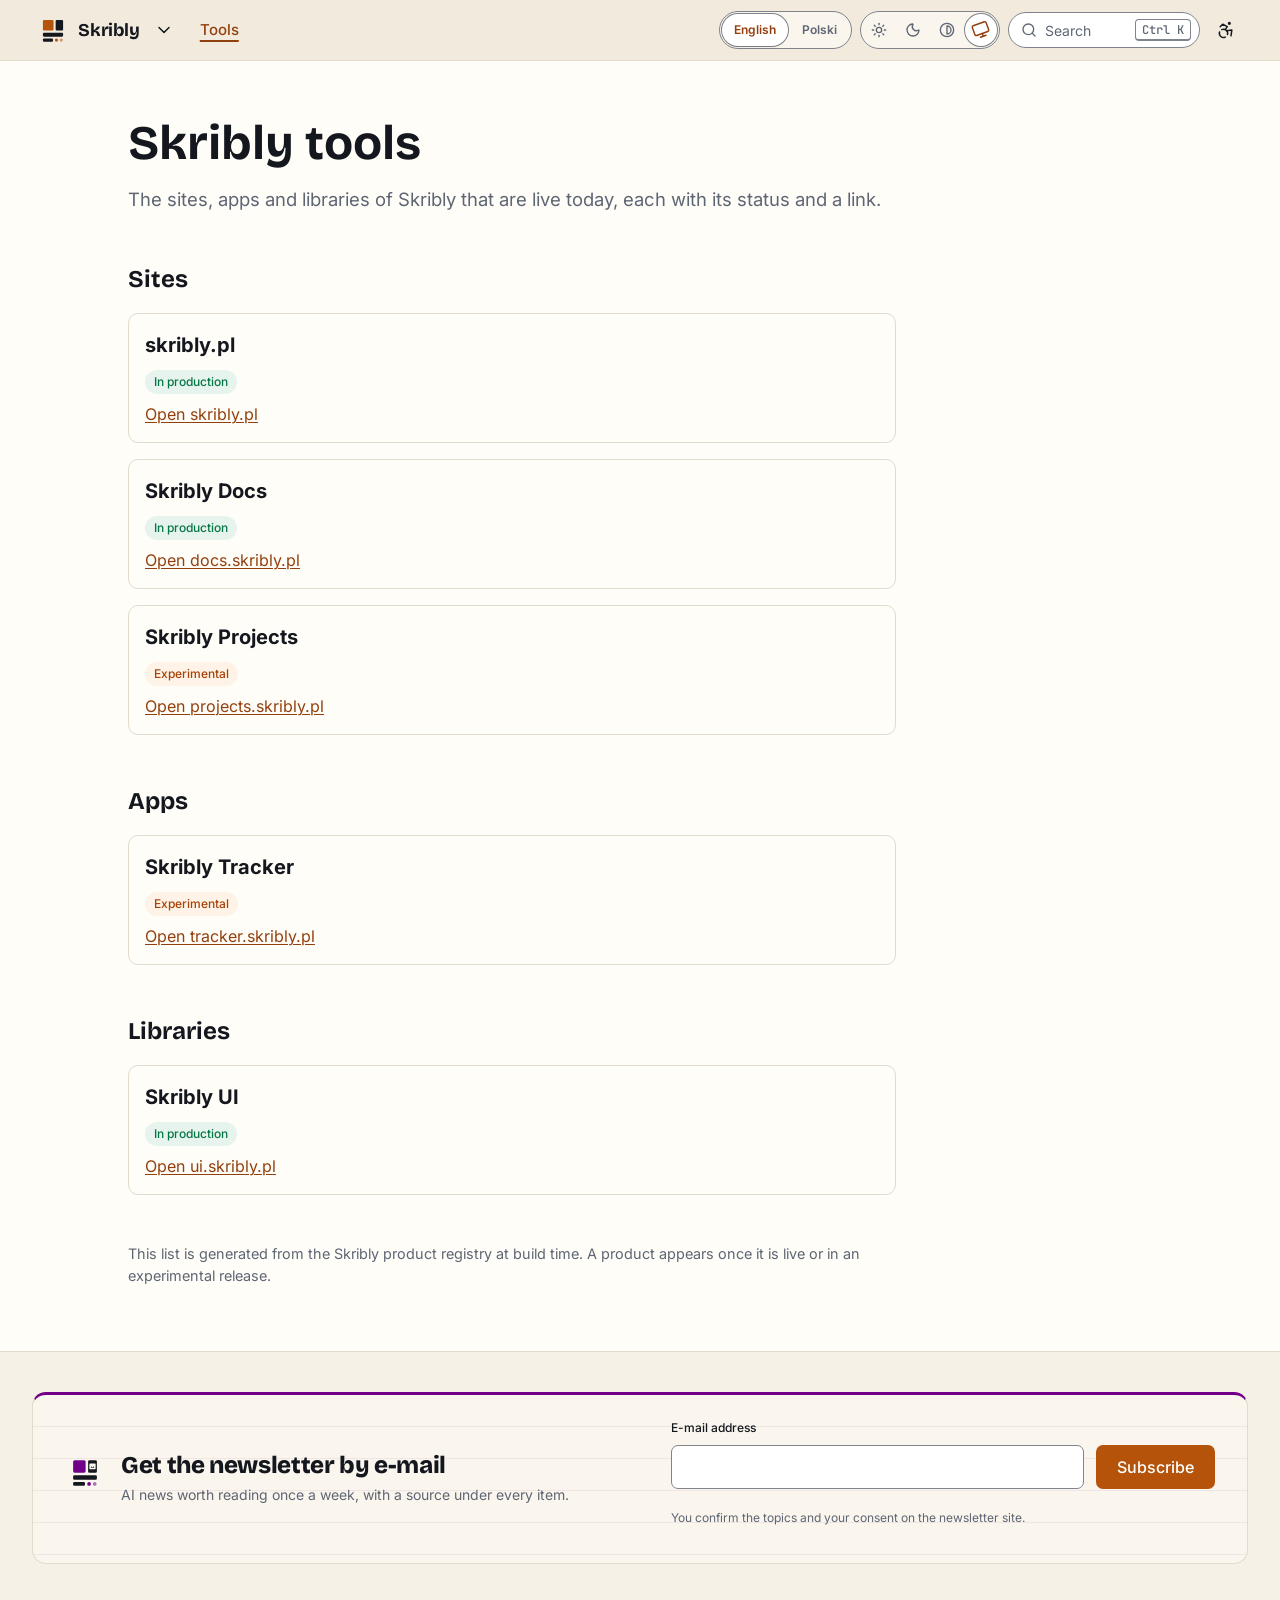
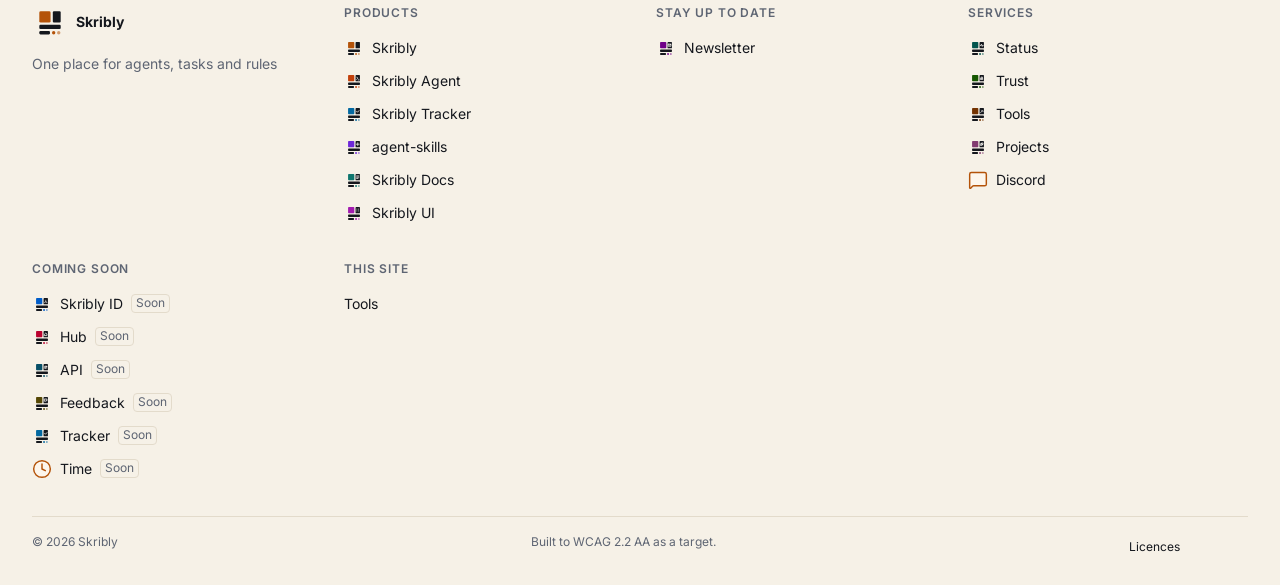
==== index.html @ b0a2fa97 "publish: page widths and kit sync" ====
<!DOCTYPE html><html lang="en" dir="ltr"><head><meta charset="utf-8"><meta name="viewport" content="width=device-width, initial-scale=1"><title>Skribly</title><meta name="description" content="The Skribly tools that are live today: sites, apps, libraries and more, each with its status and a link."><link rel="canonical" href="https://tools.skribly.pl/"><link rel="alternate" hreflang="en" href="https://tools.skribly.pl/"><link rel="alternate" hreflang="pl" href="https://tools.skribly.pl/pl/"><link rel="alternate" hreflang="x-default" href="https://tools.skribly.pl/"><script src="/_astro/prepaint.iife.DfruCCWJ.js"></script><meta name="color-scheme" content="light dark"><meta name="theme-color" media="(prefers-color-scheme: light)" content="#fffdf8"><meta name="theme-color" media="(prefers-color-scheme: dark)" content="#111318"><meta name="referrer" content="strict-origin-when-cross-origin"><link rel="preload" href="/_astro/inter-latin-wght-normal.Dx4kXJAl.woff2" as="font" type="font/woff2" crossorigin><link rel="preload" href="/_astro/bricolage-grotesque-latin-wght-normal.DLoelf7F.woff2" as="font" type="font/woff2" crossorigin><link rel="icon" href="/_astro/skribly.Zs_Yda3L.svg" type="image/svg+xml"><meta property="og:type" content="website"><meta property="og:site_name" content="Skribly"><meta property="og:locale" content="en_GB"><meta property="og:url" content="https://tools.skribly.pl/"><meta property="og:title" content="Skribly"><meta property="og:description" content="The Skribly tools that are live today: sites, apps, libraries and more, each with its status and a link."><meta name="twitter:card" content="summary"><meta name="twitter:title" content="Skribly"><meta name="twitter:description" content="The Skribly tools that are live today: sites, apps, libraries and more, each with its status and a link."><script type="application/ld+json">{"@context":"https://schema.org","@graph":[{"@type":"Organization","@id":"https://skribly.pl/#organization","name":"Skribly","url":"https://skribly.pl/","logo":"https://skribly.pl/img/icons/icon-512.png","sameAs":["https://docs.skribly.pl/","https://ui.skribly.pl/"]},{"@type":"WebSite","@id":"https://tools.skribly.pl/#website","name":"Skribly","url":"https://tools.skribly.pl/","inLanguage":"en","description":"The Skribly tools that are live today: sites, apps, libraries and more, each with its status and a link.","publisher":{"@id":"https://skribly.pl/#organization"}},{"@type":"WebPage","@id":"https://tools.skribly.pl/#page","url":"https://tools.skribly.pl/","name":"Skribly","description":"The Skribly tools that are live today: sites, apps, libraries and more, each with its status and a link.","inLanguage":"en","isPartOf":{"@id":"https://tools.skribly.pl/#website"},"publisher":{"@id":"https://skribly.pl/#organization"}}]}</script><meta http-equiv="Content-Security-Policy" content="default-src 'none'; connect-src 'self'; script-src 'self' 'wasm-unsafe-eval'; style-src 'self'; img-src 'self' data:; font-src 'self'; manifest-src 'self'; media-src 'self'; base-uri 'none'; form-action https://newsletter.skribly.pl; upgrade-insecure-requests"><link rel="stylesheet" href="/_astro/Page.kqVum_m_.css"></head><body class="sk-page"><a class="sk-skip-link" href="#content">Skip to content</a><header class="sk-site-header sk-product--skribly" data-sk-header><div class="sk-container sk-container--wide sk-site-header__bar"><div class="sk-site-header__brand"><a class="sk-site-header__home" href="/" aria-label="Skribly, home page"><svg class="sk-logo sk-logo--skribly" viewBox="0 0 64 64" width="2.125rem" height="2.125rem" focusable="false" aria-hidden="true"><rect x="13" y="13" width="20" height="20" rx="2.5" fill="var(--sk-accent)"/><rect x="37" y="13" width="14" height="20" rx="2" fill="currentColor"/><rect x="13" y="37" width="38" height="7.5" rx="2" fill="currentColor"/><rect x="13" y="48" width="19" height="6" rx="2" fill="currentColor"/><circle cx="38.5" cy="51" r="3" fill="var(--sk-accent)"/><circle cx="47.5" cy="51" r="3" fill="var(--sk-accent)" opacity="0.55"/></svg><span class="sk-site-header__name">Skribly</span></a><details class="sk-dropdown sk-ecosystem"><summary class="sk-icon-button sk-ecosystem__toggle" aria-label="Switch product" title="Switch product"><svg class="sk-icon sk-dropdown__chevron" viewBox="0 0 24 24" focusable="false" data-icon="chevron.down" aria-hidden="true"><path d="m6 9 6 6 6-6"></path></svg></summary><div class="sk-dropdown__panel"><p class="sk-ecosystem__title" id="sk-ecosystem-skribly">Skribly products</p><ul class="sk-ecosystem__list" aria-labelledby="sk-ecosystem-skribly"><li><a class="sk-ecosystem__item sk-product--skribly" href="https://skribly.pl/" aria-current="true"><svg class="sk-logo sk-logo--skribly" viewBox="0 0 64 64" width="2.25rem" height="2.25rem" focusable="false" aria-hidden="true"><rect x="13" y="13" width="20" height="20" rx="2.5" fill="var(--sk-accent)"/><rect x="37" y="13" width="14" height="20" rx="2" fill="currentColor"/><rect x="13" y="37" width="38" height="7.5" rx="2" fill="currentColor"/><rect x="13" y="48" width="19" height="6" rx="2" fill="currentColor"/><circle cx="38.5" cy="51" r="3" fill="var(--sk-accent)"/><circle cx="47.5" cy="51" r="3" fill="var(--sk-accent)" opacity="0.55"/></svg><span><strong>Skribly</strong><span>One place for agents, tasks and rules</span></span><span class="sk-ecosystem__here">You are here</span></a></li><li><a class="sk-ecosystem__item sk-product--agent" href="https://agent.skribly.pl/"><svg class="sk-logo sk-logo--agent" viewBox="0 0 64 64" width="2.25rem" height="2.25rem" focusable="false" aria-hidden="true"><rect x="13" y="13" width="20" height="20" rx="2.5" fill="var(--sk-tool-agent)"/><rect x="37" y="13" width="14" height="20" rx="2" fill="currentColor"/><path d="M40.6 19.4l3.6 3.6-3.6 3.6M45.6 28.4h2.6" fill="none" stroke="var(--sk-bg)" stroke-width="2.4" stroke-linecap="round" stroke-linejoin="round"/><rect x="13" y="37" width="38" height="7.5" rx="2" fill="currentColor"/><rect x="13" y="48" width="19" height="6" rx="2" fill="currentColor"/><circle cx="38.5" cy="51" r="3" fill="var(--sk-tool-agent)"/><circle cx="47.5" cy="51" r="3" fill="var(--sk-tool-agent)" opacity="0.55"/></svg><span><strong>Skribly Agent</strong><span>Where agents work</span></span></a></li><li><a class="sk-ecosystem__item sk-product--tracker" href="https://skribly.pl/apps/skribly-tracker/"><svg class="sk-logo sk-logo--tracker" viewBox="0 0 64 64" width="2.25rem" height="2.25rem" focusable="false" aria-hidden="true"><rect x="13" y="13" width="20" height="20" rx="2.5" fill="var(--sk-tool-tracker)"/><rect x="37" y="13" width="14" height="20" rx="2" fill="currentColor"/><path d="M40.4 23.6l2.8 2.8 4.8-5.4" fill="none" stroke="var(--sk-bg)" stroke-width="2.4" stroke-linecap="round" stroke-linejoin="round"/><rect x="13" y="37" width="38" height="7.5" rx="2" fill="currentColor"/><rect x="13" y="48" width="19" height="6" rx="2" fill="currentColor"/><circle cx="38.5" cy="51" r="3" fill="var(--sk-tool-tracker)"/><circle cx="47.5" cy="51" r="3" fill="var(--sk-tool-tracker)" opacity="0.55"/></svg><span><strong>Skribly Tracker</strong><span>Where tasks begin</span></span></a></li><li><a class="sk-ecosystem__item sk-product--skills" href="https://skribly.pl/apps/agent-skills/"><svg class="sk-logo sk-logo--skills" viewBox="0 0 64 64" width="2.25rem" height="2.25rem" focusable="false" aria-hidden="true"><rect x="13" y="13" width="20" height="20" rx="2.5" fill="var(--sk-tool-skills)"/><rect x="37" y="13" width="14" height="20" rx="2" fill="currentColor"/><path d="M44 18.6v8.8M39.6 23h8.8" fill="none" stroke="var(--sk-bg)" stroke-width="2.4" stroke-linecap="round" stroke-linejoin="round"/><rect x="13" y="37" width="38" height="7.5" rx="2" fill="currentColor"/><rect x="13" y="48" width="19" height="6" rx="2" fill="currentColor"/><circle cx="38.5" cy="51" r="3" fill="var(--sk-tool-skills)"/><circle cx="47.5" cy="51" r="3" fill="var(--sk-tool-skills)" opacity="0.55"/></svg><span><strong>agent-skills</strong><span>Where the rules live</span></span></a></li><li><a class="sk-ecosystem__item sk-product--docs" href="https://docs.skribly.pl/"><svg class="sk-logo sk-logo--docs" viewBox="0 0 64 64" width="2.25rem" height="2.25rem" focusable="false" aria-hidden="true"><rect x="13" y="13" width="20" height="20" rx="2.5" fill="var(--sk-tool-docs)"/><rect x="37" y="13" width="14" height="20" rx="2" fill="currentColor"/><path d="M40.4 19h7.2M40.4 23h7.2M40.4 27h4.4" fill="none" stroke="var(--sk-bg)" stroke-width="2.4" stroke-linecap="round" stroke-linejoin="round"/><rect x="13" y="37" width="38" height="7.5" rx="2" fill="currentColor"/><rect x="13" y="48" width="19" height="6" rx="2" fill="currentColor"/><circle cx="38.5" cy="51" r="3" fill="var(--sk-tool-docs)"/><circle cx="47.5" cy="51" r="3" fill="var(--sk-tool-docs)" opacity="0.55"/></svg><span><strong>Skribly Docs</strong><span>Guides and reference</span></span></a></li><li><a class="sk-ecosystem__item sk-product--ui" href="https://ui.skribly.pl/"><svg class="sk-logo sk-logo--ui" viewBox="0 0 64 64" width="2.25rem" height="2.25rem" focusable="false" aria-hidden="true"><rect x="13" y="13" width="20" height="20" rx="2.5" fill="var(--sk-tool-ui)"/><rect x="37" y="13" width="14" height="20" rx="2" fill="currentColor"/><path d="M41.2 19.6h.01M46.8 19.6h.01M41.2 25.4h.01M46.8 25.4h.01" fill="none" stroke="var(--sk-bg)" stroke-width="2.4" stroke-linecap="round" stroke-linejoin="round"/><rect x="13" y="37" width="38" height="7.5" rx="2" fill="currentColor"/><rect x="13" y="48" width="19" height="6" rx="2" fill="currentColor"/><circle cx="38.5" cy="51" r="3" fill="var(--sk-tool-ui)"/><circle cx="47.5" cy="51" r="3" fill="var(--sk-tool-ui)" opacity="0.55"/></svg><span><strong>Skribly UI</strong><span>Tokens and components</span></span></a></li></ul><p class="sk-ecosystem__title" id="sk-ecosystem-skribly-channels">Stay up to date</p><ul class="sk-ecosystem__list" aria-labelledby="sk-ecosystem-skribly-channels"><li><a class="sk-ecosystem__item sk-product--newsletter" href="https://newsletter.skribly.pl/"><svg class="sk-logo sk-logo--newsletter" viewBox="0 0 64 64" width="2.25rem" height="2.25rem" focusable="false" aria-hidden="true"><rect x="13" y="13" width="20" height="20" rx="2.5" fill="var(--sk-tool-newsletter)"/><rect x="37" y="13" width="14" height="20" rx="2" fill="currentColor"/><path d="M40.2 19.6h7.6v6.8h-7.6zM40.6 20.2l3.4 2.8 3.4-2.8" fill="none" stroke="var(--sk-bg)" stroke-width="2.4" stroke-linecap="round" stroke-linejoin="round"/><rect x="13" y="37" width="38" height="7.5" rx="2" fill="currentColor"/><rect x="13" y="48" width="19" height="6" rx="2" fill="currentColor"/><circle cx="38.5" cy="51" r="3" fill="var(--sk-tool-newsletter)"/><circle cx="47.5" cy="51" r="3" fill="var(--sk-tool-newsletter)" opacity="0.55"/></svg><span><strong>Skribly Newsletter</strong><span>AI news every week, each with its source</span></span></a></li></ul><p class="sk-ecosystem__title" id="sk-ecosystem-skribly-services">Services</p><ul class="sk-ecosystem__list" aria-labelledby="sk-ecosystem-skribly-services"><li><a class="sk-ecosystem__item sk-product--status" href="https://status.skribly.pl/"><svg class="sk-logo sk-logo--status" viewBox="0 0 64 64" width="2.25rem" height="2.25rem" focusable="false" aria-hidden="true"><rect x="13" y="13" width="20" height="20" rx="2.5" fill="var(--sk-tool-status)"/><rect x="37" y="13" width="14" height="20" rx="2" fill="currentColor"/><path d="M39.6 23.6h2.2l1.4-3.6 2.4 6.8 1.4-3.2h1.4" fill="none" stroke="var(--sk-bg)" stroke-width="2.4" stroke-linecap="round" stroke-linejoin="round"/><rect x="13" y="37" width="38" height="7.5" rx="2" fill="currentColor"/><rect x="13" y="48" width="19" height="6" rx="2" fill="currentColor"/><circle cx="38.5" cy="51" r="3" fill="var(--sk-tool-status)"/><circle cx="47.5" cy="51" r="3" fill="var(--sk-tool-status)" opacity="0.55"/></svg><span><strong>Skribly Status</strong><span>Is every service up</span></span></a></li><li><a class="sk-ecosystem__item sk-product--trust" href="https://trust.skribly.pl/"><svg class="sk-logo sk-logo--trust" viewBox="0 0 64 64" width="2.25rem" height="2.25rem" focusable="false" aria-hidden="true"><rect x="13" y="13" width="20" height="20" rx="2.5" fill="var(--sk-tool-trust)"/><rect x="37" y="13" width="14" height="20" rx="2" fill="currentColor"/><path d="M41.8 22.6v-3h4.4v3M40.8 24.2h6.4v2.8h-6.4z" fill="none" stroke="var(--sk-bg)" stroke-width="2.4" stroke-linecap="round" stroke-linejoin="round"/><rect x="13" y="37" width="38" height="7.5" rx="2" fill="currentColor"/><rect x="13" y="48" width="19" height="6" rx="2" fill="currentColor"/><circle cx="38.5" cy="51" r="3" fill="var(--sk-tool-trust)"/><circle cx="47.5" cy="51" r="3" fill="var(--sk-tool-trust)" opacity="0.55"/></svg><span><strong>Skribly Trust</strong><span>Security, privacy and accessibility</span></span></a></li><li><a class="sk-ecosystem__item sk-product--tools" href="https://tools.skribly.pl/"><svg class="sk-logo sk-logo--tools" viewBox="0 0 64 64" width="2.25rem" height="2.25rem" focusable="false" aria-hidden="true"><rect x="13" y="13" width="20" height="20" rx="2.5" fill="var(--sk-tool-tools)"/><rect x="37" y="13" width="14" height="20" rx="2" fill="currentColor"/><path d="M40.8 27.2L46 22M43.8 19.8l4.4 4.4" fill="none" stroke="var(--sk-bg)" stroke-width="2.4" stroke-linecap="round" stroke-linejoin="round"/><rect x="13" y="37" width="38" height="7.5" rx="2" fill="currentColor"/><rect x="13" y="48" width="19" height="6" rx="2" fill="currentColor"/><circle cx="38.5" cy="51" r="3" fill="var(--sk-tool-tools)"/><circle cx="47.5" cy="51" r="3" fill="var(--sk-tool-tools)" opacity="0.55"/></svg><span><strong>Skribly Tools</strong><span>Small tools in the browser</span></span></a></li><li><a class="sk-ecosystem__item sk-product--projects" href="https://projects.skribly.pl/"><svg class="sk-logo sk-logo--projects" viewBox="0 0 64 64" width="2.25rem" height="2.25rem" focusable="false" aria-hidden="true"><rect x="13" y="13" width="20" height="20" rx="2.5" fill="var(--sk-tool-projects)"/><rect x="37" y="13" width="14" height="20" rx="2" fill="currentColor"/><path d="M40.4 21.8h4.8v4.8h-4.8zM43 21.8v-2.6h4.8v4.8h-2.6" fill="none" stroke="var(--sk-bg)" stroke-width="2.4" stroke-linecap="round" stroke-linejoin="round"/><rect x="13" y="37" width="38" height="7.5" rx="2" fill="currentColor"/><rect x="13" y="48" width="19" height="6" rx="2" fill="currentColor"/><circle cx="38.5" cy="51" r="3" fill="var(--sk-tool-projects)"/><circle cx="47.5" cy="51" r="3" fill="var(--sk-tool-projects)" opacity="0.55"/></svg><span><strong>Skribly Projects</strong><span>Every part and how far it is</span></span></a></li><li><a class="sk-ecosystem__item sk-product--discord" href="https://dc.skribly.pl/"><svg class="sk-icon sk-icon--duo sk-ecosystem__icon" viewBox="0 0 24 24" focusable="false" data-icon="content.comment" aria-hidden="true"><g class="sk-icon__fill"><path d="M22 17a2 2 0 0 1-2 2H6.828a2 2 0 0 0-1.414.586l-2.202 2.202A.71.71 0 0 1 2 21.286V5a2 2 0 0 1 2-2h16a2 2 0 0 1 2 2z"></path></g><path d="M22 17a2 2 0 0 1-2 2H6.828a2 2 0 0 0-1.414.586l-2.202 2.202A.71.71 0 0 1 2 21.286V5a2 2 0 0 1 2-2h16a2 2 0 0 1 2 2z"></path></svg><span><strong>Discord</strong><span>Talk with the people who build Skribly</span></span></a></li></ul></div></details></div><div class="sk-site-header__quick"><button class="sk-search-button sk-site-header__wide" type="button" data-sk-search-open data-sk-needs-js aria-haspopup="dialog" aria-controls="sk-search" aria-keyshortcuts="Control+K /"><svg class="sk-icon" viewBox="0 0 24 24" focusable="false" data-icon="action.search" aria-hidden="true"><g class="sk-icon__fill"><circle cx="11" cy="11" r="8"></circle></g><path d="m21 21-4.34-4.34"></path><circle cx="11" cy="11" r="8"></circle></svg><span>Search</span><kbd class="sk-kbd" aria-hidden="true">Ctrl K</kbd></button><button class="sk-icon-button sk-site-header__narrow" type="button" data-sk-search-open data-sk-needs-js aria-label="Search" aria-haspopup="dialog" aria-controls="sk-search" aria-keyshortcuts="Control+K /"><svg class="sk-icon" viewBox="0 0 24 24" focusable="false" data-icon="action.search" aria-hidden="true"><g class="sk-icon__fill"><circle cx="11" cy="11" r="8"></circle></g><path d="m21 21-4.34-4.34"></path><circle cx="11" cy="11" r="8"></circle></svg></button><button class="sk-icon-button" type="button" data-sk-a11y-open data-sk-needs-js aria-controls="sk-a11y-panel" aria-expanded="false" aria-label="Accessibility" title="Open accessibility settings"><svg class="sk-icon" viewBox="0 0 24 24" focusable="false" data-icon="nav.accessibility" aria-hidden="true"><g class="sk-icon__fill"><circle cx="16" cy="4" r="1"></circle></g><circle cx="16" cy="4" r="1"></circle><path d="m18 19 1-7-6 1"></path><path d="m5 8 3-3 5.5 3-2.36 3.5"></path><path d="M4.24 14.5a5 5 0 0 0 6.88 6"></path><path d="M13.76 17.5a5 5 0 0 0-6.88-6"></path></svg></button><button class="sk-icon-button sk-site-header__menu-toggle" type="button" data-sk-menu-toggle data-sk-needs-js aria-expanded="false" aria-controls="sk-site-drawer-skribly" aria-label="Menu" data-open="Menu" data-close="Close menu"><span class="sk-burger" aria-hidden="true"><span></span><span></span><span></span></span></button></div><div class="sk-site-header__drawer" id="sk-site-drawer-skribly"><nav class="sk-site-nav" aria-label="Main navigation"><ul class="sk-site-nav__list"><li><a class="sk-site-nav__link" href="/" aria-current="page">Tools</a></li></ul></nav><div class="sk-site-header__tools"><nav class="sk-language-switch" aria-label="Language"><ul><li><span lang="en" aria-current="true">English</span></li><li><a href="/pl/" lang="pl" hreflang="pl">Polski</a></li></ul></nav><fieldset class="sk-theme-switch" data-sk-theme-switch><legend class="sk-visually-hidden">Theme</legend><label title="Light"><input type="radio" name="sk-theme-xnb1a5" value="light"><svg class="sk-icon" viewBox="0 0 24 24" focusable="false" data-icon="theme.light" aria-hidden="true"><g class="sk-icon__fill"><circle cx="12" cy="12" r="4"></circle></g><circle cx="12" cy="12" r="4"></circle><path d="M12 2v2"></path><path d="M12 20v2"></path><path d="m4.93 4.93 1.41 1.41"></path><path d="m17.66 17.66 1.41 1.41"></path><path d="M2 12h2"></path><path d="M20 12h2"></path><path d="m6.34 17.66-1.41 1.41"></path><path d="m19.07 4.93-1.41 1.41"></path></svg><span class="sk-visually-hidden">Light</span></label><label title="Dark"><input type="radio" name="sk-theme-xnb1a5" value="dark"><svg class="sk-icon" viewBox="0 0 24 24" focusable="false" data-icon="theme.dark" aria-hidden="true"><g class="sk-icon__fill"><path d="M20.985 12.486a9 9 0 1 1-9.473-9.472c.405-.022.617.46.402.803a6 6 0 0 0 8.268 8.268c.344-.215.825-.004.803.401"></path></g><path d="M20.985 12.486a9 9 0 1 1-9.473-9.472c.405-.022.617.46.402.803a6 6 0 0 0 8.268 8.268c.344-.215.825-.004.803.401"></path></svg><span class="sk-visually-hidden">Dark</span></label><label title="High contrast"><input type="radio" name="sk-theme-xnb1a5" value="contrast"><svg class="sk-icon" viewBox="0 0 24 24" focusable="false" data-icon="theme.contrast" aria-hidden="true"><g class="sk-icon__fill"><circle cx="12" cy="12" r="10"></circle><path d="M12 18a6 6 0 0 0 0-12v12z"></path></g><circle cx="12" cy="12" r="10"></circle><path d="M12 18a6 6 0 0 0 0-12v12z"></path></svg><span class="sk-visually-hidden">High contrast</span></label><label title="System"><input type="radio" name="sk-theme-xnb1a5" value="system" checked><svg class="sk-icon" viewBox="0 0 24 24" focusable="false" data-icon="theme.system" aria-hidden="true"><g class="sk-icon__fill"><rect rx="2" x="2" y="3" width="20" height="14"></rect></g><rect rx="2" x="2" y="3" width="20" height="14"></rect><line x1="8" y1="21" x2="16" y2="21"></line><line x1="12" y1="17" x2="12" y2="21"></line></svg><span class="sk-visually-hidden">System</span></label></fieldset><script type="module" src="/_astro/ThemeSwitch.astro_astro_type_script_index_0_lang.CFWxGLRv.js"></script></div></div></div></header><script type="module" src="/_astro/SiteHeader.astro_astro_type_script_index_0_lang.C7ESqmu-.js"></script><main class="sk-page__main sk-page__main--default" id="content" tabindex="-1" data-pagefind-body><div class="site-main" data-pagefind-body><section class="sk-container page-measure page-section"><h1>Skribly tools</h1><p class="page-lead">The sites, apps and libraries of Skribly that are live today, each with its status and a link.</p></section><section class="sk-container page-measure page-section" aria-labelledby="kind-site"><h2 id="kind-site">Sites</h2><ul class="tool-list" role="list"><li class="tool-list__item" data-id="website" data-lifecycle="production"><h3 class="tool-list__name">skribly.pl</h3><p class="tool-list__status"><span class="sk-visually-hidden">Status: </span><span class="sk-badge sk-badge--ok">In production</span></p><p><a class="sk-link" href="https://skribly.pl/">Open skribly.pl</a></p></li><li class="tool-list__item" data-id="docs" data-lifecycle="production"><h3 class="tool-list__name">Skribly Docs</h3><p class="tool-list__status"><span class="sk-visually-hidden">Status: </span><span class="sk-badge sk-badge--ok">In production</span></p><p><a class="sk-link" href="https://docs.skribly.pl/">Open docs.skribly.pl</a></p></li><li class="tool-list__item" data-id="projects" data-lifecycle="experimental"><h3 class="tool-list__name">Skribly Projects</h3><p class="tool-list__status"><span class="sk-visually-hidden">Status: </span><span class="sk-badge sk-badge--warn">Experimental</span></p><p><a class="sk-link" href="https://projects.skribly.pl/">Open projects.skribly.pl</a></p></li></ul></section><section class="sk-container page-measure page-section" aria-labelledby="kind-app"><h2 id="kind-app">Apps</h2><ul class="tool-list" role="list"><li class="tool-list__item" data-id="tracker" data-lifecycle="experimental"><h3 class="tool-list__name">Skribly Tracker</h3><p class="tool-list__status"><span class="sk-visually-hidden">Status: </span><span class="sk-badge sk-badge--warn">Experimental</span></p><p><a class="sk-link" href="https://tracker.skribly.pl/">Open tracker.skribly.pl</a></p></li></ul></section><section class="sk-container page-measure page-section" aria-labelledby="kind-library"><h2 id="kind-library">Libraries</h2><ul class="tool-list" role="list"><li class="tool-list__item" data-id="ui" data-lifecycle="production"><h3 class="tool-list__name">Skribly UI</h3><p class="tool-list__status"><span class="sk-visually-hidden">Status: </span><span class="sk-badge sk-badge--ok">In production</span></p><p><a class="sk-link" href="https://ui.skribly.pl/">Open ui.skribly.pl</a></p></li></ul></section><section class="sk-container page-measure page-section"><p class="tool-note">This list is generated from the Skribly product registry at build time. A product appears once it is live or in an experimental release.</p></section></div></main><footer class="sk-site-footer sk-product--skribly"><div class="sk-container sk-container--wide"><section aria-labelledby="sk-footer-newsletter-title" class="sk-band sk-band--sunken sk-pattern sk-pattern--ruled sk-product--newsletter sk-newsletter-signup sk-newsletter-signup--footer"><div class="sk-newsletter-signup__text"><svg class="sk-logo sk-logo--newsletter" viewBox="0 0 64 64" width="2.5rem" height="2.5rem" focusable="false" aria-hidden="true"><rect x="13" y="13" width="20" height="20" rx="2.5" fill="var(--sk-tool-newsletter)"/><rect x="37" y="13" width="14" height="20" rx="2" fill="currentColor"/><path d="M40.2 19.6h7.6v6.8h-7.6zM40.6 20.2l3.4 2.8 3.4-2.8" fill="none" stroke="var(--sk-bg)" stroke-width="2.4" stroke-linecap="round" stroke-linejoin="round"/><rect x="13" y="37" width="38" height="7.5" rx="2" fill="currentColor"/><rect x="13" y="48" width="19" height="6" rx="2" fill="currentColor"/><circle cx="38.5" cy="51" r="3" fill="var(--sk-tool-newsletter)"/><circle cx="47.5" cy="51" r="3" fill="var(--sk-tool-newsletter)" opacity="0.55"/></svg><h2 class="sk-newsletter-signup__title" id="sk-footer-newsletter-title">Get the newsletter by e-mail</h2><p class="sk-newsletter-signup__lead">AI news worth reading once a week, with a source under every item.</p></div><form class="sk-newsletter-signup__form" method="get" action="https://newsletter.skribly.pl/#signup" aria-labelledby="sk-footer-newsletter-title"><label class="sk-label" for="sk-footer-newsletter-email">E-mail address</label><div class="sk-newsletter-signup__row"><input class="sk-input sk-newsletter-signup__input" type="email" id="sk-footer-newsletter-email" name="email" autocomplete="email" inputmode="email" spellcheck="false" maxlength="254" required aria-describedby="sk-footer-newsletter-hint"><button class="sk-button" type="submit">Subscribe</button></div><p class="sk-hint" id="sk-footer-newsletter-hint">You confirm the topics and your consent on the newsletter site.</p></form></section><div class="sk-site-footer__grid"><div class="sk-site-footer__brand"><a href="https://skribly.pl/" aria-label="Skribly, home page"><svg class="sk-logo sk-logo--skribly" viewBox="0 0 64 64" width="2.25rem" height="2.25rem" focusable="false" aria-hidden="true"><rect x="13" y="13" width="20" height="20" rx="2.5" fill="var(--sk-accent)"/><rect x="37" y="13" width="14" height="20" rx="2" fill="currentColor"/><rect x="13" y="37" width="38" height="7.5" rx="2" fill="currentColor"/><rect x="13" y="48" width="19" height="6" rx="2" fill="currentColor"/><circle cx="38.5" cy="51" r="3" fill="var(--sk-accent)"/><circle cx="47.5" cy="51" r="3" fill="var(--sk-accent)" opacity="0.55"/></svg><strong>Skribly</strong></a><p>One place for agents, tasks and rules</p></div><nav aria-labelledby="sk-footer-products-skribly"><h2 id="sk-footer-products-skribly">Products</h2><ul><li><a href="https://skribly.pl/" aria-current="true"><svg class="sk-logo sk-logo--skribly" viewBox="0 0 64 64" width="1.25rem" height="1.25rem" focusable="false" aria-hidden="true"><rect x="13" y="13" width="20" height="20" rx="2.5" fill="var(--sk-accent)"/><rect x="37" y="13" width="14" height="20" rx="2" fill="currentColor"/><rect x="13" y="37" width="38" height="7.5" rx="2" fill="currentColor"/><rect x="13" y="48" width="19" height="6" rx="2" fill="currentColor"/><circle cx="38.5" cy="51" r="3" fill="var(--sk-accent)"/><circle cx="47.5" cy="51" r="3" fill="var(--sk-accent)" opacity="0.55"/></svg>Skribly</a></li><li><a href="https://agent.skribly.pl/"><svg class="sk-logo sk-logo--agent" viewBox="0 0 64 64" width="1.25rem" height="1.25rem" focusable="false" aria-hidden="true"><rect x="13" y="13" width="20" height="20" rx="2.5" fill="var(--sk-tool-agent)"/><rect x="37" y="13" width="14" height="20" rx="2" fill="currentColor"/><path d="M40.6 19.4l3.6 3.6-3.6 3.6M45.6 28.4h2.6" fill="none" stroke="var(--sk-bg)" stroke-width="2.4" stroke-linecap="round" stroke-linejoin="round"/><rect x="13" y="37" width="38" height="7.5" rx="2" fill="currentColor"/><rect x="13" y="48" width="19" height="6" rx="2" fill="currentColor"/><circle cx="38.5" cy="51" r="3" fill="var(--sk-tool-agent)"/><circle cx="47.5" cy="51" r="3" fill="var(--sk-tool-agent)" opacity="0.55"/></svg>Skribly Agent</a></li><li><a href="https://skribly.pl/apps/skribly-tracker/"><svg class="sk-logo sk-logo--tracker" viewBox="0 0 64 64" width="1.25rem" height="1.25rem" focusable="false" aria-hidden="true"><rect x="13" y="13" width="20" height="20" rx="2.5" fill="var(--sk-tool-tracker)"/><rect x="37" y="13" width="14" height="20" rx="2" fill="currentColor"/><path d="M40.4 23.6l2.8 2.8 4.8-5.4" fill="none" stroke="var(--sk-bg)" stroke-width="2.4" stroke-linecap="round" stroke-linejoin="round"/><rect x="13" y="37" width="38" height="7.5" rx="2" fill="currentColor"/><rect x="13" y="48" width="19" height="6" rx="2" fill="currentColor"/><circle cx="38.5" cy="51" r="3" fill="var(--sk-tool-tracker)"/><circle cx="47.5" cy="51" r="3" fill="var(--sk-tool-tracker)" opacity="0.55"/></svg>Skribly Tracker</a></li><li><a href="https://skribly.pl/apps/agent-skills/"><svg class="sk-logo sk-logo--skills" viewBox="0 0 64 64" width="1.25rem" height="1.25rem" focusable="false" aria-hidden="true"><rect x="13" y="13" width="20" height="20" rx="2.5" fill="var(--sk-tool-skills)"/><rect x="37" y="13" width="14" height="20" rx="2" fill="currentColor"/><path d="M44 18.6v8.8M39.6 23h8.8" fill="none" stroke="var(--sk-bg)" stroke-width="2.4" stroke-linecap="round" stroke-linejoin="round"/><rect x="13" y="37" width="38" height="7.5" rx="2" fill="currentColor"/><rect x="13" y="48" width="19" height="6" rx="2" fill="currentColor"/><circle cx="38.5" cy="51" r="3" fill="var(--sk-tool-skills)"/><circle cx="47.5" cy="51" r="3" fill="var(--sk-tool-skills)" opacity="0.55"/></svg>agent-skills</a></li><li><a href="https://docs.skribly.pl/"><svg class="sk-logo sk-logo--docs" viewBox="0 0 64 64" width="1.25rem" height="1.25rem" focusable="false" aria-hidden="true"><rect x="13" y="13" width="20" height="20" rx="2.5" fill="var(--sk-tool-docs)"/><rect x="37" y="13" width="14" height="20" rx="2" fill="currentColor"/><path d="M40.4 19h7.2M40.4 23h7.2M40.4 27h4.4" fill="none" stroke="var(--sk-bg)" stroke-width="2.4" stroke-linecap="round" stroke-linejoin="round"/><rect x="13" y="37" width="38" height="7.5" rx="2" fill="currentColor"/><rect x="13" y="48" width="19" height="6" rx="2" fill="currentColor"/><circle cx="38.5" cy="51" r="3" fill="var(--sk-tool-docs)"/><circle cx="47.5" cy="51" r="3" fill="var(--sk-tool-docs)" opacity="0.55"/></svg>Skribly Docs</a></li><li><a href="https://ui.skribly.pl/"><svg class="sk-logo sk-logo--ui" viewBox="0 0 64 64" width="1.25rem" height="1.25rem" focusable="false" aria-hidden="true"><rect x="13" y="13" width="20" height="20" rx="2.5" fill="var(--sk-tool-ui)"/><rect x="37" y="13" width="14" height="20" rx="2" fill="currentColor"/><path d="M41.2 19.6h.01M46.8 19.6h.01M41.2 25.4h.01M46.8 25.4h.01" fill="none" stroke="var(--sk-bg)" stroke-width="2.4" stroke-linecap="round" stroke-linejoin="round"/><rect x="13" y="37" width="38" height="7.5" rx="2" fill="currentColor"/><rect x="13" y="48" width="19" height="6" rx="2" fill="currentColor"/><circle cx="38.5" cy="51" r="3" fill="var(--sk-tool-ui)"/><circle cx="47.5" cy="51" r="3" fill="var(--sk-tool-ui)" opacity="0.55"/></svg>Skribly UI</a></li></ul></nav><nav aria-labelledby="sk-footer-channels-skribly"><h2 id="sk-footer-channels-skribly">Stay up to date</h2><ul><li><a href="https://newsletter.skribly.pl/"><svg class="sk-logo sk-logo--newsletter" viewBox="0 0 64 64" width="1.25rem" height="1.25rem" focusable="false" aria-hidden="true"><rect x="13" y="13" width="20" height="20" rx="2.5" fill="var(--sk-tool-newsletter)"/><rect x="37" y="13" width="14" height="20" rx="2" fill="currentColor"/><path d="M40.2 19.6h7.6v6.8h-7.6zM40.6 20.2l3.4 2.8 3.4-2.8" fill="none" stroke="var(--sk-bg)" stroke-width="2.4" stroke-linecap="round" stroke-linejoin="round"/><rect x="13" y="37" width="38" height="7.5" rx="2" fill="currentColor"/><rect x="13" y="48" width="19" height="6" rx="2" fill="currentColor"/><circle cx="38.5" cy="51" r="3" fill="var(--sk-tool-newsletter)"/><circle cx="47.5" cy="51" r="3" fill="var(--sk-tool-newsletter)" opacity="0.55"/></svg>Newsletter</a></li></ul></nav><nav aria-labelledby="sk-footer-services-skribly"><h2 id="sk-footer-services-skribly">Services</h2><ul><li><a href="https://status.skribly.pl/"><svg class="sk-logo sk-logo--status" viewBox="0 0 64 64" width="1.25rem" height="1.25rem" focusable="false" aria-hidden="true"><rect x="13" y="13" width="20" height="20" rx="2.5" fill="var(--sk-tool-status)"/><rect x="37" y="13" width="14" height="20" rx="2" fill="currentColor"/><path d="M39.6 23.6h2.2l1.4-3.6 2.4 6.8 1.4-3.2h1.4" fill="none" stroke="var(--sk-bg)" stroke-width="2.4" stroke-linecap="round" stroke-linejoin="round"/><rect x="13" y="37" width="38" height="7.5" rx="2" fill="currentColor"/><rect x="13" y="48" width="19" height="6" rx="2" fill="currentColor"/><circle cx="38.5" cy="51" r="3" fill="var(--sk-tool-status)"/><circle cx="47.5" cy="51" r="3" fill="var(--sk-tool-status)" opacity="0.55"/></svg>Status</a></li><li><a href="https://trust.skribly.pl/"><svg class="sk-logo sk-logo--trust" viewBox="0 0 64 64" width="1.25rem" height="1.25rem" focusable="false" aria-hidden="true"><rect x="13" y="13" width="20" height="20" rx="2.5" fill="var(--sk-tool-trust)"/><rect x="37" y="13" width="14" height="20" rx="2" fill="currentColor"/><path d="M41.8 22.6v-3h4.4v3M40.8 24.2h6.4v2.8h-6.4z" fill="none" stroke="var(--sk-bg)" stroke-width="2.4" stroke-linecap="round" stroke-linejoin="round"/><rect x="13" y="37" width="38" height="7.5" rx="2" fill="currentColor"/><rect x="13" y="48" width="19" height="6" rx="2" fill="currentColor"/><circle cx="38.5" cy="51" r="3" fill="var(--sk-tool-trust)"/><circle cx="47.5" cy="51" r="3" fill="var(--sk-tool-trust)" opacity="0.55"/></svg>Trust</a></li><li><a href="https://tools.skribly.pl/"><svg class="sk-logo sk-logo--tools" viewBox="0 0 64 64" width="1.25rem" height="1.25rem" focusable="false" aria-hidden="true"><rect x="13" y="13" width="20" height="20" rx="2.5" fill="var(--sk-tool-tools)"/><rect x="37" y="13" width="14" height="20" rx="2" fill="currentColor"/><path d="M40.8 27.2L46 22M43.8 19.8l4.4 4.4" fill="none" stroke="var(--sk-bg)" stroke-width="2.4" stroke-linecap="round" stroke-linejoin="round"/><rect x="13" y="37" width="38" height="7.5" rx="2" fill="currentColor"/><rect x="13" y="48" width="19" height="6" rx="2" fill="currentColor"/><circle cx="38.5" cy="51" r="3" fill="var(--sk-tool-tools)"/><circle cx="47.5" cy="51" r="3" fill="var(--sk-tool-tools)" opacity="0.55"/></svg>Tools</a></li><li><a href="https://projects.skribly.pl/"><svg class="sk-logo sk-logo--projects" viewBox="0 0 64 64" width="1.25rem" height="1.25rem" focusable="false" aria-hidden="true"><rect x="13" y="13" width="20" height="20" rx="2.5" fill="var(--sk-tool-projects)"/><rect x="37" y="13" width="14" height="20" rx="2" fill="currentColor"/><path d="M40.4 21.8h4.8v4.8h-4.8zM43 21.8v-2.6h4.8v4.8h-2.6" fill="none" stroke="var(--sk-bg)" stroke-width="2.4" stroke-linecap="round" stroke-linejoin="round"/><rect x="13" y="37" width="38" height="7.5" rx="2" fill="currentColor"/><rect x="13" y="48" width="19" height="6" rx="2" fill="currentColor"/><circle cx="38.5" cy="51" r="3" fill="var(--sk-tool-projects)"/><circle cx="47.5" cy="51" r="3" fill="var(--sk-tool-projects)" opacity="0.55"/></svg>Projects</a></li><li><a href="https://dc.skribly.pl/"><svg class="sk-icon sk-icon--duo sk-site-footer__icon" viewBox="0 0 24 24" focusable="false" data-icon="content.comment" aria-hidden="true"><g class="sk-icon__fill"><path d="M22 17a2 2 0 0 1-2 2H6.828a2 2 0 0 0-1.414.586l-2.202 2.202A.71.71 0 0 1 2 21.286V5a2 2 0 0 1 2-2h16a2 2 0 0 1 2 2z"></path></g><path d="M22 17a2 2 0 0 1-2 2H6.828a2 2 0 0 0-1.414.586l-2.202 2.202A.71.71 0 0 1 2 21.286V5a2 2 0 0 1 2-2h16a2 2 0 0 1 2 2z"></path></svg>Discord</a></li></ul></nav><nav aria-labelledby="sk-footer-soon-skribly"><h2 id="sk-footer-soon-skribly">Coming soon</h2><ul><li><a href="https://id.skribly.pl/"><svg class="sk-logo sk-logo--id" viewBox="0 0 64 64" width="1.25rem" height="1.25rem" focusable="false" aria-hidden="true"><rect x="13" y="13" width="20" height="20" rx="2.5" fill="var(--sk-tool-id)"/><rect x="37" y="13" width="14" height="20" rx="2" fill="currentColor"/><path d="M44 20.2h.01M40.8 27.2l1.4-2.6h3.6l1.4 2.6" fill="none" stroke="var(--sk-bg)" stroke-width="2.4" stroke-linecap="round" stroke-linejoin="round"/><rect x="13" y="37" width="38" height="7.5" rx="2" fill="currentColor"/><rect x="13" y="48" width="19" height="6" rx="2" fill="currentColor"/><circle cx="38.5" cy="51" r="3" fill="var(--sk-tool-id)"/><circle cx="47.5" cy="51" r="3" fill="var(--sk-tool-id)" opacity="0.55"/></svg>Skribly ID <span class="sk-site-footer__soon">Soon</span></a></li><li><a href="https://hub.skribly.pl/"><svg class="sk-logo sk-logo--hub" viewBox="0 0 64 64" width="1.25rem" height="1.25rem" focusable="false" aria-hidden="true"><rect x="13" y="13" width="20" height="20" rx="2.5" fill="var(--sk-tool-hub)"/><rect x="37" y="13" width="14" height="20" rx="2" fill="currentColor"/><path d="M40.4 22.6l3.6-3.6 3.6 3.6v4.8h-7.2z" fill="none" stroke="var(--sk-bg)" stroke-width="2.4" stroke-linecap="round" stroke-linejoin="round"/><rect x="13" y="37" width="38" height="7.5" rx="2" fill="currentColor"/><rect x="13" y="48" width="19" height="6" rx="2" fill="currentColor"/><circle cx="38.5" cy="51" r="3" fill="var(--sk-tool-hub)"/><circle cx="47.5" cy="51" r="3" fill="var(--sk-tool-hub)" opacity="0.55"/></svg>Hub <span class="sk-site-footer__soon">Soon</span></a></li><li><a href="https://api.skribly.pl/"><svg class="sk-logo sk-logo--api" viewBox="0 0 64 64" width="1.25rem" height="1.25rem" focusable="false" aria-hidden="true"><rect x="13" y="13" width="20" height="20" rx="2.5" fill="var(--sk-tool-api)"/><rect x="37" y="13" width="14" height="20" rx="2" fill="currentColor"/><path d="M40.4 20.6h7.2M45.6 18.6l2 2-2 2M47.6 25.4h-7.2M42.4 23.4l-2 2 2 2" fill="none" stroke="var(--sk-bg)" stroke-width="2.4" stroke-linecap="round" stroke-linejoin="round"/><rect x="13" y="37" width="38" height="7.5" rx="2" fill="currentColor"/><rect x="13" y="48" width="19" height="6" rx="2" fill="currentColor"/><circle cx="38.5" cy="51" r="3" fill="var(--sk-tool-api)"/><circle cx="47.5" cy="51" r="3" fill="var(--sk-tool-api)" opacity="0.55"/></svg>API <span class="sk-site-footer__soon">Soon</span></a></li><li><a href="https://feedback.skribly.pl/"><svg class="sk-logo sk-logo--feedback" viewBox="0 0 64 64" width="1.25rem" height="1.25rem" focusable="false" aria-hidden="true"><rect x="13" y="13" width="20" height="20" rx="2.5" fill="var(--sk-tool-feedback)"/><rect x="37" y="13" width="14" height="20" rx="2" fill="currentColor"/><path d="M40.4 19.2h7.2v5.6h-3.2l-2.6 2.6v-2.6h-1.4z" fill="none" stroke="var(--sk-bg)" stroke-width="2.4" stroke-linecap="round" stroke-linejoin="round"/><rect x="13" y="37" width="38" height="7.5" rx="2" fill="currentColor"/><rect x="13" y="48" width="19" height="6" rx="2" fill="currentColor"/><circle cx="38.5" cy="51" r="3" fill="var(--sk-tool-feedback)"/><circle cx="47.5" cy="51" r="3" fill="var(--sk-tool-feedback)" opacity="0.55"/></svg>Feedback <span class="sk-site-footer__soon">Soon</span></a></li><li><a href="https://tracker.skribly.pl/"><svg class="sk-logo sk-logo--tracker" viewBox="0 0 64 64" width="1.25rem" height="1.25rem" focusable="false" aria-hidden="true"><rect x="13" y="13" width="20" height="20" rx="2.5" fill="var(--sk-tool-tracker)"/><rect x="37" y="13" width="14" height="20" rx="2" fill="currentColor"/><path d="M40.4 23.6l2.8 2.8 4.8-5.4" fill="none" stroke="var(--sk-bg)" stroke-width="2.4" stroke-linecap="round" stroke-linejoin="round"/><rect x="13" y="37" width="38" height="7.5" rx="2" fill="currentColor"/><rect x="13" y="48" width="19" height="6" rx="2" fill="currentColor"/><circle cx="38.5" cy="51" r="3" fill="var(--sk-tool-tracker)"/><circle cx="47.5" cy="51" r="3" fill="var(--sk-tool-tracker)" opacity="0.55"/></svg>Tracker <span class="sk-site-footer__soon">Soon</span></a></li><li><a href="https://time.skribly.pl/"><svg class="sk-icon sk-icon--duo sk-site-footer__icon" viewBox="0 0 24 24" focusable="false" data-icon="time.clock" aria-hidden="true"><g class="sk-icon__fill"><circle cx="12" cy="12" r="10"></circle></g><circle cx="12" cy="12" r="10"></circle><path d="M12 6v6l4 2"></path></svg>Time <span class="sk-site-footer__soon">Soon</span></a></li></ul></nav><nav aria-labelledby="sk-footer-skribly-0"><h2 id="sk-footer-skribly-0">This site</h2><ul><li><a href="/">Tools</a></li></ul></nav></div><div class="sk-site-footer__bottom"><p>© 2026 Skribly</p><p>Built to WCAG 2.2 AA as a target.</p><p><a href="/licenses/">Licences</a></p></div></div></footer><section class="sk-a11y" id="sk-a11y-panel" aria-labelledby="sk-a11y-title" hidden data-sk-a11y-panel><div class="sk-a11y__head"><h2 class="sk-a11y__title" id="sk-a11y-title" tabindex="-1" data-sk-a11y-title>Accessibility</h2><button class="sk-icon-button" type="button" data-sk-a11y-close aria-label="Close accessibility settings"><svg class="sk-icon" viewBox="0 0 24 24" focusable="false" data-icon="action.close" aria-hidden="true"><path d="M18 6 6 18"></path><path d="m6 6 12 12"></path></svg></button></div><p class="sk-a11y__note">These settings stay on this device and apply on every Skribly site.</p><p class="sk-a11y__label" id="sk-a11y-size-label">Text size</p><div class="sk-a11y__size" role="group" aria-labelledby="sk-a11y-size-label"><button class="sk-a11y__step" type="button" data-sk-a11y-step="-1" aria-label="Smaller text">A−</button><output class="sk-a11y__value" data-sk-a11y-size aria-live="polite">100%</output><button class="sk-a11y__step" type="button" data-sk-a11y-step="1" aria-label="Larger text">A+</button></div><p class="sk-a11y__label" id="sk-a11y-display">Display</p><div class="sk-a11y__grid" role="group" aria-labelledby="sk-a11y-display"><button class="sk-a11y__option" type="button" data-sk-a11y-option="grayscale" aria-pressed="false">Grayscale</button><button class="sk-a11y__option" type="button" data-sk-a11y-option="contrast" aria-pressed="false">High contrast</button><button class="sk-a11y__option" type="button" data-sk-a11y-option="invert" aria-pressed="false">Inverted colours</button><button class="sk-a11y__option" type="button" data-sk-a11y-option="light" aria-pressed="false">Light background</button></div><p class="sk-a11y__label" id="sk-a11y-reading">Reading</p><div class="sk-a11y__grid" role="group" aria-labelledby="sk-a11y-reading"><button class="sk-a11y__option" type="button" data-sk-a11y-option="links" aria-pressed="false">Underline links</button><button class="sk-a11y__option" type="button" data-sk-a11y-option="font" aria-pressed="false">Readable font</button><button class="sk-a11y__option" type="button" data-sk-a11y-option="motion" aria-pressed="false">Stop animations</button><button class="sk-a11y__option" type="button" data-sk-a11y-option="focus" aria-pressed="false">Strong focus</button></div><button class="sk-a11y__reset" type="button" data-sk-a11y-reset>Reset all settings</button></section><script type="module" src="/_astro/AccessibilityPanel.astro_astro_type_script_index_0_lang.DPpuBYC_.js"></script><button class="sk-icon-button sk-back-to-top" type="button" data-sk-back-to-top data-sk-needs-js aria-label="Back to top" title="Back to top"><svg class="sk-icon" viewBox="0 0 24 24" focusable="false" data-icon="arrow.up" aria-hidden="true"><path d="m5 12 7-7 7 7"></path><path d="M12 19V5"></path></svg></button><script type="module" src="/_astro/BackToTop.astro_astro_type_script_index_0_lang.RMRvh-Dh.js"></script><script type="module" src="/_astro/SwipeRows.astro_astro_type_script_index_0_lang.BkJYorMU.js"></script><script type="module" src="/_astro/TableScroll.astro_astro_type_script_index_0_lang.Cq6gMylq.js"></script><script type="module" src="/_astro/Lightbox.astro_astro_type_script_index_0_lang.BR4-BFJL.js"></script><dialog class="sk-search" id="sk-search" aria-labelledby="sk-search-title" data-sk-search data-pagefind="/pagefind/pagefind.js" data-search-loading="Searching…" data-search-empty="Nothing found. Try another word." data-search-offline="Search works on the published site, after the build has made its index." data-search-one="result" data-search-few="results" data-search-many="results"><h2 class="sk-visually-hidden" id="sk-search-title">Search this site</h2><div class="sk-search__head"><svg class="sk-icon" viewBox="0 0 24 24" focusable="false" data-icon="action.search" aria-hidden="true"><g class="sk-icon__fill"><circle cx="11" cy="11" r="8"></circle></g><path d="m21 21-4.34-4.34"></path><circle cx="11" cy="11" r="8"></circle></svg><input class="sk-search__input" type="search" data-sk-search-input aria-label="Search this site" aria-describedby="sk-search-hint" placeholder="Search pages and sections" autocomplete="off" spellcheck="false" enterkeyhint="search"><button class="sk-icon-button" type="button" data-sk-search-close aria-label="Close"><svg class="sk-icon" viewBox="0 0 24 24" focusable="false" data-icon="action.close" aria-hidden="true"><path d="M18 6 6 18"></path><path d="m6 6 12 12"></path></svg></button></div><div class="sk-search__body"><p class="sk-search__status" role="status" data-sk-search-status></p><ul class="sk-search__list" aria-label="Search results" data-sk-search-results></ul></div><p class="sk-search__foot" id="sk-search-hint">Arrows move through the results, Enter opens one, Esc closes. <kbd class="sk-kbd">Ctrl K</kbd> <kbd class="sk-kbd">/</kbd></p></dialog><script type="module" src="/_astro/SearchDialog.astro_astro_type_script_index_0_lang.DG58a4iB.js"></script></body></html>
---- _astro/Page.kqVum_m_.css ----
@layer theme{:root{--sk-font-sans:"Inter", ui-sans-serif, system-ui, -apple-system, "Segoe UI", Roboto, "Helvetica Neue", Arial, sans-serif;--sk-font-mono:"JetBrains Mono", "SF Mono", ui-monospace, Menlo, Consolas, "Liberation Mono", monospace;--sk-font-display:"Bricolage Grotesque", "Inter", "Arial Narrow", Arial, sans-serif;--sk-text-label:.75rem;--sk-text-caption:.75rem;--sk-text-body:.875rem;--sk-text-title:.9375rem;--sk-text-heading:1.25rem;--sk-text-page:1.5rem;--sk-text-display:1.75rem;--sk-leading-tight:1.25;--sk-leading-body:1.5;--sk-leading-prose:1.65;--sk-tracking-tight:-.01em;--sk-tracking-label:.07em;--sk-space-1:.25rem;--sk-space-2:.5rem;--sk-space-3:.75rem;--sk-space-4:1rem;--sk-space-5:1.25rem;--sk-space-6:1.5rem;--sk-space-8:2rem;--sk-space-10:2.5rem;--sk-space-12:3rem;--sk-control-sm:2rem;--sk-control-md:2.25rem;--sk-control-lg:2.75rem;--sk-radius-sm:.25rem;--sk-radius-md:.4375rem;--sk-radius-lg:.625rem;--sk-radius-xl:.875rem;--sk-radius-full:999px;--sk-duration-fast:.12s;--sk-duration-hover:.18s;--sk-duration-base:.16s;--sk-duration-slow:.25s;--sk-ease-out:cubic-bezier(.22, 1, .36, 1);--sk-ease-in-out:cubic-bezier(.65, 0, .35, 1);--sk-focus-width:2px;--sk-focus-offset:2px;--sk-z-sticky:10;--sk-z-sidebar:40;--sk-z-modal:100;--sk-z-toast:200;--sk-z-tour:300}[data-density=compact]{--sk-control-sm:1.625rem;--sk-control-md:1.875rem;--sk-text-body:.8125rem}:root,[data-theme=light]{--sk-bg:#fffdf8;--sk-surface:#fff;--sk-sunken:#faf6ee;--sk-side:#f6f1e7;--sk-bar:#efe8da;--sk-input:#fff;--sk-hover:#f1eadb;--sk-selected:#f3e2c7;--sk-fg:#14171d;--sk-muted:#5e6573;--sk-border:#e3dbcb;--sk-border-strong:#7f838c;--sk-accent:#b45309;--sk-accent-strong:#92400e;--sk-accent-fg:#fff;--sk-accent-text:#92400e;--sk-accent-soft:#fdf6ec;--sk-accent-ring:#b4530938;--sk-danger:#b42318;--sk-danger-fg:#fff;--sk-danger-soft:#fdecea;--sk-warn:#a84207;--sk-warn-fg:#fff;--sk-warn-soft:#fef3e6;--sk-ok:#067647;--sk-ok-fg:#fff;--sk-ok-soft:#e6f4ed;--sk-info:#1d4ed8;--sk-info-fg:#fff;--sk-info-soft:#e8eefc;--sk-nav:#14171d;--sk-nav-fg:#d6d8dd;--sk-nav-muted:#a2a8b3;--sk-nav-hover:#ffffff0d;--sk-nav-active:#ffffff1a;--sk-nav-accent:#f5b653;--sk-scrim:#00000059;--sk-focus:#b45309;--sk-tool-agent:#c2410c;--sk-tool-tracker:#0369a1;--sk-tool-skills:#6d28d9;--sk-tool-docs:#0f766e;--sk-tool-ui:#a21caf;--sk-tool-core:#252fb1;--sk-tool-id:#005dc9;--sk-tool-hub:#ba022f;--sk-tool-api:#074f67;--sk-tool-status:#01544d;--sk-tool-trust:#155700;--sk-tool-tools:#733301;--sk-tool-extension:#5e6b04;--sk-tool-newsletter:#700089;--sk-tool-feedback:#554704;--sk-tool-recommend:#b1056f;--sk-tool-bot:#86013c;--sk-tool-projects:#823b70;--sk-shadow-sm:0 1px 2px #14171d14;--sk-shadow-md:0 1px 2px #14171d14, 0 6px 16px #14171d14;--sk-shadow-lg:0 2px 6px #14171d1a, 0 18px 48px #14171d33;color-scheme:light}@media (prefers-color-scheme:dark){:root:not([data-theme]){--sk-bg:#111318;--sk-surface:#16191f;--sk-sunken:#0f1115;--sk-side:#0d0f13;--sk-bar:#0a0c0f;--sk-input:#16191f;--sk-hover:#1a1d23;--sk-selected:#2a2215;--sk-fg:#ecedf0;--sk-muted:#9aa1ad;--sk-border:#252a33;--sk-border-strong:#6b7280;--sk-accent:#f5b653;--sk-accent-strong:#f8c97a;--sk-accent-fg:#14171d;--sk-accent-text:#f5b653;--sk-accent-soft:#2a2215;--sk-accent-ring:#f5b65347;--sk-danger:#f97066;--sk-danger-fg:#14171d;--sk-danger-soft:#331715;--sk-warn:#fdb022;--sk-warn-fg:#14171d;--sk-warn-soft:#2e2410;--sk-ok:#47cd89;--sk-ok-fg:#14171d;--sk-ok-soft:#122a1f;--sk-info:#7ca9ff;--sk-info-fg:#14171d;--sk-info-soft:#18233a;--sk-nav:#0a0c0f;--sk-nav-fg:#d6d8dd;--sk-nav-muted:#a2a8b3;--sk-nav-hover:#ffffff0d;--sk-nav-active:#ffffff1a;--sk-nav-accent:#f5b653;--sk-scrim:#0000008c;--sk-focus:#f5b653;--sk-tool-agent:#fb923c;--sk-tool-tracker:#38bdf8;--sk-tool-skills:#a78bfa;--sk-tool-docs:#2dd4bf;--sk-tool-ui:#e879f9;--sk-tool-core:#4157fd;--sk-tool-id:#5e9efd;--sk-tool-hub:#fe626c;--sk-tool-api:#0a7da1;--sk-tool-status:#009387;--sk-tool-trust:#298805;--sk-tool-tools:#b25201;--sk-tool-extension:#96ab0e;--sk-tool-newsletter:#a337c0;--sk-tool-feedback:#86700a;--sk-tool-recommend:#fd54ad;--sk-tool-bot:#ca1e61;--sk-tool-projects:#b669a1;--sk-shadow-sm:0 1px 2px #0006;--sk-shadow-md:0 1px 2px #0006, 0 6px 16px #00000059;--sk-shadow-lg:0 2px 6px #00000080, 0 18px 48px #0009;color-scheme:dark}}[data-theme=dark]{--sk-bg:#111318;--sk-surface:#16191f;--sk-sunken:#0f1115;--sk-side:#0d0f13;--sk-bar:#0a0c0f;--sk-input:#16191f;--sk-hover:#1a1d23;--sk-selected:#2a2215;--sk-fg:#ecedf0;--sk-muted:#9aa1ad;--sk-border:#252a33;--sk-border-strong:#6b7280;--sk-accent:#f5b653;--sk-accent-strong:#f8c97a;--sk-accent-fg:#14171d;--sk-accent-text:#f5b653;--sk-accent-soft:#2a2215;--sk-accent-ring:#f5b65347;--sk-danger:#f97066;--sk-danger-fg:#14171d;--sk-danger-soft:#331715;--sk-warn:#fdb022;--sk-warn-fg:#14171d;--sk-warn-soft:#2e2410;--sk-ok:#47cd89;--sk-ok-fg:#14171d;--sk-ok-soft:#122a1f;--sk-info:#7ca9ff;--sk-info-fg:#14171d;--sk-info-soft:#18233a;--sk-nav:#0a0c0f;--sk-nav-fg:#d6d8dd;--sk-nav-muted:#a2a8b3;--sk-nav-hover:#ffffff0d;--sk-nav-active:#ffffff1a;--sk-nav-accent:#f5b653;--sk-scrim:#0000008c;--sk-focus:#f5b653;--sk-tool-agent:#fb923c;--sk-tool-tracker:#38bdf8;--sk-tool-skills:#a78bfa;--sk-tool-docs:#2dd4bf;--sk-tool-ui:#e879f9;--sk-tool-core:#4157fd;--sk-tool-id:#5e9efd;--sk-tool-hub:#fe626c;--sk-tool-api:#0a7da1;--sk-tool-status:#009387;--sk-tool-trust:#298805;--sk-tool-tools:#b25201;--sk-tool-extension:#96ab0e;--sk-tool-newsletter:#a337c0;--sk-tool-feedback:#86700a;--sk-tool-recommend:#fd54ad;--sk-tool-bot:#ca1e61;--sk-tool-projects:#b669a1;--sk-shadow-sm:0 1px 2px #0006;--sk-shadow-md:0 1px 2px #0006, 0 6px 16px #00000059;--sk-shadow-lg:0 2px 6px #00000080, 0 18px 48px #0009;color-scheme:dark}@media (prefers-contrast:more){:root:not([data-theme]){--sk-bg:#000;--sk-surface:#000;--sk-sunken:#000;--sk-side:#000;--sk-bar:#000;--sk-input:#000;--sk-hover:#1a1a1a;--sk-selected:#3d3200;--sk-fg:#fff;--sk-muted:#e6e6e6;--sk-border:#fff;--sk-border-strong:#fff;--sk-accent:#ffd60a;--sk-accent-strong:#ffe566;--sk-accent-fg:#000;--sk-accent-text:#ffd60a;--sk-accent-soft:#3d3200;--sk-accent-ring:#ffd60a99;--sk-danger:#ff8a8a;--sk-danger-fg:#000;--sk-danger-soft:#1a1a1a;--sk-warn:#ffc247;--sk-warn-fg:#000;--sk-warn-soft:#1a1a1a;--sk-ok:#6fe3a8;--sk-ok-fg:#000;--sk-ok-soft:#1a1a1a;--sk-info:#a4c4ff;--sk-info-fg:#000;--sk-info-soft:#1a1a1a;--sk-nav:#000;--sk-nav-fg:#fff;--sk-nav-muted:#e6e6e6;--sk-nav-hover:#1a1a1a;--sk-nav-active:#3d3200;--sk-nav-accent:#ffd60a;--sk-scrim:#000c;--sk-focus:#ffd60a;--sk-tool-agent:#fdba74;--sk-tool-tracker:#7dd3fc;--sk-tool-skills:#c4b5fd;--sk-tool-docs:#5eead4;--sk-tool-ui:#f0abfc;--sk-tool-core:#6180fe;--sk-tool-id:#8bb9fd;--sk-tool-hub:#fd9696;--sk-tool-api:#009ac7;--sk-tool-status:#12a195;--sk-tool-trust:#33a803;--sk-tool-tools:#d8670e;--sk-tool-extension:#aec50a;--sk-tool-newsletter:#c44de6;--sk-tool-feedback:#a58a07;--sk-tool-recommend:#ff8cc1;--sk-tool-bot:#f2357a;--sk-tool-projects:#bf72aa;--sk-shadow-sm:0 0 0 1px #fff;--sk-shadow-md:0 0 0 1px #fff;--sk-shadow-lg:0 0 0 2px #fff;color-scheme:dark}}[data-theme=contrast]{--sk-bg:#000;--sk-surface:#000;--sk-sunken:#000;--sk-side:#000;--sk-bar:#000;--sk-input:#000;--sk-hover:#1a1a1a;--sk-selected:#3d3200;--sk-fg:#fff;--sk-muted:#e6e6e6;--sk-border:#fff;--sk-border-strong:#fff;--sk-accent:#ffd60a;--sk-accent-strong:#ffe566;--sk-accent-fg:#000;--sk-accent-text:#ffd60a;--sk-accent-soft:#3d3200;--sk-accent-ring:#ffd60a99;--sk-danger:#ff8a8a;--sk-danger-fg:#000;--sk-danger-soft:#1a1a1a;--sk-warn:#ffc247;--sk-warn-fg:#000;--sk-warn-soft:#1a1a1a;--sk-ok:#6fe3a8;--sk-ok-fg:#000;--sk-ok-soft:#1a1a1a;--sk-info:#a4c4ff;--sk-info-fg:#000;--sk-info-soft:#1a1a1a;--sk-nav:#000;--sk-nav-fg:#fff;--sk-nav-muted:#e6e6e6;--sk-nav-hover:#1a1a1a;--sk-nav-active:#3d3200;--sk-nav-accent:#ffd60a;--sk-scrim:#000c;--sk-focus:#ffd60a;--sk-tool-agent:#fdba74;--sk-tool-tracker:#7dd3fc;--sk-tool-skills:#c4b5fd;--sk-tool-docs:#5eead4;--sk-tool-ui:#f0abfc;--sk-tool-core:#6180fe;--sk-tool-id:#8bb9fd;--sk-tool-hub:#fd9696;--sk-tool-api:#009ac7;--sk-tool-status:#12a195;--sk-tool-trust:#33a803;--sk-tool-tools:#d8670e;--sk-tool-extension:#aec50a;--sk-tool-newsletter:#c44de6;--sk-tool-feedback:#a58a07;--sk-tool-recommend:#ff8cc1;--sk-tool-bot:#f2357a;--sk-tool-projects:#bf72aa;--sk-shadow-sm:0 0 0 1px #fff;--sk-shadow-md:0 0 0 1px #fff;--sk-shadow-lg:0 0 0 2px #fff;color-scheme:dark}@media (prefers-reduced-motion:reduce){:root{--sk-duration-fast:.01ms;--sk-duration-hover:.01ms;--sk-duration-base:.01ms;--sk-duration-slow:.01ms}}.a11y-reduce-motion{--sk-duration-fast:.01ms;--sk-duration-hover:.01ms;--sk-duration-base:.01ms;--sk-duration-slow:.01ms}.a11y-strong-focus{--sk-focus-width:3px}}@layer base{html{background:var(--sk-bg);color:var(--sk-fg);font-family:var(--sk-font-sans);-webkit-text-size-adjust:100%}[data-theme]{background:var(--sk-bg);color:var(--sk-fg)}::selection{background:var(--sk-selected)}:focus-visible{outline:var(--sk-focus-width) solid var(--sk-focus);outline-offset:var(--sk-focus-offset)}:focus:not(:focus-visible),:is([tabindex="-1"],dialog,[role=dialog],[role=alertdialog]):focus{outline:none!important}.sk-focus-inset:focus-visible,.sk-focus-inset [data-focus-visible],.sk-focus-inset :focus-visible{outline-offset:calc(var(--sk-focus-width) * -1)!important}:where(a,button,summary,select,input,textarea,[role=button],[role=tab],[role=link],[role=option],[role=menuitem],[role=switch],[role=checkbox],[role=radio],[class*=hover\:],:is(a,button) :is(img,svg)){transition-property:color,background-color,border-color,outline-color,text-decoration-color,text-decoration-thickness,box-shadow,opacity;transition-duration:var(--sk-duration-hover);transition-timing-function:var(--sk-ease-out)}code,kbd,pre,samp{font-family:var(--sk-font-mono)}}@layer site{.page-section{gap:var(--sk-space-4);padding-block:var(--sk-space-8) var(--sk-space-4);display:grid}.page-section h1{font-family:var(--sk-font-display);margin:0;font-size:clamp(2rem,5vw,3rem);line-height:1.1}.page-section h2{font-family:var(--sk-font-display);margin:0}.page-section p{margin:0}.page-lead{color:var(--sk-muted);font-size:1.15rem}.tool-list{gap:var(--sk-space-4);margin:0;padding:0;list-style:none;display:grid}.tool-list__item{border:1px solid var(--sk-border);border-radius:var(--sk-radius-lg);gap:var(--sk-space-2);padding:var(--sk-space-4);display:grid}.tool-list__name{margin:0;font-size:1.25rem}.tool-note{color:var(--sk-muted);font-size:.9rem}.error-other{border-top:1px solid var(--sk-border);gap:var(--sk-space-2);margin-top:var(--sk-space-6);padding-top:var(--sk-space-6);display:grid}.page-measure>:where(h1,h2,h3,p,ul,ol,dl,blockquote,header,.sk-prose):not([class*=banner]){max-width:48rem}}@layer components{:root{--sk-glyph-check:url("data:image/svg+xml,%3Csvg xmlns='http://www.w3.org/2000/svg' viewBox='0 0 24 24' fill='none' stroke='black' stroke-width='3.5' stroke-linecap='round' stroke-linejoin='round'%3E%3Cpath d='M20 6 9 17l-5-5'/%3E%3C/svg%3E");--sk-glyph-minus:url("data:image/svg+xml,%3Csvg xmlns='http://www.w3.org/2000/svg' viewBox='0 0 24 24' fill='none' stroke='black' stroke-width='3.5' stroke-linecap='round' stroke-linejoin='round'%3E%3Cpath d='M5 12h14'/%3E%3C/svg%3E");--sk-glyph-chevron-down:url("data:image/svg+xml,%3Csvg xmlns='http://www.w3.org/2000/svg' viewBox='0 0 24 24' fill='none' stroke='black' stroke-width='2' stroke-linecap='round' stroke-linejoin='round'%3E%3Cpath d='m6 9 6 6 6-6'/%3E%3C/svg%3E");--sk-glyph-chevron-right:url("data:image/svg+xml,%3Csvg xmlns='http://www.w3.org/2000/svg' viewBox='0 0 24 24' fill='none' stroke='black' stroke-width='2' stroke-linecap='round' stroke-linejoin='round'%3E%3Cpath d='m9 18 6-6-6-6'/%3E%3C/svg%3E");--sk-glyph-sort:url("data:image/svg+xml,%3Csvg xmlns='http://www.w3.org/2000/svg' viewBox='0 0 24 24' fill='none' stroke='black' stroke-width='2' stroke-linecap='round' stroke-linejoin='round'%3E%3Cpath d='m7 15 5 5 5-5'/%3E%3Cpath d='m7 9 5-5 5 5'/%3E%3C/svg%3E");--sk-glyph-sort-up:url("data:image/svg+xml,%3Csvg xmlns='http://www.w3.org/2000/svg' viewBox='0 0 24 24' fill='none' stroke='black' stroke-width='2' stroke-linecap='round' stroke-linejoin='round'%3E%3Cpath d='m5 12 7-7 7 7'/%3E%3Cpath d='M12 19V5'/%3E%3C/svg%3E");--sk-glyph-sort-down:url("data:image/svg+xml,%3Csvg xmlns='http://www.w3.org/2000/svg' viewBox='0 0 24 24' fill='none' stroke='black' stroke-width='2' stroke-linecap='round' stroke-linejoin='round'%3E%3Cpath d='M12 5v14'/%3E%3Cpath d='m19 12-7 7-7-7'/%3E%3C/svg%3E");--sk-glyph-ok:url("data:image/svg+xml,%3Csvg xmlns='http://www.w3.org/2000/svg' viewBox='0 0 24 24' fill='none' stroke='black' stroke-width='2' stroke-linecap='round' stroke-linejoin='round'%3E%3Ccircle cx='12' cy='12' r='10'/%3E%3Cpath d='m16 9-5.5 5.5L8 12'/%3E%3C/svg%3E");--sk-glyph-info:url("data:image/svg+xml,%3Csvg xmlns='http://www.w3.org/2000/svg' viewBox='0 0 24 24' fill='none' stroke='black' stroke-width='2' stroke-linecap='round' stroke-linejoin='round'%3E%3Ccircle cx='12' cy='12' r='10'/%3E%3Cpath d='M12 16v-4'/%3E%3Cpath d='M12 8h.01'/%3E%3C/svg%3E");--sk-glyph-warn:url("data:image/svg+xml,%3Csvg xmlns='http://www.w3.org/2000/svg' viewBox='0 0 24 24' fill='none' stroke='black' stroke-width='2' stroke-linecap='round' stroke-linejoin='round'%3E%3Cpath d='m21.73 18-8-14a2 2 0 0 0-3.48 0l-8 14A2 2 0 0 0 4 21h16a2 2 0 0 0 1.73-3'/%3E%3Cpath d='M12 9v4'/%3E%3Cpath d='M12 17h.01'/%3E%3C/svg%3E");--sk-glyph-danger:url("data:image/svg+xml,%3Csvg xmlns='http://www.w3.org/2000/svg' viewBox='0 0 24 24' fill='none' stroke='black' stroke-width='2' stroke-linecap='round' stroke-linejoin='round'%3E%3Cpath d='M12 16h.01'/%3E%3Cpath d='M12 8v4'/%3E%3Cpath d='M15.312 2a2 2 0 0 1 1.414.586l4.688 4.688A2 2 0 0 1 22 8.688v6.624a2 2 0 0 1-.586 1.414l-4.688 4.688a2 2 0 0 1-1.414.586H8.688a2 2 0 0 1-1.414-.586l-4.688-4.688A2 2 0 0 1 2 15.312V8.688a2 2 0 0 1 .586-1.414l4.688-4.688A2 2 0 0 1 8.688 2z'/%3E%3C/svg%3E");--sk-glyph-error:url("data:image/svg+xml,%3Csvg xmlns='http://www.w3.org/2000/svg' viewBox='0 0 24 24' fill='none' stroke='black' stroke-width='2' stroke-linecap='round' stroke-linejoin='round'%3E%3Ccircle cx='12' cy='12' r='10'/%3E%3Cline x1='12' y1='8' x2='12' y2='12'/%3E%3Cline x1='12' y1='16' x2='12.01' y2='16'/%3E%3C/svg%3E");--sk-glyph-tip:url("data:image/svg+xml,%3Csvg xmlns='http://www.w3.org/2000/svg' viewBox='0 0 24 24' fill='none' stroke='black' stroke-width='2' stroke-linecap='round' stroke-linejoin='round'%3E%3Cpath d='M15 14c.2-1 .7-1.7 1.5-2.5 1-.9 1.5-2.2 1.5-3.5A6 6 0 0 0 6 8c0 1 .2 2.2 1.5 3.5.7.7 1.3 1.5 1.5 2.5'/%3E%3Cpath d='M9 18h6'/%3E%3Cpath d='M10 22h4'/%3E%3C/svg%3E")}:root:has(.sk-dialog:modal){overflow:hidden}.sk-button{justify-content:center;align-items:center;gap:var(--sk-space-2);box-sizing:border-box;max-width:100%;min-height:var(--sk-control-md);padding-block:var(--sk-space-1);padding-inline:var(--sk-space-3);border-radius:var(--sk-radius-md);background:var(--sk-accent);color:var(--sk-accent-fg);font:inherit;font-size:var(--sk-text-body);font-weight:500;line-height:var(--sk-leading-tight);text-align:center;overflow-wrap:break-word;cursor:pointer;user-select:none;transition:background-color var(--sk-duration-fast) var(--sk-ease-out), border-color var(--sk-duration-fast) var(--sk-ease-out), color var(--sk-duration-fast) var(--sk-ease-out), transform var(--sk-duration-fast) var(--sk-ease-out);border:1px solid #0000;text-decoration:none;display:inline-flex;position:relative}.sk-button:hover{background:var(--sk-accent-strong)}.sk-button:active:not(:disabled,[aria-disabled=true]){transform:translateY(1px)}.sk-button:disabled,.sk-button[aria-disabled=true]{cursor:not-allowed;opacity:.5}.sk-button[aria-busy=true]{cursor:progress}.sk-button[aria-busy=true]:before{content:"";box-sizing:border-box;border-radius:var(--sk-radius-full);border:2px solid;border-inline-end-color:#0000;flex:none;width:1em;height:1em;animation:.8s linear infinite sk-spin}.sk-button svg{flex:none;width:1rem;height:1rem}.sk-button--outline{border:1px solid var(--sk-border-strong);background:var(--sk-surface);color:var(--sk-fg)}.sk-button--outline:hover{background:var(--sk-hover)}.sk-button--ghost{color:var(--sk-fg);background:0 0}.sk-button--ghost:hover{background:var(--sk-hover)}:is(.sk-button--outline,.sk-button--ghost)[aria-pressed=true],:is(.sk-button--outline,.sk-button--ghost)[aria-expanded=true]{background:var(--sk-selected)}.sk-button--danger{background:var(--sk-danger);color:var(--sk-danger-fg)}.sk-button--danger:hover{background:var(--sk-danger);opacity:.9}.sk-button--sm{min-height:var(--sk-control-sm);padding-inline:var(--sk-space-2);font-size:var(--sk-text-caption)}.sk-button--lg{min-height:var(--sk-control-lg);padding-inline:var(--sk-space-4)}.sk-button--icon{width:var(--sk-control-md);padding:0}.sk-button--icon.sk-button--sm{width:var(--sk-control-sm)}.sk-button--icon.sk-button--lg{width:var(--sk-control-lg)}.sk-link{border-radius:var(--sk-radius-sm);color:var(--sk-accent-text);text-underline-offset:.15em;text-decoration:underline 1px}.sk-link:hover{text-decoration-thickness:2px}.sk-link[aria-current]:not([aria-current=false]){font-weight:600;text-decoration:none}.sk-field{gap:var(--sk-space-1);flex-direction:column;min-width:0;display:flex}.sk-field>*{margin-block:0}.sk-label{color:var(--sk-fg);font-size:var(--sk-text-caption);font-weight:500}.sk-required{color:var(--sk-danger);margin-inline-start:.125rem}.sk-optional{color:var(--sk-muted);margin-inline-start:var(--sk-space-1);font-weight:400}.sk-hint{color:var(--sk-muted);font-size:var(--sk-text-caption)}.sk-input{height:var(--sk-control-md);padding-inline:var(--sk-space-2);border:1px solid var(--sk-border-strong);border-radius:var(--sk-radius-md);background:var(--sk-input);color:var(--sk-fg);font:inherit;font-size:var(--sk-text-body)}.sk-input[aria-invalid=true]{border-color:var(--sk-danger)}.sk-input,.sk-textarea,.sk-select{box-sizing:border-box;border:1px solid var(--sk-border-strong);border-radius:var(--sk-radius-md);background-color:var(--sk-input);width:100%;min-width:0;color:var(--sk-fg);font:inherit;font-size:var(--sk-text-body);transition:border-color var(--sk-duration-fast) var(--sk-ease-out), background-color var(--sk-duration-fast) var(--sk-ease-out);margin:0}:is(.sk-input,.sk-textarea)::placeholder{color:var(--sk-muted);opacity:1}:is(.sk-input,.sk-textarea,.sk-select):hover:not(:is(:disabled,[aria-invalid=true],:user-invalid)){border-color:var(--sk-muted)}:is(.sk-input,.sk-textarea,.sk-select):is([aria-invalid=true],:user-invalid){border-color:var(--sk-danger)}:is(.sk-input,.sk-textarea):read-only:not(:disabled){background-color:var(--sk-sunken)}:is(.sk-input,.sk-textarea,.sk-select):disabled{border-color:var(--sk-border);background-color:var(--sk-sunken);color:var(--sk-muted);cursor:not-allowed}.sk-textarea{min-height:5rem;padding:var(--sk-space-2) .625rem;line-height:var(--sk-leading-prose);resize:vertical;display:block}.sk-textarea--mono{font-family:var(--sk-font-mono)}.sk-select{height:var(--sk-control-md);appearance:none;background-image:linear-gradient(45deg, transparent 50%, var(--sk-muted) 50%), linear-gradient(135deg, var(--sk-muted) 50%, transparent 50%);cursor:pointer;background-position:calc(100% - 1rem),calc(100% - .6875rem);background-repeat:no-repeat;background-size:.3125rem .3125rem;padding-block:0;padding-inline:.625rem 2rem}.sk-select:dir(rtl){background-position:.375rem,.6875rem}.sk-select:is([multiple],[size]:not([size="1"])){height:auto;padding:var(--sk-space-1);background-image:none}.sk-select option{background-color:var(--sk-surface);color:var(--sk-fg)}@media (width<=40rem){.sk-input,.sk-textarea,.sk-select{font-size:1rem}}.sk-fieldset{gap:var(--sk-space-2);border:0;flex-direction:column;min-width:0;margin:0;padding:0;display:flex}.sk-fieldset>legend{color:var(--sk-fg);font-size:var(--sk-text-caption);margin-block-end:var(--sk-space-2);padding:0;font-weight:500}.sk-checkbox,.sk-radio,.sk-switch{box-sizing:border-box;width:fit-content;max-width:100%;min-height:1.5rem;color:var(--sk-fg);font-size:var(--sk-text-body);line-height:var(--sk-leading-body);overflow-wrap:anywhere;cursor:pointer;align-items:flex-start;gap:.625rem;padding-block:.125rem;display:flex}.sk-switch{align-items:center}:is(.sk-checkbox,.sk-radio,.sk-switch):has(input:disabled){color:var(--sk-muted);cursor:not-allowed}:is(.sk-checkbox,.sk-radio,.sk-switch)>input{box-sizing:border-box;border:1px solid var(--sk-border-strong);appearance:none;cursor:inherit;transition:border-color var(--sk-duration-fast) var(--sk-ease-out), background-color var(--sk-duration-fast) var(--sk-ease-out), transform var(--sk-duration-fast) var(--sk-ease-out);flex:none;margin:0}:is(.sk-checkbox,.sk-radio)>input{background-color:var(--sk-input);place-items:center;width:1rem;height:1rem;margin-block-start:max(0px,.5lh - .5rem);display:inline-grid}:is(.sk-checkbox,.sk-radio,.sk-switch):hover>input:not(:disabled,:checked,:indeterminate,[aria-invalid=true]){border-color:var(--sk-muted)}:is(.sk-checkbox,.sk-radio,.sk-switch)>input[aria-invalid=true]{border-color:var(--sk-danger)}.sk-checkbox>input{border-radius:var(--sk-radius-sm)}.sk-checkbox>input:before{content:"";background:var(--sk-accent-fg);width:.75rem;height:.75rem;-webkit-mask:var(--sk-glyph-check) center / contain no-repeat;mask:var(--sk-glyph-check) center / contain no-repeat;transition:transform var(--sk-duration-fast) var(--sk-ease-out);transform:scale(0)}.sk-checkbox>input:is(:checked,:indeterminate){border-color:var(--sk-accent);background-color:var(--sk-accent)}.sk-checkbox>input:is(:checked,:indeterminate):before{transform:scale(1)}.sk-checkbox>input:indeterminate:before{-webkit-mask-image:var(--sk-glyph-minus);mask-image:var(--sk-glyph-minus)}.sk-checkbox>input:active:not(:disabled){transform:scale(.95)}.sk-radio>input{border-radius:var(--sk-radius-full)}.sk-radio>input:before{content:"";border-radius:var(--sk-radius-full);background:var(--sk-accent);width:.5rem;height:.5rem;transition:transform var(--sk-duration-fast) var(--sk-ease-out);transform:scale(0)}.sk-radio>input:checked{border-color:var(--sk-accent)}.sk-radio>input:checked:before{transform:scale(1)}:is(.sk-checkbox,.sk-radio)>input:disabled{border-color:var(--sk-border-strong);background-color:var(--sk-sunken);opacity:.6}.sk-checkbox>input:disabled:before,.sk-radio>input:disabled:before{background:var(--sk-muted)}.sk-switch>input{border-radius:var(--sk-radius-full);background-color:var(--sk-sunken);align-items:center;width:2.25rem;height:1.25rem;padding:.125rem;display:inline-flex;position:relative}.sk-switch>input:before{content:"";border-radius:var(--sk-radius-full);background:var(--sk-muted);width:.875rem;height:.875rem;box-shadow:var(--sk-shadow-sm);transition:margin-inline-start var(--sk-duration-base) var(--sk-ease-out), background-color var(--sk-duration-base) var(--sk-ease-out), transform var(--sk-duration-fast) var(--sk-ease-out);flex:none}.sk-switch>input:after{content:"";background:var(--sk-accent);width:.625rem;height:.625rem;-webkit-mask:var(--sk-glyph-check) center / contain no-repeat;mask:var(--sk-glyph-check) center / contain no-repeat;visibility:hidden;margin-block:auto;position:absolute;inset-block:0;inset-inline-start:1.25rem}.sk-switch>input:checked{border-color:var(--sk-accent);background-color:var(--sk-accent)}.sk-switch>input:checked:before{background:var(--sk-accent-fg);margin-inline-start:1rem}.sk-switch>input:checked:after{visibility:visible}.sk-switch>input:active:not(:disabled):before{transform:scale(.9)}.sk-switch>input:disabled{border-color:var(--sk-border);opacity:.6}.sk-field>:is(.sk-checkbox,.sk-radio)~:is(.sk-hint,.sk-error,.sk-status){padding-inline-start:1.625rem}.sk-field>.sk-switch~:is(.sk-hint,.sk-error,.sk-status){padding-inline-start:2.875rem}.sk-error,.sk-status{--sk-tone:var(--sk-danger);--sk-glyph:var(--sk-glyph-error);color:var(--sk-tone);font-size:var(--sk-text-caption);font-weight:500;line-height:var(--sk-leading-body);overflow-wrap:anywhere;align-items:flex-start;gap:.375rem;margin:0;display:flex}.sk-status{--sk-tone:var(--sk-info);--sk-glyph:var(--sk-glyph-info)}.sk-status--ok{--sk-tone:var(--sk-ok);--sk-glyph:var(--sk-glyph-ok)}.sk-status--warn{--sk-tone:var(--sk-warn);--sk-glyph:var(--sk-glyph-warn)}.sk-status--info{--sk-tone:var(--sk-info);--sk-glyph:var(--sk-glyph-info)}:is(.sk-error,.sk-status):before{content:"";background:var(--sk-tone);width:.875rem;height:.875rem;-webkit-mask:var(--sk-glyph) center / contain no-repeat;mask:var(--sk-glyph) center / contain no-repeat;flex:none;margin-block-start:max(0px,.5lh - .4375rem)}:is(.sk-error,.sk-status):empty{display:none}.sk-card{padding:var(--sk-space-4);border:1px solid var(--sk-border);border-radius:var(--sk-radius-lg);background:var(--sk-surface);color:var(--sk-fg);box-shadow:var(--sk-shadow-sm)}.sk-card--link{transition:border-color var(--sk-duration-fast) var(--sk-ease-out), box-shadow var(--sk-duration-fast) var(--sk-ease-out);position:relative}.sk-card--link:hover{border-color:var(--sk-border-strong);box-shadow:var(--sk-shadow-md)}.sk-card__link:after{content:"";border-radius:inherit;position:absolute;inset:0}.sk-card__link:focus-visible{outline:none}.sk-card--link:has(.sk-card__link:focus-visible){outline:var(--sk-focus-width) solid var(--sk-focus);outline-offset:var(--sk-focus-offset)}.sk-badge{align-items:center;gap:var(--sk-space-1);padding:.125rem var(--sk-space-2);border-radius:var(--sk-radius-full);background:var(--sk-sunken);color:var(--sk-fg);font-size:var(--sk-text-caption);font-weight:500;line-height:var(--sk-leading-body);white-space:nowrap;border:1px solid #0000;display:inline-flex}.sk-badge--accent{background:var(--sk-accent-soft);color:var(--sk-accent-text)}.sk-badge--ok{background:var(--sk-ok-soft);color:var(--sk-ok)}.sk-badge--warn{background:var(--sk-warn-soft);color:var(--sk-warn)}.sk-badge--danger{background:var(--sk-danger-soft);color:var(--sk-danger)}.sk-badge--info{background:var(--sk-info-soft);color:var(--sk-info)}.sk-alert{--sk-tone:var(--sk-info);--sk-glyph:var(--sk-glyph-info);padding:var(--sk-space-3);border:1px solid var(--sk-info);border-left:4px solid var(--sk-info);border-radius:var(--sk-radius-md);background:var(--sk-info-soft);color:var(--sk-fg);font-size:var(--sk-text-body);line-height:var(--sk-leading-body);overflow-wrap:anywhere;padding-inline-start:calc(var(--sk-space-3) * 2 + 1rem);position:relative}.sk-alert--info{--sk-tone:var(--sk-info);--sk-glyph:var(--sk-glyph-info)}.sk-alert--ok{--sk-tone:var(--sk-ok);--sk-glyph:var(--sk-glyph-ok);border-color:var(--sk-ok);background:var(--sk-ok-soft)}.sk-alert--warn{--sk-tone:var(--sk-warn);--sk-glyph:var(--sk-glyph-warn);border-color:var(--sk-warn);background:var(--sk-warn-soft)}.sk-alert--danger{--sk-tone:var(--sk-danger);--sk-glyph:var(--sk-glyph-danger);border-color:var(--sk-danger);background:var(--sk-danger-soft)}.sk-alert:dir(rtl){border-left-width:1px;border-right-width:4px}.sk-callout{--sk-tone:var(--sk-info);--sk-glyph:var(--sk-glyph-info);padding:var(--sk-space-3) var(--sk-space-4);border:1px solid var(--sk-border);border-inline-start:4px solid var(--sk-tone);border-radius:var(--sk-radius-md);background:var(--sk-sunken);color:var(--sk-fg);font-size:var(--sk-text-body);line-height:var(--sk-leading-prose);overflow-wrap:anywhere;padding-inline-start:calc(var(--sk-space-4) + 1rem + var(--sk-space-3));position:relative}.sk-callout--info{--sk-tone:var(--sk-info);--sk-glyph:var(--sk-glyph-info)}.sk-callout--tip{--sk-tone:var(--sk-accent-text);--sk-glyph:var(--sk-glyph-tip)}.sk-callout--ok{--sk-tone:var(--sk-ok);--sk-glyph:var(--sk-glyph-ok)}.sk-callout--warn{--sk-tone:var(--sk-warn);--sk-glyph:var(--sk-glyph-warn)}.sk-callout--danger{--sk-tone:var(--sk-danger);--sk-glyph:var(--sk-glyph-danger)}.sk-callout__title{color:var(--sk-tone);font-weight:600;display:block}:is(.sk-alert,.sk-callout):before{content:"";background:var(--sk-tone);width:1rem;height:1rem;-webkit-mask:var(--sk-glyph) center / contain no-repeat;mask:var(--sk-glyph) center / contain no-repeat;inset-block-start:calc(var(--sk-space-3) + .125rem);position:absolute;inset-block-start:calc(var(--sk-space-3) + max(0px, (1lh - 1rem) / 2))}.sk-alert:before{inset-inline-start:var(--sk-space-3)}.sk-callout:before{inset-inline-start:var(--sk-space-4)}.sk-alert__title{font-weight:600;display:block}:is(.sk-alert,.sk-callout)>*{margin-block:0}:is(.sk-alert,.sk-callout)>*+*{margin-block-start:var(--sk-space-1)}:is(.sk-alert,.sk-callout) a:not([class]){color:inherit;font-weight:500;text-decoration:underline}:is(.sk-alert,.sk-callout) :is(ul,ol){padding-inline-start:var(--sk-space-5)}.sk-alert__actions,.sk-callout__actions{align-items:center;gap:var(--sk-space-2);flex-wrap:wrap;display:flex}:is(.sk-alert,.sk-callout)>:is(.sk-alert__actions,.sk-callout__actions){margin-block-start:var(--sk-space-3)}.sk-table-wrap{border:1px solid var(--sk-border);border-radius:var(--sk-radius-lg);background:var(--sk-surface);overscroll-behavior-inline:contain;scrollbar-width:thin;scrollbar-color:var(--sk-border-strong) var(--sk-sunken);max-width:100%;position:relative;overflow-x:auto;container-type:inline-size}.sk-table:not(.sk-table--stack) :is(th,td){min-width:7rem}.sk-table-scroll{border:1px solid var(--sk-border);border-radius:var(--sk-radius-lg);background:var(--sk-surface);min-width:0;max-width:100%;position:relative;overflow:hidden}.sk-table-scroll:before,.sk-table-scroll:after{content:"";z-index:3;pointer-events:none;opacity:0;width:1.25rem;transition:opacity var(--sk-duration-fast,.12s) ease;position:absolute;inset-block:0}.sk-table-scroll:before{background:linear-gradient(to right, color-mix(in oklab, var(--sk-fg) 24%, transparent), transparent);inset-inline-start:0}.sk-table-scroll:after{background:linear-gradient(to left, color-mix(in oklab, var(--sk-fg) 24%, transparent), transparent);inset-inline-end:0}.sk-table-scroll:dir(rtl):before{background:linear-gradient(to left, color-mix(in oklab, var(--sk-fg) 24%, transparent), transparent)}.sk-table-scroll:dir(rtl):after{background:linear-gradient(to right, color-mix(in oklab, var(--sk-fg) 24%, transparent), transparent)}.sk-table-scroll[data-sk-table-start]:before,.sk-table-scroll[data-sk-table-end]:after{opacity:1}.sk-table-scroll>.sk-table-scroll__box{overscroll-behavior-inline:contain;scrollbar-width:thin;scrollbar-color:var(--sk-border-strong) var(--sk-sunken);background:0 0;border:0;border-radius:0;max-width:100%;margin:0;position:relative;overflow-x:auto}.sk-table-scroll__box>table{border-collapse:separate;border-spacing:0;width:100%;margin:0}.sk-table-scroll__box :is(th,td){overflow-wrap:normal;min-width:7rem}.sk-table-scroll__box td:has(>.sk-badge,>.sk-status,>time),.sk-table-scroll__box th>a{white-space:nowrap}.sk-table-scroll__box>table:not([class]) :is(th,td){padding:var(--sk-space-3) var(--sk-space-4);border-bottom:1px solid var(--sk-border);text-align:start;vertical-align:top}.sk-table-scroll__box>table>:last-child>tr:last-child>*{border-bottom:0}.sk-table-scroll__box>table[data-sk-table-sticky]>:is(thead,tbody,tfoot)>tr>:first-child{z-index:2;background:var(--sk-surface);position:sticky;inset-inline-start:0}.sk-table-scroll__box>table[data-sk-table-sticky]>thead>tr>:first-child{background:var(--sk-sunken)}.sk-table-scroll[data-sk-table-start]>.sk-table-scroll__box>table[data-sk-table-sticky]>:is(thead,tbody,tfoot)>tr>:first-child{box-shadow:1px 0 0 var(--sk-border-strong)}.sk-table-scroll__hint{margin:0 0 var(--sk-space-2);color:var(--sk-muted);font-size:var(--sk-text-caption)}.sk-table-scroll__hint[hidden]{display:none}@media (hover:hover) and (pointer:fine){.sk-table-scroll__hint{display:none}}.sk-table{border-collapse:separate;border-spacing:0;width:100%;color:var(--sk-fg);font-size:var(--sk-text-body);line-height:var(--sk-leading-body);text-align:start}.sk-table>caption{padding:var(--sk-space-3) var(--sk-space-4);border-bottom:1px solid var(--sk-border);font-size:var(--sk-text-title);text-align:start;font-weight:600}.sk-table :is(th,td){padding:var(--sk-space-3) var(--sk-space-4);border-bottom:1px solid var(--sk-border);text-align:start;vertical-align:middle;overflow-wrap:anywhere}.sk-table>thead th{background:var(--sk-sunken);color:var(--sk-muted);font-size:var(--sk-text-label);letter-spacing:var(--sk-tracking-label);text-transform:uppercase;vertical-align:bottom;overflow-wrap:normal;padding-block:.625rem;font-weight:600}.sk-table>tbody th{font-weight:500}.sk-table>tbody>tr{transition:background-color var(--sk-duration-fast) var(--sk-ease-out)}.sk-table>tbody>tr:hover{background:var(--sk-hover)}.sk-table>tbody>tr:is([aria-selected=true],[aria-current]:not([aria-current=false])){background:var(--sk-selected)}.sk-table>tbody>tr:last-child>*{border-bottom:0}.sk-table>tfoot>tr>*{border-top:1px solid var(--sk-border-strong);border-bottom:0;font-weight:600}.sk-table :is(th,td).sk-table__num{font-variant-numeric:tabular-nums;text-align:end}.sk-table :is(th,td).sk-table__actions{white-space:nowrap;text-align:end;width:1px}.sk-table--compact :is(th,td){padding-block:var(--sk-space-2)}.sk-table th[aria-sort]>button{align-items:center;gap:var(--sk-space-1);margin:calc(var(--sk-space-1) * -1);padding:var(--sk-space-1);border-radius:var(--sk-radius-sm);color:inherit;font:inherit;letter-spacing:inherit;text-transform:inherit;cursor:pointer;background:0 0;border:0;display:inline-flex}.sk-table th[aria-sort]>button:hover{background:var(--sk-hover);color:var(--sk-fg)}.sk-table th[aria-sort]>button:focus-visible{outline:var(--sk-focus-width) solid var(--sk-focus);outline-offset:calc(var(--sk-focus-width) * -1)}.sk-table th[aria-sort]>button:after{content:"";width:.875rem;height:.875rem;-webkit-mask:var(--sk-glyph-sort) center / contain no-repeat;mask:var(--sk-glyph-sort) center / contain no-repeat;opacity:.6;background:currentColor;flex:none}.sk-table th[aria-sort=ascending],.sk-table th[aria-sort=descending]{color:var(--sk-fg)}.sk-table th[aria-sort=ascending]>button:after{-webkit-mask-image:var(--sk-glyph-sort-up);mask-image:var(--sk-glyph-sort-up);opacity:1}.sk-table th[aria-sort=descending]>button:after{-webkit-mask-image:var(--sk-glyph-sort-down);mask-image:var(--sk-glyph-sort-down);opacity:1}@container (width<=40rem){.sk-table--stack,.sk-table--stack>:is(thead,tbody,tfoot),.sk-table--stack>:is(tbody,tfoot)>tr,.sk-table--stack>caption{display:block}.sk-table--stack>thead{clip-path:inset(50%);white-space:nowrap;width:1px;height:1px;position:absolute;overflow:hidden}.sk-table--stack>:is(tbody,tfoot)>tr{padding:var(--sk-space-2) var(--sk-space-4);border-bottom:1px solid var(--sk-border)}.sk-table--stack>:is(tbody,tfoot)>tr:last-child{border-bottom:0}.sk-table--stack>:is(tbody,tfoot)>tr>*{gap:var(--sk-space-3);text-align:start;border:0;grid-template-columns:minmax(0,2fr) minmax(0,3fr);padding:.375rem 0;display:grid}.sk-table--stack>:is(tbody,tfoot)>tr>.sk-table__num{text-align:start}.sk-table--stack>:is(tbody,tfoot)>tr>:not([data-label]){display:block}.sk-table--stack>:is(tbody,tfoot)>tr>[data-label]:before{content:attr(data-label);content:attr(data-label) / "";color:var(--sk-muted);font-size:var(--sk-text-caption);font-weight:500}.sk-table--stack>:is(tbody,tfoot)>tr>.sk-table__actions{justify-content:flex-end;width:auto;display:flex}}.sk-tabs{gap:var(--sk-space-1);overscroll-behavior-x:contain;border-bottom:1px solid var(--sk-border);scrollbar-width:thin;min-width:0;max-width:100%;margin:0;padding:0;list-style:none;display:flex;overflow-x:auto}.sk-tabs>li{flex:none;display:flex}.sk-tabs :is(a,button,[role=tab]){align-items:center;gap:var(--sk-space-2);box-sizing:border-box;min-width:1.5rem;height:var(--sk-control-md);padding-inline:var(--sk-space-3);border-radius:var(--sk-radius-md) var(--sk-radius-md) 0 0;color:var(--sk-muted);font:inherit;font-size:var(--sk-text-body);white-space:nowrap;cursor:pointer;transition:color var(--sk-duration-fast) var(--sk-ease-out), background-color var(--sk-duration-fast) var(--sk-ease-out);background:0 0;border:0;flex:none;margin:0;font-weight:500;text-decoration:none;display:inline-flex;position:relative}.sk-tabs :is(a,button,[role=tab]):hover{background:var(--sk-hover);color:var(--sk-fg)}.sk-tabs :is(a,button,[role=tab]):active{background:var(--sk-sunken)}.sk-tabs :is(a,button,[role=tab]):focus-visible{outline:var(--sk-focus-width) solid var(--sk-focus);outline-offset:calc(var(--sk-focus-width) * -1)}.sk-tabs :is([aria-selected=true],[aria-current]:not([aria-current=false])){color:var(--sk-fg)}.sk-tabs :is([aria-selected=true],[aria-current]:not([aria-current=false])):after{content:"";inset-inline:var(--sk-space-2);border-radius:var(--sk-radius-full);background:var(--sk-accent);height:2px;position:absolute;bottom:0}.sk-tabs :is(a,button,[role=tab]):is(:disabled,[aria-disabled=true]){color:var(--sk-muted);cursor:not-allowed;opacity:.5;background:0 0}.sk-tabs svg{flex:none;width:1rem;height:1rem}.sk-tabs--vertical{border-bottom:0;border-inline-start:1px solid var(--sk-border);flex-direction:column;gap:.125rem;overflow:visible}.sk-tabs--vertical :is(a,button,[role=tab]){width:100%;height:auto;min-height:var(--sk-control-md);text-align:start;white-space:normal;border-radius:0;border-start-end-radius:var(--sk-radius-md);border-end-end-radius:var(--sk-radius-md);justify-content:flex-start;padding-block:.375rem}.sk-tabs--vertical :is([aria-selected=true],[aria-current]:not([aria-current=false])):after{inset-block:.375rem;inset-inline:-1px auto;width:2px;height:auto;bottom:.375rem}.sk-rail{z-index:var(--sk-z-sidebar);block-size:100%;color:var(--sk-fg);font-size:var(--sk-text-body);line-height:var(--sk-leading-tight);flex-shrink:0;display:flex;position:relative}.sk-rail[data-desktop=mac]{--sk-title-bar:52px}.sk-rail:is([data-desktop=windows],[data-desktop=linux]){--sk-title-bar:32px}.sk-rail :is(ul,ol),dialog[data-rail=drawer] :is(ul,ol){margin:0;padding:0;list-style:none}.sk-rail [data-rail=drag],dialog[data-rail=drawer] [data-rail=drag]{block-size:var(--sk-title-bar);-webkit-app-region:drag;app-region:drag;flex-shrink:0}.sk-rail [data-rail=bar]{box-sizing:border-box;block-size:100%;inline-size:4.5rem;padding-block:var(--sk-space-2);border-inline-end:1px solid var(--sk-border);background:var(--sk-sunken);flex-direction:column;display:flex}.sk-rail[data-desktop] [data-rail=bar]{padding-block-start:0}.sk-rail [data-rail=top]{flex-shrink:0;justify-content:center;padding-block-end:var(--sk-space-2);padding-inline:.375rem;display:flex}.sk-rail [data-rail=nav]{min-block-size:0;padding-block:var(--sk-space-1);overscroll-behavior:contain;scrollbar-width:thin;flex:1;overflow-y:auto}.sk-rail [data-rail=nav]>ul{padding-inline:var(--sk-space-1);flex-direction:column;align-items:stretch;gap:.125rem;display:flex}.sk-rail [data-rail=bottom]{align-items:center;gap:var(--sk-space-1);border-block-start:1px solid var(--sk-border);flex-direction:column;flex-shrink:0;padding-block-start:var(--sk-space-2);padding-inline:.375rem;display:flex}.sk-rail [data-rail-item]{box-sizing:border-box;min-block-size:2.75rem;inline-size:100%;padding:var(--sk-space-1) .125rem;border-radius:var(--sk-radius-lg);color:inherit;font:inherit;cursor:pointer;background:0 0;border:0;flex-direction:column;justify-content:center;align-items:center;gap:.125rem;text-decoration:none;display:flex}.sk-rail [data-rail-item] [data-rail=icon]{border-radius:var(--sk-radius-lg);block-size:2.25rem;inline-size:2.25rem;color:var(--sk-accent-text);transition:background-color var(--sk-duration-hover) var(--sk-ease-out);flex-shrink:0;justify-content:center;align-items:center;display:flex;position:relative}.sk-rail [data-rail=icon]>svg{block-size:1.25rem;inline-size:1.25rem}.sk-rail [data-rail-item]:hover [data-rail=icon],.sk-rail [data-rail-item][aria-expanded=true] [data-rail=icon]{background:var(--sk-hover)}.sk-rail [data-rail-item][data-current] [data-rail=icon]{background:var(--sk-accent-soft);color:var(--sk-accent);box-shadow:0 0 0 1px var(--sk-accent)}.sk-rail [data-rail-item][data-current] [data-rail=icon] .sk-icon{--sk-icon-fill:var(--sk-icon-soft,var(--sk-accent-soft))}.sk-rail [data-rail=label]{max-inline-size:100%;color:var(--sk-muted);font-size:var(--sk-text-label);font-weight:500;line-height:var(--sk-leading-tight);text-align:center;overflow-wrap:break-word;hyphens:auto}.sk-rail [data-rail-item]:hover [data-rail=label]{color:var(--sk-fg)}.sk-rail [data-rail-item][data-current] [data-rail=label]{color:var(--sk-fg);font-weight:600}.sk-rail [data-rail=count]{box-sizing:border-box;block-size:1rem;min-inline-size:1rem;padding-inline:var(--sk-space-1);border-radius:var(--sk-radius-full);background:var(--sk-accent);box-shadow:0 0 0 2px var(--sk-sunken);color:var(--sk-accent-fg);font-variant-numeric:tabular-nums;justify-content:center;align-items:center;font-size:.625rem;font-weight:600;line-height:1;display:inline-flex;position:absolute;inset-block-start:-.25rem;inset-inline-end:-.375rem}.sk-rail [data-rail=dock]{block-size:100%;inline-size:0;transition:inline-size var(--sk-duration-hover) ease-out;flex-shrink:0}.sk-rail[data-docked=true]:not([data-open=""]) [data-rail=dock]{inline-size:15rem}.sk-rail [data-rail=panel]{box-sizing:border-box;border:1px solid var(--sk-border);background:var(--sk-surface);min-block-size:0;inline-size:15rem;box-shadow:var(--sk-shadow-lg);visibility:visible;opacity:1;transition:opacity var(--sk-duration-hover) ease-out, translate var(--sk-duration-hover) ease-out, visibility var(--sk-duration-hover) ease-out, box-shadow var(--sk-duration-hover) ease-out, inset-block var(--sk-duration-hover) ease-out, border-radius var(--sk-duration-hover) ease-out;border-start-end-radius:var(--sk-radius-xl);border-end-end-radius:var(--sk-radius-xl);flex-direction:column;display:flex;position:absolute;inset-block:.5rem;inset-inline-start:calc(4.5rem - 1px);translate:0}.sk-rail [data-rail=panel][hidden]{display:none}.sk-rail[data-docked=true] [data-rail=panel]{box-shadow:none;border-block:0;border-inline-start:0;border-radius:0;inset-block:0}.sk-rail[data-open=""] [data-rail=panel]{visibility:hidden;opacity:0;translate:-.5rem}.sk-rail[data-open=""]:dir(rtl) [data-rail=panel]{translate:.5rem}.sk-rail [data-rail=edge]{z-index:2;border:1px solid var(--sk-border);background:var(--sk-surface);block-size:1.5rem;inline-size:1.5rem;color:var(--sk-muted);box-shadow:var(--sk-shadow-sm);cursor:pointer;transition:inset-inline-start var(--sk-duration-hover) ease-out, color var(--sk-duration-fast) ease-out;border-radius:999px;justify-content:center;align-items:center;padding:0;display:flex;position:absolute;inset-block-start:1rem;inset-inline-start:3.75rem}.sk-rail [data-rail=edge]:before{content:"";position:absolute;inset:-.625rem}.sk-rail [data-rail=edge]:hover{color:var(--sk-fg)}.sk-rail:not([data-open=""]) [data-rail=edge]{inset-inline-start:18.75rem}.sk-rail [data-rail=edge][aria-expanded=true]>*,.sk-rail:dir(rtl) [data-rail=edge]>*{rotate:180deg}.sk-rail:dir(rtl) [data-rail=edge][aria-expanded=true]>*{rotate:0deg}.sk-rail[data-desktop] [data-rail=panel]{padding-block-start:0}.sk-rail [data-rail=panel]>:has(>[data-rail=title]),dialog[data-rail=drawer] [data-rail=drawer-screen]>:has(>[data-rail=title]){align-items:center;gap:var(--sk-space-2);padding-block:var(--sk-space-3) var(--sk-space-2);padding-inline:var(--sk-space-3);display:flex}dialog[data-rail=drawer] [data-rail=drawer-screen]>:has(>[data-rail=title]){padding-block-start:var(--sk-space-1)}.sk-rail [data-rail=title],dialog[data-rail=drawer] [data-rail=title]{min-inline-size:0;color:var(--sk-fg);font-size:var(--sk-text-title);overflow-wrap:anywhere;flex:1;margin:0;padding-inline-start:var(--sk-space-1);font-weight:600}.sk-rail [data-rail=pin],dialog[data-rail=drawer] [data-rail=pin],dialog[data-rail=drawer] [data-rail=close],dialog[data-rail=drawer] [data-rail=back]{box-sizing:border-box;border-radius:var(--sk-radius-md);color:var(--sk-muted);font:inherit;cursor:pointer;background:0 0;border:1px solid #0000;flex-shrink:0;justify-content:center;align-items:center;display:inline-flex}.sk-rail [data-rail=pin],dialog[data-rail=drawer] [data-rail=pin]{inline-size:var(--sk-control-sm);block-size:var(--sk-control-sm)}.sk-rail [data-rail=pin]:hover,dialog[data-rail=drawer] [data-rail=pin]:hover,dialog[data-rail=drawer] [data-rail=close]:hover,dialog[data-rail=drawer] [data-rail=back]:hover{background:var(--sk-hover);color:var(--sk-fg)}.sk-rail [data-rail=pin][aria-pressed=true],dialog[data-rail=drawer] [data-rail=pin][aria-pressed=true]{border-color:var(--sk-border);background:var(--sk-selected);color:var(--sk-accent-text)}.sk-rail [data-rail=filter],dialog[data-rail=drawer] [data-rail=filter]{box-sizing:border-box;block-size:var(--sk-control-sm);margin-inline:var(--sk-space-3);padding-inline:var(--sk-space-2);border:1px solid var(--sk-border);border-radius:var(--sk-radius-md);background:var(--sk-input);color:var(--sk-fg);align-items:center;gap:.375rem;margin-block-end:var(--sk-space-2);display:flex}.sk-rail [data-rail=filter]:has(input:focus-visible),dialog[data-rail=drawer] [data-rail=filter]:has(input:focus-visible){outline:var(--sk-focus-width) solid var(--sk-focus);outline-offset:var(--sk-focus-offset)}.sk-rail [data-rail=filter]>svg,dialog[data-rail=drawer] [data-rail=filter]>svg{block-size:.875rem;inline-size:.875rem;color:var(--sk-muted);flex-shrink:0}.sk-rail [data-rail=filter] input,dialog[data-rail=drawer] [data-rail=filter] input{block-size:100%;min-inline-size:0;color:var(--sk-fg);font:inherit;font-size:var(--sk-text-body);appearance:none;background:0 0;border:0;flex:1;padding:0}.sk-rail [data-rail=filter] input:focus-visible,dialog[data-rail=drawer] [data-rail=filter] input:focus-visible{outline:none}.sk-rail [data-rail=filter] input::placeholder,dialog[data-rail=drawer] [data-rail=filter] input::placeholder{color:var(--sk-muted)}.sk-rail [data-rail=filter] input::-webkit-search-cancel-button,dialog[data-rail=drawer] [data-rail=filter] input::-webkit-search-cancel-button{display:none}.sk-rail [data-rail=links],dialog[data-rail=drawer] [data-rail=links]{min-block-size:0;padding-inline:var(--sk-space-2);padding-block:var(--sk-space-1) var(--sk-space-3);overscroll-behavior:contain;flex:1;overflow-y:auto}.sk-rail [data-rail=links] ul,dialog[data-rail=drawer] [data-rail=links] ul,.sk-rail [data-rail=flyout-links],dialog[data-rail=drawer] [data-rail=flyout-links],dialog[data-rail=drawer] [data-rail=drawer-screen] nav ul{flex-direction:column;gap:.125rem;display:flex}.sk-rail [data-rail=links]>div,dialog[data-rail=drawer] [data-rail=links]>div{gap:var(--sk-space-3);flex-direction:column;display:flex}.sk-rail [data-rail=links]>p,dialog[data-rail=drawer] [data-rail=links]>p{padding:var(--sk-space-2) var(--sk-space-3);color:var(--sk-muted);margin:0}.sk-rail [data-rail=heading],dialog[data-rail=drawer] [data-rail=heading]{padding-block-end:var(--sk-space-1);padding-inline:var(--sk-space-3);color:var(--sk-muted);font-size:var(--sk-text-label);letter-spacing:.09em;text-transform:uppercase;align-items:center;gap:.375rem;margin:0;font-weight:600;display:flex}.sk-rail [data-rail=heading]:has(~ul :is([aria-current=page],[data-current-path])),dialog[data-rail=drawer] [data-rail=heading]:has(~ul :is([aria-current=page],[data-current-path])){color:var(--sk-accent-text)}.sk-rail [data-rail=heading]:has(~ul :is([aria-current=page],[data-current-path])):before,dialog[data-rail=drawer] [data-rail=heading]:has(~ul :is([aria-current=page],[data-current-path])):before{content:"";border-radius:var(--sk-radius-full);background:var(--sk-accent);flex-shrink:0;block-size:.375rem;inline-size:.375rem}.sk-rail [data-rail=links] a,.sk-rail [data-rail=flyout-links] a,.sk-rail [data-rail=parent],.sk-rail a[data-rail=flyout-title],dialog[data-rail=drawer] [data-rail=links] a,dialog[data-rail=drawer] [data-rail=flyout-links] a,dialog[data-rail=drawer] [data-rail=parent],dialog[data-rail=drawer] a[data-rail=flyout-title],dialog[data-rail=drawer] [data-rail=drawer-screen] nav a,dialog[data-rail=drawer] [data-drawer-item]{box-sizing:border-box;min-block-size:2.75rem;inline-size:100%;padding:.375rem var(--sk-space-3);align-items:center;gap:var(--sk-space-3);border-radius:var(--sk-radius-lg);color:var(--sk-fg);font:inherit;text-align:start;cursor:pointer;transition:color var(--sk-duration-fast) var(--sk-ease-out), background-color var(--sk-duration-fast) var(--sk-ease-out);background:0 0;border:0;text-decoration:none;display:flex;position:relative}.sk-rail [data-rail=links] a:hover,.sk-rail [data-rail=flyout-links] a:hover,.sk-rail [data-rail=parent]:hover,.sk-rail a[data-rail=flyout-title]:hover,dialog[data-rail=drawer] [data-rail=links] a:hover,dialog[data-rail=drawer] [data-rail=flyout-links] a:hover,dialog[data-rail=drawer] [data-rail=parent]:hover,dialog[data-rail=drawer] a[data-rail=flyout-title]:hover,dialog[data-rail=drawer] [data-rail=drawer-screen] nav a:hover,dialog[data-rail=drawer] [data-drawer-item]:hover,.sk-rail [data-rail=parent][aria-expanded=true],dialog[data-rail=drawer] [data-rail=parent][aria-expanded=true]{background:var(--sk-hover);color:var(--sk-fg)}.sk-rail [data-rail=links] a:active,.sk-rail [data-rail=flyout-links] a:active,.sk-rail [data-rail=parent]:active,.sk-rail a[data-rail=flyout-title]:active,dialog[data-rail=drawer] [data-rail=links] a:active,dialog[data-rail=drawer] [data-rail=flyout-links] a:active,dialog[data-rail=drawer] [data-rail=parent]:active,dialog[data-rail=drawer] a[data-rail=flyout-title]:active,dialog[data-rail=drawer] [data-rail=drawer-screen] nav a:active,dialog[data-rail=drawer] [data-drawer-item]:active{background:var(--sk-selected)}.sk-rail [data-rail=links] a[aria-current=page],.sk-rail [data-rail=flyout-links] a[aria-current=page],.sk-rail [data-rail=parent][aria-current=page],.sk-rail a[data-rail=flyout-title][aria-current=page],dialog[data-rail=drawer] [data-rail=links] a[aria-current=page],dialog[data-rail=drawer] [data-rail=flyout-links] a[aria-current=page],dialog[data-rail=drawer] [data-rail=parent][aria-current=page],dialog[data-rail=drawer] a[data-rail=flyout-title][aria-current=page],dialog[data-rail=drawer] [data-rail=drawer-screen] nav a[aria-current=page],dialog[data-rail=drawer] [data-drawer-item][aria-current=page]{background:var(--sk-accent-soft);color:var(--sk-accent-text);font-weight:500}.sk-rail [data-rail=links] a[aria-current=page]:active,.sk-rail [data-rail=flyout-links] a[aria-current=page]:active,.sk-rail [data-rail=parent][aria-current=page]:active,.sk-rail a[data-rail=flyout-title][aria-current=page]:active,dialog[data-rail=drawer] [data-rail=links] a[aria-current=page]:active,dialog[data-rail=drawer] [data-rail=flyout-links] a[aria-current=page]:active,dialog[data-rail=drawer] [data-rail=parent][aria-current=page]:active,dialog[data-rail=drawer] a[data-rail=flyout-title][aria-current=page]:active,dialog[data-rail=drawer] [data-rail=drawer-screen] nav a[aria-current=page]:active,dialog[data-rail=drawer] [data-drawer-item][aria-current=page]:active{background:var(--sk-accent-soft)}.sk-rail [data-rail=parent][data-current-path],dialog[data-rail=drawer] [data-rail=parent][data-current-path]{color:var(--sk-accent-text);font-weight:500}.sk-rail [data-rail=links] a>svg,.sk-rail [data-rail=flyout-links] a>svg,.sk-rail [data-rail=parent]>svg,.sk-rail a[data-rail=flyout-title]>svg,dialog[data-rail=drawer] [data-rail=links] a>svg,dialog[data-rail=drawer] [data-rail=flyout-links] a>svg,dialog[data-rail=drawer] [data-rail=parent]>svg,dialog[data-rail=drawer] a[data-rail=flyout-title]>svg,dialog[data-rail=drawer] [data-rail=drawer-screen] nav a>svg,dialog[data-rail=drawer] [data-drawer-item]>svg{block-size:1.125rem;inline-size:1.125rem;color:var(--sk-muted);flex-shrink:0}.sk-rail [data-rail=links] a:hover>svg,.sk-rail [data-rail=flyout-links] a:hover>svg,.sk-rail [data-rail=parent]:hover>svg,.sk-rail a[data-rail=flyout-title]:hover>svg,dialog[data-rail=drawer] [data-rail=links] a:hover>svg,dialog[data-rail=drawer] [data-rail=flyout-links] a:hover>svg,dialog[data-rail=drawer] [data-rail=parent]:hover>svg,dialog[data-rail=drawer] a[data-rail=flyout-title]:hover>svg,dialog[data-rail=drawer] [data-rail=drawer-screen] nav a:hover>svg,dialog[data-rail=drawer] [data-drawer-item]:hover>svg{color:var(--sk-fg)}.sk-rail [data-rail=links] a[aria-current=page]>svg,.sk-rail [data-rail=flyout-links] a[aria-current=page]>svg,.sk-rail [data-rail=parent][aria-current=page]>svg,.sk-rail a[data-rail=flyout-title][aria-current=page]>svg,dialog[data-rail=drawer] [data-rail=links] a[aria-current=page]>svg,dialog[data-rail=drawer] [data-rail=flyout-links] a[aria-current=page]>svg,dialog[data-rail=drawer] [data-rail=parent][aria-current=page]>svg,dialog[data-rail=drawer] a[data-rail=flyout-title][aria-current=page]>svg,dialog[data-rail=drawer] [data-rail=drawer-screen] nav a[aria-current=page]>svg,dialog[data-rail=drawer] [data-drawer-item][aria-current=page]>svg,.sk-rail [data-rail=parent][data-current-path]>svg,dialog[data-rail=drawer] [data-rail=parent][data-current-path]>svg{color:var(--sk-accent)}.sk-rail [data-rail=links] a .sk-badge,dialog[data-rail=drawer] [data-rail=links] a .sk-badge,.sk-rail [data-rail=flyout-links] a .sk-badge,dialog[data-rail=drawer] [data-rail=flyout-links] a .sk-badge,.sk-rail [data-rail=parent] .sk-badge,dialog[data-rail=drawer] [data-rail=parent] .sk-badge,dialog[data-rail=drawer] [data-rail=drawer-screen] nav a .sk-badge{box-sizing:border-box;border-radius:var(--sk-radius-full);background:var(--sk-sunken);block-size:1.25rem;min-inline-size:1.25rem;color:var(--sk-muted);font-size:var(--sk-text-label);font-variant-numeric:tabular-nums;border:0;flex-shrink:0;justify-content:center;align-items:center;margin-inline-start:auto;padding-inline:.375rem;font-weight:600;display:inline-flex}.sk-rail [data-rail=links] a[aria-current=page] .sk-badge,dialog[data-rail=drawer] [data-rail=links] a[aria-current=page] .sk-badge,.sk-rail [data-rail=flyout-links] a[aria-current=page] .sk-badge,dialog[data-rail=drawer] [data-rail=flyout-links] a[aria-current=page] .sk-badge,dialog[data-rail=drawer] [data-rail=drawer-screen] nav a[aria-current=page] .sk-badge{background:var(--sk-surface);color:var(--sk-accent-text)}.sk-rail [data-rail=links] a small,dialog[data-rail=drawer] [data-rail=links] a small,.sk-rail [data-rail=flyout-links] a small,dialog[data-rail=drawer] [data-rail=flyout-links] a small{color:var(--sk-muted);font-size:var(--sk-text-caption);margin-inline-start:.375rem;font-weight:400}.sk-rail [data-rail=chevron],dialog[data-rail=drawer] [data-rail=chevron]{color:var(--sk-muted);flex-shrink:0;margin-inline-start:auto;display:flex}.sk-rail [data-rail=chevron]:dir(rtl),dialog[data-rail=drawer] [data-rail=chevron]:dir(rtl){scale:-1 1}.sk-rail [data-rail=chevron]>svg,dialog[data-rail=drawer] [data-rail=chevron]>svg{block-size:1rem;inline-size:1rem}.sk-rail .sk-badge+[data-rail=chevron],dialog[data-rail=drawer] .sk-badge+[data-rail=chevron]{margin-inline-start:0}.sk-rail [data-rail=flyout]{z-index:1;box-sizing:border-box;overscroll-behavior:contain;scrollbar-width:thin;border:1px solid var(--sk-border);background:var(--sk-surface);max-block-size:calc(100% - 1rem);inline-size:15rem;box-shadow:var(--sk-shadow-lg);transition:opacity var(--sk-duration-hover) ease-out, translate var(--sk-duration-hover) ease-out;border-start-end-radius:var(--sk-radius-xl);border-end-end-radius:var(--sk-radius-xl);flex-direction:column;padding-block-end:var(--sk-space-2);display:flex;position:absolute;inset-block-start:.5rem;inset-inline-start:calc(19.5rem - 2px);overflow-y:auto}.sk-rail [data-rail=flyout][data-level="3"]{inset-inline-start:calc(34.5rem - 3px)}.sk-rail [data-rail=flyout][hidden]{display:none}@starting-style{.sk-rail [data-rail=flyout]{opacity:0;translate:-.5rem}}@starting-style{.sk-rail:dir(rtl) [data-rail=flyout]{translate:.5rem}}.sk-rail [data-rail=flyout]>:has(>[data-rail=flyout-title]),dialog[data-rail=drawer] [data-rail=drawer-screen]>:has(>[data-rail=flyout-title]){padding-block:var(--sk-space-2) var(--sk-space-1);padding-inline:var(--sk-space-2)}dialog[data-rail=drawer] [data-rail=drawer-screen]>:has(>[data-rail=flyout-title]){padding-block-start:0}.sk-rail p[data-rail=flyout-title],dialog[data-rail=drawer] p[data-rail=flyout-title]{padding:var(--sk-space-2) var(--sk-space-3);color:var(--sk-fg);margin:0;font-weight:600}.sk-rail a[data-rail=flyout-title],dialog[data-rail=drawer] a[data-rail=flyout-title]{font-weight:600}dialog[data-rail=drawer] [data-rail=flyout-title]{font-size:var(--sk-text-title)}.sk-rail [data-rail=flyout-links]{padding-inline:var(--sk-space-2)}dialog[data-rail=drawer]{box-sizing:border-box;border:0;border-inline-end:1px solid var(--sk-border);background:var(--sk-sunken);block-size:100dvh;max-block-size:none;inline-size:20rem;max-inline-size:calc(100% - 3rem);color:var(--sk-fg);box-shadow:var(--sk-shadow-lg);font-size:var(--sk-text-body);line-height:var(--sk-leading-tight);margin:0;padding:0;position:fixed;inset-block:0;inset-inline:0 auto;overflow:hidden}dialog[data-rail=drawer][open]{animation:sk-rail-slide var(--sk-duration-base) var(--sk-ease-out);flex-direction:column;display:flex}dialog[data-rail=drawer]::backdrop{background:var(--sk-scrim);animation:sk-fade var(--sk-duration-base) var(--sk-ease-out)}dialog[data-rail=drawer]>div{flex-direction:column;flex:1;min-block-size:0;display:flex;position:relative}dialog[data-rail=drawer] [data-rail=drawer-screen]{flex-direction:column;min-block-size:0;display:flex}dialog[data-rail=drawer] [data-rail=drawer-screen][hidden]{display:none}dialog[data-rail=drawer] [data-rail=drawer-screen][data-level="0"]{block-size:100%}dialog[data-rail=drawer] [data-rail=drawer-screen]:not([data-level="0"]){background:var(--sk-surface);transition:translate var(--sk-duration-hover) ease-out;position:absolute;inset:0}@starting-style{dialog[data-rail=drawer] [data-rail=drawer-screen]:not([data-level="0"]){translate:100%}}@starting-style{dialog[data-rail=drawer]:dir(rtl) [data-rail=drawer-screen]:not([data-level="0"]){translate:-100%}}dialog[data-rail=drawer] [data-rail=drawer-screen]>nav{min-block-size:0;padding-inline:var(--sk-space-2);padding-block:var(--sk-space-1) var(--sk-space-3);overscroll-behavior:contain;flex:1;overflow-y:auto}dialog[data-rail=drawer] [data-rail=drawer-screen]>p{padding:0 var(--sk-space-4) var(--sk-space-2);color:var(--sk-fg);font-size:var(--sk-text-title);margin:0;font-weight:600}dialog[data-rail=drawer] [data-rail=drawer-screen][data-level="0"]>:not(nav){align-items:center;gap:var(--sk-space-2);padding:var(--sk-space-2) var(--sk-space-3);flex-shrink:0;display:flex}dialog[data-rail=drawer] [data-rail=drawer-screen][data-level="0"]>:last-child:not(nav){border-block-start:1px solid var(--sk-border)}dialog[data-rail=drawer] [data-rail=drawer-screen][data-level="0"]>:first-child>:first-child:not([data-rail=close]){flex:1;min-inline-size:0}dialog[data-rail=drawer] [data-drawer-item] [data-rail=icon]{border-radius:var(--sk-radius-lg);block-size:2rem;inline-size:2rem;color:var(--sk-accent-text);flex-shrink:0;justify-content:center;align-items:center;display:flex}dialog[data-rail=drawer] [data-drawer-item] [data-rail=icon]>svg{block-size:1.25rem;inline-size:1.25rem}dialog[data-rail=drawer] [data-drawer-item][data-current] [data-rail=icon]{background:var(--sk-accent-soft);color:var(--sk-accent)}dialog[data-rail=drawer] [data-drawer-item] [data-rail=label]{min-inline-size:0;color:inherit;font-size:inherit;font-weight:inherit;text-align:start;overflow-wrap:anywhere;flex:1}dialog[data-rail=drawer] [data-drawer-item][data-current] [data-rail=label]{font-weight:600}dialog[data-rail=drawer] [data-drawer-item] [data-rail=count]{border-radius:var(--sk-radius-full);background:var(--sk-accent);block-size:1.25rem;min-inline-size:1.25rem;color:var(--sk-accent-fg);font-size:var(--sk-text-label);font-variant-numeric:tabular-nums;justify-content:center;align-items:center;padding-inline:.375rem;font-weight:600;display:inline-flex}dialog[data-rail=drawer] [data-drawer-item] [data-rail=count]+[data-rail=chevron]{margin-inline-start:0}dialog[data-rail=drawer] [data-rail=drawer-screen]>:has(>[data-rail=back]){align-items:center;gap:var(--sk-space-1);padding:var(--sk-space-2) var(--sk-space-1);flex-shrink:0;display:flex}dialog[data-rail=drawer] [data-rail=back]{gap:var(--sk-space-1);min-block-size:2.75rem;padding-inline:var(--sk-space-2);font-size:var(--sk-text-body)}dialog[data-rail=drawer] [data-rail=back]>svg:first-child{flex-shrink:0}dialog[data-rail=drawer] [data-rail=back]:dir(rtl)>svg:first-child{rotate:180deg}dialog[data-rail=drawer] [data-rail=close]{block-size:2.75rem;inline-size:2.75rem}dialog[data-rail=drawer] [data-rail=drawer-screen] [data-rail=filter]{block-size:2.75rem}@keyframes sk-rail-slide{0%{translate:-100%}to{translate:0}}@media (width<=47.999rem){.sk-rail{display:none}}@media (width>=48rem){dialog[data-rail=drawer]{display:none}}@media (prefers-reduced-motion:reduce){.sk-rail [data-rail=icon],.sk-rail [data-rail=dock],.sk-rail [data-rail=edge],.sk-rail [data-rail=panel],.sk-rail [data-rail=flyout],dialog[data-rail=drawer] [data-rail=drawer-screen]{transition:none}dialog[data-rail=drawer][open],dialog[data-rail=drawer]::backdrop{animation:none}}.sk-rail:where(.a11y-reduce-motion *) [data-rail=icon],.sk-rail:where(.a11y-reduce-motion *) [data-rail=dock],.sk-rail:where(.a11y-reduce-motion *) [data-rail=edge],.sk-rail:where(.a11y-reduce-motion *) [data-rail=panel],.sk-rail:where(.a11y-reduce-motion *) [data-rail=flyout],dialog[data-rail=drawer]:where(.a11y-reduce-motion *) [data-rail=drawer-screen]{transition:none}dialog[data-rail=drawer]:where(.a11y-reduce-motion *)[open],dialog[data-rail=drawer]:where(.a11y-reduce-motion *)::backdrop{animation:none}@media (forced-colors:active){.sk-rail [data-rail=bar],.sk-rail [data-rail=edge],.sk-rail [data-rail=panel],.sk-rail [data-rail=flyout],dialog[data-rail=drawer]{border-color:canvastext}.sk-rail [data-rail=flyout]{box-shadow:none}.sk-rail [data-rail-item][data-current] [data-rail=icon]{box-shadow:none;outline-offset:-2px;outline:2px solid highlight}.sk-rail [data-rail=count]{box-shadow:none;border:1px solid canvastext}.sk-rail [data-rail=pin][aria-pressed=true],dialog[data-rail=drawer] [data-rail=pin][aria-pressed=true]{border-color:highlight}.sk-rail [data-rail=links] a[aria-current=page],.sk-rail [data-rail=flyout-links] a[aria-current=page],.sk-rail [data-rail=parent][aria-current=page],.sk-rail a[data-rail=flyout-title][aria-current=page],dialog[data-rail=drawer] [data-rail=links] a[aria-current=page],dialog[data-rail=drawer] [data-rail=flyout-links] a[aria-current=page],dialog[data-rail=drawer] [data-rail=parent][aria-current=page],dialog[data-rail=drawer] a[data-rail=flyout-title][aria-current=page],dialog[data-rail=drawer] [data-rail=drawer-screen] nav a[aria-current=page],dialog[data-rail=drawer] [data-drawer-item][aria-current=page]{color:highlighttext;background:highlight}.sk-rail [data-rail=links] a[aria-current=page]>svg,.sk-rail [data-rail=flyout-links] a[aria-current=page]>svg,.sk-rail [data-rail=parent][aria-current=page]>svg,.sk-rail a[data-rail=flyout-title][aria-current=page]>svg,dialog[data-rail=drawer] [data-rail=links] a[aria-current=page]>svg,dialog[data-rail=drawer] [data-rail=flyout-links] a[aria-current=page]>svg,dialog[data-rail=drawer] [data-rail=parent][aria-current=page]>svg,dialog[data-rail=drawer] a[data-rail=flyout-title][aria-current=page]>svg,dialog[data-rail=drawer] [data-rail=drawer-screen] nav a[aria-current=page]>svg,dialog[data-rail=drawer] [data-drawer-item][aria-current=page]>svg,.sk-rail [data-rail=links] a[aria-current=page] .sk-badge,dialog[data-rail=drawer] [data-rail=links] a[aria-current=page] .sk-badge,.sk-rail [data-rail=flyout-links] a[aria-current=page] .sk-badge,dialog[data-rail=drawer] [data-rail=flyout-links] a[aria-current=page] .sk-badge,dialog[data-rail=drawer] [data-rail=drawer-screen] nav a[aria-current=page] .sk-badge{color:highlighttext}.sk-rail [data-rail=parent][data-current-path],dialog[data-rail=drawer] [data-rail=parent][data-current-path]{text-decoration:underline}.sk-rail [data-rail=heading]:has(~ul :is([aria-current=page],[data-current-path])):before,dialog[data-rail=drawer] [data-rail=heading]:has(~ul :is([aria-current=page],[data-current-path])):before{forced-color-adjust:none;background:highlight}}.sk-flynav{z-index:calc(var(--sk-z-sidebar) + 1);min-inline-size:0;font-size:var(--sk-text-body);line-height:var(--sk-leading-tight);position:relative}@media (width>=64rem) and (height>=46rem){.sk-flynav{align-self:start;position:sticky;inset-block-start:5rem}}@media (width<=63.99rem){.sk-flynav{overflow-x:clip}}.sk-flynav :is(ul,p){margin:0;padding:0;list-style:none}.sk-flynav [data-fly=heading]{padding-inline:var(--sk-space-3);color:var(--sk-muted);font-size:var(--sk-text-label);text-transform:uppercase;margin-block-end:var(--sk-space-2);font-weight:600}.sk-flynav [data-fly=list]{flex-direction:column;gap:1px;display:flex}.sk-flynav [data-fly-item]{align-items:center;min-inline-size:0;display:flex}.sk-flynav :is([data-fly=link],[data-fly=toggle],[data-fly=back],[data-fly=title],[data-fly=panel] li a){box-sizing:border-box;align-items:center;gap:var(--sk-space-2);border-radius:var(--sk-radius-md);min-block-size:2rem;color:var(--sk-muted);font:inherit;text-align:start;cursor:pointer;transition:color var(--sk-duration-fast) var(--sk-ease-out), background-color var(--sk-duration-fast) var(--sk-ease-out);background:0 0;border:0;text-decoration:none;display:flex;position:relative}@media (pointer:coarse),(width<=63.99rem){.sk-flynav :is([data-fly=link],[data-fly=toggle],[data-fly=back],[data-fly=title],[data-fly=panel] li a){min-block-size:2.75rem}}.sk-flynav :is([data-fly=link],[data-fly=title],[data-fly=panel] li a){min-inline-size:0;padding:.25rem var(--sk-space-3);flex:1}.sk-flynav :is([data-fly=link],[data-fly=toggle],[data-fly=back],[data-fly=title],[data-fly=panel] li a):hover,.sk-flynav [data-fly-item][data-open]>:is([data-fly=link],[data-fly=toggle]){background:var(--sk-hover);color:var(--sk-fg)}.sk-flynav :is([data-fly=link],[data-fly=title],[data-fly=panel] li a):active{background:var(--sk-selected)}.sk-flynav [data-fly=link][data-current-path]{color:var(--sk-accent-text);font-weight:500}.sk-flynav :is([data-fly=link],[data-fly=title],[data-fly=panel] li a)[aria-current=page]{background:var(--sk-accent-soft);color:var(--sk-accent-text);font-weight:600}.sk-flynav :is([data-fly=link],[data-fly=panel] li a):is([aria-current=page],[data-current-path]):before{content:"";border-radius:var(--sk-radius-full);background:var(--sk-accent);inline-size:.1875rem;position:absolute;inset-block:.375rem;inset-inline-start:0}.sk-flynav [data-fly=name]{text-overflow:ellipsis;white-space:nowrap;flex:1;min-inline-size:0;overflow:hidden}.sk-flynav [data-fly=panel] li a{overflow-wrap:anywhere}.sk-flynav [data-fly=count]{color:var(--sk-muted);font-size:var(--sk-text-caption);font-variant-numeric:tabular-nums}.sk-flynav [data-fly=toggle]{flex-shrink:0;justify-content:center;inline-size:2rem;padding:0}@media (pointer:coarse),(width<=63.99rem){.sk-flynav [data-fly=toggle]{inline-size:2.75rem}}.sk-flynav [data-fly=toggle]>svg,.sk-flynav [data-fly=back]>svg{fill:none;stroke:currentColor;stroke-width:2px;stroke-linecap:round;stroke-linejoin:round;flex-shrink:0;block-size:1rem;inline-size:1rem}.sk-flynav :is([data-fly=toggle],[data-fly=back])>svg:dir(rtl){scale:-1 1}.sk-flynav [data-fly=panel]{z-index:calc(var(--sk-z-sidebar) + 1);box-sizing:border-box;max-block-size:calc(100dvh - 4.75rem);inline-size:16.5rem;padding:var(--sk-space-2);overscroll-behavior:contain;scrollbar-width:thin;border:1px solid var(--sk-border);background:var(--sk-surface);box-shadow:var(--sk-shadow-lg);visibility:hidden;opacity:0;transition:opacity var(--sk-duration-hover) ease-out, translate var(--sk-duration-hover) ease-out, visibility var(--sk-duration-hover) ease-out;border-start-end-radius:var(--sk-radius-xl);border-end-end-radius:var(--sk-radius-xl);flex-direction:column;display:flex;position:absolute;inset-block-start:var(--sk-fly-top,0);inset-inline-start:calc(100% + .5rem);overflow-y:auto;translate:-.5rem}.sk-flynav [data-fly-item][data-open]>[data-fly=panel]{visibility:visible;opacity:1;transition:opacity var(--sk-duration-hover) ease-out, translate var(--sk-duration-hover) ease-out, visibility 0s;translate:0}.sk-flynav:dir(rtl) [data-fly=panel]{translate:.5rem}.sk-flynav:dir(rtl) [data-fly-item][data-open]>[data-fly=panel]{translate:0}.sk-flynav [data-fly=panel]>ul{flex-direction:column;gap:1px;display:flex}.sk-flynav [data-fly=panel]>[data-fly=title]{color:var(--sk-fg);flex:none;margin-block-end:var(--sk-space-1);font-weight:600}.sk-flynav [data-fly=panel]>[data-fly=back]{padding-inline:var(--sk-space-2) var(--sk-space-3);display:none}@media (width<=63.99rem){.sk-flynav [data-fly=panel]{border-radius:var(--sk-radius-lg);min-block-size:100%;max-block-size:none;inline-size:auto;box-shadow:none;border-inline:0;inset-block-start:0;inset-inline:0;overflow-y:visible;translate:100%}.sk-flynav:dir(rtl) [data-fly=panel]{translate:-100%}.sk-flynav [data-fly=panel]>[data-fly=back]{display:flex}.sk-flynav [data-fly-item][data-open]>:is([data-fly=link],[data-fly=toggle]),.sk-flynav[data-screen]>[data-fly=heading],.sk-flynav[data-screen] [data-fly-item]:not([data-open]){visibility:hidden}}@media (prefers-reduced-motion:reduce){.sk-flynav [data-fly=panel],.sk-flynav [data-fly-item][data-open]>[data-fly=panel]{transition:none}}.sk-flynav:where(.a11y-reduce-motion *) [data-fly=panel],.sk-flynav:where(.a11y-reduce-motion *) [data-fly-item][data-open]>[data-fly=panel]{transition:none}@media (forced-colors:active){.sk-flynav [data-fly=panel]{box-shadow:none;border-color:canvastext}.sk-flynav :is([data-fly=link],[data-fly=title],[data-fly=panel] li a)[aria-current=page]{color:highlighttext;background:highlight}.sk-flynav [data-fly=link][data-current-path]{text-decoration:underline}.sk-flynav :is([data-fly=link],[data-fly=panel] li a):is([aria-current=page],[data-current-path]):before{forced-color-adjust:none;background:highlight}.sk-flynav :is([data-fly=link],[data-fly=panel] li a)[aria-current=page]:before{background:highlighttext}}.sk-nav{min-width:0;font-size:var(--sk-text-body)}.sk-nav :is(ul,ol){gap:var(--sk-space-1);flex-wrap:wrap;margin:0;padding:0;list-style:none;display:flex}.sk-nav a{align-items:center;gap:var(--sk-space-2);box-sizing:border-box;min-height:var(--sk-control-md);padding:.375rem var(--sk-space-3);border-radius:var(--sk-radius-md);color:var(--sk-muted);transition:color var(--sk-duration-fast) var(--sk-ease-out), background-color var(--sk-duration-fast) var(--sk-ease-out);font-weight:500;text-decoration:none;display:flex;position:relative}.sk-nav a:hover{background:var(--sk-hover);color:var(--sk-fg)}.sk-nav a:focus-visible{outline:var(--sk-focus-width) solid var(--sk-focus);outline-offset:calc(var(--sk-focus-width) * -1)}.sk-nav a[aria-current]:not([aria-current=false]){color:var(--sk-fg)}.sk-nav a[aria-current]:not([aria-current=false]):after{content:"";inset-inline:var(--sk-space-3);border-radius:var(--sk-radius-full);background:var(--sk-accent);height:2px;position:absolute;bottom:0}.sk-nav a[aria-disabled=true]{cursor:not-allowed;opacity:.5;background:0 0}.sk-nav svg{flex:none;width:1.125rem;height:1.125rem}.sk-nav--vertical :is(ul,ol){flex-flow:column;gap:.125rem}.sk-nav--vertical a[aria-current]:not([aria-current=false]){background:var(--sk-selected)}.sk-nav--vertical a[aria-current]:not([aria-current=false]):after{inset-block:var(--sk-space-1);inset-inline:0 auto;bottom:var(--sk-space-1);width:3px;height:auto}.sk-nav--dark{padding:var(--sk-space-2);background:var(--sk-nav);color:var(--sk-nav-fg)}.sk-nav--dark a{color:var(--sk-nav-fg)}.sk-nav--dark a:hover{background:var(--sk-nav-hover);color:var(--sk-nav-fg)}.sk-nav--dark a[aria-current]:not([aria-current=false]){background:var(--sk-nav-active);color:var(--sk-nav-fg)}.sk-nav--dark a[aria-current]:not([aria-current=false]):after{background:var(--sk-nav-accent)}.sk-breadcrumbs{min-width:0;font-size:var(--sk-text-caption)}.sk-breadcrumbs :is(ol,ul){align-items:center;row-gap:var(--sk-space-1);flex-wrap:wrap;margin:0;padding:0;list-style:none;display:flex}.sk-breadcrumbs li{align-items:center;min-width:0;display:flex}.sk-breadcrumbs li+li:before{content:"";background:var(--sk-muted);width:.875rem;height:.875rem;-webkit-mask:var(--sk-glyph-chevron-right) center / contain no-repeat;mask:var(--sk-glyph-chevron-right) center / contain no-repeat;flex:none;margin-inline:.125rem}.sk-breadcrumbs li+li:dir(rtl):before{transform:scaleX(-1)}.sk-breadcrumbs :is(a,[aria-current=page]){max-width:min(16rem,100%);padding-inline:var(--sk-space-1);border-radius:var(--sk-radius-sm);color:var(--sk-muted);text-overflow:ellipsis;text-underline-offset:2px;white-space:nowrap;vertical-align:middle;transition:color var(--sk-duration-fast) var(--sk-ease-out);line-height:1.5rem;text-decoration:none;display:inline-block;overflow:hidden}.sk-breadcrumbs a:hover{color:var(--sk-fg);text-decoration:underline}.sk-breadcrumbs [aria-current=page]{color:var(--sk-fg);cursor:default;font-weight:500;text-decoration:none}.sk-pagination{justify-content:space-between;align-items:center;gap:var(--sk-space-2) var(--sk-space-4);min-width:0;font-size:var(--sk-text-caption);flex-wrap:wrap;display:flex;container-type:inline-size}.sk-pagination :is(ul,ol){align-items:center;gap:var(--sk-space-1);flex-wrap:wrap;margin:0;padding:0;list-style:none;display:flex}.sk-pagination li{display:flex}.sk-pagination :is(a,button){justify-content:center;align-items:center;gap:var(--sk-space-1);box-sizing:border-box;min-width:var(--sk-control-sm);height:var(--sk-control-sm);padding-inline:var(--sk-space-2);border:1px solid var(--sk-border-strong);border-radius:var(--sk-radius-md);background:var(--sk-surface);color:var(--sk-fg);font:inherit;font-variant-numeric:tabular-nums;cursor:pointer;transition:background-color var(--sk-duration-fast) var(--sk-ease-out), border-color var(--sk-duration-fast) var(--sk-ease-out);margin:0;font-weight:500;text-decoration:none;display:inline-flex}.sk-pagination :is(a,button):hover:not(:disabled,[aria-disabled=true],[aria-current=page]){background:var(--sk-hover)}.sk-pagination :is(a,button):active:not(:disabled,[aria-disabled=true],[aria-current=page]){background:var(--sk-sunken)}.sk-pagination [aria-current=page]{border-color:var(--sk-accent);background:var(--sk-accent);color:var(--sk-accent-fg);font-weight:600}.sk-pagination :is(a,button):is(:disabled,[aria-disabled=true]){cursor:not-allowed;opacity:.5}.sk-pagination [rel=prev]:before,.sk-pagination [rel=next]:after{content:"";width:1rem;height:1rem;-webkit-mask:var(--sk-glyph-chevron-right) center / contain no-repeat;mask:var(--sk-glyph-chevron-right) center / contain no-repeat;background:currentColor;flex:none}.sk-pagination [rel=prev]:before{transform:scaleX(-1)}.sk-pagination [rel=prev]:dir(rtl):before{transform:none}.sk-pagination [rel=next]:dir(rtl):after{transform:scaleX(-1)}.sk-pagination__gap{min-width:1.5rem;color:var(--sk-muted);place-items:center;display:inline-grid}.sk-pagination__summary{color:var(--sk-muted);margin:0}@container (width<=30rem){.sk-pagination li:not(:has(>[aria-current=page],>[rel=prev],>[rel=next])){display:none}}.sk-pagination li.sk-pagination__narrow{display:none}@container (width<=30rem){.sk-pagination.sk-pagination--ends li{display:flex}.sk-pagination.sk-pagination--ends li.sk-pagination__wide{display:none}}@container (width<=24rem){.sk-pagination__word{clip-path:inset(50%);white-space:nowrap;width:1px;height:1px;position:absolute;overflow:hidden}}@media (pointer:coarse){.sk-pagination :is(a,button){min-width:44px;height:44px}}.sk-kbd{box-sizing:border-box;border:1px solid var(--sk-border-strong);border-radius:var(--sk-radius-sm);background:var(--sk-surface);min-width:1.375rem;height:1.375rem;color:var(--sk-muted);font-family:var(--sk-font-mono);font-size:var(--sk-text-caption);white-space:nowrap;vertical-align:middle;border-bottom-width:2px;flex:none;justify-content:center;align-items:center;padding-inline:.375rem;font-weight:500;line-height:1;display:inline-flex}.sk-kbd+.sk-kbd{margin-inline-start:var(--sk-space-1)}.sk-divider{box-sizing:border-box;border:0;border-top:1px solid var(--sk-border);flex:none;width:100%;height:0;margin:0}.sk-divider--vertical{width:0;height:auto;min-height:1em;margin-inline:var(--sk-space-1);border-top:0;border-inline-start:1px solid var(--sk-border);align-self:stretch}.sk-divider--label{align-items:center;gap:var(--sk-space-3);height:auto;color:var(--sk-muted);font-size:var(--sk-text-label);letter-spacing:var(--sk-tracking-label);text-align:center;text-transform:uppercase;border-top:0;font-weight:600;display:flex}.sk-divider--label:before,.sk-divider--label:after{content:"";border-top:1px solid var(--sk-border);flex:1 1 0;min-width:1rem}.sk-skip-link{z-index:var(--sk-z-tour);box-sizing:border-box;min-height:var(--sk-control-lg);padding:var(--sk-space-2) var(--sk-space-4);border:2px solid var(--sk-accent);border-radius:var(--sk-radius-md);background:var(--sk-surface);color:var(--sk-fg);font-size:var(--sk-text-body);box-shadow:var(--sk-shadow-lg);align-items:center;font-weight:600;text-decoration:none;display:inline-flex;position:fixed;inset-block-start:var(--sk-space-3);inset-inline-start:var(--sk-space-3)}.sk-skip-link:not(:focus,:focus-within),.sk-visually-hidden:not(.sk-visually-hidden--focusable:focus-within){clip-path:inset(50%);white-space:nowrap;border:0;width:1px;height:1px;margin:-1px;padding:0;position:absolute;overflow:hidden}.sk-tooltip{vertical-align:middle;display:inline-flex;position:relative}.sk-tooltip__content{bottom:calc(100% + var(--sk-space-2));z-index:var(--sk-z-toast);box-sizing:border-box;border:1px solid var(--sk-border);border-radius:var(--sk-radius-md);background:var(--sk-surface);width:max-content;max-width:min(18rem,100vw - 1.5rem);color:var(--sk-fg);box-shadow:var(--sk-shadow-md);font-size:var(--sk-text-caption);font-weight:500;line-height:var(--sk-leading-body);text-align:start;white-space:normal;overflow-wrap:anywhere;opacity:0;visibility:hidden;transition:opacity var(--sk-duration-base) var(--sk-ease-out), translate var(--sk-duration-base) var(--sk-ease-out), visibility 0s linear var(--sk-duration-base);padding:.375rem .625rem;position:absolute;left:50%;translate:-50% .25rem}.sk-tooltip__content:before{content:"";border:solid var(--sk-border);background:var(--sk-surface);border-width:0 1px 1px 0;width:.5rem;height:.5rem;position:absolute;top:100%;left:50%;transform:translate(-50%,-50%)rotate(45deg)}.sk-tooltip__content:after{content:"";height:var(--sk-space-2);top:100%;position:absolute;inset-inline:0}.sk-tooltip:hover>.sk-tooltip__content,.sk-tooltip:focus-within>.sk-tooltip__content{opacity:1;visibility:visible;transition:opacity var(--sk-duration-base) var(--sk-ease-out) .3s, translate var(--sk-duration-base) var(--sk-ease-out) .3s, visibility 0s linear .3s;translate:-50%}.sk-tooltip:focus-within>.sk-tooltip__content{transition-delay:0s}.sk-tooltip[data-dismissed]>.sk-tooltip__content{opacity:0;visibility:hidden}.sk-tooltip--bottom>.sk-tooltip__content{top:calc(100% + var(--sk-space-2));bottom:auto;translate:-50% -.25rem}.sk-tooltip--bottom>.sk-tooltip__content:before{border-width:1px 0 0 1px;top:auto;bottom:100%;transform:translate(-50%,50%)rotate(45deg)}.sk-tooltip--bottom>.sk-tooltip__content:after{top:auto;bottom:100%}.sk-dialog{box-sizing:border-box;width:min(40rem, calc(100% - var(--sk-space-8)));max-width:100%;max-height:min(80dvh, calc(100% - var(--sk-space-8)));border:1px solid var(--sk-border);border-radius:var(--sk-radius-xl);background:var(--sk-surface);color:var(--sk-fg);box-shadow:var(--sk-shadow-lg);font-size:var(--sk-text-body);line-height:var(--sk-leading-body);overflow-wrap:anywhere;margin:10vh auto auto;padding:0;overflow:hidden}.sk-dialog[open]{animation:sk-rise var(--sk-duration-base) var(--sk-ease-out);flex-direction:column;display:flex}.sk-dialog::backdrop{background:var(--sk-scrim);animation:sk-fade var(--sk-duration-base) var(--sk-ease-out)}.sk-dialog--sm{width:min(28rem, calc(100% - var(--sk-space-8)))}.sk-dialog--lg{width:min(56rem, calc(100% - var(--sk-space-8)))}.sk-dialog__header{align-items:flex-start;gap:var(--sk-space-3);padding:var(--sk-space-4) var(--sk-space-5) var(--sk-space-3);flex:none;display:flex}.sk-dialog__header>:first-child{flex:1;min-width:0}.sk-dialog__title{color:var(--sk-fg);font-size:var(--sk-text-title);font-weight:600;line-height:var(--sk-leading-tight);margin:0}.sk-dialog__description{margin:var(--sk-space-1) 0 0;color:var(--sk-muted)}.sk-dialog__close{flex:none;margin-block-start:calc(var(--sk-space-1) * -1);margin-inline-end:calc(var(--sk-space-1) * -1)}.sk-dialog__body{gap:var(--sk-space-3);min-height:0;padding:0 var(--sk-space-5) var(--sk-space-4);flex-direction:column;flex:1;display:flex;overflow-y:auto}.sk-dialog__body>*{margin-block:0}.sk-dialog__footer{justify-content:flex-end;gap:var(--sk-space-2);padding:var(--sk-space-3) var(--sk-space-5);border-top:1px solid var(--sk-border);background:var(--sk-sunken);flex-wrap:wrap;flex:none;display:flex}.sk-dialog>form{display:contents}@media (width<=40rem){.sk-dialog,.sk-dialog--sm,.sk-dialog--lg{border-radius:var(--sk-radius-xl) var(--sk-radius-xl) 0 0;border-bottom:0;width:100%;max-height:92dvh;margin:auto 0 0}.sk-dialog__header,.sk-dialog__body{padding-inline:var(--sk-space-4)}.sk-dialog__footer{padding-inline:var(--sk-space-4);padding-bottom:max(var(--sk-space-3), env(safe-area-inset-bottom));flex-direction:column-reverse}.sk-dialog__footer>*{width:100%}}.sk-details{border:1px solid var(--sk-border);border-radius:var(--sk-radius-lg);background:var(--sk-surface);color:var(--sk-fg)}.sk-details+.sk-details{margin-block-start:var(--sk-space-2)}.sk-details>summary{justify-content:space-between;align-items:center;gap:var(--sk-space-3);box-sizing:border-box;min-height:var(--sk-control-lg);padding:var(--sk-space-2) var(--sk-space-4);border-radius:calc(var(--sk-radius-lg) - 1px);font-size:var(--sk-text-body);cursor:pointer;transition:background-color var(--sk-duration-fast) var(--sk-ease-out);font-weight:600;list-style:none;display:flex}.sk-details>summary::-webkit-details-marker{display:none}.sk-details>summary:after{content:"";background:var(--sk-muted);width:1rem;height:1rem;-webkit-mask:var(--sk-glyph-chevron-down) center / contain no-repeat;mask:var(--sk-glyph-chevron-down) center / contain no-repeat;transition:rotate var(--sk-duration-base) var(--sk-ease-out);flex:none}.sk-details>summary:hover{background:var(--sk-hover)}.sk-details>summary:focus-visible{outline:var(--sk-focus-width) solid var(--sk-focus);outline-offset:calc(var(--sk-focus-width) * -1)}.sk-details[open]>summary{border-bottom:1px solid var(--sk-border);border-end-end-radius:0;border-end-start-radius:0}.sk-details[open]>summary:after{rotate:180deg}.sk-details__body{padding:var(--sk-space-3) var(--sk-space-4) var(--sk-space-4);font-size:var(--sk-text-body);line-height:var(--sk-leading-prose)}.sk-details__body>*{margin-block:0}.sk-details__body>*+*{margin-block-start:var(--sk-space-3)}@supports (interpolate-size:allow-keywords){.sk-details{interpolate-size:allow-keywords}.sk-details::details-content{height:0;transition:height var(--sk-duration-base) var(--sk-ease-out), content-visibility var(--sk-duration-base) allow-discrete;overflow:clip}.sk-details[open]::details-content{height:auto}}.sk-code{padding:.0625rem var(--sk-space-1);border:1px solid var(--sk-border);border-radius:var(--sk-radius-sm);background:var(--sk-sunken);color:var(--sk-fg);font-family:var(--sk-font-mono);overflow-wrap:anywhere;font-size:.875em}pre.sk-code{max-width:100%;padding:var(--sk-space-3);border-radius:var(--sk-radius-lg);font-size:var(--sk-text-caption);white-space:pre;overflow-wrap:normal;tab-size:2;margin:0;line-height:1.625;display:block;overflow:auto}pre.sk-code>code{color:inherit;font:inherit;background:0 0;border:0;padding:0}.sk-code--wrap,pre.sk-code--wrap{white-space:pre-wrap;overflow-wrap:anywhere}.sk-prose{min-width:0;color:var(--sk-fg);font-size:var(--sk-text-body);line-height:var(--sk-leading-prose);overflow-wrap:anywhere}:where(.sk-prose)>*{margin-block:0}:where(.sk-prose)>*+*{margin-block-start:var(--sk-space-3)}:where(.sk-prose) :is(h1,h2,h3,h4,h5,h6){color:var(--sk-fg);font-weight:600;line-height:var(--sk-leading-tight);letter-spacing:var(--sk-tracking-tight);text-wrap:balance;scroll-margin-block-start:var(--sk-space-12)}:where(.sk-prose)>:is(h1,h2,h3,h4,h5,h6){margin-block-start:var(--sk-space-5)}:where(.sk-prose)>:is(h1,h2,h3,h4,h5,h6)+*{margin-block-start:var(--sk-space-2)}:where(.sk-prose)>:first-child{margin-block-start:0}:where(.sk-prose) h1{font-size:var(--sk-text-heading)}:where(.sk-prose) h2{font-size:var(--sk-text-title)}:where(.sk-prose) :is(h3,h4,h5,h6){font-size:var(--sk-text-body)}.sk-prose--lg{font-size:var(--sk-text-title)}:where(.sk-prose--lg) h1{font-size:var(--sk-text-page)}:where(.sk-prose--lg) h2{font-size:var(--sk-text-heading)}:where(.sk-prose--lg) h3{font-size:var(--sk-text-title)}:where(.sk-prose) :is(strong,b){font-weight:600}:where(.sk-prose) a{border-radius:var(--sk-radius-sm);color:var(--sk-accent-text);text-underline-offset:2px;text-decoration:underline 1px}:where(.sk-prose) a:hover{text-decoration-thickness:2px}:where(.sk-prose) :is(ul,ol){padding-inline-start:var(--sk-space-5)}:where(.sk-prose) ul{list-style:outside}:where(.sk-prose) ol{list-style:decimal}:where(.sk-prose) li{padding-inline-start:var(--sk-space-1)}:where(.sk-prose) li+li,:where(.sk-prose) li>:is(ul,ol){margin-block-start:var(--sk-space-1)}:where(.sk-prose) li>p{margin-block:0}:where(.sk-prose) li>p+p{margin-block-start:var(--sk-space-2)}:where(.sk-prose) li::marker{color:var(--sk-muted)}:where(.sk-prose) input[type=checkbox]{width:1rem;height:1rem;accent-color:var(--sk-accent);vertical-align:-.125rem;margin:0;margin-inline-end:var(--sk-space-2)}:where(.sk-prose) blockquote{border-inline-start:4px solid var(--sk-border-strong);color:var(--sk-muted);margin-inline:0;padding-inline-start:var(--sk-space-3)}:where(.sk-prose) blockquote>*{margin-block:0}:where(.sk-prose) blockquote>*+*{margin-block-start:var(--sk-space-2)}:where(.sk-prose) :not(pre)>code{padding:.0625rem var(--sk-space-1);border:1px solid var(--sk-border);border-radius:var(--sk-radius-sm);background:var(--sk-sunken);font-family:var(--sk-font-mono);font-size:.875em}:where(.sk-prose) pre{max-width:100%;padding:var(--sk-space-3);border:1px solid var(--sk-border);border-radius:var(--sk-radius-md);background:var(--sk-sunken);font-family:var(--sk-font-mono);font-size:var(--sk-text-caption);white-space:pre;overflow-wrap:normal;line-height:1.625;overflow-x:auto}:where(.sk-prose) pre>code{font:inherit}:where(.sk-prose) kbd{padding-inline:var(--sk-space-1);border:1px solid var(--sk-border-strong);border-radius:var(--sk-radius-sm);background:var(--sk-surface);box-shadow:var(--sk-shadow-sm);font-family:var(--sk-font-mono);font-size:.8125em}:where(.sk-prose) :is([data-scroll],.sk-table-wrap){border:1px solid var(--sk-border);border-radius:var(--sk-radius-md);max-width:100%;overflow-x:auto}:where(.sk-prose) table{border-collapse:collapse;text-align:start;overflow-wrap:normal;width:100%}:where(.sk-prose) :is(th,td){padding:.375rem var(--sk-space-3);border-bottom:1px solid var(--sk-border);text-align:start;vertical-align:top}:where(.sk-prose) th{background:var(--sk-sunken);font-weight:600}:where(.sk-prose) tr:last-child>td{border-bottom:0}:where(.sk-prose)>table{border:1px solid var(--sk-border)}:where(.sk-prose) hr{margin-block:var(--sk-space-5);border:0;border-top:1px solid var(--sk-border)}:where(.sk-prose) :is(img,video,svg){max-width:100%;height:auto}:where(.sk-prose) :is(img,video){border-radius:var(--sk-radius-md)}:where(.sk-prose) figure{margin-inline:0}:where(.sk-prose) figcaption{color:var(--sk-muted);font-size:var(--sk-text-caption);margin-block-start:var(--sk-space-2)}:where(.sk-prose) mark{border-radius:var(--sk-radius-sm);background:var(--sk-accent-soft);color:var(--sk-fg);padding-inline:.125rem}:where(.sk-prose) dt{font-weight:600}:where(.sk-prose) dd{margin-inline-start:var(--sk-space-4)}:where(.sk-prose) abbr[title]{cursor:help;text-decoration:underline dotted}:where(.sk-prose) small{font-size:var(--sk-text-caption)}.sk-container{box-sizing:border-box;width:100%;max-width:72rem;padding-inline:clamp(var(--sk-space-4), 4vw, var(--sk-space-8));margin-inline:auto}.sk-container--narrow{max-width:45rem}.sk-container--wide{max-width:90rem}.sk-stack{gap:var(--sk-space-4);flex-direction:column;min-width:0;display:flex}.sk-stack>*{margin-block:0}.sk-stack--sm{gap:var(--sk-space-2)}.sk-stack--lg{gap:var(--sk-space-6)}.sk-stack--xl{gap:var(--sk-space-10)}.sk-cluster{align-items:center;gap:var(--sk-space-2);flex-wrap:wrap;min-width:0;display:flex}.sk-cluster>*{margin:0}.sk-cluster--lg{gap:var(--sk-space-4)}.sk-cluster--between{justify-content:space-between}.sk-cluster--end{justify-content:flex-end}.sk-grid{--sk-grid-min:16rem;--sk-grid-cols:12;--sk-grid-gap:var(--sk-space-4);grid-template-columns:repeat(auto-fit, minmax(min(100%, max(var(--sk-grid-min), (100% - (var(--sk-grid-cols) - 1) * var(--sk-grid-gap)) / var(--sk-grid-cols))), 1fr));gap:var(--sk-grid-gap);min-width:0;display:grid}.sk-grid--2{--sk-grid-cols:2}.sk-grid--3{--sk-grid-cols:3}.sk-grid--4{--sk-grid-cols:4;--sk-grid-min:12rem}.sk-hero{align-items:center;gap:var(--sk-space-6);box-sizing:border-box;min-width:0;padding:clamp(var(--sk-space-5), 4vw, var(--sk-space-8));border:1px solid var(--sk-border);border-radius:var(--sk-radius-xl);background:linear-gradient(135deg, var(--sk-accent-soft), var(--sk-side) 60%);color:var(--sk-fg);flex-wrap:wrap;display:flex;position:relative;overflow:hidden;container-type:inline-size}.sk-hero__body{flex:20rem;min-width:0}.sk-hero__eyebrow{margin:0 0 var(--sk-space-1);color:var(--sk-muted);font-size:var(--sk-text-caption);font-weight:500}.sk-hero__title{color:var(--sk-fg);font-size:var(--sk-text-page);font-weight:600;line-height:var(--sk-leading-tight);letter-spacing:var(--sk-tracking-tight);text-wrap:balance;overflow-wrap:break-word;margin:0}.sk-hero__lead{max-width:65ch;margin:var(--sk-space-2) 0 0;color:var(--sk-muted);font-size:var(--sk-text-body);line-height:var(--sk-leading-prose)}.sk-hero__actions{align-items:center;gap:var(--sk-space-2);flex-wrap:wrap;margin-block-start:var(--sk-space-5);display:flex}.sk-hero__art{flex:none;display:none}.sk-hero--display .sk-hero__title{font-family:var(--sk-font-display);font-size:clamp(var(--sk-text-display), 4cqi + 1rem, 3.25rem)}.sk-hero--display .sk-hero__lead{font-size:var(--sk-text-title)}@container (width>=32rem){.sk-hero__title{font-size:var(--sk-text-display)}}@container (width>=48rem){.sk-hero__art{display:block}}.sk-spinner{align-items:center;gap:var(--sk-space-2);max-width:100%;color:var(--sk-muted);font-size:var(--sk-text-body);vertical-align:middle;display:inline-flex}.sk-spinner:before{content:"";box-sizing:border-box;border:.125rem solid color-mix(in srgb, var(--sk-accent-text) 25%, transparent);border-top-color:var(--sk-accent-text);border-radius:var(--sk-radius-full);flex:none;width:1rem;height:1rem;animation:.8s linear infinite sk-spin}.sk-spinner--sm:before{width:.875rem;height:.875rem}.sk-spinner--lg:before{border-width:.1875rem;width:1.5rem;height:1.5rem}.sk-progress{box-sizing:border-box;border-radius:var(--sk-radius-full);appearance:none;background:var(--sk-hover);width:100%;height:.5rem;color:var(--sk-accent);border:1px solid #0000;margin:0;display:block;overflow:hidden}.sk-progress::-webkit-progress-bar{background:0 0}.sk-progress::-webkit-progress-value{border-radius:var(--sk-radius-full);transition:width var(--sk-duration-slow) var(--sk-ease-out);background:currentColor}.sk-progress::-moz-progress-bar{border-radius:var(--sk-radius-full);background:currentColor}.sk-progress:indeterminate{background:linear-gradient(90deg, transparent 35%, currentColor 35% 65%, transparent 65%) 0 0 / 250% 100% no-repeat, var(--sk-hover);animation:sk-progress 1.4s var(--sk-ease-in-out) infinite}.sk-progress:indeterminate::-moz-progress-bar{background:0 0}.sk-progress--sm{height:.375rem}.sk-progress--ok{color:var(--sk-ok)}.sk-progress--warn{color:var(--sk-warn)}.sk-progress--danger{color:var(--sk-danger)}.sk-progress--info{color:var(--sk-info)}.sk-avatar{--sk-avatar-color:var(--sk-muted);box-sizing:border-box;border:1px solid var(--sk-avatar-color);border-radius:var(--sk-radius-full);background:color-mix(in srgb, var(--sk-avatar-color) 24%, var(--sk-surface));width:1.5rem;height:1.5rem;color:var(--sk-fg);object-fit:cover;user-select:none;vertical-align:middle;flex:none;place-items:center;font-size:.5625rem;font-weight:700;line-height:1;display:inline-grid;overflow:hidden}.sk-avatar>img{object-fit:cover;width:100%;height:100%}.sk-avatar--xs{width:1.25rem;height:1.25rem;font-size:.5rem}.sk-avatar--md{width:2rem;height:2rem;font-size:.75rem}.sk-avatar--lg{width:2.5rem;height:2.5rem;font-size:.9375rem}.sk-avatar--xl{width:3.5rem;height:3.5rem;font-size:1.3125rem}.sk-avatar--square{border-radius:28%}.sk-avatar--empty{border-style:dashed;border-color:var(--sk-border-strong);background:0 0}@keyframes sk-spin{to{transform:rotate(360deg)}}@keyframes sk-fade{0%{opacity:0}}@keyframes sk-rise{0%{opacity:0;transform:translateY(8px)scale(.98)}}@keyframes sk-progress{0%{background-position:150% 0,0 0}to{background-position:-50% 0,0 0}}@media (prefers-reduced-motion:reduce){.sk-spinner:before,.sk-button[aria-busy=true]:before{animation-duration:2.4s}.sk-progress:indeterminate{background-position:50% 0,0 0;animation:none}}.a11y-reduce-motion .sk-spinner:before,.a11y-reduce-motion .sk-button[aria-busy=true]:before{animation-duration:2.4s}.a11y-reduce-motion .sk-progress:indeterminate{background-position:50% 0,0 0;animation:none}@media (forced-colors:active){.sk-select,.sk-progress{appearance:auto}:is(.sk-checkbox,.sk-radio,.sk-switch)>input,:is(.sk-checkbox,.sk-radio,.sk-switch)>input:before,:is(.sk-checkbox,.sk-radio,.sk-switch)>input:after,:is(.sk-alert,.sk-callout,.sk-error,.sk-status):before,.sk-spinner:before,.sk-tabs :is([aria-selected=true],[aria-current]):after,.sk-nav a[aria-current]:after,.sk-breadcrumbs li+li:before,.sk-pagination [rel=prev]:before,.sk-pagination [rel=next]:after,.sk-details>summary:after,.sk-table th[aria-sort]>button:after{forced-color-adjust:none}:is(.sk-checkbox,.sk-radio,.sk-switch)>input{background-color:canvas;border-color:canvastext}.sk-checkbox>input:is(:checked,:indeterminate),.sk-switch>input:checked{background-color:highlight;border-color:highlight}.sk-checkbox>input:before,.sk-switch>input:checked:before{background:highlighttext}.sk-radio>input:checked{border-color:highlight}.sk-radio>input:before,.sk-switch>input:after{background:highlight}.sk-switch>input:before{background:canvastext}:is(.sk-checkbox,.sk-radio,.sk-switch)>input:disabled{border-color:graytext}:is(.sk-checkbox,.sk-radio)>input:disabled:before{background:graytext}:is(.sk-alert,.sk-callout,.sk-error,.sk-status):before,.sk-breadcrumbs li+li:before,.sk-details>summary:after{background:canvastext}.sk-pagination [rel=prev]:before,.sk-pagination [rel=next]:after,.sk-table th[aria-sort]>button:after{background:buttontext}.sk-spinner:before{border-color:highlight graytext graytext}.sk-tabs :is([aria-selected=true],[aria-current]):after,.sk-nav a[aria-current]:after{background:highlight}.sk-nav a[aria-current]:not([aria-current=false]){text-decoration:underline}.sk-pagination [aria-current=page]{border:2px solid highlight}.sk-button:disabled,.sk-button[aria-disabled=true]{color:graytext;opacity:1;border-color:graytext}}.sk-ai-note{align-items:center;gap:var(--sk-space-1) var(--sk-space-2);color:var(--sk-muted);font-size:var(--sk-text-caption);flex-wrap:wrap;margin:0;display:flex}.sk-ai-note__badge{padding:0 var(--sk-space-2);border:1px solid var(--sk-border-strong);border-radius:var(--sk-radius-full);background:var(--sk-sunken);color:var(--sk-fg);font-weight:600}.sk-ai-note__link{color:var(--sk-accent-text);text-decoration:underline}.sk-icon{fill:none;stroke:currentColor;stroke-width:1.75px;stroke-linecap:round;stroke-linejoin:round;vertical-align:-.25em;flex:none;block-size:1.25em;inline-size:1.25em}.sk-icon__fill{fill:var(--sk-icon-fill,none);stroke:none}.sk-icon--brand,.sk-icon--duo{color:var(--sk-icon-accent,var(--sk-accent))}.sk-icon--duo{--sk-icon-fill:var(--sk-icon-soft,var(--sk-accent-soft))}.sk-icon--sm{block-size:1rem;inline-size:1rem}.sk-icon--md{block-size:1.25rem;inline-size:1.25rem}.sk-icon--lg{block-size:1.5rem;inline-size:1.5rem}@media (forced-colors:active){.sk-icon{--sk-icon-fill:none}}.sk-pattern{--sk-pattern-tint:var(--sk-product,var(--sk-accent));--sk-pattern-alpha:7%;--sk-pattern-alpha-dark:14%;--sk-pattern-size:1.5rem;--sk-pattern-repeat:repeat;--sk-pattern-position:0 0;isolation:isolate;position:relative}.sk-pattern:before{z-index:-1;background-color:light-dark(color-mix(in srgb, var(--sk-pattern-tint) var(--sk-pattern-alpha), transparent),color-mix(in srgb, var(--sk-pattern-tint) var(--sk-pattern-alpha-dark), transparent));content:"";mask-image:var(--sk-pattern-image);mask-position:var(--sk-pattern-position);mask-repeat:var(--sk-pattern-repeat);mask-size:var(--sk-pattern-size);pointer-events:none;position:absolute;inset:0}.sk-pattern--grid{--sk-pattern-size:1.5rem;--sk-pattern-image:url(data:image/svg+xml,%3Csvg%20xmlns%3D%22http%3A%2F%2Fwww.w3.org%2F2000%2Fsvg%22%20viewBox%3D%220%200%2024%2024%22%20width%3D%2224%22%20height%3D%2224%22%3E%3Cpath%20d%3D%22M0%20.5h24M.5%200v24%22%20fill%3D%22none%22%20stroke%3D%22%23000%22%2F%3E%3Crect%20x%3D%220%22%20y%3D%220%22%20width%3D%222%22%20height%3D%222%22%20rx%3D%22.5%22%2F%3E%3C%2Fsvg%3E)}.sk-pattern--dots{--sk-pattern-size:1rem;--sk-pattern-image:url(data:image/svg+xml,%3Csvg%20xmlns%3D%22http%3A%2F%2Fwww.w3.org%2F2000%2Fsvg%22%20viewBox%3D%220%200%2016%2016%22%20width%3D%2216%22%20height%3D%2216%22%3E%3Ccircle%20cx%3D%228%22%20cy%3D%228%22%20r%3D%221.5%22%2F%3E%3C%2Fsvg%3E)}.sk-pattern--dots:before{inline-size:min(100%, var(--sk-pattern-margin,3rem));inset-inline-end:auto}.sk-pattern--mosaic{--sk-pattern-size:8rem;--sk-pattern-image:url(data:image/svg+xml,%3Csvg%20xmlns%3D%22http%3A%2F%2Fwww.w3.org%2F2000%2Fsvg%22%20viewBox%3D%220%200%20128%20128%22%20width%3D%22128%22%20height%3D%22128%22%3E%3Crect%20x%3D%2213%22%20y%3D%2213%22%20width%3D%2220%22%20height%3D%2220%22%20rx%3D%222.5%22%2F%3E%3Crect%20x%3D%2237%22%20y%3D%2213%22%20width%3D%2214%22%20height%3D%2220%22%20rx%3D%222%22%2F%3E%3Crect%20x%3D%2213%22%20y%3D%2237%22%20width%3D%2238%22%20height%3D%227.5%22%20rx%3D%222%22%2F%3E%3Crect%20x%3D%2213%22%20y%3D%2248%22%20width%3D%2219%22%20height%3D%226%22%20rx%3D%222%22%2F%3E%3Ccircle%20cx%3D%2238.5%22%20cy%3D%2251%22%20r%3D%223%22%2F%3E%3Ccircle%20cx%3D%2247.5%22%20cy%3D%2251%22%20r%3D%223%22%20opacity%3D%22.55%22%2F%3E%3Crect%20x%3D%2277%22%20y%3D%2277%22%20width%3D%2214%22%20height%3D%2220%22%20rx%3D%222%22%2F%3E%3Crect%20x%3D%2295%22%20y%3D%2277%22%20width%3D%2220%22%20height%3D%2220%22%20rx%3D%222.5%22%20opacity%3D%22.55%22%2F%3E%3Crect%20x%3D%2277%22%20y%3D%22101%22%20width%3D%2238%22%20height%3D%227.5%22%20rx%3D%222%22%2F%3E%3Ccircle%20cx%3D%2283%22%20cy%3D%22116%22%20r%3D%223%22%2F%3E%3Crect%20x%3D%2277%22%20y%3D%2213%22%20width%3D%2238%22%20height%3D%226%22%20rx%3D%222%22%20opacity%3D%22.55%22%2F%3E%3Ccircle%20cx%3D%2221%22%20cy%3D%22101%22%20r%3D%223%22%2F%3E%3Ccircle%20cx%3D%2230%22%20cy%3D%22101%22%20r%3D%223%22%20opacity%3D%22.55%22%2F%3E%3C%2Fsvg%3E)}.sk-pattern--ruled{--sk-pattern-size:2rem;--sk-pattern-image:url(data:image/svg+xml,%3Csvg%20xmlns%3D%22http%3A%2F%2Fwww.w3.org%2F2000%2Fsvg%22%20viewBox%3D%220%200%2032%2032%22%20width%3D%2232%22%20height%3D%2232%22%3E%3Cpath%20d%3D%22M0%2031.5h32%22%20fill%3D%22none%22%20stroke%3D%22%23000%22%2F%3E%3C%2Fsvg%3E)}.sk-pattern--hero{--sk-pattern-size:16rem;--sk-pattern-image:url(data:image/svg+xml,%3Csvg%20xmlns%3D%22http%3A%2F%2Fwww.w3.org%2F2000%2Fsvg%22%20viewBox%3D%220%200%20256%20256%22%20width%3D%22256%22%20height%3D%22256%22%3E%3Crect%20x%3D%2220%22%20y%3D%2224%22%20width%3D%2220%22%20height%3D%2220%22%20rx%3D%222.5%22%2F%3E%3Crect%20x%3D%2244%22%20y%3D%2224%22%20width%3D%2214%22%20height%3D%2220%22%20rx%3D%222%22%20opacity%3D%22.55%22%2F%3E%3Crect%20x%3D%2220%22%20y%3D%2248%22%20width%3D%2238%22%20height%3D%227.5%22%20rx%3D%222%22%20opacity%3D%22.55%22%2F%3E%3Ccircle%20cx%3D%22150%22%20cy%3D%2240%22%20r%3D%223%22%2F%3E%3Ccircle%20cx%3D%22159%22%20cy%3D%2240%22%20r%3D%223%22%20opacity%3D%22.55%22%2F%3E%3Crect%20x%3D%22176%22%20y%3D%2296%22%20width%3D%2256%22%20height%3D%227.5%22%20rx%3D%222%22%20opacity%3D%22.55%22%2F%3E%3Crect%20x%3D%22176%22%20y%3D%22108%22%20width%3D%2228%22%20height%3D%226%22%20rx%3D%222%22%20opacity%3D%22.55%22%2F%3E%3Crect%20x%3D%2296%22%20y%3D%22150%22%20width%3D%2214%22%20height%3D%2220%22%20rx%3D%222%22%2F%3E%3Ccircle%20cx%3D%2240%22%20cy%3D%22190%22%20r%3D%223%22%20opacity%3D%22.55%22%2F%3E%3Ccircle%20cx%3D%2249%22%20cy%3D%22190%22%20r%3D%223%22%2F%3E%3Crect%20x%3D%22180%22%20y%3D%22200%22%20width%3D%2220%22%20height%3D%2220%22%20rx%3D%222.5%22%20opacity%3D%22.55%22%2F%3E%3Ccircle%20cx%3D%22110%22%20cy%3D%2296%22%20r%3D%223%22%20opacity%3D%22.55%22%2F%3E%3C%2Fsvg%3E)}.sk-pattern--hero:before{mask-image:var(--sk-pattern-image), linear-gradient(to bottom, black 30%, transparent);mask-repeat:repeat,no-repeat;mask-composite:intersect;mask-size:var(--sk-pattern-size), 100% 100%}.sk-pattern--empty{--sk-pattern-alpha:60%;--sk-pattern-alpha-dark:60%;--sk-pattern-size:contain;--sk-pattern-repeat:no-repeat;--sk-pattern-position:center;--sk-pattern-image:url(data:image/svg+xml,%3Csvg%20xmlns%3D%22http%3A%2F%2Fwww.w3.org%2F2000%2Fsvg%22%20viewBox%3D%220%200%20160%20120%22%20width%3D%22160%22%20height%3D%22120%22%3E%3Crect%20x%3D%2224%22%20y%3D%2212%22%20width%3D%22112%22%20height%3D%2296%22%20rx%3D%226%22%20fill%3D%22none%22%20stroke%3D%22%23000%22%20stroke-width%3D%222.4%22%2F%3E%3Cpath%20d%3D%22M80%2012v96%22%20fill%3D%22none%22%20stroke%3D%22%23000%22%20stroke-width%3D%221.2%22%20opacity%3D%22.55%22%2F%3E%3Crect%20x%3D%2234%22%20y%3D%2224%22%20width%3D%2220%22%20height%3D%2220%22%20rx%3D%222.5%22%2F%3E%3Crect%20x%3D%2258%22%20y%3D%2224%22%20width%3D%2214%22%20height%3D%2220%22%20rx%3D%222%22%20opacity%3D%22.55%22%2F%3E%3Crect%20x%3D%2234%22%20y%3D%2252%22%20width%3D%2238%22%20height%3D%226%22%20rx%3D%222%22%20opacity%3D%22.55%22%2F%3E%3Crect%20x%3D%2234%22%20y%3D%2264%22%20width%3D%2230%22%20height%3D%226%22%20rx%3D%222%22%20opacity%3D%22.55%22%2F%3E%3Crect%20x%3D%2234%22%20y%3D%2276%22%20width%3D%2234%22%20height%3D%226%22%20rx%3D%222%22%20opacity%3D%22.55%22%2F%3E%3Cpath%20d%3D%22M90%2030h36M90%2044h36M90%2058h36M90%2072h36M90%2086h24%22%20fill%3D%22none%22%20stroke%3D%22%23000%22%20stroke-width%3D%221.2%22%20stroke-dasharray%3D%221%205%22%20stroke-linecap%3D%22round%22%2F%3E%3Ccircle%20cx%3D%2241%22%20cy%3D%2296%22%20r%3D%223%22%2F%3E%3Ccircle%20cx%3D%2250%22%20cy%3D%2296%22%20r%3D%223%22%20opacity%3D%22.55%22%2F%3E%3C%2Fsvg%3E);aspect-ratio:4/3;inline-size:min(100%,10rem);margin-inline:auto;display:block}@media (forced-colors:active){.sk-pattern:before{display:none}}@media print{.sk-pattern:before{display:none}}:root{--sk-frame:90rem;--sk-gutter:clamp(var(--sk-space-4), 4vw, var(--sk-space-8));--sk-frame-inset:max(var(--sk-gutter), calc((100vw - var(--sk-frame)) / 2 + var(--sk-gutter)))}:root,[data-theme=light]{--sk-sky-sun:1;--sk-sky-moon:0}@media (prefers-color-scheme:dark){:root:not([data-theme]){--sk-sky-sun:0;--sk-sky-moon:1}}@media (prefers-contrast:more){:root:not([data-theme]){--sk-sky-sun:0;--sk-sky-moon:1}}[data-theme=dark],[data-theme=contrast]{--sk-sky-sun:0;--sk-sky-moon:1}.sk-sky{pointer-events:none;display:block;overflow:visible}.sk-sky__sun,.sk-sky__moon{transition:opacity .5s var(--sk-ease-out), translate .7s var(--sk-ease-out)}.sk-sky__sun{opacity:var(--sk-sky-sun);translate:0 calc((1 - var(--sk-sky-sun)) * .75rem)}.sk-sky__moon{opacity:var(--sk-sky-moon);translate:0 calc((1 - var(--sk-sky-moon)) * .75rem)}.sk-sky__disc{fill:var(--sk-nav-accent)}.sk-sky__halo{fill:color-mix(in oklab, var(--sk-nav-accent) 14%, transparent)}.sk-sky__glow{fill:color-mix(in oklab, var(--sk-info) 12%, transparent)}.sk-sky__crescent{fill:color-mix(in oklab, var(--sk-fg) 90%, var(--sk-bg))}.sk-sky__stars{fill:var(--sk-fg)}.sk-hero__backdrop{z-index:-1;pointer-events:none;position:absolute;inset:0;overflow:hidden}.sk-hero.sk-hero--notebook:after{z-index:-2}.sk-hero-ground.sk-pattern{position:absolute;inset:0}.sk-hero-sky{block-size:3.5rem;inline-size:3.5rem;position:absolute;inset-block-start:var(--sk-hero-pad,var(--sk-space-6));inset-inline-end:0}.sk-hero-code{display:none}@media (width>=48rem){.sk-hero--notebook .sk-hero-sky{inline-size:calc(var(--sk-hero-margin) - var(--sk-space-4));block-size:5.5rem;inset-block-start:calc(var(--sk-hero-pad) + 6rem);inset-inline:0 auto}.sk-hero--notebook .sk-hero-code{inset-block:calc(var(--sk-hero-pad) + 13rem) var(--sk-space-4);inline-size:calc(var(--sk-hero-margin) - var(--sk-space-4) - 2 * var(--sk-space-3));display:block;position:absolute;inset-inline-start:var(--sk-space-3);mask-image:linear-gradient(#0000,#000 22% 78%,#0000)}}.sk-code-page{overflow:hidden}.sk-code-page__sheet{block-size:auto;inline-size:100%;max-inline-size:none;display:block}.sk-code-page__ink{fill:color-mix(in oklab, var(--sk-fg) 15%, transparent)}.sk-code-page__rubric{fill:color-mix(in oklab, var(--sk-product,var(--sk-accent)) 78%, transparent)}.sk-agents-stage{min-block-size:clamp(16rem,30vw,24rem);position:relative}.sk-agents-stage>.sk-code-page{position:absolute;inset:0;mask-image:linear-gradient(90deg,#0000,#000 30%)}.sk-agents-stage>.sk-agents{inline-size:min(17rem,92%);position:absolute;inset-block-start:12%;inset-inline-end:4%}.sk-agents-stage>.sk-motion-toggle{position:absolute;inset-block-end:0;inset-inline-start:0}.sk-agents{color:var(--sk-fg);font-family:var(--sk-font-display)}.sk-agents__title{align-items:center;gap:var(--sk-space-2);margin:0;font-weight:700;display:flex}.sk-agents__list{margin:0;padding:0;list-style:none}.sk-agents__row{justify-content:space-between;align-items:center;gap:var(--sk-space-2);font-weight:600;display:flex}.sk-agents__states{flex:none;display:inline-grid}.sk-agents__state{min-block-size:1.5rem;padding-inline:var(--sk-space-2);border-radius:var(--sk-radius-full);font-size:var(--sk-text-body);opacity:0;grid-area:1/1;justify-content:center;align-items:center;display:inline-flex}.sk-agents__state--k0{opacity:1}.sk-agents__state--0{background:var(--sk-fg);color:var(--sk-bg)}.sk-agents__state--1{background:var(--sk-accent-strong);color:var(--sk-accent-fg)}.sk-agents__state--2{box-shadow:inset 0 0 0 2px var(--sk-fg);color:var(--sk-fg)}.sk-agents--panel{box-sizing:border-box;padding:var(--sk-space-3) var(--sk-space-4);border:2px solid var(--sk-fg);border-radius:var(--sk-radius-lg);background:var(--sk-bg);box-shadow:var(--sk-shadow-lg)}.sk-agents--panel .sk-agents__title{margin-block-end:var(--sk-space-2);font-size:1rem}.sk-agents--panel .sk-agents__row{padding-block:var(--sk-space-2);border-block-start:1px solid var(--sk-border-strong);font-size:.9375rem}.sk-agents--strip{align-items:center;gap:var(--sk-space-2) var(--sk-space-4);padding:var(--sk-space-2) var(--sk-space-3);border:1px solid var(--sk-border);border-radius:var(--sk-radius-lg);background:var(--sk-surface);font-size:var(--sk-text-body);flex-wrap:wrap;display:flex}.sk-agents--strip .sk-agents__list{gap:var(--sk-space-2) var(--sk-space-4);flex-wrap:wrap;display:flex}.sk-agents-line{align-items:center;gap:var(--sk-space-3);flex-wrap:wrap;flex:100%;margin-block-start:var(--sk-space-2);display:flex}.sk-motion-toggle{align-items:center;gap:var(--sk-space-2);box-sizing:border-box;min-block-size:var(--sk-control-lg);padding:0 var(--sk-space-4);border:1px solid var(--sk-border-strong);border-radius:var(--sk-radius-full);background:var(--sk-bg);color:var(--sk-fg);font:inherit;font-size:var(--sk-text-body);cursor:pointer;font-weight:600;display:inline-flex}.sk-motion-toggle:is(:hover,:focus-visible){border-color:var(--sk-fg);background:var(--sk-hover)}.sk-motion-toggle__icon{box-sizing:border-box;border-inline:.25rem solid;block-size:.75rem;inline-size:.75rem}.sk-motion-toggle__labels{display:inline-grid}.sk-motion-toggle__labels>*{grid-area:1/1}.sk-motion-toggle__play,[data-sk-motion=paused] .sk-motion-toggle__pause{visibility:hidden}[data-sk-motion=paused] .sk-motion-toggle__play{visibility:visible}[data-sk-motion=paused] .sk-motion-toggle__icon{border-block:.375rem solid #0000;border-inline-width:.75rem 0}html.a11y-reduce-motion .sk-motion-toggle{visibility:hidden}@media (prefers-reduced-motion:reduce){.sk-motion-toggle{visibility:hidden}}@media (prefers-reduced-motion:no-preference){html.sk-js:not(.a11y-reduce-motion) .sk-code-page__sheet{animation:48s linear infinite sk-code-scroll}html.sk-js:not(.a11y-reduce-motion) .sk-agents--panel{animation:sk-agents-float 7s var(--sk-ease-in-out) infinite}html.sk-js:not(.a11y-reduce-motion) .sk-agents__state{animation:9s step-end infinite sk-agents-state}html.sk-js:not(.a11y-reduce-motion) .sk-agents__state--k1{animation-delay:-3s}html.sk-js:not(.a11y-reduce-motion) .sk-agents__state--k2{animation-delay:-6s}}html[data-sk-motion=paused] :is(.sk-code-page__sheet,.sk-agents--panel,.sk-agents__state,.sk-site-hero__logo .sk-logo){animation-play-state:paused}@keyframes sk-code-scroll{to{transform:translateY(-50%)}}@keyframes sk-agents-float{50%{transform:translateY(-.5rem)}}@keyframes sk-agents-state{0%{opacity:1}33.333%,to{opacity:0}}.sk-band{isolation:isolate;box-sizing:border-box;padding:clamp(var(--sk-space-6), 4vw, var(--sk-space-10));border:1px solid var(--sk-border);border-block-start:3px solid var(--sk-product,var(--sk-accent));border-radius:var(--sk-radius-xl);position:relative}.sk-newsletter-signup{gap:var(--sk-space-6) clamp(var(--sk-space-6), 4vw, var(--sk-space-12));align-items:center;display:grid}.sk-newsletter-signup__text{gap:var(--sk-space-3);justify-items:start;display:grid}.sk-newsletter-signup__title{font-family:var(--sk-font-display);letter-spacing:-.02em;text-wrap:balance;margin:0;font-size:clamp(1.5rem,3vw,2.25rem);font-weight:800;line-height:1.1}.sk-newsletter-signup__lead{max-width:36rem;color:var(--sk-muted);margin:0;font-size:1.0625rem}.sk-newsletter-signup__form{gap:var(--sk-space-2);min-width:0;display:grid}.sk-newsletter-signup__row{gap:var(--sk-space-3);flex-wrap:wrap;display:flex}.sk-newsletter-signup__input{min-block-size:3.5rem;min-inline-size:0;padding-inline:var(--sk-space-4);flex:15rem;font-size:1.125rem}.sk-newsletter-signup__row .sk-button{flex:none;min-block-size:3.5rem}@media (width>=48rem){.sk-newsletter-signup{grid-template-columns:minmax(0,1fr) minmax(0,1.1fr)}}.sk-newsletter-signup--footer{gap:var(--sk-space-4) clamp(var(--sk-space-6), 4vw, var(--sk-space-10));padding:clamp(var(--sk-space-4), 3vw, var(--sk-space-6)) clamp(var(--sk-space-4), 3vw, var(--sk-space-8));background-color:var(--sk-surface);margin-block-end:var(--sk-space-10)}.sk-newsletter-signup--footer .sk-newsletter-signup__text{gap:var(--sk-space-1) var(--sk-space-4);grid-template-columns:auto minmax(0,1fr);align-items:center}.sk-newsletter-signup--footer .sk-newsletter-signup__text>svg{grid-row:span 2;align-self:start}.sk-site-footer .sk-newsletter-signup--footer .sk-newsletter-signup__title,.sk-newsletter-signup--footer .sk-newsletter-signup__title{color:var(--sk-fg);font-family:var(--sk-font-display);letter-spacing:-.015em;text-transform:none;margin:0;font-size:clamp(1.25rem,2.2vw,1.5rem);font-weight:800;line-height:1.15}.sk-newsletter-signup--footer .sk-newsletter-signup__lead{max-width:42rem;font-size:var(--sk-text-body)}.sk-newsletter-signup--footer .sk-newsletter-signup__row{flex-wrap:nowrap}.sk-newsletter-signup--footer .sk-newsletter-signup__input,.sk-newsletter-signup--footer .sk-newsletter-signup__row .sk-button{min-block-size:var(--sk-control-lg);font-size:1rem}.sk-newsletter-signup--footer .sk-newsletter-signup__row .sk-button{padding-inline:var(--sk-space-5)}@media (width>=64rem){.sk-newsletter-signup--footer{grid-template-columns:minmax(0,1fr) minmax(24rem,34rem)}}@media (width<=29.99rem){.sk-newsletter-signup--footer .sk-newsletter-signup__row{grid-template-columns:minmax(0,1fr);display:grid}.sk-newsletter-signup--footer .sk-newsletter-signup__row .sk-button{inline-size:100%}}@media (prefers-reduced-motion:reduce){.sk-newsletter-signup :is(.sk-input,.sk-button){transition:none}}html.a11y-reduce-motion .sk-newsletter-signup :is(.sk-input,.sk-button){transition:none}.sk-band--sunken{background-color:var(--sk-sunken)}.sk-band.sk-pattern:before{border-radius:inherit}.sk-band.sk-pattern--dots:before{inline-size:auto;inset-inline-end:0}.sk-hero.sk-hero--page.sk-pattern{isolation:isolate;position:relative}.sk-hero--page.sk-pattern:before{mask-image:var(--sk-pattern-image), linear-gradient(to right, transparent, black 65%);mask-repeat:repeat,no-repeat;mask-composite:intersect;mask-size:var(--sk-pattern-size), 100% 100%;inset-inline-start:35%}[data-theme=contrast] :is(.sk-band,.sk-hero--page):before,[data-theme=contrast] :is(.sk-hero-ground,.sk-code-page,.sk-sky__halo,.sk-sky__glow){display:none}[data-theme=contrast] :is(.sk-sky__disc,.sk-sky__crescent){fill:none;stroke:var(--sk-fg);stroke-width:2.5px}@media (prefers-contrast:more){:root:not([data-theme]) :is(.sk-band,.sk-hero--page):before,:root:not([data-theme]) :is(.sk-hero-ground,.sk-code-page,.sk-sky__halo,.sk-sky__glow){display:none}:root:not([data-theme]) :is(.sk-sky__disc,.sk-sky__crescent){fill:none;stroke:var(--sk-fg);stroke-width:2.5px}}@media (forced-colors:active){:is(.sk-hero-ground,.sk-code-page,.sk-hero--notebook .sk-hero-code,.sk-sky__halo,.sk-sky__glow){display:none}:is(.sk-sky__disc,.sk-sky__crescent){fill:none;stroke:canvastext;stroke-width:2.5px}.sk-sky__stars{fill:canvastext}.sk-band{border-color:canvastext}}@media print{:is(.sk-hero__backdrop,.sk-agents-stage,.sk-agents-line,.sk-motion-toggle){display:none!important}}.sk-corner-link{z-index:var(--sk-z-sidebar);position:fixed;inset-block-end:calc(max(var(--sk-space-4), env(safe-area-inset-bottom)) + var(--sk-float-lift,0px) + var(--sk-control-lg) + var(--sk-space-2));inset-inline-end:max(var(--sk-space-4), env(safe-area-inset-right))}.sk-corner-link--static{display:inline-block;position:relative;inset:auto}.sk-corner-link__link{box-sizing:border-box;border:2px solid var(--sk-accent-strong);border-radius:var(--sk-radius-md);background:var(--sk-accent-strong);block-size:2.75rem;inline-size:2.75rem;box-shadow:var(--sk-shadow-lg);color:var(--sk-accent-fg);place-items:center;padding:0;text-decoration:none;display:inline-grid;position:relative}.sk-corner-link__link .sk-icon{block-size:1.375rem;inline-size:1.375rem}.sk-corner-link__link{transition-property:color,background-color,border-color,box-shadow,transform;transition-duration:var(--sk-duration-hover);transition-timing-function:var(--sk-ease-out)}.sk-corner-link__link:is(:hover,:focus-visible){border-color:var(--sk-fg);transform:translateY(-2px)}.sk-corner-link__tip{clip-path:inset(50%);white-space:nowrap;border:0;block-size:1px;inline-size:1px;margin:-1px;padding:0;position:absolute;overflow:hidden}.sk-corner-link:not([data-sk-tip=off]) .sk-corner-link__link:is(:hover,:focus-visible) .sk-corner-link__tip{block-size:auto;inline-size:auto;padding:var(--sk-space-1) var(--sk-space-3);border-radius:var(--sk-radius-md);background:var(--sk-fg);box-shadow:var(--sk-shadow-md);color:var(--sk-bg);clip-path:none;font-size:var(--sk-text-label);border:1px solid #0000;margin:0;font-weight:600;line-height:1.4;inset-block-start:50%;inset-inline-end:calc(100% + var(--sk-space-3));overflow:visible;translate:0 -50%}.sk-corner-link__close{box-sizing:border-box;border:1px solid var(--sk-border-strong);border-radius:var(--sk-radius-full);background:var(--sk-bg);block-size:1.5rem;inline-size:1.5rem;color:var(--sk-fg);cursor:pointer;place-items:center;padding:0;display:grid;position:absolute;inset-block-start:calc(-1 * var(--sk-space-3));inset-inline-start:calc(-1 * var(--sk-space-3))}.sk-corner-link__close .sk-icon{block-size:.875rem;inline-size:.875rem}[data-sk-corner=hidden] .sk-corner-link:not(.sk-corner-link--static){display:none}@media (width<=47.99rem){body:has(>.sk-back-to-top) .sk-site-footer{padding-block-end:calc(var(--sk-space-6) + 2.75rem + var(--sk-space-4))}body:has(>.sk-corner-link:not(.sk-corner-link--static)) .sk-site-footer{padding-block-end:calc(var(--sk-space-6) + 2 * 2.75rem + var(--sk-space-2) + var(--sk-space-4))}[data-sk-corner=hidden] body:has(>.sk-corner-link) .sk-site-footer{padding-block-end:calc(var(--sk-space-6) + 2.75rem + var(--sk-space-4))}}@media (width>=48rem){body:has(>:is(.sk-back-to-top,.sk-corner-link:not(.sk-corner-link--static))) .sk-site-footer__bottom{padding-inline-end:calc(2.75rem + var(--sk-space-6))}}@media (prefers-reduced-motion:no-preference){html:not(.a11y-reduce-motion) .sk-corner-link:not(.sk-corner-link--static){animation:sk-corner-in var(--sk-duration-slow) var(--sk-ease-out) .4s both}}@keyframes sk-corner-in{0%{opacity:0;transform:translateY(var(--sk-space-2))}}@media print{.sk-corner-link{display:none!important}}.sk-hero.sk-hero--specimen[data-sk-reinked]{box-shadow:0 0 0 var(--sk-space-4) var(--sk-bg);padding-inline-end:0}.sk-specimen .sk-specimen__choices span,.sk-specimen .sk-specimen__choices input:checked+span{font-weight:600}.sk-a11y .sk-a11y__option[aria-pressed]:before{content:"✓ ";content:"✓ " / "";visibility:hidden}.sk-a11y .sk-a11y__option[aria-pressed=true]:before{visibility:visible}html.a11y-reduce-motion::view-transition-group(*),html.a11y-reduce-motion::view-transition-old(*),html.a11y-reduce-motion::view-transition-new(*){animation:none}::view-transition-old(root),::view-transition-new(root){animation-duration:var(--sk-duration-slow)}html.sk-theme-switching::view-transition-old(root),html.sk-theme-switching::view-transition-new(root){mix-blend-mode:normal;animation:none}.sk-page{background:var(--sk-bg);min-height:100dvh;color:var(--sk-fg);font-family:var(--sk-font-sans);font-size:1rem;line-height:var(--sk-leading-body);flex-direction:column;margin:0;display:flex}.sk-page__main{box-sizing:border-box;width:100%;min-width:0;max-width:72rem;padding-block:var(--sk-space-6) var(--sk-space-12);padding-inline:clamp(var(--sk-space-4), 4vw, var(--sk-space-8));flex:1 0 auto;margin-inline:auto}.sk-page__main--narrow{max-width:45rem}.sk-page__main--wide{max-width:90rem}.sk-page__main--full{max-width:none;padding-inline:0}.sk-page__main:has(>.sk-breadcrumbs){padding-block-start:var(--sk-space-4)}.sk-page__main>.sk-breadcrumbs{margin-block-end:var(--sk-space-6)}.sk-page__main--full>.sk-breadcrumbs{box-sizing:border-box;width:100%;max-width:72rem;padding-inline:clamp(var(--sk-space-4), 4vw, var(--sk-space-8));margin-inline:auto}.sk-hero--page{padding:0 0 var(--sk-space-8);border:0;border-block-end:1px solid var(--sk-border);background:0 0;border-radius:0;margin-block-end:var(--sk-space-10);display:block;overflow:visible}.sk-hero--page .sk-hero__eyebrow{color:var(--sk-accent-text);font-size:var(--sk-text-label);text-transform:uppercase;margin-block-end:var(--sk-space-3);font-weight:600}.sk-hero--page .sk-hero__title{font-family:var(--sk-font-display);overflow-wrap:anywhere;font-size:clamp(2rem,5vw,2.875rem);font-weight:700;line-height:1.05}.sk-hero--page .sk-hero__lead{max-width:62ch;margin-block-start:var(--sk-space-4);font-size:1.0625rem}.sk-hero--page .sk-site-hero__logo{margin-block-end:var(--sk-space-3)}:root{--sk-scroll-offset:calc(3.75rem + var(--sk-space-4))}:is([id],a[href],button,input,select,textarea,summary,[tabindex]){scroll-margin-block-start:var(--sk-scroll-offset)}@media (prefers-reduced-motion:no-preference){html:not(.a11y-reduce-motion,.sk-a11y-motion){scroll-behavior:smooth}}.sk-site-header{z-index:var(--sk-z-sticky);border-block-end:1px solid var(--sk-border);background:color-mix(in oklab, var(--sk-bar) 88%, transparent);backdrop-filter:saturate(1.4)blur(12px);view-transition-name:sk-site-header;transition:box-shadow var(--sk-duration-base) var(--sk-ease-out);position:sticky;inset-block-start:0}.sk-site-header[data-scrolled]{box-shadow:var(--sk-shadow-md)}.sk-site-header__bar{align-items:center;column-gap:var(--sk-space-2);flex-wrap:wrap;row-gap:0;min-height:3.75rem;display:flex}.sk-site-header__brand{align-items:center;gap:var(--sk-space-1);flex:0 auto;min-width:0;min-height:3.75rem;display:flex}.sk-site-header__name{text-overflow:ellipsis;min-width:0;overflow:hidden}@media (width<=23.75rem){.sk-site-header__name{clip-path:inset(50%);white-space:nowrap;width:1px;height:1px;position:absolute;overflow:hidden}}@media (width<=27rem){.sk-site-header--long-name .sk-site-header__prefix{display:none}}.sk-site-header__home{align-items:center;gap:var(--sk-space-2);min-height:var(--sk-control-lg);padding-inline:var(--sk-space-1);border-radius:var(--sk-radius-md);color:var(--sk-fg);font-family:var(--sk-font-display);letter-spacing:var(--sk-tracking-tight);white-space:nowrap;min-width:0;font-size:1.125rem;font-weight:700;text-decoration:none;display:inline-flex}.sk-site-header__home:hover .sk-logo{transform:rotate(-6deg)scale(1.06)}.sk-site-header__home .sk-logo{transition:transform var(--sk-duration-base) var(--sk-ease-out)}.sk-site-header__quick{align-items:center;gap:var(--sk-space-1);flex:none;min-height:3.75rem;margin-inline-start:auto;display:flex}@media (width<=63.999rem){.sk-site-header[data-open],html:not(.sk-js) .sk-site-header{background:var(--sk-bar);backdrop-filter:none}}.sk-site-header__drawer{display:none}.sk-site-header[data-open] .sk-site-header__drawer,html:not(.sk-js) .sk-site-header__drawer{gap:var(--sk-space-4);max-height:calc(100dvh - 3.75rem);padding-block:var(--sk-space-4) var(--sk-space-6);border-block-start:1px solid var(--sk-border);animation:sk-site-drop var(--sk-duration-base) var(--sk-ease-out);flex-direction:column;flex:1 0 100%;display:flex;overflow-y:auto}.sk-site-header__tools{align-items:center;gap:var(--sk-space-2);flex-wrap:wrap;display:flex}.sk-site-header .sk-site-header__wide{display:none}@media (width>=64rem){.sk-site-header__bar{flex-wrap:nowrap}.sk-site-header__drawer,.sk-site-header[data-open] .sk-site-header__drawer,html:not(.sk-js) .sk-site-header__drawer{align-items:center;gap:var(--sk-space-3);border:0;flex-direction:row;flex:auto;min-width:0;max-height:none;padding:0;animation:none;display:flex;overflow:visible}.sk-site-header__drawer>nav{flex:auto;min-width:0}.sk-site-header__quick{order:3;margin-inline-start:0}.sk-site-header .sk-site-header__menu-toggle,.sk-site-header .sk-site-header__narrow{display:none}.sk-site-header .sk-site-header__wide{display:inline-flex}}@keyframes sk-site-drop{0%{opacity:0;transform:translateY(-.5rem)}}.sk-icon-button{box-sizing:border-box;width:var(--sk-control-lg);height:var(--sk-control-lg);border-radius:var(--sk-radius-md);color:var(--sk-fg);cursor:pointer;transition:background-color var(--sk-duration-fast) var(--sk-ease-out), border-color var(--sk-duration-fast) var(--sk-ease-out);background:0 0;border:1px solid #0000;place-items:center;padding:0;display:inline-grid}.sk-icon-button:hover,.sk-icon-button[aria-expanded=true]{border-color:var(--sk-border);background:var(--sk-hover)}.sk-icon-button svg{fill:none;stroke:currentColor;stroke-width:1.8px;stroke-linecap:round;stroke-linejoin:round;width:1.25rem;height:1.25rem}.sk-icon-button svg.sk-icon--fill{fill:currentColor;stroke:none}html:not(.sk-js) [data-sk-needs-js]{display:none}html:has(.sk-assistant-button){--sk-float-lift:calc(var(--sk-control-lg) + var(--sk-space-2))}.sk-swipe-bar{display:none}@media (width<=47.99rem){[data-sk-swipe-ready]{gap:var(--sk-space-3);box-sizing:border-box;max-width:100%;padding-block:var(--sk-space-1);overscroll-behavior-inline:contain;scroll-snap-type:x mandatory;scrollbar-width:none;margin-block:0;padding-inline:0;scroll-padding-inline:0;list-style:none;flex-wrap:nowrap!important;display:flex!important;overflow-x:auto!important}[data-sk-swipe-ready]::-webkit-scrollbar{display:none}[data-sk-swipe-ready]>*{scroll-snap-align:start;min-width:0;max-width:min(85%,22rem);flex:0 0 min(85%,22rem)!important}.sk-swipe-bar{justify-content:flex-end;align-items:center;gap:var(--sk-space-1);flex-wrap:wrap;margin-block-start:var(--sk-space-2);display:flex}.sk-swipe-bar .sk-icon-button{border-color:var(--sk-border);background:var(--sk-surface)}.sk-swipe-bar .sk-icon-button:hover:not(:disabled){background:var(--sk-hover)}.sk-swipe-bar .sk-icon-button:disabled{opacity:.4;cursor:default}.sk-swipe-bar__previous svg,.sk-swipe-bar:dir(rtl) .sk-swipe-bar__next svg{rotate:180deg}.sk-swipe-bar:dir(rtl) .sk-swipe-bar__previous svg{rotate:0deg}.sk-swipe-bar__position{min-width:3.5rem;color:var(--sk-muted);font-size:var(--sk-text-caption);font-variant-numeric:tabular-nums;text-align:center}.sk-swipe-bar__hint{color:var(--sk-muted);font-size:var(--sk-text-caption);flex:auto;order:-1;margin:0}.sk-swipe-bar[data-sk-swipe-moved] .sk-swipe-bar__hint{visibility:hidden}}@media (width<=47.99rem) and (prefers-reduced-motion:no-preference){[data-sk-swipe-ready]{scroll-behavior:smooth}}:where(.a11y-reduce-motion) [data-sk-swipe-ready]{scroll-behavior:auto}.sk-back-to-top{z-index:var(--sk-z-sidebar);border-color:var(--sk-border-strong);background:var(--sk-surface);box-shadow:var(--sk-shadow-md);position:fixed;inset-block-end:calc(max(var(--sk-space-4), env(safe-area-inset-bottom)) + var(--sk-float-lift,0px));inset-inline-end:max(var(--sk-space-4), env(safe-area-inset-right))}.sk-back-to-top:not([data-visible]){visibility:hidden;opacity:0;transform:translateY(var(--sk-space-2))}.sk-back-to-top:hover{border-color:var(--sk-fg)}@media (prefers-reduced-motion:no-preference){html:not(.a11y-reduce-motion) .sk-back-to-top{transition:opacity var(--sk-duration-base) var(--sk-ease-out), transform var(--sk-duration-base) var(--sk-ease-out), visibility var(--sk-duration-base) var(--sk-ease-out), background-color var(--sk-duration-fast) var(--sk-ease-out), border-color var(--sk-duration-fast) var(--sk-ease-out)}}.sk-burger{width:1.125rem;height:.875rem;display:block;position:relative}.sk-burger span{border-radius:var(--sk-radius-full);height:2px;transition:transform var(--sk-duration-base) var(--sk-ease-out), opacity var(--sk-duration-fast) linear;background:currentColor;position:absolute;inset-inline:0}.sk-burger span:first-child{inset-block-start:0}.sk-burger span:nth-child(2){inset-block-start:calc(50% - 1px)}.sk-burger span:nth-child(3){inset-block-end:0}[aria-expanded=true]>.sk-burger span:first-child{transform:translateY(.375rem)rotate(45deg)}[aria-expanded=true]>.sk-burger span:nth-child(2){opacity:0}[aria-expanded=true]>.sk-burger span:nth-child(3){transform:translateY(-.375rem)rotate(-45deg)}.sk-dropdown{position:relative}.sk-dropdown>summary{cursor:pointer;list-style:none}.sk-dropdown>summary::-webkit-details-marker{display:none}.sk-dropdown__chevron{fill:none;stroke:currentColor;stroke-width:2px;stroke-linecap:round;stroke-linejoin:round;width:.875rem;height:.875rem;transition:transform var(--sk-duration-base) var(--sk-ease-out)}.sk-dropdown[open]>summary .sk-dropdown__chevron{transform:rotate(180deg)}.sk-dropdown__panel{box-sizing:border-box;padding:var(--sk-space-2);border:1px solid var(--sk-border);border-radius:var(--sk-radius-lg);background:var(--sk-surface);color:var(--sk-fg);box-shadow:var(--sk-shadow-lg)}.sk-dropdown[open]>.sk-dropdown__panel{animation:sk-site-drop var(--sk-duration-base) var(--sk-ease-out)}@media (width>=64rem){.sk-dropdown__panel{z-index:var(--sk-z-modal);width:max-content;max-width:min(40rem,100vw - 2rem);position:absolute;inset-block-start:calc(100% + var(--sk-space-2));inset-inline-start:0}.sk-dropdown__panel--end{inset-inline:auto 0}}.sk-ecosystem__toggle{width:2rem}.sk-ecosystem .sk-dropdown__panel{z-index:var(--sk-z-modal);width:min(36rem,100vw - 2rem);max-height:calc(100dvh - 5rem);position:absolute;inset-block-start:calc(100% + var(--sk-space-2));inset-inline-start:0;overflow-y:auto}@media (width<=40rem){.sk-ecosystem{position:static}.sk-ecosystem .sk-dropdown__panel{inset-block-start:4rem;inset-inline:var(--sk-space-4);width:auto;max-height:calc(100dvh - 5rem);position:fixed;overflow-y:auto}}.sk-ecosystem__title{margin:var(--sk-space-1) var(--sk-space-2) var(--sk-space-2);color:var(--sk-muted);font-size:var(--sk-text-label);letter-spacing:var(--sk-tracking-label);text-transform:uppercase;font-weight:600}.sk-ecosystem__list+.sk-ecosystem__title{margin-block-start:var(--sk-space-4)}.sk-ecosystem__list{gap:var(--sk-space-1);grid-template-columns:repeat(auto-fill,minmax(min(100%,15rem),1fr));margin:0;padding:0;list-style:none;display:grid}.sk-ecosystem__item{--sk-product:var(--sk-accent);align-items:center;gap:var(--sk-space-3);min-height:3.5rem;padding:var(--sk-space-2) var(--sk-space-3);border-radius:var(--sk-radius-md);color:var(--sk-fg);transition:background-color var(--sk-duration-fast) var(--sk-ease-out), border-color var(--sk-duration-fast) var(--sk-ease-out), transform var(--sk-duration-fast) var(--sk-ease-out);border:1px solid #0000;text-decoration:none;display:flex;position:relative}.sk-ecosystem__item:hover{border-color:var(--sk-product);background:var(--sk-hover);transform:translateY(-1px)}.sk-ecosystem__item[aria-current=true]{border-color:var(--sk-border);background:var(--sk-sunken)}.sk-ecosystem__item strong{font-size:var(--sk-text-title);line-height:var(--sk-leading-tight);display:block}.sk-ecosystem__item span span{color:var(--sk-muted);font-size:var(--sk-text-caption);display:block}.sk-ecosystem__here{padding:0 var(--sk-space-2);border:1px solid var(--sk-border-strong);border-radius:var(--sk-radius-full);color:var(--sk-fg);font-size:var(--sk-text-label);white-space:nowrap;margin-inline-start:auto;font-weight:600}.sk-product--skribly{--sk-product:var(--sk-accent)}.sk-product--agent{--sk-product:var(--sk-tool-agent)}.sk-product--tracker{--sk-product:var(--sk-tool-tracker)}.sk-product--skills{--sk-product:var(--sk-tool-skills)}.sk-product--docs{--sk-product:var(--sk-tool-docs)}.sk-product--ui{--sk-product:var(--sk-tool-ui)}.sk-product--core{--sk-product:var(--sk-tool-core)}.sk-product--id{--sk-product:var(--sk-tool-id)}.sk-product--hub{--sk-product:var(--sk-tool-hub)}.sk-product--api{--sk-product:var(--sk-tool-api)}.sk-product--status{--sk-product:var(--sk-tool-status)}.sk-product--trust{--sk-product:var(--sk-tool-trust)}.sk-product--tools{--sk-product:var(--sk-tool-tools)}.sk-product--extension{--sk-product:var(--sk-tool-extension)}.sk-product--newsletter{--sk-product:var(--sk-tool-newsletter)}.sk-product--feedback{--sk-product:var(--sk-tool-feedback)}.sk-product--recommend{--sk-product:var(--sk-tool-recommend)}.sk-product--bot{--sk-product:var(--sk-tool-bot)}.sk-product--projects{--sk-product:var(--sk-tool-projects)}.sk-site-nav__list{gap:var(--sk-space-1);flex-direction:column;margin:0;padding:0;list-style:none;display:flex}.sk-site-nav__link,.sk-site-nav .sk-dropdown>summary{align-items:center;gap:var(--sk-space-1);box-sizing:border-box;min-height:var(--sk-control-lg);padding:var(--sk-space-1) var(--sk-space-3);border-radius:var(--sk-radius-md);color:var(--sk-fg);font-size:var(--sk-text-title);transition:background-color var(--sk-duration-fast) var(--sk-ease-out);font-weight:500;text-decoration:none;display:flex}.sk-site-nav__link:hover,.sk-site-nav .sk-dropdown>summary:hover{background:var(--sk-hover)}.sk-site-nav__link[aria-current=page],.sk-site-nav .sk-dropdown>summary[data-current]{color:var(--sk-accent-text);text-underline-offset:.35em;text-decoration:underline 2px}.sk-site-nav__sub{gap:var(--sk-space-1);margin:0;padding:0;list-style:none;display:grid}.sk-site-nav__sub a{padding:var(--sk-space-2) var(--sk-space-3);border-radius:var(--sk-radius-md);color:var(--sk-fg);text-decoration:none;display:block}.sk-site-nav__sub a:hover{background:var(--sk-hover)}.sk-site-nav__sub a[aria-current=page]{background:var(--sk-selected)}.sk-site-nav__sub strong{font-size:var(--sk-text-body);display:block}.sk-site-nav__sub span{color:var(--sk-muted);font-size:var(--sk-text-caption);display:block}.sk-site-nav__all{margin:var(--sk-space-2) 0 0;padding-top:var(--sk-space-2);border-top:1px solid var(--sk-border)}.sk-site-nav__all a{align-items:center;gap:var(--sk-space-2);padding:var(--sk-space-2) var(--sk-space-3);border-radius:var(--sk-radius-md);color:var(--sk-accent-text);font-size:var(--sk-text-body);font-weight:600;text-decoration:none;display:flex}.sk-site-nav__all a:hover{background:var(--sk-hover)}.sk-site-nav__all a[aria-current=page]{background:var(--sk-selected)}.sk-site-nav__all-hint{color:var(--sk-muted);font-size:var(--sk-text-caption);margin-inline-start:auto;font-weight:500}.sk-site-nav__all svg{fill:none;stroke:currentColor;stroke-width:1.75px;stroke-linecap:round;stroke-linejoin:round;flex:none;width:1.125rem;height:1.125rem}@media (width>=64rem){.sk-site-nav__list{flex-flow:wrap;align-items:center}.sk-site-nav__sub--cols{grid-template-columns:repeat(2,minmax(14rem,1fr))}}.sk-search-button{align-items:center;gap:var(--sk-space-2);box-sizing:border-box;min-width:12rem;min-height:var(--sk-control-md);padding:0 var(--sk-space-2) 0 var(--sk-space-3);border:1px solid var(--sk-border-strong);border-radius:var(--sk-radius-full);background:var(--sk-input);color:var(--sk-muted);font:inherit;font-size:var(--sk-text-body);cursor:pointer;transition:border-color var(--sk-duration-fast) var(--sk-ease-out);display:inline-flex}.sk-search-button:hover{border-color:var(--sk-accent);color:var(--sk-fg)}.sk-search-button svg{fill:none;stroke:currentColor;stroke-width:2px;stroke-linecap:round;width:1rem;height:1rem}.sk-search-button .sk-kbd{margin-inline-start:auto}.sk-theme-switch{border:1px solid var(--sk-border-strong);border-radius:var(--sk-radius-full);background:var(--sk-sunken);gap:2px;margin:0;padding:2px;display:inline-flex}.sk-theme-switch legend{padding:0}.sk-theme-switch label{border-radius:var(--sk-radius-full);width:2rem;height:2rem;color:var(--sk-muted);cursor:pointer;transition:background-color var(--sk-duration-fast) var(--sk-ease-out), color var(--sk-duration-fast) var(--sk-ease-out);place-items:center;display:inline-grid;position:relative}.sk-theme-switch label:hover{color:var(--sk-fg)}.sk-theme-switch input{opacity:0;cursor:pointer;width:100%;height:100%;margin:0;position:absolute;inset:0}.sk-theme-switch label:has(input:checked){background:var(--sk-surface);color:var(--sk-accent-text);box-shadow:var(--sk-shadow-sm), 0 0 0 1px var(--sk-border-strong)}.sk-theme-switch label:has(input:focus-visible){outline:var(--sk-focus-width) solid var(--sk-focus);outline-offset:var(--sk-focus-offset)}.sk-theme-switch svg{fill:none;stroke:currentColor;stroke-width:2px;stroke-linecap:round;stroke-linejoin:round;width:1rem;height:1rem;transition:transform var(--sk-duration-base) var(--sk-ease-out)}.sk-theme-switch label:has(input:checked) svg{transform:rotate(-20deg)scale(1.1)}.sk-theme-switch--labelled label{width:auto;padding-inline:var(--sk-space-3);gap:var(--sk-space-1);font-size:var(--sk-text-caption);grid-auto-flow:column;font-weight:600}.sk-language-switch ul{border:1px solid var(--sk-border-strong);border-radius:var(--sk-radius-full);background:var(--sk-sunken);gap:2px;margin:0;padding:2px;list-style:none;display:inline-flex}.sk-language-switch :is(a,span){box-sizing:border-box;min-width:2.5rem;min-height:2rem;padding-inline:var(--sk-space-3);border-radius:var(--sk-radius-full);color:var(--sk-muted);font-size:var(--sk-text-caption);justify-content:center;align-items:center;font-weight:600;text-decoration:none;display:inline-flex}.sk-language-switch a:hover{background:var(--sk-hover);color:var(--sk-fg)}.sk-language-switch [aria-current]{background:var(--sk-surface);color:var(--sk-accent-text);box-shadow:var(--sk-shadow-sm), 0 0 0 1px var(--sk-border-strong)}.sk-a11y{z-index:var(--sk-z-modal);box-sizing:border-box;width:min(22rem,100vw - 2rem);max-height:calc(100dvh - 5.5rem);padding:var(--sk-space-4);border:1px solid var(--sk-border-strong);border-radius:var(--sk-radius-lg);background:var(--sk-surface);color:var(--sk-fg);font-family:var(--sk-font-sans);box-shadow:var(--sk-shadow-lg);animation:sk-site-drop var(--sk-duration-base) var(--sk-ease-out);font-size:1rem;position:fixed;inset-block-start:4.25rem;inset-inline-end:var(--sk-space-4);overflow-y:auto}.sk-a11y[hidden]{display:none}.sk-a11y__head{justify-content:space-between;align-items:center;gap:var(--sk-space-2);display:flex}.sk-a11y__title{font-size:var(--sk-text-heading);font-weight:700;line-height:var(--sk-leading-tight);margin:0}.sk-a11y__note{margin:var(--sk-space-1) 0 var(--sk-space-2);color:var(--sk-muted);font-size:var(--sk-text-body)}.sk-a11y__label{margin:var(--sk-space-3) 0 var(--sk-space-2);font-size:var(--sk-text-body);font-weight:700}.sk-a11y__size{align-items:center;gap:var(--sk-space-2);grid-template-columns:3.5rem 1fr 3.5rem;display:grid}.sk-a11y__value{text-align:center;font-weight:700}.sk-a11y__grid{gap:var(--sk-space-2);grid-template-columns:repeat(2,minmax(0,1fr));display:grid}.sk-a11y__option,.sk-a11y__step,.sk-a11y__reset{box-sizing:border-box;min-height:2.75rem;padding:var(--sk-space-1) var(--sk-space-2);border:2px solid var(--sk-border-strong);border-radius:var(--sk-radius-md);background:var(--sk-surface);color:var(--sk-fg);font:inherit;font-size:var(--sk-text-body);cursor:pointer;transition:background-color var(--sk-duration-fast) var(--sk-ease-out), border-color var(--sk-duration-fast) var(--sk-ease-out);font-weight:600}.sk-a11y__option:hover,.sk-a11y__step:not(:disabled):hover,.sk-a11y__reset:hover{border-color:var(--sk-accent);background:var(--sk-hover)}.sk-a11y__option[aria-pressed=true]{border-color:var(--sk-accent-strong);background:var(--sk-accent-strong);color:var(--sk-accent-fg)}.sk-a11y__option[aria-pressed=true]:before{content:"✓ "}.sk-a11y__step:disabled{border-color:var(--sk-border);color:var(--sk-muted);cursor:not-allowed}.sk-a11y__reset{width:100%;margin-block-start:var(--sk-space-4)}.sk-search{box-sizing:border-box;border:1px solid var(--sk-border-strong);border-radius:var(--sk-radius-xl);background:var(--sk-surface);width:min(40rem,100vw - 2rem);max-height:min(36rem,100dvh - 4rem);color:var(--sk-fg);box-shadow:var(--sk-shadow-lg);margin:10vh auto auto;padding:0;overflow:hidden}.sk-search[open]{animation:sk-rise var(--sk-duration-base) var(--sk-ease-out);flex-direction:column;display:flex}.sk-search::backdrop{background:var(--sk-scrim);backdrop-filter:blur(2px)}.sk-search__head{align-items:center;gap:var(--sk-space-2);padding:var(--sk-space-3);border-block-end:1px solid var(--sk-border);display:flex}.sk-search__head svg{fill:none;width:1.25rem;height:1.25rem;stroke:var(--sk-muted);stroke-width:2px;stroke-linecap:round;flex:none}.sk-search__input{min-width:0;min-height:var(--sk-control-lg);color:var(--sk-fg);font:inherit;background:0 0;border:0;flex:auto;font-size:1.0625rem}.sk-search__input:focus{outline:none}.sk-search__input::-webkit-search-cancel-button{appearance:none}.sk-search__head:focus-within{box-shadow:inset 0 -2px 0 var(--sk-focus)}.sk-search__body{padding:var(--sk-space-2);flex:auto;overflow-y:auto}.sk-search__status{margin:var(--sk-space-1) var(--sk-space-2);color:var(--sk-muted);font-size:var(--sk-text-caption)}.sk-search__status:empty{display:none}.sk-search__list{gap:var(--sk-space-1);margin:0;padding:0;list-style:none;display:grid}.sk-search__hit{padding:var(--sk-space-2) var(--sk-space-3);border-radius:var(--sk-radius-md);color:var(--sk-fg);border:1px solid #0000;text-decoration:none;display:block}.sk-search__hit:hover,.sk-search__hit:focus-visible{border-color:var(--sk-accent);background:var(--sk-hover)}.sk-search__title{font-weight:600;display:block}.sk-search__excerpt{color:var(--sk-muted);font-size:var(--sk-text-body);display:block}.sk-search__excerpt mark{background:var(--sk-accent-soft);color:var(--sk-accent-text);font-weight:600}.sk-search__foot{padding:var(--sk-space-2) var(--sk-space-4);border-block-start:1px solid var(--sk-border);color:var(--sk-muted);font-size:var(--sk-text-caption);margin:0}.sk-site-footer{padding-block:var(--sk-space-10) var(--sk-space-6);border-block-start:1px solid var(--sk-border);background:var(--sk-side);color:var(--sk-fg);font-size:var(--sk-text-body);margin-block-start:auto}.sk-site-footer__grid{gap:var(--sk-space-8);grid-template-columns:repeat(auto-fit,minmax(min(100%,14rem),1fr));display:grid}@media (width>=22.5rem) and (width<=47.99rem){.sk-site-footer__grid{gap:var(--sk-space-6) var(--sk-space-4);grid-template-columns:repeat(2,minmax(0,1fr))}.sk-site-footer__brand{grid-column:1/-1}.sk-site-footer a{overflow-wrap:anywhere;min-width:0}}.sk-site-footer__brand p{max-width:32ch;margin:var(--sk-space-2) 0 0;color:var(--sk-muted)}.sk-site-footer h2{margin:0 0 var(--sk-space-3);color:var(--sk-muted);font-size:var(--sk-text-label);letter-spacing:var(--sk-tracking-label);text-transform:uppercase;font-weight:600}.sk-site-footer ul{gap:var(--sk-space-1);margin:0;padding:0;list-style:none;display:grid}.sk-site-footer a{align-items:center;gap:var(--sk-space-2);min-height:1.75rem;color:var(--sk-fg);text-decoration:none;display:inline-flex}.sk-site-footer a:hover{color:var(--sk-accent-text);text-underline-offset:.25em;text-decoration:underline}.sk-site-footer__icon{flex:none;width:1.25rem;height:1.25rem}.sk-site-footer__soon{padding:0 var(--sk-space-1);border:1px solid var(--sk-border);border-radius:var(--sk-radius-sm);color:var(--sk-muted);font-size:var(--sk-text-caption);line-height:1.4}.sk-site-footer__bottom{justify-content:space-between;gap:var(--sk-space-2) var(--sk-space-6);border-block-start:1px solid var(--sk-border);color:var(--sk-muted);font-size:var(--sk-text-caption);flex-wrap:wrap;margin-block-start:var(--sk-space-8);padding-block-start:var(--sk-space-4);display:flex}.sk-site-footer__bottom p{margin:0}.sk-licenses__list{gap:var(--sk-space-4);margin:var(--sk-space-6) 0 0;padding:0;list-style:none;display:grid}.sk-licenses>.sk-pagination{margin-block-start:var(--sk-space-8)}.sk-licenses__item{border-block-end:1px solid var(--sk-border);padding-block-end:var(--sk-space-4)}.sk-licenses__item h2{font-size:var(--sk-text-body);overflow-wrap:anywhere;margin:0}.sk-licenses__item p{margin:var(--sk-space-1) 0;color:var(--sk-muted)}.sk-licenses__item summary{cursor:pointer}.sk-licenses__item h3{margin:var(--sk-space-3) 0 var(--sk-space-1);font-size:var(--sk-text-caption)}.sk-licenses__item pre{max-height:24rem;padding:var(--sk-space-3);border:1px solid var(--sk-border);border-radius:var(--sk-radius-md);background:var(--sk-side);font-size:var(--sk-text-caption);white-space:pre-wrap;overflow-wrap:anywhere;margin:0;overflow:auto}:where(.sk-site-hero){--sk-product:var(--sk-accent)}.sk-site-hero{isolation:isolate;background:radial-gradient(60rem 24rem at 100% 0%, color-mix(in oklab, var(--sk-product) 18%, transparent), transparent 70%), linear-gradient(135deg, var(--sk-accent-soft), var(--sk-side) 60%)}.sk-site-hero__logo{color:var(--sk-fg);margin-block-end:var(--sk-space-3);display:inline-flex}.sk-site-hero .sk-hero__art{flex:22rem;min-width:0;display:block}.sk-site-hero .sk-hero__body>*{animation:sk-rise var(--sk-duration-slow) var(--sk-ease-out) both}.sk-site-hero .sk-hero__body>:nth-child(2){animation-delay:60ms}.sk-site-hero .sk-hero__body>:nth-child(3){animation-delay:.12s}.sk-site-hero .sk-hero__body>:nth-child(n+4){animation-delay:.18s}.sk-site-hero__logo .sk-logo{animation:sk-site-float 6s var(--sk-ease-in-out) infinite}@keyframes sk-site-float{50%{transform:translateY(-4px)rotate(-3deg)}}html.a11y-reduce-motion .sk-site-hero .sk-hero__body>*,html.a11y-reduce-motion .sk-site-hero__logo .sk-logo,html.a11y-reduce-motion [data-sk-reveal]{animation:none!important}@media (prefers-reduced-motion:reduce){.sk-site-hero .sk-hero__body>*,.sk-site-hero__logo .sk-logo,[data-sk-reveal]{animation:none!important}}.sk-hero--themed{--sk-hero-gap:clamp(var(--sk-space-6), 4vw, var(--sk-space-12));--sk-hero-margin:var(--sk-space-4);--sk-hero-pad:clamp(var(--sk-space-6), 6vw, var(--sk-space-12));align-items:start;gap:var(--sk-space-8) var(--sk-hero-gap);isolation:isolate;padding:var(--sk-hero-pad) 0;background:0 0;border:0;border-radius:0;grid-template-columns:minmax(0,1fr);display:grid;overflow:visible}.sk-hero--themed .sk-hero__body,.sk-hero--themed .sk-hero__art{min-width:0}.sk-hero--themed .sk-hero__art{display:block}.sk-hero--themed .sk-site-hero__logo{color:var(--sk-fg);margin-block-end:var(--sk-space-4);display:inline-flex}.sk-hero--themed .sk-hero__eyebrow{color:var(--sk-fg);font-family:var(--sk-font-display);font-size:var(--sk-text-heading);font-weight:700;line-height:var(--sk-leading-tight);margin-block-end:var(--sk-space-3)}.sk-hero--themed .sk-hero__title{max-width:20ch;font-family:var(--sk-font-display);letter-spacing:-.025em;font-size:clamp(2.125rem,1.25rem + 3.2vw,3.75rem);font-weight:700;line-height:1.04}.sk-hero--themed .sk-hero__lead{text-wrap:pretty;max-width:58ch;margin-block-start:var(--sk-space-5);font-size:clamp(1rem,.94rem + .3vw,1.125rem)}.sk-hero--themed .sk-hero__actions{gap:var(--sk-space-3) var(--sk-space-6);margin-block-start:var(--sk-space-8)}.sk-hero--themed .sk-hero__actions a:not(.sk-button){min-height:var(--sk-control-lg);color:var(--sk-fg);text-decoration:underline;text-decoration-color:var(--sk-product,var(--sk-accent));text-underline-offset:.3em;align-items:center;font-weight:600;text-decoration-thickness:2px;display:inline-flex}.sk-hero--themed .sk-hero__actions a:not(.sk-button):hover{text-decoration-thickness:3px}.sk-hero--notebook{padding-inline-start:calc(var(--sk-hero-margin) + 2px + var(--sk-hero-gap))}.sk-hero--notebook:before{background:var(--sk-product,var(--sk-accent));content:"";transform-origin:top;width:2px;animation:sk-hero-rule .6s var(--sk-ease-out) both;position:absolute;inset-block:0;inset-inline-start:var(--sk-hero-margin)}@media (width>=48rem){.sk-hero--notebook{--sk-hero-margin:8.5rem}.sk-hero--notebook:after{z-index:-1;width:calc(var(--sk-hero-margin) - var(--sk-space-4));background-image:radial-gradient(circle, color-mix(in oklab, var(--sk-border) 70%, var(--sk-bg)) 1px, transparent 1.5px);content:"";background-size:1rem 1rem;position:absolute;inset-block:0;inset-inline-start:0}.sk-hero--notebook .sk-site-hero__logo{box-sizing:border-box;width:calc(var(--sk-hero-margin) - var(--sk-space-4));padding-block:var(--sk-space-2);background:var(--sk-bg);justify-content:center;margin:0;position:absolute;inset-block-start:var(--sk-hero-pad);inset-inline-start:0}}@media (width>=64rem){.sk-hero--themed{grid-template-columns:minmax(0,6fr) minmax(0,5fr)}.sk-hero--notebook{align-items:center}}.sk-hero--ink{--sk-ink-pad:clamp(var(--sk-space-5), 4vw, var(--sk-space-10));--sk-ink-square:clamp(2.5rem, 7vw, 5rem)}.sk-hero--ink .sk-hero__body{--sk-ink-paper:var(--sk-bg);--sk-ink-ink:var(--sk-fg);--sk-focus:var(--sk-bg);isolation:isolate;padding:var(--sk-ink-pad) calc(var(--sk-ink-square) + var(--sk-space-4)) var(--sk-ink-pad) var(--sk-ink-pad);border-radius:var(--sk-radius-lg);background:var(--sk-fg);color:var(--sk-bg);position:relative}.sk-hero--ink .sk-hero__body:after{width:var(--sk-ink-square);aspect-ratio:1;background:var(--sk-product,var(--sk-accent));content:"";transform-origin:100% 0;animation:sk-hero-square .5s .15s var(--sk-ease-out) both;border-start-end-radius:var(--sk-radius-lg);border-end-start-radius:var(--sk-radius-lg);position:absolute;inset-block-start:0;inset-inline-end:0}.sk-hero--ink :is(.sk-site-hero__logo,.sk-hero__eyebrow,.sk-hero__title,.sk-hero__lead){color:var(--sk-ink-paper)}.sk-hero--ink .sk-site-hero__logo .sk-logo{--sk-bg:var(--sk-ink-ink);color:var(--sk-ink-paper)}.sk-hero--ink .sk-hero__actions :is(a:not(.sk-button),.sk-button--outline){border-color:var(--sk-ink-paper);color:var(--sk-ink-paper);background:0 0}.sk-hero--ink .sk-hero__actions .sk-button--outline:hover{background:color-mix(in oklab, var(--sk-ink-paper) 14%, transparent)}.sk-hero--specimen[data-sk-reinked]{border-radius:var(--sk-radius-xl);background:var(--sk-bg);color:var(--sk-fg);padding-inline-end:clamp(var(--sk-space-4), 3vw, var(--sk-space-8))}@keyframes sk-hero-rule{0%{transform:scaleY(0)}}@keyframes sk-hero-square{0%{transform:scale(.4)}}@keyframes sk-hero-type{0%{clip-path:inset(0 100% 0 0)}}.sk-specimen{gap:var(--sk-space-4);min-width:0;display:grid;container-type:inline-size}.sk-specimen__figure{margin:0}.sk-specimen__board{gap:var(--sk-space-5);padding:var(--sk-space-5);border:1px solid var(--sk-border);border-radius:var(--sk-radius-lg);background:var(--sk-surface);color:var(--sk-fg);grid-template-columns:minmax(0,1fr) minmax(0,1fr);display:grid}.sk-specimen__type{justify-content:space-between;align-items:baseline;gap:var(--sk-space-3);border-block-end:1px solid var(--sk-border);font-family:var(--sk-font-display);flex-wrap:wrap;grid-column:1/-1;padding-block-end:var(--sk-space-3);display:flex}.sk-specimen__glyph{letter-spacing:-.04em;font-size:clamp(3.5rem,18cqi,6.5rem);font-weight:800;line-height:.9}.sk-specimen__scale{align-items:baseline;gap:var(--sk-space-3);color:var(--sk-muted);font-weight:700;display:flex}.sk-specimen__scale>:first-child{font-size:var(--sk-text-display)}.sk-specimen__scale>:nth-child(2){font-size:var(--sk-text-heading)}.sk-specimen__scale>:nth-child(3){font-size:var(--sk-text-body)}.sk-specimen__swatches{align-content:start;gap:var(--sk-space-3) var(--sk-space-2);grid-template-columns:repeat(3,minmax(0,1fr));margin:0;padding:0;list-style:none;display:grid}.sk-specimen__swatches li{gap:var(--sk-space-1);min-width:0;color:var(--sk-muted);font-size:var(--sk-text-caption);flex-direction:column;display:flex}.sk-specimen__swatches li:before{border:1px solid var(--sk-border);border-radius:var(--sk-radius-md);background:var(--sk-swatch);content:"";height:2.25rem;display:block}.sk-specimen__swatches code{font-family:var(--sk-font-mono);overflow-wrap:anywhere}.sk-specimen__swatch--accent{--sk-swatch:var(--sk-accent)}.sk-specimen__swatch--product{--sk-swatch:var(--sk-product,var(--sk-accent))}.sk-specimen__swatch--fg{--sk-swatch:var(--sk-fg)}.sk-specimen__swatch--muted{--sk-swatch:var(--sk-muted)}.sk-specimen__swatch--ok{--sk-swatch:var(--sk-ok)}.sk-specimen__swatch--danger{--sk-swatch:var(--sk-danger)}.sk-specimen__parts{align-content:start;gap:var(--sk-space-3);min-width:0;display:grid}.sk-specimen__row{align-items:center;gap:var(--sk-space-2) var(--sk-space-3);flex-wrap:wrap;margin:0;display:flex}.sk-specimen__parts .sk-progress{width:100%}.sk-specimen__caption{color:var(--sk-muted);font-size:var(--sk-text-caption);margin-block-start:var(--sk-space-2)}.sk-specimen__controls{align-items:end;gap:var(--sk-space-3) var(--sk-space-6);font-size:var(--sk-text-caption);flex-wrap:wrap;display:flex}.sk-specimen__controls fieldset{border:0;min-width:0;margin:0;padding:0}.sk-specimen__controls legend,.sk-specimen__colour .sk-label{color:var(--sk-muted);font-size:var(--sk-text-caption);margin-block-end:var(--sk-space-1);padding:0;font-weight:600}.sk-specimen__choices{border:1px solid var(--sk-border-strong);border-radius:var(--sk-radius-md);background:var(--sk-surface);flex-wrap:wrap;display:inline-flex}.sk-specimen__choices label{display:inline-flex;position:relative}.sk-specimen__choices input{opacity:0;cursor:pointer;width:100%;height:100%;margin:0;position:absolute;inset:0}.sk-specimen__choices span{min-height:var(--sk-control-md);padding:0 var(--sk-space-3);border-radius:var(--sk-radius-sm);color:var(--sk-fg);font-size:var(--sk-text-body);align-items:center;display:inline-flex}.sk-specimen__choices input:checked+span{background:var(--sk-fg);color:var(--sk-bg);font-weight:700}.sk-specimen__choices input:focus-visible+span{outline:var(--sk-focus-width) solid var(--sk-focus);outline-offset:var(--sk-focus-offset)}.sk-specimen__colour{margin:0;display:grid}@container (width<=26rem){.sk-specimen__board{grid-template-columns:minmax(0,1fr)}}.sk-hero-search{min-width:0;position:relative}.sk-hero-search__tabs ul{gap:var(--sk-space-1);padding:0 var(--sk-space-3);flex-wrap:wrap;margin:0;list-style:none;display:flex}.sk-hero-search__tabs a{align-items:center;gap:var(--sk-space-2);min-height:2.5rem;padding:var(--sk-space-1) var(--sk-space-3);border:1px solid var(--sk-border);background:var(--sk-sunken);box-shadow:inset 0 3px 0 var(--sk-product,var(--sk-accent));color:var(--sk-fg);font-size:var(--sk-text-caption);border-block-end:0;border-start-start-radius:var(--sk-radius-md);border-start-end-radius:var(--sk-radius-md);font-weight:600;text-decoration:none;display:inline-flex}.sk-hero-search__tabs a:hover,.sk-hero-search__tabs a[aria-current=page]{background:var(--sk-surface)}.sk-hero-search__tabs a[aria-current=page] span{text-underline-offset:.25em;text-decoration:underline 2px}.sk-hero-search__page{padding:var(--sk-space-5);border:1px solid var(--sk-border);border-radius:var(--sk-radius-lg);background-color:var(--sk-surface);background-image:linear-gradient(to bottom, transparent calc(2rem - 1px), color-mix(in oklab, var(--sk-border) 45%, transparent) calc(2rem - 1px));background-size:100% 2rem}.sk-hero-search__form{position:relative}.sk-hero-search__label{color:var(--sk-fg);font-family:var(--sk-font-display);font-size:var(--sk-text-heading);margin-block-end:var(--sk-space-2);font-weight:700;display:block}.sk-hero-search__row{gap:var(--sk-space-2);flex-wrap:wrap;display:flex}.sk-hero-search__input{min-width:0;min-height:var(--sk-control-lg);flex:14rem;font-size:1.0625rem}.sk-hero-search__status{min-height:1.25rem;margin:var(--sk-space-1) 0 0;color:var(--sk-muted);font-size:var(--sk-text-caption)}.sk-hero-search__results{z-index:5;padding:var(--sk-space-1);border:1px solid var(--sk-border-strong);border-radius:var(--sk-radius-md);background:var(--sk-surface);box-shadow:var(--sk-shadow-lg);margin:0;list-style:none;position:absolute;inset-block-start:100%;inset-inline:0}.sk-hero-search__results[hidden]{display:none}.sk-hero-search__hit{padding:var(--sk-space-2) var(--sk-space-3);border-radius:var(--sk-radius-sm);color:var(--sk-fg);text-decoration:none;display:block}.sk-hero-search__hit:hover,.sk-hero-search__hit:focus-visible{background:var(--sk-hover)}.sk-hero-search__hit-title{font-weight:600;display:block}.sk-hero-search__hit-text{color:var(--sk-muted);font-size:var(--sk-text-caption);display:block}.sk-hero-search__command{gap:var(--sk-space-1);margin:var(--sk-space-4) 0 0;color:var(--sk-muted);font-size:var(--sk-text-caption);display:grid}.sk-hero-search__command-row{align-items:center;gap:var(--sk-space-2);flex-wrap:wrap;display:flex}.sk-hero-search__command code{min-width:0;padding:var(--sk-space-2) var(--sk-space-3);border:1px solid var(--sk-border);border-radius:var(--sk-radius-md);background:var(--sk-sunken);color:var(--sk-fg);font-family:var(--sk-font-mono);font-size:var(--sk-text-body);overflow-wrap:anywhere;flex:14rem}.sk-hero-search__command code>span{display:inline-block}@media (prefers-reduced-motion:no-preference){html.sk-js:not(.a11y-reduce-motion) .sk-hero-search__command code>span{animation:1.2s steps(28,end) .3s both sk-hero-type}}.sk-hero-search__copied{color:var(--sk-fg);font-weight:600}.sk-hero-search__recent{margin-block-start:var(--sk-space-5)}.sk-hero-search__recent-title{margin:0 0 var(--sk-space-1);color:var(--sk-fg);font-family:var(--sk-font-display);font-size:var(--sk-text-title);font-weight:700}.sk-hero-search__recent ul{margin:0;padding:0;list-style:none}.sk-hero-search__recent li{justify-content:space-between;align-items:baseline;gap:0 var(--sk-space-3);padding-block:var(--sk-space-2);border-block-end:1px solid var(--sk-border);flex-wrap:wrap;display:flex}.sk-hero-search__recent a{color:var(--sk-fg);text-decoration-color:var(--sk-product,var(--sk-accent));text-underline-offset:.25em;font-weight:600;text-decoration-thickness:2px}.sk-hero-search__recent time{color:var(--sk-muted);font-size:var(--sk-text-caption);font-variant-numeric:tabular-nums;flex:none}.sk-scene{min-width:0;margin:0;container-type:inline-size}.sk-scene__steps{gap:var(--sk-space-3);padding:var(--sk-space-4);border:1px solid var(--sk-border);border-radius:var(--sk-radius-lg);background-color:var(--sk-sunken);background-image:radial-gradient(circle, color-mix(in oklab, var(--sk-border) 70%, var(--sk-sunken)) 1px, transparent 1.5px);background-size:1rem 1rem;grid-template-columns:repeat(2,minmax(0,1fr));margin:0;list-style:none;display:grid}.sk-scene__step{min-width:0}.sk-scene__step--wide{grid-column:1/-1}.sk-scene__card{gap:var(--sk-space-1);box-sizing:border-box;height:100%;padding:var(--sk-space-3);border:1px solid var(--sk-border);border-block-start:3px solid var(--sk-product,var(--sk-accent));border-radius:var(--sk-radius-md);background:var(--sk-surface);color:var(--sk-fg);transition:border-color var(--sk-duration-hover) var(--sk-ease-out), background-color var(--sk-duration-hover) var(--sk-ease-out), transform var(--sk-duration-hover) var(--sk-ease-out);flex-direction:column;text-decoration:none;display:flex}.sk-scene__name{align-items:center;gap:var(--sk-space-2);color:var(--sk-muted);font-size:var(--sk-text-caption);font-weight:600;display:flex}.sk-scene__name .sk-logo{flex:none}.sk-scene__title{color:var(--sk-fg);font-family:var(--sk-font-mono);font-size:var(--sk-text-caption);overflow-wrap:anywhere;font-weight:600}.sk-scene__lines,.sk-scene__pane{color:var(--sk-muted);font-family:var(--sk-font-mono);font-size:var(--sk-text-caption);line-height:var(--sk-leading-body);overflow-wrap:anywhere;flex-direction:column;display:flex}.sk-scene__panes{gap:var(--sk-space-2);grid-template-columns:repeat(auto-fit,minmax(7rem,1fr));margin-block-start:var(--sk-space-1);display:grid}.sk-scene__pane{padding:var(--sk-space-2);border:1px solid var(--sk-border);border-radius:var(--sk-radius-sm);background:var(--sk-sunken)}.sk-scene__step:is(:hover,:focus-within) .sk-scene__card,.sk-scene[data-sk-at="1"] .sk-scene__step:first-child .sk-scene__card,.sk-scene[data-sk-at="2"] .sk-scene__step:nth-child(2) .sk-scene__card,.sk-scene[data-sk-at="3"] .sk-scene__step:nth-child(3) .sk-scene__card,.sk-scene[data-sk-at="4"] .sk-scene__step:nth-child(4) .sk-scene__card,.sk-scene[data-sk-at="5"] .sk-scene__step:nth-child(5) .sk-scene__card,.sk-scene[data-sk-at="6"] .sk-scene__step:nth-child(6) .sk-scene__card{border-color:var(--sk-product,var(--sk-accent));background:color-mix(in oklab, var(--sk-product,var(--sk-accent)) 8%, var(--sk-surface));transform:translateY(-2px)}.sk-scene__caption{gap:var(--sk-space-1);font-size:var(--sk-text-body);line-height:var(--sk-leading-body);margin-block-start:var(--sk-space-3);display:grid}.sk-scene__label{color:var(--sk-fg);font-weight:600}.sk-scene__tips{color:var(--sk-muted);display:grid}.sk-scene__tip{opacity:0;transition:opacity var(--sk-duration-base) var(--sk-ease-out);grid-area:1/1}.sk-scene__tip:first-child{opacity:1}.sk-scene:has(.sk-scene__step:is(:hover,:focus-within)) .sk-scene__tip:first-child,.sk-scene[data-sk-at] .sk-scene__tip:first-child{opacity:0}.sk-scene:has(.sk-scene__step:first-child:is(:hover,:focus-within)) .sk-scene__tip:nth-child(2),.sk-scene:has(.sk-scene__step:nth-child(2):is(:hover,:focus-within)) .sk-scene__tip:nth-child(3),.sk-scene:has(.sk-scene__step:nth-child(3):is(:hover,:focus-within)) .sk-scene__tip:nth-child(4),.sk-scene:has(.sk-scene__step:nth-child(4):is(:hover,:focus-within)) .sk-scene__tip:nth-child(5),.sk-scene:has(.sk-scene__step:nth-child(5):is(:hover,:focus-within)) .sk-scene__tip:nth-child(6),.sk-scene:has(.sk-scene__step:nth-child(6):is(:hover,:focus-within)) .sk-scene__tip:nth-child(7),.sk-scene[data-sk-at="1"] .sk-scene__tip:nth-child(2),.sk-scene[data-sk-at="2"] .sk-scene__tip:nth-child(3),.sk-scene[data-sk-at="3"] .sk-scene__tip:nth-child(4),.sk-scene[data-sk-at="4"] .sk-scene__tip:nth-child(5),.sk-scene[data-sk-at="5"] .sk-scene__tip:nth-child(6),.sk-scene[data-sk-at="6"] .sk-scene__tip:nth-child(7){opacity:1}@container (width<=22rem){.sk-scene__steps{padding:var(--sk-space-2)}.sk-scene__lines,.sk-scene__panes{display:none}}html.a11y-reduce-motion :is(.sk-hero--themed,.sk-hero--themed *),html.a11y-reduce-motion :is(.sk-hero--themed,.sk-hero--themed *):before,html.a11y-reduce-motion :is(.sk-hero--themed,.sk-hero--themed *):after{transition:none!important;animation:none!important}@media (prefers-reduced-motion:reduce){:is(.sk-hero--themed,.sk-hero--themed *),:is(.sk-hero--themed,.sk-hero--themed *):before,:is(.sk-hero--themed,.sk-hero--themed *):after{transition:none!important;animation:none!important}.sk-scene__step:is(:hover,:focus-within) .sk-scene__card,.sk-scene[data-sk-at] .sk-scene__card{transform:none}}html.a11y-reduce-motion .sk-scene .sk-scene__card{transform:none}@media (forced-colors:active){.sk-hero--notebook:after{display:none}.sk-hero--notebook:before,.sk-hero--ink .sk-hero__body:after{background:canvastext}.sk-hero--ink .sk-hero__body{background:canvas;border:2px solid canvastext}.sk-hero--ink :is(.sk-site-hero__logo,.sk-hero__eyebrow,.sk-hero__title,.sk-hero__lead){color:canvastext}.sk-specimen__choices input:checked+span{forced-color-adjust:none;color:highlighttext;background:highlight}.sk-scene__card{border-block-start-color:canvastext}}.sk-home-hero{--sk-home-gap:clamp(var(--sk-space-6), 4vw, var(--sk-space-12));gap:var(--sk-space-6) var(--sk-home-gap);isolation:isolate;padding-block:clamp(var(--sk-space-6), 6vw, var(--sk-space-12));color:var(--sk-fg);grid-template-columns:minmax(0,1fr);display:grid;position:relative}.sk-home-hero__product{align-items:center;gap:var(--sk-space-3);font-family:var(--sk-font-display);font-size:var(--sk-text-heading);font-weight:700;line-height:var(--sk-leading-tight);letter-spacing:var(--sk-tracking-tight);margin:0;display:flex}.sk-home-hero__product .sk-logo{flex:none}.sk-home-hero__main{min-width:0}.sk-home-hero__title{max-width:20ch;font-family:var(--sk-font-display);letter-spacing:-.025em;text-wrap:balance;overflow-wrap:break-word;margin:0;font-size:clamp(2.125rem,1.25rem + 3.2vw,4rem);font-weight:700;line-height:1.04}.sk-home-hero__lead{max-width:58ch;margin:var(--sk-space-5) 0 0;color:var(--sk-muted);font-size:clamp(1rem,.94rem + .3vw,1.125rem);line-height:var(--sk-leading-prose);text-wrap:pretty}.sk-home-hero__actions{align-items:center;gap:var(--sk-space-3) var(--sk-space-6);margin:var(--sk-space-8) 0 0;flex-wrap:wrap;display:flex}.sk-home-hero__link{min-height:var(--sk-control-lg);color:var(--sk-fg);text-decoration:underline;text-decoration-color:var(--sk-product,var(--sk-accent));text-underline-offset:.3em;align-items:center;font-weight:600;text-decoration-thickness:2px;display:inline-flex}.sk-home-hero__link:hover{text-decoration-thickness:3px}.sk-home-hero__aside{min-width:0}.sk-home-hero__index-title{margin:0 0 var(--sk-space-2);color:var(--sk-fg);font-family:var(--sk-font-display);font-size:var(--sk-text-title);font-weight:700;line-height:var(--sk-leading-tight)}.sk-home-hero__index{margin:0;padding:0;list-style:none}.sk-home-hero__index a{padding-block:var(--sk-space-3);border-block-end:1px solid var(--sk-border);color:var(--sk-fg);text-decoration:none;display:block}.sk-home-hero__index-name{text-underline-offset:.25em;transition:text-decoration-color var(--sk-duration-base) var(--sk-ease-out);font-weight:600;text-decoration:underline 2px #0000;display:block}.sk-home-hero__index a:hover .sk-home-hero__index-name,.sk-home-hero__index a:focus-visible .sk-home-hero__index-name{text-decoration-color:var(--sk-product,var(--sk-accent))}.sk-home-hero__index-text{color:var(--sk-muted);font-size:var(--sk-text-body);line-height:var(--sk-leading-body);margin-block-start:var(--sk-space-1);display:block}.sk-home-hero__command{gap:var(--sk-space-1);margin:var(--sk-space-5) 0 0;color:var(--sk-muted);font-size:var(--sk-text-caption);flex-direction:column;display:flex}.sk-home-hero__command code{padding:var(--sk-space-2) var(--sk-space-3);border:1px solid var(--sk-border);border-radius:var(--sk-radius-md);background:var(--sk-sunken);color:var(--sk-fg);font-family:var(--sk-font-mono);font-size:var(--sk-text-body);white-space:pre-wrap;overflow-wrap:anywhere;display:block}.sk-home-hero--notebook{--sk-home-margin:var(--sk-space-4);padding-inline-start:calc(var(--sk-home-margin) + 2px + var(--sk-home-gap))}.sk-home-hero--notebook .sk-home-hero__block{background:var(--sk-product,var(--sk-accent));transform-origin:top;width:2px;animation:sk-home-rule .6s var(--sk-ease-out) both;position:absolute;inset-block:0;inset-inline-start:var(--sk-home-margin)}.sk-home-hero--notebook .sk-home-hero__aside{border-block-start:2px solid var(--sk-fg);padding-block-start:var(--sk-space-4)}@media (width>=48rem){.sk-home-hero--notebook{--sk-home-margin:8.5rem}.sk-home-hero--notebook:before{z-index:-1;width:calc(var(--sk-home-margin) - var(--sk-space-4));background-image:radial-gradient(circle, color-mix(in oklab, var(--sk-border) 70%, var(--sk-bg)) 1px, transparent 1.5px);content:"";background-size:1rem 1rem;position:absolute;inset-block:0;inset-inline-start:0}.sk-home-hero--notebook .sk-home-hero__product{align-items:flex-start;gap:var(--sk-space-2);box-sizing:border-box;width:calc(var(--sk-home-margin) - var(--sk-space-4));padding-block:var(--sk-space-2);background:var(--sk-bg);font-size:var(--sk-text-title);flex-direction:column;position:absolute;inset-block-start:clamp(var(--sk-space-6), 6vw, var(--sk-space-12));inset-inline-start:0}}@media (width>=64rem){.sk-home-hero--notebook{grid-template-columns:minmax(0,7fr) minmax(16rem,4fr);align-items:end}}.sk-home-hero--ink{--sk-home-pad:clamp(var(--sk-space-5), 4vw, var(--sk-space-10));--sk-home-square:clamp(2.5rem, 7vw, 5.5rem);row-gap:0;padding-block-start:0}.sk-home-hero--ink .sk-home-hero__main{display:contents}.sk-home-hero--ink .sk-home-hero__block{z-index:-1;border-radius:var(--sk-radius-lg);background:var(--sk-fg);grid-area:1/1/span 3;position:relative}.sk-home-hero--ink .sk-home-hero__block:after{width:var(--sk-home-square);aspect-ratio:1;background:var(--sk-product,var(--sk-accent));content:"";transform-origin:100% 0;animation:sk-home-square .5s .15s var(--sk-ease-out) both;border-start-end-radius:var(--sk-radius-lg);border-end-start-radius:var(--sk-radius-lg);position:absolute;inset-block-start:0;inset-inline-end:0}.sk-home-hero--ink .sk-home-hero__product{--sk-home-paper:var(--sk-bg);--sk-home-ink:var(--sk-fg);padding:var(--sk-home-pad) calc(var(--sk-home-square) + var(--sk-space-4)) 0 var(--sk-home-pad);color:var(--sk-bg);grid-area:1/1}.sk-home-hero--ink .sk-home-hero__product .sk-logo{--sk-bg:var(--sk-home-ink);color:var(--sk-home-paper)}.sk-home-hero--ink .sk-home-hero__title{max-width:17ch;padding:var(--sk-space-8) var(--sk-home-pad) 0;color:var(--sk-bg);letter-spacing:-.035em;grid-area:2/1;font-size:clamp(2.25rem,1.1rem + 4.2vw,4.75rem);font-weight:800;line-height:.98}.sk-home-hero--ink .sk-home-hero__lead{max-width:52ch;padding:var(--sk-space-6) var(--sk-home-pad) var(--sk-home-pad);color:var(--sk-bg);grid-area:3/1;margin:0}.sk-home-hero--ink .sk-home-hero__actions{grid-area:4/1;margin-block-start:var(--sk-space-6)}.sk-home-hero--ink .sk-home-hero__aside{border-block-start:2px solid var(--sk-fg);grid-area:5/1;margin-block-start:var(--sk-space-10);padding-block-start:var(--sk-space-3)}@media (width>=48rem){.sk-home-hero--ink .sk-home-hero__index{column-gap:var(--sk-space-6);grid-template-columns:repeat(auto-fit,minmax(13rem,1fr));display:grid}.sk-home-hero--ink .sk-home-hero__index a{box-sizing:border-box;height:100%}.sk-home-hero--ink .sk-home-hero__command{align-items:baseline;gap:var(--sk-space-3);flex-direction:row}}@media (width>=64rem){.sk-home-hero--ink{grid-template-columns:minmax(0,7fr) minmax(0,5fr)}.sk-home-hero--ink .sk-home-hero__block{grid-area:1/1/span 2/-1}.sk-home-hero--ink .sk-home-hero__title{padding-block-end:var(--sk-home-pad)}.sk-home-hero--ink .sk-home-hero__lead{grid-area:2/2;align-self:end;padding-inline-start:0}.sk-home-hero--ink .sk-home-hero__actions{grid-row:3}.sk-home-hero--ink .sk-home-hero__aside{grid-area:4/1/auto/-1}}@keyframes sk-home-rule{0%{transform:scaleY(0)}}@keyframes sk-home-square{0%{transform:scale(.4)}}html.a11y-reduce-motion .sk-home-hero *,html.a11y-reduce-motion .sk-home-hero__block:after{animation:none!important}@media (prefers-reduced-motion:reduce){.sk-home-hero *,.sk-home-hero__block:after{animation:none!important}}@media (forced-colors:active){.sk-home-hero--notebook:before{display:none}.sk-home-hero--ink .sk-home-hero__block{background:canvas;border:2px solid canvastext}.sk-home-hero--ink .sk-home-hero__product,.sk-home-hero--ink .sk-home-hero__title{color:canvastext}}.sk-features{margin:0;padding:0;list-style:none}.sk-feature{--sk-product:var(--sk-accent);gap:var(--sk-space-2);box-sizing:border-box;height:100%;padding:var(--sk-space-5);border:1px solid var(--sk-border);border-radius:var(--sk-radius-lg);background:var(--sk-surface);transition:transform var(--sk-duration-hover) var(--sk-ease-out), border-color var(--sk-duration-hover) var(--sk-ease-out), box-shadow var(--sk-duration-hover) var(--sk-ease-out);flex-direction:column;display:flex;position:relative}.sk-feature:hover,.sk-feature:focus-within{border-color:var(--sk-product);box-shadow:var(--sk-shadow-md);transform:translateY(-2px)}.sk-feature__icon{border-radius:var(--sk-radius-md);background:color-mix(in oklab, var(--sk-product) 14%, var(--sk-surface));width:2.5rem;height:2.5rem;color:var(--sk-fg);place-items:center;display:inline-grid}.sk-feature__title{font-size:var(--sk-text-title);font-weight:650;line-height:var(--sk-leading-tight);margin:0}.sk-feature__text{color:var(--sk-muted);font-size:var(--sk-text-body);line-height:var(--sk-leading-prose);margin:0}.sk-feature__link{color:var(--sk-fg);text-decoration:none}.sk-feature__link:after{content:"";border-radius:inherit;position:absolute;inset:0}.sk-feature__link:focus-visible{outline:none}.sk-feature:has(.sk-feature__link:focus-visible){outline:var(--sk-focus-width) solid var(--sk-focus);outline-offset:var(--sk-focus-offset)}@supports (animation-timeline:view()){@media (prefers-reduced-motion:no-preference){html:not(.a11y-reduce-motion,.sk-a11y-motion) [data-sk-reveal]{animation-name:sk-site-reveal;animation-timing-function:linear;animation-fill-mode:both;animation-timeline:view();animation-range:entry var(--sk-reveal-start,0%) entry calc(var(--sk-reveal-start,0%) + 60%)}}}@keyframes sk-site-reveal{0%{opacity:0;transform:translateY(1.25rem)scale(.98)}}@supports not (animation-timeline:view()){@media (prefers-reduced-motion:no-preference){html:not(.a11y-reduce-motion,.sk-a11y-motion) [data-sk-reveal][data-sk-reveal-state]{transition:opacity var(--sk-duration-slow) var(--sk-ease-out), transform var(--sk-duration-slow) var(--sk-ease-out)}html:not(.a11y-reduce-motion,.sk-a11y-motion) [data-sk-reveal][data-sk-reveal-state=pending]{opacity:0;transform:translateY(1.25rem)scale(.98)}}}.sk-preview{margin:0;position:relative}.sk-preview__frame{border:1px solid var(--sk-border);border-radius:var(--sk-radius-lg);background:var(--sk-sunken);box-shadow:var(--sk-shadow-md);position:relative;overflow:hidden}.sk-preview video{width:100%;height:auto;display:block}.sk-preview__toggle{align-items:center;gap:var(--sk-space-2);min-height:var(--sk-control-md);padding:0 var(--sk-space-3);border:1px solid var(--sk-border-strong);border-radius:var(--sk-radius-full);background:var(--sk-surface);color:var(--sk-fg);font:inherit;font-size:var(--sk-text-caption);cursor:pointer;box-shadow:var(--sk-shadow-sm);font-weight:600;display:inline-flex;position:absolute;inset-block-end:var(--sk-space-3);inset-inline-end:var(--sk-space-3)}.sk-preview__toggle svg{fill:currentColor;width:.875rem;height:.875rem}.sk-preview__toggle .sk-preview__pause,.sk-preview[data-state=paused] .sk-preview__toggle .sk-preview__play{display:inline}.sk-preview__toggle .sk-preview__play,.sk-preview[data-state=paused] .sk-preview__toggle .sk-preview__pause{display:none}.sk-preview figcaption{color:var(--sk-muted);font-size:var(--sk-text-caption);margin-block-start:var(--sk-space-2)}.sk-logo{color:var(--sk-fg);flex:none}.sk-not-found{justify-items:center;gap:var(--sk-space-4);padding-block:var(--sk-space-12);text-align:center;display:grid}.sk-not-found__code{color:var(--sk-accent-text);font-family:var(--sk-font-display);letter-spacing:var(--sk-tracking-tight);margin:0;font-size:clamp(4rem,14vw,8rem);font-weight:800;line-height:1}.sk-not-found h1{font-family:var(--sk-font-display);font-size:var(--sk-text-display);margin:0}.sk-not-found p{max-width:48ch;color:var(--sk-muted);margin:0}html{--sk-a11y-black:#000;--sk-a11y-white:#fff;--sk-a11y-yellow:#ff0;--sk-a11y-link:#0000b8}html.sk-a11y-size-110{font-size:110%}html.sk-a11y-size-120{font-size:120%}html.sk-a11y-size-130{font-size:130%}html.sk-a11y-size-140{font-size:140%}html.sk-a11y-grayscale{filter:grayscale()}html.sk-a11y-invert,html.sk-a11y-invert :is(img,video,picture){filter:invert()hue-rotate(180deg)}html.sk-a11y-contrast body,html.sk-a11y-contrast body :not(svg,svg *,img,video){border-color:var(--sk-a11y-white)!important;background-color:var(--sk-a11y-black)!important;box-shadow:none!important;color:var(--sk-a11y-white)!important;text-shadow:none!important;background-image:none!important}html.sk-a11y-contrast :is(a,a *){color:var(--sk-a11y-yellow)!important}html.sk-a11y-light body,html.sk-a11y-light body :not(svg,svg *,img,video){background-color:var(--sk-a11y-white)!important;color:var(--sk-a11y-black)!important;text-shadow:none!important;background-image:none!important}html.sk-a11y-light :is(a,a *){color:var(--sk-a11y-link)!important}html.sk-a11y-links a{text-underline-offset:3px!important;text-decoration:underline 2px!important}html.sk-a11y-font body,html.sk-a11y-font body :not(svg,svg *){letter-spacing:.02em!important;font-family:Verdana,Arial,Helvetica,sans-serif!important}html.sk-a11y-motion *,html.sk-a11y-motion :before,html.sk-a11y-motion :after{scroll-behavior:auto!important;transition:none!important;animation:none!important}.sk-assistant-button{z-index:var(--sk-z-sidebar);border-color:var(--sk-border-strong);background:var(--sk-surface);box-shadow:var(--sk-shadow-md);position:fixed;inset-block-end:max(var(--sk-space-4), env(safe-area-inset-bottom));inset-inline-end:max(var(--sk-space-4), env(safe-area-inset-right))}.sk-assistant-button:hover{border-color:var(--sk-fg)}.sk-assistant-host--inline .sk-assistant-button{position:static}.sk-assistant{box-sizing:border-box;border:1px solid var(--sk-border-strong);border-radius:var(--sk-radius-xl);background:var(--sk-surface);width:min(26rem,100vw - 2rem);max-height:min(40rem,100dvh - 2rem);color:var(--sk-fg);box-shadow:var(--sk-shadow-lg);margin:auto 1rem 1rem auto;padding:0;overflow:hidden}.sk-assistant[open]{gap:var(--sk-space-3);padding:var(--sk-space-3);flex-direction:column;display:flex}.sk-assistant::backdrop{background:var(--sk-scrim)}.sk-assistant__head{justify-content:space-between;align-items:center;gap:var(--sk-space-2);display:flex}.sk-assistant__title{font-size:var(--sk-text-title);margin:0}.sk-assistant__log{gap:var(--sk-space-3);min-height:6rem;padding:var(--sk-space-2);border:1px solid var(--sk-border);border-radius:var(--sk-radius-md);background:var(--sk-sunken);flex-direction:column;display:flex;overflow-y:auto}.sk-assistant__text{white-space:pre-wrap;margin:0}.sk-assistant__sources{margin:var(--sk-space-1) 0 0;font-size:var(--sk-text-caption);padding-inline-start:var(--sk-space-4)}.sk-assistant__privacy,.sk-assistant__hint,.sk-assistant__status{color:var(--sk-muted);font-size:var(--sk-text-caption);margin:0}.sk-assistant__status:not(:empty){color:var(--sk-fg);font-weight:600}.sk-assistant__form{gap:var(--sk-space-2);flex-direction:column;display:flex}.sk-assistant__label{font-weight:600}.sk-assistant__input{box-sizing:border-box;width:100%;padding:var(--sk-space-2);border:1px solid var(--sk-border-strong);border-radius:var(--sk-radius-md);background:var(--sk-input);color:var(--sk-fg);font:inherit;resize:vertical}.sk-assistant__input[aria-invalid=true]{border-width:2px}.sk-assistant__send{min-height:var(--sk-control-lg);padding:0 var(--sk-space-4);border:1px solid var(--sk-accent);border-radius:var(--sk-radius-md);background:var(--sk-accent);color:var(--sk-accent-fg);font:inherit;cursor:pointer;align-self:flex-end;font-weight:600}.sk-assistant__send[aria-disabled=true]{opacity:.7;cursor:progress}@media (prefers-reduced-motion:no-preference){html:not(.a11y-reduce-motion,.sk-a11y-motion) .sk-assistant[open]{animation:sk-rise var(--sk-duration-base) var(--sk-ease-out)}}img[data-sk-lightbox-ready]{cursor:zoom-in}html.sk-lightbox-open{overflow:hidden}.sk-lightbox{box-sizing:border-box;background:color-mix(in srgb, var(--sk-bg) 94%, transparent);width:100vw;max-width:none;height:100dvh;max-height:none;color:var(--sk-fg);border:0;margin:0;padding:0}.sk-lightbox[open]{flex-direction:column;display:flex}.sk-lightbox::backdrop{background:var(--sk-scrim)}.sk-lightbox__bar{align-items:center;gap:var(--sk-space-2);padding:var(--sk-space-2) var(--sk-space-3);border-block-end:1px solid var(--sk-border);background:var(--sk-surface);padding-block-start:max(var(--sk-space-2), env(safe-area-inset-top));display:flex}.sk-lightbox__position{min-width:0;color:var(--sk-muted);font-variant-numeric:tabular-nums;flex:auto;margin:0}.sk-lightbox__button{border-color:var(--sk-border);background:var(--sk-surface)}.sk-lightbox__button:disabled{opacity:.4;cursor:default}.sk-lightbox__middle{flex:auto;min-height:0;position:relative}.sk-lightbox__stage{touch-action:none;user-select:none;cursor:zoom-in;justify-content:center;align-items:center;display:flex;position:absolute;inset:0;overflow:hidden}.sk-lightbox[data-zoomed] .sk-lightbox__stage{cursor:grab}.sk-lightbox__image{object-fit:contain;will-change:transform;max-width:100%;max-height:100%}.sk-lightbox[data-motion=on] .sk-lightbox__image{transition:transform var(--sk-duration-fast) var(--sk-ease-out)}.sk-lightbox__previous,.sk-lightbox__next{position:absolute;inset-block-start:50%;translate:0 -50%}.sk-lightbox__previous{inset-inline-start:var(--sk-space-2)}.sk-lightbox__next{inset-inline-end:var(--sk-space-2)}.sk-lightbox__caption{padding:var(--sk-space-2) var(--sk-space-4);border-block-start:1px solid var(--sk-border);background:var(--sk-surface);text-align:center;margin:0}.sk-lightbox__thumbs{border-block-start:1px solid var(--sk-border);background:var(--sk-surface);padding-block-end:env(safe-area-inset-bottom)}.sk-lightbox__thumbs ul{gap:var(--sk-space-2);padding:var(--sk-space-2);margin:0;list-style:none;display:flex;overflow-x:auto}.sk-lightbox__thumbs li{flex:none}.sk-lightbox__thumbs button{border:2px solid var(--sk-border);border-radius:var(--sk-radius-md);background:var(--sk-sunken);cursor:pointer;opacity:.8;width:5rem;height:3.5rem;padding:0;display:block;overflow:hidden}.sk-lightbox__thumbs button:hover{opacity:1}.sk-lightbox__thumbs button[aria-current=true]{border-color:var(--sk-accent);opacity:1}.sk-lightbox__thumbs img{object-fit:cover;width:100%;height:100%}@media (prefers-reduced-motion:no-preference){html:not(.a11y-reduce-motion,.sk-a11y-motion) .sk-lightbox[open]{animation:sk-fade var(--sk-duration-base) var(--sk-ease-out)}}@media print{.sk-site-header,.sk-back-to-top,.sk-assistant-button,.sk-assistant,.sk-a11y,.sk-search,.sk-lightbox,.sk-preview__toggle{display:none}}}@media (prefers-reduced-motion:reduce){html{scroll-behavior:auto}}@font-face{font-family:Inter;font-style:normal;font-weight:100 900;font-display:swap;src:url(/_astro/inter-latin-ext-wght-normal.DO1Apj_S.woff2)format("woff2");unicode-range:U+100-2BA,U+2BD-2C5,U+2C7-2CC,U+2CE-2D7,U+2DD-2FF,U+304,U+308,U+329,U+1D00-1DBF,U+1E00-1E9F,U+1EF2-1EFF,U+2020,U+20A0-20AB,U+20AD-20C0,U+2113,U+2C60-2C7F,U+A720-A7FF}@font-face{font-family:Inter;font-style:normal;font-weight:100 900;font-display:swap;src:url(/_astro/inter-latin-wght-normal.Dx4kXJAl.woff2)format("woff2");unicode-range:U+??,U+131,U+152-153,U+2BB-2BC,U+2C6,U+2DA,U+2DC,U+304,U+308,U+329,U+2000-206F,U+20AC,U+2122,U+2191,U+2193,U+2212,U+2215,U+FEFF,U+FFFD}@font-face{font-family:JetBrains Mono;font-style:normal;font-weight:100 800;font-display:swap;src:url(/_astro/jetbrains-mono-latin-ext-wght-normal.DBQx-q_a.woff2)format("woff2");unicode-range:U+100-2BA,U+2BD-2C5,U+2C7-2CC,U+2CE-2D7,U+2DD-2FF,U+304,U+308,U+329,U+1D00-1DBF,U+1E00-1E9F,U+1EF2-1EFF,U+2020,U+20A0-20AB,U+20AD-20C0,U+2113,U+2C60-2C7F,U+A720-A7FF}@font-face{font-family:JetBrains Mono;font-style:normal;font-weight:100 800;font-display:swap;src:url(/_astro/jetbrains-mono-latin-wght-normal.B9CIFXIH.woff2)format("woff2");unicode-range:U+??,U+131,U+152-153,U+2BB-2BC,U+2C6,U+2DA,U+2DC,U+304,U+308,U+329,U+2000-206F,U+20AC,U+2122,U+2191,U+2193,U+2212,U+2215,U+FEFF,U+FFFD}@font-face{font-family:Bricolage Grotesque;font-style:normal;font-weight:200 800;font-display:swap;src:url(/_astro/bricolage-grotesque-latin-ext-wght-normal.CcLUaPy7.woff2)format("woff2");unicode-range:U+100-2BA,U+2BD-2C5,U+2C7-2CC,U+2CE-2D7,U+2DD-2FF,U+304,U+308,U+329,U+1D00-1DBF,U+1E00-1E9F,U+1EF2-1EFF,U+2020,U+20A0-20AB,U+20AD-20C0,U+2113,U+2C60-2C7F,U+A720-A7FF}@font-face{font-family:Bricolage Grotesque;font-style:normal;font-weight:200 800;font-display:swap;src:url(/_astro/bricolage-grotesque-latin-wght-normal.DLoelf7F.woff2)format("woff2");unicode-range:U+??,U+131,U+152-153,U+2BB-2BC,U+2C6,U+2DA,U+2DC,U+304,U+308,U+329,U+2000-206F,U+20AC,U+2122,U+2191,U+2193,U+2212,U+2215,U+FEFF,U+FFFD}@media (prefers-reduced-motion:no-preference){@view-transition{navigation:auto}}
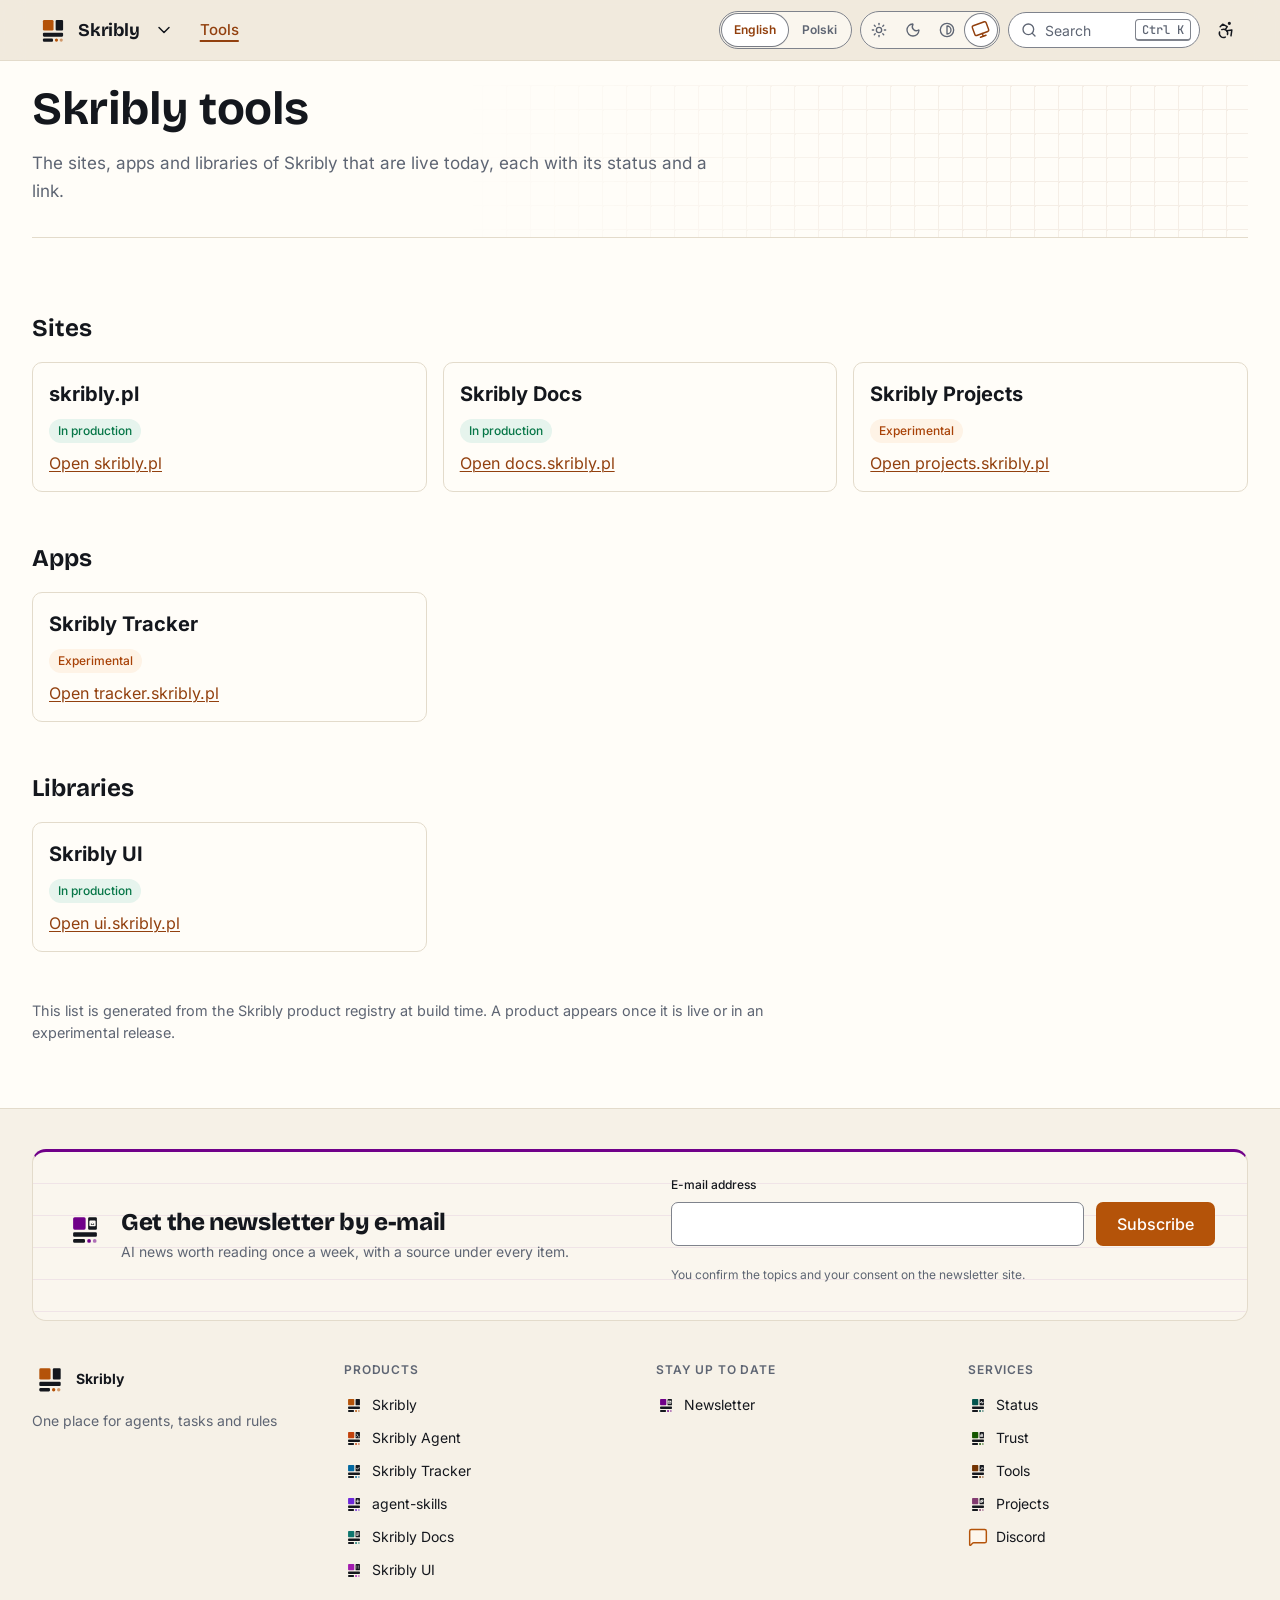
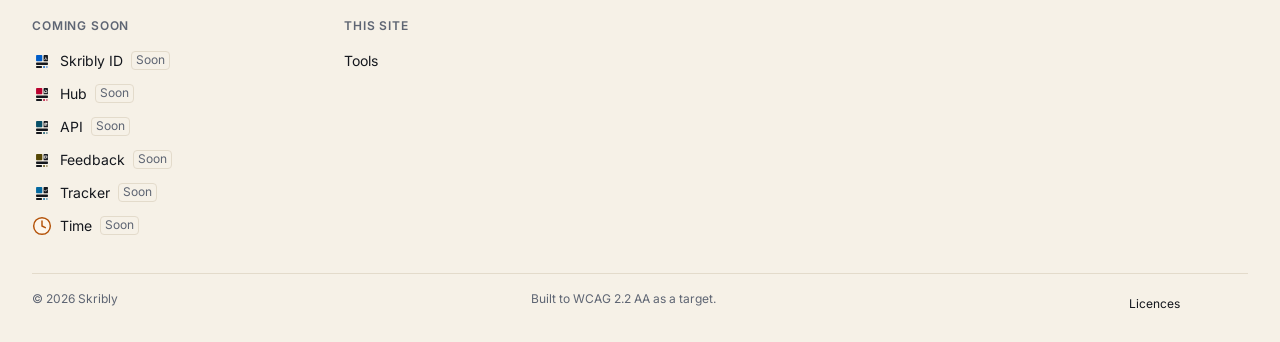
==== commit 3fad4b33: "publish: wide layout and page heroes" ====
--- a/index.html
+++ b/index.html
@@ -1 +1 @@
-<!DOCTYPE html><html lang="en" dir="ltr"><head><meta charset="utf-8"><meta name="viewport" content="width=device-width, initial-scale=1"><title>Skribly</title><meta name="description" content="The Skribly tools that are live today: sites, apps, libraries and more, each with its status and a link."><link rel="canonical" href="https://tools.skribly.pl/"><link rel="alternate" hreflang="en" href="https://tools.skribly.pl/"><link rel="alternate" hreflang="pl" href="https://tools.skribly.pl/pl/"><link rel="alternate" hreflang="x-default" href="https://tools.skribly.pl/"><script src="/_astro/prepaint.iife.DfruCCWJ.js"></script><meta name="color-scheme" content="light dark"><meta name="theme-color" media="(prefers-color-scheme: light)" content="#fffdf8"><meta name="theme-color" media="(prefers-color-scheme: dark)" content="#111318"><meta name="referrer" content="strict-origin-when-cross-origin"><link rel="preload" href="/_astro/inter-latin-wght-normal.Dx4kXJAl.woff2" as="font" type="font/woff2" crossorigin><link rel="preload" href="/_astro/bricolage-grotesque-latin-wght-normal.DLoelf7F.woff2" as="font" type="font/woff2" crossorigin><link rel="icon" href="/_astro/skribly.Zs_Yda3L.svg" type="image/svg+xml"><meta property="og:type" content="website"><meta property="og:site_name" content="Skribly"><meta property="og:locale" content="en_GB"><meta property="og:url" content="https://tools.skribly.pl/"><meta property="og:title" content="Skribly"><meta property="og:description" content="The Skribly tools that are live today: sites, apps, libraries and more, each with its status and a link."><meta name="twitter:card" content="summary"><meta name="twitter:title" content="Skribly"><meta name="twitter:description" content="The Skribly tools that are live today: sites, apps, libraries and more, each with its status and a link."><script type="application/ld+json">{"@context":"https://schema.org","@graph":[{"@type":"Organization","@id":"https://skribly.pl/#organization","name":"Skribly","url":"https://skribly.pl/","logo":"https://skribly.pl/img/icons/icon-512.png","sameAs":["https://docs.skribly.pl/","https://ui.skribly.pl/"]},{"@type":"WebSite","@id":"https://tools.skribly.pl/#website","name":"Skribly","url":"https://tools.skribly.pl/","inLanguage":"en","description":"The Skribly tools that are live today: sites, apps, libraries and more, each with its status and a link.","publisher":{"@id":"https://skribly.pl/#organization"}},{"@type":"WebPage","@id":"https://tools.skribly.pl/#page","url":"https://tools.skribly.pl/","name":"Skribly","description":"The Skribly tools that are live today: sites, apps, libraries and more, each with its status and a link.","inLanguage":"en","isPartOf":{"@id":"https://tools.skribly.pl/#website"},"publisher":{"@id":"https://skribly.pl/#organization"}}]}</script><meta http-equiv="Content-Security-Policy" content="default-src 'none'; connect-src 'self'; script-src 'self' 'wasm-unsafe-eval'; style-src 'self'; img-src 'self' data:; font-src 'self'; manifest-src 'self'; media-src 'self'; base-uri 'none'; form-action https://newsletter.skribly.pl; upgrade-insecure-requests"><link rel="stylesheet" href="/_astro/Page.kqVum_m_.css"></head><body class="sk-page"><a class="sk-skip-link" href="#content">Skip to content</a><header class="sk-site-header sk-product--skribly" data-sk-header><div class="sk-container sk-container--wide sk-site-header__bar"><div class="sk-site-header__brand"><a class="sk-site-header__home" href="/" aria-label="Skribly, home page"><svg class="sk-logo sk-logo--skribly" viewBox="0 0 64 64" width="2.125rem" height="2.125rem" focusable="false" aria-hidden="true"><rect x="13" y="13" width="20" height="20" rx="2.5" fill="var(--sk-accent)"/><rect x="37" y="13" width="14" height="20" rx="2" fill="currentColor"/><rect x="13" y="37" width="38" height="7.5" rx="2" fill="currentColor"/><rect x="13" y="48" width="19" height="6" rx="2" fill="currentColor"/><circle cx="38.5" cy="51" r="3" fill="var(--sk-accent)"/><circle cx="47.5" cy="51" r="3" fill="var(--sk-accent)" opacity="0.55"/></svg><span class="sk-site-header__name">Skribly</span></a><details class="sk-dropdown sk-ecosystem"><summary class="sk-icon-button sk-ecosystem__toggle" aria-label="Switch product" title="Switch product"><svg class="sk-icon sk-dropdown__chevron" viewBox="0 0 24 24" focusable="false" data-icon="chevron.down" aria-hidden="true"><path d="m6 9 6 6 6-6"></path></svg></summary><div class="sk-dropdown__panel"><p class="sk-ecosystem__title" id="sk-ecosystem-skribly">Skribly products</p><ul class="sk-ecosystem__list" aria-labelledby="sk-ecosystem-skribly"><li><a class="sk-ecosystem__item sk-product--skribly" href="https://skribly.pl/" aria-current="true"><svg class="sk-logo sk-logo--skribly" viewBox="0 0 64 64" width="2.25rem" height="2.25rem" focusable="false" aria-hidden="true"><rect x="13" y="13" width="20" height="20" rx="2.5" fill="var(--sk-accent)"/><rect x="37" y="13" width="14" height="20" rx="2" fill="currentColor"/><rect x="13" y="37" width="38" height="7.5" rx="2" fill="currentColor"/><rect x="13" y="48" width="19" height="6" rx="2" fill="currentColor"/><circle cx="38.5" cy="51" r="3" fill="var(--sk-accent)"/><circle cx="47.5" cy="51" r="3" fill="var(--sk-accent)" opacity="0.55"/></svg><span><strong>Skribly</strong><span>One place for agents, tasks and rules</span></span><span class="sk-ecosystem__here">You are here</span></a></li><li><a class="sk-ecosystem__item sk-product--agent" href="https://agent.skribly.pl/"><svg class="sk-logo sk-logo--agent" viewBox="0 0 64 64" width="2.25rem" height="2.25rem" focusable="false" aria-hidden="true"><rect x="13" y="13" width="20" height="20" rx="2.5" fill="var(--sk-tool-agent)"/><rect x="37" y="13" width="14" height="20" rx="2" fill="currentColor"/><path d="M40.6 19.4l3.6 3.6-3.6 3.6M45.6 28.4h2.6" fill="none" stroke="var(--sk-bg)" stroke-width="2.4" stroke-linecap="round" stroke-linejoin="round"/><rect x="13" y="37" width="38" height="7.5" rx="2" fill="currentColor"/><rect x="13" y="48" width="19" height="6" rx="2" fill="currentColor"/><circle cx="38.5" cy="51" r="3" fill="var(--sk-tool-agent)"/><circle cx="47.5" cy="51" r="3" fill="var(--sk-tool-agent)" opacity="0.55"/></svg><span><strong>Skribly Agent</strong><span>Where agents work</span></span></a></li><li><a class="sk-ecosystem__item sk-product--tracker" href="https://skribly.pl/apps/skribly-tracker/"><svg class="sk-logo sk-logo--tracker" viewBox="0 0 64 64" width="2.25rem" height="2.25rem" focusable="false" aria-hidden="true"><rect x="13" y="13" width="20" height="20" rx="2.5" fill="var(--sk-tool-tracker)"/><rect x="37" y="13" width="14" height="20" rx="2" fill="currentColor"/><path d="M40.4 23.6l2.8 2.8 4.8-5.4" fill="none" stroke="var(--sk-bg)" stroke-width="2.4" stroke-linecap="round" stroke-linejoin="round"/><rect x="13" y="37" width="38" height="7.5" rx="2" fill="currentColor"/><rect x="13" y="48" width="19" height="6" rx="2" fill="currentColor"/><circle cx="38.5" cy="51" r="3" fill="var(--sk-tool-tracker)"/><circle cx="47.5" cy="51" r="3" fill="var(--sk-tool-tracker)" opacity="0.55"/></svg><span><strong>Skribly Tracker</strong><span>Where tasks begin</span></span></a></li><li><a class="sk-ecosystem__item sk-product--skills" href="https://skribly.pl/apps/agent-skills/"><svg class="sk-logo sk-logo--skills" viewBox="0 0 64 64" width="2.25rem" height="2.25rem" focusable="false" aria-hidden="true"><rect x="13" y="13" width="20" height="20" rx="2.5" fill="var(--sk-tool-skills)"/><rect x="37" y="13" width="14" height="20" rx="2" fill="currentColor"/><path d="M44 18.6v8.8M39.6 23h8.8" fill="none" stroke="var(--sk-bg)" stroke-width="2.4" stroke-linecap="round" stroke-linejoin="round"/><rect x="13" y="37" width="38" height="7.5" rx="2" fill="currentColor"/><rect x="13" y="48" width="19" height="6" rx="2" fill="currentColor"/><circle cx="38.5" cy="51" r="3" fill="var(--sk-tool-skills)"/><circle cx="47.5" cy="51" r="3" fill="var(--sk-tool-skills)" opacity="0.55"/></svg><span><strong>agent-skills</strong><span>Where the rules live</span></span></a></li><li><a class="sk-ecosystem__item sk-product--docs" href="https://docs.skribly.pl/"><svg class="sk-logo sk-logo--docs" viewBox="0 0 64 64" width="2.25rem" height="2.25rem" focusable="false" aria-hidden="true"><rect x="13" y="13" width="20" height="20" rx="2.5" fill="var(--sk-tool-docs)"/><rect x="37" y="13" width="14" height="20" rx="2" fill="currentColor"/><path d="M40.4 19h7.2M40.4 23h7.2M40.4 27h4.4" fill="none" stroke="var(--sk-bg)" stroke-width="2.4" stroke-linecap="round" stroke-linejoin="round"/><rect x="13" y="37" width="38" height="7.5" rx="2" fill="currentColor"/><rect x="13" y="48" width="19" height="6" rx="2" fill="currentColor"/><circle cx="38.5" cy="51" r="3" fill="var(--sk-tool-docs)"/><circle cx="47.5" cy="51" r="3" fill="var(--sk-tool-docs)" opacity="0.55"/></svg><span><strong>Skribly Docs</strong><span>Guides and reference</span></span></a></li><li><a class="sk-ecosystem__item sk-product--ui" href="https://ui.skribly.pl/"><svg class="sk-logo sk-logo--ui" viewBox="0 0 64 64" width="2.25rem" height="2.25rem" focusable="false" aria-hidden="true"><rect x="13" y="13" width="20" height="20" rx="2.5" fill="var(--sk-tool-ui)"/><rect x="37" y="13" width="14" height="20" rx="2" fill="currentColor"/><path d="M41.2 19.6h.01M46.8 19.6h.01M41.2 25.4h.01M46.8 25.4h.01" fill="none" stroke="var(--sk-bg)" stroke-width="2.4" stroke-linecap="round" stroke-linejoin="round"/><rect x="13" y="37" width="38" height="7.5" rx="2" fill="currentColor"/><rect x="13" y="48" width="19" height="6" rx="2" fill="currentColor"/><circle cx="38.5" cy="51" r="3" fill="var(--sk-tool-ui)"/><circle cx="47.5" cy="51" r="3" fill="var(--sk-tool-ui)" opacity="0.55"/></svg><span><strong>Skribly UI</strong><span>Tokens and components</span></span></a></li></ul><p class="sk-ecosystem__title" id="sk-ecosystem-skribly-channels">Stay up to date</p><ul class="sk-ecosystem__list" aria-labelledby="sk-ecosystem-skribly-channels"><li><a class="sk-ecosystem__item sk-product--newsletter" href="https://newsletter.skribly.pl/"><svg class="sk-logo sk-logo--newsletter" viewBox="0 0 64 64" width="2.25rem" height="2.25rem" focusable="false" aria-hidden="true"><rect x="13" y="13" width="20" height="20" rx="2.5" fill="var(--sk-tool-newsletter)"/><rect x="37" y="13" width="14" height="20" rx="2" fill="currentColor"/><path d="M40.2 19.6h7.6v6.8h-7.6zM40.6 20.2l3.4 2.8 3.4-2.8" fill="none" stroke="var(--sk-bg)" stroke-width="2.4" stroke-linecap="round" stroke-linejoin="round"/><rect x="13" y="37" width="38" height="7.5" rx="2" fill="currentColor"/><rect x="13" y="48" width="19" height="6" rx="2" fill="currentColor"/><circle cx="38.5" cy="51" r="3" fill="var(--sk-tool-newsletter)"/><circle cx="47.5" cy="51" r="3" fill="var(--sk-tool-newsletter)" opacity="0.55"/></svg><span><strong>Skribly Newsletter</strong><span>AI news every week, each with its source</span></span></a></li></ul><p class="sk-ecosystem__title" id="sk-ecosystem-skribly-services">Services</p><ul class="sk-ecosystem__list" aria-labelledby="sk-ecosystem-skribly-services"><li><a class="sk-ecosystem__item sk-product--status" href="https://status.skribly.pl/"><svg class="sk-logo sk-logo--status" viewBox="0 0 64 64" width="2.25rem" height="2.25rem" focusable="false" aria-hidden="true"><rect x="13" y="13" width="20" height="20" rx="2.5" fill="var(--sk-tool-status)"/><rect x="37" y="13" width="14" height="20" rx="2" fill="currentColor"/><path d="M39.6 23.6h2.2l1.4-3.6 2.4 6.8 1.4-3.2h1.4" fill="none" stroke="var(--sk-bg)" stroke-width="2.4" stroke-linecap="round" stroke-linejoin="round"/><rect x="13" y="37" width="38" height="7.5" rx="2" fill="currentColor"/><rect x="13" y="48" width="19" height="6" rx="2" fill="currentColor"/><circle cx="38.5" cy="51" r="3" fill="var(--sk-tool-status)"/><circle cx="47.5" cy="51" r="3" fill="var(--sk-tool-status)" opacity="0.55"/></svg><span><strong>Skribly Status</strong><span>Is every service up</span></span></a></li><li><a class="sk-ecosystem__item sk-product--trust" href="https://trust.skribly.pl/"><svg class="sk-logo sk-logo--trust" viewBox="0 0 64 64" width="2.25rem" height="2.25rem" focusable="false" aria-hidden="true"><rect x="13" y="13" width="20" height="20" rx="2.5" fill="var(--sk-tool-trust)"/><rect x="37" y="13" width="14" height="20" rx="2" fill="currentColor"/><path d="M41.8 22.6v-3h4.4v3M40.8 24.2h6.4v2.8h-6.4z" fill="none" stroke="var(--sk-bg)" stroke-width="2.4" stroke-linecap="round" stroke-linejoin="round"/><rect x="13" y="37" width="38" height="7.5" rx="2" fill="currentColor"/><rect x="13" y="48" width="19" height="6" rx="2" fill="currentColor"/><circle cx="38.5" cy="51" r="3" fill="var(--sk-tool-trust)"/><circle cx="47.5" cy="51" r="3" fill="var(--sk-tool-trust)" opacity="0.55"/></svg><span><strong>Skribly Trust</strong><span>Security, privacy and accessibility</span></span></a></li><li><a class="sk-ecosystem__item sk-product--tools" href="https://tools.skribly.pl/"><svg class="sk-logo sk-logo--tools" viewBox="0 0 64 64" width="2.25rem" height="2.25rem" focusable="false" aria-hidden="true"><rect x="13" y="13" width="20" height="20" rx="2.5" fill="var(--sk-tool-tools)"/><rect x="37" y="13" width="14" height="20" rx="2" fill="currentColor"/><path d="M40.8 27.2L46 22M43.8 19.8l4.4 4.4" fill="none" stroke="var(--sk-bg)" stroke-width="2.4" stroke-linecap="round" stroke-linejoin="round"/><rect x="13" y="37" width="38" height="7.5" rx="2" fill="currentColor"/><rect x="13" y="48" width="19" height="6" rx="2" fill="currentColor"/><circle cx="38.5" cy="51" r="3" fill="var(--sk-tool-tools)"/><circle cx="47.5" cy="51" r="3" fill="var(--sk-tool-tools)" opacity="0.55"/></svg><span><strong>Skribly Tools</strong><span>Small tools in the browser</span></span></a></li><li><a class="sk-ecosystem__item sk-product--projects" href="https://projects.skribly.pl/"><svg class="sk-logo sk-logo--projects" viewBox="0 0 64 64" width="2.25rem" height="2.25rem" focusable="false" aria-hidden="true"><rect x="13" y="13" width="20" height="20" rx="2.5" fill="var(--sk-tool-projects)"/><rect x="37" y="13" width="14" height="20" rx="2" fill="currentColor"/><path d="M40.4 21.8h4.8v4.8h-4.8zM43 21.8v-2.6h4.8v4.8h-2.6" fill="none" stroke="var(--sk-bg)" stroke-width="2.4" stroke-linecap="round" stroke-linejoin="round"/><rect x="13" y="37" width="38" height="7.5" rx="2" fill="currentColor"/><rect x="13" y="48" width="19" height="6" rx="2" fill="currentColor"/><circle cx="38.5" cy="51" r="3" fill="var(--sk-tool-projects)"/><circle cx="47.5" cy="51" r="3" fill="var(--sk-tool-projects)" opacity="0.55"/></svg><span><strong>Skribly Projects</strong><span>Every part and how far it is</span></span></a></li><li><a class="sk-ecosystem__item sk-product--discord" href="https://dc.skribly.pl/"><svg class="sk-icon sk-icon--duo sk-ecosystem__icon" viewBox="0 0 24 24" focusable="false" data-icon="content.comment" aria-hidden="true"><g class="sk-icon__fill"><path d="M22 17a2 2 0 0 1-2 2H6.828a2 2 0 0 0-1.414.586l-2.202 2.202A.71.71 0 0 1 2 21.286V5a2 2 0 0 1 2-2h16a2 2 0 0 1 2 2z"></path></g><path d="M22 17a2 2 0 0 1-2 2H6.828a2 2 0 0 0-1.414.586l-2.202 2.202A.71.71 0 0 1 2 21.286V5a2 2 0 0 1 2-2h16a2 2 0 0 1 2 2z"></path></svg><span><strong>Discord</strong><span>Talk with the people who build Skribly</span></span></a></li></ul></div></details></div><div class="sk-site-header__quick"><button class="sk-search-button sk-site-header__wide" type="button" data-sk-search-open data-sk-needs-js aria-haspopup="dialog" aria-controls="sk-search" aria-keyshortcuts="Control+K /"><svg class="sk-icon" viewBox="0 0 24 24" focusable="false" data-icon="action.search" aria-hidden="true"><g class="sk-icon__fill"><circle cx="11" cy="11" r="8"></circle></g><path d="m21 21-4.34-4.34"></path><circle cx="11" cy="11" r="8"></circle></svg><span>Search</span><kbd class="sk-kbd" aria-hidden="true">Ctrl K</kbd></button><button class="sk-icon-button sk-site-header__narrow" type="button" data-sk-search-open data-sk-needs-js aria-label="Search" aria-haspopup="dialog" aria-controls="sk-search" aria-keyshortcuts="Control+K /"><svg class="sk-icon" viewBox="0 0 24 24" focusable="false" data-icon="action.search" aria-hidden="true"><g class="sk-icon__fill"><circle cx="11" cy="11" r="8"></circle></g><path d="m21 21-4.34-4.34"></path><circle cx="11" cy="11" r="8"></circle></svg></button><button class="sk-icon-button" type="button" data-sk-a11y-open data-sk-needs-js aria-controls="sk-a11y-panel" aria-expanded="false" aria-label="Accessibility" title="Open accessibility settings"><svg class="sk-icon" viewBox="0 0 24 24" focusable="false" data-icon="nav.accessibility" aria-hidden="true"><g class="sk-icon__fill"><circle cx="16" cy="4" r="1"></circle></g><circle cx="16" cy="4" r="1"></circle><path d="m18 19 1-7-6 1"></path><path d="m5 8 3-3 5.5 3-2.36 3.5"></path><path d="M4.24 14.5a5 5 0 0 0 6.88 6"></path><path d="M13.76 17.5a5 5 0 0 0-6.88-6"></path></svg></button><button class="sk-icon-button sk-site-header__menu-toggle" type="button" data-sk-menu-toggle data-sk-needs-js aria-expanded="false" aria-controls="sk-site-drawer-skribly" aria-label="Menu" data-open="Menu" data-close="Close menu"><span class="sk-burger" aria-hidden="true"><span></span><span></span><span></span></span></button></div><div class="sk-site-header__drawer" id="sk-site-drawer-skribly"><nav class="sk-site-nav" aria-label="Main navigation"><ul class="sk-site-nav__list"><li><a class="sk-site-nav__link" href="/" aria-current="page">Tools</a></li></ul></nav><div class="sk-site-header__tools"><nav class="sk-language-switch" aria-label="Language"><ul><li><span lang="en" aria-current="true">English</span></li><li><a href="/pl/" lang="pl" hreflang="pl">Polski</a></li></ul></nav><fieldset class="sk-theme-switch" data-sk-theme-switch><legend class="sk-visually-hidden">Theme</legend><label title="Light"><input type="radio" name="sk-theme-xnb1a5" value="light"><svg class="sk-icon" viewBox="0 0 24 24" focusable="false" data-icon="theme.light" aria-hidden="true"><g class="sk-icon__fill"><circle cx="12" cy="12" r="4"></circle></g><circle cx="12" cy="12" r="4"></circle><path d="M12 2v2"></path><path d="M12 20v2"></path><path d="m4.93 4.93 1.41 1.41"></path><path d="m17.66 17.66 1.41 1.41"></path><path d="M2 12h2"></path><path d="M20 12h2"></path><path d="m6.34 17.66-1.41 1.41"></path><path d="m19.07 4.93-1.41 1.41"></path></svg><span class="sk-visually-hidden">Light</span></label><label title="Dark"><input type="radio" name="sk-theme-xnb1a5" value="dark"><svg class="sk-icon" viewBox="0 0 24 24" focusable="false" data-icon="theme.dark" aria-hidden="true"><g class="sk-icon__fill"><path d="M20.985 12.486a9 9 0 1 1-9.473-9.472c.405-.022.617.46.402.803a6 6 0 0 0 8.268 8.268c.344-.215.825-.004.803.401"></path></g><path d="M20.985 12.486a9 9 0 1 1-9.473-9.472c.405-.022.617.46.402.803a6 6 0 0 0 8.268 8.268c.344-.215.825-.004.803.401"></path></svg><span class="sk-visually-hidden">Dark</span></label><label title="High contrast"><input type="radio" name="sk-theme-xnb1a5" value="contrast"><svg class="sk-icon" viewBox="0 0 24 24" focusable="false" data-icon="theme.contrast" aria-hidden="true"><g class="sk-icon__fill"><circle cx="12" cy="12" r="10"></circle><path d="M12 18a6 6 0 0 0 0-12v12z"></path></g><circle cx="12" cy="12" r="10"></circle><path d="M12 18a6 6 0 0 0 0-12v12z"></path></svg><span class="sk-visually-hidden">High contrast</span></label><label title="System"><input type="radio" name="sk-theme-xnb1a5" value="system" checked><svg class="sk-icon" viewBox="0 0 24 24" focusable="false" data-icon="theme.system" aria-hidden="true"><g class="sk-icon__fill"><rect rx="2" x="2" y="3" width="20" height="14"></rect></g><rect rx="2" x="2" y="3" width="20" height="14"></rect><line x1="8" y1="21" x2="16" y2="21"></line><line x1="12" y1="17" x2="12" y2="21"></line></svg><span class="sk-visually-hidden">System</span></label></fieldset><script type="module" src="/_astro/ThemeSwitch.astro_astro_type_script_index_0_lang.CFWxGLRv.js"></script></div></div></div></header><script type="module" src="/_astro/SiteHeader.astro_astro_type_script_index_0_lang.C7ESqmu-.js"></script><main class="sk-page__main sk-page__main--default" id="content" tabindex="-1" data-pagefind-body><div class="site-main" data-pagefind-body><section class="sk-container page-measure page-section"><h1>Skribly tools</h1><p class="page-lead">The sites, apps and libraries of Skribly that are live today, each with its status and a link.</p></section><section class="sk-container page-measure page-section" aria-labelledby="kind-site"><h2 id="kind-site">Sites</h2><ul class="tool-list" role="list"><li class="tool-list__item" data-id="website" data-lifecycle="production"><h3 class="tool-list__name">skribly.pl</h3><p class="tool-list__status"><span class="sk-visually-hidden">Status: </span><span class="sk-badge sk-badge--ok">In production</span></p><p><a class="sk-link" href="https://skribly.pl/">Open skribly.pl</a></p></li><li class="tool-list__item" data-id="docs" data-lifecycle="production"><h3 class="tool-list__name">Skribly Docs</h3><p class="tool-list__status"><span class="sk-visually-hidden">Status: </span><span class="sk-badge sk-badge--ok">In production</span></p><p><a class="sk-link" href="https://docs.skribly.pl/">Open docs.skribly.pl</a></p></li><li class="tool-list__item" data-id="projects" data-lifecycle="experimental"><h3 class="tool-list__name">Skribly Projects</h3><p class="tool-list__status"><span class="sk-visually-hidden">Status: </span><span class="sk-badge sk-badge--warn">Experimental</span></p><p><a class="sk-link" href="https://projects.skribly.pl/">Open projects.skribly.pl</a></p></li></ul></section><section class="sk-container page-measure page-section" aria-labelledby="kind-app"><h2 id="kind-app">Apps</h2><ul class="tool-list" role="list"><li class="tool-list__item" data-id="tracker" data-lifecycle="experimental"><h3 class="tool-list__name">Skribly Tracker</h3><p class="tool-list__status"><span class="sk-visually-hidden">Status: </span><span class="sk-badge sk-badge--warn">Experimental</span></p><p><a class="sk-link" href="https://tracker.skribly.pl/">Open tracker.skribly.pl</a></p></li></ul></section><section class="sk-container page-measure page-section" aria-labelledby="kind-library"><h2 id="kind-library">Libraries</h2><ul class="tool-list" role="list"><li class="tool-list__item" data-id="ui" data-lifecycle="production"><h3 class="tool-list__name">Skribly UI</h3><p class="tool-list__status"><span class="sk-visually-hidden">Status: </span><span class="sk-badge sk-badge--ok">In production</span></p><p><a class="sk-link" href="https://ui.skribly.pl/">Open ui.skribly.pl</a></p></li></ul></section><section class="sk-container page-measure page-section"><p class="tool-note">This list is generated from the Skribly product registry at build time. A product appears once it is live or in an experimental release.</p></section></div></main><footer class="sk-site-footer sk-product--skribly"><div class="sk-container sk-container--wide"><section aria-labelledby="sk-footer-newsletter-title" class="sk-band sk-band--sunken sk-pattern sk-pattern--ruled sk-product--newsletter sk-newsletter-signup sk-newsletter-signup--footer"><div class="sk-newsletter-signup__text"><svg class="sk-logo sk-logo--newsletter" viewBox="0 0 64 64" width="2.5rem" height="2.5rem" focusable="false" aria-hidden="true"><rect x="13" y="13" width="20" height="20" rx="2.5" fill="var(--sk-tool-newsletter)"/><rect x="37" y="13" width="14" height="20" rx="2" fill="currentColor"/><path d="M40.2 19.6h7.6v6.8h-7.6zM40.6 20.2l3.4 2.8 3.4-2.8" fill="none" stroke="var(--sk-bg)" stroke-width="2.4" stroke-linecap="round" stroke-linejoin="round"/><rect x="13" y="37" width="38" height="7.5" rx="2" fill="currentColor"/><rect x="13" y="48" width="19" height="6" rx="2" fill="currentColor"/><circle cx="38.5" cy="51" r="3" fill="var(--sk-tool-newsletter)"/><circle cx="47.5" cy="51" r="3" fill="var(--sk-tool-newsletter)" opacity="0.55"/></svg><h2 class="sk-newsletter-signup__title" id="sk-footer-newsletter-title">Get the newsletter by e-mail</h2><p class="sk-newsletter-signup__lead">AI news worth reading once a week, with a source under every item.</p></div><form class="sk-newsletter-signup__form" method="get" action="https://newsletter.skribly.pl/#signup" aria-labelledby="sk-footer-newsletter-title"><label class="sk-label" for="sk-footer-newsletter-email">E-mail address</label><div class="sk-newsletter-signup__row"><input class="sk-input sk-newsletter-signup__input" type="email" id="sk-footer-newsletter-email" name="email" autocomplete="email" inputmode="email" spellcheck="false" maxlength="254" required aria-describedby="sk-footer-newsletter-hint"><button class="sk-button" type="submit">Subscribe</button></div><p class="sk-hint" id="sk-footer-newsletter-hint">You confirm the topics and your consent on the newsletter site.</p></form></section><div class="sk-site-footer__grid"><div class="sk-site-footer__brand"><a href="https://skribly.pl/" aria-label="Skribly, home page"><svg class="sk-logo sk-logo--skribly" viewBox="0 0 64 64" width="2.25rem" height="2.25rem" focusable="false" aria-hidden="true"><rect x="13" y="13" width="20" height="20" rx="2.5" fill="var(--sk-accent)"/><rect x="37" y="13" width="14" height="20" rx="2" fill="currentColor"/><rect x="13" y="37" width="38" height="7.5" rx="2" fill="currentColor"/><rect x="13" y="48" width="19" height="6" rx="2" fill="currentColor"/><circle cx="38.5" cy="51" r="3" fill="var(--sk-accent)"/><circle cx="47.5" cy="51" r="3" fill="var(--sk-accent)" opacity="0.55"/></svg><strong>Skribly</strong></a><p>One place for agents, tasks and rules</p></div><nav aria-labelledby="sk-footer-products-skribly"><h2 id="sk-footer-products-skribly">Products</h2><ul><li><a href="https://skribly.pl/" aria-current="true"><svg class="sk-logo sk-logo--skribly" viewBox="0 0 64 64" width="1.25rem" height="1.25rem" focusable="false" aria-hidden="true"><rect x="13" y="13" width="20" height="20" rx="2.5" fill="var(--sk-accent)"/><rect x="37" y="13" width="14" height="20" rx="2" fill="currentColor"/><rect x="13" y="37" width="38" height="7.5" rx="2" fill="currentColor"/><rect x="13" y="48" width="19" height="6" rx="2" fill="currentColor"/><circle cx="38.5" cy="51" r="3" fill="var(--sk-accent)"/><circle cx="47.5" cy="51" r="3" fill="var(--sk-accent)" opacity="0.55"/></svg>Skribly</a></li><li><a href="https://agent.skribly.pl/"><svg class="sk-logo sk-logo--agent" viewBox="0 0 64 64" width="1.25rem" height="1.25rem" focusable="false" aria-hidden="true"><rect x="13" y="13" width="20" height="20" rx="2.5" fill="var(--sk-tool-agent)"/><rect x="37" y="13" width="14" height="20" rx="2" fill="currentColor"/><path d="M40.6 19.4l3.6 3.6-3.6 3.6M45.6 28.4h2.6" fill="none" stroke="var(--sk-bg)" stroke-width="2.4" stroke-linecap="round" stroke-linejoin="round"/><rect x="13" y="37" width="38" height="7.5" rx="2" fill="currentColor"/><rect x="13" y="48" width="19" height="6" rx="2" fill="currentColor"/><circle cx="38.5" cy="51" r="3" fill="var(--sk-tool-agent)"/><circle cx="47.5" cy="51" r="3" fill="var(--sk-tool-agent)" opacity="0.55"/></svg>Skribly Agent</a></li><li><a href="https://skribly.pl/apps/skribly-tracker/"><svg class="sk-logo sk-logo--tracker" viewBox="0 0 64 64" width="1.25rem" height="1.25rem" focusable="false" aria-hidden="true"><rect x="13" y="13" width="20" height="20" rx="2.5" fill="var(--sk-tool-tracker)"/><rect x="37" y="13" width="14" height="20" rx="2" fill="currentColor"/><path d="M40.4 23.6l2.8 2.8 4.8-5.4" fill="none" stroke="var(--sk-bg)" stroke-width="2.4" stroke-linecap="round" stroke-linejoin="round"/><rect x="13" y="37" width="38" height="7.5" rx="2" fill="currentColor"/><rect x="13" y="48" width="19" height="6" rx="2" fill="currentColor"/><circle cx="38.5" cy="51" r="3" fill="var(--sk-tool-tracker)"/><circle cx="47.5" cy="51" r="3" fill="var(--sk-tool-tracker)" opacity="0.55"/></svg>Skribly Tracker</a></li><li><a href="https://skribly.pl/apps/agent-skills/"><svg class="sk-logo sk-logo--skills" viewBox="0 0 64 64" width="1.25rem" height="1.25rem" focusable="false" aria-hidden="true"><rect x="13" y="13" width="20" height="20" rx="2.5" fill="var(--sk-tool-skills)"/><rect x="37" y="13" width="14" height="20" rx="2" fill="currentColor"/><path d="M44 18.6v8.8M39.6 23h8.8" fill="none" stroke="var(--sk-bg)" stroke-width="2.4" stroke-linecap="round" stroke-linejoin="round"/><rect x="13" y="37" width="38" height="7.5" rx="2" fill="currentColor"/><rect x="13" y="48" width="19" height="6" rx="2" fill="currentColor"/><circle cx="38.5" cy="51" r="3" fill="var(--sk-tool-skills)"/><circle cx="47.5" cy="51" r="3" fill="var(--sk-tool-skills)" opacity="0.55"/></svg>agent-skills</a></li><li><a href="https://docs.skribly.pl/"><svg class="sk-logo sk-logo--docs" viewBox="0 0 64 64" width="1.25rem" height="1.25rem" focusable="false" aria-hidden="true"><rect x="13" y="13" width="20" height="20" rx="2.5" fill="var(--sk-tool-docs)"/><rect x="37" y="13" width="14" height="20" rx="2" fill="currentColor"/><path d="M40.4 19h7.2M40.4 23h7.2M40.4 27h4.4" fill="none" stroke="var(--sk-bg)" stroke-width="2.4" stroke-linecap="round" stroke-linejoin="round"/><rect x="13" y="37" width="38" height="7.5" rx="2" fill="currentColor"/><rect x="13" y="48" width="19" height="6" rx="2" fill="currentColor"/><circle cx="38.5" cy="51" r="3" fill="var(--sk-tool-docs)"/><circle cx="47.5" cy="51" r="3" fill="var(--sk-tool-docs)" opacity="0.55"/></svg>Skribly Docs</a></li><li><a href="https://ui.skribly.pl/"><svg class="sk-logo sk-logo--ui" viewBox="0 0 64 64" width="1.25rem" height="1.25rem" focusable="false" aria-hidden="true"><rect x="13" y="13" width="20" height="20" rx="2.5" fill="var(--sk-tool-ui)"/><rect x="37" y="13" width="14" height="20" rx="2" fill="currentColor"/><path d="M41.2 19.6h.01M46.8 19.6h.01M41.2 25.4h.01M46.8 25.4h.01" fill="none" stroke="var(--sk-bg)" stroke-width="2.4" stroke-linecap="round" stroke-linejoin="round"/><rect x="13" y="37" width="38" height="7.5" rx="2" fill="currentColor"/><rect x="13" y="48" width="19" height="6" rx="2" fill="currentColor"/><circle cx="38.5" cy="51" r="3" fill="var(--sk-tool-ui)"/><circle cx="47.5" cy="51" r="3" fill="var(--sk-tool-ui)" opacity="0.55"/></svg>Skribly UI</a></li></ul></nav><nav aria-labelledby="sk-footer-channels-skribly"><h2 id="sk-footer-channels-skribly">Stay up to date</h2><ul><li><a href="https://newsletter.skribly.pl/"><svg class="sk-logo sk-logo--newsletter" viewBox="0 0 64 64" width="1.25rem" height="1.25rem" focusable="false" aria-hidden="true"><rect x="13" y="13" width="20" height="20" rx="2.5" fill="var(--sk-tool-newsletter)"/><rect x="37" y="13" width="14" height="20" rx="2" fill="currentColor"/><path d="M40.2 19.6h7.6v6.8h-7.6zM40.6 20.2l3.4 2.8 3.4-2.8" fill="none" stroke="var(--sk-bg)" stroke-width="2.4" stroke-linecap="round" stroke-linejoin="round"/><rect x="13" y="37" width="38" height="7.5" rx="2" fill="currentColor"/><rect x="13" y="48" width="19" height="6" rx="2" fill="currentColor"/><circle cx="38.5" cy="51" r="3" fill="var(--sk-tool-newsletter)"/><circle cx="47.5" cy="51" r="3" fill="var(--sk-tool-newsletter)" opacity="0.55"/></svg>Newsletter</a></li></ul></nav><nav aria-labelledby="sk-footer-services-skribly"><h2 id="sk-footer-services-skribly">Services</h2><ul><li><a href="https://status.skribly.pl/"><svg class="sk-logo sk-logo--status" viewBox="0 0 64 64" width="1.25rem" height="1.25rem" focusable="false" aria-hidden="true"><rect x="13" y="13" width="20" height="20" rx="2.5" fill="var(--sk-tool-status)"/><rect x="37" y="13" width="14" height="20" rx="2" fill="currentColor"/><path d="M39.6 23.6h2.2l1.4-3.6 2.4 6.8 1.4-3.2h1.4" fill="none" stroke="var(--sk-bg)" stroke-width="2.4" stroke-linecap="round" stroke-linejoin="round"/><rect x="13" y="37" width="38" height="7.5" rx="2" fill="currentColor"/><rect x="13" y="48" width="19" height="6" rx="2" fill="currentColor"/><circle cx="38.5" cy="51" r="3" fill="var(--sk-tool-status)"/><circle cx="47.5" cy="51" r="3" fill="var(--sk-tool-status)" opacity="0.55"/></svg>Status</a></li><li><a href="https://trust.skribly.pl/"><svg class="sk-logo sk-logo--trust" viewBox="0 0 64 64" width="1.25rem" height="1.25rem" focusable="false" aria-hidden="true"><rect x="13" y="13" width="20" height="20" rx="2.5" fill="var(--sk-tool-trust)"/><rect x="37" y="13" width="14" height="20" rx="2" fill="currentColor"/><path d="M41.8 22.6v-3h4.4v3M40.8 24.2h6.4v2.8h-6.4z" fill="none" stroke="var(--sk-bg)" stroke-width="2.4" stroke-linecap="round" stroke-linejoin="round"/><rect x="13" y="37" width="38" height="7.5" rx="2" fill="currentColor"/><rect x="13" y="48" width="19" height="6" rx="2" fill="currentColor"/><circle cx="38.5" cy="51" r="3" fill="var(--sk-tool-trust)"/><circle cx="47.5" cy="51" r="3" fill="var(--sk-tool-trust)" opacity="0.55"/></svg>Trust</a></li><li><a href="https://tools.skribly.pl/"><svg class="sk-logo sk-logo--tools" viewBox="0 0 64 64" width="1.25rem" height="1.25rem" focusable="false" aria-hidden="true"><rect x="13" y="13" width="20" height="20" rx="2.5" fill="var(--sk-tool-tools)"/><rect x="37" y="13" width="14" height="20" rx="2" fill="currentColor"/><path d="M40.8 27.2L46 22M43.8 19.8l4.4 4.4" fill="none" stroke="var(--sk-bg)" stroke-width="2.4" stroke-linecap="round" stroke-linejoin="round"/><rect x="13" y="37" width="38" height="7.5" rx="2" fill="currentColor"/><rect x="13" y="48" width="19" height="6" rx="2" fill="currentColor"/><circle cx="38.5" cy="51" r="3" fill="var(--sk-tool-tools)"/><circle cx="47.5" cy="51" r="3" fill="var(--sk-tool-tools)" opacity="0.55"/></svg>Tools</a></li><li><a href="https://projects.skribly.pl/"><svg class="sk-logo sk-logo--projects" viewBox="0 0 64 64" width="1.25rem" height="1.25rem" focusable="false" aria-hidden="true"><rect x="13" y="13" width="20" height="20" rx="2.5" fill="var(--sk-tool-projects)"/><rect x="37" y="13" width="14" height="20" rx="2" fill="currentColor"/><path d="M40.4 21.8h4.8v4.8h-4.8zM43 21.8v-2.6h4.8v4.8h-2.6" fill="none" stroke="var(--sk-bg)" stroke-width="2.4" stroke-linecap="round" stroke-linejoin="round"/><rect x="13" y="37" width="38" height="7.5" rx="2" fill="currentColor"/><rect x="13" y="48" width="19" height="6" rx="2" fill="currentColor"/><circle cx="38.5" cy="51" r="3" fill="var(--sk-tool-projects)"/><circle cx="47.5" cy="51" r="3" fill="var(--sk-tool-projects)" opacity="0.55"/></svg>Projects</a></li><li><a href="https://dc.skribly.pl/"><svg class="sk-icon sk-icon--duo sk-site-footer__icon" viewBox="0 0 24 24" focusable="false" data-icon="content.comment" aria-hidden="true"><g class="sk-icon__fill"><path d="M22 17a2 2 0 0 1-2 2H6.828a2 2 0 0 0-1.414.586l-2.202 2.202A.71.71 0 0 1 2 21.286V5a2 2 0 0 1 2-2h16a2 2 0 0 1 2 2z"></path></g><path d="M22 17a2 2 0 0 1-2 2H6.828a2 2 0 0 0-1.414.586l-2.202 2.202A.71.71 0 0 1 2 21.286V5a2 2 0 0 1 2-2h16a2 2 0 0 1 2 2z"></path></svg>Discord</a></li></ul></nav><nav aria-labelledby="sk-footer-soon-skribly"><h2 id="sk-footer-soon-skribly">Coming soon</h2><ul><li><a href="https://id.skribly.pl/"><svg class="sk-logo sk-logo--id" viewBox="0 0 64 64" width="1.25rem" height="1.25rem" focusable="false" aria-hidden="true"><rect x="13" y="13" width="20" height="20" rx="2.5" fill="var(--sk-tool-id)"/><rect x="37" y="13" width="14" height="20" rx="2" fill="currentColor"/><path d="M44 20.2h.01M40.8 27.2l1.4-2.6h3.6l1.4 2.6" fill="none" stroke="var(--sk-bg)" stroke-width="2.4" stroke-linecap="round" stroke-linejoin="round"/><rect x="13" y="37" width="38" height="7.5" rx="2" fill="currentColor"/><rect x="13" y="48" width="19" height="6" rx="2" fill="currentColor"/><circle cx="38.5" cy="51" r="3" fill="var(--sk-tool-id)"/><circle cx="47.5" cy="51" r="3" fill="var(--sk-tool-id)" opacity="0.55"/></svg>Skribly ID <span class="sk-site-footer__soon">Soon</span></a></li><li><a href="https://hub.skribly.pl/"><svg class="sk-logo sk-logo--hub" viewBox="0 0 64 64" width="1.25rem" height="1.25rem" focusable="false" aria-hidden="true"><rect x="13" y="13" width="20" height="20" rx="2.5" fill="var(--sk-tool-hub)"/><rect x="37" y="13" width="14" height="20" rx="2" fill="currentColor"/><path d="M40.4 22.6l3.6-3.6 3.6 3.6v4.8h-7.2z" fill="none" stroke="var(--sk-bg)" stroke-width="2.4" stroke-linecap="round" stroke-linejoin="round"/><rect x="13" y="37" width="38" height="7.5" rx="2" fill="currentColor"/><rect x="13" y="48" width="19" height="6" rx="2" fill="currentColor"/><circle cx="38.5" cy="51" r="3" fill="var(--sk-tool-hub)"/><circle cx="47.5" cy="51" r="3" fill="var(--sk-tool-hub)" opacity="0.55"/></svg>Hub <span class="sk-site-footer__soon">Soon</span></a></li><li><a href="https://api.skribly.pl/"><svg class="sk-logo sk-logo--api" viewBox="0 0 64 64" width="1.25rem" height="1.25rem" focusable="false" aria-hidden="true"><rect x="13" y="13" width="20" height="20" rx="2.5" fill="var(--sk-tool-api)"/><rect x="37" y="13" width="14" height="20" rx="2" fill="currentColor"/><path d="M40.4 20.6h7.2M45.6 18.6l2 2-2 2M47.6 25.4h-7.2M42.4 23.4l-2 2 2 2" fill="none" stroke="var(--sk-bg)" stroke-width="2.4" stroke-linecap="round" stroke-linejoin="round"/><rect x="13" y="37" width="38" height="7.5" rx="2" fill="currentColor"/><rect x="13" y="48" width="19" height="6" rx="2" fill="currentColor"/><circle cx="38.5" cy="51" r="3" fill="var(--sk-tool-api)"/><circle cx="47.5" cy="51" r="3" fill="var(--sk-tool-api)" opacity="0.55"/></svg>API <span class="sk-site-footer__soon">Soon</span></a></li><li><a href="https://feedback.skribly.pl/"><svg class="sk-logo sk-logo--feedback" viewBox="0 0 64 64" width="1.25rem" height="1.25rem" focusable="false" aria-hidden="true"><rect x="13" y="13" width="20" height="20" rx="2.5" fill="var(--sk-tool-feedback)"/><rect x="37" y="13" width="14" height="20" rx="2" fill="currentColor"/><path d="M40.4 19.2h7.2v5.6h-3.2l-2.6 2.6v-2.6h-1.4z" fill="none" stroke="var(--sk-bg)" stroke-width="2.4" stroke-linecap="round" stroke-linejoin="round"/><rect x="13" y="37" width="38" height="7.5" rx="2" fill="currentColor"/><rect x="13" y="48" width="19" height="6" rx="2" fill="currentColor"/><circle cx="38.5" cy="51" r="3" fill="var(--sk-tool-feedback)"/><circle cx="47.5" cy="51" r="3" fill="var(--sk-tool-feedback)" opacity="0.55"/></svg>Feedback <span class="sk-site-footer__soon">Soon</span></a></li><li><a href="https://tracker.skribly.pl/"><svg class="sk-logo sk-logo--tracker" viewBox="0 0 64 64" width="1.25rem" height="1.25rem" focusable="false" aria-hidden="true"><rect x="13" y="13" width="20" height="20" rx="2.5" fill="var(--sk-tool-tracker)"/><rect x="37" y="13" width="14" height="20" rx="2" fill="currentColor"/><path d="M40.4 23.6l2.8 2.8 4.8-5.4" fill="none" stroke="var(--sk-bg)" stroke-width="2.4" stroke-linecap="round" stroke-linejoin="round"/><rect x="13" y="37" width="38" height="7.5" rx="2" fill="currentColor"/><rect x="13" y="48" width="19" height="6" rx="2" fill="currentColor"/><circle cx="38.5" cy="51" r="3" fill="var(--sk-tool-tracker)"/><circle cx="47.5" cy="51" r="3" fill="var(--sk-tool-tracker)" opacity="0.55"/></svg>Tracker <span class="sk-site-footer__soon">Soon</span></a></li><li><a href="https://time.skribly.pl/"><svg class="sk-icon sk-icon--duo sk-site-footer__icon" viewBox="0 0 24 24" focusable="false" data-icon="time.clock" aria-hidden="true"><g class="sk-icon__fill"><circle cx="12" cy="12" r="10"></circle></g><circle cx="12" cy="12" r="10"></circle><path d="M12 6v6l4 2"></path></svg>Time <span class="sk-site-footer__soon">Soon</span></a></li></ul></nav><nav aria-labelledby="sk-footer-skribly-0"><h2 id="sk-footer-skribly-0">This site</h2><ul><li><a href="/">Tools</a></li></ul></nav></div><div class="sk-site-footer__bottom"><p>© 2026 Skribly</p><p>Built to WCAG 2.2 AA as a target.</p><p><a href="/licenses/">Licences</a></p></div></div></footer><section class="sk-a11y" id="sk-a11y-panel" aria-labelledby="sk-a11y-title" hidden data-sk-a11y-panel><div class="sk-a11y__head"><h2 class="sk-a11y__title" id="sk-a11y-title" tabindex="-1" data-sk-a11y-title>Accessibility</h2><button class="sk-icon-button" type="button" data-sk-a11y-close aria-label="Close accessibility settings"><svg class="sk-icon" viewBox="0 0 24 24" focusable="false" data-icon="action.close" aria-hidden="true"><path d="M18 6 6 18"></path><path d="m6 6 12 12"></path></svg></button></div><p class="sk-a11y__note">These settings stay on this device and apply on every Skribly site.</p><p class="sk-a11y__label" id="sk-a11y-size-label">Text size</p><div class="sk-a11y__size" role="group" aria-labelledby="sk-a11y-size-label"><button class="sk-a11y__step" type="button" data-sk-a11y-step="-1" aria-label="Smaller text">A−</button><output class="sk-a11y__value" data-sk-a11y-size aria-live="polite">100%</output><button class="sk-a11y__step" type="button" data-sk-a11y-step="1" aria-label="Larger text">A+</button></div><p class="sk-a11y__label" id="sk-a11y-display">Display</p><div class="sk-a11y__grid" role="group" aria-labelledby="sk-a11y-display"><button class="sk-a11y__option" type="button" data-sk-a11y-option="grayscale" aria-pressed="false">Grayscale</button><button class="sk-a11y__option" type="button" data-sk-a11y-option="contrast" aria-pressed="false">High contrast</button><button class="sk-a11y__option" type="button" data-sk-a11y-option="invert" aria-pressed="false">Inverted colours</button><button class="sk-a11y__option" type="button" data-sk-a11y-option="light" aria-pressed="false">Light background</button></div><p class="sk-a11y__label" id="sk-a11y-reading">Reading</p><div class="sk-a11y__grid" role="group" aria-labelledby="sk-a11y-reading"><button class="sk-a11y__option" type="button" data-sk-a11y-option="links" aria-pressed="false">Underline links</button><button class="sk-a11y__option" type="button" data-sk-a11y-option="font" aria-pressed="false">Readable font</button><button class="sk-a11y__option" type="button" data-sk-a11y-option="motion" aria-pressed="false">Stop animations</button><button class="sk-a11y__option" type="button" data-sk-a11y-option="focus" aria-pressed="false">Strong focus</button></div><button class="sk-a11y__reset" type="button" data-sk-a11y-reset>Reset all settings</button></section><script type="module" src="/_astro/AccessibilityPanel.astro_astro_type_script_index_0_lang.DPpuBYC_.js"></script><button class="sk-icon-button sk-back-to-top" type="button" data-sk-back-to-top data-sk-needs-js aria-label="Back to top" title="Back to top"><svg class="sk-icon" viewBox="0 0 24 24" focusable="false" data-icon="arrow.up" aria-hidden="true"><path d="m5 12 7-7 7 7"></path><path d="M12 19V5"></path></svg></button><script type="module" src="/_astro/BackToTop.astro_astro_type_script_index_0_lang.RMRvh-Dh.js"></script><script type="module" src="/_astro/SwipeRows.astro_astro_type_script_index_0_lang.BkJYorMU.js"></script><script type="module" src="/_astro/TableScroll.astro_astro_type_script_index_0_lang.Cq6gMylq.js"></script><script type="module" src="/_astro/Lightbox.astro_astro_type_script_index_0_lang.BR4-BFJL.js"></script><dialog class="sk-search" id="sk-search" aria-labelledby="sk-search-title" data-sk-search data-pagefind="/pagefind/pagefind.js" data-search-loading="Searching…" data-search-empty="Nothing found. Try another word." data-search-offline="Search works on the published site, after the build has made its index." data-search-one="result" data-search-few="results" data-search-many="results"><h2 class="sk-visually-hidden" id="sk-search-title">Search this site</h2><div class="sk-search__head"><svg class="sk-icon" viewBox="0 0 24 24" focusable="false" data-icon="action.search" aria-hidden="true"><g class="sk-icon__fill"><circle cx="11" cy="11" r="8"></circle></g><path d="m21 21-4.34-4.34"></path><circle cx="11" cy="11" r="8"></circle></svg><input class="sk-search__input" type="search" data-sk-search-input aria-label="Search this site" aria-describedby="sk-search-hint" placeholder="Search pages and sections" autocomplete="off" spellcheck="false" enterkeyhint="search"><button class="sk-icon-button" type="button" data-sk-search-close aria-label="Close"><svg class="sk-icon" viewBox="0 0 24 24" focusable="false" data-icon="action.close" aria-hidden="true"><path d="M18 6 6 18"></path><path d="m6 6 12 12"></path></svg></button></div><div class="sk-search__body"><p class="sk-search__status" role="status" data-sk-search-status></p><ul class="sk-search__list" aria-label="Search results" data-sk-search-results></ul></div><p class="sk-search__foot" id="sk-search-hint">Arrows move through the results, Enter opens one, Esc closes. <kbd class="sk-kbd">Ctrl K</kbd> <kbd class="sk-kbd">/</kbd></p></dialog><script type="module" src="/_astro/SearchDialog.astro_astro_type_script_index_0_lang.DG58a4iB.js"></script></body></html>+<!DOCTYPE html><html lang="en" dir="ltr"><head><meta charset="utf-8"><meta name="viewport" content="width=device-width, initial-scale=1"><title>Skribly</title><meta name="description" content="The Skribly tools that are live today: sites, apps, libraries and more, each with its status and a link."><link rel="canonical" href="https://tools.skribly.pl/"><link rel="alternate" hreflang="en" href="https://tools.skribly.pl/"><link rel="alternate" hreflang="pl" href="https://tools.skribly.pl/pl/"><link rel="alternate" hreflang="x-default" href="https://tools.skribly.pl/"><script src="/_astro/prepaint.iife.DfruCCWJ.js"></script><meta name="color-scheme" content="light dark"><meta name="theme-color" media="(prefers-color-scheme: light)" content="#fffdf8"><meta name="theme-color" media="(prefers-color-scheme: dark)" content="#111318"><meta name="referrer" content="strict-origin-when-cross-origin"><link rel="preload" href="/_astro/inter-latin-wght-normal.Dx4kXJAl.woff2" as="font" type="font/woff2" crossorigin><link rel="preload" href="/_astro/bricolage-grotesque-latin-wght-normal.DLoelf7F.woff2" as="font" type="font/woff2" crossorigin><link rel="icon" href="/_astro/skribly.Zs_Yda3L.svg" type="image/svg+xml"><meta property="og:type" content="website"><meta property="og:site_name" content="Skribly"><meta property="og:locale" content="en_GB"><meta property="og:url" content="https://tools.skribly.pl/"><meta property="og:title" content="Skribly"><meta property="og:description" content="The Skribly tools that are live today: sites, apps, libraries and more, each with its status and a link."><meta name="twitter:card" content="summary"><meta name="twitter:title" content="Skribly"><meta name="twitter:description" content="The Skribly tools that are live today: sites, apps, libraries and more, each with its status and a link."><script type="application/ld+json">{"@context":"https://schema.org","@graph":[{"@type":"Organization","@id":"https://skribly.pl/#organization","name":"Skribly","url":"https://skribly.pl/","logo":"https://skribly.pl/img/icons/icon-512.png","sameAs":["https://docs.skribly.pl/","https://ui.skribly.pl/"]},{"@type":"WebSite","@id":"https://tools.skribly.pl/#website","name":"Skribly","url":"https://tools.skribly.pl/","inLanguage":"en","description":"The Skribly tools that are live today: sites, apps, libraries and more, each with its status and a link.","publisher":{"@id":"https://skribly.pl/#organization"}},{"@type":"WebPage","@id":"https://tools.skribly.pl/#page","url":"https://tools.skribly.pl/","name":"Skribly","description":"The Skribly tools that are live today: sites, apps, libraries and more, each with its status and a link.","inLanguage":"en","isPartOf":{"@id":"https://tools.skribly.pl/#website"},"publisher":{"@id":"https://skribly.pl/#organization"}}]}</script><meta http-equiv="Content-Security-Policy" content="default-src 'none'; connect-src 'self'; script-src 'self' 'wasm-unsafe-eval'; style-src 'self'; img-src 'self' data:; font-src 'self'; manifest-src 'self'; media-src 'self'; base-uri 'none'; form-action https://newsletter.skribly.pl; upgrade-insecure-requests"><link rel="stylesheet" href="/_astro/Page.pboyIWWr.css"></head><body class="sk-page"><a class="sk-skip-link" href="#content">Skip to content</a><header class="sk-site-header sk-product--skribly" data-sk-header><div class="sk-container sk-container--wide sk-site-header__bar"><div class="sk-site-header__brand"><a class="sk-site-header__home" href="/" aria-label="Skribly, home page"><svg class="sk-logo sk-logo--skribly" viewBox="0 0 64 64" width="2.125rem" height="2.125rem" focusable="false" aria-hidden="true"><rect x="13" y="13" width="20" height="20" rx="2.5" fill="var(--sk-accent)"/><rect x="37" y="13" width="14" height="20" rx="2" fill="currentColor"/><rect x="13" y="37" width="38" height="7.5" rx="2" fill="currentColor"/><rect x="13" y="48" width="19" height="6" rx="2" fill="currentColor"/><circle cx="38.5" cy="51" r="3" fill="var(--sk-accent)"/><circle cx="47.5" cy="51" r="3" fill="var(--sk-accent)" opacity="0.55"/></svg><span class="sk-site-header__name">Skribly</span></a><details class="sk-dropdown sk-ecosystem"><summary class="sk-icon-button sk-ecosystem__toggle" aria-label="Switch product" title="Switch product"><svg class="sk-icon sk-dropdown__chevron" viewBox="0 0 24 24" focusable="false" data-icon="chevron.down" aria-hidden="true"><path d="m6 9 6 6 6-6"></path></svg></summary><div class="sk-dropdown__panel"><p class="sk-ecosystem__title" id="sk-ecosystem-skribly">Skribly products</p><ul class="sk-ecosystem__list" aria-labelledby="sk-ecosystem-skribly"><li><a class="sk-ecosystem__item sk-product--skribly" href="https://skribly.pl/" aria-current="true"><svg class="sk-logo sk-logo--skribly" viewBox="0 0 64 64" width="2.25rem" height="2.25rem" focusable="false" aria-hidden="true"><rect x="13" y="13" width="20" height="20" rx="2.5" fill="var(--sk-accent)"/><rect x="37" y="13" width="14" height="20" rx="2" fill="currentColor"/><rect x="13" y="37" width="38" height="7.5" rx="2" fill="currentColor"/><rect x="13" y="48" width="19" height="6" rx="2" fill="currentColor"/><circle cx="38.5" cy="51" r="3" fill="var(--sk-accent)"/><circle cx="47.5" cy="51" r="3" fill="var(--sk-accent)" opacity="0.55"/></svg><span><strong>Skribly</strong><span>One place for agents, tasks and rules</span></span><span class="sk-ecosystem__here">You are here</span></a></li><li><a class="sk-ecosystem__item sk-product--agent" href="https://agent.skribly.pl/"><svg class="sk-logo sk-logo--agent" viewBox="0 0 64 64" width="2.25rem" height="2.25rem" focusable="false" aria-hidden="true"><rect x="13" y="13" width="20" height="20" rx="2.5" fill="var(--sk-tool-agent)"/><rect x="37" y="13" width="14" height="20" rx="2" fill="currentColor"/><path d="M40.6 19.4l3.6 3.6-3.6 3.6M45.6 28.4h2.6" fill="none" stroke="var(--sk-bg)" stroke-width="2.4" stroke-linecap="round" stroke-linejoin="round"/><rect x="13" y="37" width="38" height="7.5" rx="2" fill="currentColor"/><rect x="13" y="48" width="19" height="6" rx="2" fill="currentColor"/><circle cx="38.5" cy="51" r="3" fill="var(--sk-tool-agent)"/><circle cx="47.5" cy="51" r="3" fill="var(--sk-tool-agent)" opacity="0.55"/></svg><span><strong>Skribly Agent</strong><span>Where agents work</span></span></a></li><li><a class="sk-ecosystem__item sk-product--tracker" href="https://skribly.pl/apps/skribly-tracker/"><svg class="sk-logo sk-logo--tracker" viewBox="0 0 64 64" width="2.25rem" height="2.25rem" focusable="false" aria-hidden="true"><rect x="13" y="13" width="20" height="20" rx="2.5" fill="var(--sk-tool-tracker)"/><rect x="37" y="13" width="14" height="20" rx="2" fill="currentColor"/><path d="M40.4 23.6l2.8 2.8 4.8-5.4" fill="none" stroke="var(--sk-bg)" stroke-width="2.4" stroke-linecap="round" stroke-linejoin="round"/><rect x="13" y="37" width="38" height="7.5" rx="2" fill="currentColor"/><rect x="13" y="48" width="19" height="6" rx="2" fill="currentColor"/><circle cx="38.5" cy="51" r="3" fill="var(--sk-tool-tracker)"/><circle cx="47.5" cy="51" r="3" fill="var(--sk-tool-tracker)" opacity="0.55"/></svg><span><strong>Skribly Tracker</strong><span>Where tasks begin</span></span></a></li><li><a class="sk-ecosystem__item sk-product--skills" href="https://skribly.pl/apps/agent-skills/"><svg class="sk-logo sk-logo--skills" viewBox="0 0 64 64" width="2.25rem" height="2.25rem" focusable="false" aria-hidden="true"><rect x="13" y="13" width="20" height="20" rx="2.5" fill="var(--sk-tool-skills)"/><rect x="37" y="13" width="14" height="20" rx="2" fill="currentColor"/><path d="M44 18.6v8.8M39.6 23h8.8" fill="none" stroke="var(--sk-bg)" stroke-width="2.4" stroke-linecap="round" stroke-linejoin="round"/><rect x="13" y="37" width="38" height="7.5" rx="2" fill="currentColor"/><rect x="13" y="48" width="19" height="6" rx="2" fill="currentColor"/><circle cx="38.5" cy="51" r="3" fill="var(--sk-tool-skills)"/><circle cx="47.5" cy="51" r="3" fill="var(--sk-tool-skills)" opacity="0.55"/></svg><span><strong>agent-skills</strong><span>Where the rules live</span></span></a></li><li><a class="sk-ecosystem__item sk-product--docs" href="https://docs.skribly.pl/"><svg class="sk-logo sk-logo--docs" viewBox="0 0 64 64" width="2.25rem" height="2.25rem" focusable="false" aria-hidden="true"><rect x="13" y="13" width="20" height="20" rx="2.5" fill="var(--sk-tool-docs)"/><rect x="37" y="13" width="14" height="20" rx="2" fill="currentColor"/><path d="M40.4 19h7.2M40.4 23h7.2M40.4 27h4.4" fill="none" stroke="var(--sk-bg)" stroke-width="2.4" stroke-linecap="round" stroke-linejoin="round"/><rect x="13" y="37" width="38" height="7.5" rx="2" fill="currentColor"/><rect x="13" y="48" width="19" height="6" rx="2" fill="currentColor"/><circle cx="38.5" cy="51" r="3" fill="var(--sk-tool-docs)"/><circle cx="47.5" cy="51" r="3" fill="var(--sk-tool-docs)" opacity="0.55"/></svg><span><strong>Skribly Docs</strong><span>Guides and reference</span></span></a></li><li><a class="sk-ecosystem__item sk-product--ui" href="https://ui.skribly.pl/"><svg class="sk-logo sk-logo--ui" viewBox="0 0 64 64" width="2.25rem" height="2.25rem" focusable="false" aria-hidden="true"><rect x="13" y="13" width="20" height="20" rx="2.5" fill="var(--sk-tool-ui)"/><rect x="37" y="13" width="14" height="20" rx="2" fill="currentColor"/><path d="M41.2 19.6h.01M46.8 19.6h.01M41.2 25.4h.01M46.8 25.4h.01" fill="none" stroke="var(--sk-bg)" stroke-width="2.4" stroke-linecap="round" stroke-linejoin="round"/><rect x="13" y="37" width="38" height="7.5" rx="2" fill="currentColor"/><rect x="13" y="48" width="19" height="6" rx="2" fill="currentColor"/><circle cx="38.5" cy="51" r="3" fill="var(--sk-tool-ui)"/><circle cx="47.5" cy="51" r="3" fill="var(--sk-tool-ui)" opacity="0.55"/></svg><span><strong>Skribly UI</strong><span>Tokens and components</span></span></a></li></ul><p class="sk-ecosystem__title" id="sk-ecosystem-skribly-channels">Stay up to date</p><ul class="sk-ecosystem__list" aria-labelledby="sk-ecosystem-skribly-channels"><li><a class="sk-ecosystem__item sk-product--newsletter" href="https://newsletter.skribly.pl/"><svg class="sk-logo sk-logo--newsletter" viewBox="0 0 64 64" width="2.25rem" height="2.25rem" focusable="false" aria-hidden="true"><rect x="13" y="13" width="20" height="20" rx="2.5" fill="var(--sk-tool-newsletter)"/><rect x="37" y="13" width="14" height="20" rx="2" fill="currentColor"/><path d="M40.2 19.6h7.6v6.8h-7.6zM40.6 20.2l3.4 2.8 3.4-2.8" fill="none" stroke="var(--sk-bg)" stroke-width="2.4" stroke-linecap="round" stroke-linejoin="round"/><rect x="13" y="37" width="38" height="7.5" rx="2" fill="currentColor"/><rect x="13" y="48" width="19" height="6" rx="2" fill="currentColor"/><circle cx="38.5" cy="51" r="3" fill="var(--sk-tool-newsletter)"/><circle cx="47.5" cy="51" r="3" fill="var(--sk-tool-newsletter)" opacity="0.55"/></svg><span><strong>Skribly Newsletter</strong><span>AI news every week, each with its source</span></span></a></li></ul><p class="sk-ecosystem__title" id="sk-ecosystem-skribly-services">Services</p><ul class="sk-ecosystem__list" aria-labelledby="sk-ecosystem-skribly-services"><li><a class="sk-ecosystem__item sk-product--status" href="https://status.skribly.pl/"><svg class="sk-logo sk-logo--status" viewBox="0 0 64 64" width="2.25rem" height="2.25rem" focusable="false" aria-hidden="true"><rect x="13" y="13" width="20" height="20" rx="2.5" fill="var(--sk-tool-status)"/><rect x="37" y="13" width="14" height="20" rx="2" fill="currentColor"/><path d="M39.6 23.6h2.2l1.4-3.6 2.4 6.8 1.4-3.2h1.4" fill="none" stroke="var(--sk-bg)" stroke-width="2.4" stroke-linecap="round" stroke-linejoin="round"/><rect x="13" y="37" width="38" height="7.5" rx="2" fill="currentColor"/><rect x="13" y="48" width="19" height="6" rx="2" fill="currentColor"/><circle cx="38.5" cy="51" r="3" fill="var(--sk-tool-status)"/><circle cx="47.5" cy="51" r="3" fill="var(--sk-tool-status)" opacity="0.55"/></svg><span><strong>Skribly Status</strong><span>Is every service up</span></span></a></li><li><a class="sk-ecosystem__item sk-product--trust" href="https://trust.skribly.pl/"><svg class="sk-logo sk-logo--trust" viewBox="0 0 64 64" width="2.25rem" height="2.25rem" focusable="false" aria-hidden="true"><rect x="13" y="13" width="20" height="20" rx="2.5" fill="var(--sk-tool-trust)"/><rect x="37" y="13" width="14" height="20" rx="2" fill="currentColor"/><path d="M41.8 22.6v-3h4.4v3M40.8 24.2h6.4v2.8h-6.4z" fill="none" stroke="var(--sk-bg)" stroke-width="2.4" stroke-linecap="round" stroke-linejoin="round"/><rect x="13" y="37" width="38" height="7.5" rx="2" fill="currentColor"/><rect x="13" y="48" width="19" height="6" rx="2" fill="currentColor"/><circle cx="38.5" cy="51" r="3" fill="var(--sk-tool-trust)"/><circle cx="47.5" cy="51" r="3" fill="var(--sk-tool-trust)" opacity="0.55"/></svg><span><strong>Skribly Trust</strong><span>Security, privacy and accessibility</span></span></a></li><li><a class="sk-ecosystem__item sk-product--tools" href="https://tools.skribly.pl/"><svg class="sk-logo sk-logo--tools" viewBox="0 0 64 64" width="2.25rem" height="2.25rem" focusable="false" aria-hidden="true"><rect x="13" y="13" width="20" height="20" rx="2.5" fill="var(--sk-tool-tools)"/><rect x="37" y="13" width="14" height="20" rx="2" fill="currentColor"/><path d="M40.8 27.2L46 22M43.8 19.8l4.4 4.4" fill="none" stroke="var(--sk-bg)" stroke-width="2.4" stroke-linecap="round" stroke-linejoin="round"/><rect x="13" y="37" width="38" height="7.5" rx="2" fill="currentColor"/><rect x="13" y="48" width="19" height="6" rx="2" fill="currentColor"/><circle cx="38.5" cy="51" r="3" fill="var(--sk-tool-tools)"/><circle cx="47.5" cy="51" r="3" fill="var(--sk-tool-tools)" opacity="0.55"/></svg><span><strong>Skribly Tools</strong><span>Small tools in the browser</span></span></a></li><li><a class="sk-ecosystem__item sk-product--projects" href="https://projects.skribly.pl/"><svg class="sk-logo sk-logo--projects" viewBox="0 0 64 64" width="2.25rem" height="2.25rem" focusable="false" aria-hidden="true"><rect x="13" y="13" width="20" height="20" rx="2.5" fill="var(--sk-tool-projects)"/><rect x="37" y="13" width="14" height="20" rx="2" fill="currentColor"/><path d="M40.4 21.8h4.8v4.8h-4.8zM43 21.8v-2.6h4.8v4.8h-2.6" fill="none" stroke="var(--sk-bg)" stroke-width="2.4" stroke-linecap="round" stroke-linejoin="round"/><rect x="13" y="37" width="38" height="7.5" rx="2" fill="currentColor"/><rect x="13" y="48" width="19" height="6" rx="2" fill="currentColor"/><circle cx="38.5" cy="51" r="3" fill="var(--sk-tool-projects)"/><circle cx="47.5" cy="51" r="3" fill="var(--sk-tool-projects)" opacity="0.55"/></svg><span><strong>Skribly Projects</strong><span>Every part and how far it is</span></span></a></li><li><a class="sk-ecosystem__item sk-product--discord" href="https://dc.skribly.pl/"><svg class="sk-icon sk-icon--duo sk-ecosystem__icon" viewBox="0 0 24 24" focusable="false" data-icon="content.comment" aria-hidden="true"><g class="sk-icon__fill"><path d="M22 17a2 2 0 0 1-2 2H6.828a2 2 0 0 0-1.414.586l-2.202 2.202A.71.71 0 0 1 2 21.286V5a2 2 0 0 1 2-2h16a2 2 0 0 1 2 2z"></path></g><path d="M22 17a2 2 0 0 1-2 2H6.828a2 2 0 0 0-1.414.586l-2.202 2.202A.71.71 0 0 1 2 21.286V5a2 2 0 0 1 2-2h16a2 2 0 0 1 2 2z"></path></svg><span><strong>Discord</strong><span>Talk with the people who build Skribly</span></span></a></li></ul></div></details></div><div class="sk-site-header__quick"><button class="sk-search-button sk-site-header__wide" type="button" data-sk-search-open data-sk-needs-js aria-haspopup="dialog" aria-controls="sk-search" aria-keyshortcuts="Control+K /"><svg class="sk-icon" viewBox="0 0 24 24" focusable="false" data-icon="action.search" aria-hidden="true"><g class="sk-icon__fill"><circle cx="11" cy="11" r="8"></circle></g><path d="m21 21-4.34-4.34"></path><circle cx="11" cy="11" r="8"></circle></svg><span>Search</span><kbd class="sk-kbd" aria-hidden="true">Ctrl K</kbd></button><button class="sk-icon-button sk-site-header__narrow" type="button" data-sk-search-open data-sk-needs-js aria-label="Search" aria-haspopup="dialog" aria-controls="sk-search" aria-keyshortcuts="Control+K /"><svg class="sk-icon" viewBox="0 0 24 24" focusable="false" data-icon="action.search" aria-hidden="true"><g class="sk-icon__fill"><circle cx="11" cy="11" r="8"></circle></g><path d="m21 21-4.34-4.34"></path><circle cx="11" cy="11" r="8"></circle></svg></button><button class="sk-icon-button" type="button" data-sk-a11y-open data-sk-needs-js aria-controls="sk-a11y-panel" aria-expanded="false" aria-label="Accessibility" title="Open accessibility settings"><svg class="sk-icon" viewBox="0 0 24 24" focusable="false" data-icon="nav.accessibility" aria-hidden="true"><g class="sk-icon__fill"><circle cx="16" cy="4" r="1"></circle></g><circle cx="16" cy="4" r="1"></circle><path d="m18 19 1-7-6 1"></path><path d="m5 8 3-3 5.5 3-2.36 3.5"></path><path d="M4.24 14.5a5 5 0 0 0 6.88 6"></path><path d="M13.76 17.5a5 5 0 0 0-6.88-6"></path></svg></button><button class="sk-icon-button sk-site-header__menu-toggle" type="button" data-sk-menu-toggle data-sk-needs-js aria-expanded="false" aria-controls="sk-site-drawer-skribly" aria-label="Menu" data-open="Menu" data-close="Close menu"><span class="sk-burger" aria-hidden="true"><span></span><span></span><span></span></span></button></div><div class="sk-site-header__drawer" id="sk-site-drawer-skribly"><nav class="sk-site-nav" aria-label="Main navigation"><ul class="sk-site-nav__list"><li><a class="sk-site-nav__link" href="/" aria-current="page">Tools</a></li></ul></nav><div class="sk-site-header__tools"><nav class="sk-language-switch" aria-label="Language"><ul><li><span lang="en" aria-current="true">English</span></li><li><a href="/pl/" lang="pl" hreflang="pl">Polski</a></li></ul></nav><fieldset class="sk-theme-switch" data-sk-theme-switch><legend class="sk-visually-hidden">Theme</legend><label title="Light"><input type="radio" name="sk-theme-xyjuu5" value="light"><svg class="sk-icon" viewBox="0 0 24 24" focusable="false" data-icon="theme.light" aria-hidden="true"><g class="sk-icon__fill"><circle cx="12" cy="12" r="4"></circle></g><circle cx="12" cy="12" r="4"></circle><path d="M12 2v2"></path><path d="M12 20v2"></path><path d="m4.93 4.93 1.41 1.41"></path><path d="m17.66 17.66 1.41 1.41"></path><path d="M2 12h2"></path><path d="M20 12h2"></path><path d="m6.34 17.66-1.41 1.41"></path><path d="m19.07 4.93-1.41 1.41"></path></svg><span class="sk-visually-hidden">Light</span></label><label title="Dark"><input type="radio" name="sk-theme-xyjuu5" value="dark"><svg class="sk-icon" viewBox="0 0 24 24" focusable="false" data-icon="theme.dark" aria-hidden="true"><g class="sk-icon__fill"><path d="M20.985 12.486a9 9 0 1 1-9.473-9.472c.405-.022.617.46.402.803a6 6 0 0 0 8.268 8.268c.344-.215.825-.004.803.401"></path></g><path d="M20.985 12.486a9 9 0 1 1-9.473-9.472c.405-.022.617.46.402.803a6 6 0 0 0 8.268 8.268c.344-.215.825-.004.803.401"></path></svg><span class="sk-visually-hidden">Dark</span></label><label title="High contrast"><input type="radio" name="sk-theme-xyjuu5" value="contrast"><svg class="sk-icon" viewBox="0 0 24 24" focusable="false" data-icon="theme.contrast" aria-hidden="true"><g class="sk-icon__fill"><circle cx="12" cy="12" r="10"></circle><path d="M12 18a6 6 0 0 0 0-12v12z"></path></g><circle cx="12" cy="12" r="10"></circle><path d="M12 18a6 6 0 0 0 0-12v12z"></path></svg><span class="sk-visually-hidden">High contrast</span></label><label title="System"><input type="radio" name="sk-theme-xyjuu5" value="system" checked><svg class="sk-icon" viewBox="0 0 24 24" focusable="false" data-icon="theme.system" aria-hidden="true"><g class="sk-icon__fill"><rect rx="2" x="2" y="3" width="20" height="14"></rect></g><rect rx="2" x="2" y="3" width="20" height="14"></rect><line x1="8" y1="21" x2="16" y2="21"></line><line x1="12" y1="17" x2="12" y2="21"></line></svg><span class="sk-visually-hidden">System</span></label></fieldset><script type="module" src="/_astro/ThemeSwitch.astro_astro_type_script_index_0_lang.CFWxGLRv.js"></script></div></div></div></header><script type="module" src="/_astro/SiteHeader.astro_astro_type_script_index_0_lang.C7ESqmu-.js"></script><main class="sk-page__main sk-page__main--wide" id="content" tabindex="-1" data-pagefind-body><div class="site-main" data-pagefind-body><div class="hero-wrap"><header class="sk-hero sk-hero--page sk-pattern sk-pattern--grid sk-product--tools" data-sk-hero="page"><div class="sk-hero__body"><h1 class="sk-hero__title">Skribly tools</h1><p class="sk-hero__lead">The sites, apps and libraries of Skribly that are live today, each with its status and a link.</p></div></header></div><section class="page-measure page-section" aria-labelledby="kind-site"><h2 id="kind-site">Sites</h2><ul class="tool-list" role="list"><li class="tool-list__item" data-id="website" data-lifecycle="production"><h3 class="tool-list__name">skribly.pl</h3><p class="tool-list__status"><span class="sk-visually-hidden">Status: </span><span class="sk-badge sk-badge--ok">In production</span></p><p><a class="sk-link" href="https://skribly.pl/">Open skribly.pl</a></p></li><li class="tool-list__item" data-id="docs" data-lifecycle="production"><h3 class="tool-list__name">Skribly Docs</h3><p class="tool-list__status"><span class="sk-visually-hidden">Status: </span><span class="sk-badge sk-badge--ok">In production</span></p><p><a class="sk-link" href="https://docs.skribly.pl/">Open docs.skribly.pl</a></p></li><li class="tool-list__item" data-id="projects" data-lifecycle="experimental"><h3 class="tool-list__name">Skribly Projects</h3><p class="tool-list__status"><span class="sk-visually-hidden">Status: </span><span class="sk-badge sk-badge--warn">Experimental</span></p><p><a class="sk-link" href="https://projects.skribly.pl/">Open projects.skribly.pl</a></p></li></ul></section><section class="page-measure page-section" aria-labelledby="kind-app"><h2 id="kind-app">Apps</h2><ul class="tool-list" role="list"><li class="tool-list__item" data-id="tracker" data-lifecycle="experimental"><h3 class="tool-list__name">Skribly Tracker</h3><p class="tool-list__status"><span class="sk-visually-hidden">Status: </span><span class="sk-badge sk-badge--warn">Experimental</span></p><p><a class="sk-link" href="https://tracker.skribly.pl/">Open tracker.skribly.pl</a></p></li></ul></section><section class="page-measure page-section" aria-labelledby="kind-library"><h2 id="kind-library">Libraries</h2><ul class="tool-list" role="list"><li class="tool-list__item" data-id="ui" data-lifecycle="production"><h3 class="tool-list__name">Skribly UI</h3><p class="tool-list__status"><span class="sk-visually-hidden">Status: </span><span class="sk-badge sk-badge--ok">In production</span></p><p><a class="sk-link" href="https://ui.skribly.pl/">Open ui.skribly.pl</a></p></li></ul></section><section class="page-measure page-section"><p class="tool-note">This list is generated from the Skribly product registry at build time. A product appears once it is live or in an experimental release.</p></section></div></main><footer class="sk-site-footer sk-product--skribly"><div class="sk-container sk-container--wide"><section aria-labelledby="sk-footer-newsletter-title" class="sk-band sk-band--sunken sk-pattern sk-pattern--ruled sk-product--newsletter sk-newsletter-signup sk-newsletter-signup--footer"><div class="sk-newsletter-signup__text"><svg class="sk-logo sk-logo--newsletter" viewBox="0 0 64 64" width="2.5rem" height="2.5rem" focusable="false" aria-hidden="true"><rect x="13" y="13" width="20" height="20" rx="2.5" fill="var(--sk-tool-newsletter)"/><rect x="37" y="13" width="14" height="20" rx="2" fill="currentColor"/><path d="M40.2 19.6h7.6v6.8h-7.6zM40.6 20.2l3.4 2.8 3.4-2.8" fill="none" stroke="var(--sk-bg)" stroke-width="2.4" stroke-linecap="round" stroke-linejoin="round"/><rect x="13" y="37" width="38" height="7.5" rx="2" fill="currentColor"/><rect x="13" y="48" width="19" height="6" rx="2" fill="currentColor"/><circle cx="38.5" cy="51" r="3" fill="var(--sk-tool-newsletter)"/><circle cx="47.5" cy="51" r="3" fill="var(--sk-tool-newsletter)" opacity="0.55"/></svg><h2 class="sk-newsletter-signup__title" id="sk-footer-newsletter-title">Get the newsletter by e-mail</h2><p class="sk-newsletter-signup__lead">AI news worth reading once a week, with a source under every item.</p></div><form class="sk-newsletter-signup__form" method="get" action="https://newsletter.skribly.pl/#signup" aria-labelledby="sk-footer-newsletter-title"><label class="sk-label" for="sk-footer-newsletter-email">E-mail address</label><div class="sk-newsletter-signup__row"><input class="sk-input sk-newsletter-signup__input" type="email" id="sk-footer-newsletter-email" name="email" autocomplete="email" inputmode="email" spellcheck="false" maxlength="254" required aria-describedby="sk-footer-newsletter-hint"><button class="sk-button" type="submit">Subscribe</button></div><p class="sk-hint" id="sk-footer-newsletter-hint">You confirm the topics and your consent on the newsletter site.</p></form></section><div class="sk-site-footer__grid"><div class="sk-site-footer__brand"><a href="https://skribly.pl/" aria-label="Skribly, home page"><svg class="sk-logo sk-logo--skribly" viewBox="0 0 64 64" width="2.25rem" height="2.25rem" focusable="false" aria-hidden="true"><rect x="13" y="13" width="20" height="20" rx="2.5" fill="var(--sk-accent)"/><rect x="37" y="13" width="14" height="20" rx="2" fill="currentColor"/><rect x="13" y="37" width="38" height="7.5" rx="2" fill="currentColor"/><rect x="13" y="48" width="19" height="6" rx="2" fill="currentColor"/><circle cx="38.5" cy="51" r="3" fill="var(--sk-accent)"/><circle cx="47.5" cy="51" r="3" fill="var(--sk-accent)" opacity="0.55"/></svg><strong>Skribly</strong></a><p>One place for agents, tasks and rules</p></div><nav aria-labelledby="sk-footer-products-skribly"><h2 id="sk-footer-products-skribly">Products</h2><ul><li><a href="https://skribly.pl/" aria-current="true"><svg class="sk-logo sk-logo--skribly" viewBox="0 0 64 64" width="1.25rem" height="1.25rem" focusable="false" aria-hidden="true"><rect x="13" y="13" width="20" height="20" rx="2.5" fill="var(--sk-accent)"/><rect x="37" y="13" width="14" height="20" rx="2" fill="currentColor"/><rect x="13" y="37" width="38" height="7.5" rx="2" fill="currentColor"/><rect x="13" y="48" width="19" height="6" rx="2" fill="currentColor"/><circle cx="38.5" cy="51" r="3" fill="var(--sk-accent)"/><circle cx="47.5" cy="51" r="3" fill="var(--sk-accent)" opacity="0.55"/></svg>Skribly</a></li><li><a href="https://agent.skribly.pl/"><svg class="sk-logo sk-logo--agent" viewBox="0 0 64 64" width="1.25rem" height="1.25rem" focusable="false" aria-hidden="true"><rect x="13" y="13" width="20" height="20" rx="2.5" fill="var(--sk-tool-agent)"/><rect x="37" y="13" width="14" height="20" rx="2" fill="currentColor"/><path d="M40.6 19.4l3.6 3.6-3.6 3.6M45.6 28.4h2.6" fill="none" stroke="var(--sk-bg)" stroke-width="2.4" stroke-linecap="round" stroke-linejoin="round"/><rect x="13" y="37" width="38" height="7.5" rx="2" fill="currentColor"/><rect x="13" y="48" width="19" height="6" rx="2" fill="currentColor"/><circle cx="38.5" cy="51" r="3" fill="var(--sk-tool-agent)"/><circle cx="47.5" cy="51" r="3" fill="var(--sk-tool-agent)" opacity="0.55"/></svg>Skribly Agent</a></li><li><a href="https://skribly.pl/apps/skribly-tracker/"><svg class="sk-logo sk-logo--tracker" viewBox="0 0 64 64" width="1.25rem" height="1.25rem" focusable="false" aria-hidden="true"><rect x="13" y="13" width="20" height="20" rx="2.5" fill="var(--sk-tool-tracker)"/><rect x="37" y="13" width="14" height="20" rx="2" fill="currentColor"/><path d="M40.4 23.6l2.8 2.8 4.8-5.4" fill="none" stroke="var(--sk-bg)" stroke-width="2.4" stroke-linecap="round" stroke-linejoin="round"/><rect x="13" y="37" width="38" height="7.5" rx="2" fill="currentColor"/><rect x="13" y="48" width="19" height="6" rx="2" fill="currentColor"/><circle cx="38.5" cy="51" r="3" fill="var(--sk-tool-tracker)"/><circle cx="47.5" cy="51" r="3" fill="var(--sk-tool-tracker)" opacity="0.55"/></svg>Skribly Tracker</a></li><li><a href="https://skribly.pl/apps/agent-skills/"><svg class="sk-logo sk-logo--skills" viewBox="0 0 64 64" width="1.25rem" height="1.25rem" focusable="false" aria-hidden="true"><rect x="13" y="13" width="20" height="20" rx="2.5" fill="var(--sk-tool-skills)"/><rect x="37" y="13" width="14" height="20" rx="2" fill="currentColor"/><path d="M44 18.6v8.8M39.6 23h8.8" fill="none" stroke="var(--sk-bg)" stroke-width="2.4" stroke-linecap="round" stroke-linejoin="round"/><rect x="13" y="37" width="38" height="7.5" rx="2" fill="currentColor"/><rect x="13" y="48" width="19" height="6" rx="2" fill="currentColor"/><circle cx="38.5" cy="51" r="3" fill="var(--sk-tool-skills)"/><circle cx="47.5" cy="51" r="3" fill="var(--sk-tool-skills)" opacity="0.55"/></svg>agent-skills</a></li><li><a href="https://docs.skribly.pl/"><svg class="sk-logo sk-logo--docs" viewBox="0 0 64 64" width="1.25rem" height="1.25rem" focusable="false" aria-hidden="true"><rect x="13" y="13" width="20" height="20" rx="2.5" fill="var(--sk-tool-docs)"/><rect x="37" y="13" width="14" height="20" rx="2" fill="currentColor"/><path d="M40.4 19h7.2M40.4 23h7.2M40.4 27h4.4" fill="none" stroke="var(--sk-bg)" stroke-width="2.4" stroke-linecap="round" stroke-linejoin="round"/><rect x="13" y="37" width="38" height="7.5" rx="2" fill="currentColor"/><rect x="13" y="48" width="19" height="6" rx="2" fill="currentColor"/><circle cx="38.5" cy="51" r="3" fill="var(--sk-tool-docs)"/><circle cx="47.5" cy="51" r="3" fill="var(--sk-tool-docs)" opacity="0.55"/></svg>Skribly Docs</a></li><li><a href="https://ui.skribly.pl/"><svg class="sk-logo sk-logo--ui" viewBox="0 0 64 64" width="1.25rem" height="1.25rem" focusable="false" aria-hidden="true"><rect x="13" y="13" width="20" height="20" rx="2.5" fill="var(--sk-tool-ui)"/><rect x="37" y="13" width="14" height="20" rx="2" fill="currentColor"/><path d="M41.2 19.6h.01M46.8 19.6h.01M41.2 25.4h.01M46.8 25.4h.01" fill="none" stroke="var(--sk-bg)" stroke-width="2.4" stroke-linecap="round" stroke-linejoin="round"/><rect x="13" y="37" width="38" height="7.5" rx="2" fill="currentColor"/><rect x="13" y="48" width="19" height="6" rx="2" fill="currentColor"/><circle cx="38.5" cy="51" r="3" fill="var(--sk-tool-ui)"/><circle cx="47.5" cy="51" r="3" fill="var(--sk-tool-ui)" opacity="0.55"/></svg>Skribly UI</a></li></ul></nav><nav aria-labelledby="sk-footer-channels-skribly"><h2 id="sk-footer-channels-skribly">Stay up to date</h2><ul><li><a href="https://newsletter.skribly.pl/"><svg class="sk-logo sk-logo--newsletter" viewBox="0 0 64 64" width="1.25rem" height="1.25rem" focusable="false" aria-hidden="true"><rect x="13" y="13" width="20" height="20" rx="2.5" fill="var(--sk-tool-newsletter)"/><rect x="37" y="13" width="14" height="20" rx="2" fill="currentColor"/><path d="M40.2 19.6h7.6v6.8h-7.6zM40.6 20.2l3.4 2.8 3.4-2.8" fill="none" stroke="var(--sk-bg)" stroke-width="2.4" stroke-linecap="round" stroke-linejoin="round"/><rect x="13" y="37" width="38" height="7.5" rx="2" fill="currentColor"/><rect x="13" y="48" width="19" height="6" rx="2" fill="currentColor"/><circle cx="38.5" cy="51" r="3" fill="var(--sk-tool-newsletter)"/><circle cx="47.5" cy="51" r="3" fill="var(--sk-tool-newsletter)" opacity="0.55"/></svg>Newsletter</a></li></ul></nav><nav aria-labelledby="sk-footer-services-skribly"><h2 id="sk-footer-services-skribly">Services</h2><ul><li><a href="https://status.skribly.pl/"><svg class="sk-logo sk-logo--status" viewBox="0 0 64 64" width="1.25rem" height="1.25rem" focusable="false" aria-hidden="true"><rect x="13" y="13" width="20" height="20" rx="2.5" fill="var(--sk-tool-status)"/><rect x="37" y="13" width="14" height="20" rx="2" fill="currentColor"/><path d="M39.6 23.6h2.2l1.4-3.6 2.4 6.8 1.4-3.2h1.4" fill="none" stroke="var(--sk-bg)" stroke-width="2.4" stroke-linecap="round" stroke-linejoin="round"/><rect x="13" y="37" width="38" height="7.5" rx="2" fill="currentColor"/><rect x="13" y="48" width="19" height="6" rx="2" fill="currentColor"/><circle cx="38.5" cy="51" r="3" fill="var(--sk-tool-status)"/><circle cx="47.5" cy="51" r="3" fill="var(--sk-tool-status)" opacity="0.55"/></svg>Status</a></li><li><a href="https://trust.skribly.pl/"><svg class="sk-logo sk-logo--trust" viewBox="0 0 64 64" width="1.25rem" height="1.25rem" focusable="false" aria-hidden="true"><rect x="13" y="13" width="20" height="20" rx="2.5" fill="var(--sk-tool-trust)"/><rect x="37" y="13" width="14" height="20" rx="2" fill="currentColor"/><path d="M41.8 22.6v-3h4.4v3M40.8 24.2h6.4v2.8h-6.4z" fill="none" stroke="var(--sk-bg)" stroke-width="2.4" stroke-linecap="round" stroke-linejoin="round"/><rect x="13" y="37" width="38" height="7.5" rx="2" fill="currentColor"/><rect x="13" y="48" width="19" height="6" rx="2" fill="currentColor"/><circle cx="38.5" cy="51" r="3" fill="var(--sk-tool-trust)"/><circle cx="47.5" cy="51" r="3" fill="var(--sk-tool-trust)" opacity="0.55"/></svg>Trust</a></li><li><a href="https://tools.skribly.pl/"><svg class="sk-logo sk-logo--tools" viewBox="0 0 64 64" width="1.25rem" height="1.25rem" focusable="false" aria-hidden="true"><rect x="13" y="13" width="20" height="20" rx="2.5" fill="var(--sk-tool-tools)"/><rect x="37" y="13" width="14" height="20" rx="2" fill="currentColor"/><path d="M40.8 27.2L46 22M43.8 19.8l4.4 4.4" fill="none" stroke="var(--sk-bg)" stroke-width="2.4" stroke-linecap="round" stroke-linejoin="round"/><rect x="13" y="37" width="38" height="7.5" rx="2" fill="currentColor"/><rect x="13" y="48" width="19" height="6" rx="2" fill="currentColor"/><circle cx="38.5" cy="51" r="3" fill="var(--sk-tool-tools)"/><circle cx="47.5" cy="51" r="3" fill="var(--sk-tool-tools)" opacity="0.55"/></svg>Tools</a></li><li><a href="https://projects.skribly.pl/"><svg class="sk-logo sk-logo--projects" viewBox="0 0 64 64" width="1.25rem" height="1.25rem" focusable="false" aria-hidden="true"><rect x="13" y="13" width="20" height="20" rx="2.5" fill="var(--sk-tool-projects)"/><rect x="37" y="13" width="14" height="20" rx="2" fill="currentColor"/><path d="M40.4 21.8h4.8v4.8h-4.8zM43 21.8v-2.6h4.8v4.8h-2.6" fill="none" stroke="var(--sk-bg)" stroke-width="2.4" stroke-linecap="round" stroke-linejoin="round"/><rect x="13" y="37" width="38" height="7.5" rx="2" fill="currentColor"/><rect x="13" y="48" width="19" height="6" rx="2" fill="currentColor"/><circle cx="38.5" cy="51" r="3" fill="var(--sk-tool-projects)"/><circle cx="47.5" cy="51" r="3" fill="var(--sk-tool-projects)" opacity="0.55"/></svg>Projects</a></li><li><a href="https://dc.skribly.pl/"><svg class="sk-icon sk-icon--duo sk-site-footer__icon" viewBox="0 0 24 24" focusable="false" data-icon="content.comment" aria-hidden="true"><g class="sk-icon__fill"><path d="M22 17a2 2 0 0 1-2 2H6.828a2 2 0 0 0-1.414.586l-2.202 2.202A.71.71 0 0 1 2 21.286V5a2 2 0 0 1 2-2h16a2 2 0 0 1 2 2z"></path></g><path d="M22 17a2 2 0 0 1-2 2H6.828a2 2 0 0 0-1.414.586l-2.202 2.202A.71.71 0 0 1 2 21.286V5a2 2 0 0 1 2-2h16a2 2 0 0 1 2 2z"></path></svg>Discord</a></li></ul></nav><nav aria-labelledby="sk-footer-soon-skribly"><h2 id="sk-footer-soon-skribly">Coming soon</h2><ul><li><a href="https://id.skribly.pl/"><svg class="sk-logo sk-logo--id" viewBox="0 0 64 64" width="1.25rem" height="1.25rem" focusable="false" aria-hidden="true"><rect x="13" y="13" width="20" height="20" rx="2.5" fill="var(--sk-tool-id)"/><rect x="37" y="13" width="14" height="20" rx="2" fill="currentColor"/><path d="M44 20.2h.01M40.8 27.2l1.4-2.6h3.6l1.4 2.6" fill="none" stroke="var(--sk-bg)" stroke-width="2.4" stroke-linecap="round" stroke-linejoin="round"/><rect x="13" y="37" width="38" height="7.5" rx="2" fill="currentColor"/><rect x="13" y="48" width="19" height="6" rx="2" fill="currentColor"/><circle cx="38.5" cy="51" r="3" fill="var(--sk-tool-id)"/><circle cx="47.5" cy="51" r="3" fill="var(--sk-tool-id)" opacity="0.55"/></svg>Skribly ID <span class="sk-site-footer__soon">Soon</span></a></li><li><a href="https://hub.skribly.pl/"><svg class="sk-logo sk-logo--hub" viewBox="0 0 64 64" width="1.25rem" height="1.25rem" focusable="false" aria-hidden="true"><rect x="13" y="13" width="20" height="20" rx="2.5" fill="var(--sk-tool-hub)"/><rect x="37" y="13" width="14" height="20" rx="2" fill="currentColor"/><path d="M40.4 22.6l3.6-3.6 3.6 3.6v4.8h-7.2z" fill="none" stroke="var(--sk-bg)" stroke-width="2.4" stroke-linecap="round" stroke-linejoin="round"/><rect x="13" y="37" width="38" height="7.5" rx="2" fill="currentColor"/><rect x="13" y="48" width="19" height="6" rx="2" fill="currentColor"/><circle cx="38.5" cy="51" r="3" fill="var(--sk-tool-hub)"/><circle cx="47.5" cy="51" r="3" fill="var(--sk-tool-hub)" opacity="0.55"/></svg>Hub <span class="sk-site-footer__soon">Soon</span></a></li><li><a href="https://api.skribly.pl/"><svg class="sk-logo sk-logo--api" viewBox="0 0 64 64" width="1.25rem" height="1.25rem" focusable="false" aria-hidden="true"><rect x="13" y="13" width="20" height="20" rx="2.5" fill="var(--sk-tool-api)"/><rect x="37" y="13" width="14" height="20" rx="2" fill="currentColor"/><path d="M40.4 20.6h7.2M45.6 18.6l2 2-2 2M47.6 25.4h-7.2M42.4 23.4l-2 2 2 2" fill="none" stroke="var(--sk-bg)" stroke-width="2.4" stroke-linecap="round" stroke-linejoin="round"/><rect x="13" y="37" width="38" height="7.5" rx="2" fill="currentColor"/><rect x="13" y="48" width="19" height="6" rx="2" fill="currentColor"/><circle cx="38.5" cy="51" r="3" fill="var(--sk-tool-api)"/><circle cx="47.5" cy="51" r="3" fill="var(--sk-tool-api)" opacity="0.55"/></svg>API <span class="sk-site-footer__soon">Soon</span></a></li><li><a href="https://feedback.skribly.pl/"><svg class="sk-logo sk-logo--feedback" viewBox="0 0 64 64" width="1.25rem" height="1.25rem" focusable="false" aria-hidden="true"><rect x="13" y="13" width="20" height="20" rx="2.5" fill="var(--sk-tool-feedback)"/><rect x="37" y="13" width="14" height="20" rx="2" fill="currentColor"/><path d="M40.4 19.2h7.2v5.6h-3.2l-2.6 2.6v-2.6h-1.4z" fill="none" stroke="var(--sk-bg)" stroke-width="2.4" stroke-linecap="round" stroke-linejoin="round"/><rect x="13" y="37" width="38" height="7.5" rx="2" fill="currentColor"/><rect x="13" y="48" width="19" height="6" rx="2" fill="currentColor"/><circle cx="38.5" cy="51" r="3" fill="var(--sk-tool-feedback)"/><circle cx="47.5" cy="51" r="3" fill="var(--sk-tool-feedback)" opacity="0.55"/></svg>Feedback <span class="sk-site-footer__soon">Soon</span></a></li><li><a href="https://tracker.skribly.pl/"><svg class="sk-logo sk-logo--tracker" viewBox="0 0 64 64" width="1.25rem" height="1.25rem" focusable="false" aria-hidden="true"><rect x="13" y="13" width="20" height="20" rx="2.5" fill="var(--sk-tool-tracker)"/><rect x="37" y="13" width="14" height="20" rx="2" fill="currentColor"/><path d="M40.4 23.6l2.8 2.8 4.8-5.4" fill="none" stroke="var(--sk-bg)" stroke-width="2.4" stroke-linecap="round" stroke-linejoin="round"/><rect x="13" y="37" width="38" height="7.5" rx="2" fill="currentColor"/><rect x="13" y="48" width="19" height="6" rx="2" fill="currentColor"/><circle cx="38.5" cy="51" r="3" fill="var(--sk-tool-tracker)"/><circle cx="47.5" cy="51" r="3" fill="var(--sk-tool-tracker)" opacity="0.55"/></svg>Tracker <span class="sk-site-footer__soon">Soon</span></a></li><li><a href="https://time.skribly.pl/"><svg class="sk-icon sk-icon--duo sk-site-footer__icon" viewBox="0 0 24 24" focusable="false" data-icon="time.clock" aria-hidden="true"><g class="sk-icon__fill"><circle cx="12" cy="12" r="10"></circle></g><circle cx="12" cy="12" r="10"></circle><path d="M12 6v6l4 2"></path></svg>Time <span class="sk-site-footer__soon">Soon</span></a></li></ul></nav><nav aria-labelledby="sk-footer-skribly-0"><h2 id="sk-footer-skribly-0">This site</h2><ul><li><a href="/">Tools</a></li></ul></nav></div><div class="sk-site-footer__bottom"><p>© 2026 Skribly</p><p>Built to WCAG 2.2 AA as a target.</p><p><a href="/licenses/">Licences</a></p></div></div></footer><section class="sk-a11y" id="sk-a11y-panel" aria-labelledby="sk-a11y-title" hidden data-sk-a11y-panel><div class="sk-a11y__head"><h2 class="sk-a11y__title" id="sk-a11y-title" tabindex="-1" data-sk-a11y-title>Accessibility</h2><button class="sk-icon-button" type="button" data-sk-a11y-close aria-label="Close accessibility settings"><svg class="sk-icon" viewBox="0 0 24 24" focusable="false" data-icon="action.close" aria-hidden="true"><path d="M18 6 6 18"></path><path d="m6 6 12 12"></path></svg></button></div><p class="sk-a11y__note">These settings stay on this device and apply on every Skribly site.</p><p class="sk-a11y__label" id="sk-a11y-size-label">Text size</p><div class="sk-a11y__size" role="group" aria-labelledby="sk-a11y-size-label"><button class="sk-a11y__step" type="button" data-sk-a11y-step="-1" aria-label="Smaller text">A−</button><output class="sk-a11y__value" data-sk-a11y-size aria-live="polite">100%</output><button class="sk-a11y__step" type="button" data-sk-a11y-step="1" aria-label="Larger text">A+</button></div><p class="sk-a11y__label" id="sk-a11y-display">Display</p><div class="sk-a11y__grid" role="group" aria-labelledby="sk-a11y-display"><button class="sk-a11y__option" type="button" data-sk-a11y-option="grayscale" aria-pressed="false">Grayscale</button><button class="sk-a11y__option" type="button" data-sk-a11y-option="contrast" aria-pressed="false">High contrast</button><button class="sk-a11y__option" type="button" data-sk-a11y-option="invert" aria-pressed="false">Inverted colours</button><button class="sk-a11y__option" type="button" data-sk-a11y-option="light" aria-pressed="false">Light background</button></div><p class="sk-a11y__label" id="sk-a11y-reading">Reading</p><div class="sk-a11y__grid" role="group" aria-labelledby="sk-a11y-reading"><button class="sk-a11y__option" type="button" data-sk-a11y-option="links" aria-pressed="false">Underline links</button><button class="sk-a11y__option" type="button" data-sk-a11y-option="font" aria-pressed="false">Readable font</button><button class="sk-a11y__option" type="button" data-sk-a11y-option="motion" aria-pressed="false">Stop animations</button><button class="sk-a11y__option" type="button" data-sk-a11y-option="focus" aria-pressed="false">Strong focus</button></div><button class="sk-a11y__reset" type="button" data-sk-a11y-reset>Reset all settings</button></section><script type="module" src="/_astro/AccessibilityPanel.astro_astro_type_script_index_0_lang.DPpuBYC_.js"></script><button class="sk-icon-button sk-back-to-top" type="button" data-sk-back-to-top data-sk-needs-js aria-label="Back to top" title="Back to top"><svg class="sk-icon" viewBox="0 0 24 24" focusable="false" data-icon="arrow.up" aria-hidden="true"><path d="m5 12 7-7 7 7"></path><path d="M12 19V5"></path></svg></button><script type="module" src="/_astro/BackToTop.astro_astro_type_script_index_0_lang.RMRvh-Dh.js"></script><script type="module" src="/_astro/SwipeRows.astro_astro_type_script_index_0_lang.BkJYorMU.js"></script><script type="module" src="/_astro/TableScroll.astro_astro_type_script_index_0_lang.Cq6gMylq.js"></script><script type="module" src="/_astro/Lightbox.astro_astro_type_script_index_0_lang.BR4-BFJL.js"></script><dialog class="sk-search" id="sk-search" aria-labelledby="sk-search-title" data-sk-search data-pagefind="/pagefind/pagefind.js" data-search-loading="Searching…" data-search-empty="Nothing found. Try another word." data-search-offline="Search works on the published site, after the build has made its index." data-search-one="result" data-search-few="results" data-search-many="results"><h2 class="sk-visually-hidden" id="sk-search-title">Search this site</h2><div class="sk-search__head"><svg class="sk-icon" viewBox="0 0 24 24" focusable="false" data-icon="action.search" aria-hidden="true"><g class="sk-icon__fill"><circle cx="11" cy="11" r="8"></circle></g><path d="m21 21-4.34-4.34"></path><circle cx="11" cy="11" r="8"></circle></svg><input class="sk-search__input" type="search" data-sk-search-input aria-label="Search this site" aria-describedby="sk-search-hint" placeholder="Search pages and sections" autocomplete="off" spellcheck="false" enterkeyhint="search"><button class="sk-icon-button" type="button" data-sk-search-close aria-label="Close"><svg class="sk-icon" viewBox="0 0 24 24" focusable="false" data-icon="action.close" aria-hidden="true"><path d="M18 6 6 18"></path><path d="m6 6 12 12"></path></svg></button></div><div class="sk-search__body"><p class="sk-search__status" role="status" data-sk-search-status></p><ul class="sk-search__list" aria-label="Search results" data-sk-search-results></ul></div><p class="sk-search__foot" id="sk-search-hint">Arrows move through the results, Enter opens one, Esc closes. <kbd class="sk-kbd">Ctrl K</kbd> <kbd class="sk-kbd">/</kbd></p></dialog><script type="module" src="/_astro/SearchDialog.astro_astro_type_script_index_0_lang.DG58a4iB.js"></script></body></html>
--- a/_astro/Page.pboyIWWr.css
+++ b/_astro/Page.pboyIWWr.css
@@ -0,0 +1 @@
+@layer theme{:root{--sk-font-sans:"Inter", ui-sans-serif, system-ui, -apple-system, "Segoe UI", Roboto, "Helvetica Neue", Arial, sans-serif;--sk-font-mono:"JetBrains Mono", "SF Mono", ui-monospace, Menlo, Consolas, "Liberation Mono", monospace;--sk-font-display:"Bricolage Grotesque", "Inter", "Arial Narrow", Arial, sans-serif;--sk-text-label:.75rem;--sk-text-caption:.75rem;--sk-text-body:.875rem;--sk-text-title:.9375rem;--sk-text-heading:1.25rem;--sk-text-page:1.5rem;--sk-text-display:1.75rem;--sk-leading-tight:1.25;--sk-leading-body:1.5;--sk-leading-prose:1.65;--sk-tracking-tight:-.01em;--sk-tracking-label:.07em;--sk-space-1:.25rem;--sk-space-2:.5rem;--sk-space-3:.75rem;--sk-space-4:1rem;--sk-space-5:1.25rem;--sk-space-6:1.5rem;--sk-space-8:2rem;--sk-space-10:2.5rem;--sk-space-12:3rem;--sk-control-sm:2rem;--sk-control-md:2.25rem;--sk-control-lg:2.75rem;--sk-radius-sm:.25rem;--sk-radius-md:.4375rem;--sk-radius-lg:.625rem;--sk-radius-xl:.875rem;--sk-radius-full:999px;--sk-duration-fast:.12s;--sk-duration-hover:.18s;--sk-duration-base:.16s;--sk-duration-slow:.25s;--sk-ease-out:cubic-bezier(.22, 1, .36, 1);--sk-ease-in-out:cubic-bezier(.65, 0, .35, 1);--sk-focus-width:2px;--sk-focus-offset:2px;--sk-z-sticky:10;--sk-z-sidebar:40;--sk-z-modal:100;--sk-z-toast:200;--sk-z-tour:300}[data-density=compact]{--sk-control-sm:1.625rem;--sk-control-md:1.875rem;--sk-text-body:.8125rem}:root,[data-theme=light]{--sk-bg:#fffdf8;--sk-surface:#fff;--sk-sunken:#faf6ee;--sk-side:#f6f1e7;--sk-bar:#efe8da;--sk-input:#fff;--sk-hover:#f1eadb;--sk-selected:#f3e2c7;--sk-fg:#14171d;--sk-muted:#5e6573;--sk-border:#e3dbcb;--sk-border-strong:#7f838c;--sk-accent:#b45309;--sk-accent-strong:#92400e;--sk-accent-fg:#fff;--sk-accent-text:#92400e;--sk-accent-soft:#fdf6ec;--sk-accent-ring:#b4530938;--sk-danger:#b42318;--sk-danger-fg:#fff;--sk-danger-soft:#fdecea;--sk-warn:#a84207;--sk-warn-fg:#fff;--sk-warn-soft:#fef3e6;--sk-ok:#067647;--sk-ok-fg:#fff;--sk-ok-soft:#e6f4ed;--sk-info:#1d4ed8;--sk-info-fg:#fff;--sk-info-soft:#e8eefc;--sk-nav:#14171d;--sk-nav-fg:#d6d8dd;--sk-nav-muted:#a2a8b3;--sk-nav-hover:#ffffff0d;--sk-nav-active:#ffffff1a;--sk-nav-accent:#f5b653;--sk-scrim:#00000059;--sk-focus:#b45309;--sk-tool-agent:#c2410c;--sk-tool-tracker:#0369a1;--sk-tool-skills:#6d28d9;--sk-tool-docs:#0f766e;--sk-tool-ui:#a21caf;--sk-tool-core:#252fb1;--sk-tool-id:#005dc9;--sk-tool-hub:#ba022f;--sk-tool-api:#074f67;--sk-tool-status:#01544d;--sk-tool-trust:#155700;--sk-tool-tools:#733301;--sk-tool-extension:#5e6b04;--sk-tool-newsletter:#700089;--sk-tool-feedback:#554704;--sk-tool-recommend:#b1056f;--sk-tool-bot:#86013c;--sk-tool-projects:#823b70;--sk-shadow-sm:0 1px 2px #14171d14;--sk-shadow-md:0 1px 2px #14171d14, 0 6px 16px #14171d14;--sk-shadow-lg:0 2px 6px #14171d1a, 0 18px 48px #14171d33;color-scheme:light}@media (prefers-color-scheme:dark){:root:not([data-theme]){--sk-bg:#111318;--sk-surface:#16191f;--sk-sunken:#0f1115;--sk-side:#0d0f13;--sk-bar:#0a0c0f;--sk-input:#16191f;--sk-hover:#1a1d23;--sk-selected:#2a2215;--sk-fg:#ecedf0;--sk-muted:#9aa1ad;--sk-border:#252a33;--sk-border-strong:#6b7280;--sk-accent:#f5b653;--sk-accent-strong:#f8c97a;--sk-accent-fg:#14171d;--sk-accent-text:#f5b653;--sk-accent-soft:#2a2215;--sk-accent-ring:#f5b65347;--sk-danger:#f97066;--sk-danger-fg:#14171d;--sk-danger-soft:#331715;--sk-warn:#fdb022;--sk-warn-fg:#14171d;--sk-warn-soft:#2e2410;--sk-ok:#47cd89;--sk-ok-fg:#14171d;--sk-ok-soft:#122a1f;--sk-info:#7ca9ff;--sk-info-fg:#14171d;--sk-info-soft:#18233a;--sk-nav:#0a0c0f;--sk-nav-fg:#d6d8dd;--sk-nav-muted:#a2a8b3;--sk-nav-hover:#ffffff0d;--sk-nav-active:#ffffff1a;--sk-nav-accent:#f5b653;--sk-scrim:#0000008c;--sk-focus:#f5b653;--sk-tool-agent:#fb923c;--sk-tool-tracker:#38bdf8;--sk-tool-skills:#a78bfa;--sk-tool-docs:#2dd4bf;--sk-tool-ui:#e879f9;--sk-tool-core:#4157fd;--sk-tool-id:#5e9efd;--sk-tool-hub:#fe626c;--sk-tool-api:#0a7da1;--sk-tool-status:#009387;--sk-tool-trust:#298805;--sk-tool-tools:#b25201;--sk-tool-extension:#96ab0e;--sk-tool-newsletter:#a337c0;--sk-tool-feedback:#86700a;--sk-tool-recommend:#fd54ad;--sk-tool-bot:#ca1e61;--sk-tool-projects:#b669a1;--sk-shadow-sm:0 1px 2px #0006;--sk-shadow-md:0 1px 2px #0006, 0 6px 16px #00000059;--sk-shadow-lg:0 2px 6px #00000080, 0 18px 48px #0009;color-scheme:dark}}[data-theme=dark]{--sk-bg:#111318;--sk-surface:#16191f;--sk-sunken:#0f1115;--sk-side:#0d0f13;--sk-bar:#0a0c0f;--sk-input:#16191f;--sk-hover:#1a1d23;--sk-selected:#2a2215;--sk-fg:#ecedf0;--sk-muted:#9aa1ad;--sk-border:#252a33;--sk-border-strong:#6b7280;--sk-accent:#f5b653;--sk-accent-strong:#f8c97a;--sk-accent-fg:#14171d;--sk-accent-text:#f5b653;--sk-accent-soft:#2a2215;--sk-accent-ring:#f5b65347;--sk-danger:#f97066;--sk-danger-fg:#14171d;--sk-danger-soft:#331715;--sk-warn:#fdb022;--sk-warn-fg:#14171d;--sk-warn-soft:#2e2410;--sk-ok:#47cd89;--sk-ok-fg:#14171d;--sk-ok-soft:#122a1f;--sk-info:#7ca9ff;--sk-info-fg:#14171d;--sk-info-soft:#18233a;--sk-nav:#0a0c0f;--sk-nav-fg:#d6d8dd;--sk-nav-muted:#a2a8b3;--sk-nav-hover:#ffffff0d;--sk-nav-active:#ffffff1a;--sk-nav-accent:#f5b653;--sk-scrim:#0000008c;--sk-focus:#f5b653;--sk-tool-agent:#fb923c;--sk-tool-tracker:#38bdf8;--sk-tool-skills:#a78bfa;--sk-tool-docs:#2dd4bf;--sk-tool-ui:#e879f9;--sk-tool-core:#4157fd;--sk-tool-id:#5e9efd;--sk-tool-hub:#fe626c;--sk-tool-api:#0a7da1;--sk-tool-status:#009387;--sk-tool-trust:#298805;--sk-tool-tools:#b25201;--sk-tool-extension:#96ab0e;--sk-tool-newsletter:#a337c0;--sk-tool-feedback:#86700a;--sk-tool-recommend:#fd54ad;--sk-tool-bot:#ca1e61;--sk-tool-projects:#b669a1;--sk-shadow-sm:0 1px 2px #0006;--sk-shadow-md:0 1px 2px #0006, 0 6px 16px #00000059;--sk-shadow-lg:0 2px 6px #00000080, 0 18px 48px #0009;color-scheme:dark}@media (prefers-contrast:more){:root:not([data-theme]){--sk-bg:#000;--sk-surface:#000;--sk-sunken:#000;--sk-side:#000;--sk-bar:#000;--sk-input:#000;--sk-hover:#1a1a1a;--sk-selected:#3d3200;--sk-fg:#fff;--sk-muted:#e6e6e6;--sk-border:#fff;--sk-border-strong:#fff;--sk-accent:#ffd60a;--sk-accent-strong:#ffe566;--sk-accent-fg:#000;--sk-accent-text:#ffd60a;--sk-accent-soft:#3d3200;--sk-accent-ring:#ffd60a99;--sk-danger:#ff8a8a;--sk-danger-fg:#000;--sk-danger-soft:#1a1a1a;--sk-warn:#ffc247;--sk-warn-fg:#000;--sk-warn-soft:#1a1a1a;--sk-ok:#6fe3a8;--sk-ok-fg:#000;--sk-ok-soft:#1a1a1a;--sk-info:#a4c4ff;--sk-info-fg:#000;--sk-info-soft:#1a1a1a;--sk-nav:#000;--sk-nav-fg:#fff;--sk-nav-muted:#e6e6e6;--sk-nav-hover:#1a1a1a;--sk-nav-active:#3d3200;--sk-nav-accent:#ffd60a;--sk-scrim:#000c;--sk-focus:#ffd60a;--sk-tool-agent:#fdba74;--sk-tool-tracker:#7dd3fc;--sk-tool-skills:#c4b5fd;--sk-tool-docs:#5eead4;--sk-tool-ui:#f0abfc;--sk-tool-core:#6180fe;--sk-tool-id:#8bb9fd;--sk-tool-hub:#fd9696;--sk-tool-api:#009ac7;--sk-tool-status:#12a195;--sk-tool-trust:#33a803;--sk-tool-tools:#d8670e;--sk-tool-extension:#aec50a;--sk-tool-newsletter:#c44de6;--sk-tool-feedback:#a58a07;--sk-tool-recommend:#ff8cc1;--sk-tool-bot:#f2357a;--sk-tool-projects:#bf72aa;--sk-shadow-sm:0 0 0 1px #fff;--sk-shadow-md:0 0 0 1px #fff;--sk-shadow-lg:0 0 0 2px #fff;color-scheme:dark}}[data-theme=contrast]{--sk-bg:#000;--sk-surface:#000;--sk-sunken:#000;--sk-side:#000;--sk-bar:#000;--sk-input:#000;--sk-hover:#1a1a1a;--sk-selected:#3d3200;--sk-fg:#fff;--sk-muted:#e6e6e6;--sk-border:#fff;--sk-border-strong:#fff;--sk-accent:#ffd60a;--sk-accent-strong:#ffe566;--sk-accent-fg:#000;--sk-accent-text:#ffd60a;--sk-accent-soft:#3d3200;--sk-accent-ring:#ffd60a99;--sk-danger:#ff8a8a;--sk-danger-fg:#000;--sk-danger-soft:#1a1a1a;--sk-warn:#ffc247;--sk-warn-fg:#000;--sk-warn-soft:#1a1a1a;--sk-ok:#6fe3a8;--sk-ok-fg:#000;--sk-ok-soft:#1a1a1a;--sk-info:#a4c4ff;--sk-info-fg:#000;--sk-info-soft:#1a1a1a;--sk-nav:#000;--sk-nav-fg:#fff;--sk-nav-muted:#e6e6e6;--sk-nav-hover:#1a1a1a;--sk-nav-active:#3d3200;--sk-nav-accent:#ffd60a;--sk-scrim:#000c;--sk-focus:#ffd60a;--sk-tool-agent:#fdba74;--sk-tool-tracker:#7dd3fc;--sk-tool-skills:#c4b5fd;--sk-tool-docs:#5eead4;--sk-tool-ui:#f0abfc;--sk-tool-core:#6180fe;--sk-tool-id:#8bb9fd;--sk-tool-hub:#fd9696;--sk-tool-api:#009ac7;--sk-tool-status:#12a195;--sk-tool-trust:#33a803;--sk-tool-tools:#d8670e;--sk-tool-extension:#aec50a;--sk-tool-newsletter:#c44de6;--sk-tool-feedback:#a58a07;--sk-tool-recommend:#ff8cc1;--sk-tool-bot:#f2357a;--sk-tool-projects:#bf72aa;--sk-shadow-sm:0 0 0 1px #fff;--sk-shadow-md:0 0 0 1px #fff;--sk-shadow-lg:0 0 0 2px #fff;color-scheme:dark}@media (prefers-reduced-motion:reduce){:root{--sk-duration-fast:.01ms;--sk-duration-hover:.01ms;--sk-duration-base:.01ms;--sk-duration-slow:.01ms}}.a11y-reduce-motion{--sk-duration-fast:.01ms;--sk-duration-hover:.01ms;--sk-duration-base:.01ms;--sk-duration-slow:.01ms}.a11y-strong-focus{--sk-focus-width:3px}}@layer base{html{background:var(--sk-bg);color:var(--sk-fg);font-family:var(--sk-font-sans);-webkit-text-size-adjust:100%}[data-theme]{background:var(--sk-bg);color:var(--sk-fg)}::selection{background:var(--sk-selected)}:focus-visible{outline:var(--sk-focus-width) solid var(--sk-focus);outline-offset:var(--sk-focus-offset)}:focus:not(:focus-visible),:is([tabindex="-1"],dialog,[role=dialog],[role=alertdialog]):focus{outline:none!important}.sk-focus-inset:focus-visible,.sk-focus-inset [data-focus-visible],.sk-focus-inset :focus-visible{outline-offset:calc(var(--sk-focus-width) * -1)!important}:where(a,button,summary,select,input,textarea,[role=button],[role=tab],[role=link],[role=option],[role=menuitem],[role=switch],[role=checkbox],[role=radio],[class*=hover\:],:is(a,button) :is(img,svg)){transition-property:color,background-color,border-color,outline-color,text-decoration-color,text-decoration-thickness,box-shadow,opacity;transition-duration:var(--sk-duration-hover);transition-timing-function:var(--sk-ease-out)}code,kbd,pre,samp{font-family:var(--sk-font-mono)}}@layer site{.page-section{gap:var(--sk-space-4);padding-block:var(--sk-space-8) var(--sk-space-4);display:grid}.page-section h1{font-family:var(--sk-font-display);margin:0;font-size:clamp(2rem,5vw,3rem);line-height:1.1}.page-section h2{font-family:var(--sk-font-display);margin:0}.page-section p{margin:0}.page-lead{color:var(--sk-muted);font-size:1.15rem}.tool-list{gap:var(--sk-space-4);grid-template-columns:repeat(auto-fill,minmax(min(100%,22rem),1fr));margin:0;padding:0;list-style:none;display:grid}.tool-list__item{border:1px solid var(--sk-border);border-radius:var(--sk-radius-lg);gap:var(--sk-space-2);padding:var(--sk-space-4);display:grid}.tool-list__name{margin:0;font-size:1.25rem}.tool-note{color:var(--sk-muted);font-size:.9rem}.error-other{border-top:1px solid var(--sk-border);gap:var(--sk-space-2);margin-top:var(--sk-space-6);padding-top:var(--sk-space-6);display:grid}.page-measure>:where(h1,h2,h3,p,dl,blockquote,header,.sk-prose):not([class*=banner]){max-width:48rem}}@layer components{:root{--sk-glyph-check:url("data:image/svg+xml,%3Csvg xmlns='http://www.w3.org/2000/svg' viewBox='0 0 24 24' fill='none' stroke='black' stroke-width='3.5' stroke-linecap='round' stroke-linejoin='round'%3E%3Cpath d='M20 6 9 17l-5-5'/%3E%3C/svg%3E");--sk-glyph-minus:url("data:image/svg+xml,%3Csvg xmlns='http://www.w3.org/2000/svg' viewBox='0 0 24 24' fill='none' stroke='black' stroke-width='3.5' stroke-linecap='round' stroke-linejoin='round'%3E%3Cpath d='M5 12h14'/%3E%3C/svg%3E");--sk-glyph-chevron-down:url("data:image/svg+xml,%3Csvg xmlns='http://www.w3.org/2000/svg' viewBox='0 0 24 24' fill='none' stroke='black' stroke-width='2' stroke-linecap='round' stroke-linejoin='round'%3E%3Cpath d='m6 9 6 6 6-6'/%3E%3C/svg%3E");--sk-glyph-chevron-right:url("data:image/svg+xml,%3Csvg xmlns='http://www.w3.org/2000/svg' viewBox='0 0 24 24' fill='none' stroke='black' stroke-width='2' stroke-linecap='round' stroke-linejoin='round'%3E%3Cpath d='m9 18 6-6-6-6'/%3E%3C/svg%3E");--sk-glyph-sort:url("data:image/svg+xml,%3Csvg xmlns='http://www.w3.org/2000/svg' viewBox='0 0 24 24' fill='none' stroke='black' stroke-width='2' stroke-linecap='round' stroke-linejoin='round'%3E%3Cpath d='m7 15 5 5 5-5'/%3E%3Cpath d='m7 9 5-5 5 5'/%3E%3C/svg%3E");--sk-glyph-sort-up:url("data:image/svg+xml,%3Csvg xmlns='http://www.w3.org/2000/svg' viewBox='0 0 24 24' fill='none' stroke='black' stroke-width='2' stroke-linecap='round' stroke-linejoin='round'%3E%3Cpath d='m5 12 7-7 7 7'/%3E%3Cpath d='M12 19V5'/%3E%3C/svg%3E");--sk-glyph-sort-down:url("data:image/svg+xml,%3Csvg xmlns='http://www.w3.org/2000/svg' viewBox='0 0 24 24' fill='none' stroke='black' stroke-width='2' stroke-linecap='round' stroke-linejoin='round'%3E%3Cpath d='M12 5v14'/%3E%3Cpath d='m19 12-7 7-7-7'/%3E%3C/svg%3E");--sk-glyph-ok:url("data:image/svg+xml,%3Csvg xmlns='http://www.w3.org/2000/svg' viewBox='0 0 24 24' fill='none' stroke='black' stroke-width='2' stroke-linecap='round' stroke-linejoin='round'%3E%3Ccircle cx='12' cy='12' r='10'/%3E%3Cpath d='m16 9-5.5 5.5L8 12'/%3E%3C/svg%3E");--sk-glyph-info:url("data:image/svg+xml,%3Csvg xmlns='http://www.w3.org/2000/svg' viewBox='0 0 24 24' fill='none' stroke='black' stroke-width='2' stroke-linecap='round' stroke-linejoin='round'%3E%3Ccircle cx='12' cy='12' r='10'/%3E%3Cpath d='M12 16v-4'/%3E%3Cpath d='M12 8h.01'/%3E%3C/svg%3E");--sk-glyph-warn:url("data:image/svg+xml,%3Csvg xmlns='http://www.w3.org/2000/svg' viewBox='0 0 24 24' fill='none' stroke='black' stroke-width='2' stroke-linecap='round' stroke-linejoin='round'%3E%3Cpath d='m21.73 18-8-14a2 2 0 0 0-3.48 0l-8 14A2 2 0 0 0 4 21h16a2 2 0 0 0 1.73-3'/%3E%3Cpath d='M12 9v4'/%3E%3Cpath d='M12 17h.01'/%3E%3C/svg%3E");--sk-glyph-danger:url("data:image/svg+xml,%3Csvg xmlns='http://www.w3.org/2000/svg' viewBox='0 0 24 24' fill='none' stroke='black' stroke-width='2' stroke-linecap='round' stroke-linejoin='round'%3E%3Cpath d='M12 16h.01'/%3E%3Cpath d='M12 8v4'/%3E%3Cpath d='M15.312 2a2 2 0 0 1 1.414.586l4.688 4.688A2 2 0 0 1 22 8.688v6.624a2 2 0 0 1-.586 1.414l-4.688 4.688a2 2 0 0 1-1.414.586H8.688a2 2 0 0 1-1.414-.586l-4.688-4.688A2 2 0 0 1 2 15.312V8.688a2 2 0 0 1 .586-1.414l4.688-4.688A2 2 0 0 1 8.688 2z'/%3E%3C/svg%3E");--sk-glyph-error:url("data:image/svg+xml,%3Csvg xmlns='http://www.w3.org/2000/svg' viewBox='0 0 24 24' fill='none' stroke='black' stroke-width='2' stroke-linecap='round' stroke-linejoin='round'%3E%3Ccircle cx='12' cy='12' r='10'/%3E%3Cline x1='12' y1='8' x2='12' y2='12'/%3E%3Cline x1='12' y1='16' x2='12.01' y2='16'/%3E%3C/svg%3E");--sk-glyph-tip:url("data:image/svg+xml,%3Csvg xmlns='http://www.w3.org/2000/svg' viewBox='0 0 24 24' fill='none' stroke='black' stroke-width='2' stroke-linecap='round' stroke-linejoin='round'%3E%3Cpath d='M15 14c.2-1 .7-1.7 1.5-2.5 1-.9 1.5-2.2 1.5-3.5A6 6 0 0 0 6 8c0 1 .2 2.2 1.5 3.5.7.7 1.3 1.5 1.5 2.5'/%3E%3Cpath d='M9 18h6'/%3E%3Cpath d='M10 22h4'/%3E%3C/svg%3E")}:root:has(.sk-dialog:modal){overflow:hidden}.sk-button{justify-content:center;align-items:center;gap:var(--sk-space-2);box-sizing:border-box;max-width:100%;min-height:var(--sk-control-md);padding-block:var(--sk-space-1);padding-inline:var(--sk-space-3);border-radius:var(--sk-radius-md);background:var(--sk-accent);color:var(--sk-accent-fg);font:inherit;font-size:var(--sk-text-body);font-weight:500;line-height:var(--sk-leading-tight);text-align:center;overflow-wrap:break-word;cursor:pointer;user-select:none;transition:background-color var(--sk-duration-fast) var(--sk-ease-out), border-color var(--sk-duration-fast) var(--sk-ease-out), color var(--sk-duration-fast) var(--sk-ease-out), transform var(--sk-duration-fast) var(--sk-ease-out);border:1px solid #0000;text-decoration:none;display:inline-flex;position:relative}.sk-button:hover{background:var(--sk-accent-strong)}.sk-button:active:not(:disabled,[aria-disabled=true]){transform:translateY(1px)}.sk-button:disabled,.sk-button[aria-disabled=true]{cursor:not-allowed;opacity:.5}.sk-button[aria-busy=true]{cursor:progress}.sk-button[aria-busy=true]:before{content:"";box-sizing:border-box;border-radius:var(--sk-radius-full);border:2px solid;border-inline-end-color:#0000;flex:none;width:1em;height:1em;animation:.8s linear infinite sk-spin}.sk-button svg{flex:none;width:1rem;height:1rem}.sk-button--outline{border:1px solid var(--sk-border-strong);background:var(--sk-surface);color:var(--sk-fg)}.sk-button--outline:hover{background:var(--sk-hover)}.sk-button--ghost{color:var(--sk-fg);background:0 0}.sk-button--ghost:hover{background:var(--sk-hover)}:is(.sk-button--outline,.sk-button--ghost)[aria-pressed=true],:is(.sk-button--outline,.sk-button--ghost)[aria-expanded=true]{background:var(--sk-selected)}.sk-button--danger{background:var(--sk-danger);color:var(--sk-danger-fg)}.sk-button--danger:hover{background:var(--sk-danger);opacity:.9}.sk-button--sm{min-height:var(--sk-control-sm);padding-inline:var(--sk-space-2);font-size:var(--sk-text-caption)}.sk-button--lg{min-height:var(--sk-control-lg);padding-inline:var(--sk-space-4)}.sk-button--icon{width:var(--sk-control-md);padding:0}.sk-button--icon.sk-button--sm{width:var(--sk-control-sm)}.sk-button--icon.sk-button--lg{width:var(--sk-control-lg)}.sk-link{border-radius:var(--sk-radius-sm);color:var(--sk-accent-text);text-underline-offset:.15em;text-decoration:underline 1px}.sk-link:hover{text-decoration-thickness:2px}.sk-link[aria-current]:not([aria-current=false]){font-weight:600;text-decoration:none}.sk-field{gap:var(--sk-space-1);flex-direction:column;min-width:0;display:flex}.sk-field>*{margin-block:0}.sk-label{color:var(--sk-fg);font-size:var(--sk-text-caption);font-weight:500}.sk-required{color:var(--sk-danger);margin-inline-start:.125rem}.sk-optional{color:var(--sk-muted);margin-inline-start:var(--sk-space-1);font-weight:400}.sk-hint{color:var(--sk-muted);font-size:var(--sk-text-caption)}.sk-input{height:var(--sk-control-md);padding-inline:var(--sk-space-2);border:1px solid var(--sk-border-strong);border-radius:var(--sk-radius-md);background:var(--sk-input);color:var(--sk-fg);font:inherit;font-size:var(--sk-text-body)}.sk-input[aria-invalid=true]{border-color:var(--sk-danger)}.sk-input,.sk-textarea,.sk-select{box-sizing:border-box;border:1px solid var(--sk-border-strong);border-radius:var(--sk-radius-md);background-color:var(--sk-input);width:100%;min-width:0;color:var(--sk-fg);font:inherit;font-size:var(--sk-text-body);transition:border-color var(--sk-duration-fast) var(--sk-ease-out), background-color var(--sk-duration-fast) var(--sk-ease-out);margin:0}:is(.sk-input,.sk-textarea)::placeholder{color:var(--sk-muted);opacity:1}:is(.sk-input,.sk-textarea,.sk-select):hover:not(:is(:disabled,[aria-invalid=true],:user-invalid)){border-color:var(--sk-muted)}:is(.sk-input,.sk-textarea,.sk-select):is([aria-invalid=true],:user-invalid){border-color:var(--sk-danger)}:is(.sk-input,.sk-textarea):read-only:not(:disabled){background-color:var(--sk-sunken)}:is(.sk-input,.sk-textarea,.sk-select):disabled{border-color:var(--sk-border);background-color:var(--sk-sunken);color:var(--sk-muted);cursor:not-allowed}.sk-textarea{min-height:5rem;padding:var(--sk-space-2) .625rem;line-height:var(--sk-leading-prose);resize:vertical;display:block}.sk-textarea--mono{font-family:var(--sk-font-mono)}.sk-select{height:var(--sk-control-md);appearance:none;background-image:linear-gradient(45deg, transparent 50%, var(--sk-muted) 50%), linear-gradient(135deg, var(--sk-muted) 50%, transparent 50%);cursor:pointer;background-position:calc(100% - 1rem),calc(100% - .6875rem);background-repeat:no-repeat;background-size:.3125rem .3125rem;padding-block:0;padding-inline:.625rem 2rem}.sk-select:dir(rtl){background-position:.375rem,.6875rem}.sk-select:is([multiple],[size]:not([size="1"])){height:auto;padding:var(--sk-space-1);background-image:none}.sk-select option{background-color:var(--sk-surface);color:var(--sk-fg)}@media (width<=40rem){.sk-input,.sk-textarea,.sk-select{font-size:1rem}}.sk-fieldset{gap:var(--sk-space-2);border:0;flex-direction:column;min-width:0;margin:0;padding:0;display:flex}.sk-fieldset>legend{color:var(--sk-fg);font-size:var(--sk-text-caption);margin-block-end:var(--sk-space-2);padding:0;font-weight:500}.sk-checkbox,.sk-radio,.sk-switch{box-sizing:border-box;width:fit-content;max-width:100%;min-height:1.5rem;color:var(--sk-fg);font-size:var(--sk-text-body);line-height:var(--sk-leading-body);overflow-wrap:anywhere;cursor:pointer;align-items:flex-start;gap:.625rem;padding-block:.125rem;display:flex}.sk-switch{align-items:center}:is(.sk-checkbox,.sk-radio,.sk-switch):has(input:disabled){color:var(--sk-muted);cursor:not-allowed}:is(.sk-checkbox,.sk-radio,.sk-switch)>input{box-sizing:border-box;border:1px solid var(--sk-border-strong);appearance:none;cursor:inherit;transition:border-color var(--sk-duration-fast) var(--sk-ease-out), background-color var(--sk-duration-fast) var(--sk-ease-out), transform var(--sk-duration-fast) var(--sk-ease-out);flex:none;margin:0}:is(.sk-checkbox,.sk-radio)>input{background-color:var(--sk-input);place-items:center;width:1rem;height:1rem;margin-block-start:max(0px,.5lh - .5rem);display:inline-grid}:is(.sk-checkbox,.sk-radio,.sk-switch):hover>input:not(:disabled,:checked,:indeterminate,[aria-invalid=true]){border-color:var(--sk-muted)}:is(.sk-checkbox,.sk-radio,.sk-switch)>input[aria-invalid=true]{border-color:var(--sk-danger)}.sk-checkbox>input{border-radius:var(--sk-radius-sm)}.sk-checkbox>input:before{content:"";background:var(--sk-accent-fg);width:.75rem;height:.75rem;-webkit-mask:var(--sk-glyph-check) center / contain no-repeat;mask:var(--sk-glyph-check) center / contain no-repeat;transition:transform var(--sk-duration-fast) var(--sk-ease-out);transform:scale(0)}.sk-checkbox>input:is(:checked,:indeterminate){border-color:var(--sk-accent);background-color:var(--sk-accent)}.sk-checkbox>input:is(:checked,:indeterminate):before{transform:scale(1)}.sk-checkbox>input:indeterminate:before{-webkit-mask-image:var(--sk-glyph-minus);mask-image:var(--sk-glyph-minus)}.sk-checkbox>input:active:not(:disabled){transform:scale(.95)}.sk-radio>input{border-radius:var(--sk-radius-full)}.sk-radio>input:before{content:"";border-radius:var(--sk-radius-full);background:var(--sk-accent);width:.5rem;height:.5rem;transition:transform var(--sk-duration-fast) var(--sk-ease-out);transform:scale(0)}.sk-radio>input:checked{border-color:var(--sk-accent)}.sk-radio>input:checked:before{transform:scale(1)}:is(.sk-checkbox,.sk-radio)>input:disabled{border-color:var(--sk-border-strong);background-color:var(--sk-sunken);opacity:.6}.sk-checkbox>input:disabled:before,.sk-radio>input:disabled:before{background:var(--sk-muted)}.sk-switch>input{border-radius:var(--sk-radius-full);background-color:var(--sk-sunken);align-items:center;width:2.25rem;height:1.25rem;padding:.125rem;display:inline-flex;position:relative}.sk-switch>input:before{content:"";border-radius:var(--sk-radius-full);background:var(--sk-muted);width:.875rem;height:.875rem;box-shadow:var(--sk-shadow-sm);transition:margin-inline-start var(--sk-duration-base) var(--sk-ease-out), background-color var(--sk-duration-base) var(--sk-ease-out), transform var(--sk-duration-fast) var(--sk-ease-out);flex:none}.sk-switch>input:after{content:"";background:var(--sk-accent);width:.625rem;height:.625rem;-webkit-mask:var(--sk-glyph-check) center / contain no-repeat;mask:var(--sk-glyph-check) center / contain no-repeat;visibility:hidden;margin-block:auto;position:absolute;inset-block:0;inset-inline-start:1.25rem}.sk-switch>input:checked{border-color:var(--sk-accent);background-color:var(--sk-accent)}.sk-switch>input:checked:before{background:var(--sk-accent-fg);margin-inline-start:1rem}.sk-switch>input:checked:after{visibility:visible}.sk-switch>input:active:not(:disabled):before{transform:scale(.9)}.sk-switch>input:disabled{border-color:var(--sk-border);opacity:.6}.sk-field>:is(.sk-checkbox,.sk-radio)~:is(.sk-hint,.sk-error,.sk-status){padding-inline-start:1.625rem}.sk-field>.sk-switch~:is(.sk-hint,.sk-error,.sk-status){padding-inline-start:2.875rem}.sk-error,.sk-status{--sk-tone:var(--sk-danger);--sk-glyph:var(--sk-glyph-error);color:var(--sk-tone);font-size:var(--sk-text-caption);font-weight:500;line-height:var(--sk-leading-body);overflow-wrap:anywhere;align-items:flex-start;gap:.375rem;margin:0;display:flex}.sk-status{--sk-tone:var(--sk-info);--sk-glyph:var(--sk-glyph-info)}.sk-status--ok{--sk-tone:var(--sk-ok);--sk-glyph:var(--sk-glyph-ok)}.sk-status--warn{--sk-tone:var(--sk-warn);--sk-glyph:var(--sk-glyph-warn)}.sk-status--info{--sk-tone:var(--sk-info);--sk-glyph:var(--sk-glyph-info)}:is(.sk-error,.sk-status):before{content:"";background:var(--sk-tone);width:.875rem;height:.875rem;-webkit-mask:var(--sk-glyph) center / contain no-repeat;mask:var(--sk-glyph) center / contain no-repeat;flex:none;margin-block-start:max(0px,.5lh - .4375rem)}:is(.sk-error,.sk-status):empty{display:none}.sk-card{padding:var(--sk-space-4);border:1px solid var(--sk-border);border-radius:var(--sk-radius-lg);background:var(--sk-surface);color:var(--sk-fg);box-shadow:var(--sk-shadow-sm)}.sk-card--link{transition:border-color var(--sk-duration-fast) var(--sk-ease-out), box-shadow var(--sk-duration-fast) var(--sk-ease-out);position:relative}.sk-card--link:hover{border-color:var(--sk-border-strong);box-shadow:var(--sk-shadow-md)}.sk-card__link:after{content:"";border-radius:inherit;position:absolute;inset:0}.sk-card__link:focus-visible{outline:none}.sk-card--link:has(.sk-card__link:focus-visible){outline:var(--sk-focus-width) solid var(--sk-focus);outline-offset:var(--sk-focus-offset)}.sk-badge{align-items:center;gap:var(--sk-space-1);padding:.125rem var(--sk-space-2);border-radius:var(--sk-radius-full);background:var(--sk-sunken);color:var(--sk-fg);font-size:var(--sk-text-caption);font-weight:500;line-height:var(--sk-leading-body);white-space:nowrap;border:1px solid #0000;display:inline-flex}.sk-badge--accent{background:var(--sk-accent-soft);color:var(--sk-accent-text)}.sk-badge--ok{background:var(--sk-ok-soft);color:var(--sk-ok)}.sk-badge--warn{background:var(--sk-warn-soft);color:var(--sk-warn)}.sk-badge--danger{background:var(--sk-danger-soft);color:var(--sk-danger)}.sk-badge--info{background:var(--sk-info-soft);color:var(--sk-info)}.sk-alert{--sk-tone:var(--sk-info);--sk-glyph:var(--sk-glyph-info);padding:var(--sk-space-3);border:1px solid var(--sk-info);border-left:4px solid var(--sk-info);border-radius:var(--sk-radius-md);background:var(--sk-info-soft);color:var(--sk-fg);font-size:var(--sk-text-body);line-height:var(--sk-leading-body);overflow-wrap:anywhere;padding-inline-start:calc(var(--sk-space-3) * 2 + 1rem);position:relative}.sk-alert--info{--sk-tone:var(--sk-info);--sk-glyph:var(--sk-glyph-info)}.sk-alert--ok{--sk-tone:var(--sk-ok);--sk-glyph:var(--sk-glyph-ok);border-color:var(--sk-ok);background:var(--sk-ok-soft)}.sk-alert--warn{--sk-tone:var(--sk-warn);--sk-glyph:var(--sk-glyph-warn);border-color:var(--sk-warn);background:var(--sk-warn-soft)}.sk-alert--danger{--sk-tone:var(--sk-danger);--sk-glyph:var(--sk-glyph-danger);border-color:var(--sk-danger);background:var(--sk-danger-soft)}.sk-alert:dir(rtl){border-left-width:1px;border-right-width:4px}.sk-callout{--sk-tone:var(--sk-info);--sk-glyph:var(--sk-glyph-info);padding:var(--sk-space-3) var(--sk-space-4);border:1px solid var(--sk-border);border-inline-start:4px solid var(--sk-tone);border-radius:var(--sk-radius-md);background:var(--sk-sunken);color:var(--sk-fg);font-size:var(--sk-text-body);line-height:var(--sk-leading-prose);overflow-wrap:anywhere;padding-inline-start:calc(var(--sk-space-4) + 1rem + var(--sk-space-3));position:relative}.sk-callout--info{--sk-tone:var(--sk-info);--sk-glyph:var(--sk-glyph-info)}.sk-callout--tip{--sk-tone:var(--sk-accent-text);--sk-glyph:var(--sk-glyph-tip)}.sk-callout--ok{--sk-tone:var(--sk-ok);--sk-glyph:var(--sk-glyph-ok)}.sk-callout--warn{--sk-tone:var(--sk-warn);--sk-glyph:var(--sk-glyph-warn)}.sk-callout--danger{--sk-tone:var(--sk-danger);--sk-glyph:var(--sk-glyph-danger)}.sk-callout__title{color:var(--sk-tone);font-weight:600;display:block}:is(.sk-alert,.sk-callout):before{content:"";background:var(--sk-tone);width:1rem;height:1rem;-webkit-mask:var(--sk-glyph) center / contain no-repeat;mask:var(--sk-glyph) center / contain no-repeat;inset-block-start:calc(var(--sk-space-3) + .125rem);position:absolute;inset-block-start:calc(var(--sk-space-3) + max(0px, (1lh - 1rem) / 2))}.sk-alert:before{inset-inline-start:var(--sk-space-3)}.sk-callout:before{inset-inline-start:var(--sk-space-4)}.sk-alert__title{font-weight:600;display:block}:is(.sk-alert,.sk-callout)>*{margin-block:0}:is(.sk-alert,.sk-callout)>*+*{margin-block-start:var(--sk-space-1)}:is(.sk-alert,.sk-callout) a:not([class]){color:inherit;font-weight:500;text-decoration:underline}:is(.sk-alert,.sk-callout) :is(ul,ol){padding-inline-start:var(--sk-space-5)}.sk-alert__actions,.sk-callout__actions{align-items:center;gap:var(--sk-space-2);flex-wrap:wrap;display:flex}:is(.sk-alert,.sk-callout)>:is(.sk-alert__actions,.sk-callout__actions){margin-block-start:var(--sk-space-3)}.sk-table-wrap{border:1px solid var(--sk-border);border-radius:var(--sk-radius-lg);background:var(--sk-surface);overscroll-behavior-inline:contain;scrollbar-width:thin;scrollbar-color:var(--sk-border-strong) var(--sk-sunken);max-width:100%;position:relative;overflow-x:auto;container-type:inline-size}.sk-table:not(.sk-table--stack) :is(th,td){min-width:7rem}.sk-table-scroll{border:1px solid var(--sk-border);border-radius:var(--sk-radius-lg);background:var(--sk-surface);min-width:0;max-width:100%;position:relative;overflow:hidden}.sk-table-scroll:before,.sk-table-scroll:after{content:"";z-index:3;pointer-events:none;opacity:0;width:1.25rem;transition:opacity var(--sk-duration-fast,.12s) ease;position:absolute;inset-block:0}.sk-table-scroll:before{background:linear-gradient(to right, color-mix(in oklab, var(--sk-fg) 24%, transparent), transparent);inset-inline-start:0}.sk-table-scroll:after{background:linear-gradient(to left, color-mix(in oklab, var(--sk-fg) 24%, transparent), transparent);inset-inline-end:0}.sk-table-scroll:dir(rtl):before{background:linear-gradient(to left, color-mix(in oklab, var(--sk-fg) 24%, transparent), transparent)}.sk-table-scroll:dir(rtl):after{background:linear-gradient(to right, color-mix(in oklab, var(--sk-fg) 24%, transparent), transparent)}.sk-table-scroll[data-sk-table-start]:before,.sk-table-scroll[data-sk-table-end]:after{opacity:1}.sk-table-scroll>.sk-table-scroll__box{overscroll-behavior-inline:contain;scrollbar-width:thin;scrollbar-color:var(--sk-border-strong) var(--sk-sunken);background:0 0;border:0;border-radius:0;max-width:100%;margin:0;position:relative;overflow-x:auto}.sk-table-scroll__box>table{border-collapse:separate;border-spacing:0;width:100%;margin:0}.sk-table-scroll__box :is(th,td){overflow-wrap:normal;min-width:7rem}.sk-table-scroll__box td:has(>.sk-badge,>.sk-status,>time),.sk-table-scroll__box th>a{white-space:nowrap}.sk-table-scroll__box>table:not([class]) :is(th,td){padding:var(--sk-space-3) var(--sk-space-4);border-bottom:1px solid var(--sk-border);text-align:start;vertical-align:top}.sk-table-scroll__box>table>:last-child>tr:last-child>*{border-bottom:0}.sk-table-scroll__box>table[data-sk-table-sticky]>:is(thead,tbody,tfoot)>tr>:first-child{z-index:2;background:var(--sk-surface);position:sticky;inset-inline-start:0}.sk-table-scroll__box>table[data-sk-table-sticky]>thead>tr>:first-child{background:var(--sk-sunken)}.sk-table-scroll[data-sk-table-start]>.sk-table-scroll__box>table[data-sk-table-sticky]>:is(thead,tbody,tfoot)>tr>:first-child{box-shadow:1px 0 0 var(--sk-border-strong)}.sk-table-scroll__hint{margin:0 0 var(--sk-space-2);color:var(--sk-muted);font-size:var(--sk-text-caption)}.sk-table-scroll__hint[hidden]{display:none}@media (hover:hover) and (pointer:fine){.sk-table-scroll__hint{display:none}}.sk-table{border-collapse:separate;border-spacing:0;width:100%;color:var(--sk-fg);font-size:var(--sk-text-body);line-height:var(--sk-leading-body);text-align:start}.sk-table>caption{padding:var(--sk-space-3) var(--sk-space-4);border-bottom:1px solid var(--sk-border);font-size:var(--sk-text-title);text-align:start;font-weight:600}.sk-table :is(th,td){padding:var(--sk-space-3) var(--sk-space-4);border-bottom:1px solid var(--sk-border);text-align:start;vertical-align:middle;overflow-wrap:anywhere}.sk-table>thead th{background:var(--sk-sunken);color:var(--sk-muted);font-size:var(--sk-text-label);letter-spacing:var(--sk-tracking-label);text-transform:uppercase;vertical-align:bottom;overflow-wrap:normal;padding-block:.625rem;font-weight:600}.sk-table>tbody th{font-weight:500}.sk-table>tbody>tr{transition:background-color var(--sk-duration-fast) var(--sk-ease-out)}.sk-table>tbody>tr:hover{background:var(--sk-hover)}.sk-table>tbody>tr:is([aria-selected=true],[aria-current]:not([aria-current=false])){background:var(--sk-selected)}.sk-table>tbody>tr:last-child>*{border-bottom:0}.sk-table>tfoot>tr>*{border-top:1px solid var(--sk-border-strong);border-bottom:0;font-weight:600}.sk-table :is(th,td).sk-table__num{font-variant-numeric:tabular-nums;text-align:end}.sk-table :is(th,td).sk-table__actions{white-space:nowrap;text-align:end;width:1px}.sk-table--compact :is(th,td){padding-block:var(--sk-space-2)}.sk-table th[aria-sort]>button{align-items:center;gap:var(--sk-space-1);margin:calc(var(--sk-space-1) * -1);padding:var(--sk-space-1);border-radius:var(--sk-radius-sm);color:inherit;font:inherit;letter-spacing:inherit;text-transform:inherit;cursor:pointer;background:0 0;border:0;display:inline-flex}.sk-table th[aria-sort]>button:hover{background:var(--sk-hover);color:var(--sk-fg)}.sk-table th[aria-sort]>button:focus-visible{outline:var(--sk-focus-width) solid var(--sk-focus);outline-offset:calc(var(--sk-focus-width) * -1)}.sk-table th[aria-sort]>button:after{content:"";width:.875rem;height:.875rem;-webkit-mask:var(--sk-glyph-sort) center / contain no-repeat;mask:var(--sk-glyph-sort) center / contain no-repeat;opacity:.6;background:currentColor;flex:none}.sk-table th[aria-sort=ascending],.sk-table th[aria-sort=descending]{color:var(--sk-fg)}.sk-table th[aria-sort=ascending]>button:after{-webkit-mask-image:var(--sk-glyph-sort-up);mask-image:var(--sk-glyph-sort-up);opacity:1}.sk-table th[aria-sort=descending]>button:after{-webkit-mask-image:var(--sk-glyph-sort-down);mask-image:var(--sk-glyph-sort-down);opacity:1}@container (width<=40rem){.sk-table--stack,.sk-table--stack>:is(thead,tbody,tfoot),.sk-table--stack>:is(tbody,tfoot)>tr,.sk-table--stack>caption{display:block}.sk-table--stack>thead{clip-path:inset(50%);white-space:nowrap;width:1px;height:1px;position:absolute;overflow:hidden}.sk-table--stack>:is(tbody,tfoot)>tr{padding:var(--sk-space-2) var(--sk-space-4);border-bottom:1px solid var(--sk-border)}.sk-table--stack>:is(tbody,tfoot)>tr:last-child{border-bottom:0}.sk-table--stack>:is(tbody,tfoot)>tr>*{gap:var(--sk-space-3);text-align:start;border:0;grid-template-columns:minmax(0,2fr) minmax(0,3fr);padding:.375rem 0;display:grid}.sk-table--stack>:is(tbody,tfoot)>tr>.sk-table__num{text-align:start}.sk-table--stack>:is(tbody,tfoot)>tr>:not([data-label]){display:block}.sk-table--stack>:is(tbody,tfoot)>tr>[data-label]:before{content:attr(data-label);content:attr(data-label) / "";color:var(--sk-muted);font-size:var(--sk-text-caption);font-weight:500}.sk-table--stack>:is(tbody,tfoot)>tr>.sk-table__actions{justify-content:flex-end;width:auto;display:flex}}.sk-tabs{gap:var(--sk-space-1);overscroll-behavior-x:contain;border-bottom:1px solid var(--sk-border);scrollbar-width:thin;min-width:0;max-width:100%;margin:0;padding:0;list-style:none;display:flex;overflow-x:auto}.sk-tabs>li{flex:none;display:flex}.sk-tabs :is(a,button,[role=tab]){align-items:center;gap:var(--sk-space-2);box-sizing:border-box;min-width:1.5rem;height:var(--sk-control-md);padding-inline:var(--sk-space-3);border-radius:var(--sk-radius-md) var(--sk-radius-md) 0 0;color:var(--sk-muted);font:inherit;font-size:var(--sk-text-body);white-space:nowrap;cursor:pointer;transition:color var(--sk-duration-fast) var(--sk-ease-out), background-color var(--sk-duration-fast) var(--sk-ease-out);background:0 0;border:0;flex:none;margin:0;font-weight:500;text-decoration:none;display:inline-flex;position:relative}.sk-tabs :is(a,button,[role=tab]):hover{background:var(--sk-hover);color:var(--sk-fg)}.sk-tabs :is(a,button,[role=tab]):active{background:var(--sk-sunken)}.sk-tabs :is(a,button,[role=tab]):focus-visible{outline:var(--sk-focus-width) solid var(--sk-focus);outline-offset:calc(var(--sk-focus-width) * -1)}.sk-tabs :is([aria-selected=true],[aria-current]:not([aria-current=false])){color:var(--sk-fg)}.sk-tabs :is([aria-selected=true],[aria-current]:not([aria-current=false])):after{content:"";inset-inline:var(--sk-space-2);border-radius:var(--sk-radius-full);background:var(--sk-accent);height:2px;position:absolute;bottom:0}.sk-tabs :is(a,button,[role=tab]):is(:disabled,[aria-disabled=true]){color:var(--sk-muted);cursor:not-allowed;opacity:.5;background:0 0}.sk-tabs svg{flex:none;width:1rem;height:1rem}.sk-tabs--vertical{border-bottom:0;border-inline-start:1px solid var(--sk-border);flex-direction:column;gap:.125rem;overflow:visible}.sk-tabs--vertical :is(a,button,[role=tab]){width:100%;height:auto;min-height:var(--sk-control-md);text-align:start;white-space:normal;border-radius:0;border-start-end-radius:var(--sk-radius-md);border-end-end-radius:var(--sk-radius-md);justify-content:flex-start;padding-block:.375rem}.sk-tabs--vertical :is([aria-selected=true],[aria-current]:not([aria-current=false])):after{inset-block:.375rem;inset-inline:-1px auto;width:2px;height:auto;bottom:.375rem}.sk-rail{z-index:var(--sk-z-sidebar);block-size:100%;color:var(--sk-fg);font-size:var(--sk-text-body);line-height:var(--sk-leading-tight);flex-shrink:0;display:flex;position:relative}.sk-rail[data-desktop=mac]{--sk-title-bar:52px}.sk-rail:is([data-desktop=windows],[data-desktop=linux]){--sk-title-bar:32px}.sk-rail :is(ul,ol),dialog[data-rail=drawer] :is(ul,ol){margin:0;padding:0;list-style:none}.sk-rail [data-rail=drag],dialog[data-rail=drawer] [data-rail=drag]{block-size:var(--sk-title-bar);-webkit-app-region:drag;app-region:drag;flex-shrink:0}.sk-rail [data-rail=bar]{box-sizing:border-box;block-size:100%;inline-size:4.5rem;padding-block:var(--sk-space-2);border-inline-end:1px solid var(--sk-border);background:var(--sk-sunken);flex-direction:column;display:flex}.sk-rail[data-desktop] [data-rail=bar]{padding-block-start:0}.sk-rail [data-rail=top]{flex-shrink:0;justify-content:center;padding-block-end:var(--sk-space-2);padding-inline:.375rem;display:flex}.sk-rail [data-rail=nav]{min-block-size:0;padding-block:var(--sk-space-1);overscroll-behavior:contain;scrollbar-width:thin;flex:1;overflow-y:auto}.sk-rail [data-rail=nav]>ul{padding-inline:var(--sk-space-1);flex-direction:column;align-items:stretch;gap:.125rem;display:flex}.sk-rail [data-rail=bottom]{align-items:center;gap:var(--sk-space-1);border-block-start:1px solid var(--sk-border);flex-direction:column;flex-shrink:0;padding-block-start:var(--sk-space-2);padding-inline:.375rem;display:flex}.sk-rail [data-rail-item]{box-sizing:border-box;min-block-size:2.75rem;inline-size:100%;padding:var(--sk-space-1) .125rem;border-radius:var(--sk-radius-lg);color:inherit;font:inherit;cursor:pointer;background:0 0;border:0;flex-direction:column;justify-content:center;align-items:center;gap:.125rem;text-decoration:none;display:flex}.sk-rail [data-rail-item] [data-rail=icon]{border-radius:var(--sk-radius-lg);block-size:2.25rem;inline-size:2.25rem;color:var(--sk-accent-text);transition:background-color var(--sk-duration-hover) var(--sk-ease-out);flex-shrink:0;justify-content:center;align-items:center;display:flex;position:relative}.sk-rail [data-rail=icon]>svg{block-size:1.25rem;inline-size:1.25rem}.sk-rail [data-rail-item]:hover [data-rail=icon],.sk-rail [data-rail-item][aria-expanded=true] [data-rail=icon]{background:var(--sk-hover)}.sk-rail [data-rail-item][data-current] [data-rail=icon]{background:var(--sk-accent-soft);color:var(--sk-accent);box-shadow:0 0 0 1px var(--sk-accent)}.sk-rail [data-rail-item][data-current] [data-rail=icon] .sk-icon{--sk-icon-fill:var(--sk-icon-soft,var(--sk-accent-soft))}.sk-rail [data-rail=label]{max-inline-size:100%;color:var(--sk-muted);font-size:var(--sk-text-label);font-weight:500;line-height:var(--sk-leading-tight);text-align:center;overflow-wrap:break-word;hyphens:auto}.sk-rail [data-rail-item]:hover [data-rail=label]{color:var(--sk-fg)}.sk-rail [data-rail-item][data-current] [data-rail=label]{color:var(--sk-fg);font-weight:600}.sk-rail [data-rail=count]{box-sizing:border-box;block-size:1rem;min-inline-size:1rem;padding-inline:var(--sk-space-1);border-radius:var(--sk-radius-full);background:var(--sk-accent);box-shadow:0 0 0 2px var(--sk-sunken);color:var(--sk-accent-fg);font-variant-numeric:tabular-nums;justify-content:center;align-items:center;font-size:.625rem;font-weight:600;line-height:1;display:inline-flex;position:absolute;inset-block-start:-.25rem;inset-inline-end:-.375rem}.sk-rail [data-rail=dock]{block-size:100%;inline-size:0;transition:inline-size var(--sk-duration-hover) ease-out;flex-shrink:0}.sk-rail[data-docked=true]:not([data-open=""]) [data-rail=dock]{inline-size:15rem}.sk-rail [data-rail=panel]{box-sizing:border-box;border:1px solid var(--sk-border);background:var(--sk-surface);min-block-size:0;inline-size:15rem;box-shadow:var(--sk-shadow-lg);visibility:visible;opacity:1;transition:opacity var(--sk-duration-hover) ease-out, translate var(--sk-duration-hover) ease-out, visibility var(--sk-duration-hover) ease-out, box-shadow var(--sk-duration-hover) ease-out, inset-block var(--sk-duration-hover) ease-out, border-radius var(--sk-duration-hover) ease-out;border-start-end-radius:var(--sk-radius-xl);border-end-end-radius:var(--sk-radius-xl);flex-direction:column;display:flex;position:absolute;inset-block:.5rem;inset-inline-start:calc(4.5rem - 1px);translate:0}.sk-rail [data-rail=panel][hidden]{display:none}.sk-rail[data-docked=true] [data-rail=panel]{box-shadow:none;border-block:0;border-inline-start:0;border-radius:0;inset-block:0}.sk-rail[data-open=""] [data-rail=panel]{visibility:hidden;opacity:0;translate:-.5rem}.sk-rail[data-open=""]:dir(rtl) [data-rail=panel]{translate:.5rem}.sk-rail [data-rail=edge]{z-index:2;border:1px solid var(--sk-border);background:var(--sk-surface);block-size:1.5rem;inline-size:1.5rem;color:var(--sk-muted);box-shadow:var(--sk-shadow-sm);cursor:pointer;transition:inset-inline-start var(--sk-duration-hover) ease-out, color var(--sk-duration-fast) ease-out;border-radius:999px;justify-content:center;align-items:center;padding:0;display:flex;position:absolute;inset-block-start:1rem;inset-inline-start:3.75rem}.sk-rail [data-rail=edge]:before{content:"";position:absolute;inset:-.625rem}.sk-rail [data-rail=edge]:hover{color:var(--sk-fg)}.sk-rail:not([data-open=""]) [data-rail=edge]{inset-inline-start:18.75rem}.sk-rail [data-rail=edge][aria-expanded=true]>*,.sk-rail:dir(rtl) [data-rail=edge]>*{rotate:180deg}.sk-rail:dir(rtl) [data-rail=edge][aria-expanded=true]>*{rotate:0deg}.sk-rail[data-desktop] [data-rail=panel]{padding-block-start:0}.sk-rail [data-rail=panel]>:has(>[data-rail=title]),dialog[data-rail=drawer] [data-rail=drawer-screen]>:has(>[data-rail=title]){align-items:center;gap:var(--sk-space-2);padding-block:var(--sk-space-3) var(--sk-space-2);padding-inline:var(--sk-space-3);display:flex}dialog[data-rail=drawer] [data-rail=drawer-screen]>:has(>[data-rail=title]){padding-block-start:var(--sk-space-1)}.sk-rail [data-rail=title],dialog[data-rail=drawer] [data-rail=title]{min-inline-size:0;color:var(--sk-fg);font-size:var(--sk-text-title);overflow-wrap:anywhere;flex:1;margin:0;padding-inline-start:var(--sk-space-1);font-weight:600}.sk-rail [data-rail=pin],dialog[data-rail=drawer] [data-rail=pin],dialog[data-rail=drawer] [data-rail=close],dialog[data-rail=drawer] [data-rail=back]{box-sizing:border-box;border-radius:var(--sk-radius-md);color:var(--sk-muted);font:inherit;cursor:pointer;background:0 0;border:1px solid #0000;flex-shrink:0;justify-content:center;align-items:center;display:inline-flex}.sk-rail [data-rail=pin],dialog[data-rail=drawer] [data-rail=pin]{inline-size:var(--sk-control-sm);block-size:var(--sk-control-sm)}.sk-rail [data-rail=pin]:hover,dialog[data-rail=drawer] [data-rail=pin]:hover,dialog[data-rail=drawer] [data-rail=close]:hover,dialog[data-rail=drawer] [data-rail=back]:hover{background:var(--sk-hover);color:var(--sk-fg)}.sk-rail [data-rail=pin][aria-pressed=true],dialog[data-rail=drawer] [data-rail=pin][aria-pressed=true]{border-color:var(--sk-border);background:var(--sk-selected);color:var(--sk-accent-text)}.sk-rail [data-rail=filter],dialog[data-rail=drawer] [data-rail=filter]{box-sizing:border-box;block-size:var(--sk-control-sm);margin-inline:var(--sk-space-3);padding-inline:var(--sk-space-2);border:1px solid var(--sk-border);border-radius:var(--sk-radius-md);background:var(--sk-input);color:var(--sk-fg);align-items:center;gap:.375rem;margin-block-end:var(--sk-space-2);display:flex}.sk-rail [data-rail=filter]:has(input:focus-visible),dialog[data-rail=drawer] [data-rail=filter]:has(input:focus-visible){outline:var(--sk-focus-width) solid var(--sk-focus);outline-offset:var(--sk-focus-offset)}.sk-rail [data-rail=filter]>svg,dialog[data-rail=drawer] [data-rail=filter]>svg{block-size:.875rem;inline-size:.875rem;color:var(--sk-muted);flex-shrink:0}.sk-rail [data-rail=filter] input,dialog[data-rail=drawer] [data-rail=filter] input{block-size:100%;min-inline-size:0;color:var(--sk-fg);font:inherit;font-size:var(--sk-text-body);appearance:none;background:0 0;border:0;flex:1;padding:0}.sk-rail [data-rail=filter] input:focus-visible,dialog[data-rail=drawer] [data-rail=filter] input:focus-visible{outline:none}.sk-rail [data-rail=filter] input::placeholder,dialog[data-rail=drawer] [data-rail=filter] input::placeholder{color:var(--sk-muted)}.sk-rail [data-rail=filter] input::-webkit-search-cancel-button,dialog[data-rail=drawer] [data-rail=filter] input::-webkit-search-cancel-button{display:none}.sk-rail [data-rail=links],dialog[data-rail=drawer] [data-rail=links]{min-block-size:0;padding-inline:var(--sk-space-2);padding-block:var(--sk-space-1) var(--sk-space-3);overscroll-behavior:contain;flex:1;overflow-y:auto}.sk-rail [data-rail=links] ul,dialog[data-rail=drawer] [data-rail=links] ul,.sk-rail [data-rail=flyout-links],dialog[data-rail=drawer] [data-rail=flyout-links],dialog[data-rail=drawer] [data-rail=drawer-screen] nav ul{flex-direction:column;gap:.125rem;display:flex}.sk-rail [data-rail=links]>div,dialog[data-rail=drawer] [data-rail=links]>div{gap:var(--sk-space-3);flex-direction:column;display:flex}.sk-rail [data-rail=links]>p,dialog[data-rail=drawer] [data-rail=links]>p{padding:var(--sk-space-2) var(--sk-space-3);color:var(--sk-muted);margin:0}.sk-rail [data-rail=heading],dialog[data-rail=drawer] [data-rail=heading]{padding-block-end:var(--sk-space-1);padding-inline:var(--sk-space-3);color:var(--sk-muted);font-size:var(--sk-text-label);letter-spacing:.09em;text-transform:uppercase;align-items:center;gap:.375rem;margin:0;font-weight:600;display:flex}.sk-rail [data-rail=heading]:has(~ul :is([aria-current=page],[data-current-path])),dialog[data-rail=drawer] [data-rail=heading]:has(~ul :is([aria-current=page],[data-current-path])){color:var(--sk-accent-text)}.sk-rail [data-rail=heading]:has(~ul :is([aria-current=page],[data-current-path])):before,dialog[data-rail=drawer] [data-rail=heading]:has(~ul :is([aria-current=page],[data-current-path])):before{content:"";border-radius:var(--sk-radius-full);background:var(--sk-accent);flex-shrink:0;block-size:.375rem;inline-size:.375rem}.sk-rail [data-rail=links] a,.sk-rail [data-rail=flyout-links] a,.sk-rail [data-rail=parent],.sk-rail a[data-rail=flyout-title],dialog[data-rail=drawer] [data-rail=links] a,dialog[data-rail=drawer] [data-rail=flyout-links] a,dialog[data-rail=drawer] [data-rail=parent],dialog[data-rail=drawer] a[data-rail=flyout-title],dialog[data-rail=drawer] [data-rail=drawer-screen] nav a,dialog[data-rail=drawer] [data-drawer-item]{box-sizing:border-box;min-block-size:2.75rem;inline-size:100%;padding:.375rem var(--sk-space-3);align-items:center;gap:var(--sk-space-3);border-radius:var(--sk-radius-lg);color:var(--sk-fg);font:inherit;text-align:start;cursor:pointer;transition:color var(--sk-duration-fast) var(--sk-ease-out), background-color var(--sk-duration-fast) var(--sk-ease-out);background:0 0;border:0;text-decoration:none;display:flex;position:relative}.sk-rail [data-rail=links] a:hover,.sk-rail [data-rail=flyout-links] a:hover,.sk-rail [data-rail=parent]:hover,.sk-rail a[data-rail=flyout-title]:hover,dialog[data-rail=drawer] [data-rail=links] a:hover,dialog[data-rail=drawer] [data-rail=flyout-links] a:hover,dialog[data-rail=drawer] [data-rail=parent]:hover,dialog[data-rail=drawer] a[data-rail=flyout-title]:hover,dialog[data-rail=drawer] [data-rail=drawer-screen] nav a:hover,dialog[data-rail=drawer] [data-drawer-item]:hover,.sk-rail [data-rail=parent][aria-expanded=true],dialog[data-rail=drawer] [data-rail=parent][aria-expanded=true]{background:var(--sk-hover);color:var(--sk-fg)}.sk-rail [data-rail=links] a:active,.sk-rail [data-rail=flyout-links] a:active,.sk-rail [data-rail=parent]:active,.sk-rail a[data-rail=flyout-title]:active,dialog[data-rail=drawer] [data-rail=links] a:active,dialog[data-rail=drawer] [data-rail=flyout-links] a:active,dialog[data-rail=drawer] [data-rail=parent]:active,dialog[data-rail=drawer] a[data-rail=flyout-title]:active,dialog[data-rail=drawer] [data-rail=drawer-screen] nav a:active,dialog[data-rail=drawer] [data-drawer-item]:active{background:var(--sk-selected)}.sk-rail [data-rail=links] a[aria-current=page],.sk-rail [data-rail=flyout-links] a[aria-current=page],.sk-rail [data-rail=parent][aria-current=page],.sk-rail a[data-rail=flyout-title][aria-current=page],dialog[data-rail=drawer] [data-rail=links] a[aria-current=page],dialog[data-rail=drawer] [data-rail=flyout-links] a[aria-current=page],dialog[data-rail=drawer] [data-rail=parent][aria-current=page],dialog[data-rail=drawer] a[data-rail=flyout-title][aria-current=page],dialog[data-rail=drawer] [data-rail=drawer-screen] nav a[aria-current=page],dialog[data-rail=drawer] [data-drawer-item][aria-current=page]{background:var(--sk-accent-soft);color:var(--sk-accent-text);font-weight:500}.sk-rail [data-rail=links] a[aria-current=page]:active,.sk-rail [data-rail=flyout-links] a[aria-current=page]:active,.sk-rail [data-rail=parent][aria-current=page]:active,.sk-rail a[data-rail=flyout-title][aria-current=page]:active,dialog[data-rail=drawer] [data-rail=links] a[aria-current=page]:active,dialog[data-rail=drawer] [data-rail=flyout-links] a[aria-current=page]:active,dialog[data-rail=drawer] [data-rail=parent][aria-current=page]:active,dialog[data-rail=drawer] a[data-rail=flyout-title][aria-current=page]:active,dialog[data-rail=drawer] [data-rail=drawer-screen] nav a[aria-current=page]:active,dialog[data-rail=drawer] [data-drawer-item][aria-current=page]:active{background:var(--sk-accent-soft)}.sk-rail [data-rail=parent][data-current-path],dialog[data-rail=drawer] [data-rail=parent][data-current-path]{color:var(--sk-accent-text);font-weight:500}.sk-rail [data-rail=links] a>svg,.sk-rail [data-rail=flyout-links] a>svg,.sk-rail [data-rail=parent]>svg,.sk-rail a[data-rail=flyout-title]>svg,dialog[data-rail=drawer] [data-rail=links] a>svg,dialog[data-rail=drawer] [data-rail=flyout-links] a>svg,dialog[data-rail=drawer] [data-rail=parent]>svg,dialog[data-rail=drawer] a[data-rail=flyout-title]>svg,dialog[data-rail=drawer] [data-rail=drawer-screen] nav a>svg,dialog[data-rail=drawer] [data-drawer-item]>svg{block-size:1.125rem;inline-size:1.125rem;color:var(--sk-muted);flex-shrink:0}.sk-rail [data-rail=links] a:hover>svg,.sk-rail [data-rail=flyout-links] a:hover>svg,.sk-rail [data-rail=parent]:hover>svg,.sk-rail a[data-rail=flyout-title]:hover>svg,dialog[data-rail=drawer] [data-rail=links] a:hover>svg,dialog[data-rail=drawer] [data-rail=flyout-links] a:hover>svg,dialog[data-rail=drawer] [data-rail=parent]:hover>svg,dialog[data-rail=drawer] a[data-rail=flyout-title]:hover>svg,dialog[data-rail=drawer] [data-rail=drawer-screen] nav a:hover>svg,dialog[data-rail=drawer] [data-drawer-item]:hover>svg{color:var(--sk-fg)}.sk-rail [data-rail=links] a[aria-current=page]>svg,.sk-rail [data-rail=flyout-links] a[aria-current=page]>svg,.sk-rail [data-rail=parent][aria-current=page]>svg,.sk-rail a[data-rail=flyout-title][aria-current=page]>svg,dialog[data-rail=drawer] [data-rail=links] a[aria-current=page]>svg,dialog[data-rail=drawer] [data-rail=flyout-links] a[aria-current=page]>svg,dialog[data-rail=drawer] [data-rail=parent][aria-current=page]>svg,dialog[data-rail=drawer] a[data-rail=flyout-title][aria-current=page]>svg,dialog[data-rail=drawer] [data-rail=drawer-screen] nav a[aria-current=page]>svg,dialog[data-rail=drawer] [data-drawer-item][aria-current=page]>svg,.sk-rail [data-rail=parent][data-current-path]>svg,dialog[data-rail=drawer] [data-rail=parent][data-current-path]>svg{color:var(--sk-accent)}.sk-rail [data-rail=links] a .sk-badge,dialog[data-rail=drawer] [data-rail=links] a .sk-badge,.sk-rail [data-rail=flyout-links] a .sk-badge,dialog[data-rail=drawer] [data-rail=flyout-links] a .sk-badge,.sk-rail [data-rail=parent] .sk-badge,dialog[data-rail=drawer] [data-rail=parent] .sk-badge,dialog[data-rail=drawer] [data-rail=drawer-screen] nav a .sk-badge{box-sizing:border-box;border-radius:var(--sk-radius-full);background:var(--sk-sunken);block-size:1.25rem;min-inline-size:1.25rem;color:var(--sk-muted);font-size:var(--sk-text-label);font-variant-numeric:tabular-nums;border:0;flex-shrink:0;justify-content:center;align-items:center;margin-inline-start:auto;padding-inline:.375rem;font-weight:600;display:inline-flex}.sk-rail [data-rail=links] a[aria-current=page] .sk-badge,dialog[data-rail=drawer] [data-rail=links] a[aria-current=page] .sk-badge,.sk-rail [data-rail=flyout-links] a[aria-current=page] .sk-badge,dialog[data-rail=drawer] [data-rail=flyout-links] a[aria-current=page] .sk-badge,dialog[data-rail=drawer] [data-rail=drawer-screen] nav a[aria-current=page] .sk-badge{background:var(--sk-surface);color:var(--sk-accent-text)}.sk-rail [data-rail=links] a small,dialog[data-rail=drawer] [data-rail=links] a small,.sk-rail [data-rail=flyout-links] a small,dialog[data-rail=drawer] [data-rail=flyout-links] a small{color:var(--sk-muted);font-size:var(--sk-text-caption);margin-inline-start:.375rem;font-weight:400}.sk-rail [data-rail=chevron],dialog[data-rail=drawer] [data-rail=chevron]{color:var(--sk-muted);flex-shrink:0;margin-inline-start:auto;display:flex}.sk-rail [data-rail=chevron]:dir(rtl),dialog[data-rail=drawer] [data-rail=chevron]:dir(rtl){scale:-1 1}.sk-rail [data-rail=chevron]>svg,dialog[data-rail=drawer] [data-rail=chevron]>svg{block-size:1rem;inline-size:1rem}.sk-rail .sk-badge+[data-rail=chevron],dialog[data-rail=drawer] .sk-badge+[data-rail=chevron]{margin-inline-start:0}.sk-rail [data-rail=flyout]{z-index:1;box-sizing:border-box;overscroll-behavior:contain;scrollbar-width:thin;border:1px solid var(--sk-border);background:var(--sk-surface);max-block-size:calc(100% - 1rem);inline-size:15rem;box-shadow:var(--sk-shadow-lg);transition:opacity var(--sk-duration-hover) ease-out, translate var(--sk-duration-hover) ease-out;border-start-end-radius:var(--sk-radius-xl);border-end-end-radius:var(--sk-radius-xl);flex-direction:column;padding-block-end:var(--sk-space-2);display:flex;position:absolute;inset-block-start:.5rem;inset-inline-start:calc(19.5rem - 2px);overflow-y:auto}.sk-rail [data-rail=flyout][data-level="3"]{inset-inline-start:calc(34.5rem - 3px)}.sk-rail [data-rail=flyout][hidden]{display:none}@starting-style{.sk-rail [data-rail=flyout]{opacity:0;translate:-.5rem}}@starting-style{.sk-rail:dir(rtl) [data-rail=flyout]{translate:.5rem}}.sk-rail [data-rail=flyout]>:has(>[data-rail=flyout-title]),dialog[data-rail=drawer] [data-rail=drawer-screen]>:has(>[data-rail=flyout-title]){padding-block:var(--sk-space-2) var(--sk-space-1);padding-inline:var(--sk-space-2)}dialog[data-rail=drawer] [data-rail=drawer-screen]>:has(>[data-rail=flyout-title]){padding-block-start:0}.sk-rail p[data-rail=flyout-title],dialog[data-rail=drawer] p[data-rail=flyout-title]{padding:var(--sk-space-2) var(--sk-space-3);color:var(--sk-fg);margin:0;font-weight:600}.sk-rail a[data-rail=flyout-title],dialog[data-rail=drawer] a[data-rail=flyout-title]{font-weight:600}dialog[data-rail=drawer] [data-rail=flyout-title]{font-size:var(--sk-text-title)}.sk-rail [data-rail=flyout-links]{padding-inline:var(--sk-space-2)}dialog[data-rail=drawer]{box-sizing:border-box;border:0;border-inline-end:1px solid var(--sk-border);background:var(--sk-sunken);block-size:100dvh;max-block-size:none;inline-size:20rem;max-inline-size:calc(100% - 3rem);color:var(--sk-fg);box-shadow:var(--sk-shadow-lg);font-size:var(--sk-text-body);line-height:var(--sk-leading-tight);margin:0;padding:0;position:fixed;inset-block:0;inset-inline:0 auto;overflow:hidden}dialog[data-rail=drawer][open]{animation:sk-rail-slide var(--sk-duration-base) var(--sk-ease-out);flex-direction:column;display:flex}dialog[data-rail=drawer]::backdrop{background:var(--sk-scrim);animation:sk-fade var(--sk-duration-base) var(--sk-ease-out)}dialog[data-rail=drawer]>div{flex-direction:column;flex:1;min-block-size:0;display:flex;position:relative}dialog[data-rail=drawer] [data-rail=drawer-screen]{flex-direction:column;min-block-size:0;display:flex}dialog[data-rail=drawer] [data-rail=drawer-screen][hidden]{display:none}dialog[data-rail=drawer] [data-rail=drawer-screen][data-level="0"]{block-size:100%}dialog[data-rail=drawer] [data-rail=drawer-screen]:not([data-level="0"]){background:var(--sk-surface);transition:translate var(--sk-duration-hover) ease-out;position:absolute;inset:0}@starting-style{dialog[data-rail=drawer] [data-rail=drawer-screen]:not([data-level="0"]){translate:100%}}@starting-style{dialog[data-rail=drawer]:dir(rtl) [data-rail=drawer-screen]:not([data-level="0"]){translate:-100%}}dialog[data-rail=drawer] [data-rail=drawer-screen]>nav{min-block-size:0;padding-inline:var(--sk-space-2);padding-block:var(--sk-space-1) var(--sk-space-3);overscroll-behavior:contain;flex:1;overflow-y:auto}dialog[data-rail=drawer] [data-rail=drawer-screen]>p{padding:0 var(--sk-space-4) var(--sk-space-2);color:var(--sk-fg);font-size:var(--sk-text-title);margin:0;font-weight:600}dialog[data-rail=drawer] [data-rail=drawer-screen][data-level="0"]>:not(nav){align-items:center;gap:var(--sk-space-2);padding:var(--sk-space-2) var(--sk-space-3);flex-shrink:0;display:flex}dialog[data-rail=drawer] [data-rail=drawer-screen][data-level="0"]>:last-child:not(nav){border-block-start:1px solid var(--sk-border)}dialog[data-rail=drawer] [data-rail=drawer-screen][data-level="0"]>:first-child>:first-child:not([data-rail=close]){flex:1;min-inline-size:0}dialog[data-rail=drawer] [data-drawer-item] [data-rail=icon]{border-radius:var(--sk-radius-lg);block-size:2rem;inline-size:2rem;color:var(--sk-accent-text);flex-shrink:0;justify-content:center;align-items:center;display:flex}dialog[data-rail=drawer] [data-drawer-item] [data-rail=icon]>svg{block-size:1.25rem;inline-size:1.25rem}dialog[data-rail=drawer] [data-drawer-item][data-current] [data-rail=icon]{background:var(--sk-accent-soft);color:var(--sk-accent)}dialog[data-rail=drawer] [data-drawer-item] [data-rail=label]{min-inline-size:0;color:inherit;font-size:inherit;font-weight:inherit;text-align:start;overflow-wrap:anywhere;flex:1}dialog[data-rail=drawer] [data-drawer-item][data-current] [data-rail=label]{font-weight:600}dialog[data-rail=drawer] [data-drawer-item] [data-rail=count]{border-radius:var(--sk-radius-full);background:var(--sk-accent);block-size:1.25rem;min-inline-size:1.25rem;color:var(--sk-accent-fg);font-size:var(--sk-text-label);font-variant-numeric:tabular-nums;justify-content:center;align-items:center;padding-inline:.375rem;font-weight:600;display:inline-flex}dialog[data-rail=drawer] [data-drawer-item] [data-rail=count]+[data-rail=chevron]{margin-inline-start:0}dialog[data-rail=drawer] [data-rail=drawer-screen]>:has(>[data-rail=back]){align-items:center;gap:var(--sk-space-1);padding:var(--sk-space-2) var(--sk-space-1);flex-shrink:0;display:flex}dialog[data-rail=drawer] [data-rail=back]{gap:var(--sk-space-1);min-block-size:2.75rem;padding-inline:var(--sk-space-2);font-size:var(--sk-text-body)}dialog[data-rail=drawer] [data-rail=back]>svg:first-child{flex-shrink:0}dialog[data-rail=drawer] [data-rail=back]:dir(rtl)>svg:first-child{rotate:180deg}dialog[data-rail=drawer] [data-rail=close]{block-size:2.75rem;inline-size:2.75rem}dialog[data-rail=drawer] [data-rail=drawer-screen] [data-rail=filter]{block-size:2.75rem}@keyframes sk-rail-slide{0%{translate:-100%}to{translate:0}}@media (width<=47.999rem){.sk-rail{display:none}}@media (width>=48rem){dialog[data-rail=drawer]{display:none}}@media (prefers-reduced-motion:reduce){.sk-rail [data-rail=icon],.sk-rail [data-rail=dock],.sk-rail [data-rail=edge],.sk-rail [data-rail=panel],.sk-rail [data-rail=flyout],dialog[data-rail=drawer] [data-rail=drawer-screen]{transition:none}dialog[data-rail=drawer][open],dialog[data-rail=drawer]::backdrop{animation:none}}.sk-rail:where(.a11y-reduce-motion *) [data-rail=icon],.sk-rail:where(.a11y-reduce-motion *) [data-rail=dock],.sk-rail:where(.a11y-reduce-motion *) [data-rail=edge],.sk-rail:where(.a11y-reduce-motion *) [data-rail=panel],.sk-rail:where(.a11y-reduce-motion *) [data-rail=flyout],dialog[data-rail=drawer]:where(.a11y-reduce-motion *) [data-rail=drawer-screen]{transition:none}dialog[data-rail=drawer]:where(.a11y-reduce-motion *)[open],dialog[data-rail=drawer]:where(.a11y-reduce-motion *)::backdrop{animation:none}@media (forced-colors:active){.sk-rail [data-rail=bar],.sk-rail [data-rail=edge],.sk-rail [data-rail=panel],.sk-rail [data-rail=flyout],dialog[data-rail=drawer]{border-color:canvastext}.sk-rail [data-rail=flyout]{box-shadow:none}.sk-rail [data-rail-item][data-current] [data-rail=icon]{box-shadow:none;outline-offset:-2px;outline:2px solid highlight}.sk-rail [data-rail=count]{box-shadow:none;border:1px solid canvastext}.sk-rail [data-rail=pin][aria-pressed=true],dialog[data-rail=drawer] [data-rail=pin][aria-pressed=true]{border-color:highlight}.sk-rail [data-rail=links] a[aria-current=page],.sk-rail [data-rail=flyout-links] a[aria-current=page],.sk-rail [data-rail=parent][aria-current=page],.sk-rail a[data-rail=flyout-title][aria-current=page],dialog[data-rail=drawer] [data-rail=links] a[aria-current=page],dialog[data-rail=drawer] [data-rail=flyout-links] a[aria-current=page],dialog[data-rail=drawer] [data-rail=parent][aria-current=page],dialog[data-rail=drawer] a[data-rail=flyout-title][aria-current=page],dialog[data-rail=drawer] [data-rail=drawer-screen] nav a[aria-current=page],dialog[data-rail=drawer] [data-drawer-item][aria-current=page]{color:highlighttext;background:highlight}.sk-rail [data-rail=links] a[aria-current=page]>svg,.sk-rail [data-rail=flyout-links] a[aria-current=page]>svg,.sk-rail [data-rail=parent][aria-current=page]>svg,.sk-rail a[data-rail=flyout-title][aria-current=page]>svg,dialog[data-rail=drawer] [data-rail=links] a[aria-current=page]>svg,dialog[data-rail=drawer] [data-rail=flyout-links] a[aria-current=page]>svg,dialog[data-rail=drawer] [data-rail=parent][aria-current=page]>svg,dialog[data-rail=drawer] a[data-rail=flyout-title][aria-current=page]>svg,dialog[data-rail=drawer] [data-rail=drawer-screen] nav a[aria-current=page]>svg,dialog[data-rail=drawer] [data-drawer-item][aria-current=page]>svg,.sk-rail [data-rail=links] a[aria-current=page] .sk-badge,dialog[data-rail=drawer] [data-rail=links] a[aria-current=page] .sk-badge,.sk-rail [data-rail=flyout-links] a[aria-current=page] .sk-badge,dialog[data-rail=drawer] [data-rail=flyout-links] a[aria-current=page] .sk-badge,dialog[data-rail=drawer] [data-rail=drawer-screen] nav a[aria-current=page] .sk-badge{color:highlighttext}.sk-rail [data-rail=parent][data-current-path],dialog[data-rail=drawer] [data-rail=parent][data-current-path]{text-decoration:underline}.sk-rail [data-rail=heading]:has(~ul :is([aria-current=page],[data-current-path])):before,dialog[data-rail=drawer] [data-rail=heading]:has(~ul :is([aria-current=page],[data-current-path])):before{forced-color-adjust:none;background:highlight}}.sk-flynav{z-index:calc(var(--sk-z-sidebar) + 1);min-inline-size:0;font-size:var(--sk-text-body);line-height:var(--sk-leading-tight);position:relative}@media (width>=64rem) and (height>=46rem){.sk-flynav{align-self:start;position:sticky;inset-block-start:5rem}}@media (width<=63.99rem){.sk-flynav{overflow-x:clip}}.sk-flynav :is(ul,p){margin:0;padding:0;list-style:none}.sk-flynav [data-fly=heading]{padding-inline:var(--sk-space-3);color:var(--sk-muted);font-size:var(--sk-text-label);text-transform:uppercase;margin-block-end:var(--sk-space-2);font-weight:600}.sk-flynav [data-fly=list]{flex-direction:column;gap:1px;display:flex}.sk-flynav [data-fly-item]{align-items:center;min-inline-size:0;display:flex}.sk-flynav :is([data-fly=link],[data-fly=toggle],[data-fly=back],[data-fly=title],[data-fly=panel] li a){box-sizing:border-box;align-items:center;gap:var(--sk-space-2);border-radius:var(--sk-radius-md);min-block-size:2rem;color:var(--sk-muted);font:inherit;text-align:start;cursor:pointer;transition:color var(--sk-duration-fast) var(--sk-ease-out), background-color var(--sk-duration-fast) var(--sk-ease-out);background:0 0;border:0;text-decoration:none;display:flex;position:relative}@media (pointer:coarse),(width<=63.99rem){.sk-flynav :is([data-fly=link],[data-fly=toggle],[data-fly=back],[data-fly=title],[data-fly=panel] li a){min-block-size:2.75rem}}.sk-flynav :is([data-fly=link],[data-fly=title],[data-fly=panel] li a){min-inline-size:0;padding:.25rem var(--sk-space-3);flex:1}.sk-flynav :is([data-fly=link],[data-fly=toggle],[data-fly=back],[data-fly=title],[data-fly=panel] li a):hover,.sk-flynav [data-fly-item][data-open]>:is([data-fly=link],[data-fly=toggle]){background:var(--sk-hover);color:var(--sk-fg)}.sk-flynav :is([data-fly=link],[data-fly=title],[data-fly=panel] li a):active{background:var(--sk-selected)}.sk-flynav [data-fly=link][data-current-path]{color:var(--sk-accent-text);font-weight:500}.sk-flynav :is([data-fly=link],[data-fly=title],[data-fly=panel] li a)[aria-current=page]{background:var(--sk-accent-soft);color:var(--sk-accent-text);font-weight:600}.sk-flynav :is([data-fly=link],[data-fly=panel] li a):is([aria-current=page],[data-current-path]):before{content:"";border-radius:var(--sk-radius-full);background:var(--sk-accent);inline-size:.1875rem;position:absolute;inset-block:.375rem;inset-inline-start:0}.sk-flynav [data-fly=name]{text-overflow:ellipsis;white-space:nowrap;flex:1;min-inline-size:0;overflow:hidden}.sk-flynav [data-fly=panel] li a{overflow-wrap:anywhere}.sk-flynav [data-fly=count]{color:var(--sk-muted);font-size:var(--sk-text-caption);font-variant-numeric:tabular-nums}.sk-flynav [data-fly=toggle]{flex-shrink:0;justify-content:center;inline-size:2rem;padding:0}@media (pointer:coarse),(width<=63.99rem){.sk-flynav [data-fly=toggle]{inline-size:2.75rem}}.sk-flynav [data-fly=toggle]>svg,.sk-flynav [data-fly=back]>svg{fill:none;stroke:currentColor;stroke-width:2px;stroke-linecap:round;stroke-linejoin:round;flex-shrink:0;block-size:1rem;inline-size:1rem}.sk-flynav :is([data-fly=toggle],[data-fly=back])>svg:dir(rtl){scale:-1 1}.sk-flynav [data-fly=panel]{z-index:calc(var(--sk-z-sidebar) + 1);box-sizing:border-box;max-block-size:calc(100dvh - 4.75rem);inline-size:16.5rem;padding:var(--sk-space-2);overscroll-behavior:contain;scrollbar-width:thin;border:1px solid var(--sk-border);background:var(--sk-surface);box-shadow:var(--sk-shadow-lg);visibility:hidden;opacity:0;transition:opacity var(--sk-duration-hover) ease-out, translate var(--sk-duration-hover) ease-out, visibility var(--sk-duration-hover) ease-out;border-start-end-radius:var(--sk-radius-xl);border-end-end-radius:var(--sk-radius-xl);flex-direction:column;display:flex;position:absolute;inset-block-start:var(--sk-fly-top,0);inset-inline-start:calc(100% + .5rem);overflow-y:auto;translate:-.5rem}.sk-flynav [data-fly-item][data-open]>[data-fly=panel]{visibility:visible;opacity:1;transition:opacity var(--sk-duration-hover) ease-out, translate var(--sk-duration-hover) ease-out, visibility 0s;translate:0}.sk-flynav:dir(rtl) [data-fly=panel]{translate:.5rem}.sk-flynav:dir(rtl) [data-fly-item][data-open]>[data-fly=panel]{translate:0}.sk-flynav [data-fly=panel]>ul{flex-direction:column;gap:1px;display:flex}.sk-flynav [data-fly=panel]>[data-fly=title]{color:var(--sk-fg);flex:none;margin-block-end:var(--sk-space-1);font-weight:600}.sk-flynav [data-fly=panel]>[data-fly=back]{padding-inline:var(--sk-space-2) var(--sk-space-3);display:none}@media (width<=63.99rem){.sk-flynav [data-fly=panel]{border-radius:var(--sk-radius-lg);min-block-size:100%;max-block-size:none;inline-size:auto;box-shadow:none;border-inline:0;inset-block-start:0;inset-inline:0;overflow-y:visible;translate:100%}.sk-flynav:dir(rtl) [data-fly=panel]{translate:-100%}.sk-flynav [data-fly=panel]>[data-fly=back]{display:flex}.sk-flynav [data-fly-item][data-open]>:is([data-fly=link],[data-fly=toggle]),.sk-flynav[data-screen]>[data-fly=heading],.sk-flynav[data-screen] [data-fly-item]:not([data-open]){visibility:hidden}}@media (prefers-reduced-motion:reduce){.sk-flynav [data-fly=panel],.sk-flynav [data-fly-item][data-open]>[data-fly=panel]{transition:none}}.sk-flynav:where(.a11y-reduce-motion *) [data-fly=panel],.sk-flynav:where(.a11y-reduce-motion *) [data-fly-item][data-open]>[data-fly=panel]{transition:none}@media (forced-colors:active){.sk-flynav [data-fly=panel]{box-shadow:none;border-color:canvastext}.sk-flynav :is([data-fly=link],[data-fly=title],[data-fly=panel] li a)[aria-current=page]{color:highlighttext;background:highlight}.sk-flynav [data-fly=link][data-current-path]{text-decoration:underline}.sk-flynav :is([data-fly=link],[data-fly=panel] li a):is([aria-current=page],[data-current-path]):before{forced-color-adjust:none;background:highlight}.sk-flynav :is([data-fly=link],[data-fly=panel] li a)[aria-current=page]:before{background:highlighttext}}.sk-nav{min-width:0;font-size:var(--sk-text-body)}.sk-nav :is(ul,ol){gap:var(--sk-space-1);flex-wrap:wrap;margin:0;padding:0;list-style:none;display:flex}.sk-nav a{align-items:center;gap:var(--sk-space-2);box-sizing:border-box;min-height:var(--sk-control-md);padding:.375rem var(--sk-space-3);border-radius:var(--sk-radius-md);color:var(--sk-muted);transition:color var(--sk-duration-fast) var(--sk-ease-out), background-color var(--sk-duration-fast) var(--sk-ease-out);font-weight:500;text-decoration:none;display:flex;position:relative}.sk-nav a:hover{background:var(--sk-hover);color:var(--sk-fg)}.sk-nav a:focus-visible{outline:var(--sk-focus-width) solid var(--sk-focus);outline-offset:calc(var(--sk-focus-width) * -1)}.sk-nav a[aria-current]:not([aria-current=false]){color:var(--sk-fg)}.sk-nav a[aria-current]:not([aria-current=false]):after{content:"";inset-inline:var(--sk-space-3);border-radius:var(--sk-radius-full);background:var(--sk-accent);height:2px;position:absolute;bottom:0}.sk-nav a[aria-disabled=true]{cursor:not-allowed;opacity:.5;background:0 0}.sk-nav svg{flex:none;width:1.125rem;height:1.125rem}.sk-nav--vertical :is(ul,ol){flex-flow:column;gap:.125rem}.sk-nav--vertical a[aria-current]:not([aria-current=false]){background:var(--sk-selected)}.sk-nav--vertical a[aria-current]:not([aria-current=false]):after{inset-block:var(--sk-space-1);inset-inline:0 auto;bottom:var(--sk-space-1);width:3px;height:auto}.sk-nav--dark{padding:var(--sk-space-2);background:var(--sk-nav);color:var(--sk-nav-fg)}.sk-nav--dark a{color:var(--sk-nav-fg)}.sk-nav--dark a:hover{background:var(--sk-nav-hover);color:var(--sk-nav-fg)}.sk-nav--dark a[aria-current]:not([aria-current=false]){background:var(--sk-nav-active);color:var(--sk-nav-fg)}.sk-nav--dark a[aria-current]:not([aria-current=false]):after{background:var(--sk-nav-accent)}.sk-breadcrumbs{min-width:0;font-size:var(--sk-text-caption)}.sk-breadcrumbs :is(ol,ul){align-items:center;row-gap:var(--sk-space-1);flex-wrap:wrap;margin:0;padding:0;list-style:none;display:flex}.sk-breadcrumbs li{align-items:center;min-width:0;display:flex}.sk-breadcrumbs li+li:before{content:"";background:var(--sk-muted);width:.875rem;height:.875rem;-webkit-mask:var(--sk-glyph-chevron-right) center / contain no-repeat;mask:var(--sk-glyph-chevron-right) center / contain no-repeat;flex:none;margin-inline:.125rem}.sk-breadcrumbs li+li:dir(rtl):before{transform:scaleX(-1)}.sk-breadcrumbs :is(a,[aria-current=page]){max-width:min(16rem,100%);padding-inline:var(--sk-space-1);border-radius:var(--sk-radius-sm);color:var(--sk-muted);text-overflow:ellipsis;text-underline-offset:2px;white-space:nowrap;vertical-align:middle;transition:color var(--sk-duration-fast) var(--sk-ease-out);line-height:1.5rem;text-decoration:none;display:inline-block;overflow:hidden}.sk-breadcrumbs a:hover{color:var(--sk-fg);text-decoration:underline}.sk-breadcrumbs [aria-current=page]{color:var(--sk-fg);cursor:default;font-weight:500;text-decoration:none}.sk-pagination{justify-content:space-between;align-items:center;gap:var(--sk-space-2) var(--sk-space-4);min-width:0;font-size:var(--sk-text-caption);flex-wrap:wrap;display:flex;container-type:inline-size}.sk-pagination :is(ul,ol){align-items:center;gap:var(--sk-space-1);flex-wrap:wrap;margin:0;padding:0;list-style:none;display:flex}.sk-pagination li{display:flex}.sk-pagination :is(a,button){justify-content:center;align-items:center;gap:var(--sk-space-1);box-sizing:border-box;min-width:var(--sk-control-sm);height:var(--sk-control-sm);padding-inline:var(--sk-space-2);border:1px solid var(--sk-border-strong);border-radius:var(--sk-radius-md);background:var(--sk-surface);color:var(--sk-fg);font:inherit;font-variant-numeric:tabular-nums;cursor:pointer;transition:background-color var(--sk-duration-fast) var(--sk-ease-out), border-color var(--sk-duration-fast) var(--sk-ease-out);margin:0;font-weight:500;text-decoration:none;display:inline-flex}.sk-pagination :is(a,button):hover:not(:disabled,[aria-disabled=true],[aria-current=page]){background:var(--sk-hover)}.sk-pagination :is(a,button):active:not(:disabled,[aria-disabled=true],[aria-current=page]){background:var(--sk-sunken)}.sk-pagination [aria-current=page]{border-color:var(--sk-accent);background:var(--sk-accent);color:var(--sk-accent-fg);font-weight:600}.sk-pagination :is(a,button):is(:disabled,[aria-disabled=true]){cursor:not-allowed;opacity:.5}.sk-pagination [rel=prev]:before,.sk-pagination [rel=next]:after{content:"";width:1rem;height:1rem;-webkit-mask:var(--sk-glyph-chevron-right) center / contain no-repeat;mask:var(--sk-glyph-chevron-right) center / contain no-repeat;background:currentColor;flex:none}.sk-pagination [rel=prev]:before{transform:scaleX(-1)}.sk-pagination [rel=prev]:dir(rtl):before{transform:none}.sk-pagination [rel=next]:dir(rtl):after{transform:scaleX(-1)}.sk-pagination__gap{min-width:1.5rem;color:var(--sk-muted);place-items:center;display:inline-grid}.sk-pagination__summary{color:var(--sk-muted);margin:0}@container (width<=30rem){.sk-pagination li:not(:has(>[aria-current=page],>[rel=prev],>[rel=next])){display:none}}.sk-pagination li.sk-pagination__narrow{display:none}@container (width<=30rem){.sk-pagination.sk-pagination--ends li{display:flex}.sk-pagination.sk-pagination--ends li.sk-pagination__wide{display:none}}@container (width<=24rem){.sk-pagination__word{clip-path:inset(50%);white-space:nowrap;width:1px;height:1px;position:absolute;overflow:hidden}}@media (pointer:coarse){.sk-pagination :is(a,button){min-width:44px;height:44px}}.sk-kbd{box-sizing:border-box;border:1px solid var(--sk-border-strong);border-radius:var(--sk-radius-sm);background:var(--sk-surface);min-width:1.375rem;height:1.375rem;color:var(--sk-muted);font-family:var(--sk-font-mono);font-size:var(--sk-text-caption);white-space:nowrap;vertical-align:middle;border-bottom-width:2px;flex:none;justify-content:center;align-items:center;padding-inline:.375rem;font-weight:500;line-height:1;display:inline-flex}.sk-kbd+.sk-kbd{margin-inline-start:var(--sk-space-1)}.sk-divider{box-sizing:border-box;border:0;border-top:1px solid var(--sk-border);flex:none;width:100%;height:0;margin:0}.sk-divider--vertical{width:0;height:auto;min-height:1em;margin-inline:var(--sk-space-1);border-top:0;border-inline-start:1px solid var(--sk-border);align-self:stretch}.sk-divider--label{align-items:center;gap:var(--sk-space-3);height:auto;color:var(--sk-muted);font-size:var(--sk-text-label);letter-spacing:var(--sk-tracking-label);text-align:center;text-transform:uppercase;border-top:0;font-weight:600;display:flex}.sk-divider--label:before,.sk-divider--label:after{content:"";border-top:1px solid var(--sk-border);flex:1 1 0;min-width:1rem}.sk-skip-link{z-index:var(--sk-z-tour);box-sizing:border-box;min-height:var(--sk-control-lg);padding:var(--sk-space-2) var(--sk-space-4);border:2px solid var(--sk-accent);border-radius:var(--sk-radius-md);background:var(--sk-surface);color:var(--sk-fg);font-size:var(--sk-text-body);box-shadow:var(--sk-shadow-lg);align-items:center;font-weight:600;text-decoration:none;display:inline-flex;position:fixed;inset-block-start:var(--sk-space-3);inset-inline-start:var(--sk-space-3)}.sk-skip-link:not(:focus,:focus-within),.sk-visually-hidden:not(.sk-visually-hidden--focusable:focus-within){clip-path:inset(50%);white-space:nowrap;border:0;width:1px;height:1px;margin:-1px;padding:0;position:absolute;overflow:hidden}.sk-tooltip{vertical-align:middle;display:inline-flex;position:relative}.sk-tooltip__content{bottom:calc(100% + var(--sk-space-2));z-index:var(--sk-z-toast);box-sizing:border-box;border:1px solid var(--sk-border);border-radius:var(--sk-radius-md);background:var(--sk-surface);width:max-content;max-width:min(18rem,100vw - 1.5rem);color:var(--sk-fg);box-shadow:var(--sk-shadow-md);font-size:var(--sk-text-caption);font-weight:500;line-height:var(--sk-leading-body);text-align:start;white-space:normal;overflow-wrap:anywhere;opacity:0;visibility:hidden;transition:opacity var(--sk-duration-base) var(--sk-ease-out), translate var(--sk-duration-base) var(--sk-ease-out), visibility 0s linear var(--sk-duration-base);padding:.375rem .625rem;position:absolute;left:50%;translate:-50% .25rem}.sk-tooltip__content:before{content:"";border:solid var(--sk-border);background:var(--sk-surface);border-width:0 1px 1px 0;width:.5rem;height:.5rem;position:absolute;top:100%;left:50%;transform:translate(-50%,-50%)rotate(45deg)}.sk-tooltip__content:after{content:"";height:var(--sk-space-2);top:100%;position:absolute;inset-inline:0}.sk-tooltip:hover>.sk-tooltip__content,.sk-tooltip:focus-within>.sk-tooltip__content{opacity:1;visibility:visible;transition:opacity var(--sk-duration-base) var(--sk-ease-out) .3s, translate var(--sk-duration-base) var(--sk-ease-out) .3s, visibility 0s linear .3s;translate:-50%}.sk-tooltip:focus-within>.sk-tooltip__content{transition-delay:0s}.sk-tooltip[data-dismissed]>.sk-tooltip__content{opacity:0;visibility:hidden}.sk-tooltip--bottom>.sk-tooltip__content{top:calc(100% + var(--sk-space-2));bottom:auto;translate:-50% -.25rem}.sk-tooltip--bottom>.sk-tooltip__content:before{border-width:1px 0 0 1px;top:auto;bottom:100%;transform:translate(-50%,50%)rotate(45deg)}.sk-tooltip--bottom>.sk-tooltip__content:after{top:auto;bottom:100%}.sk-dialog{box-sizing:border-box;width:min(40rem, calc(100% - var(--sk-space-8)));max-width:100%;max-height:min(80dvh, calc(100% - var(--sk-space-8)));border:1px solid var(--sk-border);border-radius:var(--sk-radius-xl);background:var(--sk-surface);color:var(--sk-fg);box-shadow:var(--sk-shadow-lg);font-size:var(--sk-text-body);line-height:var(--sk-leading-body);overflow-wrap:anywhere;margin:10vh auto auto;padding:0;overflow:hidden}.sk-dialog[open]{animation:sk-rise var(--sk-duration-base) var(--sk-ease-out);flex-direction:column;display:flex}.sk-dialog::backdrop{background:var(--sk-scrim);animation:sk-fade var(--sk-duration-base) var(--sk-ease-out)}.sk-dialog--sm{width:min(28rem, calc(100% - var(--sk-space-8)))}.sk-dialog--lg{width:min(56rem, calc(100% - var(--sk-space-8)))}.sk-dialog__header{align-items:flex-start;gap:var(--sk-space-3);padding:var(--sk-space-4) var(--sk-space-5) var(--sk-space-3);flex:none;display:flex}.sk-dialog__header>:first-child{flex:1;min-width:0}.sk-dialog__title{color:var(--sk-fg);font-size:var(--sk-text-title);font-weight:600;line-height:var(--sk-leading-tight);margin:0}.sk-dialog__description{margin:var(--sk-space-1) 0 0;color:var(--sk-muted)}.sk-dialog__close{flex:none;margin-block-start:calc(var(--sk-space-1) * -1);margin-inline-end:calc(var(--sk-space-1) * -1)}.sk-dialog__body{gap:var(--sk-space-3);min-height:0;padding:0 var(--sk-space-5) var(--sk-space-4);flex-direction:column;flex:1;display:flex;overflow-y:auto}.sk-dialog__body>*{margin-block:0}.sk-dialog__footer{justify-content:flex-end;gap:var(--sk-space-2);padding:var(--sk-space-3) var(--sk-space-5);border-top:1px solid var(--sk-border);background:var(--sk-sunken);flex-wrap:wrap;flex:none;display:flex}.sk-dialog>form{display:contents}@media (width<=40rem){.sk-dialog,.sk-dialog--sm,.sk-dialog--lg{border-radius:var(--sk-radius-xl) var(--sk-radius-xl) 0 0;border-bottom:0;width:100%;max-height:92dvh;margin:auto 0 0}.sk-dialog__header,.sk-dialog__body{padding-inline:var(--sk-space-4)}.sk-dialog__footer{padding-inline:var(--sk-space-4);padding-bottom:max(var(--sk-space-3), env(safe-area-inset-bottom));flex-direction:column-reverse}.sk-dialog__footer>*{width:100%}}.sk-details{border:1px solid var(--sk-border);border-radius:var(--sk-radius-lg);background:var(--sk-surface);color:var(--sk-fg)}.sk-details+.sk-details{margin-block-start:var(--sk-space-2)}.sk-details>summary{justify-content:space-between;align-items:center;gap:var(--sk-space-3);box-sizing:border-box;min-height:var(--sk-control-lg);padding:var(--sk-space-2) var(--sk-space-4);border-radius:calc(var(--sk-radius-lg) - 1px);font-size:var(--sk-text-body);cursor:pointer;transition:background-color var(--sk-duration-fast) var(--sk-ease-out);font-weight:600;list-style:none;display:flex}.sk-details>summary::-webkit-details-marker{display:none}.sk-details>summary:after{content:"";background:var(--sk-muted);width:1rem;height:1rem;-webkit-mask:var(--sk-glyph-chevron-down) center / contain no-repeat;mask:var(--sk-glyph-chevron-down) center / contain no-repeat;transition:rotate var(--sk-duration-base) var(--sk-ease-out);flex:none}.sk-details>summary:hover{background:var(--sk-hover)}.sk-details>summary:focus-visible{outline:var(--sk-focus-width) solid var(--sk-focus);outline-offset:calc(var(--sk-focus-width) * -1)}.sk-details[open]>summary{border-bottom:1px solid var(--sk-border);border-end-end-radius:0;border-end-start-radius:0}.sk-details[open]>summary:after{rotate:180deg}.sk-details__body{padding:var(--sk-space-3) var(--sk-space-4) var(--sk-space-4);font-size:var(--sk-text-body);line-height:var(--sk-leading-prose)}.sk-details__body>*{margin-block:0}.sk-details__body>*+*{margin-block-start:var(--sk-space-3)}@supports (interpolate-size:allow-keywords){.sk-details{interpolate-size:allow-keywords}.sk-details::details-content{height:0;transition:height var(--sk-duration-base) var(--sk-ease-out), content-visibility var(--sk-duration-base) allow-discrete;overflow:clip}.sk-details[open]::details-content{height:auto}}.sk-code{padding:.0625rem var(--sk-space-1);border:1px solid var(--sk-border);border-radius:var(--sk-radius-sm);background:var(--sk-sunken);color:var(--sk-fg);font-family:var(--sk-font-mono);overflow-wrap:anywhere;font-size:.875em}pre.sk-code{max-width:100%;padding:var(--sk-space-3);border-radius:var(--sk-radius-lg);font-size:var(--sk-text-caption);white-space:pre;overflow-wrap:normal;tab-size:2;margin:0;line-height:1.625;display:block;overflow:auto}pre.sk-code>code{color:inherit;font:inherit;background:0 0;border:0;padding:0}.sk-code--wrap,pre.sk-code--wrap{white-space:pre-wrap;overflow-wrap:anywhere}.sk-prose{min-width:0;color:var(--sk-fg);font-size:var(--sk-text-body);line-height:var(--sk-leading-prose);overflow-wrap:anywhere}:where(.sk-prose)>*{margin-block:0}:where(.sk-prose)>*+*{margin-block-start:var(--sk-space-3)}:where(.sk-prose) :is(h1,h2,h3,h4,h5,h6){color:var(--sk-fg);font-weight:600;line-height:var(--sk-leading-tight);letter-spacing:var(--sk-tracking-tight);text-wrap:balance;scroll-margin-block-start:var(--sk-space-12)}:where(.sk-prose)>:is(h1,h2,h3,h4,h5,h6){margin-block-start:var(--sk-space-5)}:where(.sk-prose)>:is(h1,h2,h3,h4,h5,h6)+*{margin-block-start:var(--sk-space-2)}:where(.sk-prose)>:first-child{margin-block-start:0}:where(.sk-prose) h1{font-size:var(--sk-text-heading)}:where(.sk-prose) h2{font-size:var(--sk-text-title)}:where(.sk-prose) :is(h3,h4,h5,h6){font-size:var(--sk-text-body)}.sk-prose--lg{font-size:var(--sk-text-title)}:where(.sk-prose--lg) h1{font-size:var(--sk-text-page)}:where(.sk-prose--lg) h2{font-size:var(--sk-text-heading)}:where(.sk-prose--lg) h3{font-size:var(--sk-text-title)}:where(.sk-prose) :is(strong,b){font-weight:600}:where(.sk-prose) a{border-radius:var(--sk-radius-sm);color:var(--sk-accent-text);text-underline-offset:2px;text-decoration:underline 1px}:where(.sk-prose) a:hover{text-decoration-thickness:2px}:where(.sk-prose) :is(ul,ol){padding-inline-start:var(--sk-space-5)}:where(.sk-prose) ul{list-style:outside}:where(.sk-prose) ol{list-style:decimal}:where(.sk-prose) li{padding-inline-start:var(--sk-space-1)}:where(.sk-prose) li+li,:where(.sk-prose) li>:is(ul,ol){margin-block-start:var(--sk-space-1)}:where(.sk-prose) li>p{margin-block:0}:where(.sk-prose) li>p+p{margin-block-start:var(--sk-space-2)}:where(.sk-prose) li::marker{color:var(--sk-muted)}:where(.sk-prose) input[type=checkbox]{width:1rem;height:1rem;accent-color:var(--sk-accent);vertical-align:-.125rem;margin:0;margin-inline-end:var(--sk-space-2)}:where(.sk-prose) blockquote{border-inline-start:4px solid var(--sk-border-strong);color:var(--sk-muted);margin-inline:0;padding-inline-start:var(--sk-space-3)}:where(.sk-prose) blockquote>*{margin-block:0}:where(.sk-prose) blockquote>*+*{margin-block-start:var(--sk-space-2)}:where(.sk-prose) :not(pre)>code{padding:.0625rem var(--sk-space-1);border:1px solid var(--sk-border);border-radius:var(--sk-radius-sm);background:var(--sk-sunken);font-family:var(--sk-font-mono);font-size:.875em}:where(.sk-prose) pre{max-width:100%;padding:var(--sk-space-3);border:1px solid var(--sk-border);border-radius:var(--sk-radius-md);background:var(--sk-sunken);font-family:var(--sk-font-mono);font-size:var(--sk-text-caption);white-space:pre;overflow-wrap:normal;line-height:1.625;overflow-x:auto}:where(.sk-prose) pre>code{font:inherit}:where(.sk-prose) kbd{padding-inline:var(--sk-space-1);border:1px solid var(--sk-border-strong);border-radius:var(--sk-radius-sm);background:var(--sk-surface);box-shadow:var(--sk-shadow-sm);font-family:var(--sk-font-mono);font-size:.8125em}:where(.sk-prose) :is([data-scroll],.sk-table-wrap){border:1px solid var(--sk-border);border-radius:var(--sk-radius-md);max-width:100%;overflow-x:auto}:where(.sk-prose) table{border-collapse:collapse;text-align:start;overflow-wrap:normal;width:100%}:where(.sk-prose) :is(th,td){padding:.375rem var(--sk-space-3);border-bottom:1px solid var(--sk-border);text-align:start;vertical-align:top}:where(.sk-prose) th{background:var(--sk-sunken);font-weight:600}:where(.sk-prose) tr:last-child>td{border-bottom:0}:where(.sk-prose)>table{border:1px solid var(--sk-border)}:where(.sk-prose) hr{margin-block:var(--sk-space-5);border:0;border-top:1px solid var(--sk-border)}:where(.sk-prose) :is(img,video,svg){max-width:100%;height:auto}:where(.sk-prose) :is(img,video){border-radius:var(--sk-radius-md)}:where(.sk-prose) figure{margin-inline:0}:where(.sk-prose) figcaption{color:var(--sk-muted);font-size:var(--sk-text-caption);margin-block-start:var(--sk-space-2)}:where(.sk-prose) mark{border-radius:var(--sk-radius-sm);background:var(--sk-accent-soft);color:var(--sk-fg);padding-inline:.125rem}:where(.sk-prose) dt{font-weight:600}:where(.sk-prose) dd{margin-inline-start:var(--sk-space-4)}:where(.sk-prose) abbr[title]{cursor:help;text-decoration:underline dotted}:where(.sk-prose) small{font-size:var(--sk-text-caption)}.sk-container{box-sizing:border-box;width:100%;max-width:72rem;padding-inline:clamp(var(--sk-space-4), 4vw, var(--sk-space-8));margin-inline:auto}.sk-container--narrow{max-width:45rem}.sk-container--wide{max-width:90rem}.sk-stack{gap:var(--sk-space-4);flex-direction:column;min-width:0;display:flex}.sk-stack>*{margin-block:0}.sk-stack--sm{gap:var(--sk-space-2)}.sk-stack--lg{gap:var(--sk-space-6)}.sk-stack--xl{gap:var(--sk-space-10)}.sk-cluster{align-items:center;gap:var(--sk-space-2);flex-wrap:wrap;min-width:0;display:flex}.sk-cluster>*{margin:0}.sk-cluster--lg{gap:var(--sk-space-4)}.sk-cluster--between{justify-content:space-between}.sk-cluster--end{justify-content:flex-end}.sk-grid{--sk-grid-min:16rem;--sk-grid-cols:12;--sk-grid-gap:var(--sk-space-4);grid-template-columns:repeat(auto-fit, minmax(min(100%, max(var(--sk-grid-min), (100% - (var(--sk-grid-cols) - 1) * var(--sk-grid-gap)) / var(--sk-grid-cols))), 1fr));gap:var(--sk-grid-gap);min-width:0;display:grid}.sk-grid--2{--sk-grid-cols:2}.sk-grid--3{--sk-grid-cols:3}.sk-grid--4{--sk-grid-cols:4;--sk-grid-min:12rem}.sk-hero{align-items:center;gap:var(--sk-space-6);box-sizing:border-box;min-width:0;padding:clamp(var(--sk-space-5), 4vw, var(--sk-space-8));border:1px solid var(--sk-border);border-radius:var(--sk-radius-xl);background:linear-gradient(135deg, var(--sk-accent-soft), var(--sk-side) 60%);color:var(--sk-fg);flex-wrap:wrap;display:flex;position:relative;overflow:hidden;container-type:inline-size}.sk-hero__body{flex:20rem;min-width:0}.sk-hero__eyebrow{margin:0 0 var(--sk-space-1);color:var(--sk-muted);font-size:var(--sk-text-caption);font-weight:500}.sk-hero__title{color:var(--sk-fg);font-size:var(--sk-text-page);font-weight:600;line-height:var(--sk-leading-tight);letter-spacing:var(--sk-tracking-tight);text-wrap:balance;overflow-wrap:break-word;margin:0}.sk-hero__lead{max-width:65ch;margin:var(--sk-space-2) 0 0;color:var(--sk-muted);font-size:var(--sk-text-body);line-height:var(--sk-leading-prose)}.sk-hero__actions{align-items:center;gap:var(--sk-space-2);flex-wrap:wrap;margin-block-start:var(--sk-space-5);display:flex}.sk-hero__art{flex:none;display:none}.sk-hero--display .sk-hero__title{font-family:var(--sk-font-display);font-size:clamp(var(--sk-text-display), 4cqi + 1rem, 3.25rem)}.sk-hero--display .sk-hero__lead{font-size:var(--sk-text-title)}@container (width>=32rem){.sk-hero__title{font-size:var(--sk-text-display)}}@container (width>=48rem){.sk-hero__art{display:block}}.sk-spinner{align-items:center;gap:var(--sk-space-2);max-width:100%;color:var(--sk-muted);font-size:var(--sk-text-body);vertical-align:middle;display:inline-flex}.sk-spinner:before{content:"";box-sizing:border-box;border:.125rem solid color-mix(in srgb, var(--sk-accent-text) 25%, transparent);border-top-color:var(--sk-accent-text);border-radius:var(--sk-radius-full);flex:none;width:1rem;height:1rem;animation:.8s linear infinite sk-spin}.sk-spinner--sm:before{width:.875rem;height:.875rem}.sk-spinner--lg:before{border-width:.1875rem;width:1.5rem;height:1.5rem}.sk-progress{box-sizing:border-box;border-radius:var(--sk-radius-full);appearance:none;background:var(--sk-hover);width:100%;height:.5rem;color:var(--sk-accent);border:1px solid #0000;margin:0;display:block;overflow:hidden}.sk-progress::-webkit-progress-bar{background:0 0}.sk-progress::-webkit-progress-value{border-radius:var(--sk-radius-full);transition:width var(--sk-duration-slow) var(--sk-ease-out);background:currentColor}.sk-progress::-moz-progress-bar{border-radius:var(--sk-radius-full);background:currentColor}.sk-progress:indeterminate{background:linear-gradient(90deg, transparent 35%, currentColor 35% 65%, transparent 65%) 0 0 / 250% 100% no-repeat, var(--sk-hover);animation:sk-progress 1.4s var(--sk-ease-in-out) infinite}.sk-progress:indeterminate::-moz-progress-bar{background:0 0}.sk-progress--sm{height:.375rem}.sk-progress--ok{color:var(--sk-ok)}.sk-progress--warn{color:var(--sk-warn)}.sk-progress--danger{color:var(--sk-danger)}.sk-progress--info{color:var(--sk-info)}.sk-avatar{--sk-avatar-color:var(--sk-muted);box-sizing:border-box;border:1px solid var(--sk-avatar-color);border-radius:var(--sk-radius-full);background:color-mix(in srgb, var(--sk-avatar-color) 24%, var(--sk-surface));width:1.5rem;height:1.5rem;color:var(--sk-fg);object-fit:cover;user-select:none;vertical-align:middle;flex:none;place-items:center;font-size:.5625rem;font-weight:700;line-height:1;display:inline-grid;overflow:hidden}.sk-avatar>img{object-fit:cover;width:100%;height:100%}.sk-avatar--xs{width:1.25rem;height:1.25rem;font-size:.5rem}.sk-avatar--md{width:2rem;height:2rem;font-size:.75rem}.sk-avatar--lg{width:2.5rem;height:2.5rem;font-size:.9375rem}.sk-avatar--xl{width:3.5rem;height:3.5rem;font-size:1.3125rem}.sk-avatar--square{border-radius:28%}.sk-avatar--empty{border-style:dashed;border-color:var(--sk-border-strong);background:0 0}@keyframes sk-spin{to{transform:rotate(360deg)}}@keyframes sk-fade{0%{opacity:0}}@keyframes sk-rise{0%{opacity:0;transform:translateY(8px)scale(.98)}}@keyframes sk-progress{0%{background-position:150% 0,0 0}to{background-position:-50% 0,0 0}}@media (prefers-reduced-motion:reduce){.sk-spinner:before,.sk-button[aria-busy=true]:before{animation-duration:2.4s}.sk-progress:indeterminate{background-position:50% 0,0 0;animation:none}}.a11y-reduce-motion .sk-spinner:before,.a11y-reduce-motion .sk-button[aria-busy=true]:before{animation-duration:2.4s}.a11y-reduce-motion .sk-progress:indeterminate{background-position:50% 0,0 0;animation:none}@media (forced-colors:active){.sk-select,.sk-progress{appearance:auto}:is(.sk-checkbox,.sk-radio,.sk-switch)>input,:is(.sk-checkbox,.sk-radio,.sk-switch)>input:before,:is(.sk-checkbox,.sk-radio,.sk-switch)>input:after,:is(.sk-alert,.sk-callout,.sk-error,.sk-status):before,.sk-spinner:before,.sk-tabs :is([aria-selected=true],[aria-current]):after,.sk-nav a[aria-current]:after,.sk-breadcrumbs li+li:before,.sk-pagination [rel=prev]:before,.sk-pagination [rel=next]:after,.sk-details>summary:after,.sk-table th[aria-sort]>button:after{forced-color-adjust:none}:is(.sk-checkbox,.sk-radio,.sk-switch)>input{background-color:canvas;border-color:canvastext}.sk-checkbox>input:is(:checked,:indeterminate),.sk-switch>input:checked{background-color:highlight;border-color:highlight}.sk-checkbox>input:before,.sk-switch>input:checked:before{background:highlighttext}.sk-radio>input:checked{border-color:highlight}.sk-radio>input:before,.sk-switch>input:after{background:highlight}.sk-switch>input:before{background:canvastext}:is(.sk-checkbox,.sk-radio,.sk-switch)>input:disabled{border-color:graytext}:is(.sk-checkbox,.sk-radio)>input:disabled:before{background:graytext}:is(.sk-alert,.sk-callout,.sk-error,.sk-status):before,.sk-breadcrumbs li+li:before,.sk-details>summary:after{background:canvastext}.sk-pagination [rel=prev]:before,.sk-pagination [rel=next]:after,.sk-table th[aria-sort]>button:after{background:buttontext}.sk-spinner:before{border-color:highlight graytext graytext}.sk-tabs :is([aria-selected=true],[aria-current]):after,.sk-nav a[aria-current]:after{background:highlight}.sk-nav a[aria-current]:not([aria-current=false]){text-decoration:underline}.sk-pagination [aria-current=page]{border:2px solid highlight}.sk-button:disabled,.sk-button[aria-disabled=true]{color:graytext;opacity:1;border-color:graytext}}.sk-ai-note{align-items:center;gap:var(--sk-space-1) var(--sk-space-2);color:var(--sk-muted);font-size:var(--sk-text-caption);flex-wrap:wrap;margin:0;display:flex}.sk-ai-note__badge{padding:0 var(--sk-space-2);border:1px solid var(--sk-border-strong);border-radius:var(--sk-radius-full);background:var(--sk-sunken);color:var(--sk-fg);font-weight:600}.sk-ai-note__link{color:var(--sk-accent-text);text-decoration:underline}.sk-icon{fill:none;stroke:currentColor;stroke-width:1.75px;stroke-linecap:round;stroke-linejoin:round;vertical-align:-.25em;flex:none;block-size:1.25em;inline-size:1.25em}.sk-icon__fill{fill:var(--sk-icon-fill,none);stroke:none}.sk-icon--brand,.sk-icon--duo{color:var(--sk-icon-accent,var(--sk-accent))}.sk-icon--duo{--sk-icon-fill:var(--sk-icon-soft,var(--sk-accent-soft))}.sk-icon--sm{block-size:1rem;inline-size:1rem}.sk-icon--md{block-size:1.25rem;inline-size:1.25rem}.sk-icon--lg{block-size:1.5rem;inline-size:1.5rem}@media (forced-colors:active){.sk-icon{--sk-icon-fill:none}}.sk-pattern{--sk-pattern-tint:var(--sk-product,var(--sk-accent));--sk-pattern-alpha:7%;--sk-pattern-alpha-dark:14%;--sk-pattern-size:1.5rem;--sk-pattern-repeat:repeat;--sk-pattern-position:0 0;isolation:isolate;position:relative}.sk-pattern:before{z-index:-1;background-color:light-dark(color-mix(in srgb, var(--sk-pattern-tint) var(--sk-pattern-alpha), transparent),color-mix(in srgb, var(--sk-pattern-tint) var(--sk-pattern-alpha-dark), transparent));content:"";mask-image:var(--sk-pattern-image);mask-position:var(--sk-pattern-position);mask-repeat:var(--sk-pattern-repeat);mask-size:var(--sk-pattern-size);pointer-events:none;position:absolute;inset:0}.sk-pattern--grid{--sk-pattern-size:1.5rem;--sk-pattern-image:url(data:image/svg+xml,%3Csvg%20xmlns%3D%22http%3A%2F%2Fwww.w3.org%2F2000%2Fsvg%22%20viewBox%3D%220%200%2024%2024%22%20width%3D%2224%22%20height%3D%2224%22%3E%3Cpath%20d%3D%22M0%20.5h24M.5%200v24%22%20fill%3D%22none%22%20stroke%3D%22%23000%22%2F%3E%3Crect%20x%3D%220%22%20y%3D%220%22%20width%3D%222%22%20height%3D%222%22%20rx%3D%22.5%22%2F%3E%3C%2Fsvg%3E)}.sk-pattern--dots{--sk-pattern-size:1rem;--sk-pattern-image:url(data:image/svg+xml,%3Csvg%20xmlns%3D%22http%3A%2F%2Fwww.w3.org%2F2000%2Fsvg%22%20viewBox%3D%220%200%2016%2016%22%20width%3D%2216%22%20height%3D%2216%22%3E%3Ccircle%20cx%3D%228%22%20cy%3D%228%22%20r%3D%221.5%22%2F%3E%3C%2Fsvg%3E)}.sk-pattern--dots:before{inline-size:min(100%, var(--sk-pattern-margin,3rem));inset-inline-end:auto}.sk-pattern--mosaic{--sk-pattern-size:8rem;--sk-pattern-image:url(data:image/svg+xml,%3Csvg%20xmlns%3D%22http%3A%2F%2Fwww.w3.org%2F2000%2Fsvg%22%20viewBox%3D%220%200%20128%20128%22%20width%3D%22128%22%20height%3D%22128%22%3E%3Crect%20x%3D%2213%22%20y%3D%2213%22%20width%3D%2220%22%20height%3D%2220%22%20rx%3D%222.5%22%2F%3E%3Crect%20x%3D%2237%22%20y%3D%2213%22%20width%3D%2214%22%20height%3D%2220%22%20rx%3D%222%22%2F%3E%3Crect%20x%3D%2213%22%20y%3D%2237%22%20width%3D%2238%22%20height%3D%227.5%22%20rx%3D%222%22%2F%3E%3Crect%20x%3D%2213%22%20y%3D%2248%22%20width%3D%2219%22%20height%3D%226%22%20rx%3D%222%22%2F%3E%3Ccircle%20cx%3D%2238.5%22%20cy%3D%2251%22%20r%3D%223%22%2F%3E%3Ccircle%20cx%3D%2247.5%22%20cy%3D%2251%22%20r%3D%223%22%20opacity%3D%22.55%22%2F%3E%3Crect%20x%3D%2277%22%20y%3D%2277%22%20width%3D%2214%22%20height%3D%2220%22%20rx%3D%222%22%2F%3E%3Crect%20x%3D%2295%22%20y%3D%2277%22%20width%3D%2220%22%20height%3D%2220%22%20rx%3D%222.5%22%20opacity%3D%22.55%22%2F%3E%3Crect%20x%3D%2277%22%20y%3D%22101%22%20width%3D%2238%22%20height%3D%227.5%22%20rx%3D%222%22%2F%3E%3Ccircle%20cx%3D%2283%22%20cy%3D%22116%22%20r%3D%223%22%2F%3E%3Crect%20x%3D%2277%22%20y%3D%2213%22%20width%3D%2238%22%20height%3D%226%22%20rx%3D%222%22%20opacity%3D%22.55%22%2F%3E%3Ccircle%20cx%3D%2221%22%20cy%3D%22101%22%20r%3D%223%22%2F%3E%3Ccircle%20cx%3D%2230%22%20cy%3D%22101%22%20r%3D%223%22%20opacity%3D%22.55%22%2F%3E%3C%2Fsvg%3E)}.sk-pattern--ruled{--sk-pattern-size:2rem;--sk-pattern-image:url(data:image/svg+xml,%3Csvg%20xmlns%3D%22http%3A%2F%2Fwww.w3.org%2F2000%2Fsvg%22%20viewBox%3D%220%200%2032%2032%22%20width%3D%2232%22%20height%3D%2232%22%3E%3Cpath%20d%3D%22M0%2031.5h32%22%20fill%3D%22none%22%20stroke%3D%22%23000%22%2F%3E%3C%2Fsvg%3E)}.sk-pattern--hero{--sk-pattern-size:16rem;--sk-pattern-image:url(data:image/svg+xml,%3Csvg%20xmlns%3D%22http%3A%2F%2Fwww.w3.org%2F2000%2Fsvg%22%20viewBox%3D%220%200%20256%20256%22%20width%3D%22256%22%20height%3D%22256%22%3E%3Crect%20x%3D%2220%22%20y%3D%2224%22%20width%3D%2220%22%20height%3D%2220%22%20rx%3D%222.5%22%2F%3E%3Crect%20x%3D%2244%22%20y%3D%2224%22%20width%3D%2214%22%20height%3D%2220%22%20rx%3D%222%22%20opacity%3D%22.55%22%2F%3E%3Crect%20x%3D%2220%22%20y%3D%2248%22%20width%3D%2238%22%20height%3D%227.5%22%20rx%3D%222%22%20opacity%3D%22.55%22%2F%3E%3Ccircle%20cx%3D%22150%22%20cy%3D%2240%22%20r%3D%223%22%2F%3E%3Ccircle%20cx%3D%22159%22%20cy%3D%2240%22%20r%3D%223%22%20opacity%3D%22.55%22%2F%3E%3Crect%20x%3D%22176%22%20y%3D%2296%22%20width%3D%2256%22%20height%3D%227.5%22%20rx%3D%222%22%20opacity%3D%22.55%22%2F%3E%3Crect%20x%3D%22176%22%20y%3D%22108%22%20width%3D%2228%22%20height%3D%226%22%20rx%3D%222%22%20opacity%3D%22.55%22%2F%3E%3Crect%20x%3D%2296%22%20y%3D%22150%22%20width%3D%2214%22%20height%3D%2220%22%20rx%3D%222%22%2F%3E%3Ccircle%20cx%3D%2240%22%20cy%3D%22190%22%20r%3D%223%22%20opacity%3D%22.55%22%2F%3E%3Ccircle%20cx%3D%2249%22%20cy%3D%22190%22%20r%3D%223%22%2F%3E%3Crect%20x%3D%22180%22%20y%3D%22200%22%20width%3D%2220%22%20height%3D%2220%22%20rx%3D%222.5%22%20opacity%3D%22.55%22%2F%3E%3Ccircle%20cx%3D%22110%22%20cy%3D%2296%22%20r%3D%223%22%20opacity%3D%22.55%22%2F%3E%3C%2Fsvg%3E)}.sk-pattern--hero:before{mask-image:var(--sk-pattern-image), linear-gradient(to bottom, black 30%, transparent);mask-repeat:repeat,no-repeat;mask-composite:intersect;mask-size:var(--sk-pattern-size), 100% 100%}.sk-pattern--empty{--sk-pattern-alpha:60%;--sk-pattern-alpha-dark:60%;--sk-pattern-size:contain;--sk-pattern-repeat:no-repeat;--sk-pattern-position:center;--sk-pattern-image:url(data:image/svg+xml,%3Csvg%20xmlns%3D%22http%3A%2F%2Fwww.w3.org%2F2000%2Fsvg%22%20viewBox%3D%220%200%20160%20120%22%20width%3D%22160%22%20height%3D%22120%22%3E%3Crect%20x%3D%2224%22%20y%3D%2212%22%20width%3D%22112%22%20height%3D%2296%22%20rx%3D%226%22%20fill%3D%22none%22%20stroke%3D%22%23000%22%20stroke-width%3D%222.4%22%2F%3E%3Cpath%20d%3D%22M80%2012v96%22%20fill%3D%22none%22%20stroke%3D%22%23000%22%20stroke-width%3D%221.2%22%20opacity%3D%22.55%22%2F%3E%3Crect%20x%3D%2234%22%20y%3D%2224%22%20width%3D%2220%22%20height%3D%2220%22%20rx%3D%222.5%22%2F%3E%3Crect%20x%3D%2258%22%20y%3D%2224%22%20width%3D%2214%22%20height%3D%2220%22%20rx%3D%222%22%20opacity%3D%22.55%22%2F%3E%3Crect%20x%3D%2234%22%20y%3D%2252%22%20width%3D%2238%22%20height%3D%226%22%20rx%3D%222%22%20opacity%3D%22.55%22%2F%3E%3Crect%20x%3D%2234%22%20y%3D%2264%22%20width%3D%2230%22%20height%3D%226%22%20rx%3D%222%22%20opacity%3D%22.55%22%2F%3E%3Crect%20x%3D%2234%22%20y%3D%2276%22%20width%3D%2234%22%20height%3D%226%22%20rx%3D%222%22%20opacity%3D%22.55%22%2F%3E%3Cpath%20d%3D%22M90%2030h36M90%2044h36M90%2058h36M90%2072h36M90%2086h24%22%20fill%3D%22none%22%20stroke%3D%22%23000%22%20stroke-width%3D%221.2%22%20stroke-dasharray%3D%221%205%22%20stroke-linecap%3D%22round%22%2F%3E%3Ccircle%20cx%3D%2241%22%20cy%3D%2296%22%20r%3D%223%22%2F%3E%3Ccircle%20cx%3D%2250%22%20cy%3D%2296%22%20r%3D%223%22%20opacity%3D%22.55%22%2F%3E%3C%2Fsvg%3E);aspect-ratio:4/3;inline-size:min(100%,10rem);margin-inline:auto;display:block}@media (forced-colors:active){.sk-pattern:before{display:none}}@media print{.sk-pattern:before{display:none}}:root{--sk-frame:90rem;--sk-gutter:clamp(var(--sk-space-4), 4vw, var(--sk-space-8));--sk-frame-inset:max(var(--sk-gutter), calc((100vw - var(--sk-frame)) / 2 + var(--sk-gutter)))}:root,[data-theme=light]{--sk-sky-sun:1;--sk-sky-moon:0}@media (prefers-color-scheme:dark){:root:not([data-theme]){--sk-sky-sun:0;--sk-sky-moon:1}}@media (prefers-contrast:more){:root:not([data-theme]){--sk-sky-sun:0;--sk-sky-moon:1}}[data-theme=dark],[data-theme=contrast]{--sk-sky-sun:0;--sk-sky-moon:1}.sk-sky{pointer-events:none;display:block;overflow:visible}.sk-sky__sun,.sk-sky__moon{transition:opacity .5s var(--sk-ease-out), translate .7s var(--sk-ease-out)}.sk-sky__sun{opacity:var(--sk-sky-sun);translate:0 calc((1 - var(--sk-sky-sun)) * .75rem)}.sk-sky__moon{opacity:var(--sk-sky-moon);translate:0 calc((1 - var(--sk-sky-moon)) * .75rem)}.sk-sky__disc{fill:var(--sk-nav-accent)}.sk-sky__halo{fill:color-mix(in oklab, var(--sk-nav-accent) 14%, transparent)}.sk-sky__glow{fill:color-mix(in oklab, var(--sk-info) 12%, transparent)}.sk-sky__crescent{fill:color-mix(in oklab, var(--sk-fg) 90%, var(--sk-bg))}.sk-sky__stars{fill:var(--sk-fg)}.sk-hero__backdrop{z-index:-1;pointer-events:none;position:absolute;inset:0;overflow:hidden}.sk-hero.sk-hero--notebook:after{z-index:-2}.sk-hero-ground.sk-pattern{position:absolute;inset:0}.sk-hero-sky{block-size:3.5rem;inline-size:3.5rem;position:absolute;inset-block-start:var(--sk-hero-pad,var(--sk-space-6));inset-inline-end:0}.sk-hero-code{display:none}@media (width>=48rem){.sk-hero--notebook .sk-hero-sky{inline-size:calc(var(--sk-hero-margin) - var(--sk-space-4));block-size:5.5rem;inset-block-start:calc(var(--sk-hero-pad) + 6rem);inset-inline:0 auto}.sk-hero--notebook .sk-hero-code{inset-block:calc(var(--sk-hero-pad) + 13rem) var(--sk-space-4);inline-size:calc(var(--sk-hero-margin) - var(--sk-space-4) - 2 * var(--sk-space-3));display:block;position:absolute;inset-inline-start:var(--sk-space-3);mask-image:linear-gradient(#0000,#000 22% 78%,#0000)}}.sk-code-page{overflow:hidden}.sk-code-page__sheet{block-size:auto;inline-size:100%;max-inline-size:none;display:block}.sk-code-page__ink{fill:color-mix(in oklab, var(--sk-fg) 15%, transparent)}.sk-code-page__rubric{fill:color-mix(in oklab, var(--sk-product,var(--sk-accent)) 78%, transparent)}.sk-agents-stage{min-block-size:clamp(16rem,30vw,24rem);position:relative}.sk-agents-stage>.sk-code-page{position:absolute;inset:0;mask-image:linear-gradient(90deg,#0000,#000 30%)}.sk-agents-stage>.sk-agents{inline-size:min(17rem,92%);position:absolute;inset-block-start:12%;inset-inline-end:4%}.sk-agents-stage>.sk-motion-toggle{position:absolute;inset-block-end:0;inset-inline-start:0}.sk-agents{color:var(--sk-fg);font-family:var(--sk-font-display)}.sk-agents__title{align-items:center;gap:var(--sk-space-2);margin:0;font-weight:700;display:flex}.sk-agents__list{margin:0;padding:0;list-style:none}.sk-agents__row{justify-content:space-between;align-items:center;gap:var(--sk-space-2);font-weight:600;display:flex}.sk-agents__states{flex:none;display:inline-grid}.sk-agents__state{min-block-size:1.5rem;padding-inline:var(--sk-space-2);border-radius:var(--sk-radius-full);font-size:var(--sk-text-body);opacity:0;grid-area:1/1;justify-content:center;align-items:center;display:inline-flex}.sk-agents__state--k0{opacity:1}.sk-agents__state--0{background:var(--sk-fg);color:var(--sk-bg)}.sk-agents__state--1{background:var(--sk-accent-strong);color:var(--sk-accent-fg)}.sk-agents__state--2{box-shadow:inset 0 0 0 2px var(--sk-fg);color:var(--sk-fg)}.sk-agents--panel{box-sizing:border-box;padding:var(--sk-space-3) var(--sk-space-4);border:2px solid var(--sk-fg);border-radius:var(--sk-radius-lg);background:var(--sk-bg);box-shadow:var(--sk-shadow-lg)}.sk-agents--panel .sk-agents__title{margin-block-end:var(--sk-space-2);font-size:1rem}.sk-agents--panel .sk-agents__row{padding-block:var(--sk-space-2);border-block-start:1px solid var(--sk-border-strong);font-size:.9375rem}.sk-agents--strip{align-items:center;gap:var(--sk-space-2) var(--sk-space-4);padding:var(--sk-space-2) var(--sk-space-3);border:1px solid var(--sk-border);border-radius:var(--sk-radius-lg);background:var(--sk-surface);font-size:var(--sk-text-body);flex-wrap:wrap;display:flex}.sk-agents--strip .sk-agents__list{gap:var(--sk-space-2) var(--sk-space-4);flex-wrap:wrap;display:flex}.sk-agents-line{align-items:center;gap:var(--sk-space-3);flex-wrap:wrap;flex:100%;margin-block-start:var(--sk-space-2);display:flex}.sk-motion-toggle{align-items:center;gap:var(--sk-space-2);box-sizing:border-box;min-block-size:var(--sk-control-lg);padding:0 var(--sk-space-4);border:1px solid var(--sk-border-strong);border-radius:var(--sk-radius-full);background:var(--sk-bg);color:var(--sk-fg);font:inherit;font-size:var(--sk-text-body);cursor:pointer;font-weight:600;display:inline-flex}.sk-motion-toggle:is(:hover,:focus-visible){border-color:var(--sk-fg);background:var(--sk-hover)}.sk-motion-toggle__icon{box-sizing:border-box;border-inline:.25rem solid;block-size:.75rem;inline-size:.75rem}.sk-motion-toggle__labels{display:inline-grid}.sk-motion-toggle__labels>*{grid-area:1/1}.sk-motion-toggle__play,[data-sk-motion=paused] .sk-motion-toggle__pause{visibility:hidden}[data-sk-motion=paused] .sk-motion-toggle__play{visibility:visible}[data-sk-motion=paused] .sk-motion-toggle__icon{border-block:.375rem solid #0000;border-inline-width:.75rem 0}html.a11y-reduce-motion .sk-motion-toggle{visibility:hidden}@media (prefers-reduced-motion:reduce){.sk-motion-toggle{visibility:hidden}}@media (prefers-reduced-motion:no-preference){html.sk-js:not(.a11y-reduce-motion) .sk-code-page__sheet{animation:48s linear infinite sk-code-scroll}html.sk-js:not(.a11y-reduce-motion) .sk-agents--panel{animation:sk-agents-float 7s var(--sk-ease-in-out) infinite}html.sk-js:not(.a11y-reduce-motion) .sk-agents__state{animation:9s step-end infinite sk-agents-state}html.sk-js:not(.a11y-reduce-motion) .sk-agents__state--k1{animation-delay:-3s}html.sk-js:not(.a11y-reduce-motion) .sk-agents__state--k2{animation-delay:-6s}}html[data-sk-motion=paused] :is(.sk-code-page__sheet,.sk-agents--panel,.sk-agents__state,.sk-site-hero__logo .sk-logo){animation-play-state:paused}@keyframes sk-code-scroll{to{transform:translateY(-50%)}}@keyframes sk-agents-float{50%{transform:translateY(-.5rem)}}@keyframes sk-agents-state{0%{opacity:1}33.333%,to{opacity:0}}.sk-band{isolation:isolate;box-sizing:border-box;padding:clamp(var(--sk-space-6), 4vw, var(--sk-space-10));border:1px solid var(--sk-border);border-block-start:3px solid var(--sk-product,var(--sk-accent));border-radius:var(--sk-radius-xl);position:relative}.sk-newsletter-signup{gap:var(--sk-space-6) clamp(var(--sk-space-6), 4vw, var(--sk-space-12));align-items:center;display:grid}.sk-newsletter-signup__text{gap:var(--sk-space-3);justify-items:start;display:grid}.sk-newsletter-signup__title{font-family:var(--sk-font-display);letter-spacing:-.02em;text-wrap:balance;margin:0;font-size:clamp(1.5rem,3vw,2.25rem);font-weight:800;line-height:1.1}.sk-newsletter-signup__lead{max-width:36rem;color:var(--sk-muted);margin:0;font-size:1.0625rem}.sk-newsletter-signup__form{gap:var(--sk-space-2);min-width:0;display:grid}.sk-newsletter-signup__row{gap:var(--sk-space-3);flex-wrap:wrap;display:flex}.sk-newsletter-signup__input{min-block-size:3.5rem;min-inline-size:0;padding-inline:var(--sk-space-4);flex:15rem;font-size:1.125rem}.sk-newsletter-signup__row .sk-button{flex:none;min-block-size:3.5rem}@media (width>=48rem){.sk-newsletter-signup{grid-template-columns:minmax(0,1fr) minmax(0,1.1fr)}}.sk-newsletter-signup--footer{gap:var(--sk-space-4) clamp(var(--sk-space-6), 4vw, var(--sk-space-10));padding:clamp(var(--sk-space-4), 3vw, var(--sk-space-6)) clamp(var(--sk-space-4), 3vw, var(--sk-space-8));background-color:var(--sk-surface);margin-block-end:var(--sk-space-10)}.sk-newsletter-signup--footer .sk-newsletter-signup__text{gap:var(--sk-space-1) var(--sk-space-4);grid-template-columns:auto minmax(0,1fr);align-items:center}.sk-newsletter-signup--footer .sk-newsletter-signup__text>svg{grid-row:span 2;align-self:start}.sk-site-footer .sk-newsletter-signup--footer .sk-newsletter-signup__title,.sk-newsletter-signup--footer .sk-newsletter-signup__title{color:var(--sk-fg);font-family:var(--sk-font-display);letter-spacing:-.015em;text-transform:none;margin:0;font-size:clamp(1.25rem,2.2vw,1.5rem);font-weight:800;line-height:1.15}.sk-newsletter-signup--footer .sk-newsletter-signup__lead{max-width:42rem;font-size:var(--sk-text-body)}.sk-newsletter-signup--footer .sk-newsletter-signup__row{flex-wrap:nowrap}.sk-newsletter-signup--footer .sk-newsletter-signup__input,.sk-newsletter-signup--footer .sk-newsletter-signup__row .sk-button{min-block-size:var(--sk-control-lg);font-size:1rem}.sk-newsletter-signup--footer .sk-newsletter-signup__row .sk-button{padding-inline:var(--sk-space-5)}@media (width>=64rem){.sk-newsletter-signup--footer{grid-template-columns:minmax(0,1fr) minmax(24rem,34rem)}}@media (width<=29.99rem){.sk-newsletter-signup--footer .sk-newsletter-signup__row{grid-template-columns:minmax(0,1fr);display:grid}.sk-newsletter-signup--footer .sk-newsletter-signup__row .sk-button{inline-size:100%}}@media (prefers-reduced-motion:reduce){.sk-newsletter-signup :is(.sk-input,.sk-button){transition:none}}html.a11y-reduce-motion .sk-newsletter-signup :is(.sk-input,.sk-button){transition:none}.sk-band--sunken{background-color:var(--sk-sunken)}.sk-band.sk-pattern:before{border-radius:inherit}.sk-band.sk-pattern--dots:before{inline-size:auto;inset-inline-end:0}.sk-hero.sk-hero--page.sk-pattern{isolation:isolate;position:relative}.sk-hero--page.sk-pattern:before{mask-image:var(--sk-pattern-image), linear-gradient(to right, transparent, black 65%);mask-repeat:repeat,no-repeat;mask-composite:intersect;mask-size:var(--sk-pattern-size), 100% 100%;inset-inline-start:35%}[data-theme=contrast] :is(.sk-band,.sk-hero--page):before,[data-theme=contrast] :is(.sk-hero-ground,.sk-code-page,.sk-sky__halo,.sk-sky__glow){display:none}[data-theme=contrast] :is(.sk-sky__disc,.sk-sky__crescent){fill:none;stroke:var(--sk-fg);stroke-width:2.5px}@media (prefers-contrast:more){:root:not([data-theme]) :is(.sk-band,.sk-hero--page):before,:root:not([data-theme]) :is(.sk-hero-ground,.sk-code-page,.sk-sky__halo,.sk-sky__glow){display:none}:root:not([data-theme]) :is(.sk-sky__disc,.sk-sky__crescent){fill:none;stroke:var(--sk-fg);stroke-width:2.5px}}@media (forced-colors:active){:is(.sk-hero-ground,.sk-code-page,.sk-hero--notebook .sk-hero-code,.sk-sky__halo,.sk-sky__glow){display:none}:is(.sk-sky__disc,.sk-sky__crescent){fill:none;stroke:canvastext;stroke-width:2.5px}.sk-sky__stars{fill:canvastext}.sk-band{border-color:canvastext}}@media print{:is(.sk-hero__backdrop,.sk-agents-stage,.sk-agents-line,.sk-motion-toggle){display:none!important}}.sk-corner-link{z-index:var(--sk-z-sidebar);position:fixed;inset-block-end:calc(max(var(--sk-space-4), env(safe-area-inset-bottom)) + var(--sk-float-lift,0px) + var(--sk-control-lg) + var(--sk-space-2));inset-inline-end:max(var(--sk-space-4), env(safe-area-inset-right))}.sk-corner-link--static{display:inline-block;position:relative;inset:auto}.sk-corner-link__link{box-sizing:border-box;border:2px solid var(--sk-accent-strong);border-radius:var(--sk-radius-md);background:var(--sk-accent-strong);block-size:2.75rem;inline-size:2.75rem;box-shadow:var(--sk-shadow-lg);color:var(--sk-accent-fg);place-items:center;padding:0;text-decoration:none;display:inline-grid;position:relative}.sk-corner-link__link .sk-icon{block-size:1.375rem;inline-size:1.375rem}.sk-corner-link__link{transition-property:color,background-color,border-color,box-shadow,transform;transition-duration:var(--sk-duration-hover);transition-timing-function:var(--sk-ease-out)}.sk-corner-link__link:is(:hover,:focus-visible){border-color:var(--sk-fg);transform:translateY(-2px)}.sk-corner-link__tip{clip-path:inset(50%);white-space:nowrap;border:0;block-size:1px;inline-size:1px;margin:-1px;padding:0;position:absolute;overflow:hidden}.sk-corner-link:not([data-sk-tip=off]) .sk-corner-link__link:is(:hover,:focus-visible) .sk-corner-link__tip{block-size:auto;inline-size:auto;padding:var(--sk-space-1) var(--sk-space-3);border-radius:var(--sk-radius-md);background:var(--sk-fg);box-shadow:var(--sk-shadow-md);color:var(--sk-bg);clip-path:none;font-size:var(--sk-text-label);border:1px solid #0000;margin:0;font-weight:600;line-height:1.4;inset-block-start:50%;inset-inline-end:calc(100% + var(--sk-space-3));overflow:visible;translate:0 -50%}.sk-corner-link__close{box-sizing:border-box;border:1px solid var(--sk-border-strong);border-radius:var(--sk-radius-full);background:var(--sk-bg);block-size:1.5rem;inline-size:1.5rem;color:var(--sk-fg);cursor:pointer;place-items:center;padding:0;display:grid;position:absolute;inset-block-start:calc(-1 * var(--sk-space-3));inset-inline-start:calc(-1 * var(--sk-space-3))}.sk-corner-link__close .sk-icon{block-size:.875rem;inline-size:.875rem}[data-sk-corner=hidden] .sk-corner-link:not(.sk-corner-link--static){display:none}@media (width<=47.99rem){body:has(>.sk-back-to-top) .sk-site-footer{padding-block-end:calc(var(--sk-space-6) + 2.75rem + var(--sk-space-4))}body:has(>.sk-corner-link:not(.sk-corner-link--static)) .sk-site-footer{padding-block-end:calc(var(--sk-space-6) + 2 * 2.75rem + var(--sk-space-2) + var(--sk-space-4))}[data-sk-corner=hidden] body:has(>.sk-corner-link) .sk-site-footer{padding-block-end:calc(var(--sk-space-6) + 2.75rem + var(--sk-space-4))}}@media (width>=48rem){body:has(>:is(.sk-back-to-top,.sk-corner-link:not(.sk-corner-link--static))) .sk-site-footer__bottom{padding-inline-end:calc(2.75rem + var(--sk-space-6))}}@media (prefers-reduced-motion:no-preference){html:not(.a11y-reduce-motion) .sk-corner-link:not(.sk-corner-link--static){animation:sk-corner-in var(--sk-duration-slow) var(--sk-ease-out) .4s both}}@keyframes sk-corner-in{0%{opacity:0;transform:translateY(var(--sk-space-2))}}@media print{.sk-corner-link{display:none!important}}.sk-hero.sk-hero--specimen[data-sk-reinked]{box-shadow:0 0 0 var(--sk-space-4) var(--sk-bg);padding-inline-end:0}.sk-specimen .sk-specimen__choices span,.sk-specimen .sk-specimen__choices input:checked+span{font-weight:600}.sk-a11y .sk-a11y__option[aria-pressed]:before{content:"✓ ";content:"✓ " / "";visibility:hidden}.sk-a11y .sk-a11y__option[aria-pressed=true]:before{visibility:visible}html.a11y-reduce-motion::view-transition-group(*),html.a11y-reduce-motion::view-transition-old(*),html.a11y-reduce-motion::view-transition-new(*){animation:none}::view-transition-old(root),::view-transition-new(root){animation-duration:var(--sk-duration-slow)}html.sk-theme-switching::view-transition-old(root),html.sk-theme-switching::view-transition-new(root){mix-blend-mode:normal;animation:none}.sk-page{background:var(--sk-bg);min-height:100dvh;color:var(--sk-fg);font-family:var(--sk-font-sans);font-size:1rem;line-height:var(--sk-leading-body);flex-direction:column;margin:0;display:flex}.sk-page__main{box-sizing:border-box;width:100%;min-width:0;max-width:72rem;padding-block:var(--sk-space-6) var(--sk-space-12);padding-inline:clamp(var(--sk-space-4), 4vw, var(--sk-space-8));flex:1 0 auto;margin-inline:auto}.sk-page__main--narrow{max-width:45rem}.sk-page__main--wide{max-width:90rem}.sk-page__main--full{max-width:none;padding-inline:0}.sk-page__main:has(>.sk-breadcrumbs){padding-block-start:var(--sk-space-4)}.sk-page__main>.sk-breadcrumbs{margin-block-end:var(--sk-space-6)}.sk-page__main--full>.sk-breadcrumbs{box-sizing:border-box;width:100%;max-width:72rem;padding-inline:clamp(var(--sk-space-4), 4vw, var(--sk-space-8));margin-inline:auto}.sk-hero--page{padding:0 0 var(--sk-space-8);border:0;border-block-end:1px solid var(--sk-border);background:0 0;border-radius:0;margin-block-end:var(--sk-space-10);display:block;overflow:visible}.sk-hero--page .sk-hero__eyebrow{color:var(--sk-accent-text);font-size:var(--sk-text-label);text-transform:uppercase;margin-block-end:var(--sk-space-3);font-weight:600}.sk-hero--page .sk-hero__title{font-family:var(--sk-font-display);overflow-wrap:anywhere;font-size:clamp(2rem,5vw,2.875rem);font-weight:700;line-height:1.05}.sk-hero--page .sk-hero__lead{max-width:62ch;margin-block-start:var(--sk-space-4);font-size:1.0625rem}.sk-hero--page .sk-site-hero__logo{margin-block-end:var(--sk-space-3)}:root{--sk-scroll-offset:calc(3.75rem + var(--sk-space-4))}:is([id],a[href],button,input,select,textarea,summary,[tabindex]){scroll-margin-block-start:var(--sk-scroll-offset)}@media (prefers-reduced-motion:no-preference){html:not(.a11y-reduce-motion,.sk-a11y-motion){scroll-behavior:smooth}}.sk-site-header{z-index:var(--sk-z-sticky);border-block-end:1px solid var(--sk-border);background:color-mix(in oklab, var(--sk-bar) 88%, transparent);backdrop-filter:saturate(1.4)blur(12px);view-transition-name:sk-site-header;transition:box-shadow var(--sk-duration-base) var(--sk-ease-out);position:sticky;inset-block-start:0}.sk-site-header[data-scrolled]{box-shadow:var(--sk-shadow-md)}.sk-site-header__bar{align-items:center;column-gap:var(--sk-space-2);flex-wrap:wrap;row-gap:0;min-height:3.75rem;display:flex}.sk-site-header__brand{align-items:center;gap:var(--sk-space-1);flex:0 auto;min-width:0;min-height:3.75rem;display:flex}.sk-site-header__name{text-overflow:ellipsis;min-width:0;overflow:hidden}@media (width<=23.75rem){.sk-site-header__name{clip-path:inset(50%);white-space:nowrap;width:1px;height:1px;position:absolute;overflow:hidden}}@media (width<=27rem){.sk-site-header--long-name .sk-site-header__prefix{display:none}}.sk-site-header__home{align-items:center;gap:var(--sk-space-2);min-height:var(--sk-control-lg);padding-inline:var(--sk-space-1);border-radius:var(--sk-radius-md);color:var(--sk-fg);font-family:var(--sk-font-display);letter-spacing:var(--sk-tracking-tight);white-space:nowrap;min-width:0;font-size:1.125rem;font-weight:700;text-decoration:none;display:inline-flex}.sk-site-header__home:hover .sk-logo{transform:rotate(-6deg)scale(1.06)}.sk-site-header__home .sk-logo{transition:transform var(--sk-duration-base) var(--sk-ease-out)}.sk-site-header__quick{align-items:center;gap:var(--sk-space-1);flex:none;min-height:3.75rem;margin-inline-start:auto;display:flex}@media (width<=63.999rem){.sk-site-header[data-open],html:not(.sk-js) .sk-site-header{background:var(--sk-bar);backdrop-filter:none}}.sk-site-header__drawer{display:none}.sk-site-header[data-open] .sk-site-header__drawer,html:not(.sk-js) .sk-site-header__drawer{gap:var(--sk-space-4);max-height:calc(100dvh - 3.75rem);padding-block:var(--sk-space-4) var(--sk-space-6);border-block-start:1px solid var(--sk-border);animation:sk-site-drop var(--sk-duration-base) var(--sk-ease-out);flex-direction:column;flex:1 0 100%;display:flex;overflow-y:auto}.sk-site-header__tools{align-items:center;gap:var(--sk-space-2);flex-wrap:wrap;display:flex}.sk-site-header .sk-site-header__wide{display:none}@media (width>=64rem){.sk-site-header__bar{flex-wrap:nowrap}.sk-site-header__drawer,.sk-site-header[data-open] .sk-site-header__drawer,html:not(.sk-js) .sk-site-header__drawer{align-items:center;gap:var(--sk-space-3);border:0;flex-direction:row;flex:auto;min-width:0;max-height:none;padding:0;animation:none;display:flex;overflow:visible}.sk-site-header__drawer>nav{flex:auto;min-width:0}.sk-site-header__quick{order:3;margin-inline-start:0}.sk-site-header .sk-site-header__menu-toggle,.sk-site-header .sk-site-header__narrow{display:none}.sk-site-header .sk-site-header__wide{display:inline-flex}}@keyframes sk-site-drop{0%{opacity:0;transform:translateY(-.5rem)}}.sk-icon-button{box-sizing:border-box;width:var(--sk-control-lg);height:var(--sk-control-lg);border-radius:var(--sk-radius-md);color:var(--sk-fg);cursor:pointer;transition:background-color var(--sk-duration-fast) var(--sk-ease-out), border-color var(--sk-duration-fast) var(--sk-ease-out);background:0 0;border:1px solid #0000;place-items:center;padding:0;display:inline-grid}.sk-icon-button:hover,.sk-icon-button[aria-expanded=true]{border-color:var(--sk-border);background:var(--sk-hover)}.sk-icon-button svg{fill:none;stroke:currentColor;stroke-width:1.8px;stroke-linecap:round;stroke-linejoin:round;width:1.25rem;height:1.25rem}.sk-icon-button svg.sk-icon--fill{fill:currentColor;stroke:none}html:not(.sk-js) [data-sk-needs-js]{display:none}html:has(.sk-assistant-button){--sk-float-lift:calc(var(--sk-control-lg) + var(--sk-space-2))}.sk-swipe-bar{display:none}@media (width<=47.99rem){[data-sk-swipe-ready]{gap:var(--sk-space-3);box-sizing:border-box;max-width:100%;padding-block:var(--sk-space-1);overscroll-behavior-inline:contain;scroll-snap-type:x mandatory;scrollbar-width:none;margin-block:0;padding-inline:0;scroll-padding-inline:0;list-style:none;flex-wrap:nowrap!important;display:flex!important;overflow-x:auto!important}[data-sk-swipe-ready]::-webkit-scrollbar{display:none}[data-sk-swipe-ready]>*{scroll-snap-align:start;min-width:0;max-width:min(85%,22rem);flex:0 0 min(85%,22rem)!important}.sk-swipe-bar{justify-content:flex-end;align-items:center;gap:var(--sk-space-1);flex-wrap:wrap;margin-block-start:var(--sk-space-2);display:flex}.sk-swipe-bar .sk-icon-button{border-color:var(--sk-border);background:var(--sk-surface)}.sk-swipe-bar .sk-icon-button:hover:not(:disabled){background:var(--sk-hover)}.sk-swipe-bar .sk-icon-button:disabled{opacity:.4;cursor:default}.sk-swipe-bar__previous svg,.sk-swipe-bar:dir(rtl) .sk-swipe-bar__next svg{rotate:180deg}.sk-swipe-bar:dir(rtl) .sk-swipe-bar__previous svg{rotate:0deg}.sk-swipe-bar__position{min-width:3.5rem;color:var(--sk-muted);font-size:var(--sk-text-caption);font-variant-numeric:tabular-nums;text-align:center}.sk-swipe-bar__hint{color:var(--sk-muted);font-size:var(--sk-text-caption);flex:auto;order:-1;margin:0}.sk-swipe-bar[data-sk-swipe-moved] .sk-swipe-bar__hint{visibility:hidden}}@media (width<=47.99rem) and (prefers-reduced-motion:no-preference){[data-sk-swipe-ready]{scroll-behavior:smooth}}:where(.a11y-reduce-motion) [data-sk-swipe-ready]{scroll-behavior:auto}.sk-back-to-top{z-index:var(--sk-z-sidebar);border-color:var(--sk-border-strong);background:var(--sk-surface);box-shadow:var(--sk-shadow-md);position:fixed;inset-block-end:calc(max(var(--sk-space-4), env(safe-area-inset-bottom)) + var(--sk-float-lift,0px));inset-inline-end:max(var(--sk-space-4), env(safe-area-inset-right))}.sk-back-to-top:not([data-visible]){visibility:hidden;opacity:0;transform:translateY(var(--sk-space-2))}.sk-back-to-top:hover{border-color:var(--sk-fg)}@media (prefers-reduced-motion:no-preference){html:not(.a11y-reduce-motion) .sk-back-to-top{transition:opacity var(--sk-duration-base) var(--sk-ease-out), transform var(--sk-duration-base) var(--sk-ease-out), visibility var(--sk-duration-base) var(--sk-ease-out), background-color var(--sk-duration-fast) var(--sk-ease-out), border-color var(--sk-duration-fast) var(--sk-ease-out)}}.sk-burger{width:1.125rem;height:.875rem;display:block;position:relative}.sk-burger span{border-radius:var(--sk-radius-full);height:2px;transition:transform var(--sk-duration-base) var(--sk-ease-out), opacity var(--sk-duration-fast) linear;background:currentColor;position:absolute;inset-inline:0}.sk-burger span:first-child{inset-block-start:0}.sk-burger span:nth-child(2){inset-block-start:calc(50% - 1px)}.sk-burger span:nth-child(3){inset-block-end:0}[aria-expanded=true]>.sk-burger span:first-child{transform:translateY(.375rem)rotate(45deg)}[aria-expanded=true]>.sk-burger span:nth-child(2){opacity:0}[aria-expanded=true]>.sk-burger span:nth-child(3){transform:translateY(-.375rem)rotate(-45deg)}.sk-dropdown{position:relative}.sk-dropdown>summary{cursor:pointer;list-style:none}.sk-dropdown>summary::-webkit-details-marker{display:none}.sk-dropdown__chevron{fill:none;stroke:currentColor;stroke-width:2px;stroke-linecap:round;stroke-linejoin:round;width:.875rem;height:.875rem;transition:transform var(--sk-duration-base) var(--sk-ease-out)}.sk-dropdown[open]>summary .sk-dropdown__chevron{transform:rotate(180deg)}.sk-dropdown__panel{box-sizing:border-box;padding:var(--sk-space-2);border:1px solid var(--sk-border);border-radius:var(--sk-radius-lg);background:var(--sk-surface);color:var(--sk-fg);box-shadow:var(--sk-shadow-lg)}.sk-dropdown[open]>.sk-dropdown__panel{animation:sk-site-drop var(--sk-duration-base) var(--sk-ease-out)}@media (width>=64rem){.sk-dropdown__panel{z-index:var(--sk-z-modal);width:max-content;max-width:min(40rem,100vw - 2rem);position:absolute;inset-block-start:calc(100% + var(--sk-space-2));inset-inline-start:0}.sk-dropdown__panel--end{inset-inline:auto 0}}.sk-ecosystem__toggle{width:2rem}.sk-ecosystem .sk-dropdown__panel{z-index:var(--sk-z-modal);width:min(36rem,100vw - 2rem);max-height:calc(100dvh - 5rem);position:absolute;inset-block-start:calc(100% + var(--sk-space-2));inset-inline-start:0;overflow-y:auto}@media (width<=40rem){.sk-ecosystem{position:static}.sk-ecosystem .sk-dropdown__panel{inset-block-start:4rem;inset-inline:var(--sk-space-4);width:auto;max-height:calc(100dvh - 5rem);position:fixed;overflow-y:auto}}.sk-ecosystem__title{margin:var(--sk-space-1) var(--sk-space-2) var(--sk-space-2);color:var(--sk-muted);font-size:var(--sk-text-label);letter-spacing:var(--sk-tracking-label);text-transform:uppercase;font-weight:600}.sk-ecosystem__list+.sk-ecosystem__title{margin-block-start:var(--sk-space-4)}.sk-ecosystem__list{gap:var(--sk-space-1);grid-template-columns:repeat(auto-fill,minmax(min(100%,15rem),1fr));margin:0;padding:0;list-style:none;display:grid}.sk-ecosystem__item{--sk-product:var(--sk-accent);align-items:center;gap:var(--sk-space-3);min-height:3.5rem;padding:var(--sk-space-2) var(--sk-space-3);border-radius:var(--sk-radius-md);color:var(--sk-fg);transition:background-color var(--sk-duration-fast) var(--sk-ease-out), border-color var(--sk-duration-fast) var(--sk-ease-out), transform var(--sk-duration-fast) var(--sk-ease-out);border:1px solid #0000;text-decoration:none;display:flex;position:relative}.sk-ecosystem__item:hover{border-color:var(--sk-product);background:var(--sk-hover);transform:translateY(-1px)}.sk-ecosystem__item[aria-current=true]{border-color:var(--sk-border);background:var(--sk-sunken)}.sk-ecosystem__item strong{font-size:var(--sk-text-title);line-height:var(--sk-leading-tight);display:block}.sk-ecosystem__item span span{color:var(--sk-muted);font-size:var(--sk-text-caption);display:block}.sk-ecosystem__here{padding:0 var(--sk-space-2);border:1px solid var(--sk-border-strong);border-radius:var(--sk-radius-full);color:var(--sk-fg);font-size:var(--sk-text-label);white-space:nowrap;margin-inline-start:auto;font-weight:600}.sk-product--skribly{--sk-product:var(--sk-accent)}.sk-product--agent{--sk-product:var(--sk-tool-agent)}.sk-product--tracker{--sk-product:var(--sk-tool-tracker)}.sk-product--skills{--sk-product:var(--sk-tool-skills)}.sk-product--docs{--sk-product:var(--sk-tool-docs)}.sk-product--ui{--sk-product:var(--sk-tool-ui)}.sk-product--core{--sk-product:var(--sk-tool-core)}.sk-product--id{--sk-product:var(--sk-tool-id)}.sk-product--hub{--sk-product:var(--sk-tool-hub)}.sk-product--api{--sk-product:var(--sk-tool-api)}.sk-product--status{--sk-product:var(--sk-tool-status)}.sk-product--trust{--sk-product:var(--sk-tool-trust)}.sk-product--tools{--sk-product:var(--sk-tool-tools)}.sk-product--extension{--sk-product:var(--sk-tool-extension)}.sk-product--newsletter{--sk-product:var(--sk-tool-newsletter)}.sk-product--feedback{--sk-product:var(--sk-tool-feedback)}.sk-product--recommend{--sk-product:var(--sk-tool-recommend)}.sk-product--bot{--sk-product:var(--sk-tool-bot)}.sk-product--projects{--sk-product:var(--sk-tool-projects)}.sk-site-nav__list{gap:var(--sk-space-1);flex-direction:column;margin:0;padding:0;list-style:none;display:flex}.sk-site-nav__link,.sk-site-nav .sk-dropdown>summary{align-items:center;gap:var(--sk-space-1);box-sizing:border-box;min-height:var(--sk-control-lg);padding:var(--sk-space-1) var(--sk-space-3);border-radius:var(--sk-radius-md);color:var(--sk-fg);font-size:var(--sk-text-title);transition:background-color var(--sk-duration-fast) var(--sk-ease-out);font-weight:500;text-decoration:none;display:flex}.sk-site-nav__link:hover,.sk-site-nav .sk-dropdown>summary:hover{background:var(--sk-hover)}.sk-site-nav__link[aria-current=page],.sk-site-nav .sk-dropdown>summary[data-current]{color:var(--sk-accent-text);text-underline-offset:.35em;text-decoration:underline 2px}.sk-site-nav__sub{gap:var(--sk-space-1);margin:0;padding:0;list-style:none;display:grid}.sk-site-nav__sub a{padding:var(--sk-space-2) var(--sk-space-3);border-radius:var(--sk-radius-md);color:var(--sk-fg);text-decoration:none;display:block}.sk-site-nav__sub a:hover{background:var(--sk-hover)}.sk-site-nav__sub a[aria-current=page]{background:var(--sk-selected)}.sk-site-nav__sub strong{font-size:var(--sk-text-body);display:block}.sk-site-nav__sub span{color:var(--sk-muted);font-size:var(--sk-text-caption);display:block}.sk-site-nav__all{margin:var(--sk-space-2) 0 0;padding-top:var(--sk-space-2);border-top:1px solid var(--sk-border)}.sk-site-nav__all a{align-items:center;gap:var(--sk-space-2);padding:var(--sk-space-2) var(--sk-space-3);border-radius:var(--sk-radius-md);color:var(--sk-accent-text);font-size:var(--sk-text-body);font-weight:600;text-decoration:none;display:flex}.sk-site-nav__all a:hover{background:var(--sk-hover)}.sk-site-nav__all a[aria-current=page]{background:var(--sk-selected)}.sk-site-nav__all-hint{color:var(--sk-muted);font-size:var(--sk-text-caption);margin-inline-start:auto;font-weight:500}.sk-site-nav__all svg{fill:none;stroke:currentColor;stroke-width:1.75px;stroke-linecap:round;stroke-linejoin:round;flex:none;width:1.125rem;height:1.125rem}@media (width>=64rem){.sk-site-nav__list{flex-flow:wrap;align-items:center}.sk-site-nav__sub--cols{grid-template-columns:repeat(2,minmax(14rem,1fr))}}.sk-search-button{align-items:center;gap:var(--sk-space-2);box-sizing:border-box;min-width:12rem;min-height:var(--sk-control-md);padding:0 var(--sk-space-2) 0 var(--sk-space-3);border:1px solid var(--sk-border-strong);border-radius:var(--sk-radius-full);background:var(--sk-input);color:var(--sk-muted);font:inherit;font-size:var(--sk-text-body);cursor:pointer;transition:border-color var(--sk-duration-fast) var(--sk-ease-out);display:inline-flex}.sk-search-button:hover{border-color:var(--sk-accent);color:var(--sk-fg)}.sk-search-button svg{fill:none;stroke:currentColor;stroke-width:2px;stroke-linecap:round;width:1rem;height:1rem}.sk-search-button .sk-kbd{margin-inline-start:auto}.sk-theme-switch{border:1px solid var(--sk-border-strong);border-radius:var(--sk-radius-full);background:var(--sk-sunken);gap:2px;margin:0;padding:2px;display:inline-flex}.sk-theme-switch legend{padding:0}.sk-theme-switch label{border-radius:var(--sk-radius-full);width:2rem;height:2rem;color:var(--sk-muted);cursor:pointer;transition:background-color var(--sk-duration-fast) var(--sk-ease-out), color var(--sk-duration-fast) var(--sk-ease-out);place-items:center;display:inline-grid;position:relative}.sk-theme-switch label:hover{color:var(--sk-fg)}.sk-theme-switch input{opacity:0;cursor:pointer;width:100%;height:100%;margin:0;position:absolute;inset:0}.sk-theme-switch label:has(input:checked){background:var(--sk-surface);color:var(--sk-accent-text);box-shadow:var(--sk-shadow-sm), 0 0 0 1px var(--sk-border-strong)}.sk-theme-switch label:has(input:focus-visible){outline:var(--sk-focus-width) solid var(--sk-focus);outline-offset:var(--sk-focus-offset)}.sk-theme-switch svg{fill:none;stroke:currentColor;stroke-width:2px;stroke-linecap:round;stroke-linejoin:round;width:1rem;height:1rem;transition:transform var(--sk-duration-base) var(--sk-ease-out)}.sk-theme-switch label:has(input:checked) svg{transform:rotate(-20deg)scale(1.1)}.sk-theme-switch--labelled label{width:auto;padding-inline:var(--sk-space-3);gap:var(--sk-space-1);font-size:var(--sk-text-caption);grid-auto-flow:column;font-weight:600}.sk-language-switch ul{border:1px solid var(--sk-border-strong);border-radius:var(--sk-radius-full);background:var(--sk-sunken);gap:2px;margin:0;padding:2px;list-style:none;display:inline-flex}.sk-language-switch :is(a,span){box-sizing:border-box;min-width:2.5rem;min-height:2rem;padding-inline:var(--sk-space-3);border-radius:var(--sk-radius-full);color:var(--sk-muted);font-size:var(--sk-text-caption);justify-content:center;align-items:center;font-weight:600;text-decoration:none;display:inline-flex}.sk-language-switch a:hover{background:var(--sk-hover);color:var(--sk-fg)}.sk-language-switch [aria-current]{background:var(--sk-surface);color:var(--sk-accent-text);box-shadow:var(--sk-shadow-sm), 0 0 0 1px var(--sk-border-strong)}.sk-a11y{z-index:var(--sk-z-modal);box-sizing:border-box;width:min(22rem,100vw - 2rem);max-height:calc(100dvh - 5.5rem);padding:var(--sk-space-4);border:1px solid var(--sk-border-strong);border-radius:var(--sk-radius-lg);background:var(--sk-surface);color:var(--sk-fg);font-family:var(--sk-font-sans);box-shadow:var(--sk-shadow-lg);animation:sk-site-drop var(--sk-duration-base) var(--sk-ease-out);font-size:1rem;position:fixed;inset-block-start:4.25rem;inset-inline-end:var(--sk-space-4);overflow-y:auto}.sk-a11y[hidden]{display:none}.sk-a11y__head{justify-content:space-between;align-items:center;gap:var(--sk-space-2);display:flex}.sk-a11y__title{font-size:var(--sk-text-heading);font-weight:700;line-height:var(--sk-leading-tight);margin:0}.sk-a11y__note{margin:var(--sk-space-1) 0 var(--sk-space-2);color:var(--sk-muted);font-size:var(--sk-text-body)}.sk-a11y__label{margin:var(--sk-space-3) 0 var(--sk-space-2);font-size:var(--sk-text-body);font-weight:700}.sk-a11y__size{align-items:center;gap:var(--sk-space-2);grid-template-columns:3.5rem 1fr 3.5rem;display:grid}.sk-a11y__value{text-align:center;font-weight:700}.sk-a11y__grid{gap:var(--sk-space-2);grid-template-columns:repeat(2,minmax(0,1fr));display:grid}.sk-a11y__option,.sk-a11y__step,.sk-a11y__reset{box-sizing:border-box;min-height:2.75rem;padding:var(--sk-space-1) var(--sk-space-2);border:2px solid var(--sk-border-strong);border-radius:var(--sk-radius-md);background:var(--sk-surface);color:var(--sk-fg);font:inherit;font-size:var(--sk-text-body);cursor:pointer;transition:background-color var(--sk-duration-fast) var(--sk-ease-out), border-color var(--sk-duration-fast) var(--sk-ease-out);font-weight:600}.sk-a11y__option:hover,.sk-a11y__step:not(:disabled):hover,.sk-a11y__reset:hover{border-color:var(--sk-accent);background:var(--sk-hover)}.sk-a11y__option[aria-pressed=true]{border-color:var(--sk-accent-strong);background:var(--sk-accent-strong);color:var(--sk-accent-fg)}.sk-a11y__option[aria-pressed=true]:before{content:"✓ "}.sk-a11y__step:disabled{border-color:var(--sk-border);color:var(--sk-muted);cursor:not-allowed}.sk-a11y__reset{width:100%;margin-block-start:var(--sk-space-4)}.sk-search{box-sizing:border-box;border:1px solid var(--sk-border-strong);border-radius:var(--sk-radius-xl);background:var(--sk-surface);width:min(40rem,100vw - 2rem);max-height:min(36rem,100dvh - 4rem);color:var(--sk-fg);box-shadow:var(--sk-shadow-lg);margin:10vh auto auto;padding:0;overflow:hidden}.sk-search[open]{animation:sk-rise var(--sk-duration-base) var(--sk-ease-out);flex-direction:column;display:flex}.sk-search::backdrop{background:var(--sk-scrim);backdrop-filter:blur(2px)}.sk-search__head{align-items:center;gap:var(--sk-space-2);padding:var(--sk-space-3);border-block-end:1px solid var(--sk-border);display:flex}.sk-search__head svg{fill:none;width:1.25rem;height:1.25rem;stroke:var(--sk-muted);stroke-width:2px;stroke-linecap:round;flex:none}.sk-search__input{min-width:0;min-height:var(--sk-control-lg);color:var(--sk-fg);font:inherit;background:0 0;border:0;flex:auto;font-size:1.0625rem}.sk-search__input:focus{outline:none}.sk-search__input::-webkit-search-cancel-button{appearance:none}.sk-search__head:focus-within{box-shadow:inset 0 -2px 0 var(--sk-focus)}.sk-search__body{padding:var(--sk-space-2);flex:auto;overflow-y:auto}.sk-search__status{margin:var(--sk-space-1) var(--sk-space-2);color:var(--sk-muted);font-size:var(--sk-text-caption)}.sk-search__status:empty{display:none}.sk-search__list{gap:var(--sk-space-1);margin:0;padding:0;list-style:none;display:grid}.sk-search__hit{padding:var(--sk-space-2) var(--sk-space-3);border-radius:var(--sk-radius-md);color:var(--sk-fg);border:1px solid #0000;text-decoration:none;display:block}.sk-search__hit:hover,.sk-search__hit:focus-visible{border-color:var(--sk-accent);background:var(--sk-hover)}.sk-search__title{font-weight:600;display:block}.sk-search__excerpt{color:var(--sk-muted);font-size:var(--sk-text-body);display:block}.sk-search__excerpt mark{background:var(--sk-accent-soft);color:var(--sk-accent-text);font-weight:600}.sk-search__foot{padding:var(--sk-space-2) var(--sk-space-4);border-block-start:1px solid var(--sk-border);color:var(--sk-muted);font-size:var(--sk-text-caption);margin:0}.sk-site-footer{padding-block:var(--sk-space-10) var(--sk-space-6);border-block-start:1px solid var(--sk-border);background:var(--sk-side);color:var(--sk-fg);font-size:var(--sk-text-body);margin-block-start:auto}.sk-site-footer__grid{gap:var(--sk-space-8);grid-template-columns:repeat(auto-fit,minmax(min(100%,14rem),1fr));display:grid}@media (width>=22.5rem) and (width<=47.99rem){.sk-site-footer__grid{gap:var(--sk-space-6) var(--sk-space-4);grid-template-columns:repeat(2,minmax(0,1fr))}.sk-site-footer__brand{grid-column:1/-1}.sk-site-footer a{overflow-wrap:anywhere;min-width:0}}.sk-site-footer__brand p{max-width:32ch;margin:var(--sk-space-2) 0 0;color:var(--sk-muted)}.sk-site-footer h2{margin:0 0 var(--sk-space-3);color:var(--sk-muted);font-size:var(--sk-text-label);letter-spacing:var(--sk-tracking-label);text-transform:uppercase;font-weight:600}.sk-site-footer ul{gap:var(--sk-space-1);margin:0;padding:0;list-style:none;display:grid}.sk-site-footer a{align-items:center;gap:var(--sk-space-2);min-height:1.75rem;color:var(--sk-fg);text-decoration:none;display:inline-flex}.sk-site-footer a:hover{color:var(--sk-accent-text);text-underline-offset:.25em;text-decoration:underline}.sk-site-footer__icon{flex:none;width:1.25rem;height:1.25rem}.sk-site-footer__soon{padding:0 var(--sk-space-1);border:1px solid var(--sk-border);border-radius:var(--sk-radius-sm);color:var(--sk-muted);font-size:var(--sk-text-caption);line-height:1.4}.sk-site-footer__bottom{justify-content:space-between;gap:var(--sk-space-2) var(--sk-space-6);border-block-start:1px solid var(--sk-border);color:var(--sk-muted);font-size:var(--sk-text-caption);flex-wrap:wrap;margin-block-start:var(--sk-space-8);padding-block-start:var(--sk-space-4);display:flex}.sk-site-footer__bottom p{margin:0}.sk-licenses__list{gap:var(--sk-space-4);margin:var(--sk-space-6) 0 0;padding:0;list-style:none;display:grid}.sk-licenses>.sk-pagination{margin-block-start:var(--sk-space-8)}.sk-licenses__item{border-block-end:1px solid var(--sk-border);padding-block-end:var(--sk-space-4)}.sk-licenses__item h2{font-size:var(--sk-text-body);overflow-wrap:anywhere;margin:0}.sk-licenses__item p{margin:var(--sk-space-1) 0;color:var(--sk-muted)}.sk-licenses__item summary{cursor:pointer}.sk-licenses__item h3{margin:var(--sk-space-3) 0 var(--sk-space-1);font-size:var(--sk-text-caption)}.sk-licenses__item pre{max-height:24rem;padding:var(--sk-space-3);border:1px solid var(--sk-border);border-radius:var(--sk-radius-md);background:var(--sk-side);font-size:var(--sk-text-caption);white-space:pre-wrap;overflow-wrap:anywhere;margin:0;overflow:auto}:where(.sk-site-hero){--sk-product:var(--sk-accent)}.sk-site-hero{isolation:isolate;background:radial-gradient(60rem 24rem at 100% 0%, color-mix(in oklab, var(--sk-product) 18%, transparent), transparent 70%), linear-gradient(135deg, var(--sk-accent-soft), var(--sk-side) 60%)}.sk-site-hero__logo{color:var(--sk-fg);margin-block-end:var(--sk-space-3);display:inline-flex}.sk-site-hero .sk-hero__art{flex:22rem;min-width:0;display:block}.sk-site-hero .sk-hero__body>*{animation:sk-rise var(--sk-duration-slow) var(--sk-ease-out) both}.sk-site-hero .sk-hero__body>:nth-child(2){animation-delay:60ms}.sk-site-hero .sk-hero__body>:nth-child(3){animation-delay:.12s}.sk-site-hero .sk-hero__body>:nth-child(n+4){animation-delay:.18s}.sk-site-hero__logo .sk-logo{animation:sk-site-float 6s var(--sk-ease-in-out) infinite}@keyframes sk-site-float{50%{transform:translateY(-4px)rotate(-3deg)}}html.a11y-reduce-motion .sk-site-hero .sk-hero__body>*,html.a11y-reduce-motion .sk-site-hero__logo .sk-logo,html.a11y-reduce-motion [data-sk-reveal]{animation:none!important}@media (prefers-reduced-motion:reduce){.sk-site-hero .sk-hero__body>*,.sk-site-hero__logo .sk-logo,[data-sk-reveal]{animation:none!important}}.sk-hero--themed{--sk-hero-gap:clamp(var(--sk-space-6), 4vw, var(--sk-space-12));--sk-hero-margin:var(--sk-space-4);--sk-hero-pad:clamp(var(--sk-space-6), 6vw, var(--sk-space-12));align-items:start;gap:var(--sk-space-8) var(--sk-hero-gap);isolation:isolate;padding:var(--sk-hero-pad) 0;background:0 0;border:0;border-radius:0;grid-template-columns:minmax(0,1fr);display:grid;overflow:visible}.sk-hero--themed .sk-hero__body,.sk-hero--themed .sk-hero__art{min-width:0}.sk-hero--themed .sk-hero__art{display:block}.sk-hero--themed .sk-site-hero__logo{color:var(--sk-fg);margin-block-end:var(--sk-space-4);display:inline-flex}.sk-hero--themed .sk-hero__eyebrow{color:var(--sk-fg);font-family:var(--sk-font-display);font-size:var(--sk-text-heading);font-weight:700;line-height:var(--sk-leading-tight);margin-block-end:var(--sk-space-3)}.sk-hero--themed .sk-hero__title{max-width:20ch;font-family:var(--sk-font-display);letter-spacing:-.025em;font-size:clamp(2.125rem,1.25rem + 3.2vw,3.75rem);font-weight:700;line-height:1.04}.sk-hero--themed .sk-hero__lead{text-wrap:pretty;max-width:58ch;margin-block-start:var(--sk-space-5);font-size:clamp(1rem,.94rem + .3vw,1.125rem)}.sk-hero--themed .sk-hero__actions{gap:var(--sk-space-3) var(--sk-space-6);margin-block-start:var(--sk-space-8)}.sk-hero--themed .sk-hero__actions a:not(.sk-button){min-height:var(--sk-control-lg);color:var(--sk-fg);text-decoration:underline;text-decoration-color:var(--sk-product,var(--sk-accent));text-underline-offset:.3em;align-items:center;font-weight:600;text-decoration-thickness:2px;display:inline-flex}.sk-hero--themed .sk-hero__actions a:not(.sk-button):hover{text-decoration-thickness:3px}.sk-hero--notebook{padding-inline-start:calc(var(--sk-hero-margin) + 2px + var(--sk-hero-gap))}.sk-hero--notebook:before{background:var(--sk-product,var(--sk-accent));content:"";transform-origin:top;width:2px;animation:sk-hero-rule .6s var(--sk-ease-out) both;position:absolute;inset-block:0;inset-inline-start:var(--sk-hero-margin)}@media (width>=48rem){.sk-hero--notebook{--sk-hero-margin:8.5rem}.sk-hero--notebook:after{z-index:-1;width:calc(var(--sk-hero-margin) - var(--sk-space-4));background-image:radial-gradient(circle, color-mix(in oklab, var(--sk-border) 70%, var(--sk-bg)) 1px, transparent 1.5px);content:"";background-size:1rem 1rem;position:absolute;inset-block:0;inset-inline-start:0}.sk-hero--notebook .sk-site-hero__logo{box-sizing:border-box;width:calc(var(--sk-hero-margin) - var(--sk-space-4));padding-block:var(--sk-space-2);background:var(--sk-bg);justify-content:center;margin:0;position:absolute;inset-block-start:var(--sk-hero-pad);inset-inline-start:0}}@media (width>=64rem){.sk-hero--themed{grid-template-columns:minmax(0,6fr) minmax(0,5fr)}.sk-hero--notebook{align-items:center}}.sk-hero--ink{--sk-ink-pad:clamp(var(--sk-space-5), 4vw, var(--sk-space-10));--sk-ink-square:clamp(2.5rem, 7vw, 5rem)}.sk-hero--ink .sk-hero__body{--sk-ink-paper:var(--sk-bg);--sk-ink-ink:var(--sk-fg);--sk-focus:var(--sk-bg);isolation:isolate;padding:var(--sk-ink-pad) calc(var(--sk-ink-square) + var(--sk-space-4)) var(--sk-ink-pad) var(--sk-ink-pad);border-radius:var(--sk-radius-lg);background:var(--sk-fg);color:var(--sk-bg);position:relative}.sk-hero--ink .sk-hero__body:after{width:var(--sk-ink-square);aspect-ratio:1;background:var(--sk-product,var(--sk-accent));content:"";transform-origin:100% 0;animation:sk-hero-square .5s .15s var(--sk-ease-out) both;border-start-end-radius:var(--sk-radius-lg);border-end-start-radius:var(--sk-radius-lg);position:absolute;inset-block-start:0;inset-inline-end:0}.sk-hero--ink :is(.sk-site-hero__logo,.sk-hero__eyebrow,.sk-hero__title,.sk-hero__lead){color:var(--sk-ink-paper)}.sk-hero--ink .sk-site-hero__logo .sk-logo{--sk-bg:var(--sk-ink-ink);color:var(--sk-ink-paper)}.sk-hero--ink .sk-hero__actions :is(a:not(.sk-button),.sk-button--outline){border-color:var(--sk-ink-paper);color:var(--sk-ink-paper);background:0 0}.sk-hero--ink .sk-hero__actions .sk-button--outline:hover{background:color-mix(in oklab, var(--sk-ink-paper) 14%, transparent)}.sk-hero--specimen[data-sk-reinked]{border-radius:var(--sk-radius-xl);background:var(--sk-bg);color:var(--sk-fg);padding-inline-end:clamp(var(--sk-space-4), 3vw, var(--sk-space-8))}@keyframes sk-hero-rule{0%{transform:scaleY(0)}}@keyframes sk-hero-square{0%{transform:scale(.4)}}@keyframes sk-hero-type{0%{clip-path:inset(0 100% 0 0)}}.sk-specimen{gap:var(--sk-space-4);min-width:0;display:grid;container-type:inline-size}.sk-specimen__figure{margin:0}.sk-specimen__board{gap:var(--sk-space-5);padding:var(--sk-space-5);border:1px solid var(--sk-border);border-radius:var(--sk-radius-lg);background:var(--sk-surface);color:var(--sk-fg);grid-template-columns:minmax(0,1fr) minmax(0,1fr);display:grid}.sk-specimen__type{justify-content:space-between;align-items:baseline;gap:var(--sk-space-3);border-block-end:1px solid var(--sk-border);font-family:var(--sk-font-display);flex-wrap:wrap;grid-column:1/-1;padding-block-end:var(--sk-space-3);display:flex}.sk-specimen__glyph{letter-spacing:-.04em;font-size:clamp(3.5rem,18cqi,6.5rem);font-weight:800;line-height:.9}.sk-specimen__scale{align-items:baseline;gap:var(--sk-space-3);color:var(--sk-muted);font-weight:700;display:flex}.sk-specimen__scale>:first-child{font-size:var(--sk-text-display)}.sk-specimen__scale>:nth-child(2){font-size:var(--sk-text-heading)}.sk-specimen__scale>:nth-child(3){font-size:var(--sk-text-body)}.sk-specimen__swatches{align-content:start;gap:var(--sk-space-3) var(--sk-space-2);grid-template-columns:repeat(3,minmax(0,1fr));margin:0;padding:0;list-style:none;display:grid}.sk-specimen__swatches li{gap:var(--sk-space-1);min-width:0;color:var(--sk-muted);font-size:var(--sk-text-caption);flex-direction:column;display:flex}.sk-specimen__swatches li:before{border:1px solid var(--sk-border);border-radius:var(--sk-radius-md);background:var(--sk-swatch);content:"";height:2.25rem;display:block}.sk-specimen__swatches code{font-family:var(--sk-font-mono);overflow-wrap:anywhere}.sk-specimen__swatch--accent{--sk-swatch:var(--sk-accent)}.sk-specimen__swatch--product{--sk-swatch:var(--sk-product,var(--sk-accent))}.sk-specimen__swatch--fg{--sk-swatch:var(--sk-fg)}.sk-specimen__swatch--muted{--sk-swatch:var(--sk-muted)}.sk-specimen__swatch--ok{--sk-swatch:var(--sk-ok)}.sk-specimen__swatch--danger{--sk-swatch:var(--sk-danger)}.sk-specimen__parts{align-content:start;gap:var(--sk-space-3);min-width:0;display:grid}.sk-specimen__row{align-items:center;gap:var(--sk-space-2) var(--sk-space-3);flex-wrap:wrap;margin:0;display:flex}.sk-specimen__parts .sk-progress{width:100%}.sk-specimen__caption{color:var(--sk-muted);font-size:var(--sk-text-caption);margin-block-start:var(--sk-space-2)}.sk-specimen__controls{align-items:end;gap:var(--sk-space-3) var(--sk-space-6);font-size:var(--sk-text-caption);flex-wrap:wrap;display:flex}.sk-specimen__controls fieldset{border:0;min-width:0;margin:0;padding:0}.sk-specimen__controls legend,.sk-specimen__colour .sk-label{color:var(--sk-muted);font-size:var(--sk-text-caption);margin-block-end:var(--sk-space-1);padding:0;font-weight:600}.sk-specimen__choices{border:1px solid var(--sk-border-strong);border-radius:var(--sk-radius-md);background:var(--sk-surface);flex-wrap:wrap;display:inline-flex}.sk-specimen__choices label{display:inline-flex;position:relative}.sk-specimen__choices input{opacity:0;cursor:pointer;width:100%;height:100%;margin:0;position:absolute;inset:0}.sk-specimen__choices span{min-height:var(--sk-control-md);padding:0 var(--sk-space-3);border-radius:var(--sk-radius-sm);color:var(--sk-fg);font-size:var(--sk-text-body);align-items:center;display:inline-flex}.sk-specimen__choices input:checked+span{background:var(--sk-fg);color:var(--sk-bg);font-weight:700}.sk-specimen__choices input:focus-visible+span{outline:var(--sk-focus-width) solid var(--sk-focus);outline-offset:var(--sk-focus-offset)}.sk-specimen__colour{margin:0;display:grid}@container (width<=26rem){.sk-specimen__board{grid-template-columns:minmax(0,1fr)}}.sk-hero-search{min-width:0;position:relative}.sk-hero-search__tabs ul{gap:var(--sk-space-1);padding:0 var(--sk-space-3);flex-wrap:wrap;margin:0;list-style:none;display:flex}.sk-hero-search__tabs a{align-items:center;gap:var(--sk-space-2);min-height:2.5rem;padding:var(--sk-space-1) var(--sk-space-3);border:1px solid var(--sk-border);background:var(--sk-sunken);box-shadow:inset 0 3px 0 var(--sk-product,var(--sk-accent));color:var(--sk-fg);font-size:var(--sk-text-caption);border-block-end:0;border-start-start-radius:var(--sk-radius-md);border-start-end-radius:var(--sk-radius-md);font-weight:600;text-decoration:none;display:inline-flex}.sk-hero-search__tabs a:hover,.sk-hero-search__tabs a[aria-current=page]{background:var(--sk-surface)}.sk-hero-search__tabs a[aria-current=page] span{text-underline-offset:.25em;text-decoration:underline 2px}.sk-hero-search__page{padding:var(--sk-space-5);border:1px solid var(--sk-border);border-radius:var(--sk-radius-lg);background-color:var(--sk-surface);background-image:linear-gradient(to bottom, transparent calc(2rem - 1px), color-mix(in oklab, var(--sk-border) 45%, transparent) calc(2rem - 1px));background-size:100% 2rem}.sk-hero-search__form{position:relative}.sk-hero-search__label{color:var(--sk-fg);font-family:var(--sk-font-display);font-size:var(--sk-text-heading);margin-block-end:var(--sk-space-2);font-weight:700;display:block}.sk-hero-search__row{gap:var(--sk-space-2);flex-wrap:wrap;display:flex}.sk-hero-search__input{min-width:0;min-height:var(--sk-control-lg);flex:14rem;font-size:1.0625rem}.sk-hero-search__status{min-height:1.25rem;margin:var(--sk-space-1) 0 0;color:var(--sk-muted);font-size:var(--sk-text-caption)}.sk-hero-search__results{z-index:5;padding:var(--sk-space-1);border:1px solid var(--sk-border-strong);border-radius:var(--sk-radius-md);background:var(--sk-surface);box-shadow:var(--sk-shadow-lg);margin:0;list-style:none;position:absolute;inset-block-start:100%;inset-inline:0}.sk-hero-search__results[hidden]{display:none}.sk-hero-search__hit{padding:var(--sk-space-2) var(--sk-space-3);border-radius:var(--sk-radius-sm);color:var(--sk-fg);text-decoration:none;display:block}.sk-hero-search__hit:hover,.sk-hero-search__hit:focus-visible{background:var(--sk-hover)}.sk-hero-search__hit-title{font-weight:600;display:block}.sk-hero-search__hit-text{color:var(--sk-muted);font-size:var(--sk-text-caption);display:block}.sk-hero-search__command{gap:var(--sk-space-1);margin:var(--sk-space-4) 0 0;color:var(--sk-muted);font-size:var(--sk-text-caption);display:grid}.sk-hero-search__command-row{align-items:center;gap:var(--sk-space-2);flex-wrap:wrap;display:flex}.sk-hero-search__command code{min-width:0;padding:var(--sk-space-2) var(--sk-space-3);border:1px solid var(--sk-border);border-radius:var(--sk-radius-md);background:var(--sk-sunken);color:var(--sk-fg);font-family:var(--sk-font-mono);font-size:var(--sk-text-body);overflow-wrap:anywhere;flex:14rem}.sk-hero-search__command code>span{display:inline-block}@media (prefers-reduced-motion:no-preference){html.sk-js:not(.a11y-reduce-motion) .sk-hero-search__command code>span{animation:1.2s steps(28,end) .3s both sk-hero-type}}.sk-hero-search__copied{color:var(--sk-fg);font-weight:600}.sk-hero-search__recent{margin-block-start:var(--sk-space-5)}.sk-hero-search__recent-title{margin:0 0 var(--sk-space-1);color:var(--sk-fg);font-family:var(--sk-font-display);font-size:var(--sk-text-title);font-weight:700}.sk-hero-search__recent ul{margin:0;padding:0;list-style:none}.sk-hero-search__recent li{justify-content:space-between;align-items:baseline;gap:0 var(--sk-space-3);padding-block:var(--sk-space-2);border-block-end:1px solid var(--sk-border);flex-wrap:wrap;display:flex}.sk-hero-search__recent a{color:var(--sk-fg);text-decoration-color:var(--sk-product,var(--sk-accent));text-underline-offset:.25em;font-weight:600;text-decoration-thickness:2px}.sk-hero-search__recent time{color:var(--sk-muted);font-size:var(--sk-text-caption);font-variant-numeric:tabular-nums;flex:none}.sk-scene{min-width:0;margin:0;container-type:inline-size}.sk-scene__steps{gap:var(--sk-space-3);padding:var(--sk-space-4);border:1px solid var(--sk-border);border-radius:var(--sk-radius-lg);background-color:var(--sk-sunken);background-image:radial-gradient(circle, color-mix(in oklab, var(--sk-border) 70%, var(--sk-sunken)) 1px, transparent 1.5px);background-size:1rem 1rem;grid-template-columns:repeat(2,minmax(0,1fr));margin:0;list-style:none;display:grid}.sk-scene__step{min-width:0}.sk-scene__step--wide{grid-column:1/-1}.sk-scene__card{gap:var(--sk-space-1);box-sizing:border-box;height:100%;padding:var(--sk-space-3);border:1px solid var(--sk-border);border-block-start:3px solid var(--sk-product,var(--sk-accent));border-radius:var(--sk-radius-md);background:var(--sk-surface);color:var(--sk-fg);transition:border-color var(--sk-duration-hover) var(--sk-ease-out), background-color var(--sk-duration-hover) var(--sk-ease-out), transform var(--sk-duration-hover) var(--sk-ease-out);flex-direction:column;text-decoration:none;display:flex}.sk-scene__name{align-items:center;gap:var(--sk-space-2);color:var(--sk-muted);font-size:var(--sk-text-caption);font-weight:600;display:flex}.sk-scene__name .sk-logo{flex:none}.sk-scene__title{color:var(--sk-fg);font-family:var(--sk-font-mono);font-size:var(--sk-text-caption);overflow-wrap:anywhere;font-weight:600}.sk-scene__lines,.sk-scene__pane{color:var(--sk-muted);font-family:var(--sk-font-mono);font-size:var(--sk-text-caption);line-height:var(--sk-leading-body);overflow-wrap:anywhere;flex-direction:column;display:flex}.sk-scene__panes{gap:var(--sk-space-2);grid-template-columns:repeat(auto-fit,minmax(7rem,1fr));margin-block-start:var(--sk-space-1);display:grid}.sk-scene__pane{padding:var(--sk-space-2);border:1px solid var(--sk-border);border-radius:var(--sk-radius-sm);background:var(--sk-sunken)}.sk-scene__step:is(:hover,:focus-within) .sk-scene__card,.sk-scene[data-sk-at="1"] .sk-scene__step:first-child .sk-scene__card,.sk-scene[data-sk-at="2"] .sk-scene__step:nth-child(2) .sk-scene__card,.sk-scene[data-sk-at="3"] .sk-scene__step:nth-child(3) .sk-scene__card,.sk-scene[data-sk-at="4"] .sk-scene__step:nth-child(4) .sk-scene__card,.sk-scene[data-sk-at="5"] .sk-scene__step:nth-child(5) .sk-scene__card,.sk-scene[data-sk-at="6"] .sk-scene__step:nth-child(6) .sk-scene__card{border-color:var(--sk-product,var(--sk-accent));background:color-mix(in oklab, var(--sk-product,var(--sk-accent)) 8%, var(--sk-surface));transform:translateY(-2px)}.sk-scene__caption{gap:var(--sk-space-1);font-size:var(--sk-text-body);line-height:var(--sk-leading-body);margin-block-start:var(--sk-space-3);display:grid}.sk-scene__label{color:var(--sk-fg);font-weight:600}.sk-scene__tips{color:var(--sk-muted);display:grid}.sk-scene__tip{opacity:0;transition:opacity var(--sk-duration-base) var(--sk-ease-out);grid-area:1/1}.sk-scene__tip:first-child{opacity:1}.sk-scene:has(.sk-scene__step:is(:hover,:focus-within)) .sk-scene__tip:first-child,.sk-scene[data-sk-at] .sk-scene__tip:first-child{opacity:0}.sk-scene:has(.sk-scene__step:first-child:is(:hover,:focus-within)) .sk-scene__tip:nth-child(2),.sk-scene:has(.sk-scene__step:nth-child(2):is(:hover,:focus-within)) .sk-scene__tip:nth-child(3),.sk-scene:has(.sk-scene__step:nth-child(3):is(:hover,:focus-within)) .sk-scene__tip:nth-child(4),.sk-scene:has(.sk-scene__step:nth-child(4):is(:hover,:focus-within)) .sk-scene__tip:nth-child(5),.sk-scene:has(.sk-scene__step:nth-child(5):is(:hover,:focus-within)) .sk-scene__tip:nth-child(6),.sk-scene:has(.sk-scene__step:nth-child(6):is(:hover,:focus-within)) .sk-scene__tip:nth-child(7),.sk-scene[data-sk-at="1"] .sk-scene__tip:nth-child(2),.sk-scene[data-sk-at="2"] .sk-scene__tip:nth-child(3),.sk-scene[data-sk-at="3"] .sk-scene__tip:nth-child(4),.sk-scene[data-sk-at="4"] .sk-scene__tip:nth-child(5),.sk-scene[data-sk-at="5"] .sk-scene__tip:nth-child(6),.sk-scene[data-sk-at="6"] .sk-scene__tip:nth-child(7){opacity:1}@container (width<=22rem){.sk-scene__steps{padding:var(--sk-space-2)}.sk-scene__lines,.sk-scene__panes{display:none}}html.a11y-reduce-motion :is(.sk-hero--themed,.sk-hero--themed *),html.a11y-reduce-motion :is(.sk-hero--themed,.sk-hero--themed *):before,html.a11y-reduce-motion :is(.sk-hero--themed,.sk-hero--themed *):after{transition:none!important;animation:none!important}@media (prefers-reduced-motion:reduce){:is(.sk-hero--themed,.sk-hero--themed *),:is(.sk-hero--themed,.sk-hero--themed *):before,:is(.sk-hero--themed,.sk-hero--themed *):after{transition:none!important;animation:none!important}.sk-scene__step:is(:hover,:focus-within) .sk-scene__card,.sk-scene[data-sk-at] .sk-scene__card{transform:none}}html.a11y-reduce-motion .sk-scene .sk-scene__card{transform:none}@media (forced-colors:active){.sk-hero--notebook:after{display:none}.sk-hero--notebook:before,.sk-hero--ink .sk-hero__body:after{background:canvastext}.sk-hero--ink .sk-hero__body{background:canvas;border:2px solid canvastext}.sk-hero--ink :is(.sk-site-hero__logo,.sk-hero__eyebrow,.sk-hero__title,.sk-hero__lead){color:canvastext}.sk-specimen__choices input:checked+span{forced-color-adjust:none;color:highlighttext;background:highlight}.sk-scene__card{border-block-start-color:canvastext}}.sk-home-hero{--sk-home-gap:clamp(var(--sk-space-6), 4vw, var(--sk-space-12));gap:var(--sk-space-6) var(--sk-home-gap);isolation:isolate;padding-block:clamp(var(--sk-space-6), 6vw, var(--sk-space-12));color:var(--sk-fg);grid-template-columns:minmax(0,1fr);display:grid;position:relative}.sk-home-hero__product{align-items:center;gap:var(--sk-space-3);font-family:var(--sk-font-display);font-size:var(--sk-text-heading);font-weight:700;line-height:var(--sk-leading-tight);letter-spacing:var(--sk-tracking-tight);margin:0;display:flex}.sk-home-hero__product .sk-logo{flex:none}.sk-home-hero__main{min-width:0}.sk-home-hero__title{max-width:20ch;font-family:var(--sk-font-display);letter-spacing:-.025em;text-wrap:balance;overflow-wrap:break-word;margin:0;font-size:clamp(2.125rem,1.25rem + 3.2vw,4rem);font-weight:700;line-height:1.04}.sk-home-hero__lead{max-width:58ch;margin:var(--sk-space-5) 0 0;color:var(--sk-muted);font-size:clamp(1rem,.94rem + .3vw,1.125rem);line-height:var(--sk-leading-prose);text-wrap:pretty}.sk-home-hero__actions{align-items:center;gap:var(--sk-space-3) var(--sk-space-6);margin:var(--sk-space-8) 0 0;flex-wrap:wrap;display:flex}.sk-home-hero__link{min-height:var(--sk-control-lg);color:var(--sk-fg);text-decoration:underline;text-decoration-color:var(--sk-product,var(--sk-accent));text-underline-offset:.3em;align-items:center;font-weight:600;text-decoration-thickness:2px;display:inline-flex}.sk-home-hero__link:hover{text-decoration-thickness:3px}.sk-home-hero__aside{min-width:0}.sk-home-hero__index-title{margin:0 0 var(--sk-space-2);color:var(--sk-fg);font-family:var(--sk-font-display);font-size:var(--sk-text-title);font-weight:700;line-height:var(--sk-leading-tight)}.sk-home-hero__index{margin:0;padding:0;list-style:none}.sk-home-hero__index a{padding-block:var(--sk-space-3);border-block-end:1px solid var(--sk-border);color:var(--sk-fg);text-decoration:none;display:block}.sk-home-hero__index-name{text-underline-offset:.25em;transition:text-decoration-color var(--sk-duration-base) var(--sk-ease-out);font-weight:600;text-decoration:underline 2px #0000;display:block}.sk-home-hero__index a:hover .sk-home-hero__index-name,.sk-home-hero__index a:focus-visible .sk-home-hero__index-name{text-decoration-color:var(--sk-product,var(--sk-accent))}.sk-home-hero__index-text{color:var(--sk-muted);font-size:var(--sk-text-body);line-height:var(--sk-leading-body);margin-block-start:var(--sk-space-1);display:block}.sk-home-hero__command{gap:var(--sk-space-1);margin:var(--sk-space-5) 0 0;color:var(--sk-muted);font-size:var(--sk-text-caption);flex-direction:column;display:flex}.sk-home-hero__command code{padding:var(--sk-space-2) var(--sk-space-3);border:1px solid var(--sk-border);border-radius:var(--sk-radius-md);background:var(--sk-sunken);color:var(--sk-fg);font-family:var(--sk-font-mono);font-size:var(--sk-text-body);white-space:pre-wrap;overflow-wrap:anywhere;display:block}.sk-home-hero--notebook{--sk-home-margin:var(--sk-space-4);padding-inline-start:calc(var(--sk-home-margin) + 2px + var(--sk-home-gap))}.sk-home-hero--notebook .sk-home-hero__block{background:var(--sk-product,var(--sk-accent));transform-origin:top;width:2px;animation:sk-home-rule .6s var(--sk-ease-out) both;position:absolute;inset-block:0;inset-inline-start:var(--sk-home-margin)}.sk-home-hero--notebook .sk-home-hero__aside{border-block-start:2px solid var(--sk-fg);padding-block-start:var(--sk-space-4)}@media (width>=48rem){.sk-home-hero--notebook{--sk-home-margin:8.5rem}.sk-home-hero--notebook:before{z-index:-1;width:calc(var(--sk-home-margin) - var(--sk-space-4));background-image:radial-gradient(circle, color-mix(in oklab, var(--sk-border) 70%, var(--sk-bg)) 1px, transparent 1.5px);content:"";background-size:1rem 1rem;position:absolute;inset-block:0;inset-inline-start:0}.sk-home-hero--notebook .sk-home-hero__product{align-items:flex-start;gap:var(--sk-space-2);box-sizing:border-box;width:calc(var(--sk-home-margin) - var(--sk-space-4));padding-block:var(--sk-space-2);background:var(--sk-bg);font-size:var(--sk-text-title);flex-direction:column;position:absolute;inset-block-start:clamp(var(--sk-space-6), 6vw, var(--sk-space-12));inset-inline-start:0}}@media (width>=64rem){.sk-home-hero--notebook{grid-template-columns:minmax(0,7fr) minmax(16rem,4fr);align-items:end}}.sk-home-hero--ink{--sk-home-pad:clamp(var(--sk-space-5), 4vw, var(--sk-space-10));--sk-home-square:clamp(2.5rem, 7vw, 5.5rem);row-gap:0;padding-block-start:0}.sk-home-hero--ink .sk-home-hero__main{display:contents}.sk-home-hero--ink .sk-home-hero__block{z-index:-1;border-radius:var(--sk-radius-lg);background:var(--sk-fg);grid-area:1/1/span 3;position:relative}.sk-home-hero--ink .sk-home-hero__block:after{width:var(--sk-home-square);aspect-ratio:1;background:var(--sk-product,var(--sk-accent));content:"";transform-origin:100% 0;animation:sk-home-square .5s .15s var(--sk-ease-out) both;border-start-end-radius:var(--sk-radius-lg);border-end-start-radius:var(--sk-radius-lg);position:absolute;inset-block-start:0;inset-inline-end:0}.sk-home-hero--ink .sk-home-hero__product{--sk-home-paper:var(--sk-bg);--sk-home-ink:var(--sk-fg);padding:var(--sk-home-pad) calc(var(--sk-home-square) + var(--sk-space-4)) 0 var(--sk-home-pad);color:var(--sk-bg);grid-area:1/1}.sk-home-hero--ink .sk-home-hero__product .sk-logo{--sk-bg:var(--sk-home-ink);color:var(--sk-home-paper)}.sk-home-hero--ink .sk-home-hero__title{max-width:17ch;padding:var(--sk-space-8) var(--sk-home-pad) 0;color:var(--sk-bg);letter-spacing:-.035em;grid-area:2/1;font-size:clamp(2.25rem,1.1rem + 4.2vw,4.75rem);font-weight:800;line-height:.98}.sk-home-hero--ink .sk-home-hero__lead{max-width:52ch;padding:var(--sk-space-6) var(--sk-home-pad) var(--sk-home-pad);color:var(--sk-bg);grid-area:3/1;margin:0}.sk-home-hero--ink .sk-home-hero__actions{grid-area:4/1;margin-block-start:var(--sk-space-6)}.sk-home-hero--ink .sk-home-hero__aside{border-block-start:2px solid var(--sk-fg);grid-area:5/1;margin-block-start:var(--sk-space-10);padding-block-start:var(--sk-space-3)}@media (width>=48rem){.sk-home-hero--ink .sk-home-hero__index{column-gap:var(--sk-space-6);grid-template-columns:repeat(auto-fit,minmax(13rem,1fr));display:grid}.sk-home-hero--ink .sk-home-hero__index a{box-sizing:border-box;height:100%}.sk-home-hero--ink .sk-home-hero__command{align-items:baseline;gap:var(--sk-space-3);flex-direction:row}}@media (width>=64rem){.sk-home-hero--ink{grid-template-columns:minmax(0,7fr) minmax(0,5fr)}.sk-home-hero--ink .sk-home-hero__block{grid-area:1/1/span 2/-1}.sk-home-hero--ink .sk-home-hero__title{padding-block-end:var(--sk-home-pad)}.sk-home-hero--ink .sk-home-hero__lead{grid-area:2/2;align-self:end;padding-inline-start:0}.sk-home-hero--ink .sk-home-hero__actions{grid-row:3}.sk-home-hero--ink .sk-home-hero__aside{grid-area:4/1/auto/-1}}@keyframes sk-home-rule{0%{transform:scaleY(0)}}@keyframes sk-home-square{0%{transform:scale(.4)}}html.a11y-reduce-motion .sk-home-hero *,html.a11y-reduce-motion .sk-home-hero__block:after{animation:none!important}@media (prefers-reduced-motion:reduce){.sk-home-hero *,.sk-home-hero__block:after{animation:none!important}}@media (forced-colors:active){.sk-home-hero--notebook:before{display:none}.sk-home-hero--ink .sk-home-hero__block{background:canvas;border:2px solid canvastext}.sk-home-hero--ink .sk-home-hero__product,.sk-home-hero--ink .sk-home-hero__title{color:canvastext}}.sk-features{margin:0;padding:0;list-style:none}.sk-feature{--sk-product:var(--sk-accent);gap:var(--sk-space-2);box-sizing:border-box;height:100%;padding:var(--sk-space-5);border:1px solid var(--sk-border);border-radius:var(--sk-radius-lg);background:var(--sk-surface);transition:transform var(--sk-duration-hover) var(--sk-ease-out), border-color var(--sk-duration-hover) var(--sk-ease-out), box-shadow var(--sk-duration-hover) var(--sk-ease-out);flex-direction:column;display:flex;position:relative}.sk-feature:hover,.sk-feature:focus-within{border-color:var(--sk-product);box-shadow:var(--sk-shadow-md);transform:translateY(-2px)}.sk-feature__icon{border-radius:var(--sk-radius-md);background:color-mix(in oklab, var(--sk-product) 14%, var(--sk-surface));width:2.5rem;height:2.5rem;color:var(--sk-fg);place-items:center;display:inline-grid}.sk-feature__title{font-size:var(--sk-text-title);font-weight:650;line-height:var(--sk-leading-tight);margin:0}.sk-feature__text{color:var(--sk-muted);font-size:var(--sk-text-body);line-height:var(--sk-leading-prose);margin:0}.sk-feature__link{color:var(--sk-fg);text-decoration:none}.sk-feature__link:after{content:"";border-radius:inherit;position:absolute;inset:0}.sk-feature__link:focus-visible{outline:none}.sk-feature:has(.sk-feature__link:focus-visible){outline:var(--sk-focus-width) solid var(--sk-focus);outline-offset:var(--sk-focus-offset)}@supports (animation-timeline:view()){@media (prefers-reduced-motion:no-preference){html:not(.a11y-reduce-motion,.sk-a11y-motion) [data-sk-reveal]{animation-name:sk-site-reveal;animation-timing-function:linear;animation-fill-mode:both;animation-timeline:view();animation-range:entry var(--sk-reveal-start,0%) entry calc(var(--sk-reveal-start,0%) + 60%)}}}@keyframes sk-site-reveal{0%{opacity:0;transform:translateY(1.25rem)scale(.98)}}@supports not (animation-timeline:view()){@media (prefers-reduced-motion:no-preference){html:not(.a11y-reduce-motion,.sk-a11y-motion) [data-sk-reveal][data-sk-reveal-state]{transition:opacity var(--sk-duration-slow) var(--sk-ease-out), transform var(--sk-duration-slow) var(--sk-ease-out)}html:not(.a11y-reduce-motion,.sk-a11y-motion) [data-sk-reveal][data-sk-reveal-state=pending]{opacity:0;transform:translateY(1.25rem)scale(.98)}}}.sk-preview{margin:0;position:relative}.sk-preview__frame{border:1px solid var(--sk-border);border-radius:var(--sk-radius-lg);background:var(--sk-sunken);box-shadow:var(--sk-shadow-md);position:relative;overflow:hidden}.sk-preview video{width:100%;height:auto;display:block}.sk-preview__toggle{align-items:center;gap:var(--sk-space-2);min-height:var(--sk-control-md);padding:0 var(--sk-space-3);border:1px solid var(--sk-border-strong);border-radius:var(--sk-radius-full);background:var(--sk-surface);color:var(--sk-fg);font:inherit;font-size:var(--sk-text-caption);cursor:pointer;box-shadow:var(--sk-shadow-sm);font-weight:600;display:inline-flex;position:absolute;inset-block-end:var(--sk-space-3);inset-inline-end:var(--sk-space-3)}.sk-preview__toggle svg{fill:currentColor;width:.875rem;height:.875rem}.sk-preview__toggle .sk-preview__pause,.sk-preview[data-state=paused] .sk-preview__toggle .sk-preview__play{display:inline}.sk-preview__toggle .sk-preview__play,.sk-preview[data-state=paused] .sk-preview__toggle .sk-preview__pause{display:none}.sk-preview figcaption{color:var(--sk-muted);font-size:var(--sk-text-caption);margin-block-start:var(--sk-space-2)}.sk-logo{color:var(--sk-fg);flex:none}.sk-not-found{justify-items:center;gap:var(--sk-space-4);padding-block:var(--sk-space-12);text-align:center;display:grid}.sk-not-found__code{color:var(--sk-accent-text);font-family:var(--sk-font-display);letter-spacing:var(--sk-tracking-tight);margin:0;font-size:clamp(4rem,14vw,8rem);font-weight:800;line-height:1}.sk-not-found h1{font-family:var(--sk-font-display);font-size:var(--sk-text-display);margin:0}.sk-not-found p{max-width:48ch;color:var(--sk-muted);margin:0}html{--sk-a11y-black:#000;--sk-a11y-white:#fff;--sk-a11y-yellow:#ff0;--sk-a11y-link:#0000b8}html.sk-a11y-size-110{font-size:110%}html.sk-a11y-size-120{font-size:120%}html.sk-a11y-size-130{font-size:130%}html.sk-a11y-size-140{font-size:140%}html.sk-a11y-grayscale{filter:grayscale()}html.sk-a11y-invert,html.sk-a11y-invert :is(img,video,picture){filter:invert()hue-rotate(180deg)}html.sk-a11y-contrast body,html.sk-a11y-contrast body :not(svg,svg *,img,video){border-color:var(--sk-a11y-white)!important;background-color:var(--sk-a11y-black)!important;box-shadow:none!important;color:var(--sk-a11y-white)!important;text-shadow:none!important;background-image:none!important}html.sk-a11y-contrast :is(a,a *){color:var(--sk-a11y-yellow)!important}html.sk-a11y-light body,html.sk-a11y-light body :not(svg,svg *,img,video){background-color:var(--sk-a11y-white)!important;color:var(--sk-a11y-black)!important;text-shadow:none!important;background-image:none!important}html.sk-a11y-light :is(a,a *){color:var(--sk-a11y-link)!important}html.sk-a11y-links a{text-underline-offset:3px!important;text-decoration:underline 2px!important}html.sk-a11y-font body,html.sk-a11y-font body :not(svg,svg *){letter-spacing:.02em!important;font-family:Verdana,Arial,Helvetica,sans-serif!important}html.sk-a11y-motion *,html.sk-a11y-motion :before,html.sk-a11y-motion :after{scroll-behavior:auto!important;transition:none!important;animation:none!important}.sk-assistant-button{z-index:var(--sk-z-sidebar);border-color:var(--sk-border-strong);background:var(--sk-surface);box-shadow:var(--sk-shadow-md);position:fixed;inset-block-end:max(var(--sk-space-4), env(safe-area-inset-bottom));inset-inline-end:max(var(--sk-space-4), env(safe-area-inset-right))}.sk-assistant-button:hover{border-color:var(--sk-fg)}.sk-assistant-host--inline .sk-assistant-button{position:static}.sk-assistant{box-sizing:border-box;border:1px solid var(--sk-border-strong);border-radius:var(--sk-radius-xl);background:var(--sk-surface);width:min(26rem,100vw - 2rem);max-height:min(40rem,100dvh - 2rem);color:var(--sk-fg);box-shadow:var(--sk-shadow-lg);margin:auto 1rem 1rem auto;padding:0;overflow:hidden}.sk-assistant[open]{gap:var(--sk-space-3);padding:var(--sk-space-3);flex-direction:column;display:flex}.sk-assistant::backdrop{background:var(--sk-scrim)}.sk-assistant__head{justify-content:space-between;align-items:center;gap:var(--sk-space-2);display:flex}.sk-assistant__title{font-size:var(--sk-text-title);margin:0}.sk-assistant__log{gap:var(--sk-space-3);min-height:6rem;padding:var(--sk-space-2);border:1px solid var(--sk-border);border-radius:var(--sk-radius-md);background:var(--sk-sunken);flex-direction:column;display:flex;overflow-y:auto}.sk-assistant__text{white-space:pre-wrap;margin:0}.sk-assistant__sources{margin:var(--sk-space-1) 0 0;font-size:var(--sk-text-caption);padding-inline-start:var(--sk-space-4)}.sk-assistant__privacy,.sk-assistant__hint,.sk-assistant__status{color:var(--sk-muted);font-size:var(--sk-text-caption);margin:0}.sk-assistant__status:not(:empty){color:var(--sk-fg);font-weight:600}.sk-assistant__form{gap:var(--sk-space-2);flex-direction:column;display:flex}.sk-assistant__label{font-weight:600}.sk-assistant__input{box-sizing:border-box;width:100%;padding:var(--sk-space-2);border:1px solid var(--sk-border-strong);border-radius:var(--sk-radius-md);background:var(--sk-input);color:var(--sk-fg);font:inherit;resize:vertical}.sk-assistant__input[aria-invalid=true]{border-width:2px}.sk-assistant__send{min-height:var(--sk-control-lg);padding:0 var(--sk-space-4);border:1px solid var(--sk-accent);border-radius:var(--sk-radius-md);background:var(--sk-accent);color:var(--sk-accent-fg);font:inherit;cursor:pointer;align-self:flex-end;font-weight:600}.sk-assistant__send[aria-disabled=true]{opacity:.7;cursor:progress}@media (prefers-reduced-motion:no-preference){html:not(.a11y-reduce-motion,.sk-a11y-motion) .sk-assistant[open]{animation:sk-rise var(--sk-duration-base) var(--sk-ease-out)}}img[data-sk-lightbox-ready]{cursor:zoom-in}html.sk-lightbox-open{overflow:hidden}.sk-lightbox{box-sizing:border-box;background:color-mix(in srgb, var(--sk-bg) 94%, transparent);width:100vw;max-width:none;height:100dvh;max-height:none;color:var(--sk-fg);border:0;margin:0;padding:0}.sk-lightbox[open]{flex-direction:column;display:flex}.sk-lightbox::backdrop{background:var(--sk-scrim)}.sk-lightbox__bar{align-items:center;gap:var(--sk-space-2);padding:var(--sk-space-2) var(--sk-space-3);border-block-end:1px solid var(--sk-border);background:var(--sk-surface);padding-block-start:max(var(--sk-space-2), env(safe-area-inset-top));display:flex}.sk-lightbox__position{min-width:0;color:var(--sk-muted);font-variant-numeric:tabular-nums;flex:auto;margin:0}.sk-lightbox__button{border-color:var(--sk-border);background:var(--sk-surface)}.sk-lightbox__button:disabled{opacity:.4;cursor:default}.sk-lightbox__middle{flex:auto;min-height:0;position:relative}.sk-lightbox__stage{touch-action:none;user-select:none;cursor:zoom-in;justify-content:center;align-items:center;display:flex;position:absolute;inset:0;overflow:hidden}.sk-lightbox[data-zoomed] .sk-lightbox__stage{cursor:grab}.sk-lightbox__image{object-fit:contain;will-change:transform;max-width:100%;max-height:100%}.sk-lightbox[data-motion=on] .sk-lightbox__image{transition:transform var(--sk-duration-fast) var(--sk-ease-out)}.sk-lightbox__previous,.sk-lightbox__next{position:absolute;inset-block-start:50%;translate:0 -50%}.sk-lightbox__previous{inset-inline-start:var(--sk-space-2)}.sk-lightbox__next{inset-inline-end:var(--sk-space-2)}.sk-lightbox__caption{padding:var(--sk-space-2) var(--sk-space-4);border-block-start:1px solid var(--sk-border);background:var(--sk-surface);text-align:center;margin:0}.sk-lightbox__thumbs{border-block-start:1px solid var(--sk-border);background:var(--sk-surface);padding-block-end:env(safe-area-inset-bottom)}.sk-lightbox__thumbs ul{gap:var(--sk-space-2);padding:var(--sk-space-2);margin:0;list-style:none;display:flex;overflow-x:auto}.sk-lightbox__thumbs li{flex:none}.sk-lightbox__thumbs button{border:2px solid var(--sk-border);border-radius:var(--sk-radius-md);background:var(--sk-sunken);cursor:pointer;opacity:.8;width:5rem;height:3.5rem;padding:0;display:block;overflow:hidden}.sk-lightbox__thumbs button:hover{opacity:1}.sk-lightbox__thumbs button[aria-current=true]{border-color:var(--sk-accent);opacity:1}.sk-lightbox__thumbs img{object-fit:cover;width:100%;height:100%}@media (prefers-reduced-motion:no-preference){html:not(.a11y-reduce-motion,.sk-a11y-motion) .sk-lightbox[open]{animation:sk-fade var(--sk-duration-base) var(--sk-ease-out)}}@media print{.sk-site-header,.sk-back-to-top,.sk-assistant-button,.sk-assistant,.sk-a11y,.sk-search,.sk-lightbox,.sk-preview__toggle{display:none}}}@media (prefers-reduced-motion:reduce){html{scroll-behavior:auto}}@font-face{font-family:Inter;font-style:normal;font-weight:100 900;font-display:swap;src:url(/_astro/inter-latin-ext-wght-normal.DO1Apj_S.woff2)format("woff2");unicode-range:U+100-2BA,U+2BD-2C5,U+2C7-2CC,U+2CE-2D7,U+2DD-2FF,U+304,U+308,U+329,U+1D00-1DBF,U+1E00-1E9F,U+1EF2-1EFF,U+2020,U+20A0-20AB,U+20AD-20C0,U+2113,U+2C60-2C7F,U+A720-A7FF}@font-face{font-family:Inter;font-style:normal;font-weight:100 900;font-display:swap;src:url(/_astro/inter-latin-wght-normal.Dx4kXJAl.woff2)format("woff2");unicode-range:U+??,U+131,U+152-153,U+2BB-2BC,U+2C6,U+2DA,U+2DC,U+304,U+308,U+329,U+2000-206F,U+20AC,U+2122,U+2191,U+2193,U+2212,U+2215,U+FEFF,U+FFFD}@font-face{font-family:JetBrains Mono;font-style:normal;font-weight:100 800;font-display:swap;src:url(/_astro/jetbrains-mono-latin-ext-wght-normal.DBQx-q_a.woff2)format("woff2");unicode-range:U+100-2BA,U+2BD-2C5,U+2C7-2CC,U+2CE-2D7,U+2DD-2FF,U+304,U+308,U+329,U+1D00-1DBF,U+1E00-1E9F,U+1EF2-1EFF,U+2020,U+20A0-20AB,U+20AD-20C0,U+2113,U+2C60-2C7F,U+A720-A7FF}@font-face{font-family:JetBrains Mono;font-style:normal;font-weight:100 800;font-display:swap;src:url(/_astro/jetbrains-mono-latin-wght-normal.B9CIFXIH.woff2)format("woff2");unicode-range:U+??,U+131,U+152-153,U+2BB-2BC,U+2C6,U+2DA,U+2DC,U+304,U+308,U+329,U+2000-206F,U+20AC,U+2122,U+2191,U+2193,U+2212,U+2215,U+FEFF,U+FFFD}@font-face{font-family:Bricolage Grotesque;font-style:normal;font-weight:200 800;font-display:swap;src:url(/_astro/bricolage-grotesque-latin-ext-wght-normal.CcLUaPy7.woff2)format("woff2");unicode-range:U+100-2BA,U+2BD-2C5,U+2C7-2CC,U+2CE-2D7,U+2DD-2FF,U+304,U+308,U+329,U+1D00-1DBF,U+1E00-1E9F,U+1EF2-1EFF,U+2020,U+20A0-20AB,U+20AD-20C0,U+2113,U+2C60-2C7F,U+A720-A7FF}@font-face{font-family:Bricolage Grotesque;font-style:normal;font-weight:200 800;font-display:swap;src:url(/_astro/bricolage-grotesque-latin-wght-normal.DLoelf7F.woff2)format("woff2");unicode-range:U+??,U+131,U+152-153,U+2BB-2BC,U+2C6,U+2DA,U+2DC,U+304,U+308,U+329,U+2000-206F,U+20AC,U+2122,U+2191,U+2193,U+2212,U+2215,U+FEFF,U+FFFD}@media (prefers-reduced-motion:no-preference){@view-transition{navigation:auto}}
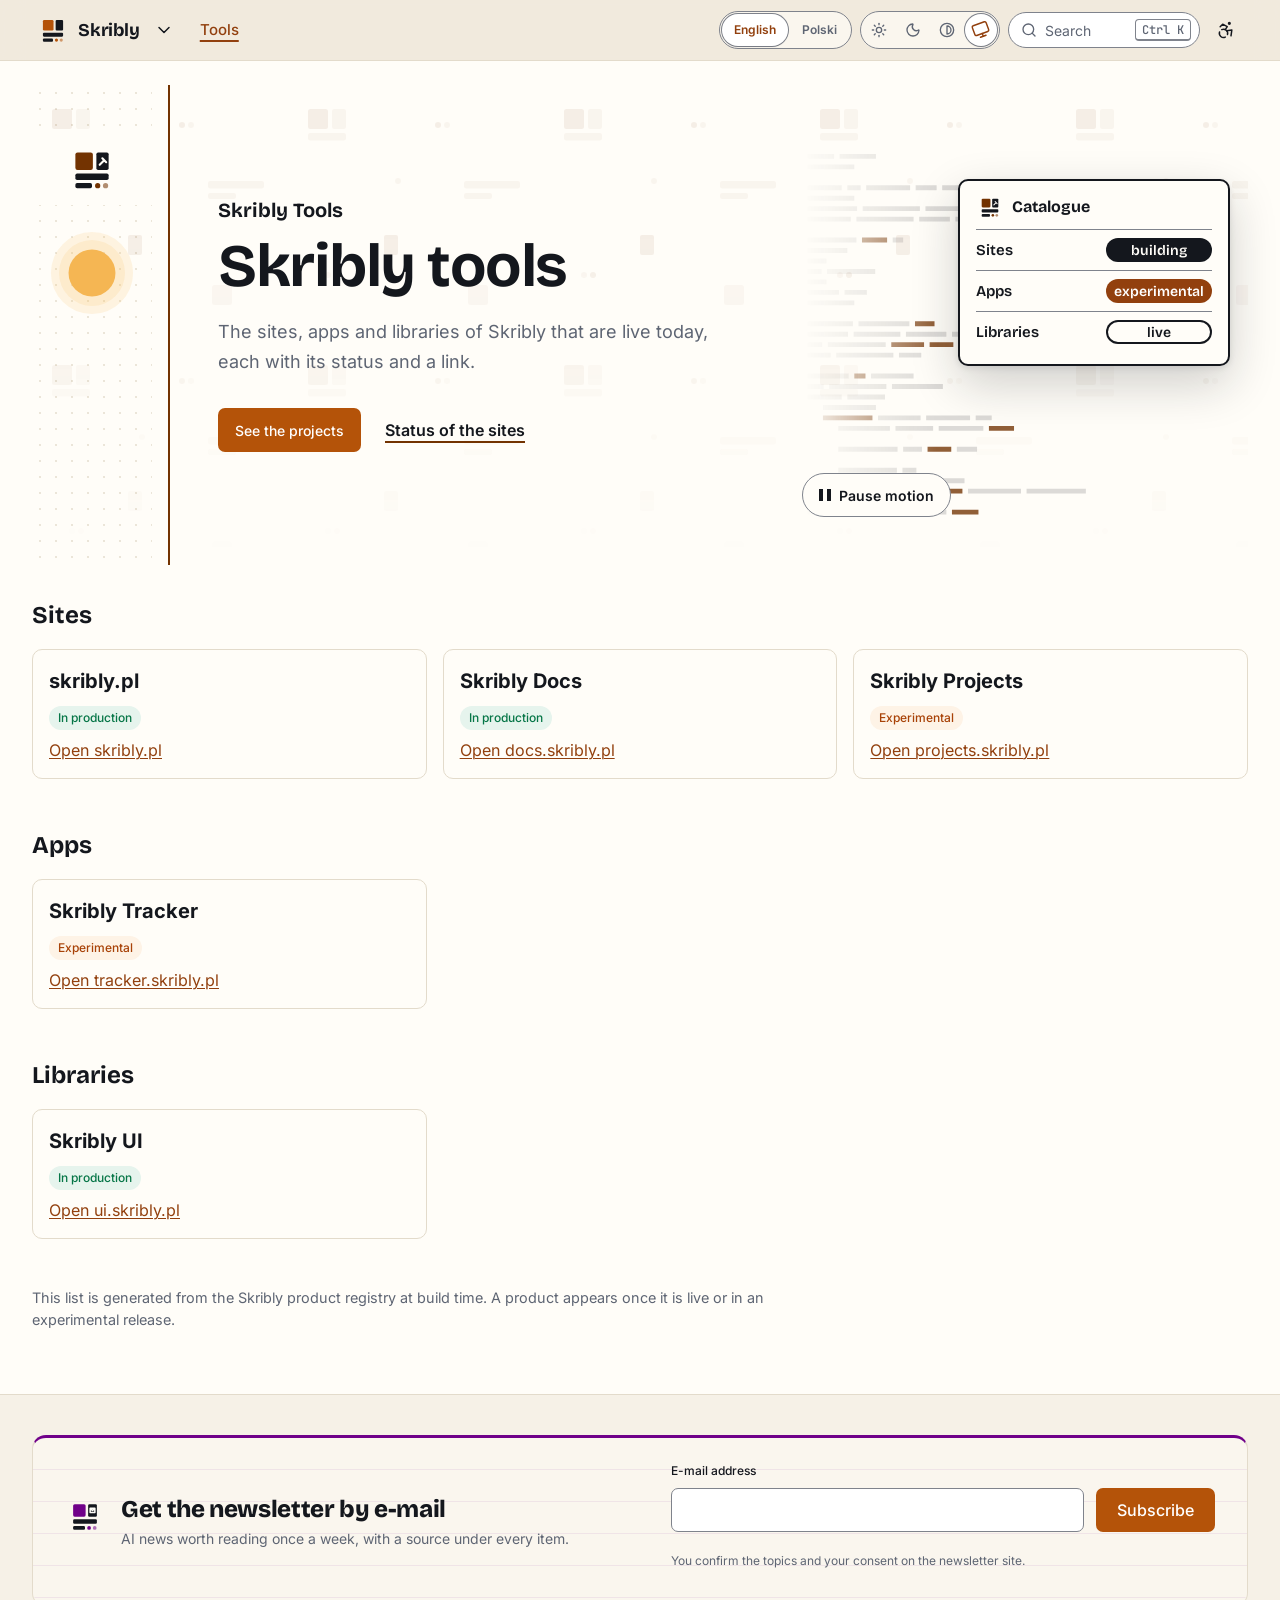
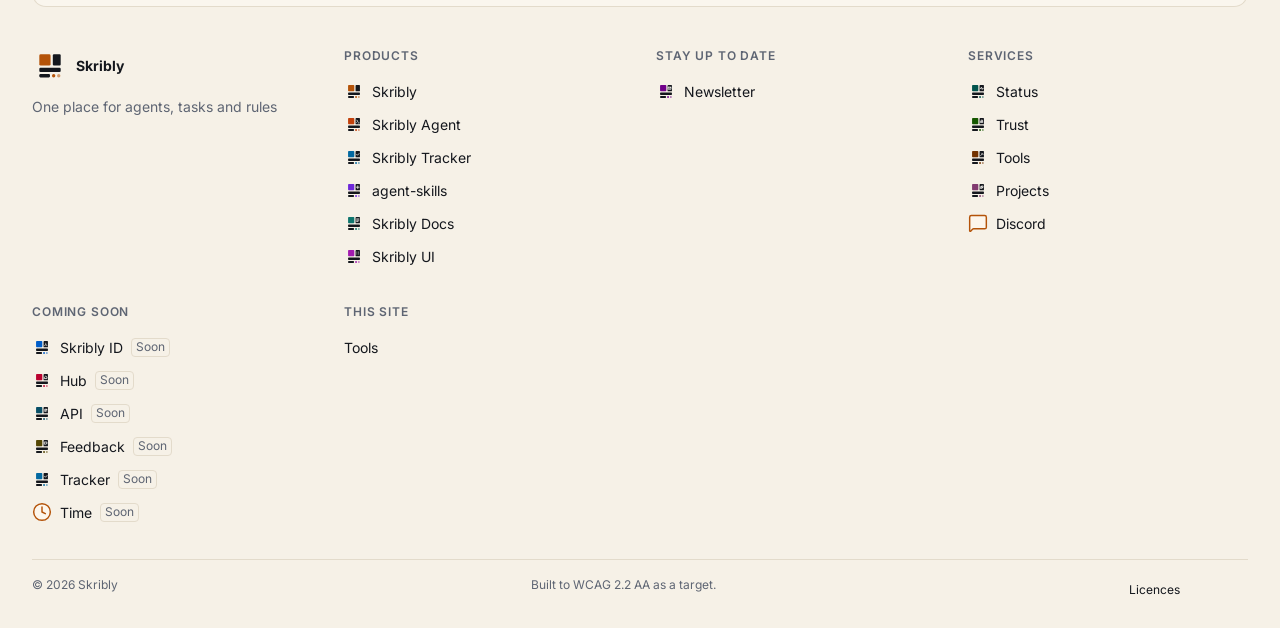
==== commit 36efe850: "publish: brand hero on the home page" ====
--- a/index.html
+++ b/index.html
@@ -1 +1 @@
-<!DOCTYPE html><html lang="en" dir="ltr"><head><meta charset="utf-8"><meta name="viewport" content="width=device-width, initial-scale=1"><title>Skribly</title><meta name="description" content="The Skribly tools that are live today: sites, apps, libraries and more, each with its status and a link."><link rel="canonical" href="https://tools.skribly.pl/"><link rel="alternate" hreflang="en" href="https://tools.skribly.pl/"><link rel="alternate" hreflang="pl" href="https://tools.skribly.pl/pl/"><link rel="alternate" hreflang="x-default" href="https://tools.skribly.pl/"><script src="/_astro/prepaint.iife.DfruCCWJ.js"></script><meta name="color-scheme" content="light dark"><meta name="theme-color" media="(prefers-color-scheme: light)" content="#fffdf8"><meta name="theme-color" media="(prefers-color-scheme: dark)" content="#111318"><meta name="referrer" content="strict-origin-when-cross-origin"><link rel="preload" href="/_astro/inter-latin-wght-normal.Dx4kXJAl.woff2" as="font" type="font/woff2" crossorigin><link rel="preload" href="/_astro/bricolage-grotesque-latin-wght-normal.DLoelf7F.woff2" as="font" type="font/woff2" crossorigin><link rel="icon" href="/_astro/skribly.Zs_Yda3L.svg" type="image/svg+xml"><meta property="og:type" content="website"><meta property="og:site_name" content="Skribly"><meta property="og:locale" content="en_GB"><meta property="og:url" content="https://tools.skribly.pl/"><meta property="og:title" content="Skribly"><meta property="og:description" content="The Skribly tools that are live today: sites, apps, libraries and more, each with its status and a link."><meta name="twitter:card" content="summary"><meta name="twitter:title" content="Skribly"><meta name="twitter:description" content="The Skribly tools that are live today: sites, apps, libraries and more, each with its status and a link."><script type="application/ld+json">{"@context":"https://schema.org","@graph":[{"@type":"Organization","@id":"https://skribly.pl/#organization","name":"Skribly","url":"https://skribly.pl/","logo":"https://skribly.pl/img/icons/icon-512.png","sameAs":["https://docs.skribly.pl/","https://ui.skribly.pl/"]},{"@type":"WebSite","@id":"https://tools.skribly.pl/#website","name":"Skribly","url":"https://tools.skribly.pl/","inLanguage":"en","description":"The Skribly tools that are live today: sites, apps, libraries and more, each with its status and a link.","publisher":{"@id":"https://skribly.pl/#organization"}},{"@type":"WebPage","@id":"https://tools.skribly.pl/#page","url":"https://tools.skribly.pl/","name":"Skribly","description":"The Skribly tools that are live today: sites, apps, libraries and more, each with its status and a link.","inLanguage":"en","isPartOf":{"@id":"https://tools.skribly.pl/#website"},"publisher":{"@id":"https://skribly.pl/#organization"}}]}</script><meta http-equiv="Content-Security-Policy" content="default-src 'none'; connect-src 'self'; script-src 'self' 'wasm-unsafe-eval'; style-src 'self'; img-src 'self' data:; font-src 'self'; manifest-src 'self'; media-src 'self'; base-uri 'none'; form-action https://newsletter.skribly.pl; upgrade-insecure-requests"><link rel="stylesheet" href="/_astro/Page.pboyIWWr.css"></head><body class="sk-page"><a class="sk-skip-link" href="#content">Skip to content</a><header class="sk-site-header sk-product--skribly" data-sk-header><div class="sk-container sk-container--wide sk-site-header__bar"><div class="sk-site-header__brand"><a class="sk-site-header__home" href="/" aria-label="Skribly, home page"><svg class="sk-logo sk-logo--skribly" viewBox="0 0 64 64" width="2.125rem" height="2.125rem" focusable="false" aria-hidden="true"><rect x="13" y="13" width="20" height="20" rx="2.5" fill="var(--sk-accent)"/><rect x="37" y="13" width="14" height="20" rx="2" fill="currentColor"/><rect x="13" y="37" width="38" height="7.5" rx="2" fill="currentColor"/><rect x="13" y="48" width="19" height="6" rx="2" fill="currentColor"/><circle cx="38.5" cy="51" r="3" fill="var(--sk-accent)"/><circle cx="47.5" cy="51" r="3" fill="var(--sk-accent)" opacity="0.55"/></svg><span class="sk-site-header__name">Skribly</span></a><details class="sk-dropdown sk-ecosystem"><summary class="sk-icon-button sk-ecosystem__toggle" aria-label="Switch product" title="Switch product"><svg class="sk-icon sk-dropdown__chevron" viewBox="0 0 24 24" focusable="false" data-icon="chevron.down" aria-hidden="true"><path d="m6 9 6 6 6-6"></path></svg></summary><div class="sk-dropdown__panel"><p class="sk-ecosystem__title" id="sk-ecosystem-skribly">Skribly products</p><ul class="sk-ecosystem__list" aria-labelledby="sk-ecosystem-skribly"><li><a class="sk-ecosystem__item sk-product--skribly" href="https://skribly.pl/" aria-current="true"><svg class="sk-logo sk-logo--skribly" viewBox="0 0 64 64" width="2.25rem" height="2.25rem" focusable="false" aria-hidden="true"><rect x="13" y="13" width="20" height="20" rx="2.5" fill="var(--sk-accent)"/><rect x="37" y="13" width="14" height="20" rx="2" fill="currentColor"/><rect x="13" y="37" width="38" height="7.5" rx="2" fill="currentColor"/><rect x="13" y="48" width="19" height="6" rx="2" fill="currentColor"/><circle cx="38.5" cy="51" r="3" fill="var(--sk-accent)"/><circle cx="47.5" cy="51" r="3" fill="var(--sk-accent)" opacity="0.55"/></svg><span><strong>Skribly</strong><span>One place for agents, tasks and rules</span></span><span class="sk-ecosystem__here">You are here</span></a></li><li><a class="sk-ecosystem__item sk-product--agent" href="https://agent.skribly.pl/"><svg class="sk-logo sk-logo--agent" viewBox="0 0 64 64" width="2.25rem" height="2.25rem" focusable="false" aria-hidden="true"><rect x="13" y="13" width="20" height="20" rx="2.5" fill="var(--sk-tool-agent)"/><rect x="37" y="13" width="14" height="20" rx="2" fill="currentColor"/><path d="M40.6 19.4l3.6 3.6-3.6 3.6M45.6 28.4h2.6" fill="none" stroke="var(--sk-bg)" stroke-width="2.4" stroke-linecap="round" stroke-linejoin="round"/><rect x="13" y="37" width="38" height="7.5" rx="2" fill="currentColor"/><rect x="13" y="48" width="19" height="6" rx="2" fill="currentColor"/><circle cx="38.5" cy="51" r="3" fill="var(--sk-tool-agent)"/><circle cx="47.5" cy="51" r="3" fill="var(--sk-tool-agent)" opacity="0.55"/></svg><span><strong>Skribly Agent</strong><span>Where agents work</span></span></a></li><li><a class="sk-ecosystem__item sk-product--tracker" href="https://skribly.pl/apps/skribly-tracker/"><svg class="sk-logo sk-logo--tracker" viewBox="0 0 64 64" width="2.25rem" height="2.25rem" focusable="false" aria-hidden="true"><rect x="13" y="13" width="20" height="20" rx="2.5" fill="var(--sk-tool-tracker)"/><rect x="37" y="13" width="14" height="20" rx="2" fill="currentColor"/><path d="M40.4 23.6l2.8 2.8 4.8-5.4" fill="none" stroke="var(--sk-bg)" stroke-width="2.4" stroke-linecap="round" stroke-linejoin="round"/><rect x="13" y="37" width="38" height="7.5" rx="2" fill="currentColor"/><rect x="13" y="48" width="19" height="6" rx="2" fill="currentColor"/><circle cx="38.5" cy="51" r="3" fill="var(--sk-tool-tracker)"/><circle cx="47.5" cy="51" r="3" fill="var(--sk-tool-tracker)" opacity="0.55"/></svg><span><strong>Skribly Tracker</strong><span>Where tasks begin</span></span></a></li><li><a class="sk-ecosystem__item sk-product--skills" href="https://skribly.pl/apps/agent-skills/"><svg class="sk-logo sk-logo--skills" viewBox="0 0 64 64" width="2.25rem" height="2.25rem" focusable="false" aria-hidden="true"><rect x="13" y="13" width="20" height="20" rx="2.5" fill="var(--sk-tool-skills)"/><rect x="37" y="13" width="14" height="20" rx="2" fill="currentColor"/><path d="M44 18.6v8.8M39.6 23h8.8" fill="none" stroke="var(--sk-bg)" stroke-width="2.4" stroke-linecap="round" stroke-linejoin="round"/><rect x="13" y="37" width="38" height="7.5" rx="2" fill="currentColor"/><rect x="13" y="48" width="19" height="6" rx="2" fill="currentColor"/><circle cx="38.5" cy="51" r="3" fill="var(--sk-tool-skills)"/><circle cx="47.5" cy="51" r="3" fill="var(--sk-tool-skills)" opacity="0.55"/></svg><span><strong>agent-skills</strong><span>Where the rules live</span></span></a></li><li><a class="sk-ecosystem__item sk-product--docs" href="https://docs.skribly.pl/"><svg class="sk-logo sk-logo--docs" viewBox="0 0 64 64" width="2.25rem" height="2.25rem" focusable="false" aria-hidden="true"><rect x="13" y="13" width="20" height="20" rx="2.5" fill="var(--sk-tool-docs)"/><rect x="37" y="13" width="14" height="20" rx="2" fill="currentColor"/><path d="M40.4 19h7.2M40.4 23h7.2M40.4 27h4.4" fill="none" stroke="var(--sk-bg)" stroke-width="2.4" stroke-linecap="round" stroke-linejoin="round"/><rect x="13" y="37" width="38" height="7.5" rx="2" fill="currentColor"/><rect x="13" y="48" width="19" height="6" rx="2" fill="currentColor"/><circle cx="38.5" cy="51" r="3" fill="var(--sk-tool-docs)"/><circle cx="47.5" cy="51" r="3" fill="var(--sk-tool-docs)" opacity="0.55"/></svg><span><strong>Skribly Docs</strong><span>Guides and reference</span></span></a></li><li><a class="sk-ecosystem__item sk-product--ui" href="https://ui.skribly.pl/"><svg class="sk-logo sk-logo--ui" viewBox="0 0 64 64" width="2.25rem" height="2.25rem" focusable="false" aria-hidden="true"><rect x="13" y="13" width="20" height="20" rx="2.5" fill="var(--sk-tool-ui)"/><rect x="37" y="13" width="14" height="20" rx="2" fill="currentColor"/><path d="M41.2 19.6h.01M46.8 19.6h.01M41.2 25.4h.01M46.8 25.4h.01" fill="none" stroke="var(--sk-bg)" stroke-width="2.4" stroke-linecap="round" stroke-linejoin="round"/><rect x="13" y="37" width="38" height="7.5" rx="2" fill="currentColor"/><rect x="13" y="48" width="19" height="6" rx="2" fill="currentColor"/><circle cx="38.5" cy="51" r="3" fill="var(--sk-tool-ui)"/><circle cx="47.5" cy="51" r="3" fill="var(--sk-tool-ui)" opacity="0.55"/></svg><span><strong>Skribly UI</strong><span>Tokens and components</span></span></a></li></ul><p class="sk-ecosystem__title" id="sk-ecosystem-skribly-channels">Stay up to date</p><ul class="sk-ecosystem__list" aria-labelledby="sk-ecosystem-skribly-channels"><li><a class="sk-ecosystem__item sk-product--newsletter" href="https://newsletter.skribly.pl/"><svg class="sk-logo sk-logo--newsletter" viewBox="0 0 64 64" width="2.25rem" height="2.25rem" focusable="false" aria-hidden="true"><rect x="13" y="13" width="20" height="20" rx="2.5" fill="var(--sk-tool-newsletter)"/><rect x="37" y="13" width="14" height="20" rx="2" fill="currentColor"/><path d="M40.2 19.6h7.6v6.8h-7.6zM40.6 20.2l3.4 2.8 3.4-2.8" fill="none" stroke="var(--sk-bg)" stroke-width="2.4" stroke-linecap="round" stroke-linejoin="round"/><rect x="13" y="37" width="38" height="7.5" rx="2" fill="currentColor"/><rect x="13" y="48" width="19" height="6" rx="2" fill="currentColor"/><circle cx="38.5" cy="51" r="3" fill="var(--sk-tool-newsletter)"/><circle cx="47.5" cy="51" r="3" fill="var(--sk-tool-newsletter)" opacity="0.55"/></svg><span><strong>Skribly Newsletter</strong><span>AI news every week, each with its source</span></span></a></li></ul><p class="sk-ecosystem__title" id="sk-ecosystem-skribly-services">Services</p><ul class="sk-ecosystem__list" aria-labelledby="sk-ecosystem-skribly-services"><li><a class="sk-ecosystem__item sk-product--status" href="https://status.skribly.pl/"><svg class="sk-logo sk-logo--status" viewBox="0 0 64 64" width="2.25rem" height="2.25rem" focusable="false" aria-hidden="true"><rect x="13" y="13" width="20" height="20" rx="2.5" fill="var(--sk-tool-status)"/><rect x="37" y="13" width="14" height="20" rx="2" fill="currentColor"/><path d="M39.6 23.6h2.2l1.4-3.6 2.4 6.8 1.4-3.2h1.4" fill="none" stroke="var(--sk-bg)" stroke-width="2.4" stroke-linecap="round" stroke-linejoin="round"/><rect x="13" y="37" width="38" height="7.5" rx="2" fill="currentColor"/><rect x="13" y="48" width="19" height="6" rx="2" fill="currentColor"/><circle cx="38.5" cy="51" r="3" fill="var(--sk-tool-status)"/><circle cx="47.5" cy="51" r="3" fill="var(--sk-tool-status)" opacity="0.55"/></svg><span><strong>Skribly Status</strong><span>Is every service up</span></span></a></li><li><a class="sk-ecosystem__item sk-product--trust" href="https://trust.skribly.pl/"><svg class="sk-logo sk-logo--trust" viewBox="0 0 64 64" width="2.25rem" height="2.25rem" focusable="false" aria-hidden="true"><rect x="13" y="13" width="20" height="20" rx="2.5" fill="var(--sk-tool-trust)"/><rect x="37" y="13" width="14" height="20" rx="2" fill="currentColor"/><path d="M41.8 22.6v-3h4.4v3M40.8 24.2h6.4v2.8h-6.4z" fill="none" stroke="var(--sk-bg)" stroke-width="2.4" stroke-linecap="round" stroke-linejoin="round"/><rect x="13" y="37" width="38" height="7.5" rx="2" fill="currentColor"/><rect x="13" y="48" width="19" height="6" rx="2" fill="currentColor"/><circle cx="38.5" cy="51" r="3" fill="var(--sk-tool-trust)"/><circle cx="47.5" cy="51" r="3" fill="var(--sk-tool-trust)" opacity="0.55"/></svg><span><strong>Skribly Trust</strong><span>Security, privacy and accessibility</span></span></a></li><li><a class="sk-ecosystem__item sk-product--tools" href="https://tools.skribly.pl/"><svg class="sk-logo sk-logo--tools" viewBox="0 0 64 64" width="2.25rem" height="2.25rem" focusable="false" aria-hidden="true"><rect x="13" y="13" width="20" height="20" rx="2.5" fill="var(--sk-tool-tools)"/><rect x="37" y="13" width="14" height="20" rx="2" fill="currentColor"/><path d="M40.8 27.2L46 22M43.8 19.8l4.4 4.4" fill="none" stroke="var(--sk-bg)" stroke-width="2.4" stroke-linecap="round" stroke-linejoin="round"/><rect x="13" y="37" width="38" height="7.5" rx="2" fill="currentColor"/><rect x="13" y="48" width="19" height="6" rx="2" fill="currentColor"/><circle cx="38.5" cy="51" r="3" fill="var(--sk-tool-tools)"/><circle cx="47.5" cy="51" r="3" fill="var(--sk-tool-tools)" opacity="0.55"/></svg><span><strong>Skribly Tools</strong><span>Small tools in the browser</span></span></a></li><li><a class="sk-ecosystem__item sk-product--projects" href="https://projects.skribly.pl/"><svg class="sk-logo sk-logo--projects" viewBox="0 0 64 64" width="2.25rem" height="2.25rem" focusable="false" aria-hidden="true"><rect x="13" y="13" width="20" height="20" rx="2.5" fill="var(--sk-tool-projects)"/><rect x="37" y="13" width="14" height="20" rx="2" fill="currentColor"/><path d="M40.4 21.8h4.8v4.8h-4.8zM43 21.8v-2.6h4.8v4.8h-2.6" fill="none" stroke="var(--sk-bg)" stroke-width="2.4" stroke-linecap="round" stroke-linejoin="round"/><rect x="13" y="37" width="38" height="7.5" rx="2" fill="currentColor"/><rect x="13" y="48" width="19" height="6" rx="2" fill="currentColor"/><circle cx="38.5" cy="51" r="3" fill="var(--sk-tool-projects)"/><circle cx="47.5" cy="51" r="3" fill="var(--sk-tool-projects)" opacity="0.55"/></svg><span><strong>Skribly Projects</strong><span>Every part and how far it is</span></span></a></li><li><a class="sk-ecosystem__item sk-product--discord" href="https://dc.skribly.pl/"><svg class="sk-icon sk-icon--duo sk-ecosystem__icon" viewBox="0 0 24 24" focusable="false" data-icon="content.comment" aria-hidden="true"><g class="sk-icon__fill"><path d="M22 17a2 2 0 0 1-2 2H6.828a2 2 0 0 0-1.414.586l-2.202 2.202A.71.71 0 0 1 2 21.286V5a2 2 0 0 1 2-2h16a2 2 0 0 1 2 2z"></path></g><path d="M22 17a2 2 0 0 1-2 2H6.828a2 2 0 0 0-1.414.586l-2.202 2.202A.71.71 0 0 1 2 21.286V5a2 2 0 0 1 2-2h16a2 2 0 0 1 2 2z"></path></svg><span><strong>Discord</strong><span>Talk with the people who build Skribly</span></span></a></li></ul></div></details></div><div class="sk-site-header__quick"><button class="sk-search-button sk-site-header__wide" type="button" data-sk-search-open data-sk-needs-js aria-haspopup="dialog" aria-controls="sk-search" aria-keyshortcuts="Control+K /"><svg class="sk-icon" viewBox="0 0 24 24" focusable="false" data-icon="action.search" aria-hidden="true"><g class="sk-icon__fill"><circle cx="11" cy="11" r="8"></circle></g><path d="m21 21-4.34-4.34"></path><circle cx="11" cy="11" r="8"></circle></svg><span>Search</span><kbd class="sk-kbd" aria-hidden="true">Ctrl K</kbd></button><button class="sk-icon-button sk-site-header__narrow" type="button" data-sk-search-open data-sk-needs-js aria-label="Search" aria-haspopup="dialog" aria-controls="sk-search" aria-keyshortcuts="Control+K /"><svg class="sk-icon" viewBox="0 0 24 24" focusable="false" data-icon="action.search" aria-hidden="true"><g class="sk-icon__fill"><circle cx="11" cy="11" r="8"></circle></g><path d="m21 21-4.34-4.34"></path><circle cx="11" cy="11" r="8"></circle></svg></button><button class="sk-icon-button" type="button" data-sk-a11y-open data-sk-needs-js aria-controls="sk-a11y-panel" aria-expanded="false" aria-label="Accessibility" title="Open accessibility settings"><svg class="sk-icon" viewBox="0 0 24 24" focusable="false" data-icon="nav.accessibility" aria-hidden="true"><g class="sk-icon__fill"><circle cx="16" cy="4" r="1"></circle></g><circle cx="16" cy="4" r="1"></circle><path d="m18 19 1-7-6 1"></path><path d="m5 8 3-3 5.5 3-2.36 3.5"></path><path d="M4.24 14.5a5 5 0 0 0 6.88 6"></path><path d="M13.76 17.5a5 5 0 0 0-6.88-6"></path></svg></button><button class="sk-icon-button sk-site-header__menu-toggle" type="button" data-sk-menu-toggle data-sk-needs-js aria-expanded="false" aria-controls="sk-site-drawer-skribly" aria-label="Menu" data-open="Menu" data-close="Close menu"><span class="sk-burger" aria-hidden="true"><span></span><span></span><span></span></span></button></div><div class="sk-site-header__drawer" id="sk-site-drawer-skribly"><nav class="sk-site-nav" aria-label="Main navigation"><ul class="sk-site-nav__list"><li><a class="sk-site-nav__link" href="/" aria-current="page">Tools</a></li></ul></nav><div class="sk-site-header__tools"><nav class="sk-language-switch" aria-label="Language"><ul><li><span lang="en" aria-current="true">English</span></li><li><a href="/pl/" lang="pl" hreflang="pl">Polski</a></li></ul></nav><fieldset class="sk-theme-switch" data-sk-theme-switch><legend class="sk-visually-hidden">Theme</legend><label title="Light"><input type="radio" name="sk-theme-xyjuu5" value="light"><svg class="sk-icon" viewBox="0 0 24 24" focusable="false" data-icon="theme.light" aria-hidden="true"><g class="sk-icon__fill"><circle cx="12" cy="12" r="4"></circle></g><circle cx="12" cy="12" r="4"></circle><path d="M12 2v2"></path><path d="M12 20v2"></path><path d="m4.93 4.93 1.41 1.41"></path><path d="m17.66 17.66 1.41 1.41"></path><path d="M2 12h2"></path><path d="M20 12h2"></path><path d="m6.34 17.66-1.41 1.41"></path><path d="m19.07 4.93-1.41 1.41"></path></svg><span class="sk-visually-hidden">Light</span></label><label title="Dark"><input type="radio" name="sk-theme-xyjuu5" value="dark"><svg class="sk-icon" viewBox="0 0 24 24" focusable="false" data-icon="theme.dark" aria-hidden="true"><g class="sk-icon__fill"><path d="M20.985 12.486a9 9 0 1 1-9.473-9.472c.405-.022.617.46.402.803a6 6 0 0 0 8.268 8.268c.344-.215.825-.004.803.401"></path></g><path d="M20.985 12.486a9 9 0 1 1-9.473-9.472c.405-.022.617.46.402.803a6 6 0 0 0 8.268 8.268c.344-.215.825-.004.803.401"></path></svg><span class="sk-visually-hidden">Dark</span></label><label title="High contrast"><input type="radio" name="sk-theme-xyjuu5" value="contrast"><svg class="sk-icon" viewBox="0 0 24 24" focusable="false" data-icon="theme.contrast" aria-hidden="true"><g class="sk-icon__fill"><circle cx="12" cy="12" r="10"></circle><path d="M12 18a6 6 0 0 0 0-12v12z"></path></g><circle cx="12" cy="12" r="10"></circle><path d="M12 18a6 6 0 0 0 0-12v12z"></path></svg><span class="sk-visually-hidden">High contrast</span></label><label title="System"><input type="radio" name="sk-theme-xyjuu5" value="system" checked><svg class="sk-icon" viewBox="0 0 24 24" focusable="false" data-icon="theme.system" aria-hidden="true"><g class="sk-icon__fill"><rect rx="2" x="2" y="3" width="20" height="14"></rect></g><rect rx="2" x="2" y="3" width="20" height="14"></rect><line x1="8" y1="21" x2="16" y2="21"></line><line x1="12" y1="17" x2="12" y2="21"></line></svg><span class="sk-visually-hidden">System</span></label></fieldset><script type="module" src="/_astro/ThemeSwitch.astro_astro_type_script_index_0_lang.CFWxGLRv.js"></script></div></div></div></header><script type="module" src="/_astro/SiteHeader.astro_astro_type_script_index_0_lang.C7ESqmu-.js"></script><main class="sk-page__main sk-page__main--wide" id="content" tabindex="-1" data-pagefind-body><div class="site-main" data-pagefind-body><div class="hero-wrap"><header class="sk-hero sk-hero--page sk-pattern sk-pattern--grid sk-product--tools" data-sk-hero="page"><div class="sk-hero__body"><h1 class="sk-hero__title">Skribly tools</h1><p class="sk-hero__lead">The sites, apps and libraries of Skribly that are live today, each with its status and a link.</p></div></header></div><section class="page-measure page-section" aria-labelledby="kind-site"><h2 id="kind-site">Sites</h2><ul class="tool-list" role="list"><li class="tool-list__item" data-id="website" data-lifecycle="production"><h3 class="tool-list__name">skribly.pl</h3><p class="tool-list__status"><span class="sk-visually-hidden">Status: </span><span class="sk-badge sk-badge--ok">In production</span></p><p><a class="sk-link" href="https://skribly.pl/">Open skribly.pl</a></p></li><li class="tool-list__item" data-id="docs" data-lifecycle="production"><h3 class="tool-list__name">Skribly Docs</h3><p class="tool-list__status"><span class="sk-visually-hidden">Status: </span><span class="sk-badge sk-badge--ok">In production</span></p><p><a class="sk-link" href="https://docs.skribly.pl/">Open docs.skribly.pl</a></p></li><li class="tool-list__item" data-id="projects" data-lifecycle="experimental"><h3 class="tool-list__name">Skribly Projects</h3><p class="tool-list__status"><span class="sk-visually-hidden">Status: </span><span class="sk-badge sk-badge--warn">Experimental</span></p><p><a class="sk-link" href="https://projects.skribly.pl/">Open projects.skribly.pl</a></p></li></ul></section><section class="page-measure page-section" aria-labelledby="kind-app"><h2 id="kind-app">Apps</h2><ul class="tool-list" role="list"><li class="tool-list__item" data-id="tracker" data-lifecycle="experimental"><h3 class="tool-list__name">Skribly Tracker</h3><p class="tool-list__status"><span class="sk-visually-hidden">Status: </span><span class="sk-badge sk-badge--warn">Experimental</span></p><p><a class="sk-link" href="https://tracker.skribly.pl/">Open tracker.skribly.pl</a></p></li></ul></section><section class="page-measure page-section" aria-labelledby="kind-library"><h2 id="kind-library">Libraries</h2><ul class="tool-list" role="list"><li class="tool-list__item" data-id="ui" data-lifecycle="production"><h3 class="tool-list__name">Skribly UI</h3><p class="tool-list__status"><span class="sk-visually-hidden">Status: </span><span class="sk-badge sk-badge--ok">In production</span></p><p><a class="sk-link" href="https://ui.skribly.pl/">Open ui.skribly.pl</a></p></li></ul></section><section class="page-measure page-section"><p class="tool-note">This list is generated from the Skribly product registry at build time. A product appears once it is live or in an experimental release.</p></section></div></main><footer class="sk-site-footer sk-product--skribly"><div class="sk-container sk-container--wide"><section aria-labelledby="sk-footer-newsletter-title" class="sk-band sk-band--sunken sk-pattern sk-pattern--ruled sk-product--newsletter sk-newsletter-signup sk-newsletter-signup--footer"><div class="sk-newsletter-signup__text"><svg class="sk-logo sk-logo--newsletter" viewBox="0 0 64 64" width="2.5rem" height="2.5rem" focusable="false" aria-hidden="true"><rect x="13" y="13" width="20" height="20" rx="2.5" fill="var(--sk-tool-newsletter)"/><rect x="37" y="13" width="14" height="20" rx="2" fill="currentColor"/><path d="M40.2 19.6h7.6v6.8h-7.6zM40.6 20.2l3.4 2.8 3.4-2.8" fill="none" stroke="var(--sk-bg)" stroke-width="2.4" stroke-linecap="round" stroke-linejoin="round"/><rect x="13" y="37" width="38" height="7.5" rx="2" fill="currentColor"/><rect x="13" y="48" width="19" height="6" rx="2" fill="currentColor"/><circle cx="38.5" cy="51" r="3" fill="var(--sk-tool-newsletter)"/><circle cx="47.5" cy="51" r="3" fill="var(--sk-tool-newsletter)" opacity="0.55"/></svg><h2 class="sk-newsletter-signup__title" id="sk-footer-newsletter-title">Get the newsletter by e-mail</h2><p class="sk-newsletter-signup__lead">AI news worth reading once a week, with a source under every item.</p></div><form class="sk-newsletter-signup__form" method="get" action="https://newsletter.skribly.pl/#signup" aria-labelledby="sk-footer-newsletter-title"><label class="sk-label" for="sk-footer-newsletter-email">E-mail address</label><div class="sk-newsletter-signup__row"><input class="sk-input sk-newsletter-signup__input" type="email" id="sk-footer-newsletter-email" name="email" autocomplete="email" inputmode="email" spellcheck="false" maxlength="254" required aria-describedby="sk-footer-newsletter-hint"><button class="sk-button" type="submit">Subscribe</button></div><p class="sk-hint" id="sk-footer-newsletter-hint">You confirm the topics and your consent on the newsletter site.</p></form></section><div class="sk-site-footer__grid"><div class="sk-site-footer__brand"><a href="https://skribly.pl/" aria-label="Skribly, home page"><svg class="sk-logo sk-logo--skribly" viewBox="0 0 64 64" width="2.25rem" height="2.25rem" focusable="false" aria-hidden="true"><rect x="13" y="13" width="20" height="20" rx="2.5" fill="var(--sk-accent)"/><rect x="37" y="13" width="14" height="20" rx="2" fill="currentColor"/><rect x="13" y="37" width="38" height="7.5" rx="2" fill="currentColor"/><rect x="13" y="48" width="19" height="6" rx="2" fill="currentColor"/><circle cx="38.5" cy="51" r="3" fill="var(--sk-accent)"/><circle cx="47.5" cy="51" r="3" fill="var(--sk-accent)" opacity="0.55"/></svg><strong>Skribly</strong></a><p>One place for agents, tasks and rules</p></div><nav aria-labelledby="sk-footer-products-skribly"><h2 id="sk-footer-products-skribly">Products</h2><ul><li><a href="https://skribly.pl/" aria-current="true"><svg class="sk-logo sk-logo--skribly" viewBox="0 0 64 64" width="1.25rem" height="1.25rem" focusable="false" aria-hidden="true"><rect x="13" y="13" width="20" height="20" rx="2.5" fill="var(--sk-accent)"/><rect x="37" y="13" width="14" height="20" rx="2" fill="currentColor"/><rect x="13" y="37" width="38" height="7.5" rx="2" fill="currentColor"/><rect x="13" y="48" width="19" height="6" rx="2" fill="currentColor"/><circle cx="38.5" cy="51" r="3" fill="var(--sk-accent)"/><circle cx="47.5" cy="51" r="3" fill="var(--sk-accent)" opacity="0.55"/></svg>Skribly</a></li><li><a href="https://agent.skribly.pl/"><svg class="sk-logo sk-logo--agent" viewBox="0 0 64 64" width="1.25rem" height="1.25rem" focusable="false" aria-hidden="true"><rect x="13" y="13" width="20" height="20" rx="2.5" fill="var(--sk-tool-agent)"/><rect x="37" y="13" width="14" height="20" rx="2" fill="currentColor"/><path d="M40.6 19.4l3.6 3.6-3.6 3.6M45.6 28.4h2.6" fill="none" stroke="var(--sk-bg)" stroke-width="2.4" stroke-linecap="round" stroke-linejoin="round"/><rect x="13" y="37" width="38" height="7.5" rx="2" fill="currentColor"/><rect x="13" y="48" width="19" height="6" rx="2" fill="currentColor"/><circle cx="38.5" cy="51" r="3" fill="var(--sk-tool-agent)"/><circle cx="47.5" cy="51" r="3" fill="var(--sk-tool-agent)" opacity="0.55"/></svg>Skribly Agent</a></li><li><a href="https://skribly.pl/apps/skribly-tracker/"><svg class="sk-logo sk-logo--tracker" viewBox="0 0 64 64" width="1.25rem" height="1.25rem" focusable="false" aria-hidden="true"><rect x="13" y="13" width="20" height="20" rx="2.5" fill="var(--sk-tool-tracker)"/><rect x="37" y="13" width="14" height="20" rx="2" fill="currentColor"/><path d="M40.4 23.6l2.8 2.8 4.8-5.4" fill="none" stroke="var(--sk-bg)" stroke-width="2.4" stroke-linecap="round" stroke-linejoin="round"/><rect x="13" y="37" width="38" height="7.5" rx="2" fill="currentColor"/><rect x="13" y="48" width="19" height="6" rx="2" fill="currentColor"/><circle cx="38.5" cy="51" r="3" fill="var(--sk-tool-tracker)"/><circle cx="47.5" cy="51" r="3" fill="var(--sk-tool-tracker)" opacity="0.55"/></svg>Skribly Tracker</a></li><li><a href="https://skribly.pl/apps/agent-skills/"><svg class="sk-logo sk-logo--skills" viewBox="0 0 64 64" width="1.25rem" height="1.25rem" focusable="false" aria-hidden="true"><rect x="13" y="13" width="20" height="20" rx="2.5" fill="var(--sk-tool-skills)"/><rect x="37" y="13" width="14" height="20" rx="2" fill="currentColor"/><path d="M44 18.6v8.8M39.6 23h8.8" fill="none" stroke="var(--sk-bg)" stroke-width="2.4" stroke-linecap="round" stroke-linejoin="round"/><rect x="13" y="37" width="38" height="7.5" rx="2" fill="currentColor"/><rect x="13" y="48" width="19" height="6" rx="2" fill="currentColor"/><circle cx="38.5" cy="51" r="3" fill="var(--sk-tool-skills)"/><circle cx="47.5" cy="51" r="3" fill="var(--sk-tool-skills)" opacity="0.55"/></svg>agent-skills</a></li><li><a href="https://docs.skribly.pl/"><svg class="sk-logo sk-logo--docs" viewBox="0 0 64 64" width="1.25rem" height="1.25rem" focusable="false" aria-hidden="true"><rect x="13" y="13" width="20" height="20" rx="2.5" fill="var(--sk-tool-docs)"/><rect x="37" y="13" width="14" height="20" rx="2" fill="currentColor"/><path d="M40.4 19h7.2M40.4 23h7.2M40.4 27h4.4" fill="none" stroke="var(--sk-bg)" stroke-width="2.4" stroke-linecap="round" stroke-linejoin="round"/><rect x="13" y="37" width="38" height="7.5" rx="2" fill="currentColor"/><rect x="13" y="48" width="19" height="6" rx="2" fill="currentColor"/><circle cx="38.5" cy="51" r="3" fill="var(--sk-tool-docs)"/><circle cx="47.5" cy="51" r="3" fill="var(--sk-tool-docs)" opacity="0.55"/></svg>Skribly Docs</a></li><li><a href="https://ui.skribly.pl/"><svg class="sk-logo sk-logo--ui" viewBox="0 0 64 64" width="1.25rem" height="1.25rem" focusable="false" aria-hidden="true"><rect x="13" y="13" width="20" height="20" rx="2.5" fill="var(--sk-tool-ui)"/><rect x="37" y="13" width="14" height="20" rx="2" fill="currentColor"/><path d="M41.2 19.6h.01M46.8 19.6h.01M41.2 25.4h.01M46.8 25.4h.01" fill="none" stroke="var(--sk-bg)" stroke-width="2.4" stroke-linecap="round" stroke-linejoin="round"/><rect x="13" y="37" width="38" height="7.5" rx="2" fill="currentColor"/><rect x="13" y="48" width="19" height="6" rx="2" fill="currentColor"/><circle cx="38.5" cy="51" r="3" fill="var(--sk-tool-ui)"/><circle cx="47.5" cy="51" r="3" fill="var(--sk-tool-ui)" opacity="0.55"/></svg>Skribly UI</a></li></ul></nav><nav aria-labelledby="sk-footer-channels-skribly"><h2 id="sk-footer-channels-skribly">Stay up to date</h2><ul><li><a href="https://newsletter.skribly.pl/"><svg class="sk-logo sk-logo--newsletter" viewBox="0 0 64 64" width="1.25rem" height="1.25rem" focusable="false" aria-hidden="true"><rect x="13" y="13" width="20" height="20" rx="2.5" fill="var(--sk-tool-newsletter)"/><rect x="37" y="13" width="14" height="20" rx="2" fill="currentColor"/><path d="M40.2 19.6h7.6v6.8h-7.6zM40.6 20.2l3.4 2.8 3.4-2.8" fill="none" stroke="var(--sk-bg)" stroke-width="2.4" stroke-linecap="round" stroke-linejoin="round"/><rect x="13" y="37" width="38" height="7.5" rx="2" fill="currentColor"/><rect x="13" y="48" width="19" height="6" rx="2" fill="currentColor"/><circle cx="38.5" cy="51" r="3" fill="var(--sk-tool-newsletter)"/><circle cx="47.5" cy="51" r="3" fill="var(--sk-tool-newsletter)" opacity="0.55"/></svg>Newsletter</a></li></ul></nav><nav aria-labelledby="sk-footer-services-skribly"><h2 id="sk-footer-services-skribly">Services</h2><ul><li><a href="https://status.skribly.pl/"><svg class="sk-logo sk-logo--status" viewBox="0 0 64 64" width="1.25rem" height="1.25rem" focusable="false" aria-hidden="true"><rect x="13" y="13" width="20" height="20" rx="2.5" fill="var(--sk-tool-status)"/><rect x="37" y="13" width="14" height="20" rx="2" fill="currentColor"/><path d="M39.6 23.6h2.2l1.4-3.6 2.4 6.8 1.4-3.2h1.4" fill="none" stroke="var(--sk-bg)" stroke-width="2.4" stroke-linecap="round" stroke-linejoin="round"/><rect x="13" y="37" width="38" height="7.5" rx="2" fill="currentColor"/><rect x="13" y="48" width="19" height="6" rx="2" fill="currentColor"/><circle cx="38.5" cy="51" r="3" fill="var(--sk-tool-status)"/><circle cx="47.5" cy="51" r="3" fill="var(--sk-tool-status)" opacity="0.55"/></svg>Status</a></li><li><a href="https://trust.skribly.pl/"><svg class="sk-logo sk-logo--trust" viewBox="0 0 64 64" width="1.25rem" height="1.25rem" focusable="false" aria-hidden="true"><rect x="13" y="13" width="20" height="20" rx="2.5" fill="var(--sk-tool-trust)"/><rect x="37" y="13" width="14" height="20" rx="2" fill="currentColor"/><path d="M41.8 22.6v-3h4.4v3M40.8 24.2h6.4v2.8h-6.4z" fill="none" stroke="var(--sk-bg)" stroke-width="2.4" stroke-linecap="round" stroke-linejoin="round"/><rect x="13" y="37" width="38" height="7.5" rx="2" fill="currentColor"/><rect x="13" y="48" width="19" height="6" rx="2" fill="currentColor"/><circle cx="38.5" cy="51" r="3" fill="var(--sk-tool-trust)"/><circle cx="47.5" cy="51" r="3" fill="var(--sk-tool-trust)" opacity="0.55"/></svg>Trust</a></li><li><a href="https://tools.skribly.pl/"><svg class="sk-logo sk-logo--tools" viewBox="0 0 64 64" width="1.25rem" height="1.25rem" focusable="false" aria-hidden="true"><rect x="13" y="13" width="20" height="20" rx="2.5" fill="var(--sk-tool-tools)"/><rect x="37" y="13" width="14" height="20" rx="2" fill="currentColor"/><path d="M40.8 27.2L46 22M43.8 19.8l4.4 4.4" fill="none" stroke="var(--sk-bg)" stroke-width="2.4" stroke-linecap="round" stroke-linejoin="round"/><rect x="13" y="37" width="38" height="7.5" rx="2" fill="currentColor"/><rect x="13" y="48" width="19" height="6" rx="2" fill="currentColor"/><circle cx="38.5" cy="51" r="3" fill="var(--sk-tool-tools)"/><circle cx="47.5" cy="51" r="3" fill="var(--sk-tool-tools)" opacity="0.55"/></svg>Tools</a></li><li><a href="https://projects.skribly.pl/"><svg class="sk-logo sk-logo--projects" viewBox="0 0 64 64" width="1.25rem" height="1.25rem" focusable="false" aria-hidden="true"><rect x="13" y="13" width="20" height="20" rx="2.5" fill="var(--sk-tool-projects)"/><rect x="37" y="13" width="14" height="20" rx="2" fill="currentColor"/><path d="M40.4 21.8h4.8v4.8h-4.8zM43 21.8v-2.6h4.8v4.8h-2.6" fill="none" stroke="var(--sk-bg)" stroke-width="2.4" stroke-linecap="round" stroke-linejoin="round"/><rect x="13" y="37" width="38" height="7.5" rx="2" fill="currentColor"/><rect x="13" y="48" width="19" height="6" rx="2" fill="currentColor"/><circle cx="38.5" cy="51" r="3" fill="var(--sk-tool-projects)"/><circle cx="47.5" cy="51" r="3" fill="var(--sk-tool-projects)" opacity="0.55"/></svg>Projects</a></li><li><a href="https://dc.skribly.pl/"><svg class="sk-icon sk-icon--duo sk-site-footer__icon" viewBox="0 0 24 24" focusable="false" data-icon="content.comment" aria-hidden="true"><g class="sk-icon__fill"><path d="M22 17a2 2 0 0 1-2 2H6.828a2 2 0 0 0-1.414.586l-2.202 2.202A.71.71 0 0 1 2 21.286V5a2 2 0 0 1 2-2h16a2 2 0 0 1 2 2z"></path></g><path d="M22 17a2 2 0 0 1-2 2H6.828a2 2 0 0 0-1.414.586l-2.202 2.202A.71.71 0 0 1 2 21.286V5a2 2 0 0 1 2-2h16a2 2 0 0 1 2 2z"></path></svg>Discord</a></li></ul></nav><nav aria-labelledby="sk-footer-soon-skribly"><h2 id="sk-footer-soon-skribly">Coming soon</h2><ul><li><a href="https://id.skribly.pl/"><svg class="sk-logo sk-logo--id" viewBox="0 0 64 64" width="1.25rem" height="1.25rem" focusable="false" aria-hidden="true"><rect x="13" y="13" width="20" height="20" rx="2.5" fill="var(--sk-tool-id)"/><rect x="37" y="13" width="14" height="20" rx="2" fill="currentColor"/><path d="M44 20.2h.01M40.8 27.2l1.4-2.6h3.6l1.4 2.6" fill="none" stroke="var(--sk-bg)" stroke-width="2.4" stroke-linecap="round" stroke-linejoin="round"/><rect x="13" y="37" width="38" height="7.5" rx="2" fill="currentColor"/><rect x="13" y="48" width="19" height="6" rx="2" fill="currentColor"/><circle cx="38.5" cy="51" r="3" fill="var(--sk-tool-id)"/><circle cx="47.5" cy="51" r="3" fill="var(--sk-tool-id)" opacity="0.55"/></svg>Skribly ID <span class="sk-site-footer__soon">Soon</span></a></li><li><a href="https://hub.skribly.pl/"><svg class="sk-logo sk-logo--hub" viewBox="0 0 64 64" width="1.25rem" height="1.25rem" focusable="false" aria-hidden="true"><rect x="13" y="13" width="20" height="20" rx="2.5" fill="var(--sk-tool-hub)"/><rect x="37" y="13" width="14" height="20" rx="2" fill="currentColor"/><path d="M40.4 22.6l3.6-3.6 3.6 3.6v4.8h-7.2z" fill="none" stroke="var(--sk-bg)" stroke-width="2.4" stroke-linecap="round" stroke-linejoin="round"/><rect x="13" y="37" width="38" height="7.5" rx="2" fill="currentColor"/><rect x="13" y="48" width="19" height="6" rx="2" fill="currentColor"/><circle cx="38.5" cy="51" r="3" fill="var(--sk-tool-hub)"/><circle cx="47.5" cy="51" r="3" fill="var(--sk-tool-hub)" opacity="0.55"/></svg>Hub <span class="sk-site-footer__soon">Soon</span></a></li><li><a href="https://api.skribly.pl/"><svg class="sk-logo sk-logo--api" viewBox="0 0 64 64" width="1.25rem" height="1.25rem" focusable="false" aria-hidden="true"><rect x="13" y="13" width="20" height="20" rx="2.5" fill="var(--sk-tool-api)"/><rect x="37" y="13" width="14" height="20" rx="2" fill="currentColor"/><path d="M40.4 20.6h7.2M45.6 18.6l2 2-2 2M47.6 25.4h-7.2M42.4 23.4l-2 2 2 2" fill="none" stroke="var(--sk-bg)" stroke-width="2.4" stroke-linecap="round" stroke-linejoin="round"/><rect x="13" y="37" width="38" height="7.5" rx="2" fill="currentColor"/><rect x="13" y="48" width="19" height="6" rx="2" fill="currentColor"/><circle cx="38.5" cy="51" r="3" fill="var(--sk-tool-api)"/><circle cx="47.5" cy="51" r="3" fill="var(--sk-tool-api)" opacity="0.55"/></svg>API <span class="sk-site-footer__soon">Soon</span></a></li><li><a href="https://feedback.skribly.pl/"><svg class="sk-logo sk-logo--feedback" viewBox="0 0 64 64" width="1.25rem" height="1.25rem" focusable="false" aria-hidden="true"><rect x="13" y="13" width="20" height="20" rx="2.5" fill="var(--sk-tool-feedback)"/><rect x="37" y="13" width="14" height="20" rx="2" fill="currentColor"/><path d="M40.4 19.2h7.2v5.6h-3.2l-2.6 2.6v-2.6h-1.4z" fill="none" stroke="var(--sk-bg)" stroke-width="2.4" stroke-linecap="round" stroke-linejoin="round"/><rect x="13" y="37" width="38" height="7.5" rx="2" fill="currentColor"/><rect x="13" y="48" width="19" height="6" rx="2" fill="currentColor"/><circle cx="38.5" cy="51" r="3" fill="var(--sk-tool-feedback)"/><circle cx="47.5" cy="51" r="3" fill="var(--sk-tool-feedback)" opacity="0.55"/></svg>Feedback <span class="sk-site-footer__soon">Soon</span></a></li><li><a href="https://tracker.skribly.pl/"><svg class="sk-logo sk-logo--tracker" viewBox="0 0 64 64" width="1.25rem" height="1.25rem" focusable="false" aria-hidden="true"><rect x="13" y="13" width="20" height="20" rx="2.5" fill="var(--sk-tool-tracker)"/><rect x="37" y="13" width="14" height="20" rx="2" fill="currentColor"/><path d="M40.4 23.6l2.8 2.8 4.8-5.4" fill="none" stroke="var(--sk-bg)" stroke-width="2.4" stroke-linecap="round" stroke-linejoin="round"/><rect x="13" y="37" width="38" height="7.5" rx="2" fill="currentColor"/><rect x="13" y="48" width="19" height="6" rx="2" fill="currentColor"/><circle cx="38.5" cy="51" r="3" fill="var(--sk-tool-tracker)"/><circle cx="47.5" cy="51" r="3" fill="var(--sk-tool-tracker)" opacity="0.55"/></svg>Tracker <span class="sk-site-footer__soon">Soon</span></a></li><li><a href="https://time.skribly.pl/"><svg class="sk-icon sk-icon--duo sk-site-footer__icon" viewBox="0 0 24 24" focusable="false" data-icon="time.clock" aria-hidden="true"><g class="sk-icon__fill"><circle cx="12" cy="12" r="10"></circle></g><circle cx="12" cy="12" r="10"></circle><path d="M12 6v6l4 2"></path></svg>Time <span class="sk-site-footer__soon">Soon</span></a></li></ul></nav><nav aria-labelledby="sk-footer-skribly-0"><h2 id="sk-footer-skribly-0">This site</h2><ul><li><a href="/">Tools</a></li></ul></nav></div><div class="sk-site-footer__bottom"><p>© 2026 Skribly</p><p>Built to WCAG 2.2 AA as a target.</p><p><a href="/licenses/">Licences</a></p></div></div></footer><section class="sk-a11y" id="sk-a11y-panel" aria-labelledby="sk-a11y-title" hidden data-sk-a11y-panel><div class="sk-a11y__head"><h2 class="sk-a11y__title" id="sk-a11y-title" tabindex="-1" data-sk-a11y-title>Accessibility</h2><button class="sk-icon-button" type="button" data-sk-a11y-close aria-label="Close accessibility settings"><svg class="sk-icon" viewBox="0 0 24 24" focusable="false" data-icon="action.close" aria-hidden="true"><path d="M18 6 6 18"></path><path d="m6 6 12 12"></path></svg></button></div><p class="sk-a11y__note">These settings stay on this device and apply on every Skribly site.</p><p class="sk-a11y__label" id="sk-a11y-size-label">Text size</p><div class="sk-a11y__size" role="group" aria-labelledby="sk-a11y-size-label"><button class="sk-a11y__step" type="button" data-sk-a11y-step="-1" aria-label="Smaller text">A−</button><output class="sk-a11y__value" data-sk-a11y-size aria-live="polite">100%</output><button class="sk-a11y__step" type="button" data-sk-a11y-step="1" aria-label="Larger text">A+</button></div><p class="sk-a11y__label" id="sk-a11y-display">Display</p><div class="sk-a11y__grid" role="group" aria-labelledby="sk-a11y-display"><button class="sk-a11y__option" type="button" data-sk-a11y-option="grayscale" aria-pressed="false">Grayscale</button><button class="sk-a11y__option" type="button" data-sk-a11y-option="contrast" aria-pressed="false">High contrast</button><button class="sk-a11y__option" type="button" data-sk-a11y-option="invert" aria-pressed="false">Inverted colours</button><button class="sk-a11y__option" type="button" data-sk-a11y-option="light" aria-pressed="false">Light background</button></div><p class="sk-a11y__label" id="sk-a11y-reading">Reading</p><div class="sk-a11y__grid" role="group" aria-labelledby="sk-a11y-reading"><button class="sk-a11y__option" type="button" data-sk-a11y-option="links" aria-pressed="false">Underline links</button><button class="sk-a11y__option" type="button" data-sk-a11y-option="font" aria-pressed="false">Readable font</button><button class="sk-a11y__option" type="button" data-sk-a11y-option="motion" aria-pressed="false">Stop animations</button><button class="sk-a11y__option" type="button" data-sk-a11y-option="focus" aria-pressed="false">Strong focus</button></div><button class="sk-a11y__reset" type="button" data-sk-a11y-reset>Reset all settings</button></section><script type="module" src="/_astro/AccessibilityPanel.astro_astro_type_script_index_0_lang.DPpuBYC_.js"></script><button class="sk-icon-button sk-back-to-top" type="button" data-sk-back-to-top data-sk-needs-js aria-label="Back to top" title="Back to top"><svg class="sk-icon" viewBox="0 0 24 24" focusable="false" data-icon="arrow.up" aria-hidden="true"><path d="m5 12 7-7 7 7"></path><path d="M12 19V5"></path></svg></button><script type="module" src="/_astro/BackToTop.astro_astro_type_script_index_0_lang.RMRvh-Dh.js"></script><script type="module" src="/_astro/SwipeRows.astro_astro_type_script_index_0_lang.BkJYorMU.js"></script><script type="module" src="/_astro/TableScroll.astro_astro_type_script_index_0_lang.Cq6gMylq.js"></script><script type="module" src="/_astro/Lightbox.astro_astro_type_script_index_0_lang.BR4-BFJL.js"></script><dialog class="sk-search" id="sk-search" aria-labelledby="sk-search-title" data-sk-search data-pagefind="/pagefind/pagefind.js" data-search-loading="Searching…" data-search-empty="Nothing found. Try another word." data-search-offline="Search works on the published site, after the build has made its index." data-search-one="result" data-search-few="results" data-search-many="results"><h2 class="sk-visually-hidden" id="sk-search-title">Search this site</h2><div class="sk-search__head"><svg class="sk-icon" viewBox="0 0 24 24" focusable="false" data-icon="action.search" aria-hidden="true"><g class="sk-icon__fill"><circle cx="11" cy="11" r="8"></circle></g><path d="m21 21-4.34-4.34"></path><circle cx="11" cy="11" r="8"></circle></svg><input class="sk-search__input" type="search" data-sk-search-input aria-label="Search this site" aria-describedby="sk-search-hint" placeholder="Search pages and sections" autocomplete="off" spellcheck="false" enterkeyhint="search"><button class="sk-icon-button" type="button" data-sk-search-close aria-label="Close"><svg class="sk-icon" viewBox="0 0 24 24" focusable="false" data-icon="action.close" aria-hidden="true"><path d="M18 6 6 18"></path><path d="m6 6 12 12"></path></svg></button></div><div class="sk-search__body"><p class="sk-search__status" role="status" data-sk-search-status></p><ul class="sk-search__list" aria-label="Search results" data-sk-search-results></ul></div><p class="sk-search__foot" id="sk-search-hint">Arrows move through the results, Enter opens one, Esc closes. <kbd class="sk-kbd">Ctrl K</kbd> <kbd class="sk-kbd">/</kbd></p></dialog><script type="module" src="/_astro/SearchDialog.astro_astro_type_script_index_0_lang.DG58a4iB.js"></script></body></html>+<!DOCTYPE html><html lang="en" dir="ltr"><head><meta charset="utf-8"><meta name="viewport" content="width=device-width, initial-scale=1"><title>Skribly</title><meta name="description" content="The Skribly tools that are live today: sites, apps, libraries and more, each with its status and a link."><link rel="canonical" href="https://tools.skribly.pl/"><link rel="alternate" hreflang="en" href="https://tools.skribly.pl/"><link rel="alternate" hreflang="pl" href="https://tools.skribly.pl/pl/"><link rel="alternate" hreflang="x-default" href="https://tools.skribly.pl/"><script src="/_astro/prepaint.iife.DfruCCWJ.js"></script><meta name="color-scheme" content="light dark"><meta name="theme-color" media="(prefers-color-scheme: light)" content="#fffdf8"><meta name="theme-color" media="(prefers-color-scheme: dark)" content="#111318"><meta name="referrer" content="strict-origin-when-cross-origin"><link rel="preload" href="/_astro/inter-latin-wght-normal.Dx4kXJAl.woff2" as="font" type="font/woff2" crossorigin><link rel="preload" href="/_astro/bricolage-grotesque-latin-wght-normal.DLoelf7F.woff2" as="font" type="font/woff2" crossorigin><link rel="icon" href="/_astro/skribly.Zs_Yda3L.svg" type="image/svg+xml"><meta property="og:type" content="website"><meta property="og:site_name" content="Skribly"><meta property="og:locale" content="en_GB"><meta property="og:url" content="https://tools.skribly.pl/"><meta property="og:title" content="Skribly"><meta property="og:description" content="The Skribly tools that are live today: sites, apps, libraries and more, each with its status and a link."><meta name="twitter:card" content="summary"><meta name="twitter:title" content="Skribly"><meta name="twitter:description" content="The Skribly tools that are live today: sites, apps, libraries and more, each with its status and a link."><script type="application/ld+json">{"@context":"https://schema.org","@graph":[{"@type":"Organization","@id":"https://skribly.pl/#organization","name":"Skribly","url":"https://skribly.pl/","logo":"https://skribly.pl/img/icons/icon-512.png","sameAs":["https://docs.skribly.pl/","https://ui.skribly.pl/"]},{"@type":"WebSite","@id":"https://tools.skribly.pl/#website","name":"Skribly","url":"https://tools.skribly.pl/","inLanguage":"en","description":"The Skribly tools that are live today: sites, apps, libraries and more, each with its status and a link.","publisher":{"@id":"https://skribly.pl/#organization"}},{"@type":"WebPage","@id":"https://tools.skribly.pl/#page","url":"https://tools.skribly.pl/","name":"Skribly","description":"The Skribly tools that are live today: sites, apps, libraries and more, each with its status and a link.","inLanguage":"en","isPartOf":{"@id":"https://tools.skribly.pl/#website"},"publisher":{"@id":"https://skribly.pl/#organization"}}]}</script><meta http-equiv="Content-Security-Policy" content="default-src 'none'; connect-src 'self'; script-src 'self' 'wasm-unsafe-eval'; style-src 'self'; img-src 'self' data:; font-src 'self'; manifest-src 'self'; media-src 'self'; base-uri 'none'; form-action https://newsletter.skribly.pl; upgrade-insecure-requests"><link rel="stylesheet" href="/_astro/Page.pboyIWWr.css"></head><body class="sk-page"><a class="sk-skip-link" href="#content">Skip to content</a><header class="sk-site-header sk-product--skribly" data-sk-header><div class="sk-container sk-container--wide sk-site-header__bar"><div class="sk-site-header__brand"><a class="sk-site-header__home" href="/" aria-label="Skribly, home page"><svg class="sk-logo sk-logo--skribly" viewBox="0 0 64 64" width="2.125rem" height="2.125rem" focusable="false" aria-hidden="true"><rect x="13" y="13" width="20" height="20" rx="2.5" fill="var(--sk-accent)"/><rect x="37" y="13" width="14" height="20" rx="2" fill="currentColor"/><rect x="13" y="37" width="38" height="7.5" rx="2" fill="currentColor"/><rect x="13" y="48" width="19" height="6" rx="2" fill="currentColor"/><circle cx="38.5" cy="51" r="3" fill="var(--sk-accent)"/><circle cx="47.5" cy="51" r="3" fill="var(--sk-accent)" opacity="0.55"/></svg><span class="sk-site-header__name">Skribly</span></a><details class="sk-dropdown sk-ecosystem"><summary class="sk-icon-button sk-ecosystem__toggle" aria-label="Switch product" title="Switch product"><svg class="sk-icon sk-dropdown__chevron" viewBox="0 0 24 24" focusable="false" data-icon="chevron.down" aria-hidden="true"><path d="m6 9 6 6 6-6"></path></svg></summary><div class="sk-dropdown__panel"><p class="sk-ecosystem__title" id="sk-ecosystem-skribly">Skribly products</p><ul class="sk-ecosystem__list" aria-labelledby="sk-ecosystem-skribly"><li><a class="sk-ecosystem__item sk-product--skribly" href="https://skribly.pl/" aria-current="true"><svg class="sk-logo sk-logo--skribly" viewBox="0 0 64 64" width="2.25rem" height="2.25rem" focusable="false" aria-hidden="true"><rect x="13" y="13" width="20" height="20" rx="2.5" fill="var(--sk-accent)"/><rect x="37" y="13" width="14" height="20" rx="2" fill="currentColor"/><rect x="13" y="37" width="38" height="7.5" rx="2" fill="currentColor"/><rect x="13" y="48" width="19" height="6" rx="2" fill="currentColor"/><circle cx="38.5" cy="51" r="3" fill="var(--sk-accent)"/><circle cx="47.5" cy="51" r="3" fill="var(--sk-accent)" opacity="0.55"/></svg><span><strong>Skribly</strong><span>One place for agents, tasks and rules</span></span><span class="sk-ecosystem__here">You are here</span></a></li><li><a class="sk-ecosystem__item sk-product--agent" href="https://agent.skribly.pl/"><svg class="sk-logo sk-logo--agent" viewBox="0 0 64 64" width="2.25rem" height="2.25rem" focusable="false" aria-hidden="true"><rect x="13" y="13" width="20" height="20" rx="2.5" fill="var(--sk-tool-agent)"/><rect x="37" y="13" width="14" height="20" rx="2" fill="currentColor"/><path d="M40.6 19.4l3.6 3.6-3.6 3.6M45.6 28.4h2.6" fill="none" stroke="var(--sk-bg)" stroke-width="2.4" stroke-linecap="round" stroke-linejoin="round"/><rect x="13" y="37" width="38" height="7.5" rx="2" fill="currentColor"/><rect x="13" y="48" width="19" height="6" rx="2" fill="currentColor"/><circle cx="38.5" cy="51" r="3" fill="var(--sk-tool-agent)"/><circle cx="47.5" cy="51" r="3" fill="var(--sk-tool-agent)" opacity="0.55"/></svg><span><strong>Skribly Agent</strong><span>Where agents work</span></span></a></li><li><a class="sk-ecosystem__item sk-product--tracker" href="https://skribly.pl/apps/skribly-tracker/"><svg class="sk-logo sk-logo--tracker" viewBox="0 0 64 64" width="2.25rem" height="2.25rem" focusable="false" aria-hidden="true"><rect x="13" y="13" width="20" height="20" rx="2.5" fill="var(--sk-tool-tracker)"/><rect x="37" y="13" width="14" height="20" rx="2" fill="currentColor"/><path d="M40.4 23.6l2.8 2.8 4.8-5.4" fill="none" stroke="var(--sk-bg)" stroke-width="2.4" stroke-linecap="round" stroke-linejoin="round"/><rect x="13" y="37" width="38" height="7.5" rx="2" fill="currentColor"/><rect x="13" y="48" width="19" height="6" rx="2" fill="currentColor"/><circle cx="38.5" cy="51" r="3" fill="var(--sk-tool-tracker)"/><circle cx="47.5" cy="51" r="3" fill="var(--sk-tool-tracker)" opacity="0.55"/></svg><span><strong>Skribly Tracker</strong><span>Where tasks begin</span></span></a></li><li><a class="sk-ecosystem__item sk-product--skills" href="https://skribly.pl/apps/agent-skills/"><svg class="sk-logo sk-logo--skills" viewBox="0 0 64 64" width="2.25rem" height="2.25rem" focusable="false" aria-hidden="true"><rect x="13" y="13" width="20" height="20" rx="2.5" fill="var(--sk-tool-skills)"/><rect x="37" y="13" width="14" height="20" rx="2" fill="currentColor"/><path d="M44 18.6v8.8M39.6 23h8.8" fill="none" stroke="var(--sk-bg)" stroke-width="2.4" stroke-linecap="round" stroke-linejoin="round"/><rect x="13" y="37" width="38" height="7.5" rx="2" fill="currentColor"/><rect x="13" y="48" width="19" height="6" rx="2" fill="currentColor"/><circle cx="38.5" cy="51" r="3" fill="var(--sk-tool-skills)"/><circle cx="47.5" cy="51" r="3" fill="var(--sk-tool-skills)" opacity="0.55"/></svg><span><strong>agent-skills</strong><span>Where the rules live</span></span></a></li><li><a class="sk-ecosystem__item sk-product--docs" href="https://docs.skribly.pl/"><svg class="sk-logo sk-logo--docs" viewBox="0 0 64 64" width="2.25rem" height="2.25rem" focusable="false" aria-hidden="true"><rect x="13" y="13" width="20" height="20" rx="2.5" fill="var(--sk-tool-docs)"/><rect x="37" y="13" width="14" height="20" rx="2" fill="currentColor"/><path d="M40.4 19h7.2M40.4 23h7.2M40.4 27h4.4" fill="none" stroke="var(--sk-bg)" stroke-width="2.4" stroke-linecap="round" stroke-linejoin="round"/><rect x="13" y="37" width="38" height="7.5" rx="2" fill="currentColor"/><rect x="13" y="48" width="19" height="6" rx="2" fill="currentColor"/><circle cx="38.5" cy="51" r="3" fill="var(--sk-tool-docs)"/><circle cx="47.5" cy="51" r="3" fill="var(--sk-tool-docs)" opacity="0.55"/></svg><span><strong>Skribly Docs</strong><span>Guides and reference</span></span></a></li><li><a class="sk-ecosystem__item sk-product--ui" href="https://ui.skribly.pl/"><svg class="sk-logo sk-logo--ui" viewBox="0 0 64 64" width="2.25rem" height="2.25rem" focusable="false" aria-hidden="true"><rect x="13" y="13" width="20" height="20" rx="2.5" fill="var(--sk-tool-ui)"/><rect x="37" y="13" width="14" height="20" rx="2" fill="currentColor"/><path d="M41.2 19.6h.01M46.8 19.6h.01M41.2 25.4h.01M46.8 25.4h.01" fill="none" stroke="var(--sk-bg)" stroke-width="2.4" stroke-linecap="round" stroke-linejoin="round"/><rect x="13" y="37" width="38" height="7.5" rx="2" fill="currentColor"/><rect x="13" y="48" width="19" height="6" rx="2" fill="currentColor"/><circle cx="38.5" cy="51" r="3" fill="var(--sk-tool-ui)"/><circle cx="47.5" cy="51" r="3" fill="var(--sk-tool-ui)" opacity="0.55"/></svg><span><strong>Skribly UI</strong><span>Tokens and components</span></span></a></li></ul><p class="sk-ecosystem__title" id="sk-ecosystem-skribly-channels">Stay up to date</p><ul class="sk-ecosystem__list" aria-labelledby="sk-ecosystem-skribly-channels"><li><a class="sk-ecosystem__item sk-product--newsletter" href="https://newsletter.skribly.pl/"><svg class="sk-logo sk-logo--newsletter" viewBox="0 0 64 64" width="2.25rem" height="2.25rem" focusable="false" aria-hidden="true"><rect x="13" y="13" width="20" height="20" rx="2.5" fill="var(--sk-tool-newsletter)"/><rect x="37" y="13" width="14" height="20" rx="2" fill="currentColor"/><path d="M40.2 19.6h7.6v6.8h-7.6zM40.6 20.2l3.4 2.8 3.4-2.8" fill="none" stroke="var(--sk-bg)" stroke-width="2.4" stroke-linecap="round" stroke-linejoin="round"/><rect x="13" y="37" width="38" height="7.5" rx="2" fill="currentColor"/><rect x="13" y="48" width="19" height="6" rx="2" fill="currentColor"/><circle cx="38.5" cy="51" r="3" fill="var(--sk-tool-newsletter)"/><circle cx="47.5" cy="51" r="3" fill="var(--sk-tool-newsletter)" opacity="0.55"/></svg><span><strong>Skribly Newsletter</strong><span>AI news every week, each with its source</span></span></a></li></ul><p class="sk-ecosystem__title" id="sk-ecosystem-skribly-services">Services</p><ul class="sk-ecosystem__list" aria-labelledby="sk-ecosystem-skribly-services"><li><a class="sk-ecosystem__item sk-product--status" href="https://status.skribly.pl/"><svg class="sk-logo sk-logo--status" viewBox="0 0 64 64" width="2.25rem" height="2.25rem" focusable="false" aria-hidden="true"><rect x="13" y="13" width="20" height="20" rx="2.5" fill="var(--sk-tool-status)"/><rect x="37" y="13" width="14" height="20" rx="2" fill="currentColor"/><path d="M39.6 23.6h2.2l1.4-3.6 2.4 6.8 1.4-3.2h1.4" fill="none" stroke="var(--sk-bg)" stroke-width="2.4" stroke-linecap="round" stroke-linejoin="round"/><rect x="13" y="37" width="38" height="7.5" rx="2" fill="currentColor"/><rect x="13" y="48" width="19" height="6" rx="2" fill="currentColor"/><circle cx="38.5" cy="51" r="3" fill="var(--sk-tool-status)"/><circle cx="47.5" cy="51" r="3" fill="var(--sk-tool-status)" opacity="0.55"/></svg><span><strong>Skribly Status</strong><span>Is every service up</span></span></a></li><li><a class="sk-ecosystem__item sk-product--trust" href="https://trust.skribly.pl/"><svg class="sk-logo sk-logo--trust" viewBox="0 0 64 64" width="2.25rem" height="2.25rem" focusable="false" aria-hidden="true"><rect x="13" y="13" width="20" height="20" rx="2.5" fill="var(--sk-tool-trust)"/><rect x="37" y="13" width="14" height="20" rx="2" fill="currentColor"/><path d="M41.8 22.6v-3h4.4v3M40.8 24.2h6.4v2.8h-6.4z" fill="none" stroke="var(--sk-bg)" stroke-width="2.4" stroke-linecap="round" stroke-linejoin="round"/><rect x="13" y="37" width="38" height="7.5" rx="2" fill="currentColor"/><rect x="13" y="48" width="19" height="6" rx="2" fill="currentColor"/><circle cx="38.5" cy="51" r="3" fill="var(--sk-tool-trust)"/><circle cx="47.5" cy="51" r="3" fill="var(--sk-tool-trust)" opacity="0.55"/></svg><span><strong>Skribly Trust</strong><span>Security, privacy and accessibility</span></span></a></li><li><a class="sk-ecosystem__item sk-product--tools" href="https://tools.skribly.pl/"><svg class="sk-logo sk-logo--tools" viewBox="0 0 64 64" width="2.25rem" height="2.25rem" focusable="false" aria-hidden="true"><rect x="13" y="13" width="20" height="20" rx="2.5" fill="var(--sk-tool-tools)"/><rect x="37" y="13" width="14" height="20" rx="2" fill="currentColor"/><path d="M40.8 27.2L46 22M43.8 19.8l4.4 4.4" fill="none" stroke="var(--sk-bg)" stroke-width="2.4" stroke-linecap="round" stroke-linejoin="round"/><rect x="13" y="37" width="38" height="7.5" rx="2" fill="currentColor"/><rect x="13" y="48" width="19" height="6" rx="2" fill="currentColor"/><circle cx="38.5" cy="51" r="3" fill="var(--sk-tool-tools)"/><circle cx="47.5" cy="51" r="3" fill="var(--sk-tool-tools)" opacity="0.55"/></svg><span><strong>Skribly Tools</strong><span>Small tools in the browser</span></span></a></li><li><a class="sk-ecosystem__item sk-product--projects" href="https://projects.skribly.pl/"><svg class="sk-logo sk-logo--projects" viewBox="0 0 64 64" width="2.25rem" height="2.25rem" focusable="false" aria-hidden="true"><rect x="13" y="13" width="20" height="20" rx="2.5" fill="var(--sk-tool-projects)"/><rect x="37" y="13" width="14" height="20" rx="2" fill="currentColor"/><path d="M40.4 21.8h4.8v4.8h-4.8zM43 21.8v-2.6h4.8v4.8h-2.6" fill="none" stroke="var(--sk-bg)" stroke-width="2.4" stroke-linecap="round" stroke-linejoin="round"/><rect x="13" y="37" width="38" height="7.5" rx="2" fill="currentColor"/><rect x="13" y="48" width="19" height="6" rx="2" fill="currentColor"/><circle cx="38.5" cy="51" r="3" fill="var(--sk-tool-projects)"/><circle cx="47.5" cy="51" r="3" fill="var(--sk-tool-projects)" opacity="0.55"/></svg><span><strong>Skribly Projects</strong><span>Every part and how far it is</span></span></a></li><li><a class="sk-ecosystem__item sk-product--discord" href="https://dc.skribly.pl/"><svg class="sk-icon sk-icon--duo sk-ecosystem__icon" viewBox="0 0 24 24" focusable="false" data-icon="content.comment" aria-hidden="true"><g class="sk-icon__fill"><path d="M22 17a2 2 0 0 1-2 2H6.828a2 2 0 0 0-1.414.586l-2.202 2.202A.71.71 0 0 1 2 21.286V5a2 2 0 0 1 2-2h16a2 2 0 0 1 2 2z"></path></g><path d="M22 17a2 2 0 0 1-2 2H6.828a2 2 0 0 0-1.414.586l-2.202 2.202A.71.71 0 0 1 2 21.286V5a2 2 0 0 1 2-2h16a2 2 0 0 1 2 2z"></path></svg><span><strong>Discord</strong><span>Talk with the people who build Skribly</span></span></a></li></ul></div></details></div><div class="sk-site-header__quick"><button class="sk-search-button sk-site-header__wide" type="button" data-sk-search-open data-sk-needs-js aria-haspopup="dialog" aria-controls="sk-search" aria-keyshortcuts="Control+K /"><svg class="sk-icon" viewBox="0 0 24 24" focusable="false" data-icon="action.search" aria-hidden="true"><g class="sk-icon__fill"><circle cx="11" cy="11" r="8"></circle></g><path d="m21 21-4.34-4.34"></path><circle cx="11" cy="11" r="8"></circle></svg><span>Search</span><kbd class="sk-kbd" aria-hidden="true">Ctrl K</kbd></button><button class="sk-icon-button sk-site-header__narrow" type="button" data-sk-search-open data-sk-needs-js aria-label="Search" aria-haspopup="dialog" aria-controls="sk-search" aria-keyshortcuts="Control+K /"><svg class="sk-icon" viewBox="0 0 24 24" focusable="false" data-icon="action.search" aria-hidden="true"><g class="sk-icon__fill"><circle cx="11" cy="11" r="8"></circle></g><path d="m21 21-4.34-4.34"></path><circle cx="11" cy="11" r="8"></circle></svg></button><button class="sk-icon-button" type="button" data-sk-a11y-open data-sk-needs-js aria-controls="sk-a11y-panel" aria-expanded="false" aria-label="Accessibility" title="Open accessibility settings"><svg class="sk-icon" viewBox="0 0 24 24" focusable="false" data-icon="nav.accessibility" aria-hidden="true"><g class="sk-icon__fill"><circle cx="16" cy="4" r="1"></circle></g><circle cx="16" cy="4" r="1"></circle><path d="m18 19 1-7-6 1"></path><path d="m5 8 3-3 5.5 3-2.36 3.5"></path><path d="M4.24 14.5a5 5 0 0 0 6.88 6"></path><path d="M13.76 17.5a5 5 0 0 0-6.88-6"></path></svg></button><button class="sk-icon-button sk-site-header__menu-toggle" type="button" data-sk-menu-toggle data-sk-needs-js aria-expanded="false" aria-controls="sk-site-drawer-skribly" aria-label="Menu" data-open="Menu" data-close="Close menu"><span class="sk-burger" aria-hidden="true"><span></span><span></span><span></span></span></button></div><div class="sk-site-header__drawer" id="sk-site-drawer-skribly"><nav class="sk-site-nav" aria-label="Main navigation"><ul class="sk-site-nav__list"><li><a class="sk-site-nav__link" href="/" aria-current="page">Tools</a></li></ul></nav><div class="sk-site-header__tools"><nav class="sk-language-switch" aria-label="Language"><ul><li><span lang="en" aria-current="true">English</span></li><li><a href="/pl/" lang="pl" hreflang="pl">Polski</a></li></ul></nav><fieldset class="sk-theme-switch" data-sk-theme-switch><legend class="sk-visually-hidden">Theme</legend><label title="Light"><input type="radio" name="sk-theme-naebsp" value="light"><svg class="sk-icon" viewBox="0 0 24 24" focusable="false" data-icon="theme.light" aria-hidden="true"><g class="sk-icon__fill"><circle cx="12" cy="12" r="4"></circle></g><circle cx="12" cy="12" r="4"></circle><path d="M12 2v2"></path><path d="M12 20v2"></path><path d="m4.93 4.93 1.41 1.41"></path><path d="m17.66 17.66 1.41 1.41"></path><path d="M2 12h2"></path><path d="M20 12h2"></path><path d="m6.34 17.66-1.41 1.41"></path><path d="m19.07 4.93-1.41 1.41"></path></svg><span class="sk-visually-hidden">Light</span></label><label title="Dark"><input type="radio" name="sk-theme-naebsp" value="dark"><svg class="sk-icon" viewBox="0 0 24 24" focusable="false" data-icon="theme.dark" aria-hidden="true"><g class="sk-icon__fill"><path d="M20.985 12.486a9 9 0 1 1-9.473-9.472c.405-.022.617.46.402.803a6 6 0 0 0 8.268 8.268c.344-.215.825-.004.803.401"></path></g><path d="M20.985 12.486a9 9 0 1 1-9.473-9.472c.405-.022.617.46.402.803a6 6 0 0 0 8.268 8.268c.344-.215.825-.004.803.401"></path></svg><span class="sk-visually-hidden">Dark</span></label><label title="High contrast"><input type="radio" name="sk-theme-naebsp" value="contrast"><svg class="sk-icon" viewBox="0 0 24 24" focusable="false" data-icon="theme.contrast" aria-hidden="true"><g class="sk-icon__fill"><circle cx="12" cy="12" r="10"></circle><path d="M12 18a6 6 0 0 0 0-12v12z"></path></g><circle cx="12" cy="12" r="10"></circle><path d="M12 18a6 6 0 0 0 0-12v12z"></path></svg><span class="sk-visually-hidden">High contrast</span></label><label title="System"><input type="radio" name="sk-theme-naebsp" value="system" checked><svg class="sk-icon" viewBox="0 0 24 24" focusable="false" data-icon="theme.system" aria-hidden="true"><g class="sk-icon__fill"><rect rx="2" x="2" y="3" width="20" height="14"></rect></g><rect rx="2" x="2" y="3" width="20" height="14"></rect><line x1="8" y1="21" x2="16" y2="21"></line><line x1="12" y1="17" x2="12" y2="21"></line></svg><span class="sk-visually-hidden">System</span></label></fieldset><script type="module" src="/_astro/ThemeSwitch.astro_astro_type_script_index_0_lang.CFWxGLRv.js"></script></div></div></div></header><script type="module" src="/_astro/SiteHeader.astro_astro_type_script_index_0_lang.C7ESqmu-.js"></script><main class="sk-page__main sk-page__main--wide" id="content" tabindex="-1" data-pagefind-body><div class="site-main" data-pagefind-body><header class="sk-hero sk-hero--brand sk-hero--themed sk-hero--notebook sk-product--tools" data-sk-hero="brand"><div class="sk-hero__body"><span class="sk-site-hero__logo"><svg class="sk-logo sk-logo--tools" viewBox="0 0 64 64" width="3.5rem" height="3.5rem" focusable="false" aria-hidden="true"><rect x="13" y="13" width="20" height="20" rx="2.5" fill="var(--sk-tool-tools)"/><rect x="37" y="13" width="14" height="20" rx="2" fill="currentColor"/><path d="M40.8 27.2L46 22M43.8 19.8l4.4 4.4" fill="none" stroke="var(--sk-bg)" stroke-width="2.4" stroke-linecap="round" stroke-linejoin="round"/><rect x="13" y="37" width="38" height="7.5" rx="2" fill="currentColor"/><rect x="13" y="48" width="19" height="6" rx="2" fill="currentColor"/><circle cx="38.5" cy="51" r="3" fill="var(--sk-tool-tools)"/><circle cx="47.5" cy="51" r="3" fill="var(--sk-tool-tools)" opacity="0.55"/></svg></span><p class="sk-hero__eyebrow"><span>Skribly Tools</span></p><h1 class="sk-hero__title">Skribly tools</h1><div class="sk-hero__lead"><p>The sites, apps and libraries of Skribly that are live today, each with its status and a link.</p></div><div class="sk-hero__actions"><a class="sk-button sk-button--lg" href="https://projects.skribly.pl/">See the projects</a><a href="https://status.skribly.pl/">Status of the sites</a></div></div><div class="sk-hero__art"><div class="sk-hero__backdrop" aria-hidden="true"><span class="sk-hero-ground sk-pattern sk-pattern--hero"></span><svg class="sk-sky sk-hero-sky" viewBox="0 0 120 120" aria-hidden="true" focusable="false"><g class="sk-sky__sun"><circle class="sk-sky__halo" cx="60" cy="60" r="56"></circle><circle class="sk-sky__halo" cx="60" cy="60" r="45"></circle><circle class="sk-sky__disc" cx="60" cy="60" r="32"></circle></g><g class="sk-sky__moon"><circle class="sk-sky__glow" cx="60" cy="60" r="44"></circle><path class="sk-sky__crescent" d="M58.64 28.03A32 32 0 1 0 88.14 75.23A28 28 0 0 1 58.64 28.03Z"></path><g class="sk-sky__stars"><circle cx="14" cy="22" r="1.6"></circle><circle cx="30" cy="92" r="1.2"></circle><circle cx="98" cy="14" r="1.4"></circle><circle cx="108" cy="66" r="1.1"></circle><circle cx="20" cy="58" r="1"></circle><circle cx="86" cy="104" r="1.3"></circle></g></g></svg></div><div class="sk-agents-stage"><div class="sk-code-page" aria-hidden="true"><svg class="sk-code-page__sheet" viewBox="0 0 640 2160" focusable="false"><path class="sk-code-page__ink" d="M8 30h38v7h-38zm46 0h52v7h-52zm-46 15h67v7h-67zm0 30h49v7h-49zm57 0h19v7h-19zm27 0h63v7h-63zm71 0h30v7h-30zm38 0h32v7h-32zm-193 15h67v7h-67zm0 15h71v7h-71zm79 0h82v7h-82zm90 0h75v7h-75zm83 0h31v7h-31zm39 0h53v7h-53zm-291 15h62v7h-62zm70 0h82v7h-82zm90 0h44v7h-44zm52 0h26v7h-26zm34 0h81v7h-81zm-246 30h70v7h-70zm122 0h15v7h-15zm-122 15h57v7h-57zm0 15h27v7h-27zm0 15h20v7h-20zm28 0h69v7h-69zm-28 15h27v7h-27zm0 15h45v7h-45zm53 0h32v7h-32zm-53 15h67v7h-67zm0 30h65v7h-65zm73 0h73v7h-73zm-73 15h58v7h-58zm66 0h67v7h-67zm75 0h58v7h-58zm66 0h69v7h-69zm-207 15h21v7h-21zm29 0h83v7h-83zm-29 15h33v7h-33zm41 0h82v7h-82zm90 0h32v7h-32zm-131 30h59v7h-59zm91 0h61v7h-61zm-91 15h23v7h-23zm31 0h82v7h-82zm90 0h73v7h-73zm-121 15h49v7h-49zm57 0h54v7h-54zm-35 15h76v7h-76zm79 15h61v7h-61zm69 0h63v7h-63zm71 0h23v7h-23zm-197 15h74v7h-74zm82 0h54v7h-54zm62 0h64v7h-64zm-144 30h85v7h-85zm93 0h27v7h-27zm77 0h29v7h-29zm-170 30h84v7h-84zm92 0h20v7h-20zm-92 15h25v7h-25zm33 0h48v7h-48zm56 0h44v7h-44zm52 0h40v7h-40zm-163 15h49v7h-49zm57 0h78v7h-78zm151 0h76v7h-76zm84 0h85v7h-85zm-314 15h85v7h-85zm0 15h84v7h-84zm92 0h80v7h-80zm88 0h19v7h-19zm-158 30h72v7h-72zm80 0h28v7h-28zm36 0h85v7h-85zm-138 15h73v7h-73zm81 0h32v7h-32zm40 0h72v7h-72zm144 0h51v7h-51zm-265 15h40v7h-40zm48 0h58v7h-58zm40 15h64v7h-64zm72 0h37v7h-37zm45 0h16v7h-16zm-205 15h30v7h-30zm91 0h37v7h-37zm-91 30h25v7h-25zm33 0h71v7h-71zm-33 15h24v7h-24zm32 0h57v7h-57zm65 0h80v7h-80zm131 0h32v7h-32zm-228 15h39v7h-39zm47 0h64v7h-64zm72 0h55v7h-55zm-119 30h46v7h-46zm90 15h69v7h-69zm-68 15h28v7h-28zm36 0h39v7h-39zm-36 15h34v7h-34zm0 15h20v7h-20zm28 0h22v7h-22zm30 0h46v7h-46zm-36 15h88v7h-88zm96 0h66v7h-66zm-96 15h39v7h-39zm0 15h46v7h-46zm54 0h41v7h-41zm-32 15h61v7h-61zm69 0h50v7h-50zm58 0h46v7h-46zm54 0h59v7h-59zm-181 15h68v7h-68zm76 0h67v7h-67zm75 0h79v7h-79zm87 0h59v7h-59zm-238 15h59v7h-59zm67 0h62v7h-62zm-67 30h55v7h-55zm63 0h83v7h-83zm-85 15h44v7h-44zm52 0h45v7h-45zm-52 30h33v7h-33zm-22 15h87v7h-87zm95 0h87v7h-87zm95 0h17v7h-17zm-190 15h83v7h-83zm91 0h84v7h-84zm92 0h54v7h-54zm-161 30h61v7h-61zm69 0h47v7h-47zm55 0h80v7h-80zm-102 15h53v7h-53zm61 0h24v7h-24zm32 0h31v7h-31zm39 0h79v7h-79zm87 0h45v7h-45zm-134 15h35v7h-35zm-85 30h34v7h-34zm42 0h43v7h-43zm-108 45h38v7h-38zm46 0h52v7h-52zm-46 15h67v7h-67zm0 30h49v7h-49zm57 0h19v7h-19zm27 0h63v7h-63zm71 0h30v7h-30zm38 0h32v7h-32zm-193 15h67v7h-67zm0 15h71v7h-71zm79 0h82v7h-82zm90 0h75v7h-75zm83 0h31v7h-31zm39 0h53v7h-53zm-291 15h62v7h-62zm70 0h82v7h-82zm90 0h44v7h-44zm52 0h26v7h-26zm34 0h81v7h-81zm-246 30h70v7h-70zm122 0h15v7h-15zm-122 15h57v7h-57zm0 15h27v7h-27zm0 15h20v7h-20zm28 0h69v7h-69zm-28 15h27v7h-27zm0 15h45v7h-45zm53 0h32v7h-32zm-53 15h67v7h-67zm0 30h65v7h-65zm73 0h73v7h-73zm-73 15h58v7h-58zm66 0h67v7h-67zm75 0h58v7h-58zm66 0h69v7h-69zm-207 15h21v7h-21zm29 0h83v7h-83zm-29 15h33v7h-33zm41 0h82v7h-82zm90 0h32v7h-32zm-131 30h59v7h-59zm91 0h61v7h-61zm-91 15h23v7h-23zm31 0h82v7h-82zm90 0h73v7h-73zm-121 15h49v7h-49zm57 0h54v7h-54zm-35 15h76v7h-76zm79 15h61v7h-61zm69 0h63v7h-63zm71 0h23v7h-23zm-197 15h74v7h-74zm82 0h54v7h-54zm62 0h64v7h-64zm-144 30h85v7h-85zm93 0h27v7h-27zm77 0h29v7h-29zm-170 30h84v7h-84zm92 0h20v7h-20zm-92 15h25v7h-25zm33 0h48v7h-48zm56 0h44v7h-44zm52 0h40v7h-40zm-163 15h49v7h-49zm57 0h78v7h-78zm151 0h76v7h-76zm84 0h85v7h-85zm-314 15h85v7h-85zm0 15h84v7h-84zm92 0h80v7h-80zm88 0h19v7h-19zm-158 30h72v7h-72zm80 0h28v7h-28zm36 0h85v7h-85zm-138 15h73v7h-73zm81 0h32v7h-32zm40 0h72v7h-72zm144 0h51v7h-51zm-265 15h40v7h-40zm48 0h58v7h-58zm40 15h64v7h-64zm72 0h37v7h-37zm45 0h16v7h-16zm-205 15h30v7h-30zm91 0h37v7h-37zm-91 30h25v7h-25zm33 0h71v7h-71zm-33 15h24v7h-24zm32 0h57v7h-57zm65 0h80v7h-80zm131 0h32v7h-32zm-228 15h39v7h-39zm47 0h64v7h-64zm72 0h55v7h-55zm-119 30h46v7h-46zm90 15h69v7h-69zm-68 15h28v7h-28zm36 0h39v7h-39zm-36 15h34v7h-34zm0 15h20v7h-20zm28 0h22v7h-22zm30 0h46v7h-46zm-36 15h88v7h-88zm96 0h66v7h-66zm-96 15h39v7h-39zm0 15h46v7h-46zm54 0h41v7h-41zm-32 15h61v7h-61zm69 0h50v7h-50zm58 0h46v7h-46zm54 0h59v7h-59zm-181 15h68v7h-68zm76 0h67v7h-67zm75 0h79v7h-79zm87 0h59v7h-59zm-238 15h59v7h-59zm67 0h62v7h-62zm-67 30h55v7h-55zm63 0h83v7h-83zm-85 15h44v7h-44zm52 0h45v7h-45zm-52 30h33v7h-33zm-22 15h87v7h-87zm95 0h87v7h-87zm95 0h17v7h-17zm-190 15h83v7h-83zm91 0h84v7h-84zm92 0h54v7h-54zm-161 30h61v7h-61zm69 0h47v7h-47zm55 0h80v7h-80zm-102 15h53v7h-53zm61 0h24v7h-24zm32 0h31v7h-31zm39 0h79v7h-79zm87 0h45v7h-45zm-134 15h35v7h-35zm-85 30h34v7h-34zm42 0h43v7h-43z"></path><path class="sk-code-page__rubric" d="M86 150h36v7h-36zm76 120h28v7h-28zm-34 30h47v7h-47zm55 0h34v7h-34zm-108 45h16v7h-16zm-45 60h71v7h-71zm238 15h36v7h-36zm-88 30h34v7h-34zm-7 60h57v7h-57zm42 30h38v7h-38zm-6 45h56v7h-56zm-201 30h80v7h-80zm38 15h45v7h-45zm147 45h35v7h-35zm-163 60h60v7h-60zm22 150h39v7h-39zm22 150h77v7h-77zm12 195h36v7h-36zm76 120h28v7h-28zm-34 30h47v7h-47zm55 0h34v7h-34zm-108 45h16v7h-16zm-45 60h71v7h-71zm238 15h36v7h-36zm-88 30h34v7h-34zm-7 60h57v7h-57zm42 30h38v7h-38zm-6 45h56v7h-56zm-201 30h80v7h-80zm38 15h45v7h-45zm147 45h35v7h-35zm-163 60h60v7h-60zm22 150h39v7h-39zm22 150h77v7h-77z"></path></svg></div><div class="sk-agents sk-agents--panel" aria-hidden="true"><p class="sk-agents__title"><svg class="sk-logo sk-logo--tools" viewBox="0 0 64 64" width="1.75rem" height="1.75rem" focusable="false" aria-hidden="true"><rect x="13" y="13" width="20" height="20" rx="2.5" fill="var(--sk-tool-tools)"/><rect x="37" y="13" width="14" height="20" rx="2" fill="currentColor"/><path d="M40.8 27.2L46 22M43.8 19.8l4.4 4.4" fill="none" stroke="var(--sk-bg)" stroke-width="2.4" stroke-linecap="round" stroke-linejoin="round"/><rect x="13" y="37" width="38" height="7.5" rx="2" fill="currentColor"/><rect x="13" y="48" width="19" height="6" rx="2" fill="currentColor"/><circle cx="38.5" cy="51" r="3" fill="var(--sk-tool-tools)"/><circle cx="47.5" cy="51" r="3" fill="var(--sk-tool-tools)" opacity="0.55"/></svg><span>Catalogue</span></p><ul class="sk-agents__list"><li class="sk-agents__row"><span class="sk-agents__name">Sites</span><span class="sk-agents__states"><span class="sk-agents__state sk-agents__state--0 sk-agents__state--k0">building</span><span class="sk-agents__state sk-agents__state--1 sk-agents__state--k2">experimental</span><span class="sk-agents__state sk-agents__state--2 sk-agents__state--k1">live</span></span></li><li class="sk-agents__row"><span class="sk-agents__name">Apps</span><span class="sk-agents__states"><span class="sk-agents__state sk-agents__state--0 sk-agents__state--k1">building</span><span class="sk-agents__state sk-agents__state--1 sk-agents__state--k0">experimental</span><span class="sk-agents__state sk-agents__state--2 sk-agents__state--k2">live</span></span></li><li class="sk-agents__row"><span class="sk-agents__name">Libraries</span><span class="sk-agents__states"><span class="sk-agents__state sk-agents__state--0 sk-agents__state--k2">building</span><span class="sk-agents__state sk-agents__state--1 sk-agents__state--k1">experimental</span><span class="sk-agents__state sk-agents__state--2 sk-agents__state--k0">live</span></span></li></ul></div><button class="sk-motion-toggle" type="button" data-sk-motion-toggle data-sk-needs-js><span class="sk-motion-toggle__icon" aria-hidden="true"></span><span class="sk-motion-toggle__labels"><span class="sk-motion-toggle__pause">Pause motion</span><span class="sk-motion-toggle__play">Play motion</span></span></button></div></div></header><section class="page-measure page-section" aria-labelledby="kind-site"><h2 id="kind-site">Sites</h2><ul class="tool-list" role="list"><li class="tool-list__item" data-id="website" data-lifecycle="production"><h3 class="tool-list__name">skribly.pl</h3><p class="tool-list__status"><span class="sk-visually-hidden">Status: </span><span class="sk-badge sk-badge--ok">In production</span></p><p><a class="sk-link" href="https://skribly.pl/">Open skribly.pl</a></p></li><li class="tool-list__item" data-id="docs" data-lifecycle="production"><h3 class="tool-list__name">Skribly Docs</h3><p class="tool-list__status"><span class="sk-visually-hidden">Status: </span><span class="sk-badge sk-badge--ok">In production</span></p><p><a class="sk-link" href="https://docs.skribly.pl/">Open docs.skribly.pl</a></p></li><li class="tool-list__item" data-id="projects" data-lifecycle="experimental"><h3 class="tool-list__name">Skribly Projects</h3><p class="tool-list__status"><span class="sk-visually-hidden">Status: </span><span class="sk-badge sk-badge--warn">Experimental</span></p><p><a class="sk-link" href="https://projects.skribly.pl/">Open projects.skribly.pl</a></p></li></ul></section><section class="page-measure page-section" aria-labelledby="kind-app"><h2 id="kind-app">Apps</h2><ul class="tool-list" role="list"><li class="tool-list__item" data-id="tracker" data-lifecycle="experimental"><h3 class="tool-list__name">Skribly Tracker</h3><p class="tool-list__status"><span class="sk-visually-hidden">Status: </span><span class="sk-badge sk-badge--warn">Experimental</span></p><p><a class="sk-link" href="https://tracker.skribly.pl/">Open tracker.skribly.pl</a></p></li></ul></section><section class="page-measure page-section" aria-labelledby="kind-library"><h2 id="kind-library">Libraries</h2><ul class="tool-list" role="list"><li class="tool-list__item" data-id="ui" data-lifecycle="production"><h3 class="tool-list__name">Skribly UI</h3><p class="tool-list__status"><span class="sk-visually-hidden">Status: </span><span class="sk-badge sk-badge--ok">In production</span></p><p><a class="sk-link" href="https://ui.skribly.pl/">Open ui.skribly.pl</a></p></li></ul></section><section class="page-measure page-section"><p class="tool-note">This list is generated from the Skribly product registry at build time. A product appears once it is live or in an experimental release.</p></section></div></main><footer class="sk-site-footer sk-product--skribly"><div class="sk-container sk-container--wide"><section aria-labelledby="sk-footer-newsletter-title" class="sk-band sk-band--sunken sk-pattern sk-pattern--ruled sk-product--newsletter sk-newsletter-signup sk-newsletter-signup--footer"><div class="sk-newsletter-signup__text"><svg class="sk-logo sk-logo--newsletter" viewBox="0 0 64 64" width="2.5rem" height="2.5rem" focusable="false" aria-hidden="true"><rect x="13" y="13" width="20" height="20" rx="2.5" fill="var(--sk-tool-newsletter)"/><rect x="37" y="13" width="14" height="20" rx="2" fill="currentColor"/><path d="M40.2 19.6h7.6v6.8h-7.6zM40.6 20.2l3.4 2.8 3.4-2.8" fill="none" stroke="var(--sk-bg)" stroke-width="2.4" stroke-linecap="round" stroke-linejoin="round"/><rect x="13" y="37" width="38" height="7.5" rx="2" fill="currentColor"/><rect x="13" y="48" width="19" height="6" rx="2" fill="currentColor"/><circle cx="38.5" cy="51" r="3" fill="var(--sk-tool-newsletter)"/><circle cx="47.5" cy="51" r="3" fill="var(--sk-tool-newsletter)" opacity="0.55"/></svg><h2 class="sk-newsletter-signup__title" id="sk-footer-newsletter-title">Get the newsletter by e-mail</h2><p class="sk-newsletter-signup__lead">AI news worth reading once a week, with a source under every item.</p></div><form class="sk-newsletter-signup__form" method="get" action="https://newsletter.skribly.pl/#signup" aria-labelledby="sk-footer-newsletter-title"><label class="sk-label" for="sk-footer-newsletter-email">E-mail address</label><div class="sk-newsletter-signup__row"><input class="sk-input sk-newsletter-signup__input" type="email" id="sk-footer-newsletter-email" name="email" autocomplete="email" inputmode="email" spellcheck="false" maxlength="254" required aria-describedby="sk-footer-newsletter-hint"><button class="sk-button" type="submit">Subscribe</button></div><p class="sk-hint" id="sk-footer-newsletter-hint">You confirm the topics and your consent on the newsletter site.</p></form></section><div class="sk-site-footer__grid"><div class="sk-site-footer__brand"><a href="https://skribly.pl/" aria-label="Skribly, home page"><svg class="sk-logo sk-logo--skribly" viewBox="0 0 64 64" width="2.25rem" height="2.25rem" focusable="false" aria-hidden="true"><rect x="13" y="13" width="20" height="20" rx="2.5" fill="var(--sk-accent)"/><rect x="37" y="13" width="14" height="20" rx="2" fill="currentColor"/><rect x="13" y="37" width="38" height="7.5" rx="2" fill="currentColor"/><rect x="13" y="48" width="19" height="6" rx="2" fill="currentColor"/><circle cx="38.5" cy="51" r="3" fill="var(--sk-accent)"/><circle cx="47.5" cy="51" r="3" fill="var(--sk-accent)" opacity="0.55"/></svg><strong>Skribly</strong></a><p>One place for agents, tasks and rules</p></div><nav aria-labelledby="sk-footer-products-skribly"><h2 id="sk-footer-products-skribly">Products</h2><ul><li><a href="https://skribly.pl/" aria-current="true"><svg class="sk-logo sk-logo--skribly" viewBox="0 0 64 64" width="1.25rem" height="1.25rem" focusable="false" aria-hidden="true"><rect x="13" y="13" width="20" height="20" rx="2.5" fill="var(--sk-accent)"/><rect x="37" y="13" width="14" height="20" rx="2" fill="currentColor"/><rect x="13" y="37" width="38" height="7.5" rx="2" fill="currentColor"/><rect x="13" y="48" width="19" height="6" rx="2" fill="currentColor"/><circle cx="38.5" cy="51" r="3" fill="var(--sk-accent)"/><circle cx="47.5" cy="51" r="3" fill="var(--sk-accent)" opacity="0.55"/></svg>Skribly</a></li><li><a href="https://agent.skribly.pl/"><svg class="sk-logo sk-logo--agent" viewBox="0 0 64 64" width="1.25rem" height="1.25rem" focusable="false" aria-hidden="true"><rect x="13" y="13" width="20" height="20" rx="2.5" fill="var(--sk-tool-agent)"/><rect x="37" y="13" width="14" height="20" rx="2" fill="currentColor"/><path d="M40.6 19.4l3.6 3.6-3.6 3.6M45.6 28.4h2.6" fill="none" stroke="var(--sk-bg)" stroke-width="2.4" stroke-linecap="round" stroke-linejoin="round"/><rect x="13" y="37" width="38" height="7.5" rx="2" fill="currentColor"/><rect x="13" y="48" width="19" height="6" rx="2" fill="currentColor"/><circle cx="38.5" cy="51" r="3" fill="var(--sk-tool-agent)"/><circle cx="47.5" cy="51" r="3" fill="var(--sk-tool-agent)" opacity="0.55"/></svg>Skribly Agent</a></li><li><a href="https://skribly.pl/apps/skribly-tracker/"><svg class="sk-logo sk-logo--tracker" viewBox="0 0 64 64" width="1.25rem" height="1.25rem" focusable="false" aria-hidden="true"><rect x="13" y="13" width="20" height="20" rx="2.5" fill="var(--sk-tool-tracker)"/><rect x="37" y="13" width="14" height="20" rx="2" fill="currentColor"/><path d="M40.4 23.6l2.8 2.8 4.8-5.4" fill="none" stroke="var(--sk-bg)" stroke-width="2.4" stroke-linecap="round" stroke-linejoin="round"/><rect x="13" y="37" width="38" height="7.5" rx="2" fill="currentColor"/><rect x="13" y="48" width="19" height="6" rx="2" fill="currentColor"/><circle cx="38.5" cy="51" r="3" fill="var(--sk-tool-tracker)"/><circle cx="47.5" cy="51" r="3" fill="var(--sk-tool-tracker)" opacity="0.55"/></svg>Skribly Tracker</a></li><li><a href="https://skribly.pl/apps/agent-skills/"><svg class="sk-logo sk-logo--skills" viewBox="0 0 64 64" width="1.25rem" height="1.25rem" focusable="false" aria-hidden="true"><rect x="13" y="13" width="20" height="20" rx="2.5" fill="var(--sk-tool-skills)"/><rect x="37" y="13" width="14" height="20" rx="2" fill="currentColor"/><path d="M44 18.6v8.8M39.6 23h8.8" fill="none" stroke="var(--sk-bg)" stroke-width="2.4" stroke-linecap="round" stroke-linejoin="round"/><rect x="13" y="37" width="38" height="7.5" rx="2" fill="currentColor"/><rect x="13" y="48" width="19" height="6" rx="2" fill="currentColor"/><circle cx="38.5" cy="51" r="3" fill="var(--sk-tool-skills)"/><circle cx="47.5" cy="51" r="3" fill="var(--sk-tool-skills)" opacity="0.55"/></svg>agent-skills</a></li><li><a href="https://docs.skribly.pl/"><svg class="sk-logo sk-logo--docs" viewBox="0 0 64 64" width="1.25rem" height="1.25rem" focusable="false" aria-hidden="true"><rect x="13" y="13" width="20" height="20" rx="2.5" fill="var(--sk-tool-docs)"/><rect x="37" y="13" width="14" height="20" rx="2" fill="currentColor"/><path d="M40.4 19h7.2M40.4 23h7.2M40.4 27h4.4" fill="none" stroke="var(--sk-bg)" stroke-width="2.4" stroke-linecap="round" stroke-linejoin="round"/><rect x="13" y="37" width="38" height="7.5" rx="2" fill="currentColor"/><rect x="13" y="48" width="19" height="6" rx="2" fill="currentColor"/><circle cx="38.5" cy="51" r="3" fill="var(--sk-tool-docs)"/><circle cx="47.5" cy="51" r="3" fill="var(--sk-tool-docs)" opacity="0.55"/></svg>Skribly Docs</a></li><li><a href="https://ui.skribly.pl/"><svg class="sk-logo sk-logo--ui" viewBox="0 0 64 64" width="1.25rem" height="1.25rem" focusable="false" aria-hidden="true"><rect x="13" y="13" width="20" height="20" rx="2.5" fill="var(--sk-tool-ui)"/><rect x="37" y="13" width="14" height="20" rx="2" fill="currentColor"/><path d="M41.2 19.6h.01M46.8 19.6h.01M41.2 25.4h.01M46.8 25.4h.01" fill="none" stroke="var(--sk-bg)" stroke-width="2.4" stroke-linecap="round" stroke-linejoin="round"/><rect x="13" y="37" width="38" height="7.5" rx="2" fill="currentColor"/><rect x="13" y="48" width="19" height="6" rx="2" fill="currentColor"/><circle cx="38.5" cy="51" r="3" fill="var(--sk-tool-ui)"/><circle cx="47.5" cy="51" r="3" fill="var(--sk-tool-ui)" opacity="0.55"/></svg>Skribly UI</a></li></ul></nav><nav aria-labelledby="sk-footer-channels-skribly"><h2 id="sk-footer-channels-skribly">Stay up to date</h2><ul><li><a href="https://newsletter.skribly.pl/"><svg class="sk-logo sk-logo--newsletter" viewBox="0 0 64 64" width="1.25rem" height="1.25rem" focusable="false" aria-hidden="true"><rect x="13" y="13" width="20" height="20" rx="2.5" fill="var(--sk-tool-newsletter)"/><rect x="37" y="13" width="14" height="20" rx="2" fill="currentColor"/><path d="M40.2 19.6h7.6v6.8h-7.6zM40.6 20.2l3.4 2.8 3.4-2.8" fill="none" stroke="var(--sk-bg)" stroke-width="2.4" stroke-linecap="round" stroke-linejoin="round"/><rect x="13" y="37" width="38" height="7.5" rx="2" fill="currentColor"/><rect x="13" y="48" width="19" height="6" rx="2" fill="currentColor"/><circle cx="38.5" cy="51" r="3" fill="var(--sk-tool-newsletter)"/><circle cx="47.5" cy="51" r="3" fill="var(--sk-tool-newsletter)" opacity="0.55"/></svg>Newsletter</a></li></ul></nav><nav aria-labelledby="sk-footer-services-skribly"><h2 id="sk-footer-services-skribly">Services</h2><ul><li><a href="https://status.skribly.pl/"><svg class="sk-logo sk-logo--status" viewBox="0 0 64 64" width="1.25rem" height="1.25rem" focusable="false" aria-hidden="true"><rect x="13" y="13" width="20" height="20" rx="2.5" fill="var(--sk-tool-status)"/><rect x="37" y="13" width="14" height="20" rx="2" fill="currentColor"/><path d="M39.6 23.6h2.2l1.4-3.6 2.4 6.8 1.4-3.2h1.4" fill="none" stroke="var(--sk-bg)" stroke-width="2.4" stroke-linecap="round" stroke-linejoin="round"/><rect x="13" y="37" width="38" height="7.5" rx="2" fill="currentColor"/><rect x="13" y="48" width="19" height="6" rx="2" fill="currentColor"/><circle cx="38.5" cy="51" r="3" fill="var(--sk-tool-status)"/><circle cx="47.5" cy="51" r="3" fill="var(--sk-tool-status)" opacity="0.55"/></svg>Status</a></li><li><a href="https://trust.skribly.pl/"><svg class="sk-logo sk-logo--trust" viewBox="0 0 64 64" width="1.25rem" height="1.25rem" focusable="false" aria-hidden="true"><rect x="13" y="13" width="20" height="20" rx="2.5" fill="var(--sk-tool-trust)"/><rect x="37" y="13" width="14" height="20" rx="2" fill="currentColor"/><path d="M41.8 22.6v-3h4.4v3M40.8 24.2h6.4v2.8h-6.4z" fill="none" stroke="var(--sk-bg)" stroke-width="2.4" stroke-linecap="round" stroke-linejoin="round"/><rect x="13" y="37" width="38" height="7.5" rx="2" fill="currentColor"/><rect x="13" y="48" width="19" height="6" rx="2" fill="currentColor"/><circle cx="38.5" cy="51" r="3" fill="var(--sk-tool-trust)"/><circle cx="47.5" cy="51" r="3" fill="var(--sk-tool-trust)" opacity="0.55"/></svg>Trust</a></li><li><a href="https://tools.skribly.pl/"><svg class="sk-logo sk-logo--tools" viewBox="0 0 64 64" width="1.25rem" height="1.25rem" focusable="false" aria-hidden="true"><rect x="13" y="13" width="20" height="20" rx="2.5" fill="var(--sk-tool-tools)"/><rect x="37" y="13" width="14" height="20" rx="2" fill="currentColor"/><path d="M40.8 27.2L46 22M43.8 19.8l4.4 4.4" fill="none" stroke="var(--sk-bg)" stroke-width="2.4" stroke-linecap="round" stroke-linejoin="round"/><rect x="13" y="37" width="38" height="7.5" rx="2" fill="currentColor"/><rect x="13" y="48" width="19" height="6" rx="2" fill="currentColor"/><circle cx="38.5" cy="51" r="3" fill="var(--sk-tool-tools)"/><circle cx="47.5" cy="51" r="3" fill="var(--sk-tool-tools)" opacity="0.55"/></svg>Tools</a></li><li><a href="https://projects.skribly.pl/"><svg class="sk-logo sk-logo--projects" viewBox="0 0 64 64" width="1.25rem" height="1.25rem" focusable="false" aria-hidden="true"><rect x="13" y="13" width="20" height="20" rx="2.5" fill="var(--sk-tool-projects)"/><rect x="37" y="13" width="14" height="20" rx="2" fill="currentColor"/><path d="M40.4 21.8h4.8v4.8h-4.8zM43 21.8v-2.6h4.8v4.8h-2.6" fill="none" stroke="var(--sk-bg)" stroke-width="2.4" stroke-linecap="round" stroke-linejoin="round"/><rect x="13" y="37" width="38" height="7.5" rx="2" fill="currentColor"/><rect x="13" y="48" width="19" height="6" rx="2" fill="currentColor"/><circle cx="38.5" cy="51" r="3" fill="var(--sk-tool-projects)"/><circle cx="47.5" cy="51" r="3" fill="var(--sk-tool-projects)" opacity="0.55"/></svg>Projects</a></li><li><a href="https://dc.skribly.pl/"><svg class="sk-icon sk-icon--duo sk-site-footer__icon" viewBox="0 0 24 24" focusable="false" data-icon="content.comment" aria-hidden="true"><g class="sk-icon__fill"><path d="M22 17a2 2 0 0 1-2 2H6.828a2 2 0 0 0-1.414.586l-2.202 2.202A.71.71 0 0 1 2 21.286V5a2 2 0 0 1 2-2h16a2 2 0 0 1 2 2z"></path></g><path d="M22 17a2 2 0 0 1-2 2H6.828a2 2 0 0 0-1.414.586l-2.202 2.202A.71.71 0 0 1 2 21.286V5a2 2 0 0 1 2-2h16a2 2 0 0 1 2 2z"></path></svg>Discord</a></li></ul></nav><nav aria-labelledby="sk-footer-soon-skribly"><h2 id="sk-footer-soon-skribly">Coming soon</h2><ul><li><a href="https://id.skribly.pl/"><svg class="sk-logo sk-logo--id" viewBox="0 0 64 64" width="1.25rem" height="1.25rem" focusable="false" aria-hidden="true"><rect x="13" y="13" width="20" height="20" rx="2.5" fill="var(--sk-tool-id)"/><rect x="37" y="13" width="14" height="20" rx="2" fill="currentColor"/><path d="M44 20.2h.01M40.8 27.2l1.4-2.6h3.6l1.4 2.6" fill="none" stroke="var(--sk-bg)" stroke-width="2.4" stroke-linecap="round" stroke-linejoin="round"/><rect x="13" y="37" width="38" height="7.5" rx="2" fill="currentColor"/><rect x="13" y="48" width="19" height="6" rx="2" fill="currentColor"/><circle cx="38.5" cy="51" r="3" fill="var(--sk-tool-id)"/><circle cx="47.5" cy="51" r="3" fill="var(--sk-tool-id)" opacity="0.55"/></svg>Skribly ID <span class="sk-site-footer__soon">Soon</span></a></li><li><a href="https://hub.skribly.pl/"><svg class="sk-logo sk-logo--hub" viewBox="0 0 64 64" width="1.25rem" height="1.25rem" focusable="false" aria-hidden="true"><rect x="13" y="13" width="20" height="20" rx="2.5" fill="var(--sk-tool-hub)"/><rect x="37" y="13" width="14" height="20" rx="2" fill="currentColor"/><path d="M40.4 22.6l3.6-3.6 3.6 3.6v4.8h-7.2z" fill="none" stroke="var(--sk-bg)" stroke-width="2.4" stroke-linecap="round" stroke-linejoin="round"/><rect x="13" y="37" width="38" height="7.5" rx="2" fill="currentColor"/><rect x="13" y="48" width="19" height="6" rx="2" fill="currentColor"/><circle cx="38.5" cy="51" r="3" fill="var(--sk-tool-hub)"/><circle cx="47.5" cy="51" r="3" fill="var(--sk-tool-hub)" opacity="0.55"/></svg>Hub <span class="sk-site-footer__soon">Soon</span></a></li><li><a href="https://api.skribly.pl/"><svg class="sk-logo sk-logo--api" viewBox="0 0 64 64" width="1.25rem" height="1.25rem" focusable="false" aria-hidden="true"><rect x="13" y="13" width="20" height="20" rx="2.5" fill="var(--sk-tool-api)"/><rect x="37" y="13" width="14" height="20" rx="2" fill="currentColor"/><path d="M40.4 20.6h7.2M45.6 18.6l2 2-2 2M47.6 25.4h-7.2M42.4 23.4l-2 2 2 2" fill="none" stroke="var(--sk-bg)" stroke-width="2.4" stroke-linecap="round" stroke-linejoin="round"/><rect x="13" y="37" width="38" height="7.5" rx="2" fill="currentColor"/><rect x="13" y="48" width="19" height="6" rx="2" fill="currentColor"/><circle cx="38.5" cy="51" r="3" fill="var(--sk-tool-api)"/><circle cx="47.5" cy="51" r="3" fill="var(--sk-tool-api)" opacity="0.55"/></svg>API <span class="sk-site-footer__soon">Soon</span></a></li><li><a href="https://feedback.skribly.pl/"><svg class="sk-logo sk-logo--feedback" viewBox="0 0 64 64" width="1.25rem" height="1.25rem" focusable="false" aria-hidden="true"><rect x="13" y="13" width="20" height="20" rx="2.5" fill="var(--sk-tool-feedback)"/><rect x="37" y="13" width="14" height="20" rx="2" fill="currentColor"/><path d="M40.4 19.2h7.2v5.6h-3.2l-2.6 2.6v-2.6h-1.4z" fill="none" stroke="var(--sk-bg)" stroke-width="2.4" stroke-linecap="round" stroke-linejoin="round"/><rect x="13" y="37" width="38" height="7.5" rx="2" fill="currentColor"/><rect x="13" y="48" width="19" height="6" rx="2" fill="currentColor"/><circle cx="38.5" cy="51" r="3" fill="var(--sk-tool-feedback)"/><circle cx="47.5" cy="51" r="3" fill="var(--sk-tool-feedback)" opacity="0.55"/></svg>Feedback <span class="sk-site-footer__soon">Soon</span></a></li><li><a href="https://tracker.skribly.pl/"><svg class="sk-logo sk-logo--tracker" viewBox="0 0 64 64" width="1.25rem" height="1.25rem" focusable="false" aria-hidden="true"><rect x="13" y="13" width="20" height="20" rx="2.5" fill="var(--sk-tool-tracker)"/><rect x="37" y="13" width="14" height="20" rx="2" fill="currentColor"/><path d="M40.4 23.6l2.8 2.8 4.8-5.4" fill="none" stroke="var(--sk-bg)" stroke-width="2.4" stroke-linecap="round" stroke-linejoin="round"/><rect x="13" y="37" width="38" height="7.5" rx="2" fill="currentColor"/><rect x="13" y="48" width="19" height="6" rx="2" fill="currentColor"/><circle cx="38.5" cy="51" r="3" fill="var(--sk-tool-tracker)"/><circle cx="47.5" cy="51" r="3" fill="var(--sk-tool-tracker)" opacity="0.55"/></svg>Tracker <span class="sk-site-footer__soon">Soon</span></a></li><li><a href="https://time.skribly.pl/"><svg class="sk-icon sk-icon--duo sk-site-footer__icon" viewBox="0 0 24 24" focusable="false" data-icon="time.clock" aria-hidden="true"><g class="sk-icon__fill"><circle cx="12" cy="12" r="10"></circle></g><circle cx="12" cy="12" r="10"></circle><path d="M12 6v6l4 2"></path></svg>Time <span class="sk-site-footer__soon">Soon</span></a></li></ul></nav><nav aria-labelledby="sk-footer-skribly-0"><h2 id="sk-footer-skribly-0">This site</h2><ul><li><a href="/">Tools</a></li></ul></nav></div><div class="sk-site-footer__bottom"><p>© 2026 Skribly</p><p>Built to WCAG 2.2 AA as a target.</p><p><a href="/licenses/">Licences</a></p></div></div></footer><section class="sk-a11y" id="sk-a11y-panel" aria-labelledby="sk-a11y-title" hidden data-sk-a11y-panel><div class="sk-a11y__head"><h2 class="sk-a11y__title" id="sk-a11y-title" tabindex="-1" data-sk-a11y-title>Accessibility</h2><button class="sk-icon-button" type="button" data-sk-a11y-close aria-label="Close accessibility settings"><svg class="sk-icon" viewBox="0 0 24 24" focusable="false" data-icon="action.close" aria-hidden="true"><path d="M18 6 6 18"></path><path d="m6 6 12 12"></path></svg></button></div><p class="sk-a11y__note">These settings stay on this device and apply on every Skribly site.</p><p class="sk-a11y__label" id="sk-a11y-size-label">Text size</p><div class="sk-a11y__size" role="group" aria-labelledby="sk-a11y-size-label"><button class="sk-a11y__step" type="button" data-sk-a11y-step="-1" aria-label="Smaller text">A−</button><output class="sk-a11y__value" data-sk-a11y-size aria-live="polite">100%</output><button class="sk-a11y__step" type="button" data-sk-a11y-step="1" aria-label="Larger text">A+</button></div><p class="sk-a11y__label" id="sk-a11y-display">Display</p><div class="sk-a11y__grid" role="group" aria-labelledby="sk-a11y-display"><button class="sk-a11y__option" type="button" data-sk-a11y-option="grayscale" aria-pressed="false">Grayscale</button><button class="sk-a11y__option" type="button" data-sk-a11y-option="contrast" aria-pressed="false">High contrast</button><button class="sk-a11y__option" type="button" data-sk-a11y-option="invert" aria-pressed="false">Inverted colours</button><button class="sk-a11y__option" type="button" data-sk-a11y-option="light" aria-pressed="false">Light background</button></div><p class="sk-a11y__label" id="sk-a11y-reading">Reading</p><div class="sk-a11y__grid" role="group" aria-labelledby="sk-a11y-reading"><button class="sk-a11y__option" type="button" data-sk-a11y-option="links" aria-pressed="false">Underline links</button><button class="sk-a11y__option" type="button" data-sk-a11y-option="font" aria-pressed="false">Readable font</button><button class="sk-a11y__option" type="button" data-sk-a11y-option="motion" aria-pressed="false">Stop animations</button><button class="sk-a11y__option" type="button" data-sk-a11y-option="focus" aria-pressed="false">Strong focus</button></div><button class="sk-a11y__reset" type="button" data-sk-a11y-reset>Reset all settings</button></section><script type="module" src="/_astro/AccessibilityPanel.astro_astro_type_script_index_0_lang.DPpuBYC_.js"></script><button class="sk-icon-button sk-back-to-top" type="button" data-sk-back-to-top data-sk-needs-js aria-label="Back to top" title="Back to top"><svg class="sk-icon" viewBox="0 0 24 24" focusable="false" data-icon="arrow.up" aria-hidden="true"><path d="m5 12 7-7 7 7"></path><path d="M12 19V5"></path></svg></button><script type="module" src="/_astro/BackToTop.astro_astro_type_script_index_0_lang.RMRvh-Dh.js"></script><script type="module" src="/_astro/SwipeRows.astro_astro_type_script_index_0_lang.BkJYorMU.js"></script><script type="module" src="/_astro/TableScroll.astro_astro_type_script_index_0_lang.Cq6gMylq.js"></script><script type="module" src="/_astro/Lightbox.astro_astro_type_script_index_0_lang.BR4-BFJL.js"></script><dialog class="sk-search" id="sk-search" aria-labelledby="sk-search-title" data-sk-search data-pagefind="/pagefind/pagefind.js" data-search-loading="Searching…" data-search-empty="Nothing found. Try another word." data-search-offline="Search works on the published site, after the build has made its index." data-search-one="result" data-search-few="results" data-search-many="results"><h2 class="sk-visually-hidden" id="sk-search-title">Search this site</h2><div class="sk-search__head"><svg class="sk-icon" viewBox="0 0 24 24" focusable="false" data-icon="action.search" aria-hidden="true"><g class="sk-icon__fill"><circle cx="11" cy="11" r="8"></circle></g><path d="m21 21-4.34-4.34"></path><circle cx="11" cy="11" r="8"></circle></svg><input class="sk-search__input" type="search" data-sk-search-input aria-label="Search this site" aria-describedby="sk-search-hint" placeholder="Search pages and sections" autocomplete="off" spellcheck="false" enterkeyhint="search"><button class="sk-icon-button" type="button" data-sk-search-close aria-label="Close"><svg class="sk-icon" viewBox="0 0 24 24" focusable="false" data-icon="action.close" aria-hidden="true"><path d="M18 6 6 18"></path><path d="m6 6 12 12"></path></svg></button></div><div class="sk-search__body"><p class="sk-search__status" role="status" data-sk-search-status></p><ul class="sk-search__list" aria-label="Search results" data-sk-search-results></ul></div><p class="sk-search__foot" id="sk-search-hint">Arrows move through the results, Enter opens one, Esc closes. <kbd class="sk-kbd">Ctrl K</kbd> <kbd class="sk-kbd">/</kbd></p></dialog><script type="module" src="/_astro/SearchDialog.astro_astro_type_script_index_0_lang.DG58a4iB.js"></script></body></html>
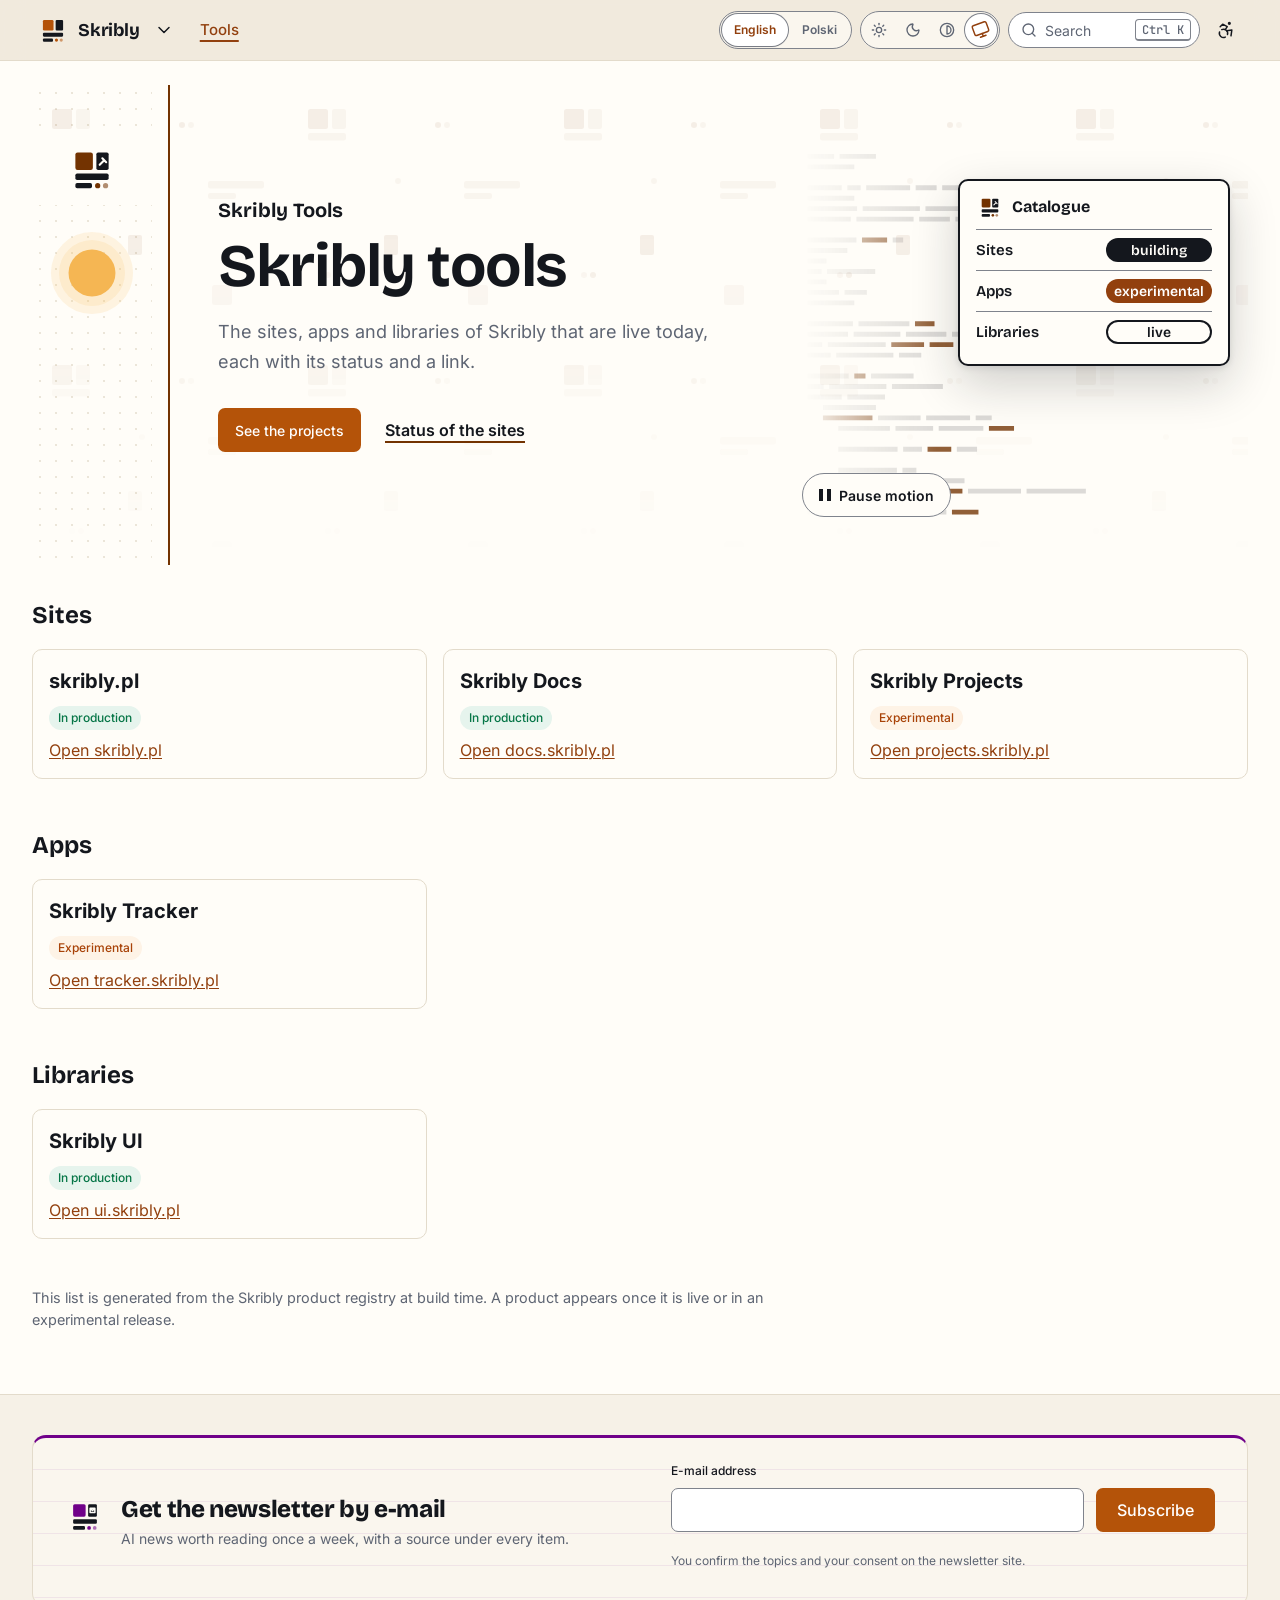
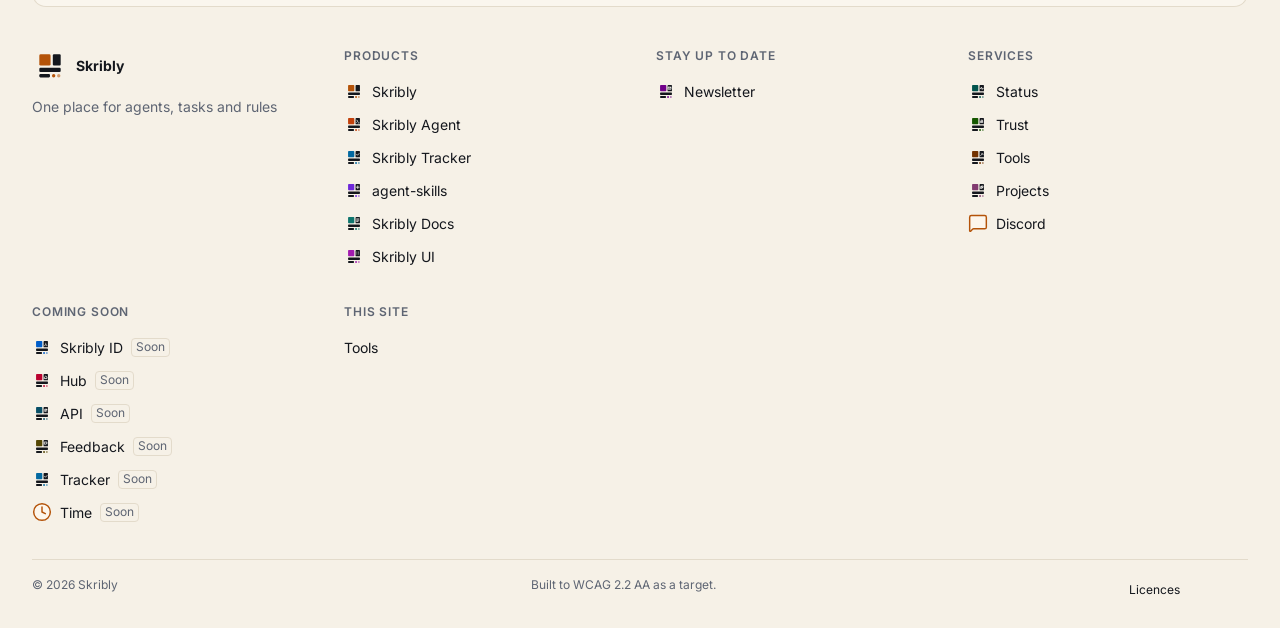
==== commit b6087be7: "publish: brand hero" ====
--- a/index.html
+++ b/index.html
@@ -1 +1 @@
-<!DOCTYPE html><html lang="en" dir="ltr"><head><meta charset="utf-8"><meta name="viewport" content="width=device-width, initial-scale=1"><title>Skribly</title><meta name="description" content="The Skribly tools that are live today: sites, apps, libraries and more, each with its status and a link."><link rel="canonical" href="https://tools.skribly.pl/"><link rel="alternate" hreflang="en" href="https://tools.skribly.pl/"><link rel="alternate" hreflang="pl" href="https://tools.skribly.pl/pl/"><link rel="alternate" hreflang="x-default" href="https://tools.skribly.pl/"><script src="/_astro/prepaint.iife.DfruCCWJ.js"></script><meta name="color-scheme" content="light dark"><meta name="theme-color" media="(prefers-color-scheme: light)" content="#fffdf8"><meta name="theme-color" media="(prefers-color-scheme: dark)" content="#111318"><meta name="referrer" content="strict-origin-when-cross-origin"><link rel="preload" href="/_astro/inter-latin-wght-normal.Dx4kXJAl.woff2" as="font" type="font/woff2" crossorigin><link rel="preload" href="/_astro/bricolage-grotesque-latin-wght-normal.DLoelf7F.woff2" as="font" type="font/woff2" crossorigin><link rel="icon" href="/_astro/skribly.Zs_Yda3L.svg" type="image/svg+xml"><meta property="og:type" content="website"><meta property="og:site_name" content="Skribly"><meta property="og:locale" content="en_GB"><meta property="og:url" content="https://tools.skribly.pl/"><meta property="og:title" content="Skribly"><meta property="og:description" content="The Skribly tools that are live today: sites, apps, libraries and more, each with its status and a link."><meta name="twitter:card" content="summary"><meta name="twitter:title" content="Skribly"><meta name="twitter:description" content="The Skribly tools that are live today: sites, apps, libraries and more, each with its status and a link."><script type="application/ld+json">{"@context":"https://schema.org","@graph":[{"@type":"Organization","@id":"https://skribly.pl/#organization","name":"Skribly","url":"https://skribly.pl/","logo":"https://skribly.pl/img/icons/icon-512.png","sameAs":["https://docs.skribly.pl/","https://ui.skribly.pl/"]},{"@type":"WebSite","@id":"https://tools.skribly.pl/#website","name":"Skribly","url":"https://tools.skribly.pl/","inLanguage":"en","description":"The Skribly tools that are live today: sites, apps, libraries and more, each with its status and a link.","publisher":{"@id":"https://skribly.pl/#organization"}},{"@type":"WebPage","@id":"https://tools.skribly.pl/#page","url":"https://tools.skribly.pl/","name":"Skribly","description":"The Skribly tools that are live today: sites, apps, libraries and more, each with its status and a link.","inLanguage":"en","isPartOf":{"@id":"https://tools.skribly.pl/#website"},"publisher":{"@id":"https://skribly.pl/#organization"}}]}</script><meta http-equiv="Content-Security-Policy" content="default-src 'none'; connect-src 'self'; script-src 'self' 'wasm-unsafe-eval'; style-src 'self'; img-src 'self' data:; font-src 'self'; manifest-src 'self'; media-src 'self'; base-uri 'none'; form-action https://newsletter.skribly.pl; upgrade-insecure-requests"><link rel="stylesheet" href="/_astro/Page.pboyIWWr.css"></head><body class="sk-page"><a class="sk-skip-link" href="#content">Skip to content</a><header class="sk-site-header sk-product--skribly" data-sk-header><div class="sk-container sk-container--wide sk-site-header__bar"><div class="sk-site-header__brand"><a class="sk-site-header__home" href="/" aria-label="Skribly, home page"><svg class="sk-logo sk-logo--skribly" viewBox="0 0 64 64" width="2.125rem" height="2.125rem" focusable="false" aria-hidden="true"><rect x="13" y="13" width="20" height="20" rx="2.5" fill="var(--sk-accent)"/><rect x="37" y="13" width="14" height="20" rx="2" fill="currentColor"/><rect x="13" y="37" width="38" height="7.5" rx="2" fill="currentColor"/><rect x="13" y="48" width="19" height="6" rx="2" fill="currentColor"/><circle cx="38.5" cy="51" r="3" fill="var(--sk-accent)"/><circle cx="47.5" cy="51" r="3" fill="var(--sk-accent)" opacity="0.55"/></svg><span class="sk-site-header__name">Skribly</span></a><details class="sk-dropdown sk-ecosystem"><summary class="sk-icon-button sk-ecosystem__toggle" aria-label="Switch product" title="Switch product"><svg class="sk-icon sk-dropdown__chevron" viewBox="0 0 24 24" focusable="false" data-icon="chevron.down" aria-hidden="true"><path d="m6 9 6 6 6-6"></path></svg></summary><div class="sk-dropdown__panel"><p class="sk-ecosystem__title" id="sk-ecosystem-skribly">Skribly products</p><ul class="sk-ecosystem__list" aria-labelledby="sk-ecosystem-skribly"><li><a class="sk-ecosystem__item sk-product--skribly" href="https://skribly.pl/" aria-current="true"><svg class="sk-logo sk-logo--skribly" viewBox="0 0 64 64" width="2.25rem" height="2.25rem" focusable="false" aria-hidden="true"><rect x="13" y="13" width="20" height="20" rx="2.5" fill="var(--sk-accent)"/><rect x="37" y="13" width="14" height="20" rx="2" fill="currentColor"/><rect x="13" y="37" width="38" height="7.5" rx="2" fill="currentColor"/><rect x="13" y="48" width="19" height="6" rx="2" fill="currentColor"/><circle cx="38.5" cy="51" r="3" fill="var(--sk-accent)"/><circle cx="47.5" cy="51" r="3" fill="var(--sk-accent)" opacity="0.55"/></svg><span><strong>Skribly</strong><span>One place for agents, tasks and rules</span></span><span class="sk-ecosystem__here">You are here</span></a></li><li><a class="sk-ecosystem__item sk-product--agent" href="https://agent.skribly.pl/"><svg class="sk-logo sk-logo--agent" viewBox="0 0 64 64" width="2.25rem" height="2.25rem" focusable="false" aria-hidden="true"><rect x="13" y="13" width="20" height="20" rx="2.5" fill="var(--sk-tool-agent)"/><rect x="37" y="13" width="14" height="20" rx="2" fill="currentColor"/><path d="M40.6 19.4l3.6 3.6-3.6 3.6M45.6 28.4h2.6" fill="none" stroke="var(--sk-bg)" stroke-width="2.4" stroke-linecap="round" stroke-linejoin="round"/><rect x="13" y="37" width="38" height="7.5" rx="2" fill="currentColor"/><rect x="13" y="48" width="19" height="6" rx="2" fill="currentColor"/><circle cx="38.5" cy="51" r="3" fill="var(--sk-tool-agent)"/><circle cx="47.5" cy="51" r="3" fill="var(--sk-tool-agent)" opacity="0.55"/></svg><span><strong>Skribly Agent</strong><span>Where agents work</span></span></a></li><li><a class="sk-ecosystem__item sk-product--tracker" href="https://skribly.pl/apps/skribly-tracker/"><svg class="sk-logo sk-logo--tracker" viewBox="0 0 64 64" width="2.25rem" height="2.25rem" focusable="false" aria-hidden="true"><rect x="13" y="13" width="20" height="20" rx="2.5" fill="var(--sk-tool-tracker)"/><rect x="37" y="13" width="14" height="20" rx="2" fill="currentColor"/><path d="M40.4 23.6l2.8 2.8 4.8-5.4" fill="none" stroke="var(--sk-bg)" stroke-width="2.4" stroke-linecap="round" stroke-linejoin="round"/><rect x="13" y="37" width="38" height="7.5" rx="2" fill="currentColor"/><rect x="13" y="48" width="19" height="6" rx="2" fill="currentColor"/><circle cx="38.5" cy="51" r="3" fill="var(--sk-tool-tracker)"/><circle cx="47.5" cy="51" r="3" fill="var(--sk-tool-tracker)" opacity="0.55"/></svg><span><strong>Skribly Tracker</strong><span>Where tasks begin</span></span></a></li><li><a class="sk-ecosystem__item sk-product--skills" href="https://skribly.pl/apps/agent-skills/"><svg class="sk-logo sk-logo--skills" viewBox="0 0 64 64" width="2.25rem" height="2.25rem" focusable="false" aria-hidden="true"><rect x="13" y="13" width="20" height="20" rx="2.5" fill="var(--sk-tool-skills)"/><rect x="37" y="13" width="14" height="20" rx="2" fill="currentColor"/><path d="M44 18.6v8.8M39.6 23h8.8" fill="none" stroke="var(--sk-bg)" stroke-width="2.4" stroke-linecap="round" stroke-linejoin="round"/><rect x="13" y="37" width="38" height="7.5" rx="2" fill="currentColor"/><rect x="13" y="48" width="19" height="6" rx="2" fill="currentColor"/><circle cx="38.5" cy="51" r="3" fill="var(--sk-tool-skills)"/><circle cx="47.5" cy="51" r="3" fill="var(--sk-tool-skills)" opacity="0.55"/></svg><span><strong>agent-skills</strong><span>Where the rules live</span></span></a></li><li><a class="sk-ecosystem__item sk-product--docs" href="https://docs.skribly.pl/"><svg class="sk-logo sk-logo--docs" viewBox="0 0 64 64" width="2.25rem" height="2.25rem" focusable="false" aria-hidden="true"><rect x="13" y="13" width="20" height="20" rx="2.5" fill="var(--sk-tool-docs)"/><rect x="37" y="13" width="14" height="20" rx="2" fill="currentColor"/><path d="M40.4 19h7.2M40.4 23h7.2M40.4 27h4.4" fill="none" stroke="var(--sk-bg)" stroke-width="2.4" stroke-linecap="round" stroke-linejoin="round"/><rect x="13" y="37" width="38" height="7.5" rx="2" fill="currentColor"/><rect x="13" y="48" width="19" height="6" rx="2" fill="currentColor"/><circle cx="38.5" cy="51" r="3" fill="var(--sk-tool-docs)"/><circle cx="47.5" cy="51" r="3" fill="var(--sk-tool-docs)" opacity="0.55"/></svg><span><strong>Skribly Docs</strong><span>Guides and reference</span></span></a></li><li><a class="sk-ecosystem__item sk-product--ui" href="https://ui.skribly.pl/"><svg class="sk-logo sk-logo--ui" viewBox="0 0 64 64" width="2.25rem" height="2.25rem" focusable="false" aria-hidden="true"><rect x="13" y="13" width="20" height="20" rx="2.5" fill="var(--sk-tool-ui)"/><rect x="37" y="13" width="14" height="20" rx="2" fill="currentColor"/><path d="M41.2 19.6h.01M46.8 19.6h.01M41.2 25.4h.01M46.8 25.4h.01" fill="none" stroke="var(--sk-bg)" stroke-width="2.4" stroke-linecap="round" stroke-linejoin="round"/><rect x="13" y="37" width="38" height="7.5" rx="2" fill="currentColor"/><rect x="13" y="48" width="19" height="6" rx="2" fill="currentColor"/><circle cx="38.5" cy="51" r="3" fill="var(--sk-tool-ui)"/><circle cx="47.5" cy="51" r="3" fill="var(--sk-tool-ui)" opacity="0.55"/></svg><span><strong>Skribly UI</strong><span>Tokens and components</span></span></a></li></ul><p class="sk-ecosystem__title" id="sk-ecosystem-skribly-channels">Stay up to date</p><ul class="sk-ecosystem__list" aria-labelledby="sk-ecosystem-skribly-channels"><li><a class="sk-ecosystem__item sk-product--newsletter" href="https://newsletter.skribly.pl/"><svg class="sk-logo sk-logo--newsletter" viewBox="0 0 64 64" width="2.25rem" height="2.25rem" focusable="false" aria-hidden="true"><rect x="13" y="13" width="20" height="20" rx="2.5" fill="var(--sk-tool-newsletter)"/><rect x="37" y="13" width="14" height="20" rx="2" fill="currentColor"/><path d="M40.2 19.6h7.6v6.8h-7.6zM40.6 20.2l3.4 2.8 3.4-2.8" fill="none" stroke="var(--sk-bg)" stroke-width="2.4" stroke-linecap="round" stroke-linejoin="round"/><rect x="13" y="37" width="38" height="7.5" rx="2" fill="currentColor"/><rect x="13" y="48" width="19" height="6" rx="2" fill="currentColor"/><circle cx="38.5" cy="51" r="3" fill="var(--sk-tool-newsletter)"/><circle cx="47.5" cy="51" r="3" fill="var(--sk-tool-newsletter)" opacity="0.55"/></svg><span><strong>Skribly Newsletter</strong><span>AI news every week, each with its source</span></span></a></li></ul><p class="sk-ecosystem__title" id="sk-ecosystem-skribly-services">Services</p><ul class="sk-ecosystem__list" aria-labelledby="sk-ecosystem-skribly-services"><li><a class="sk-ecosystem__item sk-product--status" href="https://status.skribly.pl/"><svg class="sk-logo sk-logo--status" viewBox="0 0 64 64" width="2.25rem" height="2.25rem" focusable="false" aria-hidden="true"><rect x="13" y="13" width="20" height="20" rx="2.5" fill="var(--sk-tool-status)"/><rect x="37" y="13" width="14" height="20" rx="2" fill="currentColor"/><path d="M39.6 23.6h2.2l1.4-3.6 2.4 6.8 1.4-3.2h1.4" fill="none" stroke="var(--sk-bg)" stroke-width="2.4" stroke-linecap="round" stroke-linejoin="round"/><rect x="13" y="37" width="38" height="7.5" rx="2" fill="currentColor"/><rect x="13" y="48" width="19" height="6" rx="2" fill="currentColor"/><circle cx="38.5" cy="51" r="3" fill="var(--sk-tool-status)"/><circle cx="47.5" cy="51" r="3" fill="var(--sk-tool-status)" opacity="0.55"/></svg><span><strong>Skribly Status</strong><span>Is every service up</span></span></a></li><li><a class="sk-ecosystem__item sk-product--trust" href="https://trust.skribly.pl/"><svg class="sk-logo sk-logo--trust" viewBox="0 0 64 64" width="2.25rem" height="2.25rem" focusable="false" aria-hidden="true"><rect x="13" y="13" width="20" height="20" rx="2.5" fill="var(--sk-tool-trust)"/><rect x="37" y="13" width="14" height="20" rx="2" fill="currentColor"/><path d="M41.8 22.6v-3h4.4v3M40.8 24.2h6.4v2.8h-6.4z" fill="none" stroke="var(--sk-bg)" stroke-width="2.4" stroke-linecap="round" stroke-linejoin="round"/><rect x="13" y="37" width="38" height="7.5" rx="2" fill="currentColor"/><rect x="13" y="48" width="19" height="6" rx="2" fill="currentColor"/><circle cx="38.5" cy="51" r="3" fill="var(--sk-tool-trust)"/><circle cx="47.5" cy="51" r="3" fill="var(--sk-tool-trust)" opacity="0.55"/></svg><span><strong>Skribly Trust</strong><span>Security, privacy and accessibility</span></span></a></li><li><a class="sk-ecosystem__item sk-product--tools" href="https://tools.skribly.pl/"><svg class="sk-logo sk-logo--tools" viewBox="0 0 64 64" width="2.25rem" height="2.25rem" focusable="false" aria-hidden="true"><rect x="13" y="13" width="20" height="20" rx="2.5" fill="var(--sk-tool-tools)"/><rect x="37" y="13" width="14" height="20" rx="2" fill="currentColor"/><path d="M40.8 27.2L46 22M43.8 19.8l4.4 4.4" fill="none" stroke="var(--sk-bg)" stroke-width="2.4" stroke-linecap="round" stroke-linejoin="round"/><rect x="13" y="37" width="38" height="7.5" rx="2" fill="currentColor"/><rect x="13" y="48" width="19" height="6" rx="2" fill="currentColor"/><circle cx="38.5" cy="51" r="3" fill="var(--sk-tool-tools)"/><circle cx="47.5" cy="51" r="3" fill="var(--sk-tool-tools)" opacity="0.55"/></svg><span><strong>Skribly Tools</strong><span>Small tools in the browser</span></span></a></li><li><a class="sk-ecosystem__item sk-product--projects" href="https://projects.skribly.pl/"><svg class="sk-logo sk-logo--projects" viewBox="0 0 64 64" width="2.25rem" height="2.25rem" focusable="false" aria-hidden="true"><rect x="13" y="13" width="20" height="20" rx="2.5" fill="var(--sk-tool-projects)"/><rect x="37" y="13" width="14" height="20" rx="2" fill="currentColor"/><path d="M40.4 21.8h4.8v4.8h-4.8zM43 21.8v-2.6h4.8v4.8h-2.6" fill="none" stroke="var(--sk-bg)" stroke-width="2.4" stroke-linecap="round" stroke-linejoin="round"/><rect x="13" y="37" width="38" height="7.5" rx="2" fill="currentColor"/><rect x="13" y="48" width="19" height="6" rx="2" fill="currentColor"/><circle cx="38.5" cy="51" r="3" fill="var(--sk-tool-projects)"/><circle cx="47.5" cy="51" r="3" fill="var(--sk-tool-projects)" opacity="0.55"/></svg><span><strong>Skribly Projects</strong><span>Every part and how far it is</span></span></a></li><li><a class="sk-ecosystem__item sk-product--discord" href="https://dc.skribly.pl/"><svg class="sk-icon sk-icon--duo sk-ecosystem__icon" viewBox="0 0 24 24" focusable="false" data-icon="content.comment" aria-hidden="true"><g class="sk-icon__fill"><path d="M22 17a2 2 0 0 1-2 2H6.828a2 2 0 0 0-1.414.586l-2.202 2.202A.71.71 0 0 1 2 21.286V5a2 2 0 0 1 2-2h16a2 2 0 0 1 2 2z"></path></g><path d="M22 17a2 2 0 0 1-2 2H6.828a2 2 0 0 0-1.414.586l-2.202 2.202A.71.71 0 0 1 2 21.286V5a2 2 0 0 1 2-2h16a2 2 0 0 1 2 2z"></path></svg><span><strong>Discord</strong><span>Talk with the people who build Skribly</span></span></a></li></ul></div></details></div><div class="sk-site-header__quick"><button class="sk-search-button sk-site-header__wide" type="button" data-sk-search-open data-sk-needs-js aria-haspopup="dialog" aria-controls="sk-search" aria-keyshortcuts="Control+K /"><svg class="sk-icon" viewBox="0 0 24 24" focusable="false" data-icon="action.search" aria-hidden="true"><g class="sk-icon__fill"><circle cx="11" cy="11" r="8"></circle></g><path d="m21 21-4.34-4.34"></path><circle cx="11" cy="11" r="8"></circle></svg><span>Search</span><kbd class="sk-kbd" aria-hidden="true">Ctrl K</kbd></button><button class="sk-icon-button sk-site-header__narrow" type="button" data-sk-search-open data-sk-needs-js aria-label="Search" aria-haspopup="dialog" aria-controls="sk-search" aria-keyshortcuts="Control+K /"><svg class="sk-icon" viewBox="0 0 24 24" focusable="false" data-icon="action.search" aria-hidden="true"><g class="sk-icon__fill"><circle cx="11" cy="11" r="8"></circle></g><path d="m21 21-4.34-4.34"></path><circle cx="11" cy="11" r="8"></circle></svg></button><button class="sk-icon-button" type="button" data-sk-a11y-open data-sk-needs-js aria-controls="sk-a11y-panel" aria-expanded="false" aria-label="Accessibility" title="Open accessibility settings"><svg class="sk-icon" viewBox="0 0 24 24" focusable="false" data-icon="nav.accessibility" aria-hidden="true"><g class="sk-icon__fill"><circle cx="16" cy="4" r="1"></circle></g><circle cx="16" cy="4" r="1"></circle><path d="m18 19 1-7-6 1"></path><path d="m5 8 3-3 5.5 3-2.36 3.5"></path><path d="M4.24 14.5a5 5 0 0 0 6.88 6"></path><path d="M13.76 17.5a5 5 0 0 0-6.88-6"></path></svg></button><button class="sk-icon-button sk-site-header__menu-toggle" type="button" data-sk-menu-toggle data-sk-needs-js aria-expanded="false" aria-controls="sk-site-drawer-skribly" aria-label="Menu" data-open="Menu" data-close="Close menu"><span class="sk-burger" aria-hidden="true"><span></span><span></span><span></span></span></button></div><div class="sk-site-header__drawer" id="sk-site-drawer-skribly"><nav class="sk-site-nav" aria-label="Main navigation"><ul class="sk-site-nav__list"><li><a class="sk-site-nav__link" href="/" aria-current="page">Tools</a></li></ul></nav><div class="sk-site-header__tools"><nav class="sk-language-switch" aria-label="Language"><ul><li><span lang="en" aria-current="true">English</span></li><li><a href="/pl/" lang="pl" hreflang="pl">Polski</a></li></ul></nav><fieldset class="sk-theme-switch" data-sk-theme-switch><legend class="sk-visually-hidden">Theme</legend><label title="Light"><input type="radio" name="sk-theme-naebsp" value="light"><svg class="sk-icon" viewBox="0 0 24 24" focusable="false" data-icon="theme.light" aria-hidden="true"><g class="sk-icon__fill"><circle cx="12" cy="12" r="4"></circle></g><circle cx="12" cy="12" r="4"></circle><path d="M12 2v2"></path><path d="M12 20v2"></path><path d="m4.93 4.93 1.41 1.41"></path><path d="m17.66 17.66 1.41 1.41"></path><path d="M2 12h2"></path><path d="M20 12h2"></path><path d="m6.34 17.66-1.41 1.41"></path><path d="m19.07 4.93-1.41 1.41"></path></svg><span class="sk-visually-hidden">Light</span></label><label title="Dark"><input type="radio" name="sk-theme-naebsp" value="dark"><svg class="sk-icon" viewBox="0 0 24 24" focusable="false" data-icon="theme.dark" aria-hidden="true"><g class="sk-icon__fill"><path d="M20.985 12.486a9 9 0 1 1-9.473-9.472c.405-.022.617.46.402.803a6 6 0 0 0 8.268 8.268c.344-.215.825-.004.803.401"></path></g><path d="M20.985 12.486a9 9 0 1 1-9.473-9.472c.405-.022.617.46.402.803a6 6 0 0 0 8.268 8.268c.344-.215.825-.004.803.401"></path></svg><span class="sk-visually-hidden">Dark</span></label><label title="High contrast"><input type="radio" name="sk-theme-naebsp" value="contrast"><svg class="sk-icon" viewBox="0 0 24 24" focusable="false" data-icon="theme.contrast" aria-hidden="true"><g class="sk-icon__fill"><circle cx="12" cy="12" r="10"></circle><path d="M12 18a6 6 0 0 0 0-12v12z"></path></g><circle cx="12" cy="12" r="10"></circle><path d="M12 18a6 6 0 0 0 0-12v12z"></path></svg><span class="sk-visually-hidden">High contrast</span></label><label title="System"><input type="radio" name="sk-theme-naebsp" value="system" checked><svg class="sk-icon" viewBox="0 0 24 24" focusable="false" data-icon="theme.system" aria-hidden="true"><g class="sk-icon__fill"><rect rx="2" x="2" y="3" width="20" height="14"></rect></g><rect rx="2" x="2" y="3" width="20" height="14"></rect><line x1="8" y1="21" x2="16" y2="21"></line><line x1="12" y1="17" x2="12" y2="21"></line></svg><span class="sk-visually-hidden">System</span></label></fieldset><script type="module" src="/_astro/ThemeSwitch.astro_astro_type_script_index_0_lang.CFWxGLRv.js"></script></div></div></div></header><script type="module" src="/_astro/SiteHeader.astro_astro_type_script_index_0_lang.C7ESqmu-.js"></script><main class="sk-page__main sk-page__main--wide" id="content" tabindex="-1" data-pagefind-body><div class="site-main" data-pagefind-body><header class="sk-hero sk-hero--brand sk-hero--themed sk-hero--notebook sk-product--tools" data-sk-hero="brand"><div class="sk-hero__body"><span class="sk-site-hero__logo"><svg class="sk-logo sk-logo--tools" viewBox="0 0 64 64" width="3.5rem" height="3.5rem" focusable="false" aria-hidden="true"><rect x="13" y="13" width="20" height="20" rx="2.5" fill="var(--sk-tool-tools)"/><rect x="37" y="13" width="14" height="20" rx="2" fill="currentColor"/><path d="M40.8 27.2L46 22M43.8 19.8l4.4 4.4" fill="none" stroke="var(--sk-bg)" stroke-width="2.4" stroke-linecap="round" stroke-linejoin="round"/><rect x="13" y="37" width="38" height="7.5" rx="2" fill="currentColor"/><rect x="13" y="48" width="19" height="6" rx="2" fill="currentColor"/><circle cx="38.5" cy="51" r="3" fill="var(--sk-tool-tools)"/><circle cx="47.5" cy="51" r="3" fill="var(--sk-tool-tools)" opacity="0.55"/></svg></span><p class="sk-hero__eyebrow"><span>Skribly Tools</span></p><h1 class="sk-hero__title">Skribly tools</h1><div class="sk-hero__lead"><p>The sites, apps and libraries of Skribly that are live today, each with its status and a link.</p></div><div class="sk-hero__actions"><a class="sk-button sk-button--lg" href="https://projects.skribly.pl/">See the projects</a><a href="https://status.skribly.pl/">Status of the sites</a></div></div><div class="sk-hero__art"><div class="sk-hero__backdrop" aria-hidden="true"><span class="sk-hero-ground sk-pattern sk-pattern--hero"></span><svg class="sk-sky sk-hero-sky" viewBox="0 0 120 120" aria-hidden="true" focusable="false"><g class="sk-sky__sun"><circle class="sk-sky__halo" cx="60" cy="60" r="56"></circle><circle class="sk-sky__halo" cx="60" cy="60" r="45"></circle><circle class="sk-sky__disc" cx="60" cy="60" r="32"></circle></g><g class="sk-sky__moon"><circle class="sk-sky__glow" cx="60" cy="60" r="44"></circle><path class="sk-sky__crescent" d="M58.64 28.03A32 32 0 1 0 88.14 75.23A28 28 0 0 1 58.64 28.03Z"></path><g class="sk-sky__stars"><circle cx="14" cy="22" r="1.6"></circle><circle cx="30" cy="92" r="1.2"></circle><circle cx="98" cy="14" r="1.4"></circle><circle cx="108" cy="66" r="1.1"></circle><circle cx="20" cy="58" r="1"></circle><circle cx="86" cy="104" r="1.3"></circle></g></g></svg></div><div class="sk-agents-stage"><div class="sk-code-page" aria-hidden="true"><svg class="sk-code-page__sheet" viewBox="0 0 640 2160" focusable="false"><path class="sk-code-page__ink" d="M8 30h38v7h-38zm46 0h52v7h-52zm-46 15h67v7h-67zm0 30h49v7h-49zm57 0h19v7h-19zm27 0h63v7h-63zm71 0h30v7h-30zm38 0h32v7h-32zm-193 15h67v7h-67zm0 15h71v7h-71zm79 0h82v7h-82zm90 0h75v7h-75zm83 0h31v7h-31zm39 0h53v7h-53zm-291 15h62v7h-62zm70 0h82v7h-82zm90 0h44v7h-44zm52 0h26v7h-26zm34 0h81v7h-81zm-246 30h70v7h-70zm122 0h15v7h-15zm-122 15h57v7h-57zm0 15h27v7h-27zm0 15h20v7h-20zm28 0h69v7h-69zm-28 15h27v7h-27zm0 15h45v7h-45zm53 0h32v7h-32zm-53 15h67v7h-67zm0 30h65v7h-65zm73 0h73v7h-73zm-73 15h58v7h-58zm66 0h67v7h-67zm75 0h58v7h-58zm66 0h69v7h-69zm-207 15h21v7h-21zm29 0h83v7h-83zm-29 15h33v7h-33zm41 0h82v7h-82zm90 0h32v7h-32zm-131 30h59v7h-59zm91 0h61v7h-61zm-91 15h23v7h-23zm31 0h82v7h-82zm90 0h73v7h-73zm-121 15h49v7h-49zm57 0h54v7h-54zm-35 15h76v7h-76zm79 15h61v7h-61zm69 0h63v7h-63zm71 0h23v7h-23zm-197 15h74v7h-74zm82 0h54v7h-54zm62 0h64v7h-64zm-144 30h85v7h-85zm93 0h27v7h-27zm77 0h29v7h-29zm-170 30h84v7h-84zm92 0h20v7h-20zm-92 15h25v7h-25zm33 0h48v7h-48zm56 0h44v7h-44zm52 0h40v7h-40zm-163 15h49v7h-49zm57 0h78v7h-78zm151 0h76v7h-76zm84 0h85v7h-85zm-314 15h85v7h-85zm0 15h84v7h-84zm92 0h80v7h-80zm88 0h19v7h-19zm-158 30h72v7h-72zm80 0h28v7h-28zm36 0h85v7h-85zm-138 15h73v7h-73zm81 0h32v7h-32zm40 0h72v7h-72zm144 0h51v7h-51zm-265 15h40v7h-40zm48 0h58v7h-58zm40 15h64v7h-64zm72 0h37v7h-37zm45 0h16v7h-16zm-205 15h30v7h-30zm91 0h37v7h-37zm-91 30h25v7h-25zm33 0h71v7h-71zm-33 15h24v7h-24zm32 0h57v7h-57zm65 0h80v7h-80zm131 0h32v7h-32zm-228 15h39v7h-39zm47 0h64v7h-64zm72 0h55v7h-55zm-119 30h46v7h-46zm90 15h69v7h-69zm-68 15h28v7h-28zm36 0h39v7h-39zm-36 15h34v7h-34zm0 15h20v7h-20zm28 0h22v7h-22zm30 0h46v7h-46zm-36 15h88v7h-88zm96 0h66v7h-66zm-96 15h39v7h-39zm0 15h46v7h-46zm54 0h41v7h-41zm-32 15h61v7h-61zm69 0h50v7h-50zm58 0h46v7h-46zm54 0h59v7h-59zm-181 15h68v7h-68zm76 0h67v7h-67zm75 0h79v7h-79zm87 0h59v7h-59zm-238 15h59v7h-59zm67 0h62v7h-62zm-67 30h55v7h-55zm63 0h83v7h-83zm-85 15h44v7h-44zm52 0h45v7h-45zm-52 30h33v7h-33zm-22 15h87v7h-87zm95 0h87v7h-87zm95 0h17v7h-17zm-190 15h83v7h-83zm91 0h84v7h-84zm92 0h54v7h-54zm-161 30h61v7h-61zm69 0h47v7h-47zm55 0h80v7h-80zm-102 15h53v7h-53zm61 0h24v7h-24zm32 0h31v7h-31zm39 0h79v7h-79zm87 0h45v7h-45zm-134 15h35v7h-35zm-85 30h34v7h-34zm42 0h43v7h-43zm-108 45h38v7h-38zm46 0h52v7h-52zm-46 15h67v7h-67zm0 30h49v7h-49zm57 0h19v7h-19zm27 0h63v7h-63zm71 0h30v7h-30zm38 0h32v7h-32zm-193 15h67v7h-67zm0 15h71v7h-71zm79 0h82v7h-82zm90 0h75v7h-75zm83 0h31v7h-31zm39 0h53v7h-53zm-291 15h62v7h-62zm70 0h82v7h-82zm90 0h44v7h-44zm52 0h26v7h-26zm34 0h81v7h-81zm-246 30h70v7h-70zm122 0h15v7h-15zm-122 15h57v7h-57zm0 15h27v7h-27zm0 15h20v7h-20zm28 0h69v7h-69zm-28 15h27v7h-27zm0 15h45v7h-45zm53 0h32v7h-32zm-53 15h67v7h-67zm0 30h65v7h-65zm73 0h73v7h-73zm-73 15h58v7h-58zm66 0h67v7h-67zm75 0h58v7h-58zm66 0h69v7h-69zm-207 15h21v7h-21zm29 0h83v7h-83zm-29 15h33v7h-33zm41 0h82v7h-82zm90 0h32v7h-32zm-131 30h59v7h-59zm91 0h61v7h-61zm-91 15h23v7h-23zm31 0h82v7h-82zm90 0h73v7h-73zm-121 15h49v7h-49zm57 0h54v7h-54zm-35 15h76v7h-76zm79 15h61v7h-61zm69 0h63v7h-63zm71 0h23v7h-23zm-197 15h74v7h-74zm82 0h54v7h-54zm62 0h64v7h-64zm-144 30h85v7h-85zm93 0h27v7h-27zm77 0h29v7h-29zm-170 30h84v7h-84zm92 0h20v7h-20zm-92 15h25v7h-25zm33 0h48v7h-48zm56 0h44v7h-44zm52 0h40v7h-40zm-163 15h49v7h-49zm57 0h78v7h-78zm151 0h76v7h-76zm84 0h85v7h-85zm-314 15h85v7h-85zm0 15h84v7h-84zm92 0h80v7h-80zm88 0h19v7h-19zm-158 30h72v7h-72zm80 0h28v7h-28zm36 0h85v7h-85zm-138 15h73v7h-73zm81 0h32v7h-32zm40 0h72v7h-72zm144 0h51v7h-51zm-265 15h40v7h-40zm48 0h58v7h-58zm40 15h64v7h-64zm72 0h37v7h-37zm45 0h16v7h-16zm-205 15h30v7h-30zm91 0h37v7h-37zm-91 30h25v7h-25zm33 0h71v7h-71zm-33 15h24v7h-24zm32 0h57v7h-57zm65 0h80v7h-80zm131 0h32v7h-32zm-228 15h39v7h-39zm47 0h64v7h-64zm72 0h55v7h-55zm-119 30h46v7h-46zm90 15h69v7h-69zm-68 15h28v7h-28zm36 0h39v7h-39zm-36 15h34v7h-34zm0 15h20v7h-20zm28 0h22v7h-22zm30 0h46v7h-46zm-36 15h88v7h-88zm96 0h66v7h-66zm-96 15h39v7h-39zm0 15h46v7h-46zm54 0h41v7h-41zm-32 15h61v7h-61zm69 0h50v7h-50zm58 0h46v7h-46zm54 0h59v7h-59zm-181 15h68v7h-68zm76 0h67v7h-67zm75 0h79v7h-79zm87 0h59v7h-59zm-238 15h59v7h-59zm67 0h62v7h-62zm-67 30h55v7h-55zm63 0h83v7h-83zm-85 15h44v7h-44zm52 0h45v7h-45zm-52 30h33v7h-33zm-22 15h87v7h-87zm95 0h87v7h-87zm95 0h17v7h-17zm-190 15h83v7h-83zm91 0h84v7h-84zm92 0h54v7h-54zm-161 30h61v7h-61zm69 0h47v7h-47zm55 0h80v7h-80zm-102 15h53v7h-53zm61 0h24v7h-24zm32 0h31v7h-31zm39 0h79v7h-79zm87 0h45v7h-45zm-134 15h35v7h-35zm-85 30h34v7h-34zm42 0h43v7h-43z"></path><path class="sk-code-page__rubric" d="M86 150h36v7h-36zm76 120h28v7h-28zm-34 30h47v7h-47zm55 0h34v7h-34zm-108 45h16v7h-16zm-45 60h71v7h-71zm238 15h36v7h-36zm-88 30h34v7h-34zm-7 60h57v7h-57zm42 30h38v7h-38zm-6 45h56v7h-56zm-201 30h80v7h-80zm38 15h45v7h-45zm147 45h35v7h-35zm-163 60h60v7h-60zm22 150h39v7h-39zm22 150h77v7h-77zm12 195h36v7h-36zm76 120h28v7h-28zm-34 30h47v7h-47zm55 0h34v7h-34zm-108 45h16v7h-16zm-45 60h71v7h-71zm238 15h36v7h-36zm-88 30h34v7h-34zm-7 60h57v7h-57zm42 30h38v7h-38zm-6 45h56v7h-56zm-201 30h80v7h-80zm38 15h45v7h-45zm147 45h35v7h-35zm-163 60h60v7h-60zm22 150h39v7h-39zm22 150h77v7h-77z"></path></svg></div><div class="sk-agents sk-agents--panel" aria-hidden="true"><p class="sk-agents__title"><svg class="sk-logo sk-logo--tools" viewBox="0 0 64 64" width="1.75rem" height="1.75rem" focusable="false" aria-hidden="true"><rect x="13" y="13" width="20" height="20" rx="2.5" fill="var(--sk-tool-tools)"/><rect x="37" y="13" width="14" height="20" rx="2" fill="currentColor"/><path d="M40.8 27.2L46 22M43.8 19.8l4.4 4.4" fill="none" stroke="var(--sk-bg)" stroke-width="2.4" stroke-linecap="round" stroke-linejoin="round"/><rect x="13" y="37" width="38" height="7.5" rx="2" fill="currentColor"/><rect x="13" y="48" width="19" height="6" rx="2" fill="currentColor"/><circle cx="38.5" cy="51" r="3" fill="var(--sk-tool-tools)"/><circle cx="47.5" cy="51" r="3" fill="var(--sk-tool-tools)" opacity="0.55"/></svg><span>Catalogue</span></p><ul class="sk-agents__list"><li class="sk-agents__row"><span class="sk-agents__name">Sites</span><span class="sk-agents__states"><span class="sk-agents__state sk-agents__state--0 sk-agents__state--k0">building</span><span class="sk-agents__state sk-agents__state--1 sk-agents__state--k2">experimental</span><span class="sk-agents__state sk-agents__state--2 sk-agents__state--k1">live</span></span></li><li class="sk-agents__row"><span class="sk-agents__name">Apps</span><span class="sk-agents__states"><span class="sk-agents__state sk-agents__state--0 sk-agents__state--k1">building</span><span class="sk-agents__state sk-agents__state--1 sk-agents__state--k0">experimental</span><span class="sk-agents__state sk-agents__state--2 sk-agents__state--k2">live</span></span></li><li class="sk-agents__row"><span class="sk-agents__name">Libraries</span><span class="sk-agents__states"><span class="sk-agents__state sk-agents__state--0 sk-agents__state--k2">building</span><span class="sk-agents__state sk-agents__state--1 sk-agents__state--k1">experimental</span><span class="sk-agents__state sk-agents__state--2 sk-agents__state--k0">live</span></span></li></ul></div><button class="sk-motion-toggle" type="button" data-sk-motion-toggle data-sk-needs-js><span class="sk-motion-toggle__icon" aria-hidden="true"></span><span class="sk-motion-toggle__labels"><span class="sk-motion-toggle__pause">Pause motion</span><span class="sk-motion-toggle__play">Play motion</span></span></button></div></div></header><section class="page-measure page-section" aria-labelledby="kind-site"><h2 id="kind-site">Sites</h2><ul class="tool-list" role="list"><li class="tool-list__item" data-id="website" data-lifecycle="production"><h3 class="tool-list__name">skribly.pl</h3><p class="tool-list__status"><span class="sk-visually-hidden">Status: </span><span class="sk-badge sk-badge--ok">In production</span></p><p><a class="sk-link" href="https://skribly.pl/">Open skribly.pl</a></p></li><li class="tool-list__item" data-id="docs" data-lifecycle="production"><h3 class="tool-list__name">Skribly Docs</h3><p class="tool-list__status"><span class="sk-visually-hidden">Status: </span><span class="sk-badge sk-badge--ok">In production</span></p><p><a class="sk-link" href="https://docs.skribly.pl/">Open docs.skribly.pl</a></p></li><li class="tool-list__item" data-id="projects" data-lifecycle="experimental"><h3 class="tool-list__name">Skribly Projects</h3><p class="tool-list__status"><span class="sk-visually-hidden">Status: </span><span class="sk-badge sk-badge--warn">Experimental</span></p><p><a class="sk-link" href="https://projects.skribly.pl/">Open projects.skribly.pl</a></p></li></ul></section><section class="page-measure page-section" aria-labelledby="kind-app"><h2 id="kind-app">Apps</h2><ul class="tool-list" role="list"><li class="tool-list__item" data-id="tracker" data-lifecycle="experimental"><h3 class="tool-list__name">Skribly Tracker</h3><p class="tool-list__status"><span class="sk-visually-hidden">Status: </span><span class="sk-badge sk-badge--warn">Experimental</span></p><p><a class="sk-link" href="https://tracker.skribly.pl/">Open tracker.skribly.pl</a></p></li></ul></section><section class="page-measure page-section" aria-labelledby="kind-library"><h2 id="kind-library">Libraries</h2><ul class="tool-list" role="list"><li class="tool-list__item" data-id="ui" data-lifecycle="production"><h3 class="tool-list__name">Skribly UI</h3><p class="tool-list__status"><span class="sk-visually-hidden">Status: </span><span class="sk-badge sk-badge--ok">In production</span></p><p><a class="sk-link" href="https://ui.skribly.pl/">Open ui.skribly.pl</a></p></li></ul></section><section class="page-measure page-section"><p class="tool-note">This list is generated from the Skribly product registry at build time. A product appears once it is live or in an experimental release.</p></section></div></main><footer class="sk-site-footer sk-product--skribly"><div class="sk-container sk-container--wide"><section aria-labelledby="sk-footer-newsletter-title" class="sk-band sk-band--sunken sk-pattern sk-pattern--ruled sk-product--newsletter sk-newsletter-signup sk-newsletter-signup--footer"><div class="sk-newsletter-signup__text"><svg class="sk-logo sk-logo--newsletter" viewBox="0 0 64 64" width="2.5rem" height="2.5rem" focusable="false" aria-hidden="true"><rect x="13" y="13" width="20" height="20" rx="2.5" fill="var(--sk-tool-newsletter)"/><rect x="37" y="13" width="14" height="20" rx="2" fill="currentColor"/><path d="M40.2 19.6h7.6v6.8h-7.6zM40.6 20.2l3.4 2.8 3.4-2.8" fill="none" stroke="var(--sk-bg)" stroke-width="2.4" stroke-linecap="round" stroke-linejoin="round"/><rect x="13" y="37" width="38" height="7.5" rx="2" fill="currentColor"/><rect x="13" y="48" width="19" height="6" rx="2" fill="currentColor"/><circle cx="38.5" cy="51" r="3" fill="var(--sk-tool-newsletter)"/><circle cx="47.5" cy="51" r="3" fill="var(--sk-tool-newsletter)" opacity="0.55"/></svg><h2 class="sk-newsletter-signup__title" id="sk-footer-newsletter-title">Get the newsletter by e-mail</h2><p class="sk-newsletter-signup__lead">AI news worth reading once a week, with a source under every item.</p></div><form class="sk-newsletter-signup__form" method="get" action="https://newsletter.skribly.pl/#signup" aria-labelledby="sk-footer-newsletter-title"><label class="sk-label" for="sk-footer-newsletter-email">E-mail address</label><div class="sk-newsletter-signup__row"><input class="sk-input sk-newsletter-signup__input" type="email" id="sk-footer-newsletter-email" name="email" autocomplete="email" inputmode="email" spellcheck="false" maxlength="254" required aria-describedby="sk-footer-newsletter-hint"><button class="sk-button" type="submit">Subscribe</button></div><p class="sk-hint" id="sk-footer-newsletter-hint">You confirm the topics and your consent on the newsletter site.</p></form></section><div class="sk-site-footer__grid"><div class="sk-site-footer__brand"><a href="https://skribly.pl/" aria-label="Skribly, home page"><svg class="sk-logo sk-logo--skribly" viewBox="0 0 64 64" width="2.25rem" height="2.25rem" focusable="false" aria-hidden="true"><rect x="13" y="13" width="20" height="20" rx="2.5" fill="var(--sk-accent)"/><rect x="37" y="13" width="14" height="20" rx="2" fill="currentColor"/><rect x="13" y="37" width="38" height="7.5" rx="2" fill="currentColor"/><rect x="13" y="48" width="19" height="6" rx="2" fill="currentColor"/><circle cx="38.5" cy="51" r="3" fill="var(--sk-accent)"/><circle cx="47.5" cy="51" r="3" fill="var(--sk-accent)" opacity="0.55"/></svg><strong>Skribly</strong></a><p>One place for agents, tasks and rules</p></div><nav aria-labelledby="sk-footer-products-skribly"><h2 id="sk-footer-products-skribly">Products</h2><ul><li><a href="https://skribly.pl/" aria-current="true"><svg class="sk-logo sk-logo--skribly" viewBox="0 0 64 64" width="1.25rem" height="1.25rem" focusable="false" aria-hidden="true"><rect x="13" y="13" width="20" height="20" rx="2.5" fill="var(--sk-accent)"/><rect x="37" y="13" width="14" height="20" rx="2" fill="currentColor"/><rect x="13" y="37" width="38" height="7.5" rx="2" fill="currentColor"/><rect x="13" y="48" width="19" height="6" rx="2" fill="currentColor"/><circle cx="38.5" cy="51" r="3" fill="var(--sk-accent)"/><circle cx="47.5" cy="51" r="3" fill="var(--sk-accent)" opacity="0.55"/></svg>Skribly</a></li><li><a href="https://agent.skribly.pl/"><svg class="sk-logo sk-logo--agent" viewBox="0 0 64 64" width="1.25rem" height="1.25rem" focusable="false" aria-hidden="true"><rect x="13" y="13" width="20" height="20" rx="2.5" fill="var(--sk-tool-agent)"/><rect x="37" y="13" width="14" height="20" rx="2" fill="currentColor"/><path d="M40.6 19.4l3.6 3.6-3.6 3.6M45.6 28.4h2.6" fill="none" stroke="var(--sk-bg)" stroke-width="2.4" stroke-linecap="round" stroke-linejoin="round"/><rect x="13" y="37" width="38" height="7.5" rx="2" fill="currentColor"/><rect x="13" y="48" width="19" height="6" rx="2" fill="currentColor"/><circle cx="38.5" cy="51" r="3" fill="var(--sk-tool-agent)"/><circle cx="47.5" cy="51" r="3" fill="var(--sk-tool-agent)" opacity="0.55"/></svg>Skribly Agent</a></li><li><a href="https://skribly.pl/apps/skribly-tracker/"><svg class="sk-logo sk-logo--tracker" viewBox="0 0 64 64" width="1.25rem" height="1.25rem" focusable="false" aria-hidden="true"><rect x="13" y="13" width="20" height="20" rx="2.5" fill="var(--sk-tool-tracker)"/><rect x="37" y="13" width="14" height="20" rx="2" fill="currentColor"/><path d="M40.4 23.6l2.8 2.8 4.8-5.4" fill="none" stroke="var(--sk-bg)" stroke-width="2.4" stroke-linecap="round" stroke-linejoin="round"/><rect x="13" y="37" width="38" height="7.5" rx="2" fill="currentColor"/><rect x="13" y="48" width="19" height="6" rx="2" fill="currentColor"/><circle cx="38.5" cy="51" r="3" fill="var(--sk-tool-tracker)"/><circle cx="47.5" cy="51" r="3" fill="var(--sk-tool-tracker)" opacity="0.55"/></svg>Skribly Tracker</a></li><li><a href="https://skribly.pl/apps/agent-skills/"><svg class="sk-logo sk-logo--skills" viewBox="0 0 64 64" width="1.25rem" height="1.25rem" focusable="false" aria-hidden="true"><rect x="13" y="13" width="20" height="20" rx="2.5" fill="var(--sk-tool-skills)"/><rect x="37" y="13" width="14" height="20" rx="2" fill="currentColor"/><path d="M44 18.6v8.8M39.6 23h8.8" fill="none" stroke="var(--sk-bg)" stroke-width="2.4" stroke-linecap="round" stroke-linejoin="round"/><rect x="13" y="37" width="38" height="7.5" rx="2" fill="currentColor"/><rect x="13" y="48" width="19" height="6" rx="2" fill="currentColor"/><circle cx="38.5" cy="51" r="3" fill="var(--sk-tool-skills)"/><circle cx="47.5" cy="51" r="3" fill="var(--sk-tool-skills)" opacity="0.55"/></svg>agent-skills</a></li><li><a href="https://docs.skribly.pl/"><svg class="sk-logo sk-logo--docs" viewBox="0 0 64 64" width="1.25rem" height="1.25rem" focusable="false" aria-hidden="true"><rect x="13" y="13" width="20" height="20" rx="2.5" fill="var(--sk-tool-docs)"/><rect x="37" y="13" width="14" height="20" rx="2" fill="currentColor"/><path d="M40.4 19h7.2M40.4 23h7.2M40.4 27h4.4" fill="none" stroke="var(--sk-bg)" stroke-width="2.4" stroke-linecap="round" stroke-linejoin="round"/><rect x="13" y="37" width="38" height="7.5" rx="2" fill="currentColor"/><rect x="13" y="48" width="19" height="6" rx="2" fill="currentColor"/><circle cx="38.5" cy="51" r="3" fill="var(--sk-tool-docs)"/><circle cx="47.5" cy="51" r="3" fill="var(--sk-tool-docs)" opacity="0.55"/></svg>Skribly Docs</a></li><li><a href="https://ui.skribly.pl/"><svg class="sk-logo sk-logo--ui" viewBox="0 0 64 64" width="1.25rem" height="1.25rem" focusable="false" aria-hidden="true"><rect x="13" y="13" width="20" height="20" rx="2.5" fill="var(--sk-tool-ui)"/><rect x="37" y="13" width="14" height="20" rx="2" fill="currentColor"/><path d="M41.2 19.6h.01M46.8 19.6h.01M41.2 25.4h.01M46.8 25.4h.01" fill="none" stroke="var(--sk-bg)" stroke-width="2.4" stroke-linecap="round" stroke-linejoin="round"/><rect x="13" y="37" width="38" height="7.5" rx="2" fill="currentColor"/><rect x="13" y="48" width="19" height="6" rx="2" fill="currentColor"/><circle cx="38.5" cy="51" r="3" fill="var(--sk-tool-ui)"/><circle cx="47.5" cy="51" r="3" fill="var(--sk-tool-ui)" opacity="0.55"/></svg>Skribly UI</a></li></ul></nav><nav aria-labelledby="sk-footer-channels-skribly"><h2 id="sk-footer-channels-skribly">Stay up to date</h2><ul><li><a href="https://newsletter.skribly.pl/"><svg class="sk-logo sk-logo--newsletter" viewBox="0 0 64 64" width="1.25rem" height="1.25rem" focusable="false" aria-hidden="true"><rect x="13" y="13" width="20" height="20" rx="2.5" fill="var(--sk-tool-newsletter)"/><rect x="37" y="13" width="14" height="20" rx="2" fill="currentColor"/><path d="M40.2 19.6h7.6v6.8h-7.6zM40.6 20.2l3.4 2.8 3.4-2.8" fill="none" stroke="var(--sk-bg)" stroke-width="2.4" stroke-linecap="round" stroke-linejoin="round"/><rect x="13" y="37" width="38" height="7.5" rx="2" fill="currentColor"/><rect x="13" y="48" width="19" height="6" rx="2" fill="currentColor"/><circle cx="38.5" cy="51" r="3" fill="var(--sk-tool-newsletter)"/><circle cx="47.5" cy="51" r="3" fill="var(--sk-tool-newsletter)" opacity="0.55"/></svg>Newsletter</a></li></ul></nav><nav aria-labelledby="sk-footer-services-skribly"><h2 id="sk-footer-services-skribly">Services</h2><ul><li><a href="https://status.skribly.pl/"><svg class="sk-logo sk-logo--status" viewBox="0 0 64 64" width="1.25rem" height="1.25rem" focusable="false" aria-hidden="true"><rect x="13" y="13" width="20" height="20" rx="2.5" fill="var(--sk-tool-status)"/><rect x="37" y="13" width="14" height="20" rx="2" fill="currentColor"/><path d="M39.6 23.6h2.2l1.4-3.6 2.4 6.8 1.4-3.2h1.4" fill="none" stroke="var(--sk-bg)" stroke-width="2.4" stroke-linecap="round" stroke-linejoin="round"/><rect x="13" y="37" width="38" height="7.5" rx="2" fill="currentColor"/><rect x="13" y="48" width="19" height="6" rx="2" fill="currentColor"/><circle cx="38.5" cy="51" r="3" fill="var(--sk-tool-status)"/><circle cx="47.5" cy="51" r="3" fill="var(--sk-tool-status)" opacity="0.55"/></svg>Status</a></li><li><a href="https://trust.skribly.pl/"><svg class="sk-logo sk-logo--trust" viewBox="0 0 64 64" width="1.25rem" height="1.25rem" focusable="false" aria-hidden="true"><rect x="13" y="13" width="20" height="20" rx="2.5" fill="var(--sk-tool-trust)"/><rect x="37" y="13" width="14" height="20" rx="2" fill="currentColor"/><path d="M41.8 22.6v-3h4.4v3M40.8 24.2h6.4v2.8h-6.4z" fill="none" stroke="var(--sk-bg)" stroke-width="2.4" stroke-linecap="round" stroke-linejoin="round"/><rect x="13" y="37" width="38" height="7.5" rx="2" fill="currentColor"/><rect x="13" y="48" width="19" height="6" rx="2" fill="currentColor"/><circle cx="38.5" cy="51" r="3" fill="var(--sk-tool-trust)"/><circle cx="47.5" cy="51" r="3" fill="var(--sk-tool-trust)" opacity="0.55"/></svg>Trust</a></li><li><a href="https://tools.skribly.pl/"><svg class="sk-logo sk-logo--tools" viewBox="0 0 64 64" width="1.25rem" height="1.25rem" focusable="false" aria-hidden="true"><rect x="13" y="13" width="20" height="20" rx="2.5" fill="var(--sk-tool-tools)"/><rect x="37" y="13" width="14" height="20" rx="2" fill="currentColor"/><path d="M40.8 27.2L46 22M43.8 19.8l4.4 4.4" fill="none" stroke="var(--sk-bg)" stroke-width="2.4" stroke-linecap="round" stroke-linejoin="round"/><rect x="13" y="37" width="38" height="7.5" rx="2" fill="currentColor"/><rect x="13" y="48" width="19" height="6" rx="2" fill="currentColor"/><circle cx="38.5" cy="51" r="3" fill="var(--sk-tool-tools)"/><circle cx="47.5" cy="51" r="3" fill="var(--sk-tool-tools)" opacity="0.55"/></svg>Tools</a></li><li><a href="https://projects.skribly.pl/"><svg class="sk-logo sk-logo--projects" viewBox="0 0 64 64" width="1.25rem" height="1.25rem" focusable="false" aria-hidden="true"><rect x="13" y="13" width="20" height="20" rx="2.5" fill="var(--sk-tool-projects)"/><rect x="37" y="13" width="14" height="20" rx="2" fill="currentColor"/><path d="M40.4 21.8h4.8v4.8h-4.8zM43 21.8v-2.6h4.8v4.8h-2.6" fill="none" stroke="var(--sk-bg)" stroke-width="2.4" stroke-linecap="round" stroke-linejoin="round"/><rect x="13" y="37" width="38" height="7.5" rx="2" fill="currentColor"/><rect x="13" y="48" width="19" height="6" rx="2" fill="currentColor"/><circle cx="38.5" cy="51" r="3" fill="var(--sk-tool-projects)"/><circle cx="47.5" cy="51" r="3" fill="var(--sk-tool-projects)" opacity="0.55"/></svg>Projects</a></li><li><a href="https://dc.skribly.pl/"><svg class="sk-icon sk-icon--duo sk-site-footer__icon" viewBox="0 0 24 24" focusable="false" data-icon="content.comment" aria-hidden="true"><g class="sk-icon__fill"><path d="M22 17a2 2 0 0 1-2 2H6.828a2 2 0 0 0-1.414.586l-2.202 2.202A.71.71 0 0 1 2 21.286V5a2 2 0 0 1 2-2h16a2 2 0 0 1 2 2z"></path></g><path d="M22 17a2 2 0 0 1-2 2H6.828a2 2 0 0 0-1.414.586l-2.202 2.202A.71.71 0 0 1 2 21.286V5a2 2 0 0 1 2-2h16a2 2 0 0 1 2 2z"></path></svg>Discord</a></li></ul></nav><nav aria-labelledby="sk-footer-soon-skribly"><h2 id="sk-footer-soon-skribly">Coming soon</h2><ul><li><a href="https://id.skribly.pl/"><svg class="sk-logo sk-logo--id" viewBox="0 0 64 64" width="1.25rem" height="1.25rem" focusable="false" aria-hidden="true"><rect x="13" y="13" width="20" height="20" rx="2.5" fill="var(--sk-tool-id)"/><rect x="37" y="13" width="14" height="20" rx="2" fill="currentColor"/><path d="M44 20.2h.01M40.8 27.2l1.4-2.6h3.6l1.4 2.6" fill="none" stroke="var(--sk-bg)" stroke-width="2.4" stroke-linecap="round" stroke-linejoin="round"/><rect x="13" y="37" width="38" height="7.5" rx="2" fill="currentColor"/><rect x="13" y="48" width="19" height="6" rx="2" fill="currentColor"/><circle cx="38.5" cy="51" r="3" fill="var(--sk-tool-id)"/><circle cx="47.5" cy="51" r="3" fill="var(--sk-tool-id)" opacity="0.55"/></svg>Skribly ID <span class="sk-site-footer__soon">Soon</span></a></li><li><a href="https://hub.skribly.pl/"><svg class="sk-logo sk-logo--hub" viewBox="0 0 64 64" width="1.25rem" height="1.25rem" focusable="false" aria-hidden="true"><rect x="13" y="13" width="20" height="20" rx="2.5" fill="var(--sk-tool-hub)"/><rect x="37" y="13" width="14" height="20" rx="2" fill="currentColor"/><path d="M40.4 22.6l3.6-3.6 3.6 3.6v4.8h-7.2z" fill="none" stroke="var(--sk-bg)" stroke-width="2.4" stroke-linecap="round" stroke-linejoin="round"/><rect x="13" y="37" width="38" height="7.5" rx="2" fill="currentColor"/><rect x="13" y="48" width="19" height="6" rx="2" fill="currentColor"/><circle cx="38.5" cy="51" r="3" fill="var(--sk-tool-hub)"/><circle cx="47.5" cy="51" r="3" fill="var(--sk-tool-hub)" opacity="0.55"/></svg>Hub <span class="sk-site-footer__soon">Soon</span></a></li><li><a href="https://api.skribly.pl/"><svg class="sk-logo sk-logo--api" viewBox="0 0 64 64" width="1.25rem" height="1.25rem" focusable="false" aria-hidden="true"><rect x="13" y="13" width="20" height="20" rx="2.5" fill="var(--sk-tool-api)"/><rect x="37" y="13" width="14" height="20" rx="2" fill="currentColor"/><path d="M40.4 20.6h7.2M45.6 18.6l2 2-2 2M47.6 25.4h-7.2M42.4 23.4l-2 2 2 2" fill="none" stroke="var(--sk-bg)" stroke-width="2.4" stroke-linecap="round" stroke-linejoin="round"/><rect x="13" y="37" width="38" height="7.5" rx="2" fill="currentColor"/><rect x="13" y="48" width="19" height="6" rx="2" fill="currentColor"/><circle cx="38.5" cy="51" r="3" fill="var(--sk-tool-api)"/><circle cx="47.5" cy="51" r="3" fill="var(--sk-tool-api)" opacity="0.55"/></svg>API <span class="sk-site-footer__soon">Soon</span></a></li><li><a href="https://feedback.skribly.pl/"><svg class="sk-logo sk-logo--feedback" viewBox="0 0 64 64" width="1.25rem" height="1.25rem" focusable="false" aria-hidden="true"><rect x="13" y="13" width="20" height="20" rx="2.5" fill="var(--sk-tool-feedback)"/><rect x="37" y="13" width="14" height="20" rx="2" fill="currentColor"/><path d="M40.4 19.2h7.2v5.6h-3.2l-2.6 2.6v-2.6h-1.4z" fill="none" stroke="var(--sk-bg)" stroke-width="2.4" stroke-linecap="round" stroke-linejoin="round"/><rect x="13" y="37" width="38" height="7.5" rx="2" fill="currentColor"/><rect x="13" y="48" width="19" height="6" rx="2" fill="currentColor"/><circle cx="38.5" cy="51" r="3" fill="var(--sk-tool-feedback)"/><circle cx="47.5" cy="51" r="3" fill="var(--sk-tool-feedback)" opacity="0.55"/></svg>Feedback <span class="sk-site-footer__soon">Soon</span></a></li><li><a href="https://tracker.skribly.pl/"><svg class="sk-logo sk-logo--tracker" viewBox="0 0 64 64" width="1.25rem" height="1.25rem" focusable="false" aria-hidden="true"><rect x="13" y="13" width="20" height="20" rx="2.5" fill="var(--sk-tool-tracker)"/><rect x="37" y="13" width="14" height="20" rx="2" fill="currentColor"/><path d="M40.4 23.6l2.8 2.8 4.8-5.4" fill="none" stroke="var(--sk-bg)" stroke-width="2.4" stroke-linecap="round" stroke-linejoin="round"/><rect x="13" y="37" width="38" height="7.5" rx="2" fill="currentColor"/><rect x="13" y="48" width="19" height="6" rx="2" fill="currentColor"/><circle cx="38.5" cy="51" r="3" fill="var(--sk-tool-tracker)"/><circle cx="47.5" cy="51" r="3" fill="var(--sk-tool-tracker)" opacity="0.55"/></svg>Tracker <span class="sk-site-footer__soon">Soon</span></a></li><li><a href="https://time.skribly.pl/"><svg class="sk-icon sk-icon--duo sk-site-footer__icon" viewBox="0 0 24 24" focusable="false" data-icon="time.clock" aria-hidden="true"><g class="sk-icon__fill"><circle cx="12" cy="12" r="10"></circle></g><circle cx="12" cy="12" r="10"></circle><path d="M12 6v6l4 2"></path></svg>Time <span class="sk-site-footer__soon">Soon</span></a></li></ul></nav><nav aria-labelledby="sk-footer-skribly-0"><h2 id="sk-footer-skribly-0">This site</h2><ul><li><a href="/">Tools</a></li></ul></nav></div><div class="sk-site-footer__bottom"><p>© 2026 Skribly</p><p>Built to WCAG 2.2 AA as a target.</p><p><a href="/licenses/">Licences</a></p></div></div></footer><section class="sk-a11y" id="sk-a11y-panel" aria-labelledby="sk-a11y-title" hidden data-sk-a11y-panel><div class="sk-a11y__head"><h2 class="sk-a11y__title" id="sk-a11y-title" tabindex="-1" data-sk-a11y-title>Accessibility</h2><button class="sk-icon-button" type="button" data-sk-a11y-close aria-label="Close accessibility settings"><svg class="sk-icon" viewBox="0 0 24 24" focusable="false" data-icon="action.close" aria-hidden="true"><path d="M18 6 6 18"></path><path d="m6 6 12 12"></path></svg></button></div><p class="sk-a11y__note">These settings stay on this device and apply on every Skribly site.</p><p class="sk-a11y__label" id="sk-a11y-size-label">Text size</p><div class="sk-a11y__size" role="group" aria-labelledby="sk-a11y-size-label"><button class="sk-a11y__step" type="button" data-sk-a11y-step="-1" aria-label="Smaller text">A−</button><output class="sk-a11y__value" data-sk-a11y-size aria-live="polite">100%</output><button class="sk-a11y__step" type="button" data-sk-a11y-step="1" aria-label="Larger text">A+</button></div><p class="sk-a11y__label" id="sk-a11y-display">Display</p><div class="sk-a11y__grid" role="group" aria-labelledby="sk-a11y-display"><button class="sk-a11y__option" type="button" data-sk-a11y-option="grayscale" aria-pressed="false">Grayscale</button><button class="sk-a11y__option" type="button" data-sk-a11y-option="contrast" aria-pressed="false">High contrast</button><button class="sk-a11y__option" type="button" data-sk-a11y-option="invert" aria-pressed="false">Inverted colours</button><button class="sk-a11y__option" type="button" data-sk-a11y-option="light" aria-pressed="false">Light background</button></div><p class="sk-a11y__label" id="sk-a11y-reading">Reading</p><div class="sk-a11y__grid" role="group" aria-labelledby="sk-a11y-reading"><button class="sk-a11y__option" type="button" data-sk-a11y-option="links" aria-pressed="false">Underline links</button><button class="sk-a11y__option" type="button" data-sk-a11y-option="font" aria-pressed="false">Readable font</button><button class="sk-a11y__option" type="button" data-sk-a11y-option="motion" aria-pressed="false">Stop animations</button><button class="sk-a11y__option" type="button" data-sk-a11y-option="focus" aria-pressed="false">Strong focus</button></div><button class="sk-a11y__reset" type="button" data-sk-a11y-reset>Reset all settings</button></section><script type="module" src="/_astro/AccessibilityPanel.astro_astro_type_script_index_0_lang.DPpuBYC_.js"></script><button class="sk-icon-button sk-back-to-top" type="button" data-sk-back-to-top data-sk-needs-js aria-label="Back to top" title="Back to top"><svg class="sk-icon" viewBox="0 0 24 24" focusable="false" data-icon="arrow.up" aria-hidden="true"><path d="m5 12 7-7 7 7"></path><path d="M12 19V5"></path></svg></button><script type="module" src="/_astro/BackToTop.astro_astro_type_script_index_0_lang.RMRvh-Dh.js"></script><script type="module" src="/_astro/SwipeRows.astro_astro_type_script_index_0_lang.BkJYorMU.js"></script><script type="module" src="/_astro/TableScroll.astro_astro_type_script_index_0_lang.Cq6gMylq.js"></script><script type="module" src="/_astro/Lightbox.astro_astro_type_script_index_0_lang.BR4-BFJL.js"></script><dialog class="sk-search" id="sk-search" aria-labelledby="sk-search-title" data-sk-search data-pagefind="/pagefind/pagefind.js" data-search-loading="Searching…" data-search-empty="Nothing found. Try another word." data-search-offline="Search works on the published site, after the build has made its index." data-search-one="result" data-search-few="results" data-search-many="results"><h2 class="sk-visually-hidden" id="sk-search-title">Search this site</h2><div class="sk-search__head"><svg class="sk-icon" viewBox="0 0 24 24" focusable="false" data-icon="action.search" aria-hidden="true"><g class="sk-icon__fill"><circle cx="11" cy="11" r="8"></circle></g><path d="m21 21-4.34-4.34"></path><circle cx="11" cy="11" r="8"></circle></svg><input class="sk-search__input" type="search" data-sk-search-input aria-label="Search this site" aria-describedby="sk-search-hint" placeholder="Search pages and sections" autocomplete="off" spellcheck="false" enterkeyhint="search"><button class="sk-icon-button" type="button" data-sk-search-close aria-label="Close"><svg class="sk-icon" viewBox="0 0 24 24" focusable="false" data-icon="action.close" aria-hidden="true"><path d="M18 6 6 18"></path><path d="m6 6 12 12"></path></svg></button></div><div class="sk-search__body"><p class="sk-search__status" role="status" data-sk-search-status></p><ul class="sk-search__list" aria-label="Search results" data-sk-search-results></ul></div><p class="sk-search__foot" id="sk-search-hint">Arrows move through the results, Enter opens one, Esc closes. <kbd class="sk-kbd">Ctrl K</kbd> <kbd class="sk-kbd">/</kbd></p></dialog><script type="module" src="/_astro/SearchDialog.astro_astro_type_script_index_0_lang.DG58a4iB.js"></script></body></html>+<!DOCTYPE html><html lang="en" dir="ltr"><head><meta charset="utf-8"><meta name="viewport" content="width=device-width, initial-scale=1"><title>Skribly</title><meta name="description" content="The Skribly tools that are live today: sites, apps, libraries and more, each with its status and a link."><link rel="canonical" href="https://tools.skribly.pl/"><link rel="alternate" hreflang="en" href="https://tools.skribly.pl/"><link rel="alternate" hreflang="pl" href="https://tools.skribly.pl/pl/"><link rel="alternate" hreflang="x-default" href="https://tools.skribly.pl/"><script src="/_astro/prepaint.iife.DfruCCWJ.js"></script><meta name="color-scheme" content="light dark"><meta name="theme-color" media="(prefers-color-scheme: light)" content="#fffdf8"><meta name="theme-color" media="(prefers-color-scheme: dark)" content="#111318"><meta name="referrer" content="strict-origin-when-cross-origin"><link rel="preload" href="/_astro/inter-latin-wght-normal.Dx4kXJAl.woff2" as="font" type="font/woff2" crossorigin><link rel="preload" href="/_astro/bricolage-grotesque-latin-wght-normal.DLoelf7F.woff2" as="font" type="font/woff2" crossorigin><link rel="icon" href="/_astro/skribly.Zs_Yda3L.svg" type="image/svg+xml"><meta property="og:type" content="website"><meta property="og:site_name" content="Skribly"><meta property="og:locale" content="en_GB"><meta property="og:url" content="https://tools.skribly.pl/"><meta property="og:title" content="Skribly"><meta property="og:description" content="The Skribly tools that are live today: sites, apps, libraries and more, each with its status and a link."><meta name="twitter:card" content="summary"><meta name="twitter:title" content="Skribly"><meta name="twitter:description" content="The Skribly tools that are live today: sites, apps, libraries and more, each with its status and a link."><script type="application/ld+json">{"@context":"https://schema.org","@graph":[{"@type":"Organization","@id":"https://skribly.pl/#organization","name":"Skribly","url":"https://skribly.pl/","logo":"https://skribly.pl/img/icons/icon-512.png","sameAs":["https://docs.skribly.pl/","https://ui.skribly.pl/"]},{"@type":"WebSite","@id":"https://tools.skribly.pl/#website","name":"Skribly","url":"https://tools.skribly.pl/","inLanguage":"en","description":"The Skribly tools that are live today: sites, apps, libraries and more, each with its status and a link.","publisher":{"@id":"https://skribly.pl/#organization"}},{"@type":"WebPage","@id":"https://tools.skribly.pl/#page","url":"https://tools.skribly.pl/","name":"Skribly","description":"The Skribly tools that are live today: sites, apps, libraries and more, each with its status and a link.","inLanguage":"en","isPartOf":{"@id":"https://tools.skribly.pl/#website"},"publisher":{"@id":"https://skribly.pl/#organization"}}]}</script><meta http-equiv="Content-Security-Policy" content="default-src 'none'; connect-src 'self'; script-src 'self' 'wasm-unsafe-eval'; style-src 'self'; img-src 'self' data:; font-src 'self'; manifest-src 'self'; media-src 'self'; base-uri 'none'; form-action https://newsletter.skribly.pl; upgrade-insecure-requests"><link rel="stylesheet" href="/_astro/Page.pboyIWWr.css"></head><body class="sk-page"><a class="sk-skip-link" href="#content">Skip to content</a><header class="sk-site-header sk-product--skribly" data-sk-header><div class="sk-container sk-container--wide sk-site-header__bar"><div class="sk-site-header__brand"><a class="sk-site-header__home" href="/" aria-label="Skribly, home page"><svg class="sk-logo sk-logo--skribly" viewBox="0 0 64 64" width="2.125rem" height="2.125rem" focusable="false" aria-hidden="true"><rect x="13" y="13" width="20" height="20" rx="2.5" fill="var(--sk-accent)"/><rect x="37" y="13" width="14" height="20" rx="2" fill="currentColor"/><rect x="13" y="37" width="38" height="7.5" rx="2" fill="currentColor"/><rect x="13" y="48" width="19" height="6" rx="2" fill="currentColor"/><circle cx="38.5" cy="51" r="3" fill="var(--sk-accent)"/><circle cx="47.5" cy="51" r="3" fill="var(--sk-accent)" opacity="0.55"/></svg><span class="sk-site-header__name">Skribly</span></a><details class="sk-dropdown sk-ecosystem"><summary class="sk-icon-button sk-ecosystem__toggle" aria-label="Switch product" title="Switch product"><svg class="sk-icon sk-dropdown__chevron" viewBox="0 0 24 24" focusable="false" data-icon="chevron.down" aria-hidden="true"><path d="m6 9 6 6 6-6"></path></svg></summary><div class="sk-dropdown__panel"><p class="sk-ecosystem__title" id="sk-ecosystem-skribly">Skribly products</p><ul class="sk-ecosystem__list" aria-labelledby="sk-ecosystem-skribly"><li><a class="sk-ecosystem__item sk-product--skribly" href="https://skribly.pl/" aria-current="true"><svg class="sk-logo sk-logo--skribly" viewBox="0 0 64 64" width="2.25rem" height="2.25rem" focusable="false" aria-hidden="true"><rect x="13" y="13" width="20" height="20" rx="2.5" fill="var(--sk-accent)"/><rect x="37" y="13" width="14" height="20" rx="2" fill="currentColor"/><rect x="13" y="37" width="38" height="7.5" rx="2" fill="currentColor"/><rect x="13" y="48" width="19" height="6" rx="2" fill="currentColor"/><circle cx="38.5" cy="51" r="3" fill="var(--sk-accent)"/><circle cx="47.5" cy="51" r="3" fill="var(--sk-accent)" opacity="0.55"/></svg><span><strong>Skribly</strong><span>One place for agents, tasks and rules</span></span><span class="sk-ecosystem__here">You are here</span></a></li><li><a class="sk-ecosystem__item sk-product--agent" href="https://agent.skribly.pl/"><svg class="sk-logo sk-logo--agent" viewBox="0 0 64 64" width="2.25rem" height="2.25rem" focusable="false" aria-hidden="true"><rect x="13" y="13" width="20" height="20" rx="2.5" fill="var(--sk-tool-agent)"/><rect x="37" y="13" width="14" height="20" rx="2" fill="currentColor"/><path d="M40.6 19.4l3.6 3.6-3.6 3.6M45.6 28.4h2.6" fill="none" stroke="var(--sk-bg)" stroke-width="2.4" stroke-linecap="round" stroke-linejoin="round"/><rect x="13" y="37" width="38" height="7.5" rx="2" fill="currentColor"/><rect x="13" y="48" width="19" height="6" rx="2" fill="currentColor"/><circle cx="38.5" cy="51" r="3" fill="var(--sk-tool-agent)"/><circle cx="47.5" cy="51" r="3" fill="var(--sk-tool-agent)" opacity="0.55"/></svg><span><strong>Skribly Agent</strong><span>Where agents work</span></span></a></li><li><a class="sk-ecosystem__item sk-product--tracker" href="https://skribly.pl/apps/skribly-tracker/"><svg class="sk-logo sk-logo--tracker" viewBox="0 0 64 64" width="2.25rem" height="2.25rem" focusable="false" aria-hidden="true"><rect x="13" y="13" width="20" height="20" rx="2.5" fill="var(--sk-tool-tracker)"/><rect x="37" y="13" width="14" height="20" rx="2" fill="currentColor"/><path d="M40.4 23.6l2.8 2.8 4.8-5.4" fill="none" stroke="var(--sk-bg)" stroke-width="2.4" stroke-linecap="round" stroke-linejoin="round"/><rect x="13" y="37" width="38" height="7.5" rx="2" fill="currentColor"/><rect x="13" y="48" width="19" height="6" rx="2" fill="currentColor"/><circle cx="38.5" cy="51" r="3" fill="var(--sk-tool-tracker)"/><circle cx="47.5" cy="51" r="3" fill="var(--sk-tool-tracker)" opacity="0.55"/></svg><span><strong>Skribly Tracker</strong><span>Where tasks begin</span></span></a></li><li><a class="sk-ecosystem__item sk-product--skills" href="https://skribly.pl/apps/agent-skills/"><svg class="sk-logo sk-logo--skills" viewBox="0 0 64 64" width="2.25rem" height="2.25rem" focusable="false" aria-hidden="true"><rect x="13" y="13" width="20" height="20" rx="2.5" fill="var(--sk-tool-skills)"/><rect x="37" y="13" width="14" height="20" rx="2" fill="currentColor"/><path d="M44 18.6v8.8M39.6 23h8.8" fill="none" stroke="var(--sk-bg)" stroke-width="2.4" stroke-linecap="round" stroke-linejoin="round"/><rect x="13" y="37" width="38" height="7.5" rx="2" fill="currentColor"/><rect x="13" y="48" width="19" height="6" rx="2" fill="currentColor"/><circle cx="38.5" cy="51" r="3" fill="var(--sk-tool-skills)"/><circle cx="47.5" cy="51" r="3" fill="var(--sk-tool-skills)" opacity="0.55"/></svg><span><strong>agent-skills</strong><span>Where the rules live</span></span></a></li><li><a class="sk-ecosystem__item sk-product--docs" href="https://docs.skribly.pl/"><svg class="sk-logo sk-logo--docs" viewBox="0 0 64 64" width="2.25rem" height="2.25rem" focusable="false" aria-hidden="true"><rect x="13" y="13" width="20" height="20" rx="2.5" fill="var(--sk-tool-docs)"/><rect x="37" y="13" width="14" height="20" rx="2" fill="currentColor"/><path d="M40.4 19h7.2M40.4 23h7.2M40.4 27h4.4" fill="none" stroke="var(--sk-bg)" stroke-width="2.4" stroke-linecap="round" stroke-linejoin="round"/><rect x="13" y="37" width="38" height="7.5" rx="2" fill="currentColor"/><rect x="13" y="48" width="19" height="6" rx="2" fill="currentColor"/><circle cx="38.5" cy="51" r="3" fill="var(--sk-tool-docs)"/><circle cx="47.5" cy="51" r="3" fill="var(--sk-tool-docs)" opacity="0.55"/></svg><span><strong>Skribly Docs</strong><span>Guides and reference</span></span></a></li><li><a class="sk-ecosystem__item sk-product--ui" href="https://ui.skribly.pl/"><svg class="sk-logo sk-logo--ui" viewBox="0 0 64 64" width="2.25rem" height="2.25rem" focusable="false" aria-hidden="true"><rect x="13" y="13" width="20" height="20" rx="2.5" fill="var(--sk-tool-ui)"/><rect x="37" y="13" width="14" height="20" rx="2" fill="currentColor"/><path d="M41.2 19.6h.01M46.8 19.6h.01M41.2 25.4h.01M46.8 25.4h.01" fill="none" stroke="var(--sk-bg)" stroke-width="2.4" stroke-linecap="round" stroke-linejoin="round"/><rect x="13" y="37" width="38" height="7.5" rx="2" fill="currentColor"/><rect x="13" y="48" width="19" height="6" rx="2" fill="currentColor"/><circle cx="38.5" cy="51" r="3" fill="var(--sk-tool-ui)"/><circle cx="47.5" cy="51" r="3" fill="var(--sk-tool-ui)" opacity="0.55"/></svg><span><strong>Skribly UI</strong><span>Tokens and components</span></span></a></li></ul><p class="sk-ecosystem__title" id="sk-ecosystem-skribly-channels">Stay up to date</p><ul class="sk-ecosystem__list" aria-labelledby="sk-ecosystem-skribly-channels"><li><a class="sk-ecosystem__item sk-product--newsletter" href="https://newsletter.skribly.pl/"><svg class="sk-logo sk-logo--newsletter" viewBox="0 0 64 64" width="2.25rem" height="2.25rem" focusable="false" aria-hidden="true"><rect x="13" y="13" width="20" height="20" rx="2.5" fill="var(--sk-tool-newsletter)"/><rect x="37" y="13" width="14" height="20" rx="2" fill="currentColor"/><path d="M40.2 19.6h7.6v6.8h-7.6zM40.6 20.2l3.4 2.8 3.4-2.8" fill="none" stroke="var(--sk-bg)" stroke-width="2.4" stroke-linecap="round" stroke-linejoin="round"/><rect x="13" y="37" width="38" height="7.5" rx="2" fill="currentColor"/><rect x="13" y="48" width="19" height="6" rx="2" fill="currentColor"/><circle cx="38.5" cy="51" r="3" fill="var(--sk-tool-newsletter)"/><circle cx="47.5" cy="51" r="3" fill="var(--sk-tool-newsletter)" opacity="0.55"/></svg><span><strong>Skribly Newsletter</strong><span>AI news every week, each with its source</span></span></a></li></ul><p class="sk-ecosystem__title" id="sk-ecosystem-skribly-services">Services</p><ul class="sk-ecosystem__list" aria-labelledby="sk-ecosystem-skribly-services"><li><a class="sk-ecosystem__item sk-product--status" href="https://status.skribly.pl/"><svg class="sk-logo sk-logo--status" viewBox="0 0 64 64" width="2.25rem" height="2.25rem" focusable="false" aria-hidden="true"><rect x="13" y="13" width="20" height="20" rx="2.5" fill="var(--sk-tool-status)"/><rect x="37" y="13" width="14" height="20" rx="2" fill="currentColor"/><path d="M39.6 23.6h2.2l1.4-3.6 2.4 6.8 1.4-3.2h1.4" fill="none" stroke="var(--sk-bg)" stroke-width="2.4" stroke-linecap="round" stroke-linejoin="round"/><rect x="13" y="37" width="38" height="7.5" rx="2" fill="currentColor"/><rect x="13" y="48" width="19" height="6" rx="2" fill="currentColor"/><circle cx="38.5" cy="51" r="3" fill="var(--sk-tool-status)"/><circle cx="47.5" cy="51" r="3" fill="var(--sk-tool-status)" opacity="0.55"/></svg><span><strong>Skribly Status</strong><span>Is every service up</span></span></a></li><li><a class="sk-ecosystem__item sk-product--trust" href="https://trust.skribly.pl/"><svg class="sk-logo sk-logo--trust" viewBox="0 0 64 64" width="2.25rem" height="2.25rem" focusable="false" aria-hidden="true"><rect x="13" y="13" width="20" height="20" rx="2.5" fill="var(--sk-tool-trust)"/><rect x="37" y="13" width="14" height="20" rx="2" fill="currentColor"/><path d="M41.8 22.6v-3h4.4v3M40.8 24.2h6.4v2.8h-6.4z" fill="none" stroke="var(--sk-bg)" stroke-width="2.4" stroke-linecap="round" stroke-linejoin="round"/><rect x="13" y="37" width="38" height="7.5" rx="2" fill="currentColor"/><rect x="13" y="48" width="19" height="6" rx="2" fill="currentColor"/><circle cx="38.5" cy="51" r="3" fill="var(--sk-tool-trust)"/><circle cx="47.5" cy="51" r="3" fill="var(--sk-tool-trust)" opacity="0.55"/></svg><span><strong>Skribly Trust</strong><span>Security, privacy and accessibility</span></span></a></li><li><a class="sk-ecosystem__item sk-product--tools" href="https://tools.skribly.pl/"><svg class="sk-logo sk-logo--tools" viewBox="0 0 64 64" width="2.25rem" height="2.25rem" focusable="false" aria-hidden="true"><rect x="13" y="13" width="20" height="20" rx="2.5" fill="var(--sk-tool-tools)"/><rect x="37" y="13" width="14" height="20" rx="2" fill="currentColor"/><path d="M40.8 27.2L46 22M43.8 19.8l4.4 4.4" fill="none" stroke="var(--sk-bg)" stroke-width="2.4" stroke-linecap="round" stroke-linejoin="round"/><rect x="13" y="37" width="38" height="7.5" rx="2" fill="currentColor"/><rect x="13" y="48" width="19" height="6" rx="2" fill="currentColor"/><circle cx="38.5" cy="51" r="3" fill="var(--sk-tool-tools)"/><circle cx="47.5" cy="51" r="3" fill="var(--sk-tool-tools)" opacity="0.55"/></svg><span><strong>Skribly Tools</strong><span>Small tools in the browser</span></span></a></li><li><a class="sk-ecosystem__item sk-product--projects" href="https://projects.skribly.pl/"><svg class="sk-logo sk-logo--projects" viewBox="0 0 64 64" width="2.25rem" height="2.25rem" focusable="false" aria-hidden="true"><rect x="13" y="13" width="20" height="20" rx="2.5" fill="var(--sk-tool-projects)"/><rect x="37" y="13" width="14" height="20" rx="2" fill="currentColor"/><path d="M40.4 21.8h4.8v4.8h-4.8zM43 21.8v-2.6h4.8v4.8h-2.6" fill="none" stroke="var(--sk-bg)" stroke-width="2.4" stroke-linecap="round" stroke-linejoin="round"/><rect x="13" y="37" width="38" height="7.5" rx="2" fill="currentColor"/><rect x="13" y="48" width="19" height="6" rx="2" fill="currentColor"/><circle cx="38.5" cy="51" r="3" fill="var(--sk-tool-projects)"/><circle cx="47.5" cy="51" r="3" fill="var(--sk-tool-projects)" opacity="0.55"/></svg><span><strong>Skribly Projects</strong><span>Every part and how far it is</span></span></a></li><li><a class="sk-ecosystem__item sk-product--discord" href="https://dc.skribly.pl/"><svg class="sk-icon sk-icon--duo sk-ecosystem__icon" viewBox="0 0 24 24" focusable="false" data-icon="content.comment" aria-hidden="true"><g class="sk-icon__fill"><path d="M22 17a2 2 0 0 1-2 2H6.828a2 2 0 0 0-1.414.586l-2.202 2.202A.71.71 0 0 1 2 21.286V5a2 2 0 0 1 2-2h16a2 2 0 0 1 2 2z"></path></g><path d="M22 17a2 2 0 0 1-2 2H6.828a2 2 0 0 0-1.414.586l-2.202 2.202A.71.71 0 0 1 2 21.286V5a2 2 0 0 1 2-2h16a2 2 0 0 1 2 2z"></path></svg><span><strong>Discord</strong><span>Talk with the people who build Skribly</span></span></a></li></ul></div></details></div><div class="sk-site-header__quick"><button class="sk-search-button sk-site-header__wide" type="button" data-sk-search-open data-sk-needs-js aria-haspopup="dialog" aria-controls="sk-search" aria-keyshortcuts="Control+K /"><svg class="sk-icon" viewBox="0 0 24 24" focusable="false" data-icon="action.search" aria-hidden="true"><g class="sk-icon__fill"><circle cx="11" cy="11" r="8"></circle></g><path d="m21 21-4.34-4.34"></path><circle cx="11" cy="11" r="8"></circle></svg><span>Search</span><kbd class="sk-kbd" aria-hidden="true">Ctrl K</kbd></button><button class="sk-icon-button sk-site-header__narrow" type="button" data-sk-search-open data-sk-needs-js aria-label="Search" aria-haspopup="dialog" aria-controls="sk-search" aria-keyshortcuts="Control+K /"><svg class="sk-icon" viewBox="0 0 24 24" focusable="false" data-icon="action.search" aria-hidden="true"><g class="sk-icon__fill"><circle cx="11" cy="11" r="8"></circle></g><path d="m21 21-4.34-4.34"></path><circle cx="11" cy="11" r="8"></circle></svg></button><button class="sk-icon-button" type="button" data-sk-a11y-open data-sk-needs-js aria-controls="sk-a11y-panel" aria-expanded="false" aria-label="Accessibility" title="Open accessibility settings"><svg class="sk-icon" viewBox="0 0 24 24" focusable="false" data-icon="nav.accessibility" aria-hidden="true"><g class="sk-icon__fill"><circle cx="16" cy="4" r="1"></circle></g><circle cx="16" cy="4" r="1"></circle><path d="m18 19 1-7-6 1"></path><path d="m5 8 3-3 5.5 3-2.36 3.5"></path><path d="M4.24 14.5a5 5 0 0 0 6.88 6"></path><path d="M13.76 17.5a5 5 0 0 0-6.88-6"></path></svg></button><button class="sk-icon-button sk-site-header__menu-toggle" type="button" data-sk-menu-toggle data-sk-needs-js aria-expanded="false" aria-controls="sk-site-drawer-skribly" aria-label="Menu" data-open="Menu" data-close="Close menu"><span class="sk-burger" aria-hidden="true"><span></span><span></span><span></span></span></button></div><div class="sk-site-header__drawer" id="sk-site-drawer-skribly"><nav class="sk-site-nav" aria-label="Main navigation"><ul class="sk-site-nav__list"><li><a class="sk-site-nav__link" href="/" aria-current="page">Tools</a></li></ul></nav><div class="sk-site-header__tools"><nav class="sk-language-switch" aria-label="Language"><ul><li><span lang="en" aria-current="true">English</span></li><li><a href="/pl/" lang="pl" hreflang="pl">Polski</a></li></ul></nav><fieldset class="sk-theme-switch" data-sk-theme-switch><legend class="sk-visually-hidden">Theme</legend><label title="Light"><input type="radio" name="sk-theme-hftxk0" value="light"><svg class="sk-icon" viewBox="0 0 24 24" focusable="false" data-icon="theme.light" aria-hidden="true"><g class="sk-icon__fill"><circle cx="12" cy="12" r="4"></circle></g><circle cx="12" cy="12" r="4"></circle><path d="M12 2v2"></path><path d="M12 20v2"></path><path d="m4.93 4.93 1.41 1.41"></path><path d="m17.66 17.66 1.41 1.41"></path><path d="M2 12h2"></path><path d="M20 12h2"></path><path d="m6.34 17.66-1.41 1.41"></path><path d="m19.07 4.93-1.41 1.41"></path></svg><span class="sk-visually-hidden">Light</span></label><label title="Dark"><input type="radio" name="sk-theme-hftxk0" value="dark"><svg class="sk-icon" viewBox="0 0 24 24" focusable="false" data-icon="theme.dark" aria-hidden="true"><g class="sk-icon__fill"><path d="M20.985 12.486a9 9 0 1 1-9.473-9.472c.405-.022.617.46.402.803a6 6 0 0 0 8.268 8.268c.344-.215.825-.004.803.401"></path></g><path d="M20.985 12.486a9 9 0 1 1-9.473-9.472c.405-.022.617.46.402.803a6 6 0 0 0 8.268 8.268c.344-.215.825-.004.803.401"></path></svg><span class="sk-visually-hidden">Dark</span></label><label title="High contrast"><input type="radio" name="sk-theme-hftxk0" value="contrast"><svg class="sk-icon" viewBox="0 0 24 24" focusable="false" data-icon="theme.contrast" aria-hidden="true"><g class="sk-icon__fill"><circle cx="12" cy="12" r="10"></circle><path d="M12 18a6 6 0 0 0 0-12v12z"></path></g><circle cx="12" cy="12" r="10"></circle><path d="M12 18a6 6 0 0 0 0-12v12z"></path></svg><span class="sk-visually-hidden">High contrast</span></label><label title="System"><input type="radio" name="sk-theme-hftxk0" value="system" checked><svg class="sk-icon" viewBox="0 0 24 24" focusable="false" data-icon="theme.system" aria-hidden="true"><g class="sk-icon__fill"><rect rx="2" x="2" y="3" width="20" height="14"></rect></g><rect rx="2" x="2" y="3" width="20" height="14"></rect><line x1="8" y1="21" x2="16" y2="21"></line><line x1="12" y1="17" x2="12" y2="21"></line></svg><span class="sk-visually-hidden">System</span></label></fieldset><script type="module" src="/_astro/ThemeSwitch.astro_astro_type_script_index_0_lang.CFWxGLRv.js"></script></div></div></div></header><script type="module" src="/_astro/SiteHeader.astro_astro_type_script_index_0_lang.C7ESqmu-.js"></script><main class="sk-page__main sk-page__main--wide" id="content" tabindex="-1" data-pagefind-body><div class="site-main" data-pagefind-body><header class="sk-hero sk-hero--brand sk-hero--themed sk-hero--notebook sk-product--tools" data-sk-hero="brand"><div class="sk-hero__body"><span class="sk-site-hero__logo"><svg class="sk-logo sk-logo--tools" viewBox="0 0 64 64" width="3.5rem" height="3.5rem" focusable="false" aria-hidden="true"><rect x="13" y="13" width="20" height="20" rx="2.5" fill="var(--sk-tool-tools)"/><rect x="37" y="13" width="14" height="20" rx="2" fill="currentColor"/><path d="M40.8 27.2L46 22M43.8 19.8l4.4 4.4" fill="none" stroke="var(--sk-bg)" stroke-width="2.4" stroke-linecap="round" stroke-linejoin="round"/><rect x="13" y="37" width="38" height="7.5" rx="2" fill="currentColor"/><rect x="13" y="48" width="19" height="6" rx="2" fill="currentColor"/><circle cx="38.5" cy="51" r="3" fill="var(--sk-tool-tools)"/><circle cx="47.5" cy="51" r="3" fill="var(--sk-tool-tools)" opacity="0.55"/></svg></span><p class="sk-hero__eyebrow"><span>Skribly Tools</span></p><h1 class="sk-hero__title">Skribly tools</h1><div class="sk-hero__lead"><p>The sites, apps and libraries of Skribly that are live today, each with its status and a link.</p></div><div class="sk-hero__actions"><a class="sk-button sk-button--lg" href="https://projects.skribly.pl/">See the projects</a><a href="https://status.skribly.pl/">Status of the sites</a></div></div><div class="sk-hero__art"><div class="sk-hero__backdrop" aria-hidden="true"><span class="sk-hero-ground sk-pattern sk-pattern--hero"></span><svg class="sk-sky sk-hero-sky" viewBox="0 0 120 120" aria-hidden="true" focusable="false"><g class="sk-sky__sun"><circle class="sk-sky__halo" cx="60" cy="60" r="56"></circle><circle class="sk-sky__halo" cx="60" cy="60" r="45"></circle><circle class="sk-sky__disc" cx="60" cy="60" r="32"></circle></g><g class="sk-sky__moon"><circle class="sk-sky__glow" cx="60" cy="60" r="44"></circle><path class="sk-sky__crescent" d="M58.64 28.03A32 32 0 1 0 88.14 75.23A28 28 0 0 1 58.64 28.03Z"></path><g class="sk-sky__stars"><circle cx="14" cy="22" r="1.6"></circle><circle cx="30" cy="92" r="1.2"></circle><circle cx="98" cy="14" r="1.4"></circle><circle cx="108" cy="66" r="1.1"></circle><circle cx="20" cy="58" r="1"></circle><circle cx="86" cy="104" r="1.3"></circle></g></g></svg></div><div class="sk-agents-stage"><div class="sk-code-page" aria-hidden="true"><svg class="sk-code-page__sheet" viewBox="0 0 640 2160" focusable="false"><path class="sk-code-page__ink" d="M8 30h38v7h-38zm46 0h52v7h-52zm-46 15h67v7h-67zm0 30h49v7h-49zm57 0h19v7h-19zm27 0h63v7h-63zm71 0h30v7h-30zm38 0h32v7h-32zm-193 15h67v7h-67zm0 15h71v7h-71zm79 0h82v7h-82zm90 0h75v7h-75zm83 0h31v7h-31zm39 0h53v7h-53zm-291 15h62v7h-62zm70 0h82v7h-82zm90 0h44v7h-44zm52 0h26v7h-26zm34 0h81v7h-81zm-246 30h70v7h-70zm122 0h15v7h-15zm-122 15h57v7h-57zm0 15h27v7h-27zm0 15h20v7h-20zm28 0h69v7h-69zm-28 15h27v7h-27zm0 15h45v7h-45zm53 0h32v7h-32zm-53 15h67v7h-67zm0 30h65v7h-65zm73 0h73v7h-73zm-73 15h58v7h-58zm66 0h67v7h-67zm75 0h58v7h-58zm66 0h69v7h-69zm-207 15h21v7h-21zm29 0h83v7h-83zm-29 15h33v7h-33zm41 0h82v7h-82zm90 0h32v7h-32zm-131 30h59v7h-59zm91 0h61v7h-61zm-91 15h23v7h-23zm31 0h82v7h-82zm90 0h73v7h-73zm-121 15h49v7h-49zm57 0h54v7h-54zm-35 15h76v7h-76zm79 15h61v7h-61zm69 0h63v7h-63zm71 0h23v7h-23zm-197 15h74v7h-74zm82 0h54v7h-54zm62 0h64v7h-64zm-144 30h85v7h-85zm93 0h27v7h-27zm77 0h29v7h-29zm-170 30h84v7h-84zm92 0h20v7h-20zm-92 15h25v7h-25zm33 0h48v7h-48zm56 0h44v7h-44zm52 0h40v7h-40zm-163 15h49v7h-49zm57 0h78v7h-78zm151 0h76v7h-76zm84 0h85v7h-85zm-314 15h85v7h-85zm0 15h84v7h-84zm92 0h80v7h-80zm88 0h19v7h-19zm-158 30h72v7h-72zm80 0h28v7h-28zm36 0h85v7h-85zm-138 15h73v7h-73zm81 0h32v7h-32zm40 0h72v7h-72zm144 0h51v7h-51zm-265 15h40v7h-40zm48 0h58v7h-58zm40 15h64v7h-64zm72 0h37v7h-37zm45 0h16v7h-16zm-205 15h30v7h-30zm91 0h37v7h-37zm-91 30h25v7h-25zm33 0h71v7h-71zm-33 15h24v7h-24zm32 0h57v7h-57zm65 0h80v7h-80zm131 0h32v7h-32zm-228 15h39v7h-39zm47 0h64v7h-64zm72 0h55v7h-55zm-119 30h46v7h-46zm90 15h69v7h-69zm-68 15h28v7h-28zm36 0h39v7h-39zm-36 15h34v7h-34zm0 15h20v7h-20zm28 0h22v7h-22zm30 0h46v7h-46zm-36 15h88v7h-88zm96 0h66v7h-66zm-96 15h39v7h-39zm0 15h46v7h-46zm54 0h41v7h-41zm-32 15h61v7h-61zm69 0h50v7h-50zm58 0h46v7h-46zm54 0h59v7h-59zm-181 15h68v7h-68zm76 0h67v7h-67zm75 0h79v7h-79zm87 0h59v7h-59zm-238 15h59v7h-59zm67 0h62v7h-62zm-67 30h55v7h-55zm63 0h83v7h-83zm-85 15h44v7h-44zm52 0h45v7h-45zm-52 30h33v7h-33zm-22 15h87v7h-87zm95 0h87v7h-87zm95 0h17v7h-17zm-190 15h83v7h-83zm91 0h84v7h-84zm92 0h54v7h-54zm-161 30h61v7h-61zm69 0h47v7h-47zm55 0h80v7h-80zm-102 15h53v7h-53zm61 0h24v7h-24zm32 0h31v7h-31zm39 0h79v7h-79zm87 0h45v7h-45zm-134 15h35v7h-35zm-85 30h34v7h-34zm42 0h43v7h-43zm-108 45h38v7h-38zm46 0h52v7h-52zm-46 15h67v7h-67zm0 30h49v7h-49zm57 0h19v7h-19zm27 0h63v7h-63zm71 0h30v7h-30zm38 0h32v7h-32zm-193 15h67v7h-67zm0 15h71v7h-71zm79 0h82v7h-82zm90 0h75v7h-75zm83 0h31v7h-31zm39 0h53v7h-53zm-291 15h62v7h-62zm70 0h82v7h-82zm90 0h44v7h-44zm52 0h26v7h-26zm34 0h81v7h-81zm-246 30h70v7h-70zm122 0h15v7h-15zm-122 15h57v7h-57zm0 15h27v7h-27zm0 15h20v7h-20zm28 0h69v7h-69zm-28 15h27v7h-27zm0 15h45v7h-45zm53 0h32v7h-32zm-53 15h67v7h-67zm0 30h65v7h-65zm73 0h73v7h-73zm-73 15h58v7h-58zm66 0h67v7h-67zm75 0h58v7h-58zm66 0h69v7h-69zm-207 15h21v7h-21zm29 0h83v7h-83zm-29 15h33v7h-33zm41 0h82v7h-82zm90 0h32v7h-32zm-131 30h59v7h-59zm91 0h61v7h-61zm-91 15h23v7h-23zm31 0h82v7h-82zm90 0h73v7h-73zm-121 15h49v7h-49zm57 0h54v7h-54zm-35 15h76v7h-76zm79 15h61v7h-61zm69 0h63v7h-63zm71 0h23v7h-23zm-197 15h74v7h-74zm82 0h54v7h-54zm62 0h64v7h-64zm-144 30h85v7h-85zm93 0h27v7h-27zm77 0h29v7h-29zm-170 30h84v7h-84zm92 0h20v7h-20zm-92 15h25v7h-25zm33 0h48v7h-48zm56 0h44v7h-44zm52 0h40v7h-40zm-163 15h49v7h-49zm57 0h78v7h-78zm151 0h76v7h-76zm84 0h85v7h-85zm-314 15h85v7h-85zm0 15h84v7h-84zm92 0h80v7h-80zm88 0h19v7h-19zm-158 30h72v7h-72zm80 0h28v7h-28zm36 0h85v7h-85zm-138 15h73v7h-73zm81 0h32v7h-32zm40 0h72v7h-72zm144 0h51v7h-51zm-265 15h40v7h-40zm48 0h58v7h-58zm40 15h64v7h-64zm72 0h37v7h-37zm45 0h16v7h-16zm-205 15h30v7h-30zm91 0h37v7h-37zm-91 30h25v7h-25zm33 0h71v7h-71zm-33 15h24v7h-24zm32 0h57v7h-57zm65 0h80v7h-80zm131 0h32v7h-32zm-228 15h39v7h-39zm47 0h64v7h-64zm72 0h55v7h-55zm-119 30h46v7h-46zm90 15h69v7h-69zm-68 15h28v7h-28zm36 0h39v7h-39zm-36 15h34v7h-34zm0 15h20v7h-20zm28 0h22v7h-22zm30 0h46v7h-46zm-36 15h88v7h-88zm96 0h66v7h-66zm-96 15h39v7h-39zm0 15h46v7h-46zm54 0h41v7h-41zm-32 15h61v7h-61zm69 0h50v7h-50zm58 0h46v7h-46zm54 0h59v7h-59zm-181 15h68v7h-68zm76 0h67v7h-67zm75 0h79v7h-79zm87 0h59v7h-59zm-238 15h59v7h-59zm67 0h62v7h-62zm-67 30h55v7h-55zm63 0h83v7h-83zm-85 15h44v7h-44zm52 0h45v7h-45zm-52 30h33v7h-33zm-22 15h87v7h-87zm95 0h87v7h-87zm95 0h17v7h-17zm-190 15h83v7h-83zm91 0h84v7h-84zm92 0h54v7h-54zm-161 30h61v7h-61zm69 0h47v7h-47zm55 0h80v7h-80zm-102 15h53v7h-53zm61 0h24v7h-24zm32 0h31v7h-31zm39 0h79v7h-79zm87 0h45v7h-45zm-134 15h35v7h-35zm-85 30h34v7h-34zm42 0h43v7h-43z"></path><path class="sk-code-page__rubric" d="M86 150h36v7h-36zm76 120h28v7h-28zm-34 30h47v7h-47zm55 0h34v7h-34zm-108 45h16v7h-16zm-45 60h71v7h-71zm238 15h36v7h-36zm-88 30h34v7h-34zm-7 60h57v7h-57zm42 30h38v7h-38zm-6 45h56v7h-56zm-201 30h80v7h-80zm38 15h45v7h-45zm147 45h35v7h-35zm-163 60h60v7h-60zm22 150h39v7h-39zm22 150h77v7h-77zm12 195h36v7h-36zm76 120h28v7h-28zm-34 30h47v7h-47zm55 0h34v7h-34zm-108 45h16v7h-16zm-45 60h71v7h-71zm238 15h36v7h-36zm-88 30h34v7h-34zm-7 60h57v7h-57zm42 30h38v7h-38zm-6 45h56v7h-56zm-201 30h80v7h-80zm38 15h45v7h-45zm147 45h35v7h-35zm-163 60h60v7h-60zm22 150h39v7h-39zm22 150h77v7h-77z"></path></svg></div><div class="sk-agents sk-agents--panel" aria-hidden="true"><p class="sk-agents__title"><svg class="sk-logo sk-logo--tools" viewBox="0 0 64 64" width="1.75rem" height="1.75rem" focusable="false" aria-hidden="true"><rect x="13" y="13" width="20" height="20" rx="2.5" fill="var(--sk-tool-tools)"/><rect x="37" y="13" width="14" height="20" rx="2" fill="currentColor"/><path d="M40.8 27.2L46 22M43.8 19.8l4.4 4.4" fill="none" stroke="var(--sk-bg)" stroke-width="2.4" stroke-linecap="round" stroke-linejoin="round"/><rect x="13" y="37" width="38" height="7.5" rx="2" fill="currentColor"/><rect x="13" y="48" width="19" height="6" rx="2" fill="currentColor"/><circle cx="38.5" cy="51" r="3" fill="var(--sk-tool-tools)"/><circle cx="47.5" cy="51" r="3" fill="var(--sk-tool-tools)" opacity="0.55"/></svg><span>Catalogue</span></p><ul class="sk-agents__list"><li class="sk-agents__row"><span class="sk-agents__name">Sites</span><span class="sk-agents__states"><span class="sk-agents__state sk-agents__state--0 sk-agents__state--k0">building</span><span class="sk-agents__state sk-agents__state--1 sk-agents__state--k2">experimental</span><span class="sk-agents__state sk-agents__state--2 sk-agents__state--k1">live</span></span></li><li class="sk-agents__row"><span class="sk-agents__name">Apps</span><span class="sk-agents__states"><span class="sk-agents__state sk-agents__state--0 sk-agents__state--k1">building</span><span class="sk-agents__state sk-agents__state--1 sk-agents__state--k0">experimental</span><span class="sk-agents__state sk-agents__state--2 sk-agents__state--k2">live</span></span></li><li class="sk-agents__row"><span class="sk-agents__name">Libraries</span><span class="sk-agents__states"><span class="sk-agents__state sk-agents__state--0 sk-agents__state--k2">building</span><span class="sk-agents__state sk-agents__state--1 sk-agents__state--k1">experimental</span><span class="sk-agents__state sk-agents__state--2 sk-agents__state--k0">live</span></span></li></ul></div><button class="sk-motion-toggle" type="button" data-sk-motion-toggle data-sk-needs-js><span class="sk-motion-toggle__icon" aria-hidden="true"></span><span class="sk-motion-toggle__labels"><span class="sk-motion-toggle__pause">Pause motion</span><span class="sk-motion-toggle__play">Play motion</span></span></button></div></div></header><section class="page-measure page-section" aria-labelledby="kind-site"><h2 id="kind-site">Sites</h2><ul class="tool-list" role="list"><li class="tool-list__item" data-id="website" data-lifecycle="production"><h3 class="tool-list__name">skribly.pl</h3><p class="tool-list__status"><span class="sk-visually-hidden">Status: </span><span class="sk-badge sk-badge--ok">In production</span></p><p><a class="sk-link" href="https://skribly.pl/">Open skribly.pl</a></p></li><li class="tool-list__item" data-id="docs" data-lifecycle="production"><h3 class="tool-list__name">Skribly Docs</h3><p class="tool-list__status"><span class="sk-visually-hidden">Status: </span><span class="sk-badge sk-badge--ok">In production</span></p><p><a class="sk-link" href="https://docs.skribly.pl/">Open docs.skribly.pl</a></p></li><li class="tool-list__item" data-id="projects" data-lifecycle="experimental"><h3 class="tool-list__name">Skribly Projects</h3><p class="tool-list__status"><span class="sk-visually-hidden">Status: </span><span class="sk-badge sk-badge--warn">Experimental</span></p><p><a class="sk-link" href="https://projects.skribly.pl/">Open projects.skribly.pl</a></p></li></ul></section><section class="page-measure page-section" aria-labelledby="kind-app"><h2 id="kind-app">Apps</h2><ul class="tool-list" role="list"><li class="tool-list__item" data-id="tracker" data-lifecycle="experimental"><h3 class="tool-list__name">Skribly Tracker</h3><p class="tool-list__status"><span class="sk-visually-hidden">Status: </span><span class="sk-badge sk-badge--warn">Experimental</span></p><p><a class="sk-link" href="https://tracker.skribly.pl/">Open tracker.skribly.pl</a></p></li></ul></section><section class="page-measure page-section" aria-labelledby="kind-library"><h2 id="kind-library">Libraries</h2><ul class="tool-list" role="list"><li class="tool-list__item" data-id="ui" data-lifecycle="production"><h3 class="tool-list__name">Skribly UI</h3><p class="tool-list__status"><span class="sk-visually-hidden">Status: </span><span class="sk-badge sk-badge--ok">In production</span></p><p><a class="sk-link" href="https://ui.skribly.pl/">Open ui.skribly.pl</a></p></li></ul></section><section class="page-measure page-section"><p class="tool-note">This list is generated from the Skribly product registry at build time. A product appears once it is live or in an experimental release.</p></section></div></main><footer class="sk-site-footer sk-product--skribly"><div class="sk-container sk-container--wide"><section aria-labelledby="sk-footer-newsletter-title" class="sk-band sk-band--sunken sk-pattern sk-pattern--ruled sk-product--newsletter sk-newsletter-signup sk-newsletter-signup--footer"><div class="sk-newsletter-signup__text"><svg class="sk-logo sk-logo--newsletter" viewBox="0 0 64 64" width="2.5rem" height="2.5rem" focusable="false" aria-hidden="true"><rect x="13" y="13" width="20" height="20" rx="2.5" fill="var(--sk-tool-newsletter)"/><rect x="37" y="13" width="14" height="20" rx="2" fill="currentColor"/><path d="M40.2 19.6h7.6v6.8h-7.6zM40.6 20.2l3.4 2.8 3.4-2.8" fill="none" stroke="var(--sk-bg)" stroke-width="2.4" stroke-linecap="round" stroke-linejoin="round"/><rect x="13" y="37" width="38" height="7.5" rx="2" fill="currentColor"/><rect x="13" y="48" width="19" height="6" rx="2" fill="currentColor"/><circle cx="38.5" cy="51" r="3" fill="var(--sk-tool-newsletter)"/><circle cx="47.5" cy="51" r="3" fill="var(--sk-tool-newsletter)" opacity="0.55"/></svg><h2 class="sk-newsletter-signup__title" id="sk-footer-newsletter-title">Get the newsletter by e-mail</h2><p class="sk-newsletter-signup__lead">AI news worth reading once a week, with a source under every item.</p></div><form class="sk-newsletter-signup__form" method="get" action="https://newsletter.skribly.pl/#signup" aria-labelledby="sk-footer-newsletter-title"><label class="sk-label" for="sk-footer-newsletter-email">E-mail address</label><div class="sk-newsletter-signup__row"><input class="sk-input sk-newsletter-signup__input" type="email" id="sk-footer-newsletter-email" name="email" autocomplete="email" inputmode="email" spellcheck="false" maxlength="254" required aria-describedby="sk-footer-newsletter-hint"><button class="sk-button" type="submit">Subscribe</button></div><p class="sk-hint" id="sk-footer-newsletter-hint">You confirm the topics and your consent on the newsletter site.</p></form></section><div class="sk-site-footer__grid"><div class="sk-site-footer__brand"><a href="https://skribly.pl/" aria-label="Skribly, home page"><svg class="sk-logo sk-logo--skribly" viewBox="0 0 64 64" width="2.25rem" height="2.25rem" focusable="false" aria-hidden="true"><rect x="13" y="13" width="20" height="20" rx="2.5" fill="var(--sk-accent)"/><rect x="37" y="13" width="14" height="20" rx="2" fill="currentColor"/><rect x="13" y="37" width="38" height="7.5" rx="2" fill="currentColor"/><rect x="13" y="48" width="19" height="6" rx="2" fill="currentColor"/><circle cx="38.5" cy="51" r="3" fill="var(--sk-accent)"/><circle cx="47.5" cy="51" r="3" fill="var(--sk-accent)" opacity="0.55"/></svg><strong>Skribly</strong></a><p>One place for agents, tasks and rules</p></div><nav aria-labelledby="sk-footer-products-skribly"><h2 id="sk-footer-products-skribly">Products</h2><ul><li><a href="https://skribly.pl/" aria-current="true"><svg class="sk-logo sk-logo--skribly" viewBox="0 0 64 64" width="1.25rem" height="1.25rem" focusable="false" aria-hidden="true"><rect x="13" y="13" width="20" height="20" rx="2.5" fill="var(--sk-accent)"/><rect x="37" y="13" width="14" height="20" rx="2" fill="currentColor"/><rect x="13" y="37" width="38" height="7.5" rx="2" fill="currentColor"/><rect x="13" y="48" width="19" height="6" rx="2" fill="currentColor"/><circle cx="38.5" cy="51" r="3" fill="var(--sk-accent)"/><circle cx="47.5" cy="51" r="3" fill="var(--sk-accent)" opacity="0.55"/></svg>Skribly</a></li><li><a href="https://agent.skribly.pl/"><svg class="sk-logo sk-logo--agent" viewBox="0 0 64 64" width="1.25rem" height="1.25rem" focusable="false" aria-hidden="true"><rect x="13" y="13" width="20" height="20" rx="2.5" fill="var(--sk-tool-agent)"/><rect x="37" y="13" width="14" height="20" rx="2" fill="currentColor"/><path d="M40.6 19.4l3.6 3.6-3.6 3.6M45.6 28.4h2.6" fill="none" stroke="var(--sk-bg)" stroke-width="2.4" stroke-linecap="round" stroke-linejoin="round"/><rect x="13" y="37" width="38" height="7.5" rx="2" fill="currentColor"/><rect x="13" y="48" width="19" height="6" rx="2" fill="currentColor"/><circle cx="38.5" cy="51" r="3" fill="var(--sk-tool-agent)"/><circle cx="47.5" cy="51" r="3" fill="var(--sk-tool-agent)" opacity="0.55"/></svg>Skribly Agent</a></li><li><a href="https://skribly.pl/apps/skribly-tracker/"><svg class="sk-logo sk-logo--tracker" viewBox="0 0 64 64" width="1.25rem" height="1.25rem" focusable="false" aria-hidden="true"><rect x="13" y="13" width="20" height="20" rx="2.5" fill="var(--sk-tool-tracker)"/><rect x="37" y="13" width="14" height="20" rx="2" fill="currentColor"/><path d="M40.4 23.6l2.8 2.8 4.8-5.4" fill="none" stroke="var(--sk-bg)" stroke-width="2.4" stroke-linecap="round" stroke-linejoin="round"/><rect x="13" y="37" width="38" height="7.5" rx="2" fill="currentColor"/><rect x="13" y="48" width="19" height="6" rx="2" fill="currentColor"/><circle cx="38.5" cy="51" r="3" fill="var(--sk-tool-tracker)"/><circle cx="47.5" cy="51" r="3" fill="var(--sk-tool-tracker)" opacity="0.55"/></svg>Skribly Tracker</a></li><li><a href="https://skribly.pl/apps/agent-skills/"><svg class="sk-logo sk-logo--skills" viewBox="0 0 64 64" width="1.25rem" height="1.25rem" focusable="false" aria-hidden="true"><rect x="13" y="13" width="20" height="20" rx="2.5" fill="var(--sk-tool-skills)"/><rect x="37" y="13" width="14" height="20" rx="2" fill="currentColor"/><path d="M44 18.6v8.8M39.6 23h8.8" fill="none" stroke="var(--sk-bg)" stroke-width="2.4" stroke-linecap="round" stroke-linejoin="round"/><rect x="13" y="37" width="38" height="7.5" rx="2" fill="currentColor"/><rect x="13" y="48" width="19" height="6" rx="2" fill="currentColor"/><circle cx="38.5" cy="51" r="3" fill="var(--sk-tool-skills)"/><circle cx="47.5" cy="51" r="3" fill="var(--sk-tool-skills)" opacity="0.55"/></svg>agent-skills</a></li><li><a href="https://docs.skribly.pl/"><svg class="sk-logo sk-logo--docs" viewBox="0 0 64 64" width="1.25rem" height="1.25rem" focusable="false" aria-hidden="true"><rect x="13" y="13" width="20" height="20" rx="2.5" fill="var(--sk-tool-docs)"/><rect x="37" y="13" width="14" height="20" rx="2" fill="currentColor"/><path d="M40.4 19h7.2M40.4 23h7.2M40.4 27h4.4" fill="none" stroke="var(--sk-bg)" stroke-width="2.4" stroke-linecap="round" stroke-linejoin="round"/><rect x="13" y="37" width="38" height="7.5" rx="2" fill="currentColor"/><rect x="13" y="48" width="19" height="6" rx="2" fill="currentColor"/><circle cx="38.5" cy="51" r="3" fill="var(--sk-tool-docs)"/><circle cx="47.5" cy="51" r="3" fill="var(--sk-tool-docs)" opacity="0.55"/></svg>Skribly Docs</a></li><li><a href="https://ui.skribly.pl/"><svg class="sk-logo sk-logo--ui" viewBox="0 0 64 64" width="1.25rem" height="1.25rem" focusable="false" aria-hidden="true"><rect x="13" y="13" width="20" height="20" rx="2.5" fill="var(--sk-tool-ui)"/><rect x="37" y="13" width="14" height="20" rx="2" fill="currentColor"/><path d="M41.2 19.6h.01M46.8 19.6h.01M41.2 25.4h.01M46.8 25.4h.01" fill="none" stroke="var(--sk-bg)" stroke-width="2.4" stroke-linecap="round" stroke-linejoin="round"/><rect x="13" y="37" width="38" height="7.5" rx="2" fill="currentColor"/><rect x="13" y="48" width="19" height="6" rx="2" fill="currentColor"/><circle cx="38.5" cy="51" r="3" fill="var(--sk-tool-ui)"/><circle cx="47.5" cy="51" r="3" fill="var(--sk-tool-ui)" opacity="0.55"/></svg>Skribly UI</a></li></ul></nav><nav aria-labelledby="sk-footer-channels-skribly"><h2 id="sk-footer-channels-skribly">Stay up to date</h2><ul><li><a href="https://newsletter.skribly.pl/"><svg class="sk-logo sk-logo--newsletter" viewBox="0 0 64 64" width="1.25rem" height="1.25rem" focusable="false" aria-hidden="true"><rect x="13" y="13" width="20" height="20" rx="2.5" fill="var(--sk-tool-newsletter)"/><rect x="37" y="13" width="14" height="20" rx="2" fill="currentColor"/><path d="M40.2 19.6h7.6v6.8h-7.6zM40.6 20.2l3.4 2.8 3.4-2.8" fill="none" stroke="var(--sk-bg)" stroke-width="2.4" stroke-linecap="round" stroke-linejoin="round"/><rect x="13" y="37" width="38" height="7.5" rx="2" fill="currentColor"/><rect x="13" y="48" width="19" height="6" rx="2" fill="currentColor"/><circle cx="38.5" cy="51" r="3" fill="var(--sk-tool-newsletter)"/><circle cx="47.5" cy="51" r="3" fill="var(--sk-tool-newsletter)" opacity="0.55"/></svg>Newsletter</a></li></ul></nav><nav aria-labelledby="sk-footer-services-skribly"><h2 id="sk-footer-services-skribly">Services</h2><ul><li><a href="https://status.skribly.pl/"><svg class="sk-logo sk-logo--status" viewBox="0 0 64 64" width="1.25rem" height="1.25rem" focusable="false" aria-hidden="true"><rect x="13" y="13" width="20" height="20" rx="2.5" fill="var(--sk-tool-status)"/><rect x="37" y="13" width="14" height="20" rx="2" fill="currentColor"/><path d="M39.6 23.6h2.2l1.4-3.6 2.4 6.8 1.4-3.2h1.4" fill="none" stroke="var(--sk-bg)" stroke-width="2.4" stroke-linecap="round" stroke-linejoin="round"/><rect x="13" y="37" width="38" height="7.5" rx="2" fill="currentColor"/><rect x="13" y="48" width="19" height="6" rx="2" fill="currentColor"/><circle cx="38.5" cy="51" r="3" fill="var(--sk-tool-status)"/><circle cx="47.5" cy="51" r="3" fill="var(--sk-tool-status)" opacity="0.55"/></svg>Status</a></li><li><a href="https://trust.skribly.pl/"><svg class="sk-logo sk-logo--trust" viewBox="0 0 64 64" width="1.25rem" height="1.25rem" focusable="false" aria-hidden="true"><rect x="13" y="13" width="20" height="20" rx="2.5" fill="var(--sk-tool-trust)"/><rect x="37" y="13" width="14" height="20" rx="2" fill="currentColor"/><path d="M41.8 22.6v-3h4.4v3M40.8 24.2h6.4v2.8h-6.4z" fill="none" stroke="var(--sk-bg)" stroke-width="2.4" stroke-linecap="round" stroke-linejoin="round"/><rect x="13" y="37" width="38" height="7.5" rx="2" fill="currentColor"/><rect x="13" y="48" width="19" height="6" rx="2" fill="currentColor"/><circle cx="38.5" cy="51" r="3" fill="var(--sk-tool-trust)"/><circle cx="47.5" cy="51" r="3" fill="var(--sk-tool-trust)" opacity="0.55"/></svg>Trust</a></li><li><a href="https://tools.skribly.pl/"><svg class="sk-logo sk-logo--tools" viewBox="0 0 64 64" width="1.25rem" height="1.25rem" focusable="false" aria-hidden="true"><rect x="13" y="13" width="20" height="20" rx="2.5" fill="var(--sk-tool-tools)"/><rect x="37" y="13" width="14" height="20" rx="2" fill="currentColor"/><path d="M40.8 27.2L46 22M43.8 19.8l4.4 4.4" fill="none" stroke="var(--sk-bg)" stroke-width="2.4" stroke-linecap="round" stroke-linejoin="round"/><rect x="13" y="37" width="38" height="7.5" rx="2" fill="currentColor"/><rect x="13" y="48" width="19" height="6" rx="2" fill="currentColor"/><circle cx="38.5" cy="51" r="3" fill="var(--sk-tool-tools)"/><circle cx="47.5" cy="51" r="3" fill="var(--sk-tool-tools)" opacity="0.55"/></svg>Tools</a></li><li><a href="https://projects.skribly.pl/"><svg class="sk-logo sk-logo--projects" viewBox="0 0 64 64" width="1.25rem" height="1.25rem" focusable="false" aria-hidden="true"><rect x="13" y="13" width="20" height="20" rx="2.5" fill="var(--sk-tool-projects)"/><rect x="37" y="13" width="14" height="20" rx="2" fill="currentColor"/><path d="M40.4 21.8h4.8v4.8h-4.8zM43 21.8v-2.6h4.8v4.8h-2.6" fill="none" stroke="var(--sk-bg)" stroke-width="2.4" stroke-linecap="round" stroke-linejoin="round"/><rect x="13" y="37" width="38" height="7.5" rx="2" fill="currentColor"/><rect x="13" y="48" width="19" height="6" rx="2" fill="currentColor"/><circle cx="38.5" cy="51" r="3" fill="var(--sk-tool-projects)"/><circle cx="47.5" cy="51" r="3" fill="var(--sk-tool-projects)" opacity="0.55"/></svg>Projects</a></li><li><a href="https://dc.skribly.pl/"><svg class="sk-icon sk-icon--duo sk-site-footer__icon" viewBox="0 0 24 24" focusable="false" data-icon="content.comment" aria-hidden="true"><g class="sk-icon__fill"><path d="M22 17a2 2 0 0 1-2 2H6.828a2 2 0 0 0-1.414.586l-2.202 2.202A.71.71 0 0 1 2 21.286V5a2 2 0 0 1 2-2h16a2 2 0 0 1 2 2z"></path></g><path d="M22 17a2 2 0 0 1-2 2H6.828a2 2 0 0 0-1.414.586l-2.202 2.202A.71.71 0 0 1 2 21.286V5a2 2 0 0 1 2-2h16a2 2 0 0 1 2 2z"></path></svg>Discord</a></li></ul></nav><nav aria-labelledby="sk-footer-soon-skribly"><h2 id="sk-footer-soon-skribly">Coming soon</h2><ul><li><a href="https://id.skribly.pl/"><svg class="sk-logo sk-logo--id" viewBox="0 0 64 64" width="1.25rem" height="1.25rem" focusable="false" aria-hidden="true"><rect x="13" y="13" width="20" height="20" rx="2.5" fill="var(--sk-tool-id)"/><rect x="37" y="13" width="14" height="20" rx="2" fill="currentColor"/><path d="M44 20.2h.01M40.8 27.2l1.4-2.6h3.6l1.4 2.6" fill="none" stroke="var(--sk-bg)" stroke-width="2.4" stroke-linecap="round" stroke-linejoin="round"/><rect x="13" y="37" width="38" height="7.5" rx="2" fill="currentColor"/><rect x="13" y="48" width="19" height="6" rx="2" fill="currentColor"/><circle cx="38.5" cy="51" r="3" fill="var(--sk-tool-id)"/><circle cx="47.5" cy="51" r="3" fill="var(--sk-tool-id)" opacity="0.55"/></svg>Skribly ID <span class="sk-site-footer__soon">Soon</span></a></li><li><a href="https://hub.skribly.pl/"><svg class="sk-logo sk-logo--hub" viewBox="0 0 64 64" width="1.25rem" height="1.25rem" focusable="false" aria-hidden="true"><rect x="13" y="13" width="20" height="20" rx="2.5" fill="var(--sk-tool-hub)"/><rect x="37" y="13" width="14" height="20" rx="2" fill="currentColor"/><path d="M40.4 22.6l3.6-3.6 3.6 3.6v4.8h-7.2z" fill="none" stroke="var(--sk-bg)" stroke-width="2.4" stroke-linecap="round" stroke-linejoin="round"/><rect x="13" y="37" width="38" height="7.5" rx="2" fill="currentColor"/><rect x="13" y="48" width="19" height="6" rx="2" fill="currentColor"/><circle cx="38.5" cy="51" r="3" fill="var(--sk-tool-hub)"/><circle cx="47.5" cy="51" r="3" fill="var(--sk-tool-hub)" opacity="0.55"/></svg>Hub <span class="sk-site-footer__soon">Soon</span></a></li><li><a href="https://api.skribly.pl/"><svg class="sk-logo sk-logo--api" viewBox="0 0 64 64" width="1.25rem" height="1.25rem" focusable="false" aria-hidden="true"><rect x="13" y="13" width="20" height="20" rx="2.5" fill="var(--sk-tool-api)"/><rect x="37" y="13" width="14" height="20" rx="2" fill="currentColor"/><path d="M40.4 20.6h7.2M45.6 18.6l2 2-2 2M47.6 25.4h-7.2M42.4 23.4l-2 2 2 2" fill="none" stroke="var(--sk-bg)" stroke-width="2.4" stroke-linecap="round" stroke-linejoin="round"/><rect x="13" y="37" width="38" height="7.5" rx="2" fill="currentColor"/><rect x="13" y="48" width="19" height="6" rx="2" fill="currentColor"/><circle cx="38.5" cy="51" r="3" fill="var(--sk-tool-api)"/><circle cx="47.5" cy="51" r="3" fill="var(--sk-tool-api)" opacity="0.55"/></svg>API <span class="sk-site-footer__soon">Soon</span></a></li><li><a href="https://feedback.skribly.pl/"><svg class="sk-logo sk-logo--feedback" viewBox="0 0 64 64" width="1.25rem" height="1.25rem" focusable="false" aria-hidden="true"><rect x="13" y="13" width="20" height="20" rx="2.5" fill="var(--sk-tool-feedback)"/><rect x="37" y="13" width="14" height="20" rx="2" fill="currentColor"/><path d="M40.4 19.2h7.2v5.6h-3.2l-2.6 2.6v-2.6h-1.4z" fill="none" stroke="var(--sk-bg)" stroke-width="2.4" stroke-linecap="round" stroke-linejoin="round"/><rect x="13" y="37" width="38" height="7.5" rx="2" fill="currentColor"/><rect x="13" y="48" width="19" height="6" rx="2" fill="currentColor"/><circle cx="38.5" cy="51" r="3" fill="var(--sk-tool-feedback)"/><circle cx="47.5" cy="51" r="3" fill="var(--sk-tool-feedback)" opacity="0.55"/></svg>Feedback <span class="sk-site-footer__soon">Soon</span></a></li><li><a href="https://tracker.skribly.pl/"><svg class="sk-logo sk-logo--tracker" viewBox="0 0 64 64" width="1.25rem" height="1.25rem" focusable="false" aria-hidden="true"><rect x="13" y="13" width="20" height="20" rx="2.5" fill="var(--sk-tool-tracker)"/><rect x="37" y="13" width="14" height="20" rx="2" fill="currentColor"/><path d="M40.4 23.6l2.8 2.8 4.8-5.4" fill="none" stroke="var(--sk-bg)" stroke-width="2.4" stroke-linecap="round" stroke-linejoin="round"/><rect x="13" y="37" width="38" height="7.5" rx="2" fill="currentColor"/><rect x="13" y="48" width="19" height="6" rx="2" fill="currentColor"/><circle cx="38.5" cy="51" r="3" fill="var(--sk-tool-tracker)"/><circle cx="47.5" cy="51" r="3" fill="var(--sk-tool-tracker)" opacity="0.55"/></svg>Tracker <span class="sk-site-footer__soon">Soon</span></a></li><li><a href="https://time.skribly.pl/"><svg class="sk-icon sk-icon--duo sk-site-footer__icon" viewBox="0 0 24 24" focusable="false" data-icon="time.clock" aria-hidden="true"><g class="sk-icon__fill"><circle cx="12" cy="12" r="10"></circle></g><circle cx="12" cy="12" r="10"></circle><path d="M12 6v6l4 2"></path></svg>Time <span class="sk-site-footer__soon">Soon</span></a></li></ul></nav><nav aria-labelledby="sk-footer-skribly-0"><h2 id="sk-footer-skribly-0">This site</h2><ul><li><a href="/">Tools</a></li></ul></nav></div><div class="sk-site-footer__bottom"><p>© 2026 Skribly</p><p>Built to WCAG 2.2 AA as a target.</p><p><a href="/licenses/">Licences</a></p></div></div></footer><section class="sk-a11y" id="sk-a11y-panel" aria-labelledby="sk-a11y-title" hidden data-sk-a11y-panel><div class="sk-a11y__head"><h2 class="sk-a11y__title" id="sk-a11y-title" tabindex="-1" data-sk-a11y-title>Accessibility</h2><button class="sk-icon-button" type="button" data-sk-a11y-close aria-label="Close accessibility settings"><svg class="sk-icon" viewBox="0 0 24 24" focusable="false" data-icon="action.close" aria-hidden="true"><path d="M18 6 6 18"></path><path d="m6 6 12 12"></path></svg></button></div><p class="sk-a11y__note">These settings stay on this device and apply on every Skribly site.</p><p class="sk-a11y__label" id="sk-a11y-size-label">Text size</p><div class="sk-a11y__size" role="group" aria-labelledby="sk-a11y-size-label"><button class="sk-a11y__step" type="button" data-sk-a11y-step="-1" aria-label="Smaller text">A−</button><output class="sk-a11y__value" data-sk-a11y-size aria-live="polite">100%</output><button class="sk-a11y__step" type="button" data-sk-a11y-step="1" aria-label="Larger text">A+</button></div><p class="sk-a11y__label" id="sk-a11y-display">Display</p><div class="sk-a11y__grid" role="group" aria-labelledby="sk-a11y-display"><button class="sk-a11y__option" type="button" data-sk-a11y-option="grayscale" aria-pressed="false">Grayscale</button><button class="sk-a11y__option" type="button" data-sk-a11y-option="contrast" aria-pressed="false">High contrast</button><button class="sk-a11y__option" type="button" data-sk-a11y-option="invert" aria-pressed="false">Inverted colours</button><button class="sk-a11y__option" type="button" data-sk-a11y-option="light" aria-pressed="false">Light background</button></div><p class="sk-a11y__label" id="sk-a11y-reading">Reading</p><div class="sk-a11y__grid" role="group" aria-labelledby="sk-a11y-reading"><button class="sk-a11y__option" type="button" data-sk-a11y-option="links" aria-pressed="false">Underline links</button><button class="sk-a11y__option" type="button" data-sk-a11y-option="font" aria-pressed="false">Readable font</button><button class="sk-a11y__option" type="button" data-sk-a11y-option="motion" aria-pressed="false">Stop animations</button><button class="sk-a11y__option" type="button" data-sk-a11y-option="focus" aria-pressed="false">Strong focus</button></div><button class="sk-a11y__reset" type="button" data-sk-a11y-reset>Reset all settings</button></section><script type="module" src="/_astro/AccessibilityPanel.astro_astro_type_script_index_0_lang.DPpuBYC_.js"></script><button class="sk-icon-button sk-back-to-top" type="button" data-sk-back-to-top data-sk-needs-js aria-label="Back to top" title="Back to top"><svg class="sk-icon" viewBox="0 0 24 24" focusable="false" data-icon="arrow.up" aria-hidden="true"><path d="m5 12 7-7 7 7"></path><path d="M12 19V5"></path></svg></button><script type="module" src="/_astro/BackToTop.astro_astro_type_script_index_0_lang.RMRvh-Dh.js"></script><script type="module" src="/_astro/SwipeRows.astro_astro_type_script_index_0_lang.BkJYorMU.js"></script><script type="module" src="/_astro/TableScroll.astro_astro_type_script_index_0_lang.Cq6gMylq.js"></script><script type="module" src="/_astro/Lightbox.astro_astro_type_script_index_0_lang.BR4-BFJL.js"></script><dialog class="sk-search" id="sk-search" aria-labelledby="sk-search-title" data-sk-search data-pagefind="/pagefind/pagefind.js" data-search-loading="Searching…" data-search-empty="Nothing found. Try another word." data-search-offline="Search works on the published site, after the build has made its index." data-search-one="result" data-search-few="results" data-search-many="results"><h2 class="sk-visually-hidden" id="sk-search-title">Search this site</h2><div class="sk-search__head"><svg class="sk-icon" viewBox="0 0 24 24" focusable="false" data-icon="action.search" aria-hidden="true"><g class="sk-icon__fill"><circle cx="11" cy="11" r="8"></circle></g><path d="m21 21-4.34-4.34"></path><circle cx="11" cy="11" r="8"></circle></svg><input class="sk-search__input" type="search" data-sk-search-input aria-label="Search this site" aria-describedby="sk-search-hint" placeholder="Search pages and sections" autocomplete="off" spellcheck="false" enterkeyhint="search"><button class="sk-icon-button" type="button" data-sk-search-close aria-label="Close"><svg class="sk-icon" viewBox="0 0 24 24" focusable="false" data-icon="action.close" aria-hidden="true"><path d="M18 6 6 18"></path><path d="m6 6 12 12"></path></svg></button></div><div class="sk-search__body"><p class="sk-search__status" role="status" data-sk-search-status></p><ul class="sk-search__list" aria-label="Search results" data-sk-search-results></ul></div><p class="sk-search__foot" id="sk-search-hint">Arrows move through the results, Enter opens one, Esc closes. <kbd class="sk-kbd">Ctrl K</kbd> <kbd class="sk-kbd">/</kbd></p></dialog><script type="module" src="/_astro/SearchDialog.astro_astro_type_script_index_0_lang.DG58a4iB.js"></script></body></html>
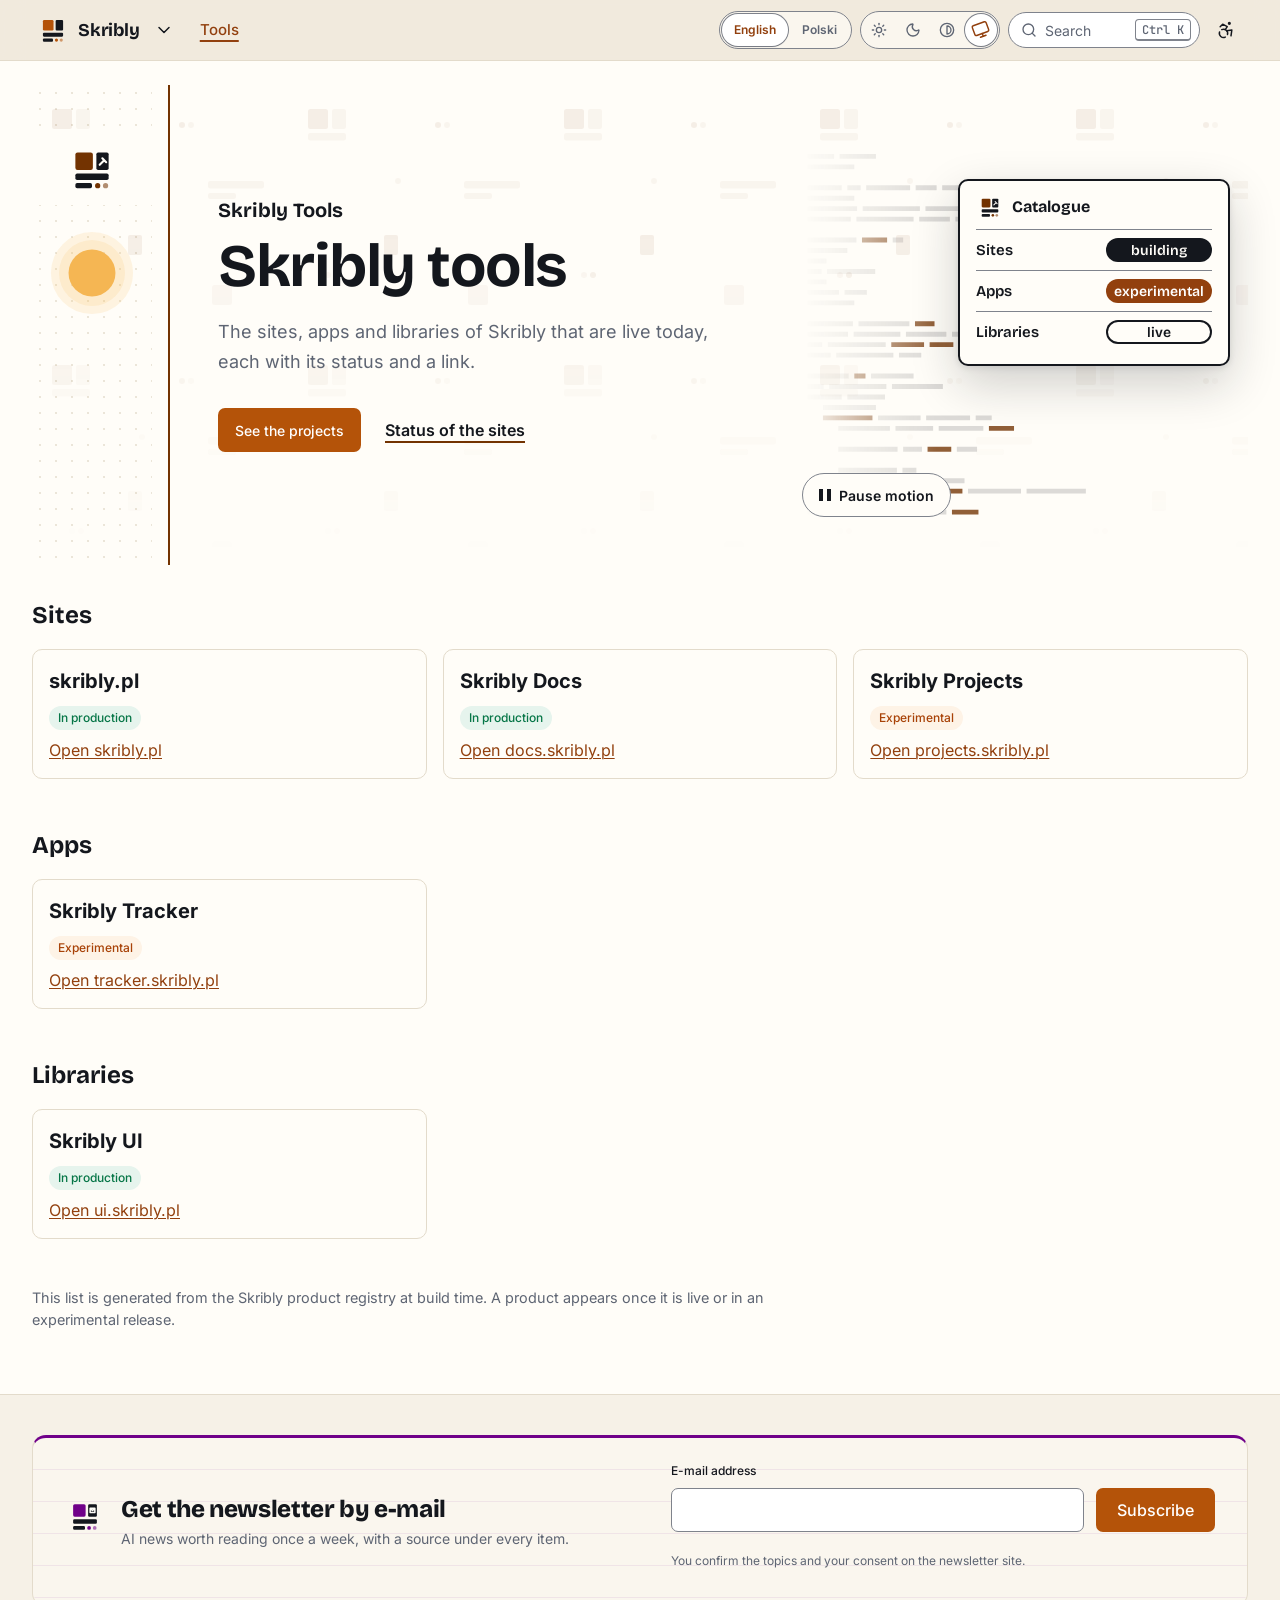
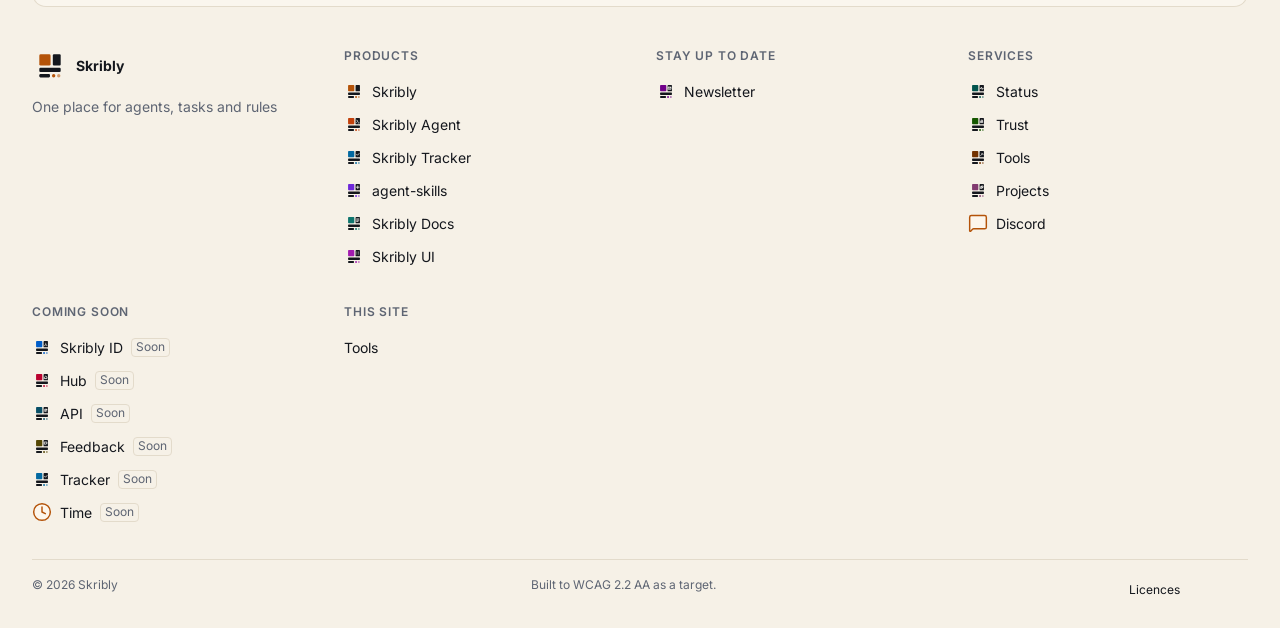
==== commit 59a4573d: "publish: social tags and favicons" ====
--- a/index.html
+++ b/index.html
@@ -1 +1 @@
-<!DOCTYPE html><html lang="en" dir="ltr"><head><meta charset="utf-8"><meta name="viewport" content="width=device-width, initial-scale=1"><title>Skribly</title><meta name="description" content="The Skribly tools that are live today: sites, apps, libraries and more, each with its status and a link."><link rel="canonical" href="https://tools.skribly.pl/"><link rel="alternate" hreflang="en" href="https://tools.skribly.pl/"><link rel="alternate" hreflang="pl" href="https://tools.skribly.pl/pl/"><link rel="alternate" hreflang="x-default" href="https://tools.skribly.pl/"><script src="/_astro/prepaint.iife.DfruCCWJ.js"></script><meta name="color-scheme" content="light dark"><meta name="theme-color" media="(prefers-color-scheme: light)" content="#fffdf8"><meta name="theme-color" media="(prefers-color-scheme: dark)" content="#111318"><meta name="referrer" content="strict-origin-when-cross-origin"><link rel="preload" href="/_astro/inter-latin-wght-normal.Dx4kXJAl.woff2" as="font" type="font/woff2" crossorigin><link rel="preload" href="/_astro/bricolage-grotesque-latin-wght-normal.DLoelf7F.woff2" as="font" type="font/woff2" crossorigin><link rel="icon" href="/_astro/skribly.Zs_Yda3L.svg" type="image/svg+xml"><meta property="og:type" content="website"><meta property="og:site_name" content="Skribly"><meta property="og:locale" content="en_GB"><meta property="og:url" content="https://tools.skribly.pl/"><meta property="og:title" content="Skribly"><meta property="og:description" content="The Skribly tools that are live today: sites, apps, libraries and more, each with its status and a link."><meta name="twitter:card" content="summary"><meta name="twitter:title" content="Skribly"><meta name="twitter:description" content="The Skribly tools that are live today: sites, apps, libraries and more, each with its status and a link."><script type="application/ld+json">{"@context":"https://schema.org","@graph":[{"@type":"Organization","@id":"https://skribly.pl/#organization","name":"Skribly","url":"https://skribly.pl/","logo":"https://skribly.pl/img/icons/icon-512.png","sameAs":["https://docs.skribly.pl/","https://ui.skribly.pl/"]},{"@type":"WebSite","@id":"https://tools.skribly.pl/#website","name":"Skribly","url":"https://tools.skribly.pl/","inLanguage":"en","description":"The Skribly tools that are live today: sites, apps, libraries and more, each with its status and a link.","publisher":{"@id":"https://skribly.pl/#organization"}},{"@type":"WebPage","@id":"https://tools.skribly.pl/#page","url":"https://tools.skribly.pl/","name":"Skribly","description":"The Skribly tools that are live today: sites, apps, libraries and more, each with its status and a link.","inLanguage":"en","isPartOf":{"@id":"https://tools.skribly.pl/#website"},"publisher":{"@id":"https://skribly.pl/#organization"}}]}</script><meta http-equiv="Content-Security-Policy" content="default-src 'none'; connect-src 'self'; script-src 'self' 'wasm-unsafe-eval'; style-src 'self'; img-src 'self' data:; font-src 'self'; manifest-src 'self'; media-src 'self'; base-uri 'none'; form-action https://newsletter.skribly.pl; upgrade-insecure-requests"><link rel="stylesheet" href="/_astro/Page.pboyIWWr.css"></head><body class="sk-page"><a class="sk-skip-link" href="#content">Skip to content</a><header class="sk-site-header sk-product--skribly" data-sk-header><div class="sk-container sk-container--wide sk-site-header__bar"><div class="sk-site-header__brand"><a class="sk-site-header__home" href="/" aria-label="Skribly, home page"><svg class="sk-logo sk-logo--skribly" viewBox="0 0 64 64" width="2.125rem" height="2.125rem" focusable="false" aria-hidden="true"><rect x="13" y="13" width="20" height="20" rx="2.5" fill="var(--sk-accent)"/><rect x="37" y="13" width="14" height="20" rx="2" fill="currentColor"/><rect x="13" y="37" width="38" height="7.5" rx="2" fill="currentColor"/><rect x="13" y="48" width="19" height="6" rx="2" fill="currentColor"/><circle cx="38.5" cy="51" r="3" fill="var(--sk-accent)"/><circle cx="47.5" cy="51" r="3" fill="var(--sk-accent)" opacity="0.55"/></svg><span class="sk-site-header__name">Skribly</span></a><details class="sk-dropdown sk-ecosystem"><summary class="sk-icon-button sk-ecosystem__toggle" aria-label="Switch product" title="Switch product"><svg class="sk-icon sk-dropdown__chevron" viewBox="0 0 24 24" focusable="false" data-icon="chevron.down" aria-hidden="true"><path d="m6 9 6 6 6-6"></path></svg></summary><div class="sk-dropdown__panel"><p class="sk-ecosystem__title" id="sk-ecosystem-skribly">Skribly products</p><ul class="sk-ecosystem__list" aria-labelledby="sk-ecosystem-skribly"><li><a class="sk-ecosystem__item sk-product--skribly" href="https://skribly.pl/" aria-current="true"><svg class="sk-logo sk-logo--skribly" viewBox="0 0 64 64" width="2.25rem" height="2.25rem" focusable="false" aria-hidden="true"><rect x="13" y="13" width="20" height="20" rx="2.5" fill="var(--sk-accent)"/><rect x="37" y="13" width="14" height="20" rx="2" fill="currentColor"/><rect x="13" y="37" width="38" height="7.5" rx="2" fill="currentColor"/><rect x="13" y="48" width="19" height="6" rx="2" fill="currentColor"/><circle cx="38.5" cy="51" r="3" fill="var(--sk-accent)"/><circle cx="47.5" cy="51" r="3" fill="var(--sk-accent)" opacity="0.55"/></svg><span><strong>Skribly</strong><span>One place for agents, tasks and rules</span></span><span class="sk-ecosystem__here">You are here</span></a></li><li><a class="sk-ecosystem__item sk-product--agent" href="https://agent.skribly.pl/"><svg class="sk-logo sk-logo--agent" viewBox="0 0 64 64" width="2.25rem" height="2.25rem" focusable="false" aria-hidden="true"><rect x="13" y="13" width="20" height="20" rx="2.5" fill="var(--sk-tool-agent)"/><rect x="37" y="13" width="14" height="20" rx="2" fill="currentColor"/><path d="M40.6 19.4l3.6 3.6-3.6 3.6M45.6 28.4h2.6" fill="none" stroke="var(--sk-bg)" stroke-width="2.4" stroke-linecap="round" stroke-linejoin="round"/><rect x="13" y="37" width="38" height="7.5" rx="2" fill="currentColor"/><rect x="13" y="48" width="19" height="6" rx="2" fill="currentColor"/><circle cx="38.5" cy="51" r="3" fill="var(--sk-tool-agent)"/><circle cx="47.5" cy="51" r="3" fill="var(--sk-tool-agent)" opacity="0.55"/></svg><span><strong>Skribly Agent</strong><span>Where agents work</span></span></a></li><li><a class="sk-ecosystem__item sk-product--tracker" href="https://skribly.pl/apps/skribly-tracker/"><svg class="sk-logo sk-logo--tracker" viewBox="0 0 64 64" width="2.25rem" height="2.25rem" focusable="false" aria-hidden="true"><rect x="13" y="13" width="20" height="20" rx="2.5" fill="var(--sk-tool-tracker)"/><rect x="37" y="13" width="14" height="20" rx="2" fill="currentColor"/><path d="M40.4 23.6l2.8 2.8 4.8-5.4" fill="none" stroke="var(--sk-bg)" stroke-width="2.4" stroke-linecap="round" stroke-linejoin="round"/><rect x="13" y="37" width="38" height="7.5" rx="2" fill="currentColor"/><rect x="13" y="48" width="19" height="6" rx="2" fill="currentColor"/><circle cx="38.5" cy="51" r="3" fill="var(--sk-tool-tracker)"/><circle cx="47.5" cy="51" r="3" fill="var(--sk-tool-tracker)" opacity="0.55"/></svg><span><strong>Skribly Tracker</strong><span>Where tasks begin</span></span></a></li><li><a class="sk-ecosystem__item sk-product--skills" href="https://skribly.pl/apps/agent-skills/"><svg class="sk-logo sk-logo--skills" viewBox="0 0 64 64" width="2.25rem" height="2.25rem" focusable="false" aria-hidden="true"><rect x="13" y="13" width="20" height="20" rx="2.5" fill="var(--sk-tool-skills)"/><rect x="37" y="13" width="14" height="20" rx="2" fill="currentColor"/><path d="M44 18.6v8.8M39.6 23h8.8" fill="none" stroke="var(--sk-bg)" stroke-width="2.4" stroke-linecap="round" stroke-linejoin="round"/><rect x="13" y="37" width="38" height="7.5" rx="2" fill="currentColor"/><rect x="13" y="48" width="19" height="6" rx="2" fill="currentColor"/><circle cx="38.5" cy="51" r="3" fill="var(--sk-tool-skills)"/><circle cx="47.5" cy="51" r="3" fill="var(--sk-tool-skills)" opacity="0.55"/></svg><span><strong>agent-skills</strong><span>Where the rules live</span></span></a></li><li><a class="sk-ecosystem__item sk-product--docs" href="https://docs.skribly.pl/"><svg class="sk-logo sk-logo--docs" viewBox="0 0 64 64" width="2.25rem" height="2.25rem" focusable="false" aria-hidden="true"><rect x="13" y="13" width="20" height="20" rx="2.5" fill="var(--sk-tool-docs)"/><rect x="37" y="13" width="14" height="20" rx="2" fill="currentColor"/><path d="M40.4 19h7.2M40.4 23h7.2M40.4 27h4.4" fill="none" stroke="var(--sk-bg)" stroke-width="2.4" stroke-linecap="round" stroke-linejoin="round"/><rect x="13" y="37" width="38" height="7.5" rx="2" fill="currentColor"/><rect x="13" y="48" width="19" height="6" rx="2" fill="currentColor"/><circle cx="38.5" cy="51" r="3" fill="var(--sk-tool-docs)"/><circle cx="47.5" cy="51" r="3" fill="var(--sk-tool-docs)" opacity="0.55"/></svg><span><strong>Skribly Docs</strong><span>Guides and reference</span></span></a></li><li><a class="sk-ecosystem__item sk-product--ui" href="https://ui.skribly.pl/"><svg class="sk-logo sk-logo--ui" viewBox="0 0 64 64" width="2.25rem" height="2.25rem" focusable="false" aria-hidden="true"><rect x="13" y="13" width="20" height="20" rx="2.5" fill="var(--sk-tool-ui)"/><rect x="37" y="13" width="14" height="20" rx="2" fill="currentColor"/><path d="M41.2 19.6h.01M46.8 19.6h.01M41.2 25.4h.01M46.8 25.4h.01" fill="none" stroke="var(--sk-bg)" stroke-width="2.4" stroke-linecap="round" stroke-linejoin="round"/><rect x="13" y="37" width="38" height="7.5" rx="2" fill="currentColor"/><rect x="13" y="48" width="19" height="6" rx="2" fill="currentColor"/><circle cx="38.5" cy="51" r="3" fill="var(--sk-tool-ui)"/><circle cx="47.5" cy="51" r="3" fill="var(--sk-tool-ui)" opacity="0.55"/></svg><span><strong>Skribly UI</strong><span>Tokens and components</span></span></a></li></ul><p class="sk-ecosystem__title" id="sk-ecosystem-skribly-channels">Stay up to date</p><ul class="sk-ecosystem__list" aria-labelledby="sk-ecosystem-skribly-channels"><li><a class="sk-ecosystem__item sk-product--newsletter" href="https://newsletter.skribly.pl/"><svg class="sk-logo sk-logo--newsletter" viewBox="0 0 64 64" width="2.25rem" height="2.25rem" focusable="false" aria-hidden="true"><rect x="13" y="13" width="20" height="20" rx="2.5" fill="var(--sk-tool-newsletter)"/><rect x="37" y="13" width="14" height="20" rx="2" fill="currentColor"/><path d="M40.2 19.6h7.6v6.8h-7.6zM40.6 20.2l3.4 2.8 3.4-2.8" fill="none" stroke="var(--sk-bg)" stroke-width="2.4" stroke-linecap="round" stroke-linejoin="round"/><rect x="13" y="37" width="38" height="7.5" rx="2" fill="currentColor"/><rect x="13" y="48" width="19" height="6" rx="2" fill="currentColor"/><circle cx="38.5" cy="51" r="3" fill="var(--sk-tool-newsletter)"/><circle cx="47.5" cy="51" r="3" fill="var(--sk-tool-newsletter)" opacity="0.55"/></svg><span><strong>Skribly Newsletter</strong><span>AI news every week, each with its source</span></span></a></li></ul><p class="sk-ecosystem__title" id="sk-ecosystem-skribly-services">Services</p><ul class="sk-ecosystem__list" aria-labelledby="sk-ecosystem-skribly-services"><li><a class="sk-ecosystem__item sk-product--status" href="https://status.skribly.pl/"><svg class="sk-logo sk-logo--status" viewBox="0 0 64 64" width="2.25rem" height="2.25rem" focusable="false" aria-hidden="true"><rect x="13" y="13" width="20" height="20" rx="2.5" fill="var(--sk-tool-status)"/><rect x="37" y="13" width="14" height="20" rx="2" fill="currentColor"/><path d="M39.6 23.6h2.2l1.4-3.6 2.4 6.8 1.4-3.2h1.4" fill="none" stroke="var(--sk-bg)" stroke-width="2.4" stroke-linecap="round" stroke-linejoin="round"/><rect x="13" y="37" width="38" height="7.5" rx="2" fill="currentColor"/><rect x="13" y="48" width="19" height="6" rx="2" fill="currentColor"/><circle cx="38.5" cy="51" r="3" fill="var(--sk-tool-status)"/><circle cx="47.5" cy="51" r="3" fill="var(--sk-tool-status)" opacity="0.55"/></svg><span><strong>Skribly Status</strong><span>Is every service up</span></span></a></li><li><a class="sk-ecosystem__item sk-product--trust" href="https://trust.skribly.pl/"><svg class="sk-logo sk-logo--trust" viewBox="0 0 64 64" width="2.25rem" height="2.25rem" focusable="false" aria-hidden="true"><rect x="13" y="13" width="20" height="20" rx="2.5" fill="var(--sk-tool-trust)"/><rect x="37" y="13" width="14" height="20" rx="2" fill="currentColor"/><path d="M41.8 22.6v-3h4.4v3M40.8 24.2h6.4v2.8h-6.4z" fill="none" stroke="var(--sk-bg)" stroke-width="2.4" stroke-linecap="round" stroke-linejoin="round"/><rect x="13" y="37" width="38" height="7.5" rx="2" fill="currentColor"/><rect x="13" y="48" width="19" height="6" rx="2" fill="currentColor"/><circle cx="38.5" cy="51" r="3" fill="var(--sk-tool-trust)"/><circle cx="47.5" cy="51" r="3" fill="var(--sk-tool-trust)" opacity="0.55"/></svg><span><strong>Skribly Trust</strong><span>Security, privacy and accessibility</span></span></a></li><li><a class="sk-ecosystem__item sk-product--tools" href="https://tools.skribly.pl/"><svg class="sk-logo sk-logo--tools" viewBox="0 0 64 64" width="2.25rem" height="2.25rem" focusable="false" aria-hidden="true"><rect x="13" y="13" width="20" height="20" rx="2.5" fill="var(--sk-tool-tools)"/><rect x="37" y="13" width="14" height="20" rx="2" fill="currentColor"/><path d="M40.8 27.2L46 22M43.8 19.8l4.4 4.4" fill="none" stroke="var(--sk-bg)" stroke-width="2.4" stroke-linecap="round" stroke-linejoin="round"/><rect x="13" y="37" width="38" height="7.5" rx="2" fill="currentColor"/><rect x="13" y="48" width="19" height="6" rx="2" fill="currentColor"/><circle cx="38.5" cy="51" r="3" fill="var(--sk-tool-tools)"/><circle cx="47.5" cy="51" r="3" fill="var(--sk-tool-tools)" opacity="0.55"/></svg><span><strong>Skribly Tools</strong><span>Small tools in the browser</span></span></a></li><li><a class="sk-ecosystem__item sk-product--projects" href="https://projects.skribly.pl/"><svg class="sk-logo sk-logo--projects" viewBox="0 0 64 64" width="2.25rem" height="2.25rem" focusable="false" aria-hidden="true"><rect x="13" y="13" width="20" height="20" rx="2.5" fill="var(--sk-tool-projects)"/><rect x="37" y="13" width="14" height="20" rx="2" fill="currentColor"/><path d="M40.4 21.8h4.8v4.8h-4.8zM43 21.8v-2.6h4.8v4.8h-2.6" fill="none" stroke="var(--sk-bg)" stroke-width="2.4" stroke-linecap="round" stroke-linejoin="round"/><rect x="13" y="37" width="38" height="7.5" rx="2" fill="currentColor"/><rect x="13" y="48" width="19" height="6" rx="2" fill="currentColor"/><circle cx="38.5" cy="51" r="3" fill="var(--sk-tool-projects)"/><circle cx="47.5" cy="51" r="3" fill="var(--sk-tool-projects)" opacity="0.55"/></svg><span><strong>Skribly Projects</strong><span>Every part and how far it is</span></span></a></li><li><a class="sk-ecosystem__item sk-product--discord" href="https://dc.skribly.pl/"><svg class="sk-icon sk-icon--duo sk-ecosystem__icon" viewBox="0 0 24 24" focusable="false" data-icon="content.comment" aria-hidden="true"><g class="sk-icon__fill"><path d="M22 17a2 2 0 0 1-2 2H6.828a2 2 0 0 0-1.414.586l-2.202 2.202A.71.71 0 0 1 2 21.286V5a2 2 0 0 1 2-2h16a2 2 0 0 1 2 2z"></path></g><path d="M22 17a2 2 0 0 1-2 2H6.828a2 2 0 0 0-1.414.586l-2.202 2.202A.71.71 0 0 1 2 21.286V5a2 2 0 0 1 2-2h16a2 2 0 0 1 2 2z"></path></svg><span><strong>Discord</strong><span>Talk with the people who build Skribly</span></span></a></li></ul></div></details></div><div class="sk-site-header__quick"><button class="sk-search-button sk-site-header__wide" type="button" data-sk-search-open data-sk-needs-js aria-haspopup="dialog" aria-controls="sk-search" aria-keyshortcuts="Control+K /"><svg class="sk-icon" viewBox="0 0 24 24" focusable="false" data-icon="action.search" aria-hidden="true"><g class="sk-icon__fill"><circle cx="11" cy="11" r="8"></circle></g><path d="m21 21-4.34-4.34"></path><circle cx="11" cy="11" r="8"></circle></svg><span>Search</span><kbd class="sk-kbd" aria-hidden="true">Ctrl K</kbd></button><button class="sk-icon-button sk-site-header__narrow" type="button" data-sk-search-open data-sk-needs-js aria-label="Search" aria-haspopup="dialog" aria-controls="sk-search" aria-keyshortcuts="Control+K /"><svg class="sk-icon" viewBox="0 0 24 24" focusable="false" data-icon="action.search" aria-hidden="true"><g class="sk-icon__fill"><circle cx="11" cy="11" r="8"></circle></g><path d="m21 21-4.34-4.34"></path><circle cx="11" cy="11" r="8"></circle></svg></button><button class="sk-icon-button" type="button" data-sk-a11y-open data-sk-needs-js aria-controls="sk-a11y-panel" aria-expanded="false" aria-label="Accessibility" title="Open accessibility settings"><svg class="sk-icon" viewBox="0 0 24 24" focusable="false" data-icon="nav.accessibility" aria-hidden="true"><g class="sk-icon__fill"><circle cx="16" cy="4" r="1"></circle></g><circle cx="16" cy="4" r="1"></circle><path d="m18 19 1-7-6 1"></path><path d="m5 8 3-3 5.5 3-2.36 3.5"></path><path d="M4.24 14.5a5 5 0 0 0 6.88 6"></path><path d="M13.76 17.5a5 5 0 0 0-6.88-6"></path></svg></button><button class="sk-icon-button sk-site-header__menu-toggle" type="button" data-sk-menu-toggle data-sk-needs-js aria-expanded="false" aria-controls="sk-site-drawer-skribly" aria-label="Menu" data-open="Menu" data-close="Close menu"><span class="sk-burger" aria-hidden="true"><span></span><span></span><span></span></span></button></div><div class="sk-site-header__drawer" id="sk-site-drawer-skribly"><nav class="sk-site-nav" aria-label="Main navigation"><ul class="sk-site-nav__list"><li><a class="sk-site-nav__link" href="/" aria-current="page">Tools</a></li></ul></nav><div class="sk-site-header__tools"><nav class="sk-language-switch" aria-label="Language"><ul><li><span lang="en" aria-current="true">English</span></li><li><a href="/pl/" lang="pl" hreflang="pl">Polski</a></li></ul></nav><fieldset class="sk-theme-switch" data-sk-theme-switch><legend class="sk-visually-hidden">Theme</legend><label title="Light"><input type="radio" name="sk-theme-hftxk0" value="light"><svg class="sk-icon" viewBox="0 0 24 24" focusable="false" data-icon="theme.light" aria-hidden="true"><g class="sk-icon__fill"><circle cx="12" cy="12" r="4"></circle></g><circle cx="12" cy="12" r="4"></circle><path d="M12 2v2"></path><path d="M12 20v2"></path><path d="m4.93 4.93 1.41 1.41"></path><path d="m17.66 17.66 1.41 1.41"></path><path d="M2 12h2"></path><path d="M20 12h2"></path><path d="m6.34 17.66-1.41 1.41"></path><path d="m19.07 4.93-1.41 1.41"></path></svg><span class="sk-visually-hidden">Light</span></label><label title="Dark"><input type="radio" name="sk-theme-hftxk0" value="dark"><svg class="sk-icon" viewBox="0 0 24 24" focusable="false" data-icon="theme.dark" aria-hidden="true"><g class="sk-icon__fill"><path d="M20.985 12.486a9 9 0 1 1-9.473-9.472c.405-.022.617.46.402.803a6 6 0 0 0 8.268 8.268c.344-.215.825-.004.803.401"></path></g><path d="M20.985 12.486a9 9 0 1 1-9.473-9.472c.405-.022.617.46.402.803a6 6 0 0 0 8.268 8.268c.344-.215.825-.004.803.401"></path></svg><span class="sk-visually-hidden">Dark</span></label><label title="High contrast"><input type="radio" name="sk-theme-hftxk0" value="contrast"><svg class="sk-icon" viewBox="0 0 24 24" focusable="false" data-icon="theme.contrast" aria-hidden="true"><g class="sk-icon__fill"><circle cx="12" cy="12" r="10"></circle><path d="M12 18a6 6 0 0 0 0-12v12z"></path></g><circle cx="12" cy="12" r="10"></circle><path d="M12 18a6 6 0 0 0 0-12v12z"></path></svg><span class="sk-visually-hidden">High contrast</span></label><label title="System"><input type="radio" name="sk-theme-hftxk0" value="system" checked><svg class="sk-icon" viewBox="0 0 24 24" focusable="false" data-icon="theme.system" aria-hidden="true"><g class="sk-icon__fill"><rect rx="2" x="2" y="3" width="20" height="14"></rect></g><rect rx="2" x="2" y="3" width="20" height="14"></rect><line x1="8" y1="21" x2="16" y2="21"></line><line x1="12" y1="17" x2="12" y2="21"></line></svg><span class="sk-visually-hidden">System</span></label></fieldset><script type="module" src="/_astro/ThemeSwitch.astro_astro_type_script_index_0_lang.CFWxGLRv.js"></script></div></div></div></header><script type="module" src="/_astro/SiteHeader.astro_astro_type_script_index_0_lang.C7ESqmu-.js"></script><main class="sk-page__main sk-page__main--wide" id="content" tabindex="-1" data-pagefind-body><div class="site-main" data-pagefind-body><header class="sk-hero sk-hero--brand sk-hero--themed sk-hero--notebook sk-product--tools" data-sk-hero="brand"><div class="sk-hero__body"><span class="sk-site-hero__logo"><svg class="sk-logo sk-logo--tools" viewBox="0 0 64 64" width="3.5rem" height="3.5rem" focusable="false" aria-hidden="true"><rect x="13" y="13" width="20" height="20" rx="2.5" fill="var(--sk-tool-tools)"/><rect x="37" y="13" width="14" height="20" rx="2" fill="currentColor"/><path d="M40.8 27.2L46 22M43.8 19.8l4.4 4.4" fill="none" stroke="var(--sk-bg)" stroke-width="2.4" stroke-linecap="round" stroke-linejoin="round"/><rect x="13" y="37" width="38" height="7.5" rx="2" fill="currentColor"/><rect x="13" y="48" width="19" height="6" rx="2" fill="currentColor"/><circle cx="38.5" cy="51" r="3" fill="var(--sk-tool-tools)"/><circle cx="47.5" cy="51" r="3" fill="var(--sk-tool-tools)" opacity="0.55"/></svg></span><p class="sk-hero__eyebrow"><span>Skribly Tools</span></p><h1 class="sk-hero__title">Skribly tools</h1><div class="sk-hero__lead"><p>The sites, apps and libraries of Skribly that are live today, each with its status and a link.</p></div><div class="sk-hero__actions"><a class="sk-button sk-button--lg" href="https://projects.skribly.pl/">See the projects</a><a href="https://status.skribly.pl/">Status of the sites</a></div></div><div class="sk-hero__art"><div class="sk-hero__backdrop" aria-hidden="true"><span class="sk-hero-ground sk-pattern sk-pattern--hero"></span><svg class="sk-sky sk-hero-sky" viewBox="0 0 120 120" aria-hidden="true" focusable="false"><g class="sk-sky__sun"><circle class="sk-sky__halo" cx="60" cy="60" r="56"></circle><circle class="sk-sky__halo" cx="60" cy="60" r="45"></circle><circle class="sk-sky__disc" cx="60" cy="60" r="32"></circle></g><g class="sk-sky__moon"><circle class="sk-sky__glow" cx="60" cy="60" r="44"></circle><path class="sk-sky__crescent" d="M58.64 28.03A32 32 0 1 0 88.14 75.23A28 28 0 0 1 58.64 28.03Z"></path><g class="sk-sky__stars"><circle cx="14" cy="22" r="1.6"></circle><circle cx="30" cy="92" r="1.2"></circle><circle cx="98" cy="14" r="1.4"></circle><circle cx="108" cy="66" r="1.1"></circle><circle cx="20" cy="58" r="1"></circle><circle cx="86" cy="104" r="1.3"></circle></g></g></svg></div><div class="sk-agents-stage"><div class="sk-code-page" aria-hidden="true"><svg class="sk-code-page__sheet" viewBox="0 0 640 2160" focusable="false"><path class="sk-code-page__ink" d="M8 30h38v7h-38zm46 0h52v7h-52zm-46 15h67v7h-67zm0 30h49v7h-49zm57 0h19v7h-19zm27 0h63v7h-63zm71 0h30v7h-30zm38 0h32v7h-32zm-193 15h67v7h-67zm0 15h71v7h-71zm79 0h82v7h-82zm90 0h75v7h-75zm83 0h31v7h-31zm39 0h53v7h-53zm-291 15h62v7h-62zm70 0h82v7h-82zm90 0h44v7h-44zm52 0h26v7h-26zm34 0h81v7h-81zm-246 30h70v7h-70zm122 0h15v7h-15zm-122 15h57v7h-57zm0 15h27v7h-27zm0 15h20v7h-20zm28 0h69v7h-69zm-28 15h27v7h-27zm0 15h45v7h-45zm53 0h32v7h-32zm-53 15h67v7h-67zm0 30h65v7h-65zm73 0h73v7h-73zm-73 15h58v7h-58zm66 0h67v7h-67zm75 0h58v7h-58zm66 0h69v7h-69zm-207 15h21v7h-21zm29 0h83v7h-83zm-29 15h33v7h-33zm41 0h82v7h-82zm90 0h32v7h-32zm-131 30h59v7h-59zm91 0h61v7h-61zm-91 15h23v7h-23zm31 0h82v7h-82zm90 0h73v7h-73zm-121 15h49v7h-49zm57 0h54v7h-54zm-35 15h76v7h-76zm79 15h61v7h-61zm69 0h63v7h-63zm71 0h23v7h-23zm-197 15h74v7h-74zm82 0h54v7h-54zm62 0h64v7h-64zm-144 30h85v7h-85zm93 0h27v7h-27zm77 0h29v7h-29zm-170 30h84v7h-84zm92 0h20v7h-20zm-92 15h25v7h-25zm33 0h48v7h-48zm56 0h44v7h-44zm52 0h40v7h-40zm-163 15h49v7h-49zm57 0h78v7h-78zm151 0h76v7h-76zm84 0h85v7h-85zm-314 15h85v7h-85zm0 15h84v7h-84zm92 0h80v7h-80zm88 0h19v7h-19zm-158 30h72v7h-72zm80 0h28v7h-28zm36 0h85v7h-85zm-138 15h73v7h-73zm81 0h32v7h-32zm40 0h72v7h-72zm144 0h51v7h-51zm-265 15h40v7h-40zm48 0h58v7h-58zm40 15h64v7h-64zm72 0h37v7h-37zm45 0h16v7h-16zm-205 15h30v7h-30zm91 0h37v7h-37zm-91 30h25v7h-25zm33 0h71v7h-71zm-33 15h24v7h-24zm32 0h57v7h-57zm65 0h80v7h-80zm131 0h32v7h-32zm-228 15h39v7h-39zm47 0h64v7h-64zm72 0h55v7h-55zm-119 30h46v7h-46zm90 15h69v7h-69zm-68 15h28v7h-28zm36 0h39v7h-39zm-36 15h34v7h-34zm0 15h20v7h-20zm28 0h22v7h-22zm30 0h46v7h-46zm-36 15h88v7h-88zm96 0h66v7h-66zm-96 15h39v7h-39zm0 15h46v7h-46zm54 0h41v7h-41zm-32 15h61v7h-61zm69 0h50v7h-50zm58 0h46v7h-46zm54 0h59v7h-59zm-181 15h68v7h-68zm76 0h67v7h-67zm75 0h79v7h-79zm87 0h59v7h-59zm-238 15h59v7h-59zm67 0h62v7h-62zm-67 30h55v7h-55zm63 0h83v7h-83zm-85 15h44v7h-44zm52 0h45v7h-45zm-52 30h33v7h-33zm-22 15h87v7h-87zm95 0h87v7h-87zm95 0h17v7h-17zm-190 15h83v7h-83zm91 0h84v7h-84zm92 0h54v7h-54zm-161 30h61v7h-61zm69 0h47v7h-47zm55 0h80v7h-80zm-102 15h53v7h-53zm61 0h24v7h-24zm32 0h31v7h-31zm39 0h79v7h-79zm87 0h45v7h-45zm-134 15h35v7h-35zm-85 30h34v7h-34zm42 0h43v7h-43zm-108 45h38v7h-38zm46 0h52v7h-52zm-46 15h67v7h-67zm0 30h49v7h-49zm57 0h19v7h-19zm27 0h63v7h-63zm71 0h30v7h-30zm38 0h32v7h-32zm-193 15h67v7h-67zm0 15h71v7h-71zm79 0h82v7h-82zm90 0h75v7h-75zm83 0h31v7h-31zm39 0h53v7h-53zm-291 15h62v7h-62zm70 0h82v7h-82zm90 0h44v7h-44zm52 0h26v7h-26zm34 0h81v7h-81zm-246 30h70v7h-70zm122 0h15v7h-15zm-122 15h57v7h-57zm0 15h27v7h-27zm0 15h20v7h-20zm28 0h69v7h-69zm-28 15h27v7h-27zm0 15h45v7h-45zm53 0h32v7h-32zm-53 15h67v7h-67zm0 30h65v7h-65zm73 0h73v7h-73zm-73 15h58v7h-58zm66 0h67v7h-67zm75 0h58v7h-58zm66 0h69v7h-69zm-207 15h21v7h-21zm29 0h83v7h-83zm-29 15h33v7h-33zm41 0h82v7h-82zm90 0h32v7h-32zm-131 30h59v7h-59zm91 0h61v7h-61zm-91 15h23v7h-23zm31 0h82v7h-82zm90 0h73v7h-73zm-121 15h49v7h-49zm57 0h54v7h-54zm-35 15h76v7h-76zm79 15h61v7h-61zm69 0h63v7h-63zm71 0h23v7h-23zm-197 15h74v7h-74zm82 0h54v7h-54zm62 0h64v7h-64zm-144 30h85v7h-85zm93 0h27v7h-27zm77 0h29v7h-29zm-170 30h84v7h-84zm92 0h20v7h-20zm-92 15h25v7h-25zm33 0h48v7h-48zm56 0h44v7h-44zm52 0h40v7h-40zm-163 15h49v7h-49zm57 0h78v7h-78zm151 0h76v7h-76zm84 0h85v7h-85zm-314 15h85v7h-85zm0 15h84v7h-84zm92 0h80v7h-80zm88 0h19v7h-19zm-158 30h72v7h-72zm80 0h28v7h-28zm36 0h85v7h-85zm-138 15h73v7h-73zm81 0h32v7h-32zm40 0h72v7h-72zm144 0h51v7h-51zm-265 15h40v7h-40zm48 0h58v7h-58zm40 15h64v7h-64zm72 0h37v7h-37zm45 0h16v7h-16zm-205 15h30v7h-30zm91 0h37v7h-37zm-91 30h25v7h-25zm33 0h71v7h-71zm-33 15h24v7h-24zm32 0h57v7h-57zm65 0h80v7h-80zm131 0h32v7h-32zm-228 15h39v7h-39zm47 0h64v7h-64zm72 0h55v7h-55zm-119 30h46v7h-46zm90 15h69v7h-69zm-68 15h28v7h-28zm36 0h39v7h-39zm-36 15h34v7h-34zm0 15h20v7h-20zm28 0h22v7h-22zm30 0h46v7h-46zm-36 15h88v7h-88zm96 0h66v7h-66zm-96 15h39v7h-39zm0 15h46v7h-46zm54 0h41v7h-41zm-32 15h61v7h-61zm69 0h50v7h-50zm58 0h46v7h-46zm54 0h59v7h-59zm-181 15h68v7h-68zm76 0h67v7h-67zm75 0h79v7h-79zm87 0h59v7h-59zm-238 15h59v7h-59zm67 0h62v7h-62zm-67 30h55v7h-55zm63 0h83v7h-83zm-85 15h44v7h-44zm52 0h45v7h-45zm-52 30h33v7h-33zm-22 15h87v7h-87zm95 0h87v7h-87zm95 0h17v7h-17zm-190 15h83v7h-83zm91 0h84v7h-84zm92 0h54v7h-54zm-161 30h61v7h-61zm69 0h47v7h-47zm55 0h80v7h-80zm-102 15h53v7h-53zm61 0h24v7h-24zm32 0h31v7h-31zm39 0h79v7h-79zm87 0h45v7h-45zm-134 15h35v7h-35zm-85 30h34v7h-34zm42 0h43v7h-43z"></path><path class="sk-code-page__rubric" d="M86 150h36v7h-36zm76 120h28v7h-28zm-34 30h47v7h-47zm55 0h34v7h-34zm-108 45h16v7h-16zm-45 60h71v7h-71zm238 15h36v7h-36zm-88 30h34v7h-34zm-7 60h57v7h-57zm42 30h38v7h-38zm-6 45h56v7h-56zm-201 30h80v7h-80zm38 15h45v7h-45zm147 45h35v7h-35zm-163 60h60v7h-60zm22 150h39v7h-39zm22 150h77v7h-77zm12 195h36v7h-36zm76 120h28v7h-28zm-34 30h47v7h-47zm55 0h34v7h-34zm-108 45h16v7h-16zm-45 60h71v7h-71zm238 15h36v7h-36zm-88 30h34v7h-34zm-7 60h57v7h-57zm42 30h38v7h-38zm-6 45h56v7h-56zm-201 30h80v7h-80zm38 15h45v7h-45zm147 45h35v7h-35zm-163 60h60v7h-60zm22 150h39v7h-39zm22 150h77v7h-77z"></path></svg></div><div class="sk-agents sk-agents--panel" aria-hidden="true"><p class="sk-agents__title"><svg class="sk-logo sk-logo--tools" viewBox="0 0 64 64" width="1.75rem" height="1.75rem" focusable="false" aria-hidden="true"><rect x="13" y="13" width="20" height="20" rx="2.5" fill="var(--sk-tool-tools)"/><rect x="37" y="13" width="14" height="20" rx="2" fill="currentColor"/><path d="M40.8 27.2L46 22M43.8 19.8l4.4 4.4" fill="none" stroke="var(--sk-bg)" stroke-width="2.4" stroke-linecap="round" stroke-linejoin="round"/><rect x="13" y="37" width="38" height="7.5" rx="2" fill="currentColor"/><rect x="13" y="48" width="19" height="6" rx="2" fill="currentColor"/><circle cx="38.5" cy="51" r="3" fill="var(--sk-tool-tools)"/><circle cx="47.5" cy="51" r="3" fill="var(--sk-tool-tools)" opacity="0.55"/></svg><span>Catalogue</span></p><ul class="sk-agents__list"><li class="sk-agents__row"><span class="sk-agents__name">Sites</span><span class="sk-agents__states"><span class="sk-agents__state sk-agents__state--0 sk-agents__state--k0">building</span><span class="sk-agents__state sk-agents__state--1 sk-agents__state--k2">experimental</span><span class="sk-agents__state sk-agents__state--2 sk-agents__state--k1">live</span></span></li><li class="sk-agents__row"><span class="sk-agents__name">Apps</span><span class="sk-agents__states"><span class="sk-agents__state sk-agents__state--0 sk-agents__state--k1">building</span><span class="sk-agents__state sk-agents__state--1 sk-agents__state--k0">experimental</span><span class="sk-agents__state sk-agents__state--2 sk-agents__state--k2">live</span></span></li><li class="sk-agents__row"><span class="sk-agents__name">Libraries</span><span class="sk-agents__states"><span class="sk-agents__state sk-agents__state--0 sk-agents__state--k2">building</span><span class="sk-agents__state sk-agents__state--1 sk-agents__state--k1">experimental</span><span class="sk-agents__state sk-agents__state--2 sk-agents__state--k0">live</span></span></li></ul></div><button class="sk-motion-toggle" type="button" data-sk-motion-toggle data-sk-needs-js><span class="sk-motion-toggle__icon" aria-hidden="true"></span><span class="sk-motion-toggle__labels"><span class="sk-motion-toggle__pause">Pause motion</span><span class="sk-motion-toggle__play">Play motion</span></span></button></div></div></header><section class="page-measure page-section" aria-labelledby="kind-site"><h2 id="kind-site">Sites</h2><ul class="tool-list" role="list"><li class="tool-list__item" data-id="website" data-lifecycle="production"><h3 class="tool-list__name">skribly.pl</h3><p class="tool-list__status"><span class="sk-visually-hidden">Status: </span><span class="sk-badge sk-badge--ok">In production</span></p><p><a class="sk-link" href="https://skribly.pl/">Open skribly.pl</a></p></li><li class="tool-list__item" data-id="docs" data-lifecycle="production"><h3 class="tool-list__name">Skribly Docs</h3><p class="tool-list__status"><span class="sk-visually-hidden">Status: </span><span class="sk-badge sk-badge--ok">In production</span></p><p><a class="sk-link" href="https://docs.skribly.pl/">Open docs.skribly.pl</a></p></li><li class="tool-list__item" data-id="projects" data-lifecycle="experimental"><h3 class="tool-list__name">Skribly Projects</h3><p class="tool-list__status"><span class="sk-visually-hidden">Status: </span><span class="sk-badge sk-badge--warn">Experimental</span></p><p><a class="sk-link" href="https://projects.skribly.pl/">Open projects.skribly.pl</a></p></li></ul></section><section class="page-measure page-section" aria-labelledby="kind-app"><h2 id="kind-app">Apps</h2><ul class="tool-list" role="list"><li class="tool-list__item" data-id="tracker" data-lifecycle="experimental"><h3 class="tool-list__name">Skribly Tracker</h3><p class="tool-list__status"><span class="sk-visually-hidden">Status: </span><span class="sk-badge sk-badge--warn">Experimental</span></p><p><a class="sk-link" href="https://tracker.skribly.pl/">Open tracker.skribly.pl</a></p></li></ul></section><section class="page-measure page-section" aria-labelledby="kind-library"><h2 id="kind-library">Libraries</h2><ul class="tool-list" role="list"><li class="tool-list__item" data-id="ui" data-lifecycle="production"><h3 class="tool-list__name">Skribly UI</h3><p class="tool-list__status"><span class="sk-visually-hidden">Status: </span><span class="sk-badge sk-badge--ok">In production</span></p><p><a class="sk-link" href="https://ui.skribly.pl/">Open ui.skribly.pl</a></p></li></ul></section><section class="page-measure page-section"><p class="tool-note">This list is generated from the Skribly product registry at build time. A product appears once it is live or in an experimental release.</p></section></div></main><footer class="sk-site-footer sk-product--skribly"><div class="sk-container sk-container--wide"><section aria-labelledby="sk-footer-newsletter-title" class="sk-band sk-band--sunken sk-pattern sk-pattern--ruled sk-product--newsletter sk-newsletter-signup sk-newsletter-signup--footer"><div class="sk-newsletter-signup__text"><svg class="sk-logo sk-logo--newsletter" viewBox="0 0 64 64" width="2.5rem" height="2.5rem" focusable="false" aria-hidden="true"><rect x="13" y="13" width="20" height="20" rx="2.5" fill="var(--sk-tool-newsletter)"/><rect x="37" y="13" width="14" height="20" rx="2" fill="currentColor"/><path d="M40.2 19.6h7.6v6.8h-7.6zM40.6 20.2l3.4 2.8 3.4-2.8" fill="none" stroke="var(--sk-bg)" stroke-width="2.4" stroke-linecap="round" stroke-linejoin="round"/><rect x="13" y="37" width="38" height="7.5" rx="2" fill="currentColor"/><rect x="13" y="48" width="19" height="6" rx="2" fill="currentColor"/><circle cx="38.5" cy="51" r="3" fill="var(--sk-tool-newsletter)"/><circle cx="47.5" cy="51" r="3" fill="var(--sk-tool-newsletter)" opacity="0.55"/></svg><h2 class="sk-newsletter-signup__title" id="sk-footer-newsletter-title">Get the newsletter by e-mail</h2><p class="sk-newsletter-signup__lead">AI news worth reading once a week, with a source under every item.</p></div><form class="sk-newsletter-signup__form" method="get" action="https://newsletter.skribly.pl/#signup" aria-labelledby="sk-footer-newsletter-title"><label class="sk-label" for="sk-footer-newsletter-email">E-mail address</label><div class="sk-newsletter-signup__row"><input class="sk-input sk-newsletter-signup__input" type="email" id="sk-footer-newsletter-email" name="email" autocomplete="email" inputmode="email" spellcheck="false" maxlength="254" required aria-describedby="sk-footer-newsletter-hint"><button class="sk-button" type="submit">Subscribe</button></div><p class="sk-hint" id="sk-footer-newsletter-hint">You confirm the topics and your consent on the newsletter site.</p></form></section><div class="sk-site-footer__grid"><div class="sk-site-footer__brand"><a href="https://skribly.pl/" aria-label="Skribly, home page"><svg class="sk-logo sk-logo--skribly" viewBox="0 0 64 64" width="2.25rem" height="2.25rem" focusable="false" aria-hidden="true"><rect x="13" y="13" width="20" height="20" rx="2.5" fill="var(--sk-accent)"/><rect x="37" y="13" width="14" height="20" rx="2" fill="currentColor"/><rect x="13" y="37" width="38" height="7.5" rx="2" fill="currentColor"/><rect x="13" y="48" width="19" height="6" rx="2" fill="currentColor"/><circle cx="38.5" cy="51" r="3" fill="var(--sk-accent)"/><circle cx="47.5" cy="51" r="3" fill="var(--sk-accent)" opacity="0.55"/></svg><strong>Skribly</strong></a><p>One place for agents, tasks and rules</p></div><nav aria-labelledby="sk-footer-products-skribly"><h2 id="sk-footer-products-skribly">Products</h2><ul><li><a href="https://skribly.pl/" aria-current="true"><svg class="sk-logo sk-logo--skribly" viewBox="0 0 64 64" width="1.25rem" height="1.25rem" focusable="false" aria-hidden="true"><rect x="13" y="13" width="20" height="20" rx="2.5" fill="var(--sk-accent)"/><rect x="37" y="13" width="14" height="20" rx="2" fill="currentColor"/><rect x="13" y="37" width="38" height="7.5" rx="2" fill="currentColor"/><rect x="13" y="48" width="19" height="6" rx="2" fill="currentColor"/><circle cx="38.5" cy="51" r="3" fill="var(--sk-accent)"/><circle cx="47.5" cy="51" r="3" fill="var(--sk-accent)" opacity="0.55"/></svg>Skribly</a></li><li><a href="https://agent.skribly.pl/"><svg class="sk-logo sk-logo--agent" viewBox="0 0 64 64" width="1.25rem" height="1.25rem" focusable="false" aria-hidden="true"><rect x="13" y="13" width="20" height="20" rx="2.5" fill="var(--sk-tool-agent)"/><rect x="37" y="13" width="14" height="20" rx="2" fill="currentColor"/><path d="M40.6 19.4l3.6 3.6-3.6 3.6M45.6 28.4h2.6" fill="none" stroke="var(--sk-bg)" stroke-width="2.4" stroke-linecap="round" stroke-linejoin="round"/><rect x="13" y="37" width="38" height="7.5" rx="2" fill="currentColor"/><rect x="13" y="48" width="19" height="6" rx="2" fill="currentColor"/><circle cx="38.5" cy="51" r="3" fill="var(--sk-tool-agent)"/><circle cx="47.5" cy="51" r="3" fill="var(--sk-tool-agent)" opacity="0.55"/></svg>Skribly Agent</a></li><li><a href="https://skribly.pl/apps/skribly-tracker/"><svg class="sk-logo sk-logo--tracker" viewBox="0 0 64 64" width="1.25rem" height="1.25rem" focusable="false" aria-hidden="true"><rect x="13" y="13" width="20" height="20" rx="2.5" fill="var(--sk-tool-tracker)"/><rect x="37" y="13" width="14" height="20" rx="2" fill="currentColor"/><path d="M40.4 23.6l2.8 2.8 4.8-5.4" fill="none" stroke="var(--sk-bg)" stroke-width="2.4" stroke-linecap="round" stroke-linejoin="round"/><rect x="13" y="37" width="38" height="7.5" rx="2" fill="currentColor"/><rect x="13" y="48" width="19" height="6" rx="2" fill="currentColor"/><circle cx="38.5" cy="51" r="3" fill="var(--sk-tool-tracker)"/><circle cx="47.5" cy="51" r="3" fill="var(--sk-tool-tracker)" opacity="0.55"/></svg>Skribly Tracker</a></li><li><a href="https://skribly.pl/apps/agent-skills/"><svg class="sk-logo sk-logo--skills" viewBox="0 0 64 64" width="1.25rem" height="1.25rem" focusable="false" aria-hidden="true"><rect x="13" y="13" width="20" height="20" rx="2.5" fill="var(--sk-tool-skills)"/><rect x="37" y="13" width="14" height="20" rx="2" fill="currentColor"/><path d="M44 18.6v8.8M39.6 23h8.8" fill="none" stroke="var(--sk-bg)" stroke-width="2.4" stroke-linecap="round" stroke-linejoin="round"/><rect x="13" y="37" width="38" height="7.5" rx="2" fill="currentColor"/><rect x="13" y="48" width="19" height="6" rx="2" fill="currentColor"/><circle cx="38.5" cy="51" r="3" fill="var(--sk-tool-skills)"/><circle cx="47.5" cy="51" r="3" fill="var(--sk-tool-skills)" opacity="0.55"/></svg>agent-skills</a></li><li><a href="https://docs.skribly.pl/"><svg class="sk-logo sk-logo--docs" viewBox="0 0 64 64" width="1.25rem" height="1.25rem" focusable="false" aria-hidden="true"><rect x="13" y="13" width="20" height="20" rx="2.5" fill="var(--sk-tool-docs)"/><rect x="37" y="13" width="14" height="20" rx="2" fill="currentColor"/><path d="M40.4 19h7.2M40.4 23h7.2M40.4 27h4.4" fill="none" stroke="var(--sk-bg)" stroke-width="2.4" stroke-linecap="round" stroke-linejoin="round"/><rect x="13" y="37" width="38" height="7.5" rx="2" fill="currentColor"/><rect x="13" y="48" width="19" height="6" rx="2" fill="currentColor"/><circle cx="38.5" cy="51" r="3" fill="var(--sk-tool-docs)"/><circle cx="47.5" cy="51" r="3" fill="var(--sk-tool-docs)" opacity="0.55"/></svg>Skribly Docs</a></li><li><a href="https://ui.skribly.pl/"><svg class="sk-logo sk-logo--ui" viewBox="0 0 64 64" width="1.25rem" height="1.25rem" focusable="false" aria-hidden="true"><rect x="13" y="13" width="20" height="20" rx="2.5" fill="var(--sk-tool-ui)"/><rect x="37" y="13" width="14" height="20" rx="2" fill="currentColor"/><path d="M41.2 19.6h.01M46.8 19.6h.01M41.2 25.4h.01M46.8 25.4h.01" fill="none" stroke="var(--sk-bg)" stroke-width="2.4" stroke-linecap="round" stroke-linejoin="round"/><rect x="13" y="37" width="38" height="7.5" rx="2" fill="currentColor"/><rect x="13" y="48" width="19" height="6" rx="2" fill="currentColor"/><circle cx="38.5" cy="51" r="3" fill="var(--sk-tool-ui)"/><circle cx="47.5" cy="51" r="3" fill="var(--sk-tool-ui)" opacity="0.55"/></svg>Skribly UI</a></li></ul></nav><nav aria-labelledby="sk-footer-channels-skribly"><h2 id="sk-footer-channels-skribly">Stay up to date</h2><ul><li><a href="https://newsletter.skribly.pl/"><svg class="sk-logo sk-logo--newsletter" viewBox="0 0 64 64" width="1.25rem" height="1.25rem" focusable="false" aria-hidden="true"><rect x="13" y="13" width="20" height="20" rx="2.5" fill="var(--sk-tool-newsletter)"/><rect x="37" y="13" width="14" height="20" rx="2" fill="currentColor"/><path d="M40.2 19.6h7.6v6.8h-7.6zM40.6 20.2l3.4 2.8 3.4-2.8" fill="none" stroke="var(--sk-bg)" stroke-width="2.4" stroke-linecap="round" stroke-linejoin="round"/><rect x="13" y="37" width="38" height="7.5" rx="2" fill="currentColor"/><rect x="13" y="48" width="19" height="6" rx="2" fill="currentColor"/><circle cx="38.5" cy="51" r="3" fill="var(--sk-tool-newsletter)"/><circle cx="47.5" cy="51" r="3" fill="var(--sk-tool-newsletter)" opacity="0.55"/></svg>Newsletter</a></li></ul></nav><nav aria-labelledby="sk-footer-services-skribly"><h2 id="sk-footer-services-skribly">Services</h2><ul><li><a href="https://status.skribly.pl/"><svg class="sk-logo sk-logo--status" viewBox="0 0 64 64" width="1.25rem" height="1.25rem" focusable="false" aria-hidden="true"><rect x="13" y="13" width="20" height="20" rx="2.5" fill="var(--sk-tool-status)"/><rect x="37" y="13" width="14" height="20" rx="2" fill="currentColor"/><path d="M39.6 23.6h2.2l1.4-3.6 2.4 6.8 1.4-3.2h1.4" fill="none" stroke="var(--sk-bg)" stroke-width="2.4" stroke-linecap="round" stroke-linejoin="round"/><rect x="13" y="37" width="38" height="7.5" rx="2" fill="currentColor"/><rect x="13" y="48" width="19" height="6" rx="2" fill="currentColor"/><circle cx="38.5" cy="51" r="3" fill="var(--sk-tool-status)"/><circle cx="47.5" cy="51" r="3" fill="var(--sk-tool-status)" opacity="0.55"/></svg>Status</a></li><li><a href="https://trust.skribly.pl/"><svg class="sk-logo sk-logo--trust" viewBox="0 0 64 64" width="1.25rem" height="1.25rem" focusable="false" aria-hidden="true"><rect x="13" y="13" width="20" height="20" rx="2.5" fill="var(--sk-tool-trust)"/><rect x="37" y="13" width="14" height="20" rx="2" fill="currentColor"/><path d="M41.8 22.6v-3h4.4v3M40.8 24.2h6.4v2.8h-6.4z" fill="none" stroke="var(--sk-bg)" stroke-width="2.4" stroke-linecap="round" stroke-linejoin="round"/><rect x="13" y="37" width="38" height="7.5" rx="2" fill="currentColor"/><rect x="13" y="48" width="19" height="6" rx="2" fill="currentColor"/><circle cx="38.5" cy="51" r="3" fill="var(--sk-tool-trust)"/><circle cx="47.5" cy="51" r="3" fill="var(--sk-tool-trust)" opacity="0.55"/></svg>Trust</a></li><li><a href="https://tools.skribly.pl/"><svg class="sk-logo sk-logo--tools" viewBox="0 0 64 64" width="1.25rem" height="1.25rem" focusable="false" aria-hidden="true"><rect x="13" y="13" width="20" height="20" rx="2.5" fill="var(--sk-tool-tools)"/><rect x="37" y="13" width="14" height="20" rx="2" fill="currentColor"/><path d="M40.8 27.2L46 22M43.8 19.8l4.4 4.4" fill="none" stroke="var(--sk-bg)" stroke-width="2.4" stroke-linecap="round" stroke-linejoin="round"/><rect x="13" y="37" width="38" height="7.5" rx="2" fill="currentColor"/><rect x="13" y="48" width="19" height="6" rx="2" fill="currentColor"/><circle cx="38.5" cy="51" r="3" fill="var(--sk-tool-tools)"/><circle cx="47.5" cy="51" r="3" fill="var(--sk-tool-tools)" opacity="0.55"/></svg>Tools</a></li><li><a href="https://projects.skribly.pl/"><svg class="sk-logo sk-logo--projects" viewBox="0 0 64 64" width="1.25rem" height="1.25rem" focusable="false" aria-hidden="true"><rect x="13" y="13" width="20" height="20" rx="2.5" fill="var(--sk-tool-projects)"/><rect x="37" y="13" width="14" height="20" rx="2" fill="currentColor"/><path d="M40.4 21.8h4.8v4.8h-4.8zM43 21.8v-2.6h4.8v4.8h-2.6" fill="none" stroke="var(--sk-bg)" stroke-width="2.4" stroke-linecap="round" stroke-linejoin="round"/><rect x="13" y="37" width="38" height="7.5" rx="2" fill="currentColor"/><rect x="13" y="48" width="19" height="6" rx="2" fill="currentColor"/><circle cx="38.5" cy="51" r="3" fill="var(--sk-tool-projects)"/><circle cx="47.5" cy="51" r="3" fill="var(--sk-tool-projects)" opacity="0.55"/></svg>Projects</a></li><li><a href="https://dc.skribly.pl/"><svg class="sk-icon sk-icon--duo sk-site-footer__icon" viewBox="0 0 24 24" focusable="false" data-icon="content.comment" aria-hidden="true"><g class="sk-icon__fill"><path d="M22 17a2 2 0 0 1-2 2H6.828a2 2 0 0 0-1.414.586l-2.202 2.202A.71.71 0 0 1 2 21.286V5a2 2 0 0 1 2-2h16a2 2 0 0 1 2 2z"></path></g><path d="M22 17a2 2 0 0 1-2 2H6.828a2 2 0 0 0-1.414.586l-2.202 2.202A.71.71 0 0 1 2 21.286V5a2 2 0 0 1 2-2h16a2 2 0 0 1 2 2z"></path></svg>Discord</a></li></ul></nav><nav aria-labelledby="sk-footer-soon-skribly"><h2 id="sk-footer-soon-skribly">Coming soon</h2><ul><li><a href="https://id.skribly.pl/"><svg class="sk-logo sk-logo--id" viewBox="0 0 64 64" width="1.25rem" height="1.25rem" focusable="false" aria-hidden="true"><rect x="13" y="13" width="20" height="20" rx="2.5" fill="var(--sk-tool-id)"/><rect x="37" y="13" width="14" height="20" rx="2" fill="currentColor"/><path d="M44 20.2h.01M40.8 27.2l1.4-2.6h3.6l1.4 2.6" fill="none" stroke="var(--sk-bg)" stroke-width="2.4" stroke-linecap="round" stroke-linejoin="round"/><rect x="13" y="37" width="38" height="7.5" rx="2" fill="currentColor"/><rect x="13" y="48" width="19" height="6" rx="2" fill="currentColor"/><circle cx="38.5" cy="51" r="3" fill="var(--sk-tool-id)"/><circle cx="47.5" cy="51" r="3" fill="var(--sk-tool-id)" opacity="0.55"/></svg>Skribly ID <span class="sk-site-footer__soon">Soon</span></a></li><li><a href="https://hub.skribly.pl/"><svg class="sk-logo sk-logo--hub" viewBox="0 0 64 64" width="1.25rem" height="1.25rem" focusable="false" aria-hidden="true"><rect x="13" y="13" width="20" height="20" rx="2.5" fill="var(--sk-tool-hub)"/><rect x="37" y="13" width="14" height="20" rx="2" fill="currentColor"/><path d="M40.4 22.6l3.6-3.6 3.6 3.6v4.8h-7.2z" fill="none" stroke="var(--sk-bg)" stroke-width="2.4" stroke-linecap="round" stroke-linejoin="round"/><rect x="13" y="37" width="38" height="7.5" rx="2" fill="currentColor"/><rect x="13" y="48" width="19" height="6" rx="2" fill="currentColor"/><circle cx="38.5" cy="51" r="3" fill="var(--sk-tool-hub)"/><circle cx="47.5" cy="51" r="3" fill="var(--sk-tool-hub)" opacity="0.55"/></svg>Hub <span class="sk-site-footer__soon">Soon</span></a></li><li><a href="https://api.skribly.pl/"><svg class="sk-logo sk-logo--api" viewBox="0 0 64 64" width="1.25rem" height="1.25rem" focusable="false" aria-hidden="true"><rect x="13" y="13" width="20" height="20" rx="2.5" fill="var(--sk-tool-api)"/><rect x="37" y="13" width="14" height="20" rx="2" fill="currentColor"/><path d="M40.4 20.6h7.2M45.6 18.6l2 2-2 2M47.6 25.4h-7.2M42.4 23.4l-2 2 2 2" fill="none" stroke="var(--sk-bg)" stroke-width="2.4" stroke-linecap="round" stroke-linejoin="round"/><rect x="13" y="37" width="38" height="7.5" rx="2" fill="currentColor"/><rect x="13" y="48" width="19" height="6" rx="2" fill="currentColor"/><circle cx="38.5" cy="51" r="3" fill="var(--sk-tool-api)"/><circle cx="47.5" cy="51" r="3" fill="var(--sk-tool-api)" opacity="0.55"/></svg>API <span class="sk-site-footer__soon">Soon</span></a></li><li><a href="https://feedback.skribly.pl/"><svg class="sk-logo sk-logo--feedback" viewBox="0 0 64 64" width="1.25rem" height="1.25rem" focusable="false" aria-hidden="true"><rect x="13" y="13" width="20" height="20" rx="2.5" fill="var(--sk-tool-feedback)"/><rect x="37" y="13" width="14" height="20" rx="2" fill="currentColor"/><path d="M40.4 19.2h7.2v5.6h-3.2l-2.6 2.6v-2.6h-1.4z" fill="none" stroke="var(--sk-bg)" stroke-width="2.4" stroke-linecap="round" stroke-linejoin="round"/><rect x="13" y="37" width="38" height="7.5" rx="2" fill="currentColor"/><rect x="13" y="48" width="19" height="6" rx="2" fill="currentColor"/><circle cx="38.5" cy="51" r="3" fill="var(--sk-tool-feedback)"/><circle cx="47.5" cy="51" r="3" fill="var(--sk-tool-feedback)" opacity="0.55"/></svg>Feedback <span class="sk-site-footer__soon">Soon</span></a></li><li><a href="https://tracker.skribly.pl/"><svg class="sk-logo sk-logo--tracker" viewBox="0 0 64 64" width="1.25rem" height="1.25rem" focusable="false" aria-hidden="true"><rect x="13" y="13" width="20" height="20" rx="2.5" fill="var(--sk-tool-tracker)"/><rect x="37" y="13" width="14" height="20" rx="2" fill="currentColor"/><path d="M40.4 23.6l2.8 2.8 4.8-5.4" fill="none" stroke="var(--sk-bg)" stroke-width="2.4" stroke-linecap="round" stroke-linejoin="round"/><rect x="13" y="37" width="38" height="7.5" rx="2" fill="currentColor"/><rect x="13" y="48" width="19" height="6" rx="2" fill="currentColor"/><circle cx="38.5" cy="51" r="3" fill="var(--sk-tool-tracker)"/><circle cx="47.5" cy="51" r="3" fill="var(--sk-tool-tracker)" opacity="0.55"/></svg>Tracker <span class="sk-site-footer__soon">Soon</span></a></li><li><a href="https://time.skribly.pl/"><svg class="sk-icon sk-icon--duo sk-site-footer__icon" viewBox="0 0 24 24" focusable="false" data-icon="time.clock" aria-hidden="true"><g class="sk-icon__fill"><circle cx="12" cy="12" r="10"></circle></g><circle cx="12" cy="12" r="10"></circle><path d="M12 6v6l4 2"></path></svg>Time <span class="sk-site-footer__soon">Soon</span></a></li></ul></nav><nav aria-labelledby="sk-footer-skribly-0"><h2 id="sk-footer-skribly-0">This site</h2><ul><li><a href="/">Tools</a></li></ul></nav></div><div class="sk-site-footer__bottom"><p>© 2026 Skribly</p><p>Built to WCAG 2.2 AA as a target.</p><p><a href="/licenses/">Licences</a></p></div></div></footer><section class="sk-a11y" id="sk-a11y-panel" aria-labelledby="sk-a11y-title" hidden data-sk-a11y-panel><div class="sk-a11y__head"><h2 class="sk-a11y__title" id="sk-a11y-title" tabindex="-1" data-sk-a11y-title>Accessibility</h2><button class="sk-icon-button" type="button" data-sk-a11y-close aria-label="Close accessibility settings"><svg class="sk-icon" viewBox="0 0 24 24" focusable="false" data-icon="action.close" aria-hidden="true"><path d="M18 6 6 18"></path><path d="m6 6 12 12"></path></svg></button></div><p class="sk-a11y__note">These settings stay on this device and apply on every Skribly site.</p><p class="sk-a11y__label" id="sk-a11y-size-label">Text size</p><div class="sk-a11y__size" role="group" aria-labelledby="sk-a11y-size-label"><button class="sk-a11y__step" type="button" data-sk-a11y-step="-1" aria-label="Smaller text">A−</button><output class="sk-a11y__value" data-sk-a11y-size aria-live="polite">100%</output><button class="sk-a11y__step" type="button" data-sk-a11y-step="1" aria-label="Larger text">A+</button></div><p class="sk-a11y__label" id="sk-a11y-display">Display</p><div class="sk-a11y__grid" role="group" aria-labelledby="sk-a11y-display"><button class="sk-a11y__option" type="button" data-sk-a11y-option="grayscale" aria-pressed="false">Grayscale</button><button class="sk-a11y__option" type="button" data-sk-a11y-option="contrast" aria-pressed="false">High contrast</button><button class="sk-a11y__option" type="button" data-sk-a11y-option="invert" aria-pressed="false">Inverted colours</button><button class="sk-a11y__option" type="button" data-sk-a11y-option="light" aria-pressed="false">Light background</button></div><p class="sk-a11y__label" id="sk-a11y-reading">Reading</p><div class="sk-a11y__grid" role="group" aria-labelledby="sk-a11y-reading"><button class="sk-a11y__option" type="button" data-sk-a11y-option="links" aria-pressed="false">Underline links</button><button class="sk-a11y__option" type="button" data-sk-a11y-option="font" aria-pressed="false">Readable font</button><button class="sk-a11y__option" type="button" data-sk-a11y-option="motion" aria-pressed="false">Stop animations</button><button class="sk-a11y__option" type="button" data-sk-a11y-option="focus" aria-pressed="false">Strong focus</button></div><button class="sk-a11y__reset" type="button" data-sk-a11y-reset>Reset all settings</button></section><script type="module" src="/_astro/AccessibilityPanel.astro_astro_type_script_index_0_lang.DPpuBYC_.js"></script><button class="sk-icon-button sk-back-to-top" type="button" data-sk-back-to-top data-sk-needs-js aria-label="Back to top" title="Back to top"><svg class="sk-icon" viewBox="0 0 24 24" focusable="false" data-icon="arrow.up" aria-hidden="true"><path d="m5 12 7-7 7 7"></path><path d="M12 19V5"></path></svg></button><script type="module" src="/_astro/BackToTop.astro_astro_type_script_index_0_lang.RMRvh-Dh.js"></script><script type="module" src="/_astro/SwipeRows.astro_astro_type_script_index_0_lang.BkJYorMU.js"></script><script type="module" src="/_astro/TableScroll.astro_astro_type_script_index_0_lang.Cq6gMylq.js"></script><script type="module" src="/_astro/Lightbox.astro_astro_type_script_index_0_lang.BR4-BFJL.js"></script><dialog class="sk-search" id="sk-search" aria-labelledby="sk-search-title" data-sk-search data-pagefind="/pagefind/pagefind.js" data-search-loading="Searching…" data-search-empty="Nothing found. Try another word." data-search-offline="Search works on the published site, after the build has made its index." data-search-one="result" data-search-few="results" data-search-many="results"><h2 class="sk-visually-hidden" id="sk-search-title">Search this site</h2><div class="sk-search__head"><svg class="sk-icon" viewBox="0 0 24 24" focusable="false" data-icon="action.search" aria-hidden="true"><g class="sk-icon__fill"><circle cx="11" cy="11" r="8"></circle></g><path d="m21 21-4.34-4.34"></path><circle cx="11" cy="11" r="8"></circle></svg><input class="sk-search__input" type="search" data-sk-search-input aria-label="Search this site" aria-describedby="sk-search-hint" placeholder="Search pages and sections" autocomplete="off" spellcheck="false" enterkeyhint="search"><button class="sk-icon-button" type="button" data-sk-search-close aria-label="Close"><svg class="sk-icon" viewBox="0 0 24 24" focusable="false" data-icon="action.close" aria-hidden="true"><path d="M18 6 6 18"></path><path d="m6 6 12 12"></path></svg></button></div><div class="sk-search__body"><p class="sk-search__status" role="status" data-sk-search-status></p><ul class="sk-search__list" aria-label="Search results" data-sk-search-results></ul></div><p class="sk-search__foot" id="sk-search-hint">Arrows move through the results, Enter opens one, Esc closes. <kbd class="sk-kbd">Ctrl K</kbd> <kbd class="sk-kbd">/</kbd></p></dialog><script type="module" src="/_astro/SearchDialog.astro_astro_type_script_index_0_lang.DG58a4iB.js"></script></body></html>+<!DOCTYPE html><html lang="en" dir="ltr"><head><meta charset="utf-8"><meta name="viewport" content="width=device-width, initial-scale=1"><title>Skribly</title><meta name="description" content="The Skribly tools that are live today: sites, apps, libraries and more, each with its status and a link."><link rel="canonical" href="https://tools.skribly.pl/"><link rel="alternate" hreflang="en" href="https://tools.skribly.pl/"><link rel="alternate" hreflang="pl" href="https://tools.skribly.pl/pl/"><link rel="alternate" hreflang="x-default" href="https://tools.skribly.pl/"><script src="/_astro/prepaint.iife.DfruCCWJ.js"></script><meta name="color-scheme" content="light dark"><meta name="theme-color" media="(prefers-color-scheme: light)" content="#fffdf8"><meta name="theme-color" media="(prefers-color-scheme: dark)" content="#111318"><meta name="referrer" content="strict-origin-when-cross-origin"><link rel="preload" href="/_astro/inter-latin-wght-normal.Dx4kXJAl.woff2" as="font" type="font/woff2" crossorigin><link rel="preload" href="/_astro/bricolage-grotesque-latin-wght-normal.DLoelf7F.woff2" as="font" type="font/woff2" crossorigin><link rel="icon" href="/favicon-32.png" sizes="32x32" type="image/png"><link rel="icon" href="/favicon.svg" type="image/svg+xml"><link rel="apple-touch-icon" href="/apple-touch-icon.png"><link rel="manifest" href="/manifest.webmanifest"><meta property="og:type" content="website"><meta property="og:site_name" content="Skribly"><meta property="og:locale" content="en_GB"><meta property="og:url" content="https://tools.skribly.pl/"><meta property="og:title" content="Skribly"><meta property="og:description" content="The Skribly tools that are live today: sites, apps, libraries and more, each with its status and a link."><meta property="og:image" content="https://tools.skribly.pl/og/image.png"><meta property="og:image:width" content="1200"><meta property="og:image:height" content="630"><meta property="og:image:alt" content="Skribly"><meta name="twitter:card" content="summary_large_image"><meta name="twitter:title" content="Skribly"><meta name="twitter:description" content="The Skribly tools that are live today: sites, apps, libraries and more, each with its status and a link."><meta name="twitter:image" content="https://tools.skribly.pl/og/image.png"><script type="application/ld+json">{"@context":"https://schema.org","@graph":[{"@type":"Organization","@id":"https://skribly.pl/#organization","name":"Skribly","url":"https://skribly.pl/","logo":"https://skribly.pl/img/icons/icon-512.png","sameAs":["https://docs.skribly.pl/","https://ui.skribly.pl/"]},{"@type":"WebSite","@id":"https://tools.skribly.pl/#website","name":"Skribly","url":"https://tools.skribly.pl/","inLanguage":"en","description":"The Skribly tools that are live today: sites, apps, libraries and more, each with its status and a link.","publisher":{"@id":"https://skribly.pl/#organization"}},{"@type":"WebPage","@id":"https://tools.skribly.pl/#page","url":"https://tools.skribly.pl/","name":"Skribly","description":"The Skribly tools that are live today: sites, apps, libraries and more, each with its status and a link.","inLanguage":"en","isPartOf":{"@id":"https://tools.skribly.pl/#website"},"publisher":{"@id":"https://skribly.pl/#organization"}}]}</script><meta http-equiv="Content-Security-Policy" content="default-src 'none'; connect-src 'self'; script-src 'self' 'wasm-unsafe-eval'; style-src 'self'; img-src 'self' data:; font-src 'self'; manifest-src 'self'; media-src 'self'; base-uri 'none'; form-action https://newsletter.skribly.pl; upgrade-insecure-requests"><link rel="stylesheet" href="/_astro/Page.pboyIWWr.css"></head><body class="sk-page"><a class="sk-skip-link" href="#content">Skip to content</a><header class="sk-site-header sk-product--skribly" data-sk-header><div class="sk-container sk-container--wide sk-site-header__bar"><div class="sk-site-header__brand"><a class="sk-site-header__home" href="/" aria-label="Skribly, home page"><svg class="sk-logo sk-logo--skribly" viewBox="0 0 64 64" width="2.125rem" height="2.125rem" focusable="false" aria-hidden="true"><rect x="13" y="13" width="20" height="20" rx="2.5" fill="var(--sk-accent)"/><rect x="37" y="13" width="14" height="20" rx="2" fill="currentColor"/><rect x="13" y="37" width="38" height="7.5" rx="2" fill="currentColor"/><rect x="13" y="48" width="19" height="6" rx="2" fill="currentColor"/><circle cx="38.5" cy="51" r="3" fill="var(--sk-accent)"/><circle cx="47.5" cy="51" r="3" fill="var(--sk-accent)" opacity="0.55"/></svg><span class="sk-site-header__name">Skribly</span></a><details class="sk-dropdown sk-ecosystem"><summary class="sk-icon-button sk-ecosystem__toggle" aria-label="Switch product" title="Switch product"><svg class="sk-icon sk-dropdown__chevron" viewBox="0 0 24 24" focusable="false" data-icon="chevron.down" aria-hidden="true"><path d="m6 9 6 6 6-6"></path></svg></summary><div class="sk-dropdown__panel"><p class="sk-ecosystem__title" id="sk-ecosystem-skribly">Skribly products</p><ul class="sk-ecosystem__list" aria-labelledby="sk-ecosystem-skribly"><li><a class="sk-ecosystem__item sk-product--skribly" href="https://skribly.pl/" aria-current="true"><svg class="sk-logo sk-logo--skribly" viewBox="0 0 64 64" width="2.25rem" height="2.25rem" focusable="false" aria-hidden="true"><rect x="13" y="13" width="20" height="20" rx="2.5" fill="var(--sk-accent)"/><rect x="37" y="13" width="14" height="20" rx="2" fill="currentColor"/><rect x="13" y="37" width="38" height="7.5" rx="2" fill="currentColor"/><rect x="13" y="48" width="19" height="6" rx="2" fill="currentColor"/><circle cx="38.5" cy="51" r="3" fill="var(--sk-accent)"/><circle cx="47.5" cy="51" r="3" fill="var(--sk-accent)" opacity="0.55"/></svg><span><strong>Skribly</strong><span>One place for agents, tasks and rules</span></span><span class="sk-ecosystem__here">You are here</span></a></li><li><a class="sk-ecosystem__item sk-product--agent" href="https://agent.skribly.pl/"><svg class="sk-logo sk-logo--agent" viewBox="0 0 64 64" width="2.25rem" height="2.25rem" focusable="false" aria-hidden="true"><rect x="13" y="13" width="20" height="20" rx="2.5" fill="var(--sk-tool-agent)"/><rect x="37" y="13" width="14" height="20" rx="2" fill="currentColor"/><path d="M40.6 19.4l3.6 3.6-3.6 3.6M45.6 28.4h2.6" fill="none" stroke="var(--sk-bg)" stroke-width="2.4" stroke-linecap="round" stroke-linejoin="round"/><rect x="13" y="37" width="38" height="7.5" rx="2" fill="currentColor"/><rect x="13" y="48" width="19" height="6" rx="2" fill="currentColor"/><circle cx="38.5" cy="51" r="3" fill="var(--sk-tool-agent)"/><circle cx="47.5" cy="51" r="3" fill="var(--sk-tool-agent)" opacity="0.55"/></svg><span><strong>Skribly Agent</strong><span>Where agents work</span></span></a></li><li><a class="sk-ecosystem__item sk-product--tracker" href="https://skribly.pl/apps/skribly-tracker/"><svg class="sk-logo sk-logo--tracker" viewBox="0 0 64 64" width="2.25rem" height="2.25rem" focusable="false" aria-hidden="true"><rect x="13" y="13" width="20" height="20" rx="2.5" fill="var(--sk-tool-tracker)"/><rect x="37" y="13" width="14" height="20" rx="2" fill="currentColor"/><path d="M40.4 23.6l2.8 2.8 4.8-5.4" fill="none" stroke="var(--sk-bg)" stroke-width="2.4" stroke-linecap="round" stroke-linejoin="round"/><rect x="13" y="37" width="38" height="7.5" rx="2" fill="currentColor"/><rect x="13" y="48" width="19" height="6" rx="2" fill="currentColor"/><circle cx="38.5" cy="51" r="3" fill="var(--sk-tool-tracker)"/><circle cx="47.5" cy="51" r="3" fill="var(--sk-tool-tracker)" opacity="0.55"/></svg><span><strong>Skribly Tracker</strong><span>Where tasks begin</span></span></a></li><li><a class="sk-ecosystem__item sk-product--skills" href="https://skribly.pl/apps/agent-skills/"><svg class="sk-logo sk-logo--skills" viewBox="0 0 64 64" width="2.25rem" height="2.25rem" focusable="false" aria-hidden="true"><rect x="13" y="13" width="20" height="20" rx="2.5" fill="var(--sk-tool-skills)"/><rect x="37" y="13" width="14" height="20" rx="2" fill="currentColor"/><path d="M44 18.6v8.8M39.6 23h8.8" fill="none" stroke="var(--sk-bg)" stroke-width="2.4" stroke-linecap="round" stroke-linejoin="round"/><rect x="13" y="37" width="38" height="7.5" rx="2" fill="currentColor"/><rect x="13" y="48" width="19" height="6" rx="2" fill="currentColor"/><circle cx="38.5" cy="51" r="3" fill="var(--sk-tool-skills)"/><circle cx="47.5" cy="51" r="3" fill="var(--sk-tool-skills)" opacity="0.55"/></svg><span><strong>agent-skills</strong><span>Where the rules live</span></span></a></li><li><a class="sk-ecosystem__item sk-product--docs" href="https://docs.skribly.pl/"><svg class="sk-logo sk-logo--docs" viewBox="0 0 64 64" width="2.25rem" height="2.25rem" focusable="false" aria-hidden="true"><rect x="13" y="13" width="20" height="20" rx="2.5" fill="var(--sk-tool-docs)"/><rect x="37" y="13" width="14" height="20" rx="2" fill="currentColor"/><path d="M40.4 19h7.2M40.4 23h7.2M40.4 27h4.4" fill="none" stroke="var(--sk-bg)" stroke-width="2.4" stroke-linecap="round" stroke-linejoin="round"/><rect x="13" y="37" width="38" height="7.5" rx="2" fill="currentColor"/><rect x="13" y="48" width="19" height="6" rx="2" fill="currentColor"/><circle cx="38.5" cy="51" r="3" fill="var(--sk-tool-docs)"/><circle cx="47.5" cy="51" r="3" fill="var(--sk-tool-docs)" opacity="0.55"/></svg><span><strong>Skribly Docs</strong><span>Guides and reference</span></span></a></li><li><a class="sk-ecosystem__item sk-product--ui" href="https://ui.skribly.pl/"><svg class="sk-logo sk-logo--ui" viewBox="0 0 64 64" width="2.25rem" height="2.25rem" focusable="false" aria-hidden="true"><rect x="13" y="13" width="20" height="20" rx="2.5" fill="var(--sk-tool-ui)"/><rect x="37" y="13" width="14" height="20" rx="2" fill="currentColor"/><path d="M41.2 19.6h.01M46.8 19.6h.01M41.2 25.4h.01M46.8 25.4h.01" fill="none" stroke="var(--sk-bg)" stroke-width="2.4" stroke-linecap="round" stroke-linejoin="round"/><rect x="13" y="37" width="38" height="7.5" rx="2" fill="currentColor"/><rect x="13" y="48" width="19" height="6" rx="2" fill="currentColor"/><circle cx="38.5" cy="51" r="3" fill="var(--sk-tool-ui)"/><circle cx="47.5" cy="51" r="3" fill="var(--sk-tool-ui)" opacity="0.55"/></svg><span><strong>Skribly UI</strong><span>Tokens and components</span></span></a></li></ul><p class="sk-ecosystem__title" id="sk-ecosystem-skribly-channels">Stay up to date</p><ul class="sk-ecosystem__list" aria-labelledby="sk-ecosystem-skribly-channels"><li><a class="sk-ecosystem__item sk-product--newsletter" href="https://newsletter.skribly.pl/"><svg class="sk-logo sk-logo--newsletter" viewBox="0 0 64 64" width="2.25rem" height="2.25rem" focusable="false" aria-hidden="true"><rect x="13" y="13" width="20" height="20" rx="2.5" fill="var(--sk-tool-newsletter)"/><rect x="37" y="13" width="14" height="20" rx="2" fill="currentColor"/><path d="M40.2 19.6h7.6v6.8h-7.6zM40.6 20.2l3.4 2.8 3.4-2.8" fill="none" stroke="var(--sk-bg)" stroke-width="2.4" stroke-linecap="round" stroke-linejoin="round"/><rect x="13" y="37" width="38" height="7.5" rx="2" fill="currentColor"/><rect x="13" y="48" width="19" height="6" rx="2" fill="currentColor"/><circle cx="38.5" cy="51" r="3" fill="var(--sk-tool-newsletter)"/><circle cx="47.5" cy="51" r="3" fill="var(--sk-tool-newsletter)" opacity="0.55"/></svg><span><strong>Skribly Newsletter</strong><span>AI news every week, each with its source</span></span></a></li></ul><p class="sk-ecosystem__title" id="sk-ecosystem-skribly-services">Services</p><ul class="sk-ecosystem__list" aria-labelledby="sk-ecosystem-skribly-services"><li><a class="sk-ecosystem__item sk-product--status" href="https://status.skribly.pl/"><svg class="sk-logo sk-logo--status" viewBox="0 0 64 64" width="2.25rem" height="2.25rem" focusable="false" aria-hidden="true"><rect x="13" y="13" width="20" height="20" rx="2.5" fill="var(--sk-tool-status)"/><rect x="37" y="13" width="14" height="20" rx="2" fill="currentColor"/><path d="M39.6 23.6h2.2l1.4-3.6 2.4 6.8 1.4-3.2h1.4" fill="none" stroke="var(--sk-bg)" stroke-width="2.4" stroke-linecap="round" stroke-linejoin="round"/><rect x="13" y="37" width="38" height="7.5" rx="2" fill="currentColor"/><rect x="13" y="48" width="19" height="6" rx="2" fill="currentColor"/><circle cx="38.5" cy="51" r="3" fill="var(--sk-tool-status)"/><circle cx="47.5" cy="51" r="3" fill="var(--sk-tool-status)" opacity="0.55"/></svg><span><strong>Skribly Status</strong><span>Is every service up</span></span></a></li><li><a class="sk-ecosystem__item sk-product--trust" href="https://trust.skribly.pl/"><svg class="sk-logo sk-logo--trust" viewBox="0 0 64 64" width="2.25rem" height="2.25rem" focusable="false" aria-hidden="true"><rect x="13" y="13" width="20" height="20" rx="2.5" fill="var(--sk-tool-trust)"/><rect x="37" y="13" width="14" height="20" rx="2" fill="currentColor"/><path d="M41.8 22.6v-3h4.4v3M40.8 24.2h6.4v2.8h-6.4z" fill="none" stroke="var(--sk-bg)" stroke-width="2.4" stroke-linecap="round" stroke-linejoin="round"/><rect x="13" y="37" width="38" height="7.5" rx="2" fill="currentColor"/><rect x="13" y="48" width="19" height="6" rx="2" fill="currentColor"/><circle cx="38.5" cy="51" r="3" fill="var(--sk-tool-trust)"/><circle cx="47.5" cy="51" r="3" fill="var(--sk-tool-trust)" opacity="0.55"/></svg><span><strong>Skribly Trust</strong><span>Security, privacy and accessibility</span></span></a></li><li><a class="sk-ecosystem__item sk-product--tools" href="https://tools.skribly.pl/"><svg class="sk-logo sk-logo--tools" viewBox="0 0 64 64" width="2.25rem" height="2.25rem" focusable="false" aria-hidden="true"><rect x="13" y="13" width="20" height="20" rx="2.5" fill="var(--sk-tool-tools)"/><rect x="37" y="13" width="14" height="20" rx="2" fill="currentColor"/><path d="M40.8 27.2L46 22M43.8 19.8l4.4 4.4" fill="none" stroke="var(--sk-bg)" stroke-width="2.4" stroke-linecap="round" stroke-linejoin="round"/><rect x="13" y="37" width="38" height="7.5" rx="2" fill="currentColor"/><rect x="13" y="48" width="19" height="6" rx="2" fill="currentColor"/><circle cx="38.5" cy="51" r="3" fill="var(--sk-tool-tools)"/><circle cx="47.5" cy="51" r="3" fill="var(--sk-tool-tools)" opacity="0.55"/></svg><span><strong>Skribly Tools</strong><span>Small tools in the browser</span></span></a></li><li><a class="sk-ecosystem__item sk-product--projects" href="https://projects.skribly.pl/"><svg class="sk-logo sk-logo--projects" viewBox="0 0 64 64" width="2.25rem" height="2.25rem" focusable="false" aria-hidden="true"><rect x="13" y="13" width="20" height="20" rx="2.5" fill="var(--sk-tool-projects)"/><rect x="37" y="13" width="14" height="20" rx="2" fill="currentColor"/><path d="M40.4 21.8h4.8v4.8h-4.8zM43 21.8v-2.6h4.8v4.8h-2.6" fill="none" stroke="var(--sk-bg)" stroke-width="2.4" stroke-linecap="round" stroke-linejoin="round"/><rect x="13" y="37" width="38" height="7.5" rx="2" fill="currentColor"/><rect x="13" y="48" width="19" height="6" rx="2" fill="currentColor"/><circle cx="38.5" cy="51" r="3" fill="var(--sk-tool-projects)"/><circle cx="47.5" cy="51" r="3" fill="var(--sk-tool-projects)" opacity="0.55"/></svg><span><strong>Skribly Projects</strong><span>Every part and how far it is</span></span></a></li><li><a class="sk-ecosystem__item sk-product--discord" href="https://dc.skribly.pl/"><svg class="sk-icon sk-icon--duo sk-ecosystem__icon" viewBox="0 0 24 24" focusable="false" data-icon="content.comment" aria-hidden="true"><g class="sk-icon__fill"><path d="M22 17a2 2 0 0 1-2 2H6.828a2 2 0 0 0-1.414.586l-2.202 2.202A.71.71 0 0 1 2 21.286V5a2 2 0 0 1 2-2h16a2 2 0 0 1 2 2z"></path></g><path d="M22 17a2 2 0 0 1-2 2H6.828a2 2 0 0 0-1.414.586l-2.202 2.202A.71.71 0 0 1 2 21.286V5a2 2 0 0 1 2-2h16a2 2 0 0 1 2 2z"></path></svg><span><strong>Discord</strong><span>Talk with the people who build Skribly</span></span></a></li></ul></div></details></div><div class="sk-site-header__quick"><button class="sk-search-button sk-site-header__wide" type="button" data-sk-search-open data-sk-needs-js aria-haspopup="dialog" aria-controls="sk-search" aria-keyshortcuts="Control+K /"><svg class="sk-icon" viewBox="0 0 24 24" focusable="false" data-icon="action.search" aria-hidden="true"><g class="sk-icon__fill"><circle cx="11" cy="11" r="8"></circle></g><path d="m21 21-4.34-4.34"></path><circle cx="11" cy="11" r="8"></circle></svg><span>Search</span><kbd class="sk-kbd" aria-hidden="true">Ctrl K</kbd></button><button class="sk-icon-button sk-site-header__narrow" type="button" data-sk-search-open data-sk-needs-js aria-label="Search" aria-haspopup="dialog" aria-controls="sk-search" aria-keyshortcuts="Control+K /"><svg class="sk-icon" viewBox="0 0 24 24" focusable="false" data-icon="action.search" aria-hidden="true"><g class="sk-icon__fill"><circle cx="11" cy="11" r="8"></circle></g><path d="m21 21-4.34-4.34"></path><circle cx="11" cy="11" r="8"></circle></svg></button><button class="sk-icon-button" type="button" data-sk-a11y-open data-sk-needs-js aria-controls="sk-a11y-panel" aria-expanded="false" aria-label="Accessibility" title="Open accessibility settings"><svg class="sk-icon" viewBox="0 0 24 24" focusable="false" data-icon="nav.accessibility" aria-hidden="true"><g class="sk-icon__fill"><circle cx="16" cy="4" r="1"></circle></g><circle cx="16" cy="4" r="1"></circle><path d="m18 19 1-7-6 1"></path><path d="m5 8 3-3 5.5 3-2.36 3.5"></path><path d="M4.24 14.5a5 5 0 0 0 6.88 6"></path><path d="M13.76 17.5a5 5 0 0 0-6.88-6"></path></svg></button><button class="sk-icon-button sk-site-header__menu-toggle" type="button" data-sk-menu-toggle data-sk-needs-js aria-expanded="false" aria-controls="sk-site-drawer-skribly" aria-label="Menu" data-open="Menu" data-close="Close menu"><span class="sk-burger" aria-hidden="true"><span></span><span></span><span></span></span></button></div><div class="sk-site-header__drawer" id="sk-site-drawer-skribly"><nav class="sk-site-nav" aria-label="Main navigation"><ul class="sk-site-nav__list"><li><a class="sk-site-nav__link" href="/" aria-current="page">Tools</a></li></ul></nav><div class="sk-site-header__tools"><nav class="sk-language-switch" aria-label="Language"><ul><li><span lang="en" aria-current="true">English</span></li><li><a href="/pl/" lang="pl" hreflang="pl">Polski</a></li></ul></nav><fieldset class="sk-theme-switch" data-sk-theme-switch><legend class="sk-visually-hidden">Theme</legend><label title="Light"><input type="radio" name="sk-theme-7c6pk8" value="light"><svg class="sk-icon" viewBox="0 0 24 24" focusable="false" data-icon="theme.light" aria-hidden="true"><g class="sk-icon__fill"><circle cx="12" cy="12" r="4"></circle></g><circle cx="12" cy="12" r="4"></circle><path d="M12 2v2"></path><path d="M12 20v2"></path><path d="m4.93 4.93 1.41 1.41"></path><path d="m17.66 17.66 1.41 1.41"></path><path d="M2 12h2"></path><path d="M20 12h2"></path><path d="m6.34 17.66-1.41 1.41"></path><path d="m19.07 4.93-1.41 1.41"></path></svg><span class="sk-visually-hidden">Light</span></label><label title="Dark"><input type="radio" name="sk-theme-7c6pk8" value="dark"><svg class="sk-icon" viewBox="0 0 24 24" focusable="false" data-icon="theme.dark" aria-hidden="true"><g class="sk-icon__fill"><path d="M20.985 12.486a9 9 0 1 1-9.473-9.472c.405-.022.617.46.402.803a6 6 0 0 0 8.268 8.268c.344-.215.825-.004.803.401"></path></g><path d="M20.985 12.486a9 9 0 1 1-9.473-9.472c.405-.022.617.46.402.803a6 6 0 0 0 8.268 8.268c.344-.215.825-.004.803.401"></path></svg><span class="sk-visually-hidden">Dark</span></label><label title="High contrast"><input type="radio" name="sk-theme-7c6pk8" value="contrast"><svg class="sk-icon" viewBox="0 0 24 24" focusable="false" data-icon="theme.contrast" aria-hidden="true"><g class="sk-icon__fill"><circle cx="12" cy="12" r="10"></circle><path d="M12 18a6 6 0 0 0 0-12v12z"></path></g><circle cx="12" cy="12" r="10"></circle><path d="M12 18a6 6 0 0 0 0-12v12z"></path></svg><span class="sk-visually-hidden">High contrast</span></label><label title="System"><input type="radio" name="sk-theme-7c6pk8" value="system" checked><svg class="sk-icon" viewBox="0 0 24 24" focusable="false" data-icon="theme.system" aria-hidden="true"><g class="sk-icon__fill"><rect rx="2" x="2" y="3" width="20" height="14"></rect></g><rect rx="2" x="2" y="3" width="20" height="14"></rect><line x1="8" y1="21" x2="16" y2="21"></line><line x1="12" y1="17" x2="12" y2="21"></line></svg><span class="sk-visually-hidden">System</span></label></fieldset><script type="module" src="/_astro/ThemeSwitch.astro_astro_type_script_index_0_lang.CFWxGLRv.js"></script></div></div></div></header><script type="module" src="/_astro/SiteHeader.astro_astro_type_script_index_0_lang.C7ESqmu-.js"></script><main class="sk-page__main sk-page__main--wide" id="content" tabindex="-1" data-pagefind-body><div class="site-main" data-pagefind-body><header class="sk-hero sk-hero--brand sk-hero--themed sk-hero--notebook sk-product--tools" data-sk-hero="brand"><div class="sk-hero__body"><span class="sk-site-hero__logo"><svg class="sk-logo sk-logo--tools" viewBox="0 0 64 64" width="3.5rem" height="3.5rem" focusable="false" aria-hidden="true"><rect x="13" y="13" width="20" height="20" rx="2.5" fill="var(--sk-tool-tools)"/><rect x="37" y="13" width="14" height="20" rx="2" fill="currentColor"/><path d="M40.8 27.2L46 22M43.8 19.8l4.4 4.4" fill="none" stroke="var(--sk-bg)" stroke-width="2.4" stroke-linecap="round" stroke-linejoin="round"/><rect x="13" y="37" width="38" height="7.5" rx="2" fill="currentColor"/><rect x="13" y="48" width="19" height="6" rx="2" fill="currentColor"/><circle cx="38.5" cy="51" r="3" fill="var(--sk-tool-tools)"/><circle cx="47.5" cy="51" r="3" fill="var(--sk-tool-tools)" opacity="0.55"/></svg></span><p class="sk-hero__eyebrow"><span>Skribly Tools</span></p><h1 class="sk-hero__title">Skribly tools</h1><div class="sk-hero__lead"><p>The sites, apps and libraries of Skribly that are live today, each with its status and a link.</p></div><div class="sk-hero__actions"><a class="sk-button sk-button--lg" href="https://projects.skribly.pl/">See the projects</a><a href="https://status.skribly.pl/">Status of the sites</a></div></div><div class="sk-hero__art"><div class="sk-hero__backdrop" aria-hidden="true"><span class="sk-hero-ground sk-pattern sk-pattern--hero"></span><svg class="sk-sky sk-hero-sky" viewBox="0 0 120 120" aria-hidden="true" focusable="false"><g class="sk-sky__sun"><circle class="sk-sky__halo" cx="60" cy="60" r="56"></circle><circle class="sk-sky__halo" cx="60" cy="60" r="45"></circle><circle class="sk-sky__disc" cx="60" cy="60" r="32"></circle></g><g class="sk-sky__moon"><circle class="sk-sky__glow" cx="60" cy="60" r="44"></circle><path class="sk-sky__crescent" d="M58.64 28.03A32 32 0 1 0 88.14 75.23A28 28 0 0 1 58.64 28.03Z"></path><g class="sk-sky__stars"><circle cx="14" cy="22" r="1.6"></circle><circle cx="30" cy="92" r="1.2"></circle><circle cx="98" cy="14" r="1.4"></circle><circle cx="108" cy="66" r="1.1"></circle><circle cx="20" cy="58" r="1"></circle><circle cx="86" cy="104" r="1.3"></circle></g></g></svg></div><div class="sk-agents-stage"><div class="sk-code-page" aria-hidden="true"><svg class="sk-code-page__sheet" viewBox="0 0 640 2160" focusable="false"><path class="sk-code-page__ink" d="M8 30h38v7h-38zm46 0h52v7h-52zm-46 15h67v7h-67zm0 30h49v7h-49zm57 0h19v7h-19zm27 0h63v7h-63zm71 0h30v7h-30zm38 0h32v7h-32zm-193 15h67v7h-67zm0 15h71v7h-71zm79 0h82v7h-82zm90 0h75v7h-75zm83 0h31v7h-31zm39 0h53v7h-53zm-291 15h62v7h-62zm70 0h82v7h-82zm90 0h44v7h-44zm52 0h26v7h-26zm34 0h81v7h-81zm-246 30h70v7h-70zm122 0h15v7h-15zm-122 15h57v7h-57zm0 15h27v7h-27zm0 15h20v7h-20zm28 0h69v7h-69zm-28 15h27v7h-27zm0 15h45v7h-45zm53 0h32v7h-32zm-53 15h67v7h-67zm0 30h65v7h-65zm73 0h73v7h-73zm-73 15h58v7h-58zm66 0h67v7h-67zm75 0h58v7h-58zm66 0h69v7h-69zm-207 15h21v7h-21zm29 0h83v7h-83zm-29 15h33v7h-33zm41 0h82v7h-82zm90 0h32v7h-32zm-131 30h59v7h-59zm91 0h61v7h-61zm-91 15h23v7h-23zm31 0h82v7h-82zm90 0h73v7h-73zm-121 15h49v7h-49zm57 0h54v7h-54zm-35 15h76v7h-76zm79 15h61v7h-61zm69 0h63v7h-63zm71 0h23v7h-23zm-197 15h74v7h-74zm82 0h54v7h-54zm62 0h64v7h-64zm-144 30h85v7h-85zm93 0h27v7h-27zm77 0h29v7h-29zm-170 30h84v7h-84zm92 0h20v7h-20zm-92 15h25v7h-25zm33 0h48v7h-48zm56 0h44v7h-44zm52 0h40v7h-40zm-163 15h49v7h-49zm57 0h78v7h-78zm151 0h76v7h-76zm84 0h85v7h-85zm-314 15h85v7h-85zm0 15h84v7h-84zm92 0h80v7h-80zm88 0h19v7h-19zm-158 30h72v7h-72zm80 0h28v7h-28zm36 0h85v7h-85zm-138 15h73v7h-73zm81 0h32v7h-32zm40 0h72v7h-72zm144 0h51v7h-51zm-265 15h40v7h-40zm48 0h58v7h-58zm40 15h64v7h-64zm72 0h37v7h-37zm45 0h16v7h-16zm-205 15h30v7h-30zm91 0h37v7h-37zm-91 30h25v7h-25zm33 0h71v7h-71zm-33 15h24v7h-24zm32 0h57v7h-57zm65 0h80v7h-80zm131 0h32v7h-32zm-228 15h39v7h-39zm47 0h64v7h-64zm72 0h55v7h-55zm-119 30h46v7h-46zm90 15h69v7h-69zm-68 15h28v7h-28zm36 0h39v7h-39zm-36 15h34v7h-34zm0 15h20v7h-20zm28 0h22v7h-22zm30 0h46v7h-46zm-36 15h88v7h-88zm96 0h66v7h-66zm-96 15h39v7h-39zm0 15h46v7h-46zm54 0h41v7h-41zm-32 15h61v7h-61zm69 0h50v7h-50zm58 0h46v7h-46zm54 0h59v7h-59zm-181 15h68v7h-68zm76 0h67v7h-67zm75 0h79v7h-79zm87 0h59v7h-59zm-238 15h59v7h-59zm67 0h62v7h-62zm-67 30h55v7h-55zm63 0h83v7h-83zm-85 15h44v7h-44zm52 0h45v7h-45zm-52 30h33v7h-33zm-22 15h87v7h-87zm95 0h87v7h-87zm95 0h17v7h-17zm-190 15h83v7h-83zm91 0h84v7h-84zm92 0h54v7h-54zm-161 30h61v7h-61zm69 0h47v7h-47zm55 0h80v7h-80zm-102 15h53v7h-53zm61 0h24v7h-24zm32 0h31v7h-31zm39 0h79v7h-79zm87 0h45v7h-45zm-134 15h35v7h-35zm-85 30h34v7h-34zm42 0h43v7h-43zm-108 45h38v7h-38zm46 0h52v7h-52zm-46 15h67v7h-67zm0 30h49v7h-49zm57 0h19v7h-19zm27 0h63v7h-63zm71 0h30v7h-30zm38 0h32v7h-32zm-193 15h67v7h-67zm0 15h71v7h-71zm79 0h82v7h-82zm90 0h75v7h-75zm83 0h31v7h-31zm39 0h53v7h-53zm-291 15h62v7h-62zm70 0h82v7h-82zm90 0h44v7h-44zm52 0h26v7h-26zm34 0h81v7h-81zm-246 30h70v7h-70zm122 0h15v7h-15zm-122 15h57v7h-57zm0 15h27v7h-27zm0 15h20v7h-20zm28 0h69v7h-69zm-28 15h27v7h-27zm0 15h45v7h-45zm53 0h32v7h-32zm-53 15h67v7h-67zm0 30h65v7h-65zm73 0h73v7h-73zm-73 15h58v7h-58zm66 0h67v7h-67zm75 0h58v7h-58zm66 0h69v7h-69zm-207 15h21v7h-21zm29 0h83v7h-83zm-29 15h33v7h-33zm41 0h82v7h-82zm90 0h32v7h-32zm-131 30h59v7h-59zm91 0h61v7h-61zm-91 15h23v7h-23zm31 0h82v7h-82zm90 0h73v7h-73zm-121 15h49v7h-49zm57 0h54v7h-54zm-35 15h76v7h-76zm79 15h61v7h-61zm69 0h63v7h-63zm71 0h23v7h-23zm-197 15h74v7h-74zm82 0h54v7h-54zm62 0h64v7h-64zm-144 30h85v7h-85zm93 0h27v7h-27zm77 0h29v7h-29zm-170 30h84v7h-84zm92 0h20v7h-20zm-92 15h25v7h-25zm33 0h48v7h-48zm56 0h44v7h-44zm52 0h40v7h-40zm-163 15h49v7h-49zm57 0h78v7h-78zm151 0h76v7h-76zm84 0h85v7h-85zm-314 15h85v7h-85zm0 15h84v7h-84zm92 0h80v7h-80zm88 0h19v7h-19zm-158 30h72v7h-72zm80 0h28v7h-28zm36 0h85v7h-85zm-138 15h73v7h-73zm81 0h32v7h-32zm40 0h72v7h-72zm144 0h51v7h-51zm-265 15h40v7h-40zm48 0h58v7h-58zm40 15h64v7h-64zm72 0h37v7h-37zm45 0h16v7h-16zm-205 15h30v7h-30zm91 0h37v7h-37zm-91 30h25v7h-25zm33 0h71v7h-71zm-33 15h24v7h-24zm32 0h57v7h-57zm65 0h80v7h-80zm131 0h32v7h-32zm-228 15h39v7h-39zm47 0h64v7h-64zm72 0h55v7h-55zm-119 30h46v7h-46zm90 15h69v7h-69zm-68 15h28v7h-28zm36 0h39v7h-39zm-36 15h34v7h-34zm0 15h20v7h-20zm28 0h22v7h-22zm30 0h46v7h-46zm-36 15h88v7h-88zm96 0h66v7h-66zm-96 15h39v7h-39zm0 15h46v7h-46zm54 0h41v7h-41zm-32 15h61v7h-61zm69 0h50v7h-50zm58 0h46v7h-46zm54 0h59v7h-59zm-181 15h68v7h-68zm76 0h67v7h-67zm75 0h79v7h-79zm87 0h59v7h-59zm-238 15h59v7h-59zm67 0h62v7h-62zm-67 30h55v7h-55zm63 0h83v7h-83zm-85 15h44v7h-44zm52 0h45v7h-45zm-52 30h33v7h-33zm-22 15h87v7h-87zm95 0h87v7h-87zm95 0h17v7h-17zm-190 15h83v7h-83zm91 0h84v7h-84zm92 0h54v7h-54zm-161 30h61v7h-61zm69 0h47v7h-47zm55 0h80v7h-80zm-102 15h53v7h-53zm61 0h24v7h-24zm32 0h31v7h-31zm39 0h79v7h-79zm87 0h45v7h-45zm-134 15h35v7h-35zm-85 30h34v7h-34zm42 0h43v7h-43z"></path><path class="sk-code-page__rubric" d="M86 150h36v7h-36zm76 120h28v7h-28zm-34 30h47v7h-47zm55 0h34v7h-34zm-108 45h16v7h-16zm-45 60h71v7h-71zm238 15h36v7h-36zm-88 30h34v7h-34zm-7 60h57v7h-57zm42 30h38v7h-38zm-6 45h56v7h-56zm-201 30h80v7h-80zm38 15h45v7h-45zm147 45h35v7h-35zm-163 60h60v7h-60zm22 150h39v7h-39zm22 150h77v7h-77zm12 195h36v7h-36zm76 120h28v7h-28zm-34 30h47v7h-47zm55 0h34v7h-34zm-108 45h16v7h-16zm-45 60h71v7h-71zm238 15h36v7h-36zm-88 30h34v7h-34zm-7 60h57v7h-57zm42 30h38v7h-38zm-6 45h56v7h-56zm-201 30h80v7h-80zm38 15h45v7h-45zm147 45h35v7h-35zm-163 60h60v7h-60zm22 150h39v7h-39zm22 150h77v7h-77z"></path></svg></div><div class="sk-agents sk-agents--panel" aria-hidden="true"><p class="sk-agents__title"><svg class="sk-logo sk-logo--tools" viewBox="0 0 64 64" width="1.75rem" height="1.75rem" focusable="false" aria-hidden="true"><rect x="13" y="13" width="20" height="20" rx="2.5" fill="var(--sk-tool-tools)"/><rect x="37" y="13" width="14" height="20" rx="2" fill="currentColor"/><path d="M40.8 27.2L46 22M43.8 19.8l4.4 4.4" fill="none" stroke="var(--sk-bg)" stroke-width="2.4" stroke-linecap="round" stroke-linejoin="round"/><rect x="13" y="37" width="38" height="7.5" rx="2" fill="currentColor"/><rect x="13" y="48" width="19" height="6" rx="2" fill="currentColor"/><circle cx="38.5" cy="51" r="3" fill="var(--sk-tool-tools)"/><circle cx="47.5" cy="51" r="3" fill="var(--sk-tool-tools)" opacity="0.55"/></svg><span>Catalogue</span></p><ul class="sk-agents__list"><li class="sk-agents__row"><span class="sk-agents__name">Sites</span><span class="sk-agents__states"><span class="sk-agents__state sk-agents__state--0 sk-agents__state--k0">building</span><span class="sk-agents__state sk-agents__state--1 sk-agents__state--k2">experimental</span><span class="sk-agents__state sk-agents__state--2 sk-agents__state--k1">live</span></span></li><li class="sk-agents__row"><span class="sk-agents__name">Apps</span><span class="sk-agents__states"><span class="sk-agents__state sk-agents__state--0 sk-agents__state--k1">building</span><span class="sk-agents__state sk-agents__state--1 sk-agents__state--k0">experimental</span><span class="sk-agents__state sk-agents__state--2 sk-agents__state--k2">live</span></span></li><li class="sk-agents__row"><span class="sk-agents__name">Libraries</span><span class="sk-agents__states"><span class="sk-agents__state sk-agents__state--0 sk-agents__state--k2">building</span><span class="sk-agents__state sk-agents__state--1 sk-agents__state--k1">experimental</span><span class="sk-agents__state sk-agents__state--2 sk-agents__state--k0">live</span></span></li></ul></div><button class="sk-motion-toggle" type="button" data-sk-motion-toggle data-sk-needs-js><span class="sk-motion-toggle__icon" aria-hidden="true"></span><span class="sk-motion-toggle__labels"><span class="sk-motion-toggle__pause">Pause motion</span><span class="sk-motion-toggle__play">Play motion</span></span></button></div></div></header><section class="page-measure page-section" aria-labelledby="kind-site"><h2 id="kind-site">Sites</h2><ul class="tool-list" role="list"><li class="tool-list__item" data-id="website" data-lifecycle="production"><h3 class="tool-list__name">skribly.pl</h3><p class="tool-list__status"><span class="sk-visually-hidden">Status: </span><span class="sk-badge sk-badge--ok">In production</span></p><p><a class="sk-link" href="https://skribly.pl/">Open skribly.pl</a></p></li><li class="tool-list__item" data-id="docs" data-lifecycle="production"><h3 class="tool-list__name">Skribly Docs</h3><p class="tool-list__status"><span class="sk-visually-hidden">Status: </span><span class="sk-badge sk-badge--ok">In production</span></p><p><a class="sk-link" href="https://docs.skribly.pl/">Open docs.skribly.pl</a></p></li><li class="tool-list__item" data-id="projects" data-lifecycle="experimental"><h3 class="tool-list__name">Skribly Projects</h3><p class="tool-list__status"><span class="sk-visually-hidden">Status: </span><span class="sk-badge sk-badge--warn">Experimental</span></p><p><a class="sk-link" href="https://projects.skribly.pl/">Open projects.skribly.pl</a></p></li></ul></section><section class="page-measure page-section" aria-labelledby="kind-app"><h2 id="kind-app">Apps</h2><ul class="tool-list" role="list"><li class="tool-list__item" data-id="tracker" data-lifecycle="experimental"><h3 class="tool-list__name">Skribly Tracker</h3><p class="tool-list__status"><span class="sk-visually-hidden">Status: </span><span class="sk-badge sk-badge--warn">Experimental</span></p><p><a class="sk-link" href="https://tracker.skribly.pl/">Open tracker.skribly.pl</a></p></li></ul></section><section class="page-measure page-section" aria-labelledby="kind-library"><h2 id="kind-library">Libraries</h2><ul class="tool-list" role="list"><li class="tool-list__item" data-id="ui" data-lifecycle="production"><h3 class="tool-list__name">Skribly UI</h3><p class="tool-list__status"><span class="sk-visually-hidden">Status: </span><span class="sk-badge sk-badge--ok">In production</span></p><p><a class="sk-link" href="https://ui.skribly.pl/">Open ui.skribly.pl</a></p></li></ul></section><section class="page-measure page-section"><p class="tool-note">This list is generated from the Skribly product registry at build time. A product appears once it is live or in an experimental release.</p></section></div></main><footer class="sk-site-footer sk-product--skribly"><div class="sk-container sk-container--wide"><section aria-labelledby="sk-footer-newsletter-title" class="sk-band sk-band--sunken sk-pattern sk-pattern--ruled sk-product--newsletter sk-newsletter-signup sk-newsletter-signup--footer"><div class="sk-newsletter-signup__text"><svg class="sk-logo sk-logo--newsletter" viewBox="0 0 64 64" width="2.5rem" height="2.5rem" focusable="false" aria-hidden="true"><rect x="13" y="13" width="20" height="20" rx="2.5" fill="var(--sk-tool-newsletter)"/><rect x="37" y="13" width="14" height="20" rx="2" fill="currentColor"/><path d="M40.2 19.6h7.6v6.8h-7.6zM40.6 20.2l3.4 2.8 3.4-2.8" fill="none" stroke="var(--sk-bg)" stroke-width="2.4" stroke-linecap="round" stroke-linejoin="round"/><rect x="13" y="37" width="38" height="7.5" rx="2" fill="currentColor"/><rect x="13" y="48" width="19" height="6" rx="2" fill="currentColor"/><circle cx="38.5" cy="51" r="3" fill="var(--sk-tool-newsletter)"/><circle cx="47.5" cy="51" r="3" fill="var(--sk-tool-newsletter)" opacity="0.55"/></svg><h2 class="sk-newsletter-signup__title" id="sk-footer-newsletter-title">Get the newsletter by e-mail</h2><p class="sk-newsletter-signup__lead">AI news worth reading once a week, with a source under every item.</p></div><form class="sk-newsletter-signup__form" method="get" action="https://newsletter.skribly.pl/#signup" aria-labelledby="sk-footer-newsletter-title"><label class="sk-label" for="sk-footer-newsletter-email">E-mail address</label><div class="sk-newsletter-signup__row"><input class="sk-input sk-newsletter-signup__input" type="email" id="sk-footer-newsletter-email" name="email" autocomplete="email" inputmode="email" spellcheck="false" maxlength="254" required aria-describedby="sk-footer-newsletter-hint"><button class="sk-button" type="submit">Subscribe</button></div><p class="sk-hint" id="sk-footer-newsletter-hint">You confirm the topics and your consent on the newsletter site.</p></form></section><div class="sk-site-footer__grid"><div class="sk-site-footer__brand"><a href="https://skribly.pl/" aria-label="Skribly, home page"><svg class="sk-logo sk-logo--skribly" viewBox="0 0 64 64" width="2.25rem" height="2.25rem" focusable="false" aria-hidden="true"><rect x="13" y="13" width="20" height="20" rx="2.5" fill="var(--sk-accent)"/><rect x="37" y="13" width="14" height="20" rx="2" fill="currentColor"/><rect x="13" y="37" width="38" height="7.5" rx="2" fill="currentColor"/><rect x="13" y="48" width="19" height="6" rx="2" fill="currentColor"/><circle cx="38.5" cy="51" r="3" fill="var(--sk-accent)"/><circle cx="47.5" cy="51" r="3" fill="var(--sk-accent)" opacity="0.55"/></svg><strong>Skribly</strong></a><p>One place for agents, tasks and rules</p></div><nav aria-labelledby="sk-footer-products-skribly"><h2 id="sk-footer-products-skribly">Products</h2><ul><li><a href="https://skribly.pl/" aria-current="true"><svg class="sk-logo sk-logo--skribly" viewBox="0 0 64 64" width="1.25rem" height="1.25rem" focusable="false" aria-hidden="true"><rect x="13" y="13" width="20" height="20" rx="2.5" fill="var(--sk-accent)"/><rect x="37" y="13" width="14" height="20" rx="2" fill="currentColor"/><rect x="13" y="37" width="38" height="7.5" rx="2" fill="currentColor"/><rect x="13" y="48" width="19" height="6" rx="2" fill="currentColor"/><circle cx="38.5" cy="51" r="3" fill="var(--sk-accent)"/><circle cx="47.5" cy="51" r="3" fill="var(--sk-accent)" opacity="0.55"/></svg>Skribly</a></li><li><a href="https://agent.skribly.pl/"><svg class="sk-logo sk-logo--agent" viewBox="0 0 64 64" width="1.25rem" height="1.25rem" focusable="false" aria-hidden="true"><rect x="13" y="13" width="20" height="20" rx="2.5" fill="var(--sk-tool-agent)"/><rect x="37" y="13" width="14" height="20" rx="2" fill="currentColor"/><path d="M40.6 19.4l3.6 3.6-3.6 3.6M45.6 28.4h2.6" fill="none" stroke="var(--sk-bg)" stroke-width="2.4" stroke-linecap="round" stroke-linejoin="round"/><rect x="13" y="37" width="38" height="7.5" rx="2" fill="currentColor"/><rect x="13" y="48" width="19" height="6" rx="2" fill="currentColor"/><circle cx="38.5" cy="51" r="3" fill="var(--sk-tool-agent)"/><circle cx="47.5" cy="51" r="3" fill="var(--sk-tool-agent)" opacity="0.55"/></svg>Skribly Agent</a></li><li><a href="https://skribly.pl/apps/skribly-tracker/"><svg class="sk-logo sk-logo--tracker" viewBox="0 0 64 64" width="1.25rem" height="1.25rem" focusable="false" aria-hidden="true"><rect x="13" y="13" width="20" height="20" rx="2.5" fill="var(--sk-tool-tracker)"/><rect x="37" y="13" width="14" height="20" rx="2" fill="currentColor"/><path d="M40.4 23.6l2.8 2.8 4.8-5.4" fill="none" stroke="var(--sk-bg)" stroke-width="2.4" stroke-linecap="round" stroke-linejoin="round"/><rect x="13" y="37" width="38" height="7.5" rx="2" fill="currentColor"/><rect x="13" y="48" width="19" height="6" rx="2" fill="currentColor"/><circle cx="38.5" cy="51" r="3" fill="var(--sk-tool-tracker)"/><circle cx="47.5" cy="51" r="3" fill="var(--sk-tool-tracker)" opacity="0.55"/></svg>Skribly Tracker</a></li><li><a href="https://skribly.pl/apps/agent-skills/"><svg class="sk-logo sk-logo--skills" viewBox="0 0 64 64" width="1.25rem" height="1.25rem" focusable="false" aria-hidden="true"><rect x="13" y="13" width="20" height="20" rx="2.5" fill="var(--sk-tool-skills)"/><rect x="37" y="13" width="14" height="20" rx="2" fill="currentColor"/><path d="M44 18.6v8.8M39.6 23h8.8" fill="none" stroke="var(--sk-bg)" stroke-width="2.4" stroke-linecap="round" stroke-linejoin="round"/><rect x="13" y="37" width="38" height="7.5" rx="2" fill="currentColor"/><rect x="13" y="48" width="19" height="6" rx="2" fill="currentColor"/><circle cx="38.5" cy="51" r="3" fill="var(--sk-tool-skills)"/><circle cx="47.5" cy="51" r="3" fill="var(--sk-tool-skills)" opacity="0.55"/></svg>agent-skills</a></li><li><a href="https://docs.skribly.pl/"><svg class="sk-logo sk-logo--docs" viewBox="0 0 64 64" width="1.25rem" height="1.25rem" focusable="false" aria-hidden="true"><rect x="13" y="13" width="20" height="20" rx="2.5" fill="var(--sk-tool-docs)"/><rect x="37" y="13" width="14" height="20" rx="2" fill="currentColor"/><path d="M40.4 19h7.2M40.4 23h7.2M40.4 27h4.4" fill="none" stroke="var(--sk-bg)" stroke-width="2.4" stroke-linecap="round" stroke-linejoin="round"/><rect x="13" y="37" width="38" height="7.5" rx="2" fill="currentColor"/><rect x="13" y="48" width="19" height="6" rx="2" fill="currentColor"/><circle cx="38.5" cy="51" r="3" fill="var(--sk-tool-docs)"/><circle cx="47.5" cy="51" r="3" fill="var(--sk-tool-docs)" opacity="0.55"/></svg>Skribly Docs</a></li><li><a href="https://ui.skribly.pl/"><svg class="sk-logo sk-logo--ui" viewBox="0 0 64 64" width="1.25rem" height="1.25rem" focusable="false" aria-hidden="true"><rect x="13" y="13" width="20" height="20" rx="2.5" fill="var(--sk-tool-ui)"/><rect x="37" y="13" width="14" height="20" rx="2" fill="currentColor"/><path d="M41.2 19.6h.01M46.8 19.6h.01M41.2 25.4h.01M46.8 25.4h.01" fill="none" stroke="var(--sk-bg)" stroke-width="2.4" stroke-linecap="round" stroke-linejoin="round"/><rect x="13" y="37" width="38" height="7.5" rx="2" fill="currentColor"/><rect x="13" y="48" width="19" height="6" rx="2" fill="currentColor"/><circle cx="38.5" cy="51" r="3" fill="var(--sk-tool-ui)"/><circle cx="47.5" cy="51" r="3" fill="var(--sk-tool-ui)" opacity="0.55"/></svg>Skribly UI</a></li></ul></nav><nav aria-labelledby="sk-footer-channels-skribly"><h2 id="sk-footer-channels-skribly">Stay up to date</h2><ul><li><a href="https://newsletter.skribly.pl/"><svg class="sk-logo sk-logo--newsletter" viewBox="0 0 64 64" width="1.25rem" height="1.25rem" focusable="false" aria-hidden="true"><rect x="13" y="13" width="20" height="20" rx="2.5" fill="var(--sk-tool-newsletter)"/><rect x="37" y="13" width="14" height="20" rx="2" fill="currentColor"/><path d="M40.2 19.6h7.6v6.8h-7.6zM40.6 20.2l3.4 2.8 3.4-2.8" fill="none" stroke="var(--sk-bg)" stroke-width="2.4" stroke-linecap="round" stroke-linejoin="round"/><rect x="13" y="37" width="38" height="7.5" rx="2" fill="currentColor"/><rect x="13" y="48" width="19" height="6" rx="2" fill="currentColor"/><circle cx="38.5" cy="51" r="3" fill="var(--sk-tool-newsletter)"/><circle cx="47.5" cy="51" r="3" fill="var(--sk-tool-newsletter)" opacity="0.55"/></svg>Newsletter</a></li></ul></nav><nav aria-labelledby="sk-footer-services-skribly"><h2 id="sk-footer-services-skribly">Services</h2><ul><li><a href="https://status.skribly.pl/"><svg class="sk-logo sk-logo--status" viewBox="0 0 64 64" width="1.25rem" height="1.25rem" focusable="false" aria-hidden="true"><rect x="13" y="13" width="20" height="20" rx="2.5" fill="var(--sk-tool-status)"/><rect x="37" y="13" width="14" height="20" rx="2" fill="currentColor"/><path d="M39.6 23.6h2.2l1.4-3.6 2.4 6.8 1.4-3.2h1.4" fill="none" stroke="var(--sk-bg)" stroke-width="2.4" stroke-linecap="round" stroke-linejoin="round"/><rect x="13" y="37" width="38" height="7.5" rx="2" fill="currentColor"/><rect x="13" y="48" width="19" height="6" rx="2" fill="currentColor"/><circle cx="38.5" cy="51" r="3" fill="var(--sk-tool-status)"/><circle cx="47.5" cy="51" r="3" fill="var(--sk-tool-status)" opacity="0.55"/></svg>Status</a></li><li><a href="https://trust.skribly.pl/"><svg class="sk-logo sk-logo--trust" viewBox="0 0 64 64" width="1.25rem" height="1.25rem" focusable="false" aria-hidden="true"><rect x="13" y="13" width="20" height="20" rx="2.5" fill="var(--sk-tool-trust)"/><rect x="37" y="13" width="14" height="20" rx="2" fill="currentColor"/><path d="M41.8 22.6v-3h4.4v3M40.8 24.2h6.4v2.8h-6.4z" fill="none" stroke="var(--sk-bg)" stroke-width="2.4" stroke-linecap="round" stroke-linejoin="round"/><rect x="13" y="37" width="38" height="7.5" rx="2" fill="currentColor"/><rect x="13" y="48" width="19" height="6" rx="2" fill="currentColor"/><circle cx="38.5" cy="51" r="3" fill="var(--sk-tool-trust)"/><circle cx="47.5" cy="51" r="3" fill="var(--sk-tool-trust)" opacity="0.55"/></svg>Trust</a></li><li><a href="https://tools.skribly.pl/"><svg class="sk-logo sk-logo--tools" viewBox="0 0 64 64" width="1.25rem" height="1.25rem" focusable="false" aria-hidden="true"><rect x="13" y="13" width="20" height="20" rx="2.5" fill="var(--sk-tool-tools)"/><rect x="37" y="13" width="14" height="20" rx="2" fill="currentColor"/><path d="M40.8 27.2L46 22M43.8 19.8l4.4 4.4" fill="none" stroke="var(--sk-bg)" stroke-width="2.4" stroke-linecap="round" stroke-linejoin="round"/><rect x="13" y="37" width="38" height="7.5" rx="2" fill="currentColor"/><rect x="13" y="48" width="19" height="6" rx="2" fill="currentColor"/><circle cx="38.5" cy="51" r="3" fill="var(--sk-tool-tools)"/><circle cx="47.5" cy="51" r="3" fill="var(--sk-tool-tools)" opacity="0.55"/></svg>Tools</a></li><li><a href="https://projects.skribly.pl/"><svg class="sk-logo sk-logo--projects" viewBox="0 0 64 64" width="1.25rem" height="1.25rem" focusable="false" aria-hidden="true"><rect x="13" y="13" width="20" height="20" rx="2.5" fill="var(--sk-tool-projects)"/><rect x="37" y="13" width="14" height="20" rx="2" fill="currentColor"/><path d="M40.4 21.8h4.8v4.8h-4.8zM43 21.8v-2.6h4.8v4.8h-2.6" fill="none" stroke="var(--sk-bg)" stroke-width="2.4" stroke-linecap="round" stroke-linejoin="round"/><rect x="13" y="37" width="38" height="7.5" rx="2" fill="currentColor"/><rect x="13" y="48" width="19" height="6" rx="2" fill="currentColor"/><circle cx="38.5" cy="51" r="3" fill="var(--sk-tool-projects)"/><circle cx="47.5" cy="51" r="3" fill="var(--sk-tool-projects)" opacity="0.55"/></svg>Projects</a></li><li><a href="https://dc.skribly.pl/"><svg class="sk-icon sk-icon--duo sk-site-footer__icon" viewBox="0 0 24 24" focusable="false" data-icon="content.comment" aria-hidden="true"><g class="sk-icon__fill"><path d="M22 17a2 2 0 0 1-2 2H6.828a2 2 0 0 0-1.414.586l-2.202 2.202A.71.71 0 0 1 2 21.286V5a2 2 0 0 1 2-2h16a2 2 0 0 1 2 2z"></path></g><path d="M22 17a2 2 0 0 1-2 2H6.828a2 2 0 0 0-1.414.586l-2.202 2.202A.71.71 0 0 1 2 21.286V5a2 2 0 0 1 2-2h16a2 2 0 0 1 2 2z"></path></svg>Discord</a></li></ul></nav><nav aria-labelledby="sk-footer-soon-skribly"><h2 id="sk-footer-soon-skribly">Coming soon</h2><ul><li><a href="https://id.skribly.pl/"><svg class="sk-logo sk-logo--id" viewBox="0 0 64 64" width="1.25rem" height="1.25rem" focusable="false" aria-hidden="true"><rect x="13" y="13" width="20" height="20" rx="2.5" fill="var(--sk-tool-id)"/><rect x="37" y="13" width="14" height="20" rx="2" fill="currentColor"/><path d="M44 20.2h.01M40.8 27.2l1.4-2.6h3.6l1.4 2.6" fill="none" stroke="var(--sk-bg)" stroke-width="2.4" stroke-linecap="round" stroke-linejoin="round"/><rect x="13" y="37" width="38" height="7.5" rx="2" fill="currentColor"/><rect x="13" y="48" width="19" height="6" rx="2" fill="currentColor"/><circle cx="38.5" cy="51" r="3" fill="var(--sk-tool-id)"/><circle cx="47.5" cy="51" r="3" fill="var(--sk-tool-id)" opacity="0.55"/></svg>Skribly ID <span class="sk-site-footer__soon">Soon</span></a></li><li><a href="https://hub.skribly.pl/"><svg class="sk-logo sk-logo--hub" viewBox="0 0 64 64" width="1.25rem" height="1.25rem" focusable="false" aria-hidden="true"><rect x="13" y="13" width="20" height="20" rx="2.5" fill="var(--sk-tool-hub)"/><rect x="37" y="13" width="14" height="20" rx="2" fill="currentColor"/><path d="M40.4 22.6l3.6-3.6 3.6 3.6v4.8h-7.2z" fill="none" stroke="var(--sk-bg)" stroke-width="2.4" stroke-linecap="round" stroke-linejoin="round"/><rect x="13" y="37" width="38" height="7.5" rx="2" fill="currentColor"/><rect x="13" y="48" width="19" height="6" rx="2" fill="currentColor"/><circle cx="38.5" cy="51" r="3" fill="var(--sk-tool-hub)"/><circle cx="47.5" cy="51" r="3" fill="var(--sk-tool-hub)" opacity="0.55"/></svg>Hub <span class="sk-site-footer__soon">Soon</span></a></li><li><a href="https://api.skribly.pl/"><svg class="sk-logo sk-logo--api" viewBox="0 0 64 64" width="1.25rem" height="1.25rem" focusable="false" aria-hidden="true"><rect x="13" y="13" width="20" height="20" rx="2.5" fill="var(--sk-tool-api)"/><rect x="37" y="13" width="14" height="20" rx="2" fill="currentColor"/><path d="M40.4 20.6h7.2M45.6 18.6l2 2-2 2M47.6 25.4h-7.2M42.4 23.4l-2 2 2 2" fill="none" stroke="var(--sk-bg)" stroke-width="2.4" stroke-linecap="round" stroke-linejoin="round"/><rect x="13" y="37" width="38" height="7.5" rx="2" fill="currentColor"/><rect x="13" y="48" width="19" height="6" rx="2" fill="currentColor"/><circle cx="38.5" cy="51" r="3" fill="var(--sk-tool-api)"/><circle cx="47.5" cy="51" r="3" fill="var(--sk-tool-api)" opacity="0.55"/></svg>API <span class="sk-site-footer__soon">Soon</span></a></li><li><a href="https://feedback.skribly.pl/"><svg class="sk-logo sk-logo--feedback" viewBox="0 0 64 64" width="1.25rem" height="1.25rem" focusable="false" aria-hidden="true"><rect x="13" y="13" width="20" height="20" rx="2.5" fill="var(--sk-tool-feedback)"/><rect x="37" y="13" width="14" height="20" rx="2" fill="currentColor"/><path d="M40.4 19.2h7.2v5.6h-3.2l-2.6 2.6v-2.6h-1.4z" fill="none" stroke="var(--sk-bg)" stroke-width="2.4" stroke-linecap="round" stroke-linejoin="round"/><rect x="13" y="37" width="38" height="7.5" rx="2" fill="currentColor"/><rect x="13" y="48" width="19" height="6" rx="2" fill="currentColor"/><circle cx="38.5" cy="51" r="3" fill="var(--sk-tool-feedback)"/><circle cx="47.5" cy="51" r="3" fill="var(--sk-tool-feedback)" opacity="0.55"/></svg>Feedback <span class="sk-site-footer__soon">Soon</span></a></li><li><a href="https://tracker.skribly.pl/"><svg class="sk-logo sk-logo--tracker" viewBox="0 0 64 64" width="1.25rem" height="1.25rem" focusable="false" aria-hidden="true"><rect x="13" y="13" width="20" height="20" rx="2.5" fill="var(--sk-tool-tracker)"/><rect x="37" y="13" width="14" height="20" rx="2" fill="currentColor"/><path d="M40.4 23.6l2.8 2.8 4.8-5.4" fill="none" stroke="var(--sk-bg)" stroke-width="2.4" stroke-linecap="round" stroke-linejoin="round"/><rect x="13" y="37" width="38" height="7.5" rx="2" fill="currentColor"/><rect x="13" y="48" width="19" height="6" rx="2" fill="currentColor"/><circle cx="38.5" cy="51" r="3" fill="var(--sk-tool-tracker)"/><circle cx="47.5" cy="51" r="3" fill="var(--sk-tool-tracker)" opacity="0.55"/></svg>Tracker <span class="sk-site-footer__soon">Soon</span></a></li><li><a href="https://time.skribly.pl/"><svg class="sk-icon sk-icon--duo sk-site-footer__icon" viewBox="0 0 24 24" focusable="false" data-icon="time.clock" aria-hidden="true"><g class="sk-icon__fill"><circle cx="12" cy="12" r="10"></circle></g><circle cx="12" cy="12" r="10"></circle><path d="M12 6v6l4 2"></path></svg>Time <span class="sk-site-footer__soon">Soon</span></a></li></ul></nav><nav aria-labelledby="sk-footer-skribly-0"><h2 id="sk-footer-skribly-0">This site</h2><ul><li><a href="/">Tools</a></li></ul></nav></div><div class="sk-site-footer__bottom"><p>© 2026 Skribly</p><p>Built to WCAG 2.2 AA as a target.</p><p><a href="/licenses/">Licences</a></p></div></div></footer><section class="sk-a11y" id="sk-a11y-panel" aria-labelledby="sk-a11y-title" hidden data-sk-a11y-panel><div class="sk-a11y__head"><h2 class="sk-a11y__title" id="sk-a11y-title" tabindex="-1" data-sk-a11y-title>Accessibility</h2><button class="sk-icon-button" type="button" data-sk-a11y-close aria-label="Close accessibility settings"><svg class="sk-icon" viewBox="0 0 24 24" focusable="false" data-icon="action.close" aria-hidden="true"><path d="M18 6 6 18"></path><path d="m6 6 12 12"></path></svg></button></div><p class="sk-a11y__note">These settings stay on this device and apply on every Skribly site.</p><p class="sk-a11y__label" id="sk-a11y-size-label">Text size</p><div class="sk-a11y__size" role="group" aria-labelledby="sk-a11y-size-label"><button class="sk-a11y__step" type="button" data-sk-a11y-step="-1" aria-label="Smaller text">A−</button><output class="sk-a11y__value" data-sk-a11y-size aria-live="polite">100%</output><button class="sk-a11y__step" type="button" data-sk-a11y-step="1" aria-label="Larger text">A+</button></div><p class="sk-a11y__label" id="sk-a11y-display">Display</p><div class="sk-a11y__grid" role="group" aria-labelledby="sk-a11y-display"><button class="sk-a11y__option" type="button" data-sk-a11y-option="grayscale" aria-pressed="false">Grayscale</button><button class="sk-a11y__option" type="button" data-sk-a11y-option="contrast" aria-pressed="false">High contrast</button><button class="sk-a11y__option" type="button" data-sk-a11y-option="invert" aria-pressed="false">Inverted colours</button><button class="sk-a11y__option" type="button" data-sk-a11y-option="light" aria-pressed="false">Light background</button></div><p class="sk-a11y__label" id="sk-a11y-reading">Reading</p><div class="sk-a11y__grid" role="group" aria-labelledby="sk-a11y-reading"><button class="sk-a11y__option" type="button" data-sk-a11y-option="links" aria-pressed="false">Underline links</button><button class="sk-a11y__option" type="button" data-sk-a11y-option="font" aria-pressed="false">Readable font</button><button class="sk-a11y__option" type="button" data-sk-a11y-option="motion" aria-pressed="false">Stop animations</button><button class="sk-a11y__option" type="button" data-sk-a11y-option="focus" aria-pressed="false">Strong focus</button></div><button class="sk-a11y__reset" type="button" data-sk-a11y-reset>Reset all settings</button></section><script type="module" src="/_astro/AccessibilityPanel.astro_astro_type_script_index_0_lang.DPpuBYC_.js"></script><button class="sk-icon-button sk-back-to-top" type="button" data-sk-back-to-top data-sk-needs-js aria-label="Back to top" title="Back to top"><svg class="sk-icon" viewBox="0 0 24 24" focusable="false" data-icon="arrow.up" aria-hidden="true"><path d="m5 12 7-7 7 7"></path><path d="M12 19V5"></path></svg></button><script type="module" src="/_astro/BackToTop.astro_astro_type_script_index_0_lang.RMRvh-Dh.js"></script><script type="module" src="/_astro/SwipeRows.astro_astro_type_script_index_0_lang.BkJYorMU.js"></script><script type="module" src="/_astro/TableScroll.astro_astro_type_script_index_0_lang.Cq6gMylq.js"></script><script type="module" src="/_astro/Lightbox.astro_astro_type_script_index_0_lang.BR4-BFJL.js"></script><dialog class="sk-search" id="sk-search" aria-labelledby="sk-search-title" data-sk-search data-pagefind="/pagefind/pagefind.js" data-search-loading="Searching…" data-search-empty="Nothing found. Try another word." data-search-offline="Search works on the published site, after the build has made its index." data-search-one="result" data-search-few="results" data-search-many="results"><h2 class="sk-visually-hidden" id="sk-search-title">Search this site</h2><div class="sk-search__head"><svg class="sk-icon" viewBox="0 0 24 24" focusable="false" data-icon="action.search" aria-hidden="true"><g class="sk-icon__fill"><circle cx="11" cy="11" r="8"></circle></g><path d="m21 21-4.34-4.34"></path><circle cx="11" cy="11" r="8"></circle></svg><input class="sk-search__input" type="search" data-sk-search-input aria-label="Search this site" aria-describedby="sk-search-hint" placeholder="Search pages and sections" autocomplete="off" spellcheck="false" enterkeyhint="search"><button class="sk-icon-button" type="button" data-sk-search-close aria-label="Close"><svg class="sk-icon" viewBox="0 0 24 24" focusable="false" data-icon="action.close" aria-hidden="true"><path d="M18 6 6 18"></path><path d="m6 6 12 12"></path></svg></button></div><div class="sk-search__body"><p class="sk-search__status" role="status" data-sk-search-status></p><ul class="sk-search__list" aria-label="Search results" data-sk-search-results></ul></div><p class="sk-search__foot" id="sk-search-hint">Arrows move through the results, Enter opens one, Esc closes. <kbd class="sk-kbd">Ctrl K</kbd> <kbd class="sk-kbd">/</kbd></p></dialog><script type="module" src="/_astro/SearchDialog.astro_astro_type_script_index_0_lang.DG58a4iB.js"></script></body></html>
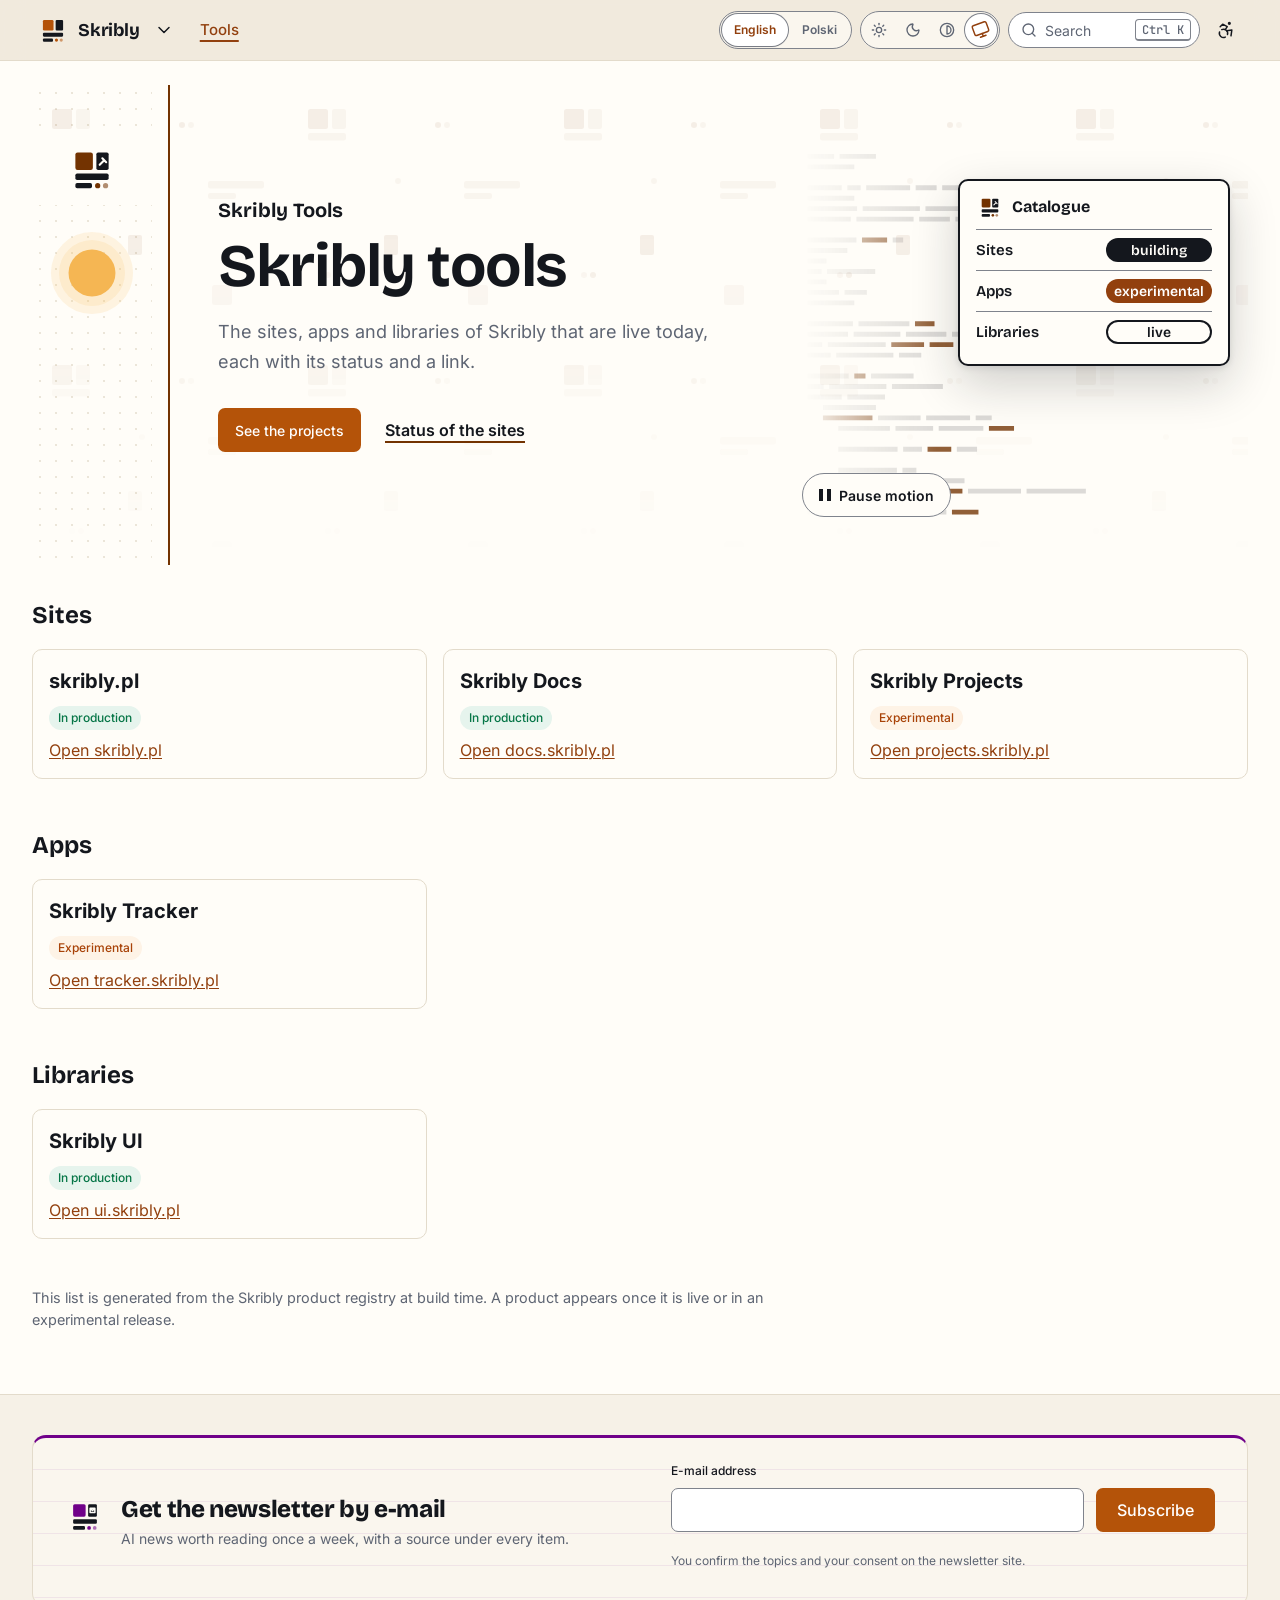
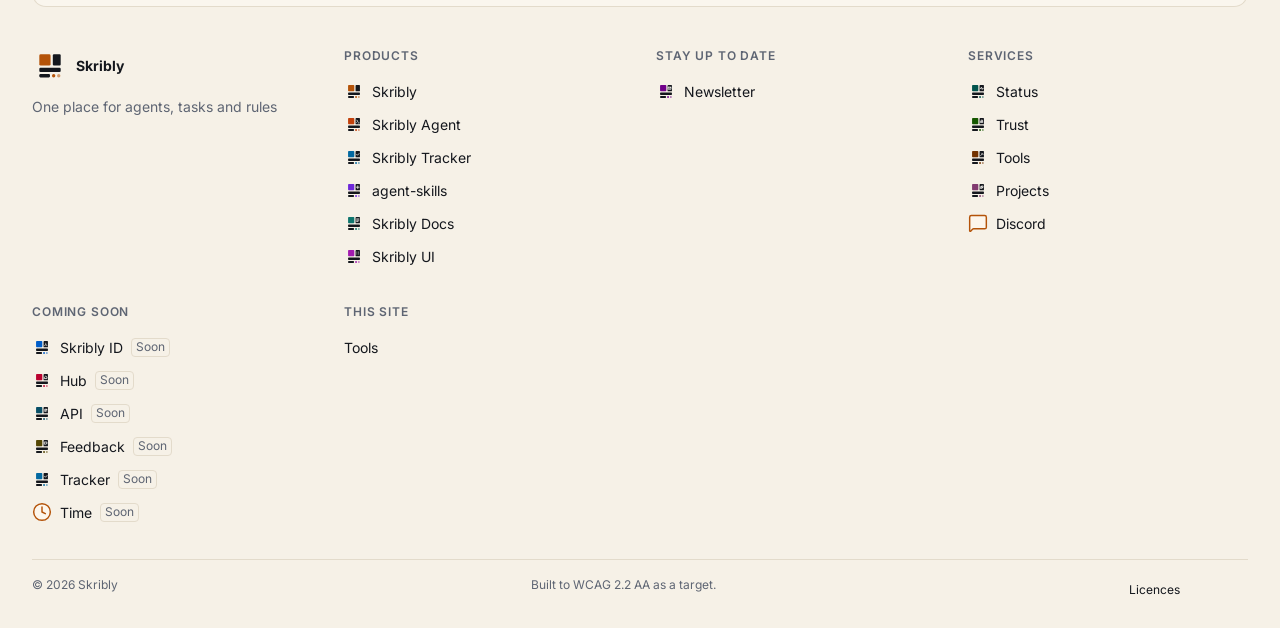
==== commit 427de54c: "publish: brand hero and social tags" ====
--- a/index.html
+++ b/index.html
@@ -1 +1 @@
-<!DOCTYPE html><html lang="en" dir="ltr"><head><meta charset="utf-8"><meta name="viewport" content="width=device-width, initial-scale=1"><title>Skribly</title><meta name="description" content="The Skribly tools that are live today: sites, apps, libraries and more, each with its status and a link."><link rel="canonical" href="https://tools.skribly.pl/"><link rel="alternate" hreflang="en" href="https://tools.skribly.pl/"><link rel="alternate" hreflang="pl" href="https://tools.skribly.pl/pl/"><link rel="alternate" hreflang="x-default" href="https://tools.skribly.pl/"><script src="/_astro/prepaint.iife.DfruCCWJ.js"></script><meta name="color-scheme" content="light dark"><meta name="theme-color" media="(prefers-color-scheme: light)" content="#fffdf8"><meta name="theme-color" media="(prefers-color-scheme: dark)" content="#111318"><meta name="referrer" content="strict-origin-when-cross-origin"><link rel="preload" href="/_astro/inter-latin-wght-normal.Dx4kXJAl.woff2" as="font" type="font/woff2" crossorigin><link rel="preload" href="/_astro/bricolage-grotesque-latin-wght-normal.DLoelf7F.woff2" as="font" type="font/woff2" crossorigin><link rel="icon" href="/favicon-32.png" sizes="32x32" type="image/png"><link rel="icon" href="/favicon.svg" type="image/svg+xml"><link rel="apple-touch-icon" href="/apple-touch-icon.png"><link rel="manifest" href="/manifest.webmanifest"><meta property="og:type" content="website"><meta property="og:site_name" content="Skribly"><meta property="og:locale" content="en_GB"><meta property="og:url" content="https://tools.skribly.pl/"><meta property="og:title" content="Skribly"><meta property="og:description" content="The Skribly tools that are live today: sites, apps, libraries and more, each with its status and a link."><meta property="og:image" content="https://tools.skribly.pl/og/image.png"><meta property="og:image:width" content="1200"><meta property="og:image:height" content="630"><meta property="og:image:alt" content="Skribly"><meta name="twitter:card" content="summary_large_image"><meta name="twitter:title" content="Skribly"><meta name="twitter:description" content="The Skribly tools that are live today: sites, apps, libraries and more, each with its status and a link."><meta name="twitter:image" content="https://tools.skribly.pl/og/image.png"><script type="application/ld+json">{"@context":"https://schema.org","@graph":[{"@type":"Organization","@id":"https://skribly.pl/#organization","name":"Skribly","url":"https://skribly.pl/","logo":"https://skribly.pl/img/icons/icon-512.png","sameAs":["https://docs.skribly.pl/","https://ui.skribly.pl/"]},{"@type":"WebSite","@id":"https://tools.skribly.pl/#website","name":"Skribly","url":"https://tools.skribly.pl/","inLanguage":"en","description":"The Skribly tools that are live today: sites, apps, libraries and more, each with its status and a link.","publisher":{"@id":"https://skribly.pl/#organization"}},{"@type":"WebPage","@id":"https://tools.skribly.pl/#page","url":"https://tools.skribly.pl/","name":"Skribly","description":"The Skribly tools that are live today: sites, apps, libraries and more, each with its status and a link.","inLanguage":"en","isPartOf":{"@id":"https://tools.skribly.pl/#website"},"publisher":{"@id":"https://skribly.pl/#organization"}}]}</script><meta http-equiv="Content-Security-Policy" content="default-src 'none'; connect-src 'self'; script-src 'self' 'wasm-unsafe-eval'; style-src 'self'; img-src 'self' data:; font-src 'self'; manifest-src 'self'; media-src 'self'; base-uri 'none'; form-action https://newsletter.skribly.pl; upgrade-insecure-requests"><link rel="stylesheet" href="/_astro/Page.pboyIWWr.css"></head><body class="sk-page"><a class="sk-skip-link" href="#content">Skip to content</a><header class="sk-site-header sk-product--skribly" data-sk-header><div class="sk-container sk-container--wide sk-site-header__bar"><div class="sk-site-header__brand"><a class="sk-site-header__home" href="/" aria-label="Skribly, home page"><svg class="sk-logo sk-logo--skribly" viewBox="0 0 64 64" width="2.125rem" height="2.125rem" focusable="false" aria-hidden="true"><rect x="13" y="13" width="20" height="20" rx="2.5" fill="var(--sk-accent)"/><rect x="37" y="13" width="14" height="20" rx="2" fill="currentColor"/><rect x="13" y="37" width="38" height="7.5" rx="2" fill="currentColor"/><rect x="13" y="48" width="19" height="6" rx="2" fill="currentColor"/><circle cx="38.5" cy="51" r="3" fill="var(--sk-accent)"/><circle cx="47.5" cy="51" r="3" fill="var(--sk-accent)" opacity="0.55"/></svg><span class="sk-site-header__name">Skribly</span></a><details class="sk-dropdown sk-ecosystem"><summary class="sk-icon-button sk-ecosystem__toggle" aria-label="Switch product" title="Switch product"><svg class="sk-icon sk-dropdown__chevron" viewBox="0 0 24 24" focusable="false" data-icon="chevron.down" aria-hidden="true"><path d="m6 9 6 6 6-6"></path></svg></summary><div class="sk-dropdown__panel"><p class="sk-ecosystem__title" id="sk-ecosystem-skribly">Skribly products</p><ul class="sk-ecosystem__list" aria-labelledby="sk-ecosystem-skribly"><li><a class="sk-ecosystem__item sk-product--skribly" href="https://skribly.pl/" aria-current="true"><svg class="sk-logo sk-logo--skribly" viewBox="0 0 64 64" width="2.25rem" height="2.25rem" focusable="false" aria-hidden="true"><rect x="13" y="13" width="20" height="20" rx="2.5" fill="var(--sk-accent)"/><rect x="37" y="13" width="14" height="20" rx="2" fill="currentColor"/><rect x="13" y="37" width="38" height="7.5" rx="2" fill="currentColor"/><rect x="13" y="48" width="19" height="6" rx="2" fill="currentColor"/><circle cx="38.5" cy="51" r="3" fill="var(--sk-accent)"/><circle cx="47.5" cy="51" r="3" fill="var(--sk-accent)" opacity="0.55"/></svg><span><strong>Skribly</strong><span>One place for agents, tasks and rules</span></span><span class="sk-ecosystem__here">You are here</span></a></li><li><a class="sk-ecosystem__item sk-product--agent" href="https://agent.skribly.pl/"><svg class="sk-logo sk-logo--agent" viewBox="0 0 64 64" width="2.25rem" height="2.25rem" focusable="false" aria-hidden="true"><rect x="13" y="13" width="20" height="20" rx="2.5" fill="var(--sk-tool-agent)"/><rect x="37" y="13" width="14" height="20" rx="2" fill="currentColor"/><path d="M40.6 19.4l3.6 3.6-3.6 3.6M45.6 28.4h2.6" fill="none" stroke="var(--sk-bg)" stroke-width="2.4" stroke-linecap="round" stroke-linejoin="round"/><rect x="13" y="37" width="38" height="7.5" rx="2" fill="currentColor"/><rect x="13" y="48" width="19" height="6" rx="2" fill="currentColor"/><circle cx="38.5" cy="51" r="3" fill="var(--sk-tool-agent)"/><circle cx="47.5" cy="51" r="3" fill="var(--sk-tool-agent)" opacity="0.55"/></svg><span><strong>Skribly Agent</strong><span>Where agents work</span></span></a></li><li><a class="sk-ecosystem__item sk-product--tracker" href="https://skribly.pl/apps/skribly-tracker/"><svg class="sk-logo sk-logo--tracker" viewBox="0 0 64 64" width="2.25rem" height="2.25rem" focusable="false" aria-hidden="true"><rect x="13" y="13" width="20" height="20" rx="2.5" fill="var(--sk-tool-tracker)"/><rect x="37" y="13" width="14" height="20" rx="2" fill="currentColor"/><path d="M40.4 23.6l2.8 2.8 4.8-5.4" fill="none" stroke="var(--sk-bg)" stroke-width="2.4" stroke-linecap="round" stroke-linejoin="round"/><rect x="13" y="37" width="38" height="7.5" rx="2" fill="currentColor"/><rect x="13" y="48" width="19" height="6" rx="2" fill="currentColor"/><circle cx="38.5" cy="51" r="3" fill="var(--sk-tool-tracker)"/><circle cx="47.5" cy="51" r="3" fill="var(--sk-tool-tracker)" opacity="0.55"/></svg><span><strong>Skribly Tracker</strong><span>Where tasks begin</span></span></a></li><li><a class="sk-ecosystem__item sk-product--skills" href="https://skribly.pl/apps/agent-skills/"><svg class="sk-logo sk-logo--skills" viewBox="0 0 64 64" width="2.25rem" height="2.25rem" focusable="false" aria-hidden="true"><rect x="13" y="13" width="20" height="20" rx="2.5" fill="var(--sk-tool-skills)"/><rect x="37" y="13" width="14" height="20" rx="2" fill="currentColor"/><path d="M44 18.6v8.8M39.6 23h8.8" fill="none" stroke="var(--sk-bg)" stroke-width="2.4" stroke-linecap="round" stroke-linejoin="round"/><rect x="13" y="37" width="38" height="7.5" rx="2" fill="currentColor"/><rect x="13" y="48" width="19" height="6" rx="2" fill="currentColor"/><circle cx="38.5" cy="51" r="3" fill="var(--sk-tool-skills)"/><circle cx="47.5" cy="51" r="3" fill="var(--sk-tool-skills)" opacity="0.55"/></svg><span><strong>agent-skills</strong><span>Where the rules live</span></span></a></li><li><a class="sk-ecosystem__item sk-product--docs" href="https://docs.skribly.pl/"><svg class="sk-logo sk-logo--docs" viewBox="0 0 64 64" width="2.25rem" height="2.25rem" focusable="false" aria-hidden="true"><rect x="13" y="13" width="20" height="20" rx="2.5" fill="var(--sk-tool-docs)"/><rect x="37" y="13" width="14" height="20" rx="2" fill="currentColor"/><path d="M40.4 19h7.2M40.4 23h7.2M40.4 27h4.4" fill="none" stroke="var(--sk-bg)" stroke-width="2.4" stroke-linecap="round" stroke-linejoin="round"/><rect x="13" y="37" width="38" height="7.5" rx="2" fill="currentColor"/><rect x="13" y="48" width="19" height="6" rx="2" fill="currentColor"/><circle cx="38.5" cy="51" r="3" fill="var(--sk-tool-docs)"/><circle cx="47.5" cy="51" r="3" fill="var(--sk-tool-docs)" opacity="0.55"/></svg><span><strong>Skribly Docs</strong><span>Guides and reference</span></span></a></li><li><a class="sk-ecosystem__item sk-product--ui" href="https://ui.skribly.pl/"><svg class="sk-logo sk-logo--ui" viewBox="0 0 64 64" width="2.25rem" height="2.25rem" focusable="false" aria-hidden="true"><rect x="13" y="13" width="20" height="20" rx="2.5" fill="var(--sk-tool-ui)"/><rect x="37" y="13" width="14" height="20" rx="2" fill="currentColor"/><path d="M41.2 19.6h.01M46.8 19.6h.01M41.2 25.4h.01M46.8 25.4h.01" fill="none" stroke="var(--sk-bg)" stroke-width="2.4" stroke-linecap="round" stroke-linejoin="round"/><rect x="13" y="37" width="38" height="7.5" rx="2" fill="currentColor"/><rect x="13" y="48" width="19" height="6" rx="2" fill="currentColor"/><circle cx="38.5" cy="51" r="3" fill="var(--sk-tool-ui)"/><circle cx="47.5" cy="51" r="3" fill="var(--sk-tool-ui)" opacity="0.55"/></svg><span><strong>Skribly UI</strong><span>Tokens and components</span></span></a></li></ul><p class="sk-ecosystem__title" id="sk-ecosystem-skribly-channels">Stay up to date</p><ul class="sk-ecosystem__list" aria-labelledby="sk-ecosystem-skribly-channels"><li><a class="sk-ecosystem__item sk-product--newsletter" href="https://newsletter.skribly.pl/"><svg class="sk-logo sk-logo--newsletter" viewBox="0 0 64 64" width="2.25rem" height="2.25rem" focusable="false" aria-hidden="true"><rect x="13" y="13" width="20" height="20" rx="2.5" fill="var(--sk-tool-newsletter)"/><rect x="37" y="13" width="14" height="20" rx="2" fill="currentColor"/><path d="M40.2 19.6h7.6v6.8h-7.6zM40.6 20.2l3.4 2.8 3.4-2.8" fill="none" stroke="var(--sk-bg)" stroke-width="2.4" stroke-linecap="round" stroke-linejoin="round"/><rect x="13" y="37" width="38" height="7.5" rx="2" fill="currentColor"/><rect x="13" y="48" width="19" height="6" rx="2" fill="currentColor"/><circle cx="38.5" cy="51" r="3" fill="var(--sk-tool-newsletter)"/><circle cx="47.5" cy="51" r="3" fill="var(--sk-tool-newsletter)" opacity="0.55"/></svg><span><strong>Skribly Newsletter</strong><span>AI news every week, each with its source</span></span></a></li></ul><p class="sk-ecosystem__title" id="sk-ecosystem-skribly-services">Services</p><ul class="sk-ecosystem__list" aria-labelledby="sk-ecosystem-skribly-services"><li><a class="sk-ecosystem__item sk-product--status" href="https://status.skribly.pl/"><svg class="sk-logo sk-logo--status" viewBox="0 0 64 64" width="2.25rem" height="2.25rem" focusable="false" aria-hidden="true"><rect x="13" y="13" width="20" height="20" rx="2.5" fill="var(--sk-tool-status)"/><rect x="37" y="13" width="14" height="20" rx="2" fill="currentColor"/><path d="M39.6 23.6h2.2l1.4-3.6 2.4 6.8 1.4-3.2h1.4" fill="none" stroke="var(--sk-bg)" stroke-width="2.4" stroke-linecap="round" stroke-linejoin="round"/><rect x="13" y="37" width="38" height="7.5" rx="2" fill="currentColor"/><rect x="13" y="48" width="19" height="6" rx="2" fill="currentColor"/><circle cx="38.5" cy="51" r="3" fill="var(--sk-tool-status)"/><circle cx="47.5" cy="51" r="3" fill="var(--sk-tool-status)" opacity="0.55"/></svg><span><strong>Skribly Status</strong><span>Is every service up</span></span></a></li><li><a class="sk-ecosystem__item sk-product--trust" href="https://trust.skribly.pl/"><svg class="sk-logo sk-logo--trust" viewBox="0 0 64 64" width="2.25rem" height="2.25rem" focusable="false" aria-hidden="true"><rect x="13" y="13" width="20" height="20" rx="2.5" fill="var(--sk-tool-trust)"/><rect x="37" y="13" width="14" height="20" rx="2" fill="currentColor"/><path d="M41.8 22.6v-3h4.4v3M40.8 24.2h6.4v2.8h-6.4z" fill="none" stroke="var(--sk-bg)" stroke-width="2.4" stroke-linecap="round" stroke-linejoin="round"/><rect x="13" y="37" width="38" height="7.5" rx="2" fill="currentColor"/><rect x="13" y="48" width="19" height="6" rx="2" fill="currentColor"/><circle cx="38.5" cy="51" r="3" fill="var(--sk-tool-trust)"/><circle cx="47.5" cy="51" r="3" fill="var(--sk-tool-trust)" opacity="0.55"/></svg><span><strong>Skribly Trust</strong><span>Security, privacy and accessibility</span></span></a></li><li><a class="sk-ecosystem__item sk-product--tools" href="https://tools.skribly.pl/"><svg class="sk-logo sk-logo--tools" viewBox="0 0 64 64" width="2.25rem" height="2.25rem" focusable="false" aria-hidden="true"><rect x="13" y="13" width="20" height="20" rx="2.5" fill="var(--sk-tool-tools)"/><rect x="37" y="13" width="14" height="20" rx="2" fill="currentColor"/><path d="M40.8 27.2L46 22M43.8 19.8l4.4 4.4" fill="none" stroke="var(--sk-bg)" stroke-width="2.4" stroke-linecap="round" stroke-linejoin="round"/><rect x="13" y="37" width="38" height="7.5" rx="2" fill="currentColor"/><rect x="13" y="48" width="19" height="6" rx="2" fill="currentColor"/><circle cx="38.5" cy="51" r="3" fill="var(--sk-tool-tools)"/><circle cx="47.5" cy="51" r="3" fill="var(--sk-tool-tools)" opacity="0.55"/></svg><span><strong>Skribly Tools</strong><span>Small tools in the browser</span></span></a></li><li><a class="sk-ecosystem__item sk-product--projects" href="https://projects.skribly.pl/"><svg class="sk-logo sk-logo--projects" viewBox="0 0 64 64" width="2.25rem" height="2.25rem" focusable="false" aria-hidden="true"><rect x="13" y="13" width="20" height="20" rx="2.5" fill="var(--sk-tool-projects)"/><rect x="37" y="13" width="14" height="20" rx="2" fill="currentColor"/><path d="M40.4 21.8h4.8v4.8h-4.8zM43 21.8v-2.6h4.8v4.8h-2.6" fill="none" stroke="var(--sk-bg)" stroke-width="2.4" stroke-linecap="round" stroke-linejoin="round"/><rect x="13" y="37" width="38" height="7.5" rx="2" fill="currentColor"/><rect x="13" y="48" width="19" height="6" rx="2" fill="currentColor"/><circle cx="38.5" cy="51" r="3" fill="var(--sk-tool-projects)"/><circle cx="47.5" cy="51" r="3" fill="var(--sk-tool-projects)" opacity="0.55"/></svg><span><strong>Skribly Projects</strong><span>Every part and how far it is</span></span></a></li><li><a class="sk-ecosystem__item sk-product--discord" href="https://dc.skribly.pl/"><svg class="sk-icon sk-icon--duo sk-ecosystem__icon" viewBox="0 0 24 24" focusable="false" data-icon="content.comment" aria-hidden="true"><g class="sk-icon__fill"><path d="M22 17a2 2 0 0 1-2 2H6.828a2 2 0 0 0-1.414.586l-2.202 2.202A.71.71 0 0 1 2 21.286V5a2 2 0 0 1 2-2h16a2 2 0 0 1 2 2z"></path></g><path d="M22 17a2 2 0 0 1-2 2H6.828a2 2 0 0 0-1.414.586l-2.202 2.202A.71.71 0 0 1 2 21.286V5a2 2 0 0 1 2-2h16a2 2 0 0 1 2 2z"></path></svg><span><strong>Discord</strong><span>Talk with the people who build Skribly</span></span></a></li></ul></div></details></div><div class="sk-site-header__quick"><button class="sk-search-button sk-site-header__wide" type="button" data-sk-search-open data-sk-needs-js aria-haspopup="dialog" aria-controls="sk-search" aria-keyshortcuts="Control+K /"><svg class="sk-icon" viewBox="0 0 24 24" focusable="false" data-icon="action.search" aria-hidden="true"><g class="sk-icon__fill"><circle cx="11" cy="11" r="8"></circle></g><path d="m21 21-4.34-4.34"></path><circle cx="11" cy="11" r="8"></circle></svg><span>Search</span><kbd class="sk-kbd" aria-hidden="true">Ctrl K</kbd></button><button class="sk-icon-button sk-site-header__narrow" type="button" data-sk-search-open data-sk-needs-js aria-label="Search" aria-haspopup="dialog" aria-controls="sk-search" aria-keyshortcuts="Control+K /"><svg class="sk-icon" viewBox="0 0 24 24" focusable="false" data-icon="action.search" aria-hidden="true"><g class="sk-icon__fill"><circle cx="11" cy="11" r="8"></circle></g><path d="m21 21-4.34-4.34"></path><circle cx="11" cy="11" r="8"></circle></svg></button><button class="sk-icon-button" type="button" data-sk-a11y-open data-sk-needs-js aria-controls="sk-a11y-panel" aria-expanded="false" aria-label="Accessibility" title="Open accessibility settings"><svg class="sk-icon" viewBox="0 0 24 24" focusable="false" data-icon="nav.accessibility" aria-hidden="true"><g class="sk-icon__fill"><circle cx="16" cy="4" r="1"></circle></g><circle cx="16" cy="4" r="1"></circle><path d="m18 19 1-7-6 1"></path><path d="m5 8 3-3 5.5 3-2.36 3.5"></path><path d="M4.24 14.5a5 5 0 0 0 6.88 6"></path><path d="M13.76 17.5a5 5 0 0 0-6.88-6"></path></svg></button><button class="sk-icon-button sk-site-header__menu-toggle" type="button" data-sk-menu-toggle data-sk-needs-js aria-expanded="false" aria-controls="sk-site-drawer-skribly" aria-label="Menu" data-open="Menu" data-close="Close menu"><span class="sk-burger" aria-hidden="true"><span></span><span></span><span></span></span></button></div><div class="sk-site-header__drawer" id="sk-site-drawer-skribly"><nav class="sk-site-nav" aria-label="Main navigation"><ul class="sk-site-nav__list"><li><a class="sk-site-nav__link" href="/" aria-current="page">Tools</a></li></ul></nav><div class="sk-site-header__tools"><nav class="sk-language-switch" aria-label="Language"><ul><li><span lang="en" aria-current="true">English</span></li><li><a href="/pl/" lang="pl" hreflang="pl">Polski</a></li></ul></nav><fieldset class="sk-theme-switch" data-sk-theme-switch><legend class="sk-visually-hidden">Theme</legend><label title="Light"><input type="radio" name="sk-theme-7c6pk8" value="light"><svg class="sk-icon" viewBox="0 0 24 24" focusable="false" data-icon="theme.light" aria-hidden="true"><g class="sk-icon__fill"><circle cx="12" cy="12" r="4"></circle></g><circle cx="12" cy="12" r="4"></circle><path d="M12 2v2"></path><path d="M12 20v2"></path><path d="m4.93 4.93 1.41 1.41"></path><path d="m17.66 17.66 1.41 1.41"></path><path d="M2 12h2"></path><path d="M20 12h2"></path><path d="m6.34 17.66-1.41 1.41"></path><path d="m19.07 4.93-1.41 1.41"></path></svg><span class="sk-visually-hidden">Light</span></label><label title="Dark"><input type="radio" name="sk-theme-7c6pk8" value="dark"><svg class="sk-icon" viewBox="0 0 24 24" focusable="false" data-icon="theme.dark" aria-hidden="true"><g class="sk-icon__fill"><path d="M20.985 12.486a9 9 0 1 1-9.473-9.472c.405-.022.617.46.402.803a6 6 0 0 0 8.268 8.268c.344-.215.825-.004.803.401"></path></g><path d="M20.985 12.486a9 9 0 1 1-9.473-9.472c.405-.022.617.46.402.803a6 6 0 0 0 8.268 8.268c.344-.215.825-.004.803.401"></path></svg><span class="sk-visually-hidden">Dark</span></label><label title="High contrast"><input type="radio" name="sk-theme-7c6pk8" value="contrast"><svg class="sk-icon" viewBox="0 0 24 24" focusable="false" data-icon="theme.contrast" aria-hidden="true"><g class="sk-icon__fill"><circle cx="12" cy="12" r="10"></circle><path d="M12 18a6 6 0 0 0 0-12v12z"></path></g><circle cx="12" cy="12" r="10"></circle><path d="M12 18a6 6 0 0 0 0-12v12z"></path></svg><span class="sk-visually-hidden">High contrast</span></label><label title="System"><input type="radio" name="sk-theme-7c6pk8" value="system" checked><svg class="sk-icon" viewBox="0 0 24 24" focusable="false" data-icon="theme.system" aria-hidden="true"><g class="sk-icon__fill"><rect rx="2" x="2" y="3" width="20" height="14"></rect></g><rect rx="2" x="2" y="3" width="20" height="14"></rect><line x1="8" y1="21" x2="16" y2="21"></line><line x1="12" y1="17" x2="12" y2="21"></line></svg><span class="sk-visually-hidden">System</span></label></fieldset><script type="module" src="/_astro/ThemeSwitch.astro_astro_type_script_index_0_lang.CFWxGLRv.js"></script></div></div></div></header><script type="module" src="/_astro/SiteHeader.astro_astro_type_script_index_0_lang.C7ESqmu-.js"></script><main class="sk-page__main sk-page__main--wide" id="content" tabindex="-1" data-pagefind-body><div class="site-main" data-pagefind-body><header class="sk-hero sk-hero--brand sk-hero--themed sk-hero--notebook sk-product--tools" data-sk-hero="brand"><div class="sk-hero__body"><span class="sk-site-hero__logo"><svg class="sk-logo sk-logo--tools" viewBox="0 0 64 64" width="3.5rem" height="3.5rem" focusable="false" aria-hidden="true"><rect x="13" y="13" width="20" height="20" rx="2.5" fill="var(--sk-tool-tools)"/><rect x="37" y="13" width="14" height="20" rx="2" fill="currentColor"/><path d="M40.8 27.2L46 22M43.8 19.8l4.4 4.4" fill="none" stroke="var(--sk-bg)" stroke-width="2.4" stroke-linecap="round" stroke-linejoin="round"/><rect x="13" y="37" width="38" height="7.5" rx="2" fill="currentColor"/><rect x="13" y="48" width="19" height="6" rx="2" fill="currentColor"/><circle cx="38.5" cy="51" r="3" fill="var(--sk-tool-tools)"/><circle cx="47.5" cy="51" r="3" fill="var(--sk-tool-tools)" opacity="0.55"/></svg></span><p class="sk-hero__eyebrow"><span>Skribly Tools</span></p><h1 class="sk-hero__title">Skribly tools</h1><div class="sk-hero__lead"><p>The sites, apps and libraries of Skribly that are live today, each with its status and a link.</p></div><div class="sk-hero__actions"><a class="sk-button sk-button--lg" href="https://projects.skribly.pl/">See the projects</a><a href="https://status.skribly.pl/">Status of the sites</a></div></div><div class="sk-hero__art"><div class="sk-hero__backdrop" aria-hidden="true"><span class="sk-hero-ground sk-pattern sk-pattern--hero"></span><svg class="sk-sky sk-hero-sky" viewBox="0 0 120 120" aria-hidden="true" focusable="false"><g class="sk-sky__sun"><circle class="sk-sky__halo" cx="60" cy="60" r="56"></circle><circle class="sk-sky__halo" cx="60" cy="60" r="45"></circle><circle class="sk-sky__disc" cx="60" cy="60" r="32"></circle></g><g class="sk-sky__moon"><circle class="sk-sky__glow" cx="60" cy="60" r="44"></circle><path class="sk-sky__crescent" d="M58.64 28.03A32 32 0 1 0 88.14 75.23A28 28 0 0 1 58.64 28.03Z"></path><g class="sk-sky__stars"><circle cx="14" cy="22" r="1.6"></circle><circle cx="30" cy="92" r="1.2"></circle><circle cx="98" cy="14" r="1.4"></circle><circle cx="108" cy="66" r="1.1"></circle><circle cx="20" cy="58" r="1"></circle><circle cx="86" cy="104" r="1.3"></circle></g></g></svg></div><div class="sk-agents-stage"><div class="sk-code-page" aria-hidden="true"><svg class="sk-code-page__sheet" viewBox="0 0 640 2160" focusable="false"><path class="sk-code-page__ink" d="M8 30h38v7h-38zm46 0h52v7h-52zm-46 15h67v7h-67zm0 30h49v7h-49zm57 0h19v7h-19zm27 0h63v7h-63zm71 0h30v7h-30zm38 0h32v7h-32zm-193 15h67v7h-67zm0 15h71v7h-71zm79 0h82v7h-82zm90 0h75v7h-75zm83 0h31v7h-31zm39 0h53v7h-53zm-291 15h62v7h-62zm70 0h82v7h-82zm90 0h44v7h-44zm52 0h26v7h-26zm34 0h81v7h-81zm-246 30h70v7h-70zm122 0h15v7h-15zm-122 15h57v7h-57zm0 15h27v7h-27zm0 15h20v7h-20zm28 0h69v7h-69zm-28 15h27v7h-27zm0 15h45v7h-45zm53 0h32v7h-32zm-53 15h67v7h-67zm0 30h65v7h-65zm73 0h73v7h-73zm-73 15h58v7h-58zm66 0h67v7h-67zm75 0h58v7h-58zm66 0h69v7h-69zm-207 15h21v7h-21zm29 0h83v7h-83zm-29 15h33v7h-33zm41 0h82v7h-82zm90 0h32v7h-32zm-131 30h59v7h-59zm91 0h61v7h-61zm-91 15h23v7h-23zm31 0h82v7h-82zm90 0h73v7h-73zm-121 15h49v7h-49zm57 0h54v7h-54zm-35 15h76v7h-76zm79 15h61v7h-61zm69 0h63v7h-63zm71 0h23v7h-23zm-197 15h74v7h-74zm82 0h54v7h-54zm62 0h64v7h-64zm-144 30h85v7h-85zm93 0h27v7h-27zm77 0h29v7h-29zm-170 30h84v7h-84zm92 0h20v7h-20zm-92 15h25v7h-25zm33 0h48v7h-48zm56 0h44v7h-44zm52 0h40v7h-40zm-163 15h49v7h-49zm57 0h78v7h-78zm151 0h76v7h-76zm84 0h85v7h-85zm-314 15h85v7h-85zm0 15h84v7h-84zm92 0h80v7h-80zm88 0h19v7h-19zm-158 30h72v7h-72zm80 0h28v7h-28zm36 0h85v7h-85zm-138 15h73v7h-73zm81 0h32v7h-32zm40 0h72v7h-72zm144 0h51v7h-51zm-265 15h40v7h-40zm48 0h58v7h-58zm40 15h64v7h-64zm72 0h37v7h-37zm45 0h16v7h-16zm-205 15h30v7h-30zm91 0h37v7h-37zm-91 30h25v7h-25zm33 0h71v7h-71zm-33 15h24v7h-24zm32 0h57v7h-57zm65 0h80v7h-80zm131 0h32v7h-32zm-228 15h39v7h-39zm47 0h64v7h-64zm72 0h55v7h-55zm-119 30h46v7h-46zm90 15h69v7h-69zm-68 15h28v7h-28zm36 0h39v7h-39zm-36 15h34v7h-34zm0 15h20v7h-20zm28 0h22v7h-22zm30 0h46v7h-46zm-36 15h88v7h-88zm96 0h66v7h-66zm-96 15h39v7h-39zm0 15h46v7h-46zm54 0h41v7h-41zm-32 15h61v7h-61zm69 0h50v7h-50zm58 0h46v7h-46zm54 0h59v7h-59zm-181 15h68v7h-68zm76 0h67v7h-67zm75 0h79v7h-79zm87 0h59v7h-59zm-238 15h59v7h-59zm67 0h62v7h-62zm-67 30h55v7h-55zm63 0h83v7h-83zm-85 15h44v7h-44zm52 0h45v7h-45zm-52 30h33v7h-33zm-22 15h87v7h-87zm95 0h87v7h-87zm95 0h17v7h-17zm-190 15h83v7h-83zm91 0h84v7h-84zm92 0h54v7h-54zm-161 30h61v7h-61zm69 0h47v7h-47zm55 0h80v7h-80zm-102 15h53v7h-53zm61 0h24v7h-24zm32 0h31v7h-31zm39 0h79v7h-79zm87 0h45v7h-45zm-134 15h35v7h-35zm-85 30h34v7h-34zm42 0h43v7h-43zm-108 45h38v7h-38zm46 0h52v7h-52zm-46 15h67v7h-67zm0 30h49v7h-49zm57 0h19v7h-19zm27 0h63v7h-63zm71 0h30v7h-30zm38 0h32v7h-32zm-193 15h67v7h-67zm0 15h71v7h-71zm79 0h82v7h-82zm90 0h75v7h-75zm83 0h31v7h-31zm39 0h53v7h-53zm-291 15h62v7h-62zm70 0h82v7h-82zm90 0h44v7h-44zm52 0h26v7h-26zm34 0h81v7h-81zm-246 30h70v7h-70zm122 0h15v7h-15zm-122 15h57v7h-57zm0 15h27v7h-27zm0 15h20v7h-20zm28 0h69v7h-69zm-28 15h27v7h-27zm0 15h45v7h-45zm53 0h32v7h-32zm-53 15h67v7h-67zm0 30h65v7h-65zm73 0h73v7h-73zm-73 15h58v7h-58zm66 0h67v7h-67zm75 0h58v7h-58zm66 0h69v7h-69zm-207 15h21v7h-21zm29 0h83v7h-83zm-29 15h33v7h-33zm41 0h82v7h-82zm90 0h32v7h-32zm-131 30h59v7h-59zm91 0h61v7h-61zm-91 15h23v7h-23zm31 0h82v7h-82zm90 0h73v7h-73zm-121 15h49v7h-49zm57 0h54v7h-54zm-35 15h76v7h-76zm79 15h61v7h-61zm69 0h63v7h-63zm71 0h23v7h-23zm-197 15h74v7h-74zm82 0h54v7h-54zm62 0h64v7h-64zm-144 30h85v7h-85zm93 0h27v7h-27zm77 0h29v7h-29zm-170 30h84v7h-84zm92 0h20v7h-20zm-92 15h25v7h-25zm33 0h48v7h-48zm56 0h44v7h-44zm52 0h40v7h-40zm-163 15h49v7h-49zm57 0h78v7h-78zm151 0h76v7h-76zm84 0h85v7h-85zm-314 15h85v7h-85zm0 15h84v7h-84zm92 0h80v7h-80zm88 0h19v7h-19zm-158 30h72v7h-72zm80 0h28v7h-28zm36 0h85v7h-85zm-138 15h73v7h-73zm81 0h32v7h-32zm40 0h72v7h-72zm144 0h51v7h-51zm-265 15h40v7h-40zm48 0h58v7h-58zm40 15h64v7h-64zm72 0h37v7h-37zm45 0h16v7h-16zm-205 15h30v7h-30zm91 0h37v7h-37zm-91 30h25v7h-25zm33 0h71v7h-71zm-33 15h24v7h-24zm32 0h57v7h-57zm65 0h80v7h-80zm131 0h32v7h-32zm-228 15h39v7h-39zm47 0h64v7h-64zm72 0h55v7h-55zm-119 30h46v7h-46zm90 15h69v7h-69zm-68 15h28v7h-28zm36 0h39v7h-39zm-36 15h34v7h-34zm0 15h20v7h-20zm28 0h22v7h-22zm30 0h46v7h-46zm-36 15h88v7h-88zm96 0h66v7h-66zm-96 15h39v7h-39zm0 15h46v7h-46zm54 0h41v7h-41zm-32 15h61v7h-61zm69 0h50v7h-50zm58 0h46v7h-46zm54 0h59v7h-59zm-181 15h68v7h-68zm76 0h67v7h-67zm75 0h79v7h-79zm87 0h59v7h-59zm-238 15h59v7h-59zm67 0h62v7h-62zm-67 30h55v7h-55zm63 0h83v7h-83zm-85 15h44v7h-44zm52 0h45v7h-45zm-52 30h33v7h-33zm-22 15h87v7h-87zm95 0h87v7h-87zm95 0h17v7h-17zm-190 15h83v7h-83zm91 0h84v7h-84zm92 0h54v7h-54zm-161 30h61v7h-61zm69 0h47v7h-47zm55 0h80v7h-80zm-102 15h53v7h-53zm61 0h24v7h-24zm32 0h31v7h-31zm39 0h79v7h-79zm87 0h45v7h-45zm-134 15h35v7h-35zm-85 30h34v7h-34zm42 0h43v7h-43z"></path><path class="sk-code-page__rubric" d="M86 150h36v7h-36zm76 120h28v7h-28zm-34 30h47v7h-47zm55 0h34v7h-34zm-108 45h16v7h-16zm-45 60h71v7h-71zm238 15h36v7h-36zm-88 30h34v7h-34zm-7 60h57v7h-57zm42 30h38v7h-38zm-6 45h56v7h-56zm-201 30h80v7h-80zm38 15h45v7h-45zm147 45h35v7h-35zm-163 60h60v7h-60zm22 150h39v7h-39zm22 150h77v7h-77zm12 195h36v7h-36zm76 120h28v7h-28zm-34 30h47v7h-47zm55 0h34v7h-34zm-108 45h16v7h-16zm-45 60h71v7h-71zm238 15h36v7h-36zm-88 30h34v7h-34zm-7 60h57v7h-57zm42 30h38v7h-38zm-6 45h56v7h-56zm-201 30h80v7h-80zm38 15h45v7h-45zm147 45h35v7h-35zm-163 60h60v7h-60zm22 150h39v7h-39zm22 150h77v7h-77z"></path></svg></div><div class="sk-agents sk-agents--panel" aria-hidden="true"><p class="sk-agents__title"><svg class="sk-logo sk-logo--tools" viewBox="0 0 64 64" width="1.75rem" height="1.75rem" focusable="false" aria-hidden="true"><rect x="13" y="13" width="20" height="20" rx="2.5" fill="var(--sk-tool-tools)"/><rect x="37" y="13" width="14" height="20" rx="2" fill="currentColor"/><path d="M40.8 27.2L46 22M43.8 19.8l4.4 4.4" fill="none" stroke="var(--sk-bg)" stroke-width="2.4" stroke-linecap="round" stroke-linejoin="round"/><rect x="13" y="37" width="38" height="7.5" rx="2" fill="currentColor"/><rect x="13" y="48" width="19" height="6" rx="2" fill="currentColor"/><circle cx="38.5" cy="51" r="3" fill="var(--sk-tool-tools)"/><circle cx="47.5" cy="51" r="3" fill="var(--sk-tool-tools)" opacity="0.55"/></svg><span>Catalogue</span></p><ul class="sk-agents__list"><li class="sk-agents__row"><span class="sk-agents__name">Sites</span><span class="sk-agents__states"><span class="sk-agents__state sk-agents__state--0 sk-agents__state--k0">building</span><span class="sk-agents__state sk-agents__state--1 sk-agents__state--k2">experimental</span><span class="sk-agents__state sk-agents__state--2 sk-agents__state--k1">live</span></span></li><li class="sk-agents__row"><span class="sk-agents__name">Apps</span><span class="sk-agents__states"><span class="sk-agents__state sk-agents__state--0 sk-agents__state--k1">building</span><span class="sk-agents__state sk-agents__state--1 sk-agents__state--k0">experimental</span><span class="sk-agents__state sk-agents__state--2 sk-agents__state--k2">live</span></span></li><li class="sk-agents__row"><span class="sk-agents__name">Libraries</span><span class="sk-agents__states"><span class="sk-agents__state sk-agents__state--0 sk-agents__state--k2">building</span><span class="sk-agents__state sk-agents__state--1 sk-agents__state--k1">experimental</span><span class="sk-agents__state sk-agents__state--2 sk-agents__state--k0">live</span></span></li></ul></div><button class="sk-motion-toggle" type="button" data-sk-motion-toggle data-sk-needs-js><span class="sk-motion-toggle__icon" aria-hidden="true"></span><span class="sk-motion-toggle__labels"><span class="sk-motion-toggle__pause">Pause motion</span><span class="sk-motion-toggle__play">Play motion</span></span></button></div></div></header><section class="page-measure page-section" aria-labelledby="kind-site"><h2 id="kind-site">Sites</h2><ul class="tool-list" role="list"><li class="tool-list__item" data-id="website" data-lifecycle="production"><h3 class="tool-list__name">skribly.pl</h3><p class="tool-list__status"><span class="sk-visually-hidden">Status: </span><span class="sk-badge sk-badge--ok">In production</span></p><p><a class="sk-link" href="https://skribly.pl/">Open skribly.pl</a></p></li><li class="tool-list__item" data-id="docs" data-lifecycle="production"><h3 class="tool-list__name">Skribly Docs</h3><p class="tool-list__status"><span class="sk-visually-hidden">Status: </span><span class="sk-badge sk-badge--ok">In production</span></p><p><a class="sk-link" href="https://docs.skribly.pl/">Open docs.skribly.pl</a></p></li><li class="tool-list__item" data-id="projects" data-lifecycle="experimental"><h3 class="tool-list__name">Skribly Projects</h3><p class="tool-list__status"><span class="sk-visually-hidden">Status: </span><span class="sk-badge sk-badge--warn">Experimental</span></p><p><a class="sk-link" href="https://projects.skribly.pl/">Open projects.skribly.pl</a></p></li></ul></section><section class="page-measure page-section" aria-labelledby="kind-app"><h2 id="kind-app">Apps</h2><ul class="tool-list" role="list"><li class="tool-list__item" data-id="tracker" data-lifecycle="experimental"><h3 class="tool-list__name">Skribly Tracker</h3><p class="tool-list__status"><span class="sk-visually-hidden">Status: </span><span class="sk-badge sk-badge--warn">Experimental</span></p><p><a class="sk-link" href="https://tracker.skribly.pl/">Open tracker.skribly.pl</a></p></li></ul></section><section class="page-measure page-section" aria-labelledby="kind-library"><h2 id="kind-library">Libraries</h2><ul class="tool-list" role="list"><li class="tool-list__item" data-id="ui" data-lifecycle="production"><h3 class="tool-list__name">Skribly UI</h3><p class="tool-list__status"><span class="sk-visually-hidden">Status: </span><span class="sk-badge sk-badge--ok">In production</span></p><p><a class="sk-link" href="https://ui.skribly.pl/">Open ui.skribly.pl</a></p></li></ul></section><section class="page-measure page-section"><p class="tool-note">This list is generated from the Skribly product registry at build time. A product appears once it is live or in an experimental release.</p></section></div></main><footer class="sk-site-footer sk-product--skribly"><div class="sk-container sk-container--wide"><section aria-labelledby="sk-footer-newsletter-title" class="sk-band sk-band--sunken sk-pattern sk-pattern--ruled sk-product--newsletter sk-newsletter-signup sk-newsletter-signup--footer"><div class="sk-newsletter-signup__text"><svg class="sk-logo sk-logo--newsletter" viewBox="0 0 64 64" width="2.5rem" height="2.5rem" focusable="false" aria-hidden="true"><rect x="13" y="13" width="20" height="20" rx="2.5" fill="var(--sk-tool-newsletter)"/><rect x="37" y="13" width="14" height="20" rx="2" fill="currentColor"/><path d="M40.2 19.6h7.6v6.8h-7.6zM40.6 20.2l3.4 2.8 3.4-2.8" fill="none" stroke="var(--sk-bg)" stroke-width="2.4" stroke-linecap="round" stroke-linejoin="round"/><rect x="13" y="37" width="38" height="7.5" rx="2" fill="currentColor"/><rect x="13" y="48" width="19" height="6" rx="2" fill="currentColor"/><circle cx="38.5" cy="51" r="3" fill="var(--sk-tool-newsletter)"/><circle cx="47.5" cy="51" r="3" fill="var(--sk-tool-newsletter)" opacity="0.55"/></svg><h2 class="sk-newsletter-signup__title" id="sk-footer-newsletter-title">Get the newsletter by e-mail</h2><p class="sk-newsletter-signup__lead">AI news worth reading once a week, with a source under every item.</p></div><form class="sk-newsletter-signup__form" method="get" action="https://newsletter.skribly.pl/#signup" aria-labelledby="sk-footer-newsletter-title"><label class="sk-label" for="sk-footer-newsletter-email">E-mail address</label><div class="sk-newsletter-signup__row"><input class="sk-input sk-newsletter-signup__input" type="email" id="sk-footer-newsletter-email" name="email" autocomplete="email" inputmode="email" spellcheck="false" maxlength="254" required aria-describedby="sk-footer-newsletter-hint"><button class="sk-button" type="submit">Subscribe</button></div><p class="sk-hint" id="sk-footer-newsletter-hint">You confirm the topics and your consent on the newsletter site.</p></form></section><div class="sk-site-footer__grid"><div class="sk-site-footer__brand"><a href="https://skribly.pl/" aria-label="Skribly, home page"><svg class="sk-logo sk-logo--skribly" viewBox="0 0 64 64" width="2.25rem" height="2.25rem" focusable="false" aria-hidden="true"><rect x="13" y="13" width="20" height="20" rx="2.5" fill="var(--sk-accent)"/><rect x="37" y="13" width="14" height="20" rx="2" fill="currentColor"/><rect x="13" y="37" width="38" height="7.5" rx="2" fill="currentColor"/><rect x="13" y="48" width="19" height="6" rx="2" fill="currentColor"/><circle cx="38.5" cy="51" r="3" fill="var(--sk-accent)"/><circle cx="47.5" cy="51" r="3" fill="var(--sk-accent)" opacity="0.55"/></svg><strong>Skribly</strong></a><p>One place for agents, tasks and rules</p></div><nav aria-labelledby="sk-footer-products-skribly"><h2 id="sk-footer-products-skribly">Products</h2><ul><li><a href="https://skribly.pl/" aria-current="true"><svg class="sk-logo sk-logo--skribly" viewBox="0 0 64 64" width="1.25rem" height="1.25rem" focusable="false" aria-hidden="true"><rect x="13" y="13" width="20" height="20" rx="2.5" fill="var(--sk-accent)"/><rect x="37" y="13" width="14" height="20" rx="2" fill="currentColor"/><rect x="13" y="37" width="38" height="7.5" rx="2" fill="currentColor"/><rect x="13" y="48" width="19" height="6" rx="2" fill="currentColor"/><circle cx="38.5" cy="51" r="3" fill="var(--sk-accent)"/><circle cx="47.5" cy="51" r="3" fill="var(--sk-accent)" opacity="0.55"/></svg>Skribly</a></li><li><a href="https://agent.skribly.pl/"><svg class="sk-logo sk-logo--agent" viewBox="0 0 64 64" width="1.25rem" height="1.25rem" focusable="false" aria-hidden="true"><rect x="13" y="13" width="20" height="20" rx="2.5" fill="var(--sk-tool-agent)"/><rect x="37" y="13" width="14" height="20" rx="2" fill="currentColor"/><path d="M40.6 19.4l3.6 3.6-3.6 3.6M45.6 28.4h2.6" fill="none" stroke="var(--sk-bg)" stroke-width="2.4" stroke-linecap="round" stroke-linejoin="round"/><rect x="13" y="37" width="38" height="7.5" rx="2" fill="currentColor"/><rect x="13" y="48" width="19" height="6" rx="2" fill="currentColor"/><circle cx="38.5" cy="51" r="3" fill="var(--sk-tool-agent)"/><circle cx="47.5" cy="51" r="3" fill="var(--sk-tool-agent)" opacity="0.55"/></svg>Skribly Agent</a></li><li><a href="https://skribly.pl/apps/skribly-tracker/"><svg class="sk-logo sk-logo--tracker" viewBox="0 0 64 64" width="1.25rem" height="1.25rem" focusable="false" aria-hidden="true"><rect x="13" y="13" width="20" height="20" rx="2.5" fill="var(--sk-tool-tracker)"/><rect x="37" y="13" width="14" height="20" rx="2" fill="currentColor"/><path d="M40.4 23.6l2.8 2.8 4.8-5.4" fill="none" stroke="var(--sk-bg)" stroke-width="2.4" stroke-linecap="round" stroke-linejoin="round"/><rect x="13" y="37" width="38" height="7.5" rx="2" fill="currentColor"/><rect x="13" y="48" width="19" height="6" rx="2" fill="currentColor"/><circle cx="38.5" cy="51" r="3" fill="var(--sk-tool-tracker)"/><circle cx="47.5" cy="51" r="3" fill="var(--sk-tool-tracker)" opacity="0.55"/></svg>Skribly Tracker</a></li><li><a href="https://skribly.pl/apps/agent-skills/"><svg class="sk-logo sk-logo--skills" viewBox="0 0 64 64" width="1.25rem" height="1.25rem" focusable="false" aria-hidden="true"><rect x="13" y="13" width="20" height="20" rx="2.5" fill="var(--sk-tool-skills)"/><rect x="37" y="13" width="14" height="20" rx="2" fill="currentColor"/><path d="M44 18.6v8.8M39.6 23h8.8" fill="none" stroke="var(--sk-bg)" stroke-width="2.4" stroke-linecap="round" stroke-linejoin="round"/><rect x="13" y="37" width="38" height="7.5" rx="2" fill="currentColor"/><rect x="13" y="48" width="19" height="6" rx="2" fill="currentColor"/><circle cx="38.5" cy="51" r="3" fill="var(--sk-tool-skills)"/><circle cx="47.5" cy="51" r="3" fill="var(--sk-tool-skills)" opacity="0.55"/></svg>agent-skills</a></li><li><a href="https://docs.skribly.pl/"><svg class="sk-logo sk-logo--docs" viewBox="0 0 64 64" width="1.25rem" height="1.25rem" focusable="false" aria-hidden="true"><rect x="13" y="13" width="20" height="20" rx="2.5" fill="var(--sk-tool-docs)"/><rect x="37" y="13" width="14" height="20" rx="2" fill="currentColor"/><path d="M40.4 19h7.2M40.4 23h7.2M40.4 27h4.4" fill="none" stroke="var(--sk-bg)" stroke-width="2.4" stroke-linecap="round" stroke-linejoin="round"/><rect x="13" y="37" width="38" height="7.5" rx="2" fill="currentColor"/><rect x="13" y="48" width="19" height="6" rx="2" fill="currentColor"/><circle cx="38.5" cy="51" r="3" fill="var(--sk-tool-docs)"/><circle cx="47.5" cy="51" r="3" fill="var(--sk-tool-docs)" opacity="0.55"/></svg>Skribly Docs</a></li><li><a href="https://ui.skribly.pl/"><svg class="sk-logo sk-logo--ui" viewBox="0 0 64 64" width="1.25rem" height="1.25rem" focusable="false" aria-hidden="true"><rect x="13" y="13" width="20" height="20" rx="2.5" fill="var(--sk-tool-ui)"/><rect x="37" y="13" width="14" height="20" rx="2" fill="currentColor"/><path d="M41.2 19.6h.01M46.8 19.6h.01M41.2 25.4h.01M46.8 25.4h.01" fill="none" stroke="var(--sk-bg)" stroke-width="2.4" stroke-linecap="round" stroke-linejoin="round"/><rect x="13" y="37" width="38" height="7.5" rx="2" fill="currentColor"/><rect x="13" y="48" width="19" height="6" rx="2" fill="currentColor"/><circle cx="38.5" cy="51" r="3" fill="var(--sk-tool-ui)"/><circle cx="47.5" cy="51" r="3" fill="var(--sk-tool-ui)" opacity="0.55"/></svg>Skribly UI</a></li></ul></nav><nav aria-labelledby="sk-footer-channels-skribly"><h2 id="sk-footer-channels-skribly">Stay up to date</h2><ul><li><a href="https://newsletter.skribly.pl/"><svg class="sk-logo sk-logo--newsletter" viewBox="0 0 64 64" width="1.25rem" height="1.25rem" focusable="false" aria-hidden="true"><rect x="13" y="13" width="20" height="20" rx="2.5" fill="var(--sk-tool-newsletter)"/><rect x="37" y="13" width="14" height="20" rx="2" fill="currentColor"/><path d="M40.2 19.6h7.6v6.8h-7.6zM40.6 20.2l3.4 2.8 3.4-2.8" fill="none" stroke="var(--sk-bg)" stroke-width="2.4" stroke-linecap="round" stroke-linejoin="round"/><rect x="13" y="37" width="38" height="7.5" rx="2" fill="currentColor"/><rect x="13" y="48" width="19" height="6" rx="2" fill="currentColor"/><circle cx="38.5" cy="51" r="3" fill="var(--sk-tool-newsletter)"/><circle cx="47.5" cy="51" r="3" fill="var(--sk-tool-newsletter)" opacity="0.55"/></svg>Newsletter</a></li></ul></nav><nav aria-labelledby="sk-footer-services-skribly"><h2 id="sk-footer-services-skribly">Services</h2><ul><li><a href="https://status.skribly.pl/"><svg class="sk-logo sk-logo--status" viewBox="0 0 64 64" width="1.25rem" height="1.25rem" focusable="false" aria-hidden="true"><rect x="13" y="13" width="20" height="20" rx="2.5" fill="var(--sk-tool-status)"/><rect x="37" y="13" width="14" height="20" rx="2" fill="currentColor"/><path d="M39.6 23.6h2.2l1.4-3.6 2.4 6.8 1.4-3.2h1.4" fill="none" stroke="var(--sk-bg)" stroke-width="2.4" stroke-linecap="round" stroke-linejoin="round"/><rect x="13" y="37" width="38" height="7.5" rx="2" fill="currentColor"/><rect x="13" y="48" width="19" height="6" rx="2" fill="currentColor"/><circle cx="38.5" cy="51" r="3" fill="var(--sk-tool-status)"/><circle cx="47.5" cy="51" r="3" fill="var(--sk-tool-status)" opacity="0.55"/></svg>Status</a></li><li><a href="https://trust.skribly.pl/"><svg class="sk-logo sk-logo--trust" viewBox="0 0 64 64" width="1.25rem" height="1.25rem" focusable="false" aria-hidden="true"><rect x="13" y="13" width="20" height="20" rx="2.5" fill="var(--sk-tool-trust)"/><rect x="37" y="13" width="14" height="20" rx="2" fill="currentColor"/><path d="M41.8 22.6v-3h4.4v3M40.8 24.2h6.4v2.8h-6.4z" fill="none" stroke="var(--sk-bg)" stroke-width="2.4" stroke-linecap="round" stroke-linejoin="round"/><rect x="13" y="37" width="38" height="7.5" rx="2" fill="currentColor"/><rect x="13" y="48" width="19" height="6" rx="2" fill="currentColor"/><circle cx="38.5" cy="51" r="3" fill="var(--sk-tool-trust)"/><circle cx="47.5" cy="51" r="3" fill="var(--sk-tool-trust)" opacity="0.55"/></svg>Trust</a></li><li><a href="https://tools.skribly.pl/"><svg class="sk-logo sk-logo--tools" viewBox="0 0 64 64" width="1.25rem" height="1.25rem" focusable="false" aria-hidden="true"><rect x="13" y="13" width="20" height="20" rx="2.5" fill="var(--sk-tool-tools)"/><rect x="37" y="13" width="14" height="20" rx="2" fill="currentColor"/><path d="M40.8 27.2L46 22M43.8 19.8l4.4 4.4" fill="none" stroke="var(--sk-bg)" stroke-width="2.4" stroke-linecap="round" stroke-linejoin="round"/><rect x="13" y="37" width="38" height="7.5" rx="2" fill="currentColor"/><rect x="13" y="48" width="19" height="6" rx="2" fill="currentColor"/><circle cx="38.5" cy="51" r="3" fill="var(--sk-tool-tools)"/><circle cx="47.5" cy="51" r="3" fill="var(--sk-tool-tools)" opacity="0.55"/></svg>Tools</a></li><li><a href="https://projects.skribly.pl/"><svg class="sk-logo sk-logo--projects" viewBox="0 0 64 64" width="1.25rem" height="1.25rem" focusable="false" aria-hidden="true"><rect x="13" y="13" width="20" height="20" rx="2.5" fill="var(--sk-tool-projects)"/><rect x="37" y="13" width="14" height="20" rx="2" fill="currentColor"/><path d="M40.4 21.8h4.8v4.8h-4.8zM43 21.8v-2.6h4.8v4.8h-2.6" fill="none" stroke="var(--sk-bg)" stroke-width="2.4" stroke-linecap="round" stroke-linejoin="round"/><rect x="13" y="37" width="38" height="7.5" rx="2" fill="currentColor"/><rect x="13" y="48" width="19" height="6" rx="2" fill="currentColor"/><circle cx="38.5" cy="51" r="3" fill="var(--sk-tool-projects)"/><circle cx="47.5" cy="51" r="3" fill="var(--sk-tool-projects)" opacity="0.55"/></svg>Projects</a></li><li><a href="https://dc.skribly.pl/"><svg class="sk-icon sk-icon--duo sk-site-footer__icon" viewBox="0 0 24 24" focusable="false" data-icon="content.comment" aria-hidden="true"><g class="sk-icon__fill"><path d="M22 17a2 2 0 0 1-2 2H6.828a2 2 0 0 0-1.414.586l-2.202 2.202A.71.71 0 0 1 2 21.286V5a2 2 0 0 1 2-2h16a2 2 0 0 1 2 2z"></path></g><path d="M22 17a2 2 0 0 1-2 2H6.828a2 2 0 0 0-1.414.586l-2.202 2.202A.71.71 0 0 1 2 21.286V5a2 2 0 0 1 2-2h16a2 2 0 0 1 2 2z"></path></svg>Discord</a></li></ul></nav><nav aria-labelledby="sk-footer-soon-skribly"><h2 id="sk-footer-soon-skribly">Coming soon</h2><ul><li><a href="https://id.skribly.pl/"><svg class="sk-logo sk-logo--id" viewBox="0 0 64 64" width="1.25rem" height="1.25rem" focusable="false" aria-hidden="true"><rect x="13" y="13" width="20" height="20" rx="2.5" fill="var(--sk-tool-id)"/><rect x="37" y="13" width="14" height="20" rx="2" fill="currentColor"/><path d="M44 20.2h.01M40.8 27.2l1.4-2.6h3.6l1.4 2.6" fill="none" stroke="var(--sk-bg)" stroke-width="2.4" stroke-linecap="round" stroke-linejoin="round"/><rect x="13" y="37" width="38" height="7.5" rx="2" fill="currentColor"/><rect x="13" y="48" width="19" height="6" rx="2" fill="currentColor"/><circle cx="38.5" cy="51" r="3" fill="var(--sk-tool-id)"/><circle cx="47.5" cy="51" r="3" fill="var(--sk-tool-id)" opacity="0.55"/></svg>Skribly ID <span class="sk-site-footer__soon">Soon</span></a></li><li><a href="https://hub.skribly.pl/"><svg class="sk-logo sk-logo--hub" viewBox="0 0 64 64" width="1.25rem" height="1.25rem" focusable="false" aria-hidden="true"><rect x="13" y="13" width="20" height="20" rx="2.5" fill="var(--sk-tool-hub)"/><rect x="37" y="13" width="14" height="20" rx="2" fill="currentColor"/><path d="M40.4 22.6l3.6-3.6 3.6 3.6v4.8h-7.2z" fill="none" stroke="var(--sk-bg)" stroke-width="2.4" stroke-linecap="round" stroke-linejoin="round"/><rect x="13" y="37" width="38" height="7.5" rx="2" fill="currentColor"/><rect x="13" y="48" width="19" height="6" rx="2" fill="currentColor"/><circle cx="38.5" cy="51" r="3" fill="var(--sk-tool-hub)"/><circle cx="47.5" cy="51" r="3" fill="var(--sk-tool-hub)" opacity="0.55"/></svg>Hub <span class="sk-site-footer__soon">Soon</span></a></li><li><a href="https://api.skribly.pl/"><svg class="sk-logo sk-logo--api" viewBox="0 0 64 64" width="1.25rem" height="1.25rem" focusable="false" aria-hidden="true"><rect x="13" y="13" width="20" height="20" rx="2.5" fill="var(--sk-tool-api)"/><rect x="37" y="13" width="14" height="20" rx="2" fill="currentColor"/><path d="M40.4 20.6h7.2M45.6 18.6l2 2-2 2M47.6 25.4h-7.2M42.4 23.4l-2 2 2 2" fill="none" stroke="var(--sk-bg)" stroke-width="2.4" stroke-linecap="round" stroke-linejoin="round"/><rect x="13" y="37" width="38" height="7.5" rx="2" fill="currentColor"/><rect x="13" y="48" width="19" height="6" rx="2" fill="currentColor"/><circle cx="38.5" cy="51" r="3" fill="var(--sk-tool-api)"/><circle cx="47.5" cy="51" r="3" fill="var(--sk-tool-api)" opacity="0.55"/></svg>API <span class="sk-site-footer__soon">Soon</span></a></li><li><a href="https://feedback.skribly.pl/"><svg class="sk-logo sk-logo--feedback" viewBox="0 0 64 64" width="1.25rem" height="1.25rem" focusable="false" aria-hidden="true"><rect x="13" y="13" width="20" height="20" rx="2.5" fill="var(--sk-tool-feedback)"/><rect x="37" y="13" width="14" height="20" rx="2" fill="currentColor"/><path d="M40.4 19.2h7.2v5.6h-3.2l-2.6 2.6v-2.6h-1.4z" fill="none" stroke="var(--sk-bg)" stroke-width="2.4" stroke-linecap="round" stroke-linejoin="round"/><rect x="13" y="37" width="38" height="7.5" rx="2" fill="currentColor"/><rect x="13" y="48" width="19" height="6" rx="2" fill="currentColor"/><circle cx="38.5" cy="51" r="3" fill="var(--sk-tool-feedback)"/><circle cx="47.5" cy="51" r="3" fill="var(--sk-tool-feedback)" opacity="0.55"/></svg>Feedback <span class="sk-site-footer__soon">Soon</span></a></li><li><a href="https://tracker.skribly.pl/"><svg class="sk-logo sk-logo--tracker" viewBox="0 0 64 64" width="1.25rem" height="1.25rem" focusable="false" aria-hidden="true"><rect x="13" y="13" width="20" height="20" rx="2.5" fill="var(--sk-tool-tracker)"/><rect x="37" y="13" width="14" height="20" rx="2" fill="currentColor"/><path d="M40.4 23.6l2.8 2.8 4.8-5.4" fill="none" stroke="var(--sk-bg)" stroke-width="2.4" stroke-linecap="round" stroke-linejoin="round"/><rect x="13" y="37" width="38" height="7.5" rx="2" fill="currentColor"/><rect x="13" y="48" width="19" height="6" rx="2" fill="currentColor"/><circle cx="38.5" cy="51" r="3" fill="var(--sk-tool-tracker)"/><circle cx="47.5" cy="51" r="3" fill="var(--sk-tool-tracker)" opacity="0.55"/></svg>Tracker <span class="sk-site-footer__soon">Soon</span></a></li><li><a href="https://time.skribly.pl/"><svg class="sk-icon sk-icon--duo sk-site-footer__icon" viewBox="0 0 24 24" focusable="false" data-icon="time.clock" aria-hidden="true"><g class="sk-icon__fill"><circle cx="12" cy="12" r="10"></circle></g><circle cx="12" cy="12" r="10"></circle><path d="M12 6v6l4 2"></path></svg>Time <span class="sk-site-footer__soon">Soon</span></a></li></ul></nav><nav aria-labelledby="sk-footer-skribly-0"><h2 id="sk-footer-skribly-0">This site</h2><ul><li><a href="/">Tools</a></li></ul></nav></div><div class="sk-site-footer__bottom"><p>© 2026 Skribly</p><p>Built to WCAG 2.2 AA as a target.</p><p><a href="/licenses/">Licences</a></p></div></div></footer><section class="sk-a11y" id="sk-a11y-panel" aria-labelledby="sk-a11y-title" hidden data-sk-a11y-panel><div class="sk-a11y__head"><h2 class="sk-a11y__title" id="sk-a11y-title" tabindex="-1" data-sk-a11y-title>Accessibility</h2><button class="sk-icon-button" type="button" data-sk-a11y-close aria-label="Close accessibility settings"><svg class="sk-icon" viewBox="0 0 24 24" focusable="false" data-icon="action.close" aria-hidden="true"><path d="M18 6 6 18"></path><path d="m6 6 12 12"></path></svg></button></div><p class="sk-a11y__note">These settings stay on this device and apply on every Skribly site.</p><p class="sk-a11y__label" id="sk-a11y-size-label">Text size</p><div class="sk-a11y__size" role="group" aria-labelledby="sk-a11y-size-label"><button class="sk-a11y__step" type="button" data-sk-a11y-step="-1" aria-label="Smaller text">A−</button><output class="sk-a11y__value" data-sk-a11y-size aria-live="polite">100%</output><button class="sk-a11y__step" type="button" data-sk-a11y-step="1" aria-label="Larger text">A+</button></div><p class="sk-a11y__label" id="sk-a11y-display">Display</p><div class="sk-a11y__grid" role="group" aria-labelledby="sk-a11y-display"><button class="sk-a11y__option" type="button" data-sk-a11y-option="grayscale" aria-pressed="false">Grayscale</button><button class="sk-a11y__option" type="button" data-sk-a11y-option="contrast" aria-pressed="false">High contrast</button><button class="sk-a11y__option" type="button" data-sk-a11y-option="invert" aria-pressed="false">Inverted colours</button><button class="sk-a11y__option" type="button" data-sk-a11y-option="light" aria-pressed="false">Light background</button></div><p class="sk-a11y__label" id="sk-a11y-reading">Reading</p><div class="sk-a11y__grid" role="group" aria-labelledby="sk-a11y-reading"><button class="sk-a11y__option" type="button" data-sk-a11y-option="links" aria-pressed="false">Underline links</button><button class="sk-a11y__option" type="button" data-sk-a11y-option="font" aria-pressed="false">Readable font</button><button class="sk-a11y__option" type="button" data-sk-a11y-option="motion" aria-pressed="false">Stop animations</button><button class="sk-a11y__option" type="button" data-sk-a11y-option="focus" aria-pressed="false">Strong focus</button></div><button class="sk-a11y__reset" type="button" data-sk-a11y-reset>Reset all settings</button></section><script type="module" src="/_astro/AccessibilityPanel.astro_astro_type_script_index_0_lang.DPpuBYC_.js"></script><button class="sk-icon-button sk-back-to-top" type="button" data-sk-back-to-top data-sk-needs-js aria-label="Back to top" title="Back to top"><svg class="sk-icon" viewBox="0 0 24 24" focusable="false" data-icon="arrow.up" aria-hidden="true"><path d="m5 12 7-7 7 7"></path><path d="M12 19V5"></path></svg></button><script type="module" src="/_astro/BackToTop.astro_astro_type_script_index_0_lang.RMRvh-Dh.js"></script><script type="module" src="/_astro/SwipeRows.astro_astro_type_script_index_0_lang.BkJYorMU.js"></script><script type="module" src="/_astro/TableScroll.astro_astro_type_script_index_0_lang.Cq6gMylq.js"></script><script type="module" src="/_astro/Lightbox.astro_astro_type_script_index_0_lang.BR4-BFJL.js"></script><dialog class="sk-search" id="sk-search" aria-labelledby="sk-search-title" data-sk-search data-pagefind="/pagefind/pagefind.js" data-search-loading="Searching…" data-search-empty="Nothing found. Try another word." data-search-offline="Search works on the published site, after the build has made its index." data-search-one="result" data-search-few="results" data-search-many="results"><h2 class="sk-visually-hidden" id="sk-search-title">Search this site</h2><div class="sk-search__head"><svg class="sk-icon" viewBox="0 0 24 24" focusable="false" data-icon="action.search" aria-hidden="true"><g class="sk-icon__fill"><circle cx="11" cy="11" r="8"></circle></g><path d="m21 21-4.34-4.34"></path><circle cx="11" cy="11" r="8"></circle></svg><input class="sk-search__input" type="search" data-sk-search-input aria-label="Search this site" aria-describedby="sk-search-hint" placeholder="Search pages and sections" autocomplete="off" spellcheck="false" enterkeyhint="search"><button class="sk-icon-button" type="button" data-sk-search-close aria-label="Close"><svg class="sk-icon" viewBox="0 0 24 24" focusable="false" data-icon="action.close" aria-hidden="true"><path d="M18 6 6 18"></path><path d="m6 6 12 12"></path></svg></button></div><div class="sk-search__body"><p class="sk-search__status" role="status" data-sk-search-status></p><ul class="sk-search__list" aria-label="Search results" data-sk-search-results></ul></div><p class="sk-search__foot" id="sk-search-hint">Arrows move through the results, Enter opens one, Esc closes. <kbd class="sk-kbd">Ctrl K</kbd> <kbd class="sk-kbd">/</kbd></p></dialog><script type="module" src="/_astro/SearchDialog.astro_astro_type_script_index_0_lang.DG58a4iB.js"></script></body></html>+<!DOCTYPE html><html lang="en" dir="ltr"><head><meta charset="utf-8"><meta name="viewport" content="width=device-width, initial-scale=1"><title>Skribly</title><meta name="description" content="The Skribly tools that are live today: sites, apps, libraries and more, each with its status and a link."><link rel="canonical" href="https://tools.skribly.pl/"><link rel="alternate" hreflang="en" href="https://tools.skribly.pl/"><link rel="alternate" hreflang="pl" href="https://tools.skribly.pl/pl/"><link rel="alternate" hreflang="x-default" href="https://tools.skribly.pl/"><script src="/_astro/prepaint.iife.DfruCCWJ.js"></script><meta name="color-scheme" content="light dark"><meta name="theme-color" media="(prefers-color-scheme: light)" content="#fffdf8"><meta name="theme-color" media="(prefers-color-scheme: dark)" content="#111318"><meta name="referrer" content="strict-origin-when-cross-origin"><link rel="preload" href="/_astro/inter-latin-wght-normal.Dx4kXJAl.woff2" as="font" type="font/woff2" crossorigin><link rel="preload" href="/_astro/bricolage-grotesque-latin-wght-normal.DLoelf7F.woff2" as="font" type="font/woff2" crossorigin><link rel="icon" href="/favicon-32.png" sizes="32x32" type="image/png"><link rel="icon" href="/favicon.svg" type="image/svg+xml"><link rel="apple-touch-icon" href="/apple-touch-icon.png"><link rel="manifest" href="/manifest.webmanifest"><meta property="og:type" content="website"><meta property="og:site_name" content="Skribly"><meta property="og:locale" content="en_GB"><meta property="og:url" content="https://tools.skribly.pl/"><meta property="og:title" content="Skribly"><meta property="og:description" content="The Skribly tools that are live today: sites, apps, libraries and more, each with its status and a link."><meta property="og:image" content="https://tools.skribly.pl/og/image.png"><meta property="og:image:width" content="1200"><meta property="og:image:height" content="630"><meta property="og:image:alt" content="Skribly"><meta name="twitter:card" content="summary_large_image"><meta name="twitter:title" content="Skribly"><meta name="twitter:description" content="The Skribly tools that are live today: sites, apps, libraries and more, each with its status and a link."><meta name="twitter:image" content="https://tools.skribly.pl/og/image.png"><script type="application/ld+json">{"@context":"https://schema.org","@graph":[{"@type":"Organization","@id":"https://skribly.pl/#organization","name":"Skribly","url":"https://skribly.pl/","logo":"https://skribly.pl/img/icons/icon-512.png","sameAs":["https://docs.skribly.pl/","https://ui.skribly.pl/"]},{"@type":"WebSite","@id":"https://tools.skribly.pl/#website","name":"Skribly","url":"https://tools.skribly.pl/","inLanguage":"en","description":"The Skribly tools that are live today: sites, apps, libraries and more, each with its status and a link.","publisher":{"@id":"https://skribly.pl/#organization"}},{"@type":"WebPage","@id":"https://tools.skribly.pl/#page","url":"https://tools.skribly.pl/","name":"Skribly","description":"The Skribly tools that are live today: sites, apps, libraries and more, each with its status and a link.","inLanguage":"en","isPartOf":{"@id":"https://tools.skribly.pl/#website"},"publisher":{"@id":"https://skribly.pl/#organization"}}]}</script><meta http-equiv="Content-Security-Policy" content="default-src 'none'; connect-src 'self'; script-src 'self' 'wasm-unsafe-eval'; style-src 'self'; img-src 'self' data:; font-src 'self'; manifest-src 'self'; media-src 'self'; base-uri 'none'; form-action https://newsletter.skribly.pl; upgrade-insecure-requests"><link rel="stylesheet" href="/_astro/Page.pboyIWWr.css"></head><body class="sk-page"><a class="sk-skip-link" href="#content">Skip to content</a><header class="sk-site-header sk-product--skribly" data-sk-header><div class="sk-container sk-container--wide sk-site-header__bar"><div class="sk-site-header__brand"><a class="sk-site-header__home" href="/" aria-label="Skribly, home page"><svg class="sk-logo sk-logo--skribly" viewBox="0 0 64 64" width="2.125rem" height="2.125rem" focusable="false" aria-hidden="true"><rect x="13" y="13" width="20" height="20" rx="2.5" fill="var(--sk-accent)"/><rect x="37" y="13" width="14" height="20" rx="2" fill="currentColor"/><rect x="13" y="37" width="38" height="7.5" rx="2" fill="currentColor"/><rect x="13" y="48" width="19" height="6" rx="2" fill="currentColor"/><circle cx="38.5" cy="51" r="3" fill="var(--sk-accent)"/><circle cx="47.5" cy="51" r="3" fill="var(--sk-accent)" opacity="0.55"/></svg><span class="sk-site-header__name">Skribly</span></a><details class="sk-dropdown sk-ecosystem"><summary class="sk-icon-button sk-ecosystem__toggle" aria-label="Switch product" title="Switch product"><svg class="sk-icon sk-dropdown__chevron" viewBox="0 0 24 24" focusable="false" data-icon="chevron.down" aria-hidden="true"><path d="m6 9 6 6 6-6"></path></svg></summary><div class="sk-dropdown__panel"><p class="sk-ecosystem__title" id="sk-ecosystem-skribly">Skribly products</p><ul class="sk-ecosystem__list" aria-labelledby="sk-ecosystem-skribly"><li><a class="sk-ecosystem__item sk-product--skribly" href="https://skribly.pl/" aria-current="true"><svg class="sk-logo sk-logo--skribly" viewBox="0 0 64 64" width="2.25rem" height="2.25rem" focusable="false" aria-hidden="true"><rect x="13" y="13" width="20" height="20" rx="2.5" fill="var(--sk-accent)"/><rect x="37" y="13" width="14" height="20" rx="2" fill="currentColor"/><rect x="13" y="37" width="38" height="7.5" rx="2" fill="currentColor"/><rect x="13" y="48" width="19" height="6" rx="2" fill="currentColor"/><circle cx="38.5" cy="51" r="3" fill="var(--sk-accent)"/><circle cx="47.5" cy="51" r="3" fill="var(--sk-accent)" opacity="0.55"/></svg><span><strong>Skribly</strong><span>One place for agents, tasks and rules</span></span><span class="sk-ecosystem__here">You are here</span></a></li><li><a class="sk-ecosystem__item sk-product--agent" href="https://agent.skribly.pl/"><svg class="sk-logo sk-logo--agent" viewBox="0 0 64 64" width="2.25rem" height="2.25rem" focusable="false" aria-hidden="true"><rect x="13" y="13" width="20" height="20" rx="2.5" fill="var(--sk-tool-agent)"/><rect x="37" y="13" width="14" height="20" rx="2" fill="currentColor"/><path d="M40.6 19.4l3.6 3.6-3.6 3.6M45.6 28.4h2.6" fill="none" stroke="var(--sk-bg)" stroke-width="2.4" stroke-linecap="round" stroke-linejoin="round"/><rect x="13" y="37" width="38" height="7.5" rx="2" fill="currentColor"/><rect x="13" y="48" width="19" height="6" rx="2" fill="currentColor"/><circle cx="38.5" cy="51" r="3" fill="var(--sk-tool-agent)"/><circle cx="47.5" cy="51" r="3" fill="var(--sk-tool-agent)" opacity="0.55"/></svg><span><strong>Skribly Agent</strong><span>Where agents work</span></span></a></li><li><a class="sk-ecosystem__item sk-product--tracker" href="https://skribly.pl/apps/skribly-tracker/"><svg class="sk-logo sk-logo--tracker" viewBox="0 0 64 64" width="2.25rem" height="2.25rem" focusable="false" aria-hidden="true"><rect x="13" y="13" width="20" height="20" rx="2.5" fill="var(--sk-tool-tracker)"/><rect x="37" y="13" width="14" height="20" rx="2" fill="currentColor"/><path d="M40.4 23.6l2.8 2.8 4.8-5.4" fill="none" stroke="var(--sk-bg)" stroke-width="2.4" stroke-linecap="round" stroke-linejoin="round"/><rect x="13" y="37" width="38" height="7.5" rx="2" fill="currentColor"/><rect x="13" y="48" width="19" height="6" rx="2" fill="currentColor"/><circle cx="38.5" cy="51" r="3" fill="var(--sk-tool-tracker)"/><circle cx="47.5" cy="51" r="3" fill="var(--sk-tool-tracker)" opacity="0.55"/></svg><span><strong>Skribly Tracker</strong><span>Where tasks begin</span></span></a></li><li><a class="sk-ecosystem__item sk-product--skills" href="https://skribly.pl/apps/agent-skills/"><svg class="sk-logo sk-logo--skills" viewBox="0 0 64 64" width="2.25rem" height="2.25rem" focusable="false" aria-hidden="true"><rect x="13" y="13" width="20" height="20" rx="2.5" fill="var(--sk-tool-skills)"/><rect x="37" y="13" width="14" height="20" rx="2" fill="currentColor"/><path d="M44 18.6v8.8M39.6 23h8.8" fill="none" stroke="var(--sk-bg)" stroke-width="2.4" stroke-linecap="round" stroke-linejoin="round"/><rect x="13" y="37" width="38" height="7.5" rx="2" fill="currentColor"/><rect x="13" y="48" width="19" height="6" rx="2" fill="currentColor"/><circle cx="38.5" cy="51" r="3" fill="var(--sk-tool-skills)"/><circle cx="47.5" cy="51" r="3" fill="var(--sk-tool-skills)" opacity="0.55"/></svg><span><strong>agent-skills</strong><span>Where the rules live</span></span></a></li><li><a class="sk-ecosystem__item sk-product--docs" href="https://docs.skribly.pl/"><svg class="sk-logo sk-logo--docs" viewBox="0 0 64 64" width="2.25rem" height="2.25rem" focusable="false" aria-hidden="true"><rect x="13" y="13" width="20" height="20" rx="2.5" fill="var(--sk-tool-docs)"/><rect x="37" y="13" width="14" height="20" rx="2" fill="currentColor"/><path d="M40.4 19h7.2M40.4 23h7.2M40.4 27h4.4" fill="none" stroke="var(--sk-bg)" stroke-width="2.4" stroke-linecap="round" stroke-linejoin="round"/><rect x="13" y="37" width="38" height="7.5" rx="2" fill="currentColor"/><rect x="13" y="48" width="19" height="6" rx="2" fill="currentColor"/><circle cx="38.5" cy="51" r="3" fill="var(--sk-tool-docs)"/><circle cx="47.5" cy="51" r="3" fill="var(--sk-tool-docs)" opacity="0.55"/></svg><span><strong>Skribly Docs</strong><span>Guides and reference</span></span></a></li><li><a class="sk-ecosystem__item sk-product--ui" href="https://ui.skribly.pl/"><svg class="sk-logo sk-logo--ui" viewBox="0 0 64 64" width="2.25rem" height="2.25rem" focusable="false" aria-hidden="true"><rect x="13" y="13" width="20" height="20" rx="2.5" fill="var(--sk-tool-ui)"/><rect x="37" y="13" width="14" height="20" rx="2" fill="currentColor"/><path d="M41.2 19.6h.01M46.8 19.6h.01M41.2 25.4h.01M46.8 25.4h.01" fill="none" stroke="var(--sk-bg)" stroke-width="2.4" stroke-linecap="round" stroke-linejoin="round"/><rect x="13" y="37" width="38" height="7.5" rx="2" fill="currentColor"/><rect x="13" y="48" width="19" height="6" rx="2" fill="currentColor"/><circle cx="38.5" cy="51" r="3" fill="var(--sk-tool-ui)"/><circle cx="47.5" cy="51" r="3" fill="var(--sk-tool-ui)" opacity="0.55"/></svg><span><strong>Skribly UI</strong><span>Tokens and components</span></span></a></li></ul><p class="sk-ecosystem__title" id="sk-ecosystem-skribly-channels">Stay up to date</p><ul class="sk-ecosystem__list" aria-labelledby="sk-ecosystem-skribly-channels"><li><a class="sk-ecosystem__item sk-product--newsletter" href="https://newsletter.skribly.pl/"><svg class="sk-logo sk-logo--newsletter" viewBox="0 0 64 64" width="2.25rem" height="2.25rem" focusable="false" aria-hidden="true"><rect x="13" y="13" width="20" height="20" rx="2.5" fill="var(--sk-tool-newsletter)"/><rect x="37" y="13" width="14" height="20" rx="2" fill="currentColor"/><path d="M40.2 19.6h7.6v6.8h-7.6zM40.6 20.2l3.4 2.8 3.4-2.8" fill="none" stroke="var(--sk-bg)" stroke-width="2.4" stroke-linecap="round" stroke-linejoin="round"/><rect x="13" y="37" width="38" height="7.5" rx="2" fill="currentColor"/><rect x="13" y="48" width="19" height="6" rx="2" fill="currentColor"/><circle cx="38.5" cy="51" r="3" fill="var(--sk-tool-newsletter)"/><circle cx="47.5" cy="51" r="3" fill="var(--sk-tool-newsletter)" opacity="0.55"/></svg><span><strong>Skribly Newsletter</strong><span>AI news every week, each with its source</span></span></a></li></ul><p class="sk-ecosystem__title" id="sk-ecosystem-skribly-services">Services</p><ul class="sk-ecosystem__list" aria-labelledby="sk-ecosystem-skribly-services"><li><a class="sk-ecosystem__item sk-product--status" href="https://status.skribly.pl/"><svg class="sk-logo sk-logo--status" viewBox="0 0 64 64" width="2.25rem" height="2.25rem" focusable="false" aria-hidden="true"><rect x="13" y="13" width="20" height="20" rx="2.5" fill="var(--sk-tool-status)"/><rect x="37" y="13" width="14" height="20" rx="2" fill="currentColor"/><path d="M39.6 23.6h2.2l1.4-3.6 2.4 6.8 1.4-3.2h1.4" fill="none" stroke="var(--sk-bg)" stroke-width="2.4" stroke-linecap="round" stroke-linejoin="round"/><rect x="13" y="37" width="38" height="7.5" rx="2" fill="currentColor"/><rect x="13" y="48" width="19" height="6" rx="2" fill="currentColor"/><circle cx="38.5" cy="51" r="3" fill="var(--sk-tool-status)"/><circle cx="47.5" cy="51" r="3" fill="var(--sk-tool-status)" opacity="0.55"/></svg><span><strong>Skribly Status</strong><span>Is every service up</span></span></a></li><li><a class="sk-ecosystem__item sk-product--trust" href="https://trust.skribly.pl/"><svg class="sk-logo sk-logo--trust" viewBox="0 0 64 64" width="2.25rem" height="2.25rem" focusable="false" aria-hidden="true"><rect x="13" y="13" width="20" height="20" rx="2.5" fill="var(--sk-tool-trust)"/><rect x="37" y="13" width="14" height="20" rx="2" fill="currentColor"/><path d="M41.8 22.6v-3h4.4v3M40.8 24.2h6.4v2.8h-6.4z" fill="none" stroke="var(--sk-bg)" stroke-width="2.4" stroke-linecap="round" stroke-linejoin="round"/><rect x="13" y="37" width="38" height="7.5" rx="2" fill="currentColor"/><rect x="13" y="48" width="19" height="6" rx="2" fill="currentColor"/><circle cx="38.5" cy="51" r="3" fill="var(--sk-tool-trust)"/><circle cx="47.5" cy="51" r="3" fill="var(--sk-tool-trust)" opacity="0.55"/></svg><span><strong>Skribly Trust</strong><span>Security, privacy and accessibility</span></span></a></li><li><a class="sk-ecosystem__item sk-product--tools" href="https://tools.skribly.pl/"><svg class="sk-logo sk-logo--tools" viewBox="0 0 64 64" width="2.25rem" height="2.25rem" focusable="false" aria-hidden="true"><rect x="13" y="13" width="20" height="20" rx="2.5" fill="var(--sk-tool-tools)"/><rect x="37" y="13" width="14" height="20" rx="2" fill="currentColor"/><path d="M40.8 27.2L46 22M43.8 19.8l4.4 4.4" fill="none" stroke="var(--sk-bg)" stroke-width="2.4" stroke-linecap="round" stroke-linejoin="round"/><rect x="13" y="37" width="38" height="7.5" rx="2" fill="currentColor"/><rect x="13" y="48" width="19" height="6" rx="2" fill="currentColor"/><circle cx="38.5" cy="51" r="3" fill="var(--sk-tool-tools)"/><circle cx="47.5" cy="51" r="3" fill="var(--sk-tool-tools)" opacity="0.55"/></svg><span><strong>Skribly Tools</strong><span>Small tools in the browser</span></span></a></li><li><a class="sk-ecosystem__item sk-product--projects" href="https://projects.skribly.pl/"><svg class="sk-logo sk-logo--projects" viewBox="0 0 64 64" width="2.25rem" height="2.25rem" focusable="false" aria-hidden="true"><rect x="13" y="13" width="20" height="20" rx="2.5" fill="var(--sk-tool-projects)"/><rect x="37" y="13" width="14" height="20" rx="2" fill="currentColor"/><path d="M40.4 21.8h4.8v4.8h-4.8zM43 21.8v-2.6h4.8v4.8h-2.6" fill="none" stroke="var(--sk-bg)" stroke-width="2.4" stroke-linecap="round" stroke-linejoin="round"/><rect x="13" y="37" width="38" height="7.5" rx="2" fill="currentColor"/><rect x="13" y="48" width="19" height="6" rx="2" fill="currentColor"/><circle cx="38.5" cy="51" r="3" fill="var(--sk-tool-projects)"/><circle cx="47.5" cy="51" r="3" fill="var(--sk-tool-projects)" opacity="0.55"/></svg><span><strong>Skribly Projects</strong><span>Every part and how far it is</span></span></a></li><li><a class="sk-ecosystem__item sk-product--discord" href="https://dc.skribly.pl/"><svg class="sk-icon sk-icon--duo sk-ecosystem__icon" viewBox="0 0 24 24" focusable="false" data-icon="content.comment" aria-hidden="true"><g class="sk-icon__fill"><path d="M22 17a2 2 0 0 1-2 2H6.828a2 2 0 0 0-1.414.586l-2.202 2.202A.71.71 0 0 1 2 21.286V5a2 2 0 0 1 2-2h16a2 2 0 0 1 2 2z"></path></g><path d="M22 17a2 2 0 0 1-2 2H6.828a2 2 0 0 0-1.414.586l-2.202 2.202A.71.71 0 0 1 2 21.286V5a2 2 0 0 1 2-2h16a2 2 0 0 1 2 2z"></path></svg><span><strong>Discord</strong><span>Talk with the people who build Skribly</span></span></a></li></ul></div></details></div><div class="sk-site-header__quick"><button class="sk-search-button sk-site-header__wide" type="button" data-sk-search-open data-sk-needs-js aria-haspopup="dialog" aria-controls="sk-search" aria-keyshortcuts="Control+K /"><svg class="sk-icon" viewBox="0 0 24 24" focusable="false" data-icon="action.search" aria-hidden="true"><g class="sk-icon__fill"><circle cx="11" cy="11" r="8"></circle></g><path d="m21 21-4.34-4.34"></path><circle cx="11" cy="11" r="8"></circle></svg><span>Search</span><kbd class="sk-kbd" aria-hidden="true">Ctrl K</kbd></button><button class="sk-icon-button sk-site-header__narrow" type="button" data-sk-search-open data-sk-needs-js aria-label="Search" aria-haspopup="dialog" aria-controls="sk-search" aria-keyshortcuts="Control+K /"><svg class="sk-icon" viewBox="0 0 24 24" focusable="false" data-icon="action.search" aria-hidden="true"><g class="sk-icon__fill"><circle cx="11" cy="11" r="8"></circle></g><path d="m21 21-4.34-4.34"></path><circle cx="11" cy="11" r="8"></circle></svg></button><button class="sk-icon-button" type="button" data-sk-a11y-open data-sk-needs-js aria-controls="sk-a11y-panel" aria-expanded="false" aria-label="Accessibility" title="Open accessibility settings"><svg class="sk-icon" viewBox="0 0 24 24" focusable="false" data-icon="nav.accessibility" aria-hidden="true"><g class="sk-icon__fill"><circle cx="16" cy="4" r="1"></circle></g><circle cx="16" cy="4" r="1"></circle><path d="m18 19 1-7-6 1"></path><path d="m5 8 3-3 5.5 3-2.36 3.5"></path><path d="M4.24 14.5a5 5 0 0 0 6.88 6"></path><path d="M13.76 17.5a5 5 0 0 0-6.88-6"></path></svg></button><button class="sk-icon-button sk-site-header__menu-toggle" type="button" data-sk-menu-toggle data-sk-needs-js aria-expanded="false" aria-controls="sk-site-drawer-skribly" aria-label="Menu" data-open="Menu" data-close="Close menu"><span class="sk-burger" aria-hidden="true"><span></span><span></span><span></span></span></button></div><div class="sk-site-header__drawer" id="sk-site-drawer-skribly"><nav class="sk-site-nav" aria-label="Main navigation"><ul class="sk-site-nav__list"><li><a class="sk-site-nav__link" href="/" aria-current="page">Tools</a></li></ul></nav><div class="sk-site-header__tools"><nav class="sk-language-switch" aria-label="Language"><ul><li><span lang="en" aria-current="true">English</span></li><li><a href="/pl/" lang="pl" hreflang="pl">Polski</a></li></ul></nav><fieldset class="sk-theme-switch" data-sk-theme-switch><legend class="sk-visually-hidden">Theme</legend><label title="Light"><input type="radio" name="sk-theme-85o54b" value="light"><svg class="sk-icon" viewBox="0 0 24 24" focusable="false" data-icon="theme.light" aria-hidden="true"><g class="sk-icon__fill"><circle cx="12" cy="12" r="4"></circle></g><circle cx="12" cy="12" r="4"></circle><path d="M12 2v2"></path><path d="M12 20v2"></path><path d="m4.93 4.93 1.41 1.41"></path><path d="m17.66 17.66 1.41 1.41"></path><path d="M2 12h2"></path><path d="M20 12h2"></path><path d="m6.34 17.66-1.41 1.41"></path><path d="m19.07 4.93-1.41 1.41"></path></svg><span class="sk-visually-hidden">Light</span></label><label title="Dark"><input type="radio" name="sk-theme-85o54b" value="dark"><svg class="sk-icon" viewBox="0 0 24 24" focusable="false" data-icon="theme.dark" aria-hidden="true"><g class="sk-icon__fill"><path d="M20.985 12.486a9 9 0 1 1-9.473-9.472c.405-.022.617.46.402.803a6 6 0 0 0 8.268 8.268c.344-.215.825-.004.803.401"></path></g><path d="M20.985 12.486a9 9 0 1 1-9.473-9.472c.405-.022.617.46.402.803a6 6 0 0 0 8.268 8.268c.344-.215.825-.004.803.401"></path></svg><span class="sk-visually-hidden">Dark</span></label><label title="High contrast"><input type="radio" name="sk-theme-85o54b" value="contrast"><svg class="sk-icon" viewBox="0 0 24 24" focusable="false" data-icon="theme.contrast" aria-hidden="true"><g class="sk-icon__fill"><circle cx="12" cy="12" r="10"></circle><path d="M12 18a6 6 0 0 0 0-12v12z"></path></g><circle cx="12" cy="12" r="10"></circle><path d="M12 18a6 6 0 0 0 0-12v12z"></path></svg><span class="sk-visually-hidden">High contrast</span></label><label title="System"><input type="radio" name="sk-theme-85o54b" value="system" checked><svg class="sk-icon" viewBox="0 0 24 24" focusable="false" data-icon="theme.system" aria-hidden="true"><g class="sk-icon__fill"><rect rx="2" x="2" y="3" width="20" height="14"></rect></g><rect rx="2" x="2" y="3" width="20" height="14"></rect><line x1="8" y1="21" x2="16" y2="21"></line><line x1="12" y1="17" x2="12" y2="21"></line></svg><span class="sk-visually-hidden">System</span></label></fieldset><script type="module" src="/_astro/ThemeSwitch.astro_astro_type_script_index_0_lang.CFWxGLRv.js"></script></div></div></div></header><script type="module" src="/_astro/SiteHeader.astro_astro_type_script_index_0_lang.C7ESqmu-.js"></script><main class="sk-page__main sk-page__main--wide" id="content" tabindex="-1" data-pagefind-body><div class="site-main" data-pagefind-body><header class="sk-hero sk-hero--brand sk-hero--themed sk-hero--notebook sk-product--tools" data-sk-hero="brand"><div class="sk-hero__body"><span class="sk-site-hero__logo"><svg class="sk-logo sk-logo--tools" viewBox="0 0 64 64" width="3.5rem" height="3.5rem" focusable="false" aria-hidden="true"><rect x="13" y="13" width="20" height="20" rx="2.5" fill="var(--sk-tool-tools)"/><rect x="37" y="13" width="14" height="20" rx="2" fill="currentColor"/><path d="M40.8 27.2L46 22M43.8 19.8l4.4 4.4" fill="none" stroke="var(--sk-bg)" stroke-width="2.4" stroke-linecap="round" stroke-linejoin="round"/><rect x="13" y="37" width="38" height="7.5" rx="2" fill="currentColor"/><rect x="13" y="48" width="19" height="6" rx="2" fill="currentColor"/><circle cx="38.5" cy="51" r="3" fill="var(--sk-tool-tools)"/><circle cx="47.5" cy="51" r="3" fill="var(--sk-tool-tools)" opacity="0.55"/></svg></span><p class="sk-hero__eyebrow"><span>Skribly Tools</span></p><h1 class="sk-hero__title">Skribly tools</h1><div class="sk-hero__lead"><p>The sites, apps and libraries of Skribly that are live today, each with its status and a link.</p></div><div class="sk-hero__actions"><a class="sk-button sk-button--lg" href="https://projects.skribly.pl/">See the projects</a><a href="https://status.skribly.pl/">Status of the sites</a></div></div><div class="sk-hero__art"><div class="sk-hero__backdrop" aria-hidden="true"><span class="sk-hero-ground sk-pattern sk-pattern--hero"></span><svg class="sk-sky sk-hero-sky" viewBox="0 0 120 120" aria-hidden="true" focusable="false"><g class="sk-sky__sun"><circle class="sk-sky__halo" cx="60" cy="60" r="56"></circle><circle class="sk-sky__halo" cx="60" cy="60" r="45"></circle><circle class="sk-sky__disc" cx="60" cy="60" r="32"></circle></g><g class="sk-sky__moon"><circle class="sk-sky__glow" cx="60" cy="60" r="44"></circle><path class="sk-sky__crescent" d="M58.64 28.03A32 32 0 1 0 88.14 75.23A28 28 0 0 1 58.64 28.03Z"></path><g class="sk-sky__stars"><circle cx="14" cy="22" r="1.6"></circle><circle cx="30" cy="92" r="1.2"></circle><circle cx="98" cy="14" r="1.4"></circle><circle cx="108" cy="66" r="1.1"></circle><circle cx="20" cy="58" r="1"></circle><circle cx="86" cy="104" r="1.3"></circle></g></g></svg></div><div class="sk-agents-stage"><div class="sk-code-page" aria-hidden="true"><svg class="sk-code-page__sheet" viewBox="0 0 640 2160" focusable="false"><path class="sk-code-page__ink" d="M8 30h38v7h-38zm46 0h52v7h-52zm-46 15h67v7h-67zm0 30h49v7h-49zm57 0h19v7h-19zm27 0h63v7h-63zm71 0h30v7h-30zm38 0h32v7h-32zm-193 15h67v7h-67zm0 15h71v7h-71zm79 0h82v7h-82zm90 0h75v7h-75zm83 0h31v7h-31zm39 0h53v7h-53zm-291 15h62v7h-62zm70 0h82v7h-82zm90 0h44v7h-44zm52 0h26v7h-26zm34 0h81v7h-81zm-246 30h70v7h-70zm122 0h15v7h-15zm-122 15h57v7h-57zm0 15h27v7h-27zm0 15h20v7h-20zm28 0h69v7h-69zm-28 15h27v7h-27zm0 15h45v7h-45zm53 0h32v7h-32zm-53 15h67v7h-67zm0 30h65v7h-65zm73 0h73v7h-73zm-73 15h58v7h-58zm66 0h67v7h-67zm75 0h58v7h-58zm66 0h69v7h-69zm-207 15h21v7h-21zm29 0h83v7h-83zm-29 15h33v7h-33zm41 0h82v7h-82zm90 0h32v7h-32zm-131 30h59v7h-59zm91 0h61v7h-61zm-91 15h23v7h-23zm31 0h82v7h-82zm90 0h73v7h-73zm-121 15h49v7h-49zm57 0h54v7h-54zm-35 15h76v7h-76zm79 15h61v7h-61zm69 0h63v7h-63zm71 0h23v7h-23zm-197 15h74v7h-74zm82 0h54v7h-54zm62 0h64v7h-64zm-144 30h85v7h-85zm93 0h27v7h-27zm77 0h29v7h-29zm-170 30h84v7h-84zm92 0h20v7h-20zm-92 15h25v7h-25zm33 0h48v7h-48zm56 0h44v7h-44zm52 0h40v7h-40zm-163 15h49v7h-49zm57 0h78v7h-78zm151 0h76v7h-76zm84 0h85v7h-85zm-314 15h85v7h-85zm0 15h84v7h-84zm92 0h80v7h-80zm88 0h19v7h-19zm-158 30h72v7h-72zm80 0h28v7h-28zm36 0h85v7h-85zm-138 15h73v7h-73zm81 0h32v7h-32zm40 0h72v7h-72zm144 0h51v7h-51zm-265 15h40v7h-40zm48 0h58v7h-58zm40 15h64v7h-64zm72 0h37v7h-37zm45 0h16v7h-16zm-205 15h30v7h-30zm91 0h37v7h-37zm-91 30h25v7h-25zm33 0h71v7h-71zm-33 15h24v7h-24zm32 0h57v7h-57zm65 0h80v7h-80zm131 0h32v7h-32zm-228 15h39v7h-39zm47 0h64v7h-64zm72 0h55v7h-55zm-119 30h46v7h-46zm90 15h69v7h-69zm-68 15h28v7h-28zm36 0h39v7h-39zm-36 15h34v7h-34zm0 15h20v7h-20zm28 0h22v7h-22zm30 0h46v7h-46zm-36 15h88v7h-88zm96 0h66v7h-66zm-96 15h39v7h-39zm0 15h46v7h-46zm54 0h41v7h-41zm-32 15h61v7h-61zm69 0h50v7h-50zm58 0h46v7h-46zm54 0h59v7h-59zm-181 15h68v7h-68zm76 0h67v7h-67zm75 0h79v7h-79zm87 0h59v7h-59zm-238 15h59v7h-59zm67 0h62v7h-62zm-67 30h55v7h-55zm63 0h83v7h-83zm-85 15h44v7h-44zm52 0h45v7h-45zm-52 30h33v7h-33zm-22 15h87v7h-87zm95 0h87v7h-87zm95 0h17v7h-17zm-190 15h83v7h-83zm91 0h84v7h-84zm92 0h54v7h-54zm-161 30h61v7h-61zm69 0h47v7h-47zm55 0h80v7h-80zm-102 15h53v7h-53zm61 0h24v7h-24zm32 0h31v7h-31zm39 0h79v7h-79zm87 0h45v7h-45zm-134 15h35v7h-35zm-85 30h34v7h-34zm42 0h43v7h-43zm-108 45h38v7h-38zm46 0h52v7h-52zm-46 15h67v7h-67zm0 30h49v7h-49zm57 0h19v7h-19zm27 0h63v7h-63zm71 0h30v7h-30zm38 0h32v7h-32zm-193 15h67v7h-67zm0 15h71v7h-71zm79 0h82v7h-82zm90 0h75v7h-75zm83 0h31v7h-31zm39 0h53v7h-53zm-291 15h62v7h-62zm70 0h82v7h-82zm90 0h44v7h-44zm52 0h26v7h-26zm34 0h81v7h-81zm-246 30h70v7h-70zm122 0h15v7h-15zm-122 15h57v7h-57zm0 15h27v7h-27zm0 15h20v7h-20zm28 0h69v7h-69zm-28 15h27v7h-27zm0 15h45v7h-45zm53 0h32v7h-32zm-53 15h67v7h-67zm0 30h65v7h-65zm73 0h73v7h-73zm-73 15h58v7h-58zm66 0h67v7h-67zm75 0h58v7h-58zm66 0h69v7h-69zm-207 15h21v7h-21zm29 0h83v7h-83zm-29 15h33v7h-33zm41 0h82v7h-82zm90 0h32v7h-32zm-131 30h59v7h-59zm91 0h61v7h-61zm-91 15h23v7h-23zm31 0h82v7h-82zm90 0h73v7h-73zm-121 15h49v7h-49zm57 0h54v7h-54zm-35 15h76v7h-76zm79 15h61v7h-61zm69 0h63v7h-63zm71 0h23v7h-23zm-197 15h74v7h-74zm82 0h54v7h-54zm62 0h64v7h-64zm-144 30h85v7h-85zm93 0h27v7h-27zm77 0h29v7h-29zm-170 30h84v7h-84zm92 0h20v7h-20zm-92 15h25v7h-25zm33 0h48v7h-48zm56 0h44v7h-44zm52 0h40v7h-40zm-163 15h49v7h-49zm57 0h78v7h-78zm151 0h76v7h-76zm84 0h85v7h-85zm-314 15h85v7h-85zm0 15h84v7h-84zm92 0h80v7h-80zm88 0h19v7h-19zm-158 30h72v7h-72zm80 0h28v7h-28zm36 0h85v7h-85zm-138 15h73v7h-73zm81 0h32v7h-32zm40 0h72v7h-72zm144 0h51v7h-51zm-265 15h40v7h-40zm48 0h58v7h-58zm40 15h64v7h-64zm72 0h37v7h-37zm45 0h16v7h-16zm-205 15h30v7h-30zm91 0h37v7h-37zm-91 30h25v7h-25zm33 0h71v7h-71zm-33 15h24v7h-24zm32 0h57v7h-57zm65 0h80v7h-80zm131 0h32v7h-32zm-228 15h39v7h-39zm47 0h64v7h-64zm72 0h55v7h-55zm-119 30h46v7h-46zm90 15h69v7h-69zm-68 15h28v7h-28zm36 0h39v7h-39zm-36 15h34v7h-34zm0 15h20v7h-20zm28 0h22v7h-22zm30 0h46v7h-46zm-36 15h88v7h-88zm96 0h66v7h-66zm-96 15h39v7h-39zm0 15h46v7h-46zm54 0h41v7h-41zm-32 15h61v7h-61zm69 0h50v7h-50zm58 0h46v7h-46zm54 0h59v7h-59zm-181 15h68v7h-68zm76 0h67v7h-67zm75 0h79v7h-79zm87 0h59v7h-59zm-238 15h59v7h-59zm67 0h62v7h-62zm-67 30h55v7h-55zm63 0h83v7h-83zm-85 15h44v7h-44zm52 0h45v7h-45zm-52 30h33v7h-33zm-22 15h87v7h-87zm95 0h87v7h-87zm95 0h17v7h-17zm-190 15h83v7h-83zm91 0h84v7h-84zm92 0h54v7h-54zm-161 30h61v7h-61zm69 0h47v7h-47zm55 0h80v7h-80zm-102 15h53v7h-53zm61 0h24v7h-24zm32 0h31v7h-31zm39 0h79v7h-79zm87 0h45v7h-45zm-134 15h35v7h-35zm-85 30h34v7h-34zm42 0h43v7h-43z"></path><path class="sk-code-page__rubric" d="M86 150h36v7h-36zm76 120h28v7h-28zm-34 30h47v7h-47zm55 0h34v7h-34zm-108 45h16v7h-16zm-45 60h71v7h-71zm238 15h36v7h-36zm-88 30h34v7h-34zm-7 60h57v7h-57zm42 30h38v7h-38zm-6 45h56v7h-56zm-201 30h80v7h-80zm38 15h45v7h-45zm147 45h35v7h-35zm-163 60h60v7h-60zm22 150h39v7h-39zm22 150h77v7h-77zm12 195h36v7h-36zm76 120h28v7h-28zm-34 30h47v7h-47zm55 0h34v7h-34zm-108 45h16v7h-16zm-45 60h71v7h-71zm238 15h36v7h-36zm-88 30h34v7h-34zm-7 60h57v7h-57zm42 30h38v7h-38zm-6 45h56v7h-56zm-201 30h80v7h-80zm38 15h45v7h-45zm147 45h35v7h-35zm-163 60h60v7h-60zm22 150h39v7h-39zm22 150h77v7h-77z"></path></svg></div><div class="sk-agents sk-agents--panel" aria-hidden="true"><p class="sk-agents__title"><svg class="sk-logo sk-logo--tools" viewBox="0 0 64 64" width="1.75rem" height="1.75rem" focusable="false" aria-hidden="true"><rect x="13" y="13" width="20" height="20" rx="2.5" fill="var(--sk-tool-tools)"/><rect x="37" y="13" width="14" height="20" rx="2" fill="currentColor"/><path d="M40.8 27.2L46 22M43.8 19.8l4.4 4.4" fill="none" stroke="var(--sk-bg)" stroke-width="2.4" stroke-linecap="round" stroke-linejoin="round"/><rect x="13" y="37" width="38" height="7.5" rx="2" fill="currentColor"/><rect x="13" y="48" width="19" height="6" rx="2" fill="currentColor"/><circle cx="38.5" cy="51" r="3" fill="var(--sk-tool-tools)"/><circle cx="47.5" cy="51" r="3" fill="var(--sk-tool-tools)" opacity="0.55"/></svg><span>Catalogue</span></p><ul class="sk-agents__list"><li class="sk-agents__row"><span class="sk-agents__name">Sites</span><span class="sk-agents__states"><span class="sk-agents__state sk-agents__state--0 sk-agents__state--k0">building</span><span class="sk-agents__state sk-agents__state--1 sk-agents__state--k2">experimental</span><span class="sk-agents__state sk-agents__state--2 sk-agents__state--k1">live</span></span></li><li class="sk-agents__row"><span class="sk-agents__name">Apps</span><span class="sk-agents__states"><span class="sk-agents__state sk-agents__state--0 sk-agents__state--k1">building</span><span class="sk-agents__state sk-agents__state--1 sk-agents__state--k0">experimental</span><span class="sk-agents__state sk-agents__state--2 sk-agents__state--k2">live</span></span></li><li class="sk-agents__row"><span class="sk-agents__name">Libraries</span><span class="sk-agents__states"><span class="sk-agents__state sk-agents__state--0 sk-agents__state--k2">building</span><span class="sk-agents__state sk-agents__state--1 sk-agents__state--k1">experimental</span><span class="sk-agents__state sk-agents__state--2 sk-agents__state--k0">live</span></span></li></ul></div><button class="sk-motion-toggle" type="button" data-sk-motion-toggle data-sk-needs-js><span class="sk-motion-toggle__icon" aria-hidden="true"></span><span class="sk-motion-toggle__labels"><span class="sk-motion-toggle__pause">Pause motion</span><span class="sk-motion-toggle__play">Play motion</span></span></button></div></div></header><section class="page-measure page-section" aria-labelledby="kind-site"><h2 id="kind-site">Sites</h2><ul class="tool-list" role="list"><li class="tool-list__item" data-id="website" data-lifecycle="production"><h3 class="tool-list__name">skribly.pl</h3><p class="tool-list__status"><span class="sk-visually-hidden">Status: </span><span class="sk-badge sk-badge--ok">In production</span></p><p><a class="sk-link" href="https://skribly.pl/">Open skribly.pl</a></p></li><li class="tool-list__item" data-id="docs" data-lifecycle="production"><h3 class="tool-list__name">Skribly Docs</h3><p class="tool-list__status"><span class="sk-visually-hidden">Status: </span><span class="sk-badge sk-badge--ok">In production</span></p><p><a class="sk-link" href="https://docs.skribly.pl/">Open docs.skribly.pl</a></p></li><li class="tool-list__item" data-id="projects" data-lifecycle="experimental"><h3 class="tool-list__name">Skribly Projects</h3><p class="tool-list__status"><span class="sk-visually-hidden">Status: </span><span class="sk-badge sk-badge--warn">Experimental</span></p><p><a class="sk-link" href="https://projects.skribly.pl/">Open projects.skribly.pl</a></p></li></ul></section><section class="page-measure page-section" aria-labelledby="kind-app"><h2 id="kind-app">Apps</h2><ul class="tool-list" role="list"><li class="tool-list__item" data-id="tracker" data-lifecycle="experimental"><h3 class="tool-list__name">Skribly Tracker</h3><p class="tool-list__status"><span class="sk-visually-hidden">Status: </span><span class="sk-badge sk-badge--warn">Experimental</span></p><p><a class="sk-link" href="https://tracker.skribly.pl/">Open tracker.skribly.pl</a></p></li></ul></section><section class="page-measure page-section" aria-labelledby="kind-library"><h2 id="kind-library">Libraries</h2><ul class="tool-list" role="list"><li class="tool-list__item" data-id="ui" data-lifecycle="production"><h3 class="tool-list__name">Skribly UI</h3><p class="tool-list__status"><span class="sk-visually-hidden">Status: </span><span class="sk-badge sk-badge--ok">In production</span></p><p><a class="sk-link" href="https://ui.skribly.pl/">Open ui.skribly.pl</a></p></li></ul></section><section class="page-measure page-section"><p class="tool-note">This list is generated from the Skribly product registry at build time. A product appears once it is live or in an experimental release.</p></section></div></main><footer class="sk-site-footer sk-product--skribly"><div class="sk-container sk-container--wide"><section aria-labelledby="sk-footer-newsletter-title" class="sk-band sk-band--sunken sk-pattern sk-pattern--ruled sk-product--newsletter sk-newsletter-signup sk-newsletter-signup--footer"><div class="sk-newsletter-signup__text"><svg class="sk-logo sk-logo--newsletter" viewBox="0 0 64 64" width="2.5rem" height="2.5rem" focusable="false" aria-hidden="true"><rect x="13" y="13" width="20" height="20" rx="2.5" fill="var(--sk-tool-newsletter)"/><rect x="37" y="13" width="14" height="20" rx="2" fill="currentColor"/><path d="M40.2 19.6h7.6v6.8h-7.6zM40.6 20.2l3.4 2.8 3.4-2.8" fill="none" stroke="var(--sk-bg)" stroke-width="2.4" stroke-linecap="round" stroke-linejoin="round"/><rect x="13" y="37" width="38" height="7.5" rx="2" fill="currentColor"/><rect x="13" y="48" width="19" height="6" rx="2" fill="currentColor"/><circle cx="38.5" cy="51" r="3" fill="var(--sk-tool-newsletter)"/><circle cx="47.5" cy="51" r="3" fill="var(--sk-tool-newsletter)" opacity="0.55"/></svg><h2 class="sk-newsletter-signup__title" id="sk-footer-newsletter-title">Get the newsletter by e-mail</h2><p class="sk-newsletter-signup__lead">AI news worth reading once a week, with a source under every item.</p></div><form class="sk-newsletter-signup__form" method="get" action="https://newsletter.skribly.pl/#signup" aria-labelledby="sk-footer-newsletter-title"><label class="sk-label" for="sk-footer-newsletter-email">E-mail address</label><div class="sk-newsletter-signup__row"><input class="sk-input sk-newsletter-signup__input" type="email" id="sk-footer-newsletter-email" name="email" autocomplete="email" inputmode="email" spellcheck="false" maxlength="254" required aria-describedby="sk-footer-newsletter-hint"><button class="sk-button" type="submit">Subscribe</button></div><p class="sk-hint" id="sk-footer-newsletter-hint">You confirm the topics and your consent on the newsletter site.</p></form></section><div class="sk-site-footer__grid"><div class="sk-site-footer__brand"><a href="https://skribly.pl/" aria-label="Skribly, home page"><svg class="sk-logo sk-logo--skribly" viewBox="0 0 64 64" width="2.25rem" height="2.25rem" focusable="false" aria-hidden="true"><rect x="13" y="13" width="20" height="20" rx="2.5" fill="var(--sk-accent)"/><rect x="37" y="13" width="14" height="20" rx="2" fill="currentColor"/><rect x="13" y="37" width="38" height="7.5" rx="2" fill="currentColor"/><rect x="13" y="48" width="19" height="6" rx="2" fill="currentColor"/><circle cx="38.5" cy="51" r="3" fill="var(--sk-accent)"/><circle cx="47.5" cy="51" r="3" fill="var(--sk-accent)" opacity="0.55"/></svg><strong>Skribly</strong></a><p>One place for agents, tasks and rules</p></div><nav aria-labelledby="sk-footer-products-skribly"><h2 id="sk-footer-products-skribly">Products</h2><ul><li><a href="https://skribly.pl/" aria-current="true"><svg class="sk-logo sk-logo--skribly" viewBox="0 0 64 64" width="1.25rem" height="1.25rem" focusable="false" aria-hidden="true"><rect x="13" y="13" width="20" height="20" rx="2.5" fill="var(--sk-accent)"/><rect x="37" y="13" width="14" height="20" rx="2" fill="currentColor"/><rect x="13" y="37" width="38" height="7.5" rx="2" fill="currentColor"/><rect x="13" y="48" width="19" height="6" rx="2" fill="currentColor"/><circle cx="38.5" cy="51" r="3" fill="var(--sk-accent)"/><circle cx="47.5" cy="51" r="3" fill="var(--sk-accent)" opacity="0.55"/></svg>Skribly</a></li><li><a href="https://agent.skribly.pl/"><svg class="sk-logo sk-logo--agent" viewBox="0 0 64 64" width="1.25rem" height="1.25rem" focusable="false" aria-hidden="true"><rect x="13" y="13" width="20" height="20" rx="2.5" fill="var(--sk-tool-agent)"/><rect x="37" y="13" width="14" height="20" rx="2" fill="currentColor"/><path d="M40.6 19.4l3.6 3.6-3.6 3.6M45.6 28.4h2.6" fill="none" stroke="var(--sk-bg)" stroke-width="2.4" stroke-linecap="round" stroke-linejoin="round"/><rect x="13" y="37" width="38" height="7.5" rx="2" fill="currentColor"/><rect x="13" y="48" width="19" height="6" rx="2" fill="currentColor"/><circle cx="38.5" cy="51" r="3" fill="var(--sk-tool-agent)"/><circle cx="47.5" cy="51" r="3" fill="var(--sk-tool-agent)" opacity="0.55"/></svg>Skribly Agent</a></li><li><a href="https://skribly.pl/apps/skribly-tracker/"><svg class="sk-logo sk-logo--tracker" viewBox="0 0 64 64" width="1.25rem" height="1.25rem" focusable="false" aria-hidden="true"><rect x="13" y="13" width="20" height="20" rx="2.5" fill="var(--sk-tool-tracker)"/><rect x="37" y="13" width="14" height="20" rx="2" fill="currentColor"/><path d="M40.4 23.6l2.8 2.8 4.8-5.4" fill="none" stroke="var(--sk-bg)" stroke-width="2.4" stroke-linecap="round" stroke-linejoin="round"/><rect x="13" y="37" width="38" height="7.5" rx="2" fill="currentColor"/><rect x="13" y="48" width="19" height="6" rx="2" fill="currentColor"/><circle cx="38.5" cy="51" r="3" fill="var(--sk-tool-tracker)"/><circle cx="47.5" cy="51" r="3" fill="var(--sk-tool-tracker)" opacity="0.55"/></svg>Skribly Tracker</a></li><li><a href="https://skribly.pl/apps/agent-skills/"><svg class="sk-logo sk-logo--skills" viewBox="0 0 64 64" width="1.25rem" height="1.25rem" focusable="false" aria-hidden="true"><rect x="13" y="13" width="20" height="20" rx="2.5" fill="var(--sk-tool-skills)"/><rect x="37" y="13" width="14" height="20" rx="2" fill="currentColor"/><path d="M44 18.6v8.8M39.6 23h8.8" fill="none" stroke="var(--sk-bg)" stroke-width="2.4" stroke-linecap="round" stroke-linejoin="round"/><rect x="13" y="37" width="38" height="7.5" rx="2" fill="currentColor"/><rect x="13" y="48" width="19" height="6" rx="2" fill="currentColor"/><circle cx="38.5" cy="51" r="3" fill="var(--sk-tool-skills)"/><circle cx="47.5" cy="51" r="3" fill="var(--sk-tool-skills)" opacity="0.55"/></svg>agent-skills</a></li><li><a href="https://docs.skribly.pl/"><svg class="sk-logo sk-logo--docs" viewBox="0 0 64 64" width="1.25rem" height="1.25rem" focusable="false" aria-hidden="true"><rect x="13" y="13" width="20" height="20" rx="2.5" fill="var(--sk-tool-docs)"/><rect x="37" y="13" width="14" height="20" rx="2" fill="currentColor"/><path d="M40.4 19h7.2M40.4 23h7.2M40.4 27h4.4" fill="none" stroke="var(--sk-bg)" stroke-width="2.4" stroke-linecap="round" stroke-linejoin="round"/><rect x="13" y="37" width="38" height="7.5" rx="2" fill="currentColor"/><rect x="13" y="48" width="19" height="6" rx="2" fill="currentColor"/><circle cx="38.5" cy="51" r="3" fill="var(--sk-tool-docs)"/><circle cx="47.5" cy="51" r="3" fill="var(--sk-tool-docs)" opacity="0.55"/></svg>Skribly Docs</a></li><li><a href="https://ui.skribly.pl/"><svg class="sk-logo sk-logo--ui" viewBox="0 0 64 64" width="1.25rem" height="1.25rem" focusable="false" aria-hidden="true"><rect x="13" y="13" width="20" height="20" rx="2.5" fill="var(--sk-tool-ui)"/><rect x="37" y="13" width="14" height="20" rx="2" fill="currentColor"/><path d="M41.2 19.6h.01M46.8 19.6h.01M41.2 25.4h.01M46.8 25.4h.01" fill="none" stroke="var(--sk-bg)" stroke-width="2.4" stroke-linecap="round" stroke-linejoin="round"/><rect x="13" y="37" width="38" height="7.5" rx="2" fill="currentColor"/><rect x="13" y="48" width="19" height="6" rx="2" fill="currentColor"/><circle cx="38.5" cy="51" r="3" fill="var(--sk-tool-ui)"/><circle cx="47.5" cy="51" r="3" fill="var(--sk-tool-ui)" opacity="0.55"/></svg>Skribly UI</a></li></ul></nav><nav aria-labelledby="sk-footer-channels-skribly"><h2 id="sk-footer-channels-skribly">Stay up to date</h2><ul><li><a href="https://newsletter.skribly.pl/"><svg class="sk-logo sk-logo--newsletter" viewBox="0 0 64 64" width="1.25rem" height="1.25rem" focusable="false" aria-hidden="true"><rect x="13" y="13" width="20" height="20" rx="2.5" fill="var(--sk-tool-newsletter)"/><rect x="37" y="13" width="14" height="20" rx="2" fill="currentColor"/><path d="M40.2 19.6h7.6v6.8h-7.6zM40.6 20.2l3.4 2.8 3.4-2.8" fill="none" stroke="var(--sk-bg)" stroke-width="2.4" stroke-linecap="round" stroke-linejoin="round"/><rect x="13" y="37" width="38" height="7.5" rx="2" fill="currentColor"/><rect x="13" y="48" width="19" height="6" rx="2" fill="currentColor"/><circle cx="38.5" cy="51" r="3" fill="var(--sk-tool-newsletter)"/><circle cx="47.5" cy="51" r="3" fill="var(--sk-tool-newsletter)" opacity="0.55"/></svg>Newsletter</a></li></ul></nav><nav aria-labelledby="sk-footer-services-skribly"><h2 id="sk-footer-services-skribly">Services</h2><ul><li><a href="https://status.skribly.pl/"><svg class="sk-logo sk-logo--status" viewBox="0 0 64 64" width="1.25rem" height="1.25rem" focusable="false" aria-hidden="true"><rect x="13" y="13" width="20" height="20" rx="2.5" fill="var(--sk-tool-status)"/><rect x="37" y="13" width="14" height="20" rx="2" fill="currentColor"/><path d="M39.6 23.6h2.2l1.4-3.6 2.4 6.8 1.4-3.2h1.4" fill="none" stroke="var(--sk-bg)" stroke-width="2.4" stroke-linecap="round" stroke-linejoin="round"/><rect x="13" y="37" width="38" height="7.5" rx="2" fill="currentColor"/><rect x="13" y="48" width="19" height="6" rx="2" fill="currentColor"/><circle cx="38.5" cy="51" r="3" fill="var(--sk-tool-status)"/><circle cx="47.5" cy="51" r="3" fill="var(--sk-tool-status)" opacity="0.55"/></svg>Status</a></li><li><a href="https://trust.skribly.pl/"><svg class="sk-logo sk-logo--trust" viewBox="0 0 64 64" width="1.25rem" height="1.25rem" focusable="false" aria-hidden="true"><rect x="13" y="13" width="20" height="20" rx="2.5" fill="var(--sk-tool-trust)"/><rect x="37" y="13" width="14" height="20" rx="2" fill="currentColor"/><path d="M41.8 22.6v-3h4.4v3M40.8 24.2h6.4v2.8h-6.4z" fill="none" stroke="var(--sk-bg)" stroke-width="2.4" stroke-linecap="round" stroke-linejoin="round"/><rect x="13" y="37" width="38" height="7.5" rx="2" fill="currentColor"/><rect x="13" y="48" width="19" height="6" rx="2" fill="currentColor"/><circle cx="38.5" cy="51" r="3" fill="var(--sk-tool-trust)"/><circle cx="47.5" cy="51" r="3" fill="var(--sk-tool-trust)" opacity="0.55"/></svg>Trust</a></li><li><a href="https://tools.skribly.pl/"><svg class="sk-logo sk-logo--tools" viewBox="0 0 64 64" width="1.25rem" height="1.25rem" focusable="false" aria-hidden="true"><rect x="13" y="13" width="20" height="20" rx="2.5" fill="var(--sk-tool-tools)"/><rect x="37" y="13" width="14" height="20" rx="2" fill="currentColor"/><path d="M40.8 27.2L46 22M43.8 19.8l4.4 4.4" fill="none" stroke="var(--sk-bg)" stroke-width="2.4" stroke-linecap="round" stroke-linejoin="round"/><rect x="13" y="37" width="38" height="7.5" rx="2" fill="currentColor"/><rect x="13" y="48" width="19" height="6" rx="2" fill="currentColor"/><circle cx="38.5" cy="51" r="3" fill="var(--sk-tool-tools)"/><circle cx="47.5" cy="51" r="3" fill="var(--sk-tool-tools)" opacity="0.55"/></svg>Tools</a></li><li><a href="https://projects.skribly.pl/"><svg class="sk-logo sk-logo--projects" viewBox="0 0 64 64" width="1.25rem" height="1.25rem" focusable="false" aria-hidden="true"><rect x="13" y="13" width="20" height="20" rx="2.5" fill="var(--sk-tool-projects)"/><rect x="37" y="13" width="14" height="20" rx="2" fill="currentColor"/><path d="M40.4 21.8h4.8v4.8h-4.8zM43 21.8v-2.6h4.8v4.8h-2.6" fill="none" stroke="var(--sk-bg)" stroke-width="2.4" stroke-linecap="round" stroke-linejoin="round"/><rect x="13" y="37" width="38" height="7.5" rx="2" fill="currentColor"/><rect x="13" y="48" width="19" height="6" rx="2" fill="currentColor"/><circle cx="38.5" cy="51" r="3" fill="var(--sk-tool-projects)"/><circle cx="47.5" cy="51" r="3" fill="var(--sk-tool-projects)" opacity="0.55"/></svg>Projects</a></li><li><a href="https://dc.skribly.pl/"><svg class="sk-icon sk-icon--duo sk-site-footer__icon" viewBox="0 0 24 24" focusable="false" data-icon="content.comment" aria-hidden="true"><g class="sk-icon__fill"><path d="M22 17a2 2 0 0 1-2 2H6.828a2 2 0 0 0-1.414.586l-2.202 2.202A.71.71 0 0 1 2 21.286V5a2 2 0 0 1 2-2h16a2 2 0 0 1 2 2z"></path></g><path d="M22 17a2 2 0 0 1-2 2H6.828a2 2 0 0 0-1.414.586l-2.202 2.202A.71.71 0 0 1 2 21.286V5a2 2 0 0 1 2-2h16a2 2 0 0 1 2 2z"></path></svg>Discord</a></li></ul></nav><nav aria-labelledby="sk-footer-soon-skribly"><h2 id="sk-footer-soon-skribly">Coming soon</h2><ul><li><a href="https://id.skribly.pl/"><svg class="sk-logo sk-logo--id" viewBox="0 0 64 64" width="1.25rem" height="1.25rem" focusable="false" aria-hidden="true"><rect x="13" y="13" width="20" height="20" rx="2.5" fill="var(--sk-tool-id)"/><rect x="37" y="13" width="14" height="20" rx="2" fill="currentColor"/><path d="M44 20.2h.01M40.8 27.2l1.4-2.6h3.6l1.4 2.6" fill="none" stroke="var(--sk-bg)" stroke-width="2.4" stroke-linecap="round" stroke-linejoin="round"/><rect x="13" y="37" width="38" height="7.5" rx="2" fill="currentColor"/><rect x="13" y="48" width="19" height="6" rx="2" fill="currentColor"/><circle cx="38.5" cy="51" r="3" fill="var(--sk-tool-id)"/><circle cx="47.5" cy="51" r="3" fill="var(--sk-tool-id)" opacity="0.55"/></svg>Skribly ID <span class="sk-site-footer__soon">Soon</span></a></li><li><a href="https://hub.skribly.pl/"><svg class="sk-logo sk-logo--hub" viewBox="0 0 64 64" width="1.25rem" height="1.25rem" focusable="false" aria-hidden="true"><rect x="13" y="13" width="20" height="20" rx="2.5" fill="var(--sk-tool-hub)"/><rect x="37" y="13" width="14" height="20" rx="2" fill="currentColor"/><path d="M40.4 22.6l3.6-3.6 3.6 3.6v4.8h-7.2z" fill="none" stroke="var(--sk-bg)" stroke-width="2.4" stroke-linecap="round" stroke-linejoin="round"/><rect x="13" y="37" width="38" height="7.5" rx="2" fill="currentColor"/><rect x="13" y="48" width="19" height="6" rx="2" fill="currentColor"/><circle cx="38.5" cy="51" r="3" fill="var(--sk-tool-hub)"/><circle cx="47.5" cy="51" r="3" fill="var(--sk-tool-hub)" opacity="0.55"/></svg>Hub <span class="sk-site-footer__soon">Soon</span></a></li><li><a href="https://api.skribly.pl/"><svg class="sk-logo sk-logo--api" viewBox="0 0 64 64" width="1.25rem" height="1.25rem" focusable="false" aria-hidden="true"><rect x="13" y="13" width="20" height="20" rx="2.5" fill="var(--sk-tool-api)"/><rect x="37" y="13" width="14" height="20" rx="2" fill="currentColor"/><path d="M40.4 20.6h7.2M45.6 18.6l2 2-2 2M47.6 25.4h-7.2M42.4 23.4l-2 2 2 2" fill="none" stroke="var(--sk-bg)" stroke-width="2.4" stroke-linecap="round" stroke-linejoin="round"/><rect x="13" y="37" width="38" height="7.5" rx="2" fill="currentColor"/><rect x="13" y="48" width="19" height="6" rx="2" fill="currentColor"/><circle cx="38.5" cy="51" r="3" fill="var(--sk-tool-api)"/><circle cx="47.5" cy="51" r="3" fill="var(--sk-tool-api)" opacity="0.55"/></svg>API <span class="sk-site-footer__soon">Soon</span></a></li><li><a href="https://feedback.skribly.pl/"><svg class="sk-logo sk-logo--feedback" viewBox="0 0 64 64" width="1.25rem" height="1.25rem" focusable="false" aria-hidden="true"><rect x="13" y="13" width="20" height="20" rx="2.5" fill="var(--sk-tool-feedback)"/><rect x="37" y="13" width="14" height="20" rx="2" fill="currentColor"/><path d="M40.4 19.2h7.2v5.6h-3.2l-2.6 2.6v-2.6h-1.4z" fill="none" stroke="var(--sk-bg)" stroke-width="2.4" stroke-linecap="round" stroke-linejoin="round"/><rect x="13" y="37" width="38" height="7.5" rx="2" fill="currentColor"/><rect x="13" y="48" width="19" height="6" rx="2" fill="currentColor"/><circle cx="38.5" cy="51" r="3" fill="var(--sk-tool-feedback)"/><circle cx="47.5" cy="51" r="3" fill="var(--sk-tool-feedback)" opacity="0.55"/></svg>Feedback <span class="sk-site-footer__soon">Soon</span></a></li><li><a href="https://tracker.skribly.pl/"><svg class="sk-logo sk-logo--tracker" viewBox="0 0 64 64" width="1.25rem" height="1.25rem" focusable="false" aria-hidden="true"><rect x="13" y="13" width="20" height="20" rx="2.5" fill="var(--sk-tool-tracker)"/><rect x="37" y="13" width="14" height="20" rx="2" fill="currentColor"/><path d="M40.4 23.6l2.8 2.8 4.8-5.4" fill="none" stroke="var(--sk-bg)" stroke-width="2.4" stroke-linecap="round" stroke-linejoin="round"/><rect x="13" y="37" width="38" height="7.5" rx="2" fill="currentColor"/><rect x="13" y="48" width="19" height="6" rx="2" fill="currentColor"/><circle cx="38.5" cy="51" r="3" fill="var(--sk-tool-tracker)"/><circle cx="47.5" cy="51" r="3" fill="var(--sk-tool-tracker)" opacity="0.55"/></svg>Tracker <span class="sk-site-footer__soon">Soon</span></a></li><li><a href="https://time.skribly.pl/"><svg class="sk-icon sk-icon--duo sk-site-footer__icon" viewBox="0 0 24 24" focusable="false" data-icon="time.clock" aria-hidden="true"><g class="sk-icon__fill"><circle cx="12" cy="12" r="10"></circle></g><circle cx="12" cy="12" r="10"></circle><path d="M12 6v6l4 2"></path></svg>Time <span class="sk-site-footer__soon">Soon</span></a></li></ul></nav><nav aria-labelledby="sk-footer-skribly-0"><h2 id="sk-footer-skribly-0">This site</h2><ul><li><a href="/">Tools</a></li></ul></nav></div><div class="sk-site-footer__bottom"><p>© 2026 Skribly</p><p>Built to WCAG 2.2 AA as a target.</p><p><a href="/licenses/">Licences</a></p></div></div></footer><section class="sk-a11y" id="sk-a11y-panel" aria-labelledby="sk-a11y-title" hidden data-sk-a11y-panel><div class="sk-a11y__head"><h2 class="sk-a11y__title" id="sk-a11y-title" tabindex="-1" data-sk-a11y-title>Accessibility</h2><button class="sk-icon-button" type="button" data-sk-a11y-close aria-label="Close accessibility settings"><svg class="sk-icon" viewBox="0 0 24 24" focusable="false" data-icon="action.close" aria-hidden="true"><path d="M18 6 6 18"></path><path d="m6 6 12 12"></path></svg></button></div><p class="sk-a11y__note">These settings stay on this device and apply on every Skribly site.</p><p class="sk-a11y__label" id="sk-a11y-size-label">Text size</p><div class="sk-a11y__size" role="group" aria-labelledby="sk-a11y-size-label"><button class="sk-a11y__step" type="button" data-sk-a11y-step="-1" aria-label="Smaller text">A−</button><output class="sk-a11y__value" data-sk-a11y-size aria-live="polite">100%</output><button class="sk-a11y__step" type="button" data-sk-a11y-step="1" aria-label="Larger text">A+</button></div><p class="sk-a11y__label" id="sk-a11y-display">Display</p><div class="sk-a11y__grid" role="group" aria-labelledby="sk-a11y-display"><button class="sk-a11y__option" type="button" data-sk-a11y-option="grayscale" aria-pressed="false">Grayscale</button><button class="sk-a11y__option" type="button" data-sk-a11y-option="contrast" aria-pressed="false">High contrast</button><button class="sk-a11y__option" type="button" data-sk-a11y-option="invert" aria-pressed="false">Inverted colours</button><button class="sk-a11y__option" type="button" data-sk-a11y-option="light" aria-pressed="false">Light background</button></div><p class="sk-a11y__label" id="sk-a11y-reading">Reading</p><div class="sk-a11y__grid" role="group" aria-labelledby="sk-a11y-reading"><button class="sk-a11y__option" type="button" data-sk-a11y-option="links" aria-pressed="false">Underline links</button><button class="sk-a11y__option" type="button" data-sk-a11y-option="font" aria-pressed="false">Readable font</button><button class="sk-a11y__option" type="button" data-sk-a11y-option="motion" aria-pressed="false">Stop animations</button><button class="sk-a11y__option" type="button" data-sk-a11y-option="focus" aria-pressed="false">Strong focus</button></div><button class="sk-a11y__reset" type="button" data-sk-a11y-reset>Reset all settings</button></section><script type="module" src="/_astro/AccessibilityPanel.astro_astro_type_script_index_0_lang.DPpuBYC_.js"></script><button class="sk-icon-button sk-back-to-top" type="button" data-sk-back-to-top data-sk-needs-js aria-label="Back to top" title="Back to top"><svg class="sk-icon" viewBox="0 0 24 24" focusable="false" data-icon="arrow.up" aria-hidden="true"><path d="m5 12 7-7 7 7"></path><path d="M12 19V5"></path></svg></button><script type="module" src="/_astro/BackToTop.astro_astro_type_script_index_0_lang.RMRvh-Dh.js"></script><script type="module" src="/_astro/SwipeRows.astro_astro_type_script_index_0_lang.BkJYorMU.js"></script><script type="module" src="/_astro/TableScroll.astro_astro_type_script_index_0_lang.Cq6gMylq.js"></script><script type="module" src="/_astro/Lightbox.astro_astro_type_script_index_0_lang.BR4-BFJL.js"></script><dialog class="sk-search" id="sk-search" aria-labelledby="sk-search-title" data-sk-search data-pagefind="/pagefind/pagefind.js" data-search-loading="Searching…" data-search-empty="Nothing found. Try another word." data-search-offline="Search works on the published site, after the build has made its index." data-search-one="result" data-search-few="results" data-search-many="results"><h2 class="sk-visually-hidden" id="sk-search-title">Search this site</h2><div class="sk-search__head"><svg class="sk-icon" viewBox="0 0 24 24" focusable="false" data-icon="action.search" aria-hidden="true"><g class="sk-icon__fill"><circle cx="11" cy="11" r="8"></circle></g><path d="m21 21-4.34-4.34"></path><circle cx="11" cy="11" r="8"></circle></svg><input class="sk-search__input" type="search" data-sk-search-input aria-label="Search this site" aria-describedby="sk-search-hint" placeholder="Search pages and sections" autocomplete="off" spellcheck="false" enterkeyhint="search"><button class="sk-icon-button" type="button" data-sk-search-close aria-label="Close"><svg class="sk-icon" viewBox="0 0 24 24" focusable="false" data-icon="action.close" aria-hidden="true"><path d="M18 6 6 18"></path><path d="m6 6 12 12"></path></svg></button></div><div class="sk-search__body"><p class="sk-search__status" role="status" data-sk-search-status></p><ul class="sk-search__list" aria-label="Search results" data-sk-search-results></ul></div><p class="sk-search__foot" id="sk-search-hint">Arrows move through the results, Enter opens one, Esc closes. <kbd class="sk-kbd">Ctrl K</kbd> <kbd class="sk-kbd">/</kbd></p></dialog><script type="module" src="/_astro/SearchDialog.astro_astro_type_script_index_0_lang.DG58a4iB.js"></script></body></html>
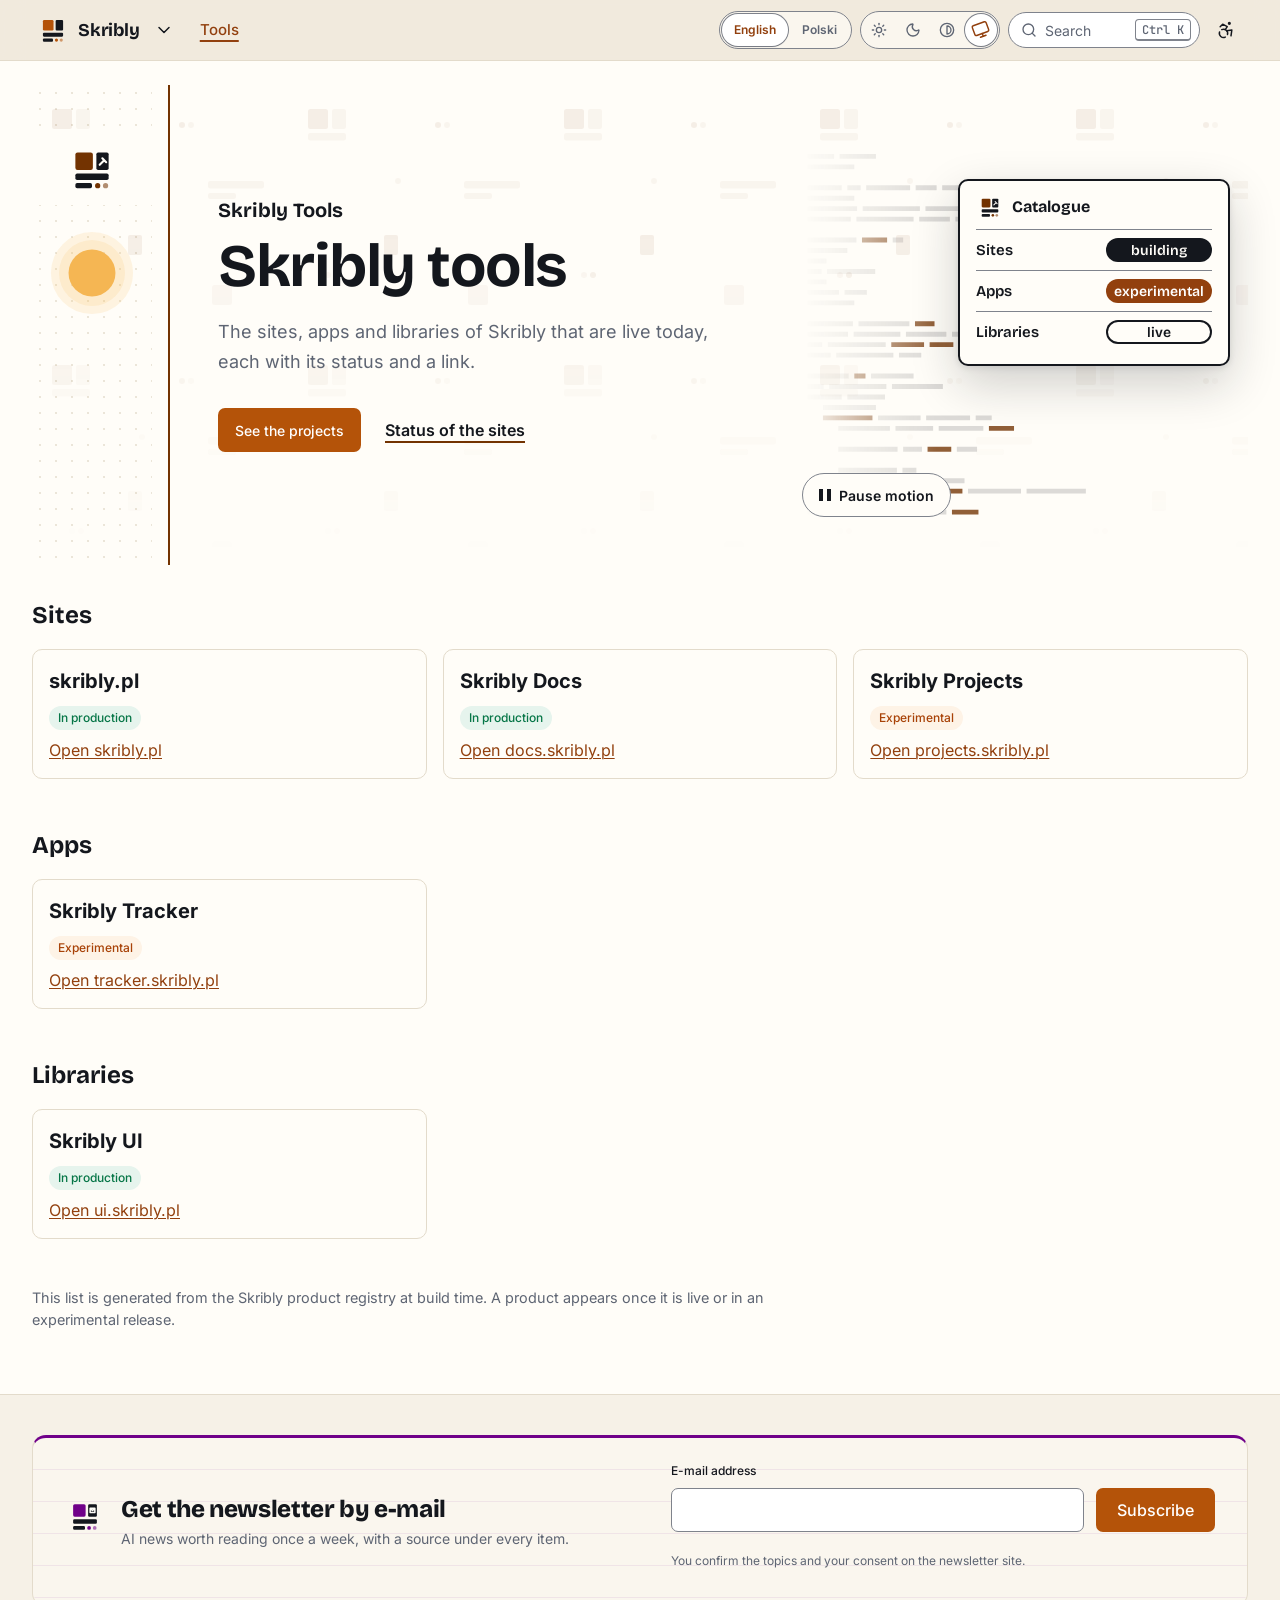
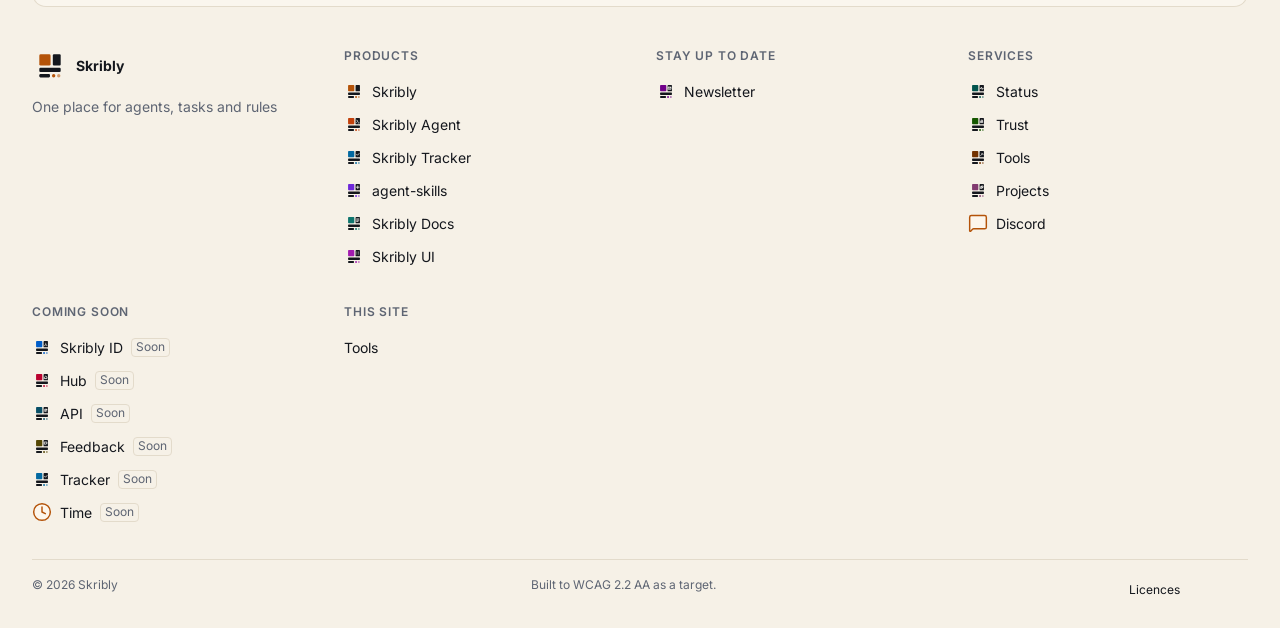
==== commit 643b5d57: "publish: 2026-11-20 review: develop merged into main" ====
--- a/index.html
+++ b/index.html
@@ -1 +1 @@
-<!DOCTYPE html><html lang="en" dir="ltr"><head><meta charset="utf-8"><meta name="viewport" content="width=device-width, initial-scale=1"><title>Skribly</title><meta name="description" content="The Skribly tools that are live today: sites, apps, libraries and more, each with its status and a link."><link rel="canonical" href="https://tools.skribly.pl/"><link rel="alternate" hreflang="en" href="https://tools.skribly.pl/"><link rel="alternate" hreflang="pl" href="https://tools.skribly.pl/pl/"><link rel="alternate" hreflang="x-default" href="https://tools.skribly.pl/"><script src="/_astro/prepaint.iife.DfruCCWJ.js"></script><meta name="color-scheme" content="light dark"><meta name="theme-color" media="(prefers-color-scheme: light)" content="#fffdf8"><meta name="theme-color" media="(prefers-color-scheme: dark)" content="#111318"><meta name="referrer" content="strict-origin-when-cross-origin"><link rel="preload" href="/_astro/inter-latin-wght-normal.Dx4kXJAl.woff2" as="font" type="font/woff2" crossorigin><link rel="preload" href="/_astro/bricolage-grotesque-latin-wght-normal.DLoelf7F.woff2" as="font" type="font/woff2" crossorigin><link rel="icon" href="/favicon-32.png" sizes="32x32" type="image/png"><link rel="icon" href="/favicon.svg" type="image/svg+xml"><link rel="apple-touch-icon" href="/apple-touch-icon.png"><link rel="manifest" href="/manifest.webmanifest"><meta property="og:type" content="website"><meta property="og:site_name" content="Skribly"><meta property="og:locale" content="en_GB"><meta property="og:url" content="https://tools.skribly.pl/"><meta property="og:title" content="Skribly"><meta property="og:description" content="The Skribly tools that are live today: sites, apps, libraries and more, each with its status and a link."><meta property="og:image" content="https://tools.skribly.pl/og/image.png"><meta property="og:image:width" content="1200"><meta property="og:image:height" content="630"><meta property="og:image:alt" content="Skribly"><meta name="twitter:card" content="summary_large_image"><meta name="twitter:title" content="Skribly"><meta name="twitter:description" content="The Skribly tools that are live today: sites, apps, libraries and more, each with its status and a link."><meta name="twitter:image" content="https://tools.skribly.pl/og/image.png"><script type="application/ld+json">{"@context":"https://schema.org","@graph":[{"@type":"Organization","@id":"https://skribly.pl/#organization","name":"Skribly","url":"https://skribly.pl/","logo":"https://skribly.pl/img/icons/icon-512.png","sameAs":["https://docs.skribly.pl/","https://ui.skribly.pl/"]},{"@type":"WebSite","@id":"https://tools.skribly.pl/#website","name":"Skribly","url":"https://tools.skribly.pl/","inLanguage":"en","description":"The Skribly tools that are live today: sites, apps, libraries and more, each with its status and a link.","publisher":{"@id":"https://skribly.pl/#organization"}},{"@type":"WebPage","@id":"https://tools.skribly.pl/#page","url":"https://tools.skribly.pl/","name":"Skribly","description":"The Skribly tools that are live today: sites, apps, libraries and more, each with its status and a link.","inLanguage":"en","isPartOf":{"@id":"https://tools.skribly.pl/#website"},"publisher":{"@id":"https://skribly.pl/#organization"}}]}</script><meta http-equiv="Content-Security-Policy" content="default-src 'none'; connect-src 'self'; script-src 'self' 'wasm-unsafe-eval'; style-src 'self'; img-src 'self' data:; font-src 'self'; manifest-src 'self'; media-src 'self'; base-uri 'none'; form-action https://newsletter.skribly.pl; upgrade-insecure-requests"><link rel="stylesheet" href="/_astro/Page.pboyIWWr.css"></head><body class="sk-page"><a class="sk-skip-link" href="#content">Skip to content</a><header class="sk-site-header sk-product--skribly" data-sk-header><div class="sk-container sk-container--wide sk-site-header__bar"><div class="sk-site-header__brand"><a class="sk-site-header__home" href="/" aria-label="Skribly, home page"><svg class="sk-logo sk-logo--skribly" viewBox="0 0 64 64" width="2.125rem" height="2.125rem" focusable="false" aria-hidden="true"><rect x="13" y="13" width="20" height="20" rx="2.5" fill="var(--sk-accent)"/><rect x="37" y="13" width="14" height="20" rx="2" fill="currentColor"/><rect x="13" y="37" width="38" height="7.5" rx="2" fill="currentColor"/><rect x="13" y="48" width="19" height="6" rx="2" fill="currentColor"/><circle cx="38.5" cy="51" r="3" fill="var(--sk-accent)"/><circle cx="47.5" cy="51" r="3" fill="var(--sk-accent)" opacity="0.55"/></svg><span class="sk-site-header__name">Skribly</span></a><details class="sk-dropdown sk-ecosystem"><summary class="sk-icon-button sk-ecosystem__toggle" aria-label="Switch product" title="Switch product"><svg class="sk-icon sk-dropdown__chevron" viewBox="0 0 24 24" focusable="false" data-icon="chevron.down" aria-hidden="true"><path d="m6 9 6 6 6-6"></path></svg></summary><div class="sk-dropdown__panel"><p class="sk-ecosystem__title" id="sk-ecosystem-skribly">Skribly products</p><ul class="sk-ecosystem__list" aria-labelledby="sk-ecosystem-skribly"><li><a class="sk-ecosystem__item sk-product--skribly" href="https://skribly.pl/" aria-current="true"><svg class="sk-logo sk-logo--skribly" viewBox="0 0 64 64" width="2.25rem" height="2.25rem" focusable="false" aria-hidden="true"><rect x="13" y="13" width="20" height="20" rx="2.5" fill="var(--sk-accent)"/><rect x="37" y="13" width="14" height="20" rx="2" fill="currentColor"/><rect x="13" y="37" width="38" height="7.5" rx="2" fill="currentColor"/><rect x="13" y="48" width="19" height="6" rx="2" fill="currentColor"/><circle cx="38.5" cy="51" r="3" fill="var(--sk-accent)"/><circle cx="47.5" cy="51" r="3" fill="var(--sk-accent)" opacity="0.55"/></svg><span><strong>Skribly</strong><span>One place for agents, tasks and rules</span></span><span class="sk-ecosystem__here">You are here</span></a></li><li><a class="sk-ecosystem__item sk-product--agent" href="https://agent.skribly.pl/"><svg class="sk-logo sk-logo--agent" viewBox="0 0 64 64" width="2.25rem" height="2.25rem" focusable="false" aria-hidden="true"><rect x="13" y="13" width="20" height="20" rx="2.5" fill="var(--sk-tool-agent)"/><rect x="37" y="13" width="14" height="20" rx="2" fill="currentColor"/><path d="M40.6 19.4l3.6 3.6-3.6 3.6M45.6 28.4h2.6" fill="none" stroke="var(--sk-bg)" stroke-width="2.4" stroke-linecap="round" stroke-linejoin="round"/><rect x="13" y="37" width="38" height="7.5" rx="2" fill="currentColor"/><rect x="13" y="48" width="19" height="6" rx="2" fill="currentColor"/><circle cx="38.5" cy="51" r="3" fill="var(--sk-tool-agent)"/><circle cx="47.5" cy="51" r="3" fill="var(--sk-tool-agent)" opacity="0.55"/></svg><span><strong>Skribly Agent</strong><span>Where agents work</span></span></a></li><li><a class="sk-ecosystem__item sk-product--tracker" href="https://skribly.pl/apps/skribly-tracker/"><svg class="sk-logo sk-logo--tracker" viewBox="0 0 64 64" width="2.25rem" height="2.25rem" focusable="false" aria-hidden="true"><rect x="13" y="13" width="20" height="20" rx="2.5" fill="var(--sk-tool-tracker)"/><rect x="37" y="13" width="14" height="20" rx="2" fill="currentColor"/><path d="M40.4 23.6l2.8 2.8 4.8-5.4" fill="none" stroke="var(--sk-bg)" stroke-width="2.4" stroke-linecap="round" stroke-linejoin="round"/><rect x="13" y="37" width="38" height="7.5" rx="2" fill="currentColor"/><rect x="13" y="48" width="19" height="6" rx="2" fill="currentColor"/><circle cx="38.5" cy="51" r="3" fill="var(--sk-tool-tracker)"/><circle cx="47.5" cy="51" r="3" fill="var(--sk-tool-tracker)" opacity="0.55"/></svg><span><strong>Skribly Tracker</strong><span>Where tasks begin</span></span></a></li><li><a class="sk-ecosystem__item sk-product--skills" href="https://skribly.pl/apps/agent-skills/"><svg class="sk-logo sk-logo--skills" viewBox="0 0 64 64" width="2.25rem" height="2.25rem" focusable="false" aria-hidden="true"><rect x="13" y="13" width="20" height="20" rx="2.5" fill="var(--sk-tool-skills)"/><rect x="37" y="13" width="14" height="20" rx="2" fill="currentColor"/><path d="M44 18.6v8.8M39.6 23h8.8" fill="none" stroke="var(--sk-bg)" stroke-width="2.4" stroke-linecap="round" stroke-linejoin="round"/><rect x="13" y="37" width="38" height="7.5" rx="2" fill="currentColor"/><rect x="13" y="48" width="19" height="6" rx="2" fill="currentColor"/><circle cx="38.5" cy="51" r="3" fill="var(--sk-tool-skills)"/><circle cx="47.5" cy="51" r="3" fill="var(--sk-tool-skills)" opacity="0.55"/></svg><span><strong>agent-skills</strong><span>Where the rules live</span></span></a></li><li><a class="sk-ecosystem__item sk-product--docs" href="https://docs.skribly.pl/"><svg class="sk-logo sk-logo--docs" viewBox="0 0 64 64" width="2.25rem" height="2.25rem" focusable="false" aria-hidden="true"><rect x="13" y="13" width="20" height="20" rx="2.5" fill="var(--sk-tool-docs)"/><rect x="37" y="13" width="14" height="20" rx="2" fill="currentColor"/><path d="M40.4 19h7.2M40.4 23h7.2M40.4 27h4.4" fill="none" stroke="var(--sk-bg)" stroke-width="2.4" stroke-linecap="round" stroke-linejoin="round"/><rect x="13" y="37" width="38" height="7.5" rx="2" fill="currentColor"/><rect x="13" y="48" width="19" height="6" rx="2" fill="currentColor"/><circle cx="38.5" cy="51" r="3" fill="var(--sk-tool-docs)"/><circle cx="47.5" cy="51" r="3" fill="var(--sk-tool-docs)" opacity="0.55"/></svg><span><strong>Skribly Docs</strong><span>Guides and reference</span></span></a></li><li><a class="sk-ecosystem__item sk-product--ui" href="https://ui.skribly.pl/"><svg class="sk-logo sk-logo--ui" viewBox="0 0 64 64" width="2.25rem" height="2.25rem" focusable="false" aria-hidden="true"><rect x="13" y="13" width="20" height="20" rx="2.5" fill="var(--sk-tool-ui)"/><rect x="37" y="13" width="14" height="20" rx="2" fill="currentColor"/><path d="M41.2 19.6h.01M46.8 19.6h.01M41.2 25.4h.01M46.8 25.4h.01" fill="none" stroke="var(--sk-bg)" stroke-width="2.4" stroke-linecap="round" stroke-linejoin="round"/><rect x="13" y="37" width="38" height="7.5" rx="2" fill="currentColor"/><rect x="13" y="48" width="19" height="6" rx="2" fill="currentColor"/><circle cx="38.5" cy="51" r="3" fill="var(--sk-tool-ui)"/><circle cx="47.5" cy="51" r="3" fill="var(--sk-tool-ui)" opacity="0.55"/></svg><span><strong>Skribly UI</strong><span>Tokens and components</span></span></a></li></ul><p class="sk-ecosystem__title" id="sk-ecosystem-skribly-channels">Stay up to date</p><ul class="sk-ecosystem__list" aria-labelledby="sk-ecosystem-skribly-channels"><li><a class="sk-ecosystem__item sk-product--newsletter" href="https://newsletter.skribly.pl/"><svg class="sk-logo sk-logo--newsletter" viewBox="0 0 64 64" width="2.25rem" height="2.25rem" focusable="false" aria-hidden="true"><rect x="13" y="13" width="20" height="20" rx="2.5" fill="var(--sk-tool-newsletter)"/><rect x="37" y="13" width="14" height="20" rx="2" fill="currentColor"/><path d="M40.2 19.6h7.6v6.8h-7.6zM40.6 20.2l3.4 2.8 3.4-2.8" fill="none" stroke="var(--sk-bg)" stroke-width="2.4" stroke-linecap="round" stroke-linejoin="round"/><rect x="13" y="37" width="38" height="7.5" rx="2" fill="currentColor"/><rect x="13" y="48" width="19" height="6" rx="2" fill="currentColor"/><circle cx="38.5" cy="51" r="3" fill="var(--sk-tool-newsletter)"/><circle cx="47.5" cy="51" r="3" fill="var(--sk-tool-newsletter)" opacity="0.55"/></svg><span><strong>Skribly Newsletter</strong><span>AI news every week, each with its source</span></span></a></li></ul><p class="sk-ecosystem__title" id="sk-ecosystem-skribly-services">Services</p><ul class="sk-ecosystem__list" aria-labelledby="sk-ecosystem-skribly-services"><li><a class="sk-ecosystem__item sk-product--status" href="https://status.skribly.pl/"><svg class="sk-logo sk-logo--status" viewBox="0 0 64 64" width="2.25rem" height="2.25rem" focusable="false" aria-hidden="true"><rect x="13" y="13" width="20" height="20" rx="2.5" fill="var(--sk-tool-status)"/><rect x="37" y="13" width="14" height="20" rx="2" fill="currentColor"/><path d="M39.6 23.6h2.2l1.4-3.6 2.4 6.8 1.4-3.2h1.4" fill="none" stroke="var(--sk-bg)" stroke-width="2.4" stroke-linecap="round" stroke-linejoin="round"/><rect x="13" y="37" width="38" height="7.5" rx="2" fill="currentColor"/><rect x="13" y="48" width="19" height="6" rx="2" fill="currentColor"/><circle cx="38.5" cy="51" r="3" fill="var(--sk-tool-status)"/><circle cx="47.5" cy="51" r="3" fill="var(--sk-tool-status)" opacity="0.55"/></svg><span><strong>Skribly Status</strong><span>Is every service up</span></span></a></li><li><a class="sk-ecosystem__item sk-product--trust" href="https://trust.skribly.pl/"><svg class="sk-logo sk-logo--trust" viewBox="0 0 64 64" width="2.25rem" height="2.25rem" focusable="false" aria-hidden="true"><rect x="13" y="13" width="20" height="20" rx="2.5" fill="var(--sk-tool-trust)"/><rect x="37" y="13" width="14" height="20" rx="2" fill="currentColor"/><path d="M41.8 22.6v-3h4.4v3M40.8 24.2h6.4v2.8h-6.4z" fill="none" stroke="var(--sk-bg)" stroke-width="2.4" stroke-linecap="round" stroke-linejoin="round"/><rect x="13" y="37" width="38" height="7.5" rx="2" fill="currentColor"/><rect x="13" y="48" width="19" height="6" rx="2" fill="currentColor"/><circle cx="38.5" cy="51" r="3" fill="var(--sk-tool-trust)"/><circle cx="47.5" cy="51" r="3" fill="var(--sk-tool-trust)" opacity="0.55"/></svg><span><strong>Skribly Trust</strong><span>Security, privacy and accessibility</span></span></a></li><li><a class="sk-ecosystem__item sk-product--tools" href="https://tools.skribly.pl/"><svg class="sk-logo sk-logo--tools" viewBox="0 0 64 64" width="2.25rem" height="2.25rem" focusable="false" aria-hidden="true"><rect x="13" y="13" width="20" height="20" rx="2.5" fill="var(--sk-tool-tools)"/><rect x="37" y="13" width="14" height="20" rx="2" fill="currentColor"/><path d="M40.8 27.2L46 22M43.8 19.8l4.4 4.4" fill="none" stroke="var(--sk-bg)" stroke-width="2.4" stroke-linecap="round" stroke-linejoin="round"/><rect x="13" y="37" width="38" height="7.5" rx="2" fill="currentColor"/><rect x="13" y="48" width="19" height="6" rx="2" fill="currentColor"/><circle cx="38.5" cy="51" r="3" fill="var(--sk-tool-tools)"/><circle cx="47.5" cy="51" r="3" fill="var(--sk-tool-tools)" opacity="0.55"/></svg><span><strong>Skribly Tools</strong><span>Small tools in the browser</span></span></a></li><li><a class="sk-ecosystem__item sk-product--projects" href="https://projects.skribly.pl/"><svg class="sk-logo sk-logo--projects" viewBox="0 0 64 64" width="2.25rem" height="2.25rem" focusable="false" aria-hidden="true"><rect x="13" y="13" width="20" height="20" rx="2.5" fill="var(--sk-tool-projects)"/><rect x="37" y="13" width="14" height="20" rx="2" fill="currentColor"/><path d="M40.4 21.8h4.8v4.8h-4.8zM43 21.8v-2.6h4.8v4.8h-2.6" fill="none" stroke="var(--sk-bg)" stroke-width="2.4" stroke-linecap="round" stroke-linejoin="round"/><rect x="13" y="37" width="38" height="7.5" rx="2" fill="currentColor"/><rect x="13" y="48" width="19" height="6" rx="2" fill="currentColor"/><circle cx="38.5" cy="51" r="3" fill="var(--sk-tool-projects)"/><circle cx="47.5" cy="51" r="3" fill="var(--sk-tool-projects)" opacity="0.55"/></svg><span><strong>Skribly Projects</strong><span>Every part and how far it is</span></span></a></li><li><a class="sk-ecosystem__item sk-product--discord" href="https://dc.skribly.pl/"><svg class="sk-icon sk-icon--duo sk-ecosystem__icon" viewBox="0 0 24 24" focusable="false" data-icon="content.comment" aria-hidden="true"><g class="sk-icon__fill"><path d="M22 17a2 2 0 0 1-2 2H6.828a2 2 0 0 0-1.414.586l-2.202 2.202A.71.71 0 0 1 2 21.286V5a2 2 0 0 1 2-2h16a2 2 0 0 1 2 2z"></path></g><path d="M22 17a2 2 0 0 1-2 2H6.828a2 2 0 0 0-1.414.586l-2.202 2.202A.71.71 0 0 1 2 21.286V5a2 2 0 0 1 2-2h16a2 2 0 0 1 2 2z"></path></svg><span><strong>Discord</strong><span>Talk with the people who build Skribly</span></span></a></li></ul></div></details></div><div class="sk-site-header__quick"><button class="sk-search-button sk-site-header__wide" type="button" data-sk-search-open data-sk-needs-js aria-haspopup="dialog" aria-controls="sk-search" aria-keyshortcuts="Control+K /"><svg class="sk-icon" viewBox="0 0 24 24" focusable="false" data-icon="action.search" aria-hidden="true"><g class="sk-icon__fill"><circle cx="11" cy="11" r="8"></circle></g><path d="m21 21-4.34-4.34"></path><circle cx="11" cy="11" r="8"></circle></svg><span>Search</span><kbd class="sk-kbd" aria-hidden="true">Ctrl K</kbd></button><button class="sk-icon-button sk-site-header__narrow" type="button" data-sk-search-open data-sk-needs-js aria-label="Search" aria-haspopup="dialog" aria-controls="sk-search" aria-keyshortcuts="Control+K /"><svg class="sk-icon" viewBox="0 0 24 24" focusable="false" data-icon="action.search" aria-hidden="true"><g class="sk-icon__fill"><circle cx="11" cy="11" r="8"></circle></g><path d="m21 21-4.34-4.34"></path><circle cx="11" cy="11" r="8"></circle></svg></button><button class="sk-icon-button" type="button" data-sk-a11y-open data-sk-needs-js aria-controls="sk-a11y-panel" aria-expanded="false" aria-label="Accessibility" title="Open accessibility settings"><svg class="sk-icon" viewBox="0 0 24 24" focusable="false" data-icon="nav.accessibility" aria-hidden="true"><g class="sk-icon__fill"><circle cx="16" cy="4" r="1"></circle></g><circle cx="16" cy="4" r="1"></circle><path d="m18 19 1-7-6 1"></path><path d="m5 8 3-3 5.5 3-2.36 3.5"></path><path d="M4.24 14.5a5 5 0 0 0 6.88 6"></path><path d="M13.76 17.5a5 5 0 0 0-6.88-6"></path></svg></button><button class="sk-icon-button sk-site-header__menu-toggle" type="button" data-sk-menu-toggle data-sk-needs-js aria-expanded="false" aria-controls="sk-site-drawer-skribly" aria-label="Menu" data-open="Menu" data-close="Close menu"><span class="sk-burger" aria-hidden="true"><span></span><span></span><span></span></span></button></div><div class="sk-site-header__drawer" id="sk-site-drawer-skribly"><nav class="sk-site-nav" aria-label="Main navigation"><ul class="sk-site-nav__list"><li><a class="sk-site-nav__link" href="/" aria-current="page">Tools</a></li></ul></nav><div class="sk-site-header__tools"><nav class="sk-language-switch" aria-label="Language"><ul><li><span lang="en" aria-current="true">English</span></li><li><a href="/pl/" lang="pl" hreflang="pl">Polski</a></li></ul></nav><fieldset class="sk-theme-switch" data-sk-theme-switch><legend class="sk-visually-hidden">Theme</legend><label title="Light"><input type="radio" name="sk-theme-85o54b" value="light"><svg class="sk-icon" viewBox="0 0 24 24" focusable="false" data-icon="theme.light" aria-hidden="true"><g class="sk-icon__fill"><circle cx="12" cy="12" r="4"></circle></g><circle cx="12" cy="12" r="4"></circle><path d="M12 2v2"></path><path d="M12 20v2"></path><path d="m4.93 4.93 1.41 1.41"></path><path d="m17.66 17.66 1.41 1.41"></path><path d="M2 12h2"></path><path d="M20 12h2"></path><path d="m6.34 17.66-1.41 1.41"></path><path d="m19.07 4.93-1.41 1.41"></path></svg><span class="sk-visually-hidden">Light</span></label><label title="Dark"><input type="radio" name="sk-theme-85o54b" value="dark"><svg class="sk-icon" viewBox="0 0 24 24" focusable="false" data-icon="theme.dark" aria-hidden="true"><g class="sk-icon__fill"><path d="M20.985 12.486a9 9 0 1 1-9.473-9.472c.405-.022.617.46.402.803a6 6 0 0 0 8.268 8.268c.344-.215.825-.004.803.401"></path></g><path d="M20.985 12.486a9 9 0 1 1-9.473-9.472c.405-.022.617.46.402.803a6 6 0 0 0 8.268 8.268c.344-.215.825-.004.803.401"></path></svg><span class="sk-visually-hidden">Dark</span></label><label title="High contrast"><input type="radio" name="sk-theme-85o54b" value="contrast"><svg class="sk-icon" viewBox="0 0 24 24" focusable="false" data-icon="theme.contrast" aria-hidden="true"><g class="sk-icon__fill"><circle cx="12" cy="12" r="10"></circle><path d="M12 18a6 6 0 0 0 0-12v12z"></path></g><circle cx="12" cy="12" r="10"></circle><path d="M12 18a6 6 0 0 0 0-12v12z"></path></svg><span class="sk-visually-hidden">High contrast</span></label><label title="System"><input type="radio" name="sk-theme-85o54b" value="system" checked><svg class="sk-icon" viewBox="0 0 24 24" focusable="false" data-icon="theme.system" aria-hidden="true"><g class="sk-icon__fill"><rect rx="2" x="2" y="3" width="20" height="14"></rect></g><rect rx="2" x="2" y="3" width="20" height="14"></rect><line x1="8" y1="21" x2="16" y2="21"></line><line x1="12" y1="17" x2="12" y2="21"></line></svg><span class="sk-visually-hidden">System</span></label></fieldset><script type="module" src="/_astro/ThemeSwitch.astro_astro_type_script_index_0_lang.CFWxGLRv.js"></script></div></div></div></header><script type="module" src="/_astro/SiteHeader.astro_astro_type_script_index_0_lang.C7ESqmu-.js"></script><main class="sk-page__main sk-page__main--wide" id="content" tabindex="-1" data-pagefind-body><div class="site-main" data-pagefind-body><header class="sk-hero sk-hero--brand sk-hero--themed sk-hero--notebook sk-product--tools" data-sk-hero="brand"><div class="sk-hero__body"><span class="sk-site-hero__logo"><svg class="sk-logo sk-logo--tools" viewBox="0 0 64 64" width="3.5rem" height="3.5rem" focusable="false" aria-hidden="true"><rect x="13" y="13" width="20" height="20" rx="2.5" fill="var(--sk-tool-tools)"/><rect x="37" y="13" width="14" height="20" rx="2" fill="currentColor"/><path d="M40.8 27.2L46 22M43.8 19.8l4.4 4.4" fill="none" stroke="var(--sk-bg)" stroke-width="2.4" stroke-linecap="round" stroke-linejoin="round"/><rect x="13" y="37" width="38" height="7.5" rx="2" fill="currentColor"/><rect x="13" y="48" width="19" height="6" rx="2" fill="currentColor"/><circle cx="38.5" cy="51" r="3" fill="var(--sk-tool-tools)"/><circle cx="47.5" cy="51" r="3" fill="var(--sk-tool-tools)" opacity="0.55"/></svg></span><p class="sk-hero__eyebrow"><span>Skribly Tools</span></p><h1 class="sk-hero__title">Skribly tools</h1><div class="sk-hero__lead"><p>The sites, apps and libraries of Skribly that are live today, each with its status and a link.</p></div><div class="sk-hero__actions"><a class="sk-button sk-button--lg" href="https://projects.skribly.pl/">See the projects</a><a href="https://status.skribly.pl/">Status of the sites</a></div></div><div class="sk-hero__art"><div class="sk-hero__backdrop" aria-hidden="true"><span class="sk-hero-ground sk-pattern sk-pattern--hero"></span><svg class="sk-sky sk-hero-sky" viewBox="0 0 120 120" aria-hidden="true" focusable="false"><g class="sk-sky__sun"><circle class="sk-sky__halo" cx="60" cy="60" r="56"></circle><circle class="sk-sky__halo" cx="60" cy="60" r="45"></circle><circle class="sk-sky__disc" cx="60" cy="60" r="32"></circle></g><g class="sk-sky__moon"><circle class="sk-sky__glow" cx="60" cy="60" r="44"></circle><path class="sk-sky__crescent" d="M58.64 28.03A32 32 0 1 0 88.14 75.23A28 28 0 0 1 58.64 28.03Z"></path><g class="sk-sky__stars"><circle cx="14" cy="22" r="1.6"></circle><circle cx="30" cy="92" r="1.2"></circle><circle cx="98" cy="14" r="1.4"></circle><circle cx="108" cy="66" r="1.1"></circle><circle cx="20" cy="58" r="1"></circle><circle cx="86" cy="104" r="1.3"></circle></g></g></svg></div><div class="sk-agents-stage"><div class="sk-code-page" aria-hidden="true"><svg class="sk-code-page__sheet" viewBox="0 0 640 2160" focusable="false"><path class="sk-code-page__ink" d="M8 30h38v7h-38zm46 0h52v7h-52zm-46 15h67v7h-67zm0 30h49v7h-49zm57 0h19v7h-19zm27 0h63v7h-63zm71 0h30v7h-30zm38 0h32v7h-32zm-193 15h67v7h-67zm0 15h71v7h-71zm79 0h82v7h-82zm90 0h75v7h-75zm83 0h31v7h-31zm39 0h53v7h-53zm-291 15h62v7h-62zm70 0h82v7h-82zm90 0h44v7h-44zm52 0h26v7h-26zm34 0h81v7h-81zm-246 30h70v7h-70zm122 0h15v7h-15zm-122 15h57v7h-57zm0 15h27v7h-27zm0 15h20v7h-20zm28 0h69v7h-69zm-28 15h27v7h-27zm0 15h45v7h-45zm53 0h32v7h-32zm-53 15h67v7h-67zm0 30h65v7h-65zm73 0h73v7h-73zm-73 15h58v7h-58zm66 0h67v7h-67zm75 0h58v7h-58zm66 0h69v7h-69zm-207 15h21v7h-21zm29 0h83v7h-83zm-29 15h33v7h-33zm41 0h82v7h-82zm90 0h32v7h-32zm-131 30h59v7h-59zm91 0h61v7h-61zm-91 15h23v7h-23zm31 0h82v7h-82zm90 0h73v7h-73zm-121 15h49v7h-49zm57 0h54v7h-54zm-35 15h76v7h-76zm79 15h61v7h-61zm69 0h63v7h-63zm71 0h23v7h-23zm-197 15h74v7h-74zm82 0h54v7h-54zm62 0h64v7h-64zm-144 30h85v7h-85zm93 0h27v7h-27zm77 0h29v7h-29zm-170 30h84v7h-84zm92 0h20v7h-20zm-92 15h25v7h-25zm33 0h48v7h-48zm56 0h44v7h-44zm52 0h40v7h-40zm-163 15h49v7h-49zm57 0h78v7h-78zm151 0h76v7h-76zm84 0h85v7h-85zm-314 15h85v7h-85zm0 15h84v7h-84zm92 0h80v7h-80zm88 0h19v7h-19zm-158 30h72v7h-72zm80 0h28v7h-28zm36 0h85v7h-85zm-138 15h73v7h-73zm81 0h32v7h-32zm40 0h72v7h-72zm144 0h51v7h-51zm-265 15h40v7h-40zm48 0h58v7h-58zm40 15h64v7h-64zm72 0h37v7h-37zm45 0h16v7h-16zm-205 15h30v7h-30zm91 0h37v7h-37zm-91 30h25v7h-25zm33 0h71v7h-71zm-33 15h24v7h-24zm32 0h57v7h-57zm65 0h80v7h-80zm131 0h32v7h-32zm-228 15h39v7h-39zm47 0h64v7h-64zm72 0h55v7h-55zm-119 30h46v7h-46zm90 15h69v7h-69zm-68 15h28v7h-28zm36 0h39v7h-39zm-36 15h34v7h-34zm0 15h20v7h-20zm28 0h22v7h-22zm30 0h46v7h-46zm-36 15h88v7h-88zm96 0h66v7h-66zm-96 15h39v7h-39zm0 15h46v7h-46zm54 0h41v7h-41zm-32 15h61v7h-61zm69 0h50v7h-50zm58 0h46v7h-46zm54 0h59v7h-59zm-181 15h68v7h-68zm76 0h67v7h-67zm75 0h79v7h-79zm87 0h59v7h-59zm-238 15h59v7h-59zm67 0h62v7h-62zm-67 30h55v7h-55zm63 0h83v7h-83zm-85 15h44v7h-44zm52 0h45v7h-45zm-52 30h33v7h-33zm-22 15h87v7h-87zm95 0h87v7h-87zm95 0h17v7h-17zm-190 15h83v7h-83zm91 0h84v7h-84zm92 0h54v7h-54zm-161 30h61v7h-61zm69 0h47v7h-47zm55 0h80v7h-80zm-102 15h53v7h-53zm61 0h24v7h-24zm32 0h31v7h-31zm39 0h79v7h-79zm87 0h45v7h-45zm-134 15h35v7h-35zm-85 30h34v7h-34zm42 0h43v7h-43zm-108 45h38v7h-38zm46 0h52v7h-52zm-46 15h67v7h-67zm0 30h49v7h-49zm57 0h19v7h-19zm27 0h63v7h-63zm71 0h30v7h-30zm38 0h32v7h-32zm-193 15h67v7h-67zm0 15h71v7h-71zm79 0h82v7h-82zm90 0h75v7h-75zm83 0h31v7h-31zm39 0h53v7h-53zm-291 15h62v7h-62zm70 0h82v7h-82zm90 0h44v7h-44zm52 0h26v7h-26zm34 0h81v7h-81zm-246 30h70v7h-70zm122 0h15v7h-15zm-122 15h57v7h-57zm0 15h27v7h-27zm0 15h20v7h-20zm28 0h69v7h-69zm-28 15h27v7h-27zm0 15h45v7h-45zm53 0h32v7h-32zm-53 15h67v7h-67zm0 30h65v7h-65zm73 0h73v7h-73zm-73 15h58v7h-58zm66 0h67v7h-67zm75 0h58v7h-58zm66 0h69v7h-69zm-207 15h21v7h-21zm29 0h83v7h-83zm-29 15h33v7h-33zm41 0h82v7h-82zm90 0h32v7h-32zm-131 30h59v7h-59zm91 0h61v7h-61zm-91 15h23v7h-23zm31 0h82v7h-82zm90 0h73v7h-73zm-121 15h49v7h-49zm57 0h54v7h-54zm-35 15h76v7h-76zm79 15h61v7h-61zm69 0h63v7h-63zm71 0h23v7h-23zm-197 15h74v7h-74zm82 0h54v7h-54zm62 0h64v7h-64zm-144 30h85v7h-85zm93 0h27v7h-27zm77 0h29v7h-29zm-170 30h84v7h-84zm92 0h20v7h-20zm-92 15h25v7h-25zm33 0h48v7h-48zm56 0h44v7h-44zm52 0h40v7h-40zm-163 15h49v7h-49zm57 0h78v7h-78zm151 0h76v7h-76zm84 0h85v7h-85zm-314 15h85v7h-85zm0 15h84v7h-84zm92 0h80v7h-80zm88 0h19v7h-19zm-158 30h72v7h-72zm80 0h28v7h-28zm36 0h85v7h-85zm-138 15h73v7h-73zm81 0h32v7h-32zm40 0h72v7h-72zm144 0h51v7h-51zm-265 15h40v7h-40zm48 0h58v7h-58zm40 15h64v7h-64zm72 0h37v7h-37zm45 0h16v7h-16zm-205 15h30v7h-30zm91 0h37v7h-37zm-91 30h25v7h-25zm33 0h71v7h-71zm-33 15h24v7h-24zm32 0h57v7h-57zm65 0h80v7h-80zm131 0h32v7h-32zm-228 15h39v7h-39zm47 0h64v7h-64zm72 0h55v7h-55zm-119 30h46v7h-46zm90 15h69v7h-69zm-68 15h28v7h-28zm36 0h39v7h-39zm-36 15h34v7h-34zm0 15h20v7h-20zm28 0h22v7h-22zm30 0h46v7h-46zm-36 15h88v7h-88zm96 0h66v7h-66zm-96 15h39v7h-39zm0 15h46v7h-46zm54 0h41v7h-41zm-32 15h61v7h-61zm69 0h50v7h-50zm58 0h46v7h-46zm54 0h59v7h-59zm-181 15h68v7h-68zm76 0h67v7h-67zm75 0h79v7h-79zm87 0h59v7h-59zm-238 15h59v7h-59zm67 0h62v7h-62zm-67 30h55v7h-55zm63 0h83v7h-83zm-85 15h44v7h-44zm52 0h45v7h-45zm-52 30h33v7h-33zm-22 15h87v7h-87zm95 0h87v7h-87zm95 0h17v7h-17zm-190 15h83v7h-83zm91 0h84v7h-84zm92 0h54v7h-54zm-161 30h61v7h-61zm69 0h47v7h-47zm55 0h80v7h-80zm-102 15h53v7h-53zm61 0h24v7h-24zm32 0h31v7h-31zm39 0h79v7h-79zm87 0h45v7h-45zm-134 15h35v7h-35zm-85 30h34v7h-34zm42 0h43v7h-43z"></path><path class="sk-code-page__rubric" d="M86 150h36v7h-36zm76 120h28v7h-28zm-34 30h47v7h-47zm55 0h34v7h-34zm-108 45h16v7h-16zm-45 60h71v7h-71zm238 15h36v7h-36zm-88 30h34v7h-34zm-7 60h57v7h-57zm42 30h38v7h-38zm-6 45h56v7h-56zm-201 30h80v7h-80zm38 15h45v7h-45zm147 45h35v7h-35zm-163 60h60v7h-60zm22 150h39v7h-39zm22 150h77v7h-77zm12 195h36v7h-36zm76 120h28v7h-28zm-34 30h47v7h-47zm55 0h34v7h-34zm-108 45h16v7h-16zm-45 60h71v7h-71zm238 15h36v7h-36zm-88 30h34v7h-34zm-7 60h57v7h-57zm42 30h38v7h-38zm-6 45h56v7h-56zm-201 30h80v7h-80zm38 15h45v7h-45zm147 45h35v7h-35zm-163 60h60v7h-60zm22 150h39v7h-39zm22 150h77v7h-77z"></path></svg></div><div class="sk-agents sk-agents--panel" aria-hidden="true"><p class="sk-agents__title"><svg class="sk-logo sk-logo--tools" viewBox="0 0 64 64" width="1.75rem" height="1.75rem" focusable="false" aria-hidden="true"><rect x="13" y="13" width="20" height="20" rx="2.5" fill="var(--sk-tool-tools)"/><rect x="37" y="13" width="14" height="20" rx="2" fill="currentColor"/><path d="M40.8 27.2L46 22M43.8 19.8l4.4 4.4" fill="none" stroke="var(--sk-bg)" stroke-width="2.4" stroke-linecap="round" stroke-linejoin="round"/><rect x="13" y="37" width="38" height="7.5" rx="2" fill="currentColor"/><rect x="13" y="48" width="19" height="6" rx="2" fill="currentColor"/><circle cx="38.5" cy="51" r="3" fill="var(--sk-tool-tools)"/><circle cx="47.5" cy="51" r="3" fill="var(--sk-tool-tools)" opacity="0.55"/></svg><span>Catalogue</span></p><ul class="sk-agents__list"><li class="sk-agents__row"><span class="sk-agents__name">Sites</span><span class="sk-agents__states"><span class="sk-agents__state sk-agents__state--0 sk-agents__state--k0">building</span><span class="sk-agents__state sk-agents__state--1 sk-agents__state--k2">experimental</span><span class="sk-agents__state sk-agents__state--2 sk-agents__state--k1">live</span></span></li><li class="sk-agents__row"><span class="sk-agents__name">Apps</span><span class="sk-agents__states"><span class="sk-agents__state sk-agents__state--0 sk-agents__state--k1">building</span><span class="sk-agents__state sk-agents__state--1 sk-agents__state--k0">experimental</span><span class="sk-agents__state sk-agents__state--2 sk-agents__state--k2">live</span></span></li><li class="sk-agents__row"><span class="sk-agents__name">Libraries</span><span class="sk-agents__states"><span class="sk-agents__state sk-agents__state--0 sk-agents__state--k2">building</span><span class="sk-agents__state sk-agents__state--1 sk-agents__state--k1">experimental</span><span class="sk-agents__state sk-agents__state--2 sk-agents__state--k0">live</span></span></li></ul></div><button class="sk-motion-toggle" type="button" data-sk-motion-toggle data-sk-needs-js><span class="sk-motion-toggle__icon" aria-hidden="true"></span><span class="sk-motion-toggle__labels"><span class="sk-motion-toggle__pause">Pause motion</span><span class="sk-motion-toggle__play">Play motion</span></span></button></div></div></header><section class="page-measure page-section" aria-labelledby="kind-site"><h2 id="kind-site">Sites</h2><ul class="tool-list" role="list"><li class="tool-list__item" data-id="website" data-lifecycle="production"><h3 class="tool-list__name">skribly.pl</h3><p class="tool-list__status"><span class="sk-visually-hidden">Status: </span><span class="sk-badge sk-badge--ok">In production</span></p><p><a class="sk-link" href="https://skribly.pl/">Open skribly.pl</a></p></li><li class="tool-list__item" data-id="docs" data-lifecycle="production"><h3 class="tool-list__name">Skribly Docs</h3><p class="tool-list__status"><span class="sk-visually-hidden">Status: </span><span class="sk-badge sk-badge--ok">In production</span></p><p><a class="sk-link" href="https://docs.skribly.pl/">Open docs.skribly.pl</a></p></li><li class="tool-list__item" data-id="projects" data-lifecycle="experimental"><h3 class="tool-list__name">Skribly Projects</h3><p class="tool-list__status"><span class="sk-visually-hidden">Status: </span><span class="sk-badge sk-badge--warn">Experimental</span></p><p><a class="sk-link" href="https://projects.skribly.pl/">Open projects.skribly.pl</a></p></li></ul></section><section class="page-measure page-section" aria-labelledby="kind-app"><h2 id="kind-app">Apps</h2><ul class="tool-list" role="list"><li class="tool-list__item" data-id="tracker" data-lifecycle="experimental"><h3 class="tool-list__name">Skribly Tracker</h3><p class="tool-list__status"><span class="sk-visually-hidden">Status: </span><span class="sk-badge sk-badge--warn">Experimental</span></p><p><a class="sk-link" href="https://tracker.skribly.pl/">Open tracker.skribly.pl</a></p></li></ul></section><section class="page-measure page-section" aria-labelledby="kind-library"><h2 id="kind-library">Libraries</h2><ul class="tool-list" role="list"><li class="tool-list__item" data-id="ui" data-lifecycle="production"><h3 class="tool-list__name">Skribly UI</h3><p class="tool-list__status"><span class="sk-visually-hidden">Status: </span><span class="sk-badge sk-badge--ok">In production</span></p><p><a class="sk-link" href="https://ui.skribly.pl/">Open ui.skribly.pl</a></p></li></ul></section><section class="page-measure page-section"><p class="tool-note">This list is generated from the Skribly product registry at build time. A product appears once it is live or in an experimental release.</p></section></div></main><footer class="sk-site-footer sk-product--skribly"><div class="sk-container sk-container--wide"><section aria-labelledby="sk-footer-newsletter-title" class="sk-band sk-band--sunken sk-pattern sk-pattern--ruled sk-product--newsletter sk-newsletter-signup sk-newsletter-signup--footer"><div class="sk-newsletter-signup__text"><svg class="sk-logo sk-logo--newsletter" viewBox="0 0 64 64" width="2.5rem" height="2.5rem" focusable="false" aria-hidden="true"><rect x="13" y="13" width="20" height="20" rx="2.5" fill="var(--sk-tool-newsletter)"/><rect x="37" y="13" width="14" height="20" rx="2" fill="currentColor"/><path d="M40.2 19.6h7.6v6.8h-7.6zM40.6 20.2l3.4 2.8 3.4-2.8" fill="none" stroke="var(--sk-bg)" stroke-width="2.4" stroke-linecap="round" stroke-linejoin="round"/><rect x="13" y="37" width="38" height="7.5" rx="2" fill="currentColor"/><rect x="13" y="48" width="19" height="6" rx="2" fill="currentColor"/><circle cx="38.5" cy="51" r="3" fill="var(--sk-tool-newsletter)"/><circle cx="47.5" cy="51" r="3" fill="var(--sk-tool-newsletter)" opacity="0.55"/></svg><h2 class="sk-newsletter-signup__title" id="sk-footer-newsletter-title">Get the newsletter by e-mail</h2><p class="sk-newsletter-signup__lead">AI news worth reading once a week, with a source under every item.</p></div><form class="sk-newsletter-signup__form" method="get" action="https://newsletter.skribly.pl/#signup" aria-labelledby="sk-footer-newsletter-title"><label class="sk-label" for="sk-footer-newsletter-email">E-mail address</label><div class="sk-newsletter-signup__row"><input class="sk-input sk-newsletter-signup__input" type="email" id="sk-footer-newsletter-email" name="email" autocomplete="email" inputmode="email" spellcheck="false" maxlength="254" required aria-describedby="sk-footer-newsletter-hint"><button class="sk-button" type="submit">Subscribe</button></div><p class="sk-hint" id="sk-footer-newsletter-hint">You confirm the topics and your consent on the newsletter site.</p></form></section><div class="sk-site-footer__grid"><div class="sk-site-footer__brand"><a href="https://skribly.pl/" aria-label="Skribly, home page"><svg class="sk-logo sk-logo--skribly" viewBox="0 0 64 64" width="2.25rem" height="2.25rem" focusable="false" aria-hidden="true"><rect x="13" y="13" width="20" height="20" rx="2.5" fill="var(--sk-accent)"/><rect x="37" y="13" width="14" height="20" rx="2" fill="currentColor"/><rect x="13" y="37" width="38" height="7.5" rx="2" fill="currentColor"/><rect x="13" y="48" width="19" height="6" rx="2" fill="currentColor"/><circle cx="38.5" cy="51" r="3" fill="var(--sk-accent)"/><circle cx="47.5" cy="51" r="3" fill="var(--sk-accent)" opacity="0.55"/></svg><strong>Skribly</strong></a><p>One place for agents, tasks and rules</p></div><nav aria-labelledby="sk-footer-products-skribly"><h2 id="sk-footer-products-skribly">Products</h2><ul><li><a href="https://skribly.pl/" aria-current="true"><svg class="sk-logo sk-logo--skribly" viewBox="0 0 64 64" width="1.25rem" height="1.25rem" focusable="false" aria-hidden="true"><rect x="13" y="13" width="20" height="20" rx="2.5" fill="var(--sk-accent)"/><rect x="37" y="13" width="14" height="20" rx="2" fill="currentColor"/><rect x="13" y="37" width="38" height="7.5" rx="2" fill="currentColor"/><rect x="13" y="48" width="19" height="6" rx="2" fill="currentColor"/><circle cx="38.5" cy="51" r="3" fill="var(--sk-accent)"/><circle cx="47.5" cy="51" r="3" fill="var(--sk-accent)" opacity="0.55"/></svg>Skribly</a></li><li><a href="https://agent.skribly.pl/"><svg class="sk-logo sk-logo--agent" viewBox="0 0 64 64" width="1.25rem" height="1.25rem" focusable="false" aria-hidden="true"><rect x="13" y="13" width="20" height="20" rx="2.5" fill="var(--sk-tool-agent)"/><rect x="37" y="13" width="14" height="20" rx="2" fill="currentColor"/><path d="M40.6 19.4l3.6 3.6-3.6 3.6M45.6 28.4h2.6" fill="none" stroke="var(--sk-bg)" stroke-width="2.4" stroke-linecap="round" stroke-linejoin="round"/><rect x="13" y="37" width="38" height="7.5" rx="2" fill="currentColor"/><rect x="13" y="48" width="19" height="6" rx="2" fill="currentColor"/><circle cx="38.5" cy="51" r="3" fill="var(--sk-tool-agent)"/><circle cx="47.5" cy="51" r="3" fill="var(--sk-tool-agent)" opacity="0.55"/></svg>Skribly Agent</a></li><li><a href="https://skribly.pl/apps/skribly-tracker/"><svg class="sk-logo sk-logo--tracker" viewBox="0 0 64 64" width="1.25rem" height="1.25rem" focusable="false" aria-hidden="true"><rect x="13" y="13" width="20" height="20" rx="2.5" fill="var(--sk-tool-tracker)"/><rect x="37" y="13" width="14" height="20" rx="2" fill="currentColor"/><path d="M40.4 23.6l2.8 2.8 4.8-5.4" fill="none" stroke="var(--sk-bg)" stroke-width="2.4" stroke-linecap="round" stroke-linejoin="round"/><rect x="13" y="37" width="38" height="7.5" rx="2" fill="currentColor"/><rect x="13" y="48" width="19" height="6" rx="2" fill="currentColor"/><circle cx="38.5" cy="51" r="3" fill="var(--sk-tool-tracker)"/><circle cx="47.5" cy="51" r="3" fill="var(--sk-tool-tracker)" opacity="0.55"/></svg>Skribly Tracker</a></li><li><a href="https://skribly.pl/apps/agent-skills/"><svg class="sk-logo sk-logo--skills" viewBox="0 0 64 64" width="1.25rem" height="1.25rem" focusable="false" aria-hidden="true"><rect x="13" y="13" width="20" height="20" rx="2.5" fill="var(--sk-tool-skills)"/><rect x="37" y="13" width="14" height="20" rx="2" fill="currentColor"/><path d="M44 18.6v8.8M39.6 23h8.8" fill="none" stroke="var(--sk-bg)" stroke-width="2.4" stroke-linecap="round" stroke-linejoin="round"/><rect x="13" y="37" width="38" height="7.5" rx="2" fill="currentColor"/><rect x="13" y="48" width="19" height="6" rx="2" fill="currentColor"/><circle cx="38.5" cy="51" r="3" fill="var(--sk-tool-skills)"/><circle cx="47.5" cy="51" r="3" fill="var(--sk-tool-skills)" opacity="0.55"/></svg>agent-skills</a></li><li><a href="https://docs.skribly.pl/"><svg class="sk-logo sk-logo--docs" viewBox="0 0 64 64" width="1.25rem" height="1.25rem" focusable="false" aria-hidden="true"><rect x="13" y="13" width="20" height="20" rx="2.5" fill="var(--sk-tool-docs)"/><rect x="37" y="13" width="14" height="20" rx="2" fill="currentColor"/><path d="M40.4 19h7.2M40.4 23h7.2M40.4 27h4.4" fill="none" stroke="var(--sk-bg)" stroke-width="2.4" stroke-linecap="round" stroke-linejoin="round"/><rect x="13" y="37" width="38" height="7.5" rx="2" fill="currentColor"/><rect x="13" y="48" width="19" height="6" rx="2" fill="currentColor"/><circle cx="38.5" cy="51" r="3" fill="var(--sk-tool-docs)"/><circle cx="47.5" cy="51" r="3" fill="var(--sk-tool-docs)" opacity="0.55"/></svg>Skribly Docs</a></li><li><a href="https://ui.skribly.pl/"><svg class="sk-logo sk-logo--ui" viewBox="0 0 64 64" width="1.25rem" height="1.25rem" focusable="false" aria-hidden="true"><rect x="13" y="13" width="20" height="20" rx="2.5" fill="var(--sk-tool-ui)"/><rect x="37" y="13" width="14" height="20" rx="2" fill="currentColor"/><path d="M41.2 19.6h.01M46.8 19.6h.01M41.2 25.4h.01M46.8 25.4h.01" fill="none" stroke="var(--sk-bg)" stroke-width="2.4" stroke-linecap="round" stroke-linejoin="round"/><rect x="13" y="37" width="38" height="7.5" rx="2" fill="currentColor"/><rect x="13" y="48" width="19" height="6" rx="2" fill="currentColor"/><circle cx="38.5" cy="51" r="3" fill="var(--sk-tool-ui)"/><circle cx="47.5" cy="51" r="3" fill="var(--sk-tool-ui)" opacity="0.55"/></svg>Skribly UI</a></li></ul></nav><nav aria-labelledby="sk-footer-channels-skribly"><h2 id="sk-footer-channels-skribly">Stay up to date</h2><ul><li><a href="https://newsletter.skribly.pl/"><svg class="sk-logo sk-logo--newsletter" viewBox="0 0 64 64" width="1.25rem" height="1.25rem" focusable="false" aria-hidden="true"><rect x="13" y="13" width="20" height="20" rx="2.5" fill="var(--sk-tool-newsletter)"/><rect x="37" y="13" width="14" height="20" rx="2" fill="currentColor"/><path d="M40.2 19.6h7.6v6.8h-7.6zM40.6 20.2l3.4 2.8 3.4-2.8" fill="none" stroke="var(--sk-bg)" stroke-width="2.4" stroke-linecap="round" stroke-linejoin="round"/><rect x="13" y="37" width="38" height="7.5" rx="2" fill="currentColor"/><rect x="13" y="48" width="19" height="6" rx="2" fill="currentColor"/><circle cx="38.5" cy="51" r="3" fill="var(--sk-tool-newsletter)"/><circle cx="47.5" cy="51" r="3" fill="var(--sk-tool-newsletter)" opacity="0.55"/></svg>Newsletter</a></li></ul></nav><nav aria-labelledby="sk-footer-services-skribly"><h2 id="sk-footer-services-skribly">Services</h2><ul><li><a href="https://status.skribly.pl/"><svg class="sk-logo sk-logo--status" viewBox="0 0 64 64" width="1.25rem" height="1.25rem" focusable="false" aria-hidden="true"><rect x="13" y="13" width="20" height="20" rx="2.5" fill="var(--sk-tool-status)"/><rect x="37" y="13" width="14" height="20" rx="2" fill="currentColor"/><path d="M39.6 23.6h2.2l1.4-3.6 2.4 6.8 1.4-3.2h1.4" fill="none" stroke="var(--sk-bg)" stroke-width="2.4" stroke-linecap="round" stroke-linejoin="round"/><rect x="13" y="37" width="38" height="7.5" rx="2" fill="currentColor"/><rect x="13" y="48" width="19" height="6" rx="2" fill="currentColor"/><circle cx="38.5" cy="51" r="3" fill="var(--sk-tool-status)"/><circle cx="47.5" cy="51" r="3" fill="var(--sk-tool-status)" opacity="0.55"/></svg>Status</a></li><li><a href="https://trust.skribly.pl/"><svg class="sk-logo sk-logo--trust" viewBox="0 0 64 64" width="1.25rem" height="1.25rem" focusable="false" aria-hidden="true"><rect x="13" y="13" width="20" height="20" rx="2.5" fill="var(--sk-tool-trust)"/><rect x="37" y="13" width="14" height="20" rx="2" fill="currentColor"/><path d="M41.8 22.6v-3h4.4v3M40.8 24.2h6.4v2.8h-6.4z" fill="none" stroke="var(--sk-bg)" stroke-width="2.4" stroke-linecap="round" stroke-linejoin="round"/><rect x="13" y="37" width="38" height="7.5" rx="2" fill="currentColor"/><rect x="13" y="48" width="19" height="6" rx="2" fill="currentColor"/><circle cx="38.5" cy="51" r="3" fill="var(--sk-tool-trust)"/><circle cx="47.5" cy="51" r="3" fill="var(--sk-tool-trust)" opacity="0.55"/></svg>Trust</a></li><li><a href="https://tools.skribly.pl/"><svg class="sk-logo sk-logo--tools" viewBox="0 0 64 64" width="1.25rem" height="1.25rem" focusable="false" aria-hidden="true"><rect x="13" y="13" width="20" height="20" rx="2.5" fill="var(--sk-tool-tools)"/><rect x="37" y="13" width="14" height="20" rx="2" fill="currentColor"/><path d="M40.8 27.2L46 22M43.8 19.8l4.4 4.4" fill="none" stroke="var(--sk-bg)" stroke-width="2.4" stroke-linecap="round" stroke-linejoin="round"/><rect x="13" y="37" width="38" height="7.5" rx="2" fill="currentColor"/><rect x="13" y="48" width="19" height="6" rx="2" fill="currentColor"/><circle cx="38.5" cy="51" r="3" fill="var(--sk-tool-tools)"/><circle cx="47.5" cy="51" r="3" fill="var(--sk-tool-tools)" opacity="0.55"/></svg>Tools</a></li><li><a href="https://projects.skribly.pl/"><svg class="sk-logo sk-logo--projects" viewBox="0 0 64 64" width="1.25rem" height="1.25rem" focusable="false" aria-hidden="true"><rect x="13" y="13" width="20" height="20" rx="2.5" fill="var(--sk-tool-projects)"/><rect x="37" y="13" width="14" height="20" rx="2" fill="currentColor"/><path d="M40.4 21.8h4.8v4.8h-4.8zM43 21.8v-2.6h4.8v4.8h-2.6" fill="none" stroke="var(--sk-bg)" stroke-width="2.4" stroke-linecap="round" stroke-linejoin="round"/><rect x="13" y="37" width="38" height="7.5" rx="2" fill="currentColor"/><rect x="13" y="48" width="19" height="6" rx="2" fill="currentColor"/><circle cx="38.5" cy="51" r="3" fill="var(--sk-tool-projects)"/><circle cx="47.5" cy="51" r="3" fill="var(--sk-tool-projects)" opacity="0.55"/></svg>Projects</a></li><li><a href="https://dc.skribly.pl/"><svg class="sk-icon sk-icon--duo sk-site-footer__icon" viewBox="0 0 24 24" focusable="false" data-icon="content.comment" aria-hidden="true"><g class="sk-icon__fill"><path d="M22 17a2 2 0 0 1-2 2H6.828a2 2 0 0 0-1.414.586l-2.202 2.202A.71.71 0 0 1 2 21.286V5a2 2 0 0 1 2-2h16a2 2 0 0 1 2 2z"></path></g><path d="M22 17a2 2 0 0 1-2 2H6.828a2 2 0 0 0-1.414.586l-2.202 2.202A.71.71 0 0 1 2 21.286V5a2 2 0 0 1 2-2h16a2 2 0 0 1 2 2z"></path></svg>Discord</a></li></ul></nav><nav aria-labelledby="sk-footer-soon-skribly"><h2 id="sk-footer-soon-skribly">Coming soon</h2><ul><li><a href="https://id.skribly.pl/"><svg class="sk-logo sk-logo--id" viewBox="0 0 64 64" width="1.25rem" height="1.25rem" focusable="false" aria-hidden="true"><rect x="13" y="13" width="20" height="20" rx="2.5" fill="var(--sk-tool-id)"/><rect x="37" y="13" width="14" height="20" rx="2" fill="currentColor"/><path d="M44 20.2h.01M40.8 27.2l1.4-2.6h3.6l1.4 2.6" fill="none" stroke="var(--sk-bg)" stroke-width="2.4" stroke-linecap="round" stroke-linejoin="round"/><rect x="13" y="37" width="38" height="7.5" rx="2" fill="currentColor"/><rect x="13" y="48" width="19" height="6" rx="2" fill="currentColor"/><circle cx="38.5" cy="51" r="3" fill="var(--sk-tool-id)"/><circle cx="47.5" cy="51" r="3" fill="var(--sk-tool-id)" opacity="0.55"/></svg>Skribly ID <span class="sk-site-footer__soon">Soon</span></a></li><li><a href="https://hub.skribly.pl/"><svg class="sk-logo sk-logo--hub" viewBox="0 0 64 64" width="1.25rem" height="1.25rem" focusable="false" aria-hidden="true"><rect x="13" y="13" width="20" height="20" rx="2.5" fill="var(--sk-tool-hub)"/><rect x="37" y="13" width="14" height="20" rx="2" fill="currentColor"/><path d="M40.4 22.6l3.6-3.6 3.6 3.6v4.8h-7.2z" fill="none" stroke="var(--sk-bg)" stroke-width="2.4" stroke-linecap="round" stroke-linejoin="round"/><rect x="13" y="37" width="38" height="7.5" rx="2" fill="currentColor"/><rect x="13" y="48" width="19" height="6" rx="2" fill="currentColor"/><circle cx="38.5" cy="51" r="3" fill="var(--sk-tool-hub)"/><circle cx="47.5" cy="51" r="3" fill="var(--sk-tool-hub)" opacity="0.55"/></svg>Hub <span class="sk-site-footer__soon">Soon</span></a></li><li><a href="https://api.skribly.pl/"><svg class="sk-logo sk-logo--api" viewBox="0 0 64 64" width="1.25rem" height="1.25rem" focusable="false" aria-hidden="true"><rect x="13" y="13" width="20" height="20" rx="2.5" fill="var(--sk-tool-api)"/><rect x="37" y="13" width="14" height="20" rx="2" fill="currentColor"/><path d="M40.4 20.6h7.2M45.6 18.6l2 2-2 2M47.6 25.4h-7.2M42.4 23.4l-2 2 2 2" fill="none" stroke="var(--sk-bg)" stroke-width="2.4" stroke-linecap="round" stroke-linejoin="round"/><rect x="13" y="37" width="38" height="7.5" rx="2" fill="currentColor"/><rect x="13" y="48" width="19" height="6" rx="2" fill="currentColor"/><circle cx="38.5" cy="51" r="3" fill="var(--sk-tool-api)"/><circle cx="47.5" cy="51" r="3" fill="var(--sk-tool-api)" opacity="0.55"/></svg>API <span class="sk-site-footer__soon">Soon</span></a></li><li><a href="https://feedback.skribly.pl/"><svg class="sk-logo sk-logo--feedback" viewBox="0 0 64 64" width="1.25rem" height="1.25rem" focusable="false" aria-hidden="true"><rect x="13" y="13" width="20" height="20" rx="2.5" fill="var(--sk-tool-feedback)"/><rect x="37" y="13" width="14" height="20" rx="2" fill="currentColor"/><path d="M40.4 19.2h7.2v5.6h-3.2l-2.6 2.6v-2.6h-1.4z" fill="none" stroke="var(--sk-bg)" stroke-width="2.4" stroke-linecap="round" stroke-linejoin="round"/><rect x="13" y="37" width="38" height="7.5" rx="2" fill="currentColor"/><rect x="13" y="48" width="19" height="6" rx="2" fill="currentColor"/><circle cx="38.5" cy="51" r="3" fill="var(--sk-tool-feedback)"/><circle cx="47.5" cy="51" r="3" fill="var(--sk-tool-feedback)" opacity="0.55"/></svg>Feedback <span class="sk-site-footer__soon">Soon</span></a></li><li><a href="https://tracker.skribly.pl/"><svg class="sk-logo sk-logo--tracker" viewBox="0 0 64 64" width="1.25rem" height="1.25rem" focusable="false" aria-hidden="true"><rect x="13" y="13" width="20" height="20" rx="2.5" fill="var(--sk-tool-tracker)"/><rect x="37" y="13" width="14" height="20" rx="2" fill="currentColor"/><path d="M40.4 23.6l2.8 2.8 4.8-5.4" fill="none" stroke="var(--sk-bg)" stroke-width="2.4" stroke-linecap="round" stroke-linejoin="round"/><rect x="13" y="37" width="38" height="7.5" rx="2" fill="currentColor"/><rect x="13" y="48" width="19" height="6" rx="2" fill="currentColor"/><circle cx="38.5" cy="51" r="3" fill="var(--sk-tool-tracker)"/><circle cx="47.5" cy="51" r="3" fill="var(--sk-tool-tracker)" opacity="0.55"/></svg>Tracker <span class="sk-site-footer__soon">Soon</span></a></li><li><a href="https://time.skribly.pl/"><svg class="sk-icon sk-icon--duo sk-site-footer__icon" viewBox="0 0 24 24" focusable="false" data-icon="time.clock" aria-hidden="true"><g class="sk-icon__fill"><circle cx="12" cy="12" r="10"></circle></g><circle cx="12" cy="12" r="10"></circle><path d="M12 6v6l4 2"></path></svg>Time <span class="sk-site-footer__soon">Soon</span></a></li></ul></nav><nav aria-labelledby="sk-footer-skribly-0"><h2 id="sk-footer-skribly-0">This site</h2><ul><li><a href="/">Tools</a></li></ul></nav></div><div class="sk-site-footer__bottom"><p>© 2026 Skribly</p><p>Built to WCAG 2.2 AA as a target.</p><p><a href="/licenses/">Licences</a></p></div></div></footer><section class="sk-a11y" id="sk-a11y-panel" aria-labelledby="sk-a11y-title" hidden data-sk-a11y-panel><div class="sk-a11y__head"><h2 class="sk-a11y__title" id="sk-a11y-title" tabindex="-1" data-sk-a11y-title>Accessibility</h2><button class="sk-icon-button" type="button" data-sk-a11y-close aria-label="Close accessibility settings"><svg class="sk-icon" viewBox="0 0 24 24" focusable="false" data-icon="action.close" aria-hidden="true"><path d="M18 6 6 18"></path><path d="m6 6 12 12"></path></svg></button></div><p class="sk-a11y__note">These settings stay on this device and apply on every Skribly site.</p><p class="sk-a11y__label" id="sk-a11y-size-label">Text size</p><div class="sk-a11y__size" role="group" aria-labelledby="sk-a11y-size-label"><button class="sk-a11y__step" type="button" data-sk-a11y-step="-1" aria-label="Smaller text">A−</button><output class="sk-a11y__value" data-sk-a11y-size aria-live="polite">100%</output><button class="sk-a11y__step" type="button" data-sk-a11y-step="1" aria-label="Larger text">A+</button></div><p class="sk-a11y__label" id="sk-a11y-display">Display</p><div class="sk-a11y__grid" role="group" aria-labelledby="sk-a11y-display"><button class="sk-a11y__option" type="button" data-sk-a11y-option="grayscale" aria-pressed="false">Grayscale</button><button class="sk-a11y__option" type="button" data-sk-a11y-option="contrast" aria-pressed="false">High contrast</button><button class="sk-a11y__option" type="button" data-sk-a11y-option="invert" aria-pressed="false">Inverted colours</button><button class="sk-a11y__option" type="button" data-sk-a11y-option="light" aria-pressed="false">Light background</button></div><p class="sk-a11y__label" id="sk-a11y-reading">Reading</p><div class="sk-a11y__grid" role="group" aria-labelledby="sk-a11y-reading"><button class="sk-a11y__option" type="button" data-sk-a11y-option="links" aria-pressed="false">Underline links</button><button class="sk-a11y__option" type="button" data-sk-a11y-option="font" aria-pressed="false">Readable font</button><button class="sk-a11y__option" type="button" data-sk-a11y-option="motion" aria-pressed="false">Stop animations</button><button class="sk-a11y__option" type="button" data-sk-a11y-option="focus" aria-pressed="false">Strong focus</button></div><button class="sk-a11y__reset" type="button" data-sk-a11y-reset>Reset all settings</button></section><script type="module" src="/_astro/AccessibilityPanel.astro_astro_type_script_index_0_lang.DPpuBYC_.js"></script><button class="sk-icon-button sk-back-to-top" type="button" data-sk-back-to-top data-sk-needs-js aria-label="Back to top" title="Back to top"><svg class="sk-icon" viewBox="0 0 24 24" focusable="false" data-icon="arrow.up" aria-hidden="true"><path d="m5 12 7-7 7 7"></path><path d="M12 19V5"></path></svg></button><script type="module" src="/_astro/BackToTop.astro_astro_type_script_index_0_lang.RMRvh-Dh.js"></script><script type="module" src="/_astro/SwipeRows.astro_astro_type_script_index_0_lang.BkJYorMU.js"></script><script type="module" src="/_astro/TableScroll.astro_astro_type_script_index_0_lang.Cq6gMylq.js"></script><script type="module" src="/_astro/Lightbox.astro_astro_type_script_index_0_lang.BR4-BFJL.js"></script><dialog class="sk-search" id="sk-search" aria-labelledby="sk-search-title" data-sk-search data-pagefind="/pagefind/pagefind.js" data-search-loading="Searching…" data-search-empty="Nothing found. Try another word." data-search-offline="Search works on the published site, after the build has made its index." data-search-one="result" data-search-few="results" data-search-many="results"><h2 class="sk-visually-hidden" id="sk-search-title">Search this site</h2><div class="sk-search__head"><svg class="sk-icon" viewBox="0 0 24 24" focusable="false" data-icon="action.search" aria-hidden="true"><g class="sk-icon__fill"><circle cx="11" cy="11" r="8"></circle></g><path d="m21 21-4.34-4.34"></path><circle cx="11" cy="11" r="8"></circle></svg><input class="sk-search__input" type="search" data-sk-search-input aria-label="Search this site" aria-describedby="sk-search-hint" placeholder="Search pages and sections" autocomplete="off" spellcheck="false" enterkeyhint="search"><button class="sk-icon-button" type="button" data-sk-search-close aria-label="Close"><svg class="sk-icon" viewBox="0 0 24 24" focusable="false" data-icon="action.close" aria-hidden="true"><path d="M18 6 6 18"></path><path d="m6 6 12 12"></path></svg></button></div><div class="sk-search__body"><p class="sk-search__status" role="status" data-sk-search-status></p><ul class="sk-search__list" aria-label="Search results" data-sk-search-results></ul></div><p class="sk-search__foot" id="sk-search-hint">Arrows move through the results, Enter opens one, Esc closes. <kbd class="sk-kbd">Ctrl K</kbd> <kbd class="sk-kbd">/</kbd></p></dialog><script type="module" src="/_astro/SearchDialog.astro_astro_type_script_index_0_lang.DG58a4iB.js"></script></body></html>+<!DOCTYPE html><html lang="en" dir="ltr"><head><meta charset="utf-8"><meta name="viewport" content="width=device-width, initial-scale=1"><title>Skribly</title><meta name="description" content="The Skribly tools that are live today: sites, apps, libraries and more, each with its status and a link."><link rel="canonical" href="https://tools.skribly.pl/"><link rel="alternate" hreflang="en" href="https://tools.skribly.pl/"><link rel="alternate" hreflang="pl" href="https://tools.skribly.pl/pl/"><link rel="alternate" hreflang="x-default" href="https://tools.skribly.pl/"><script src="/_astro/prepaint.iife.DfruCCWJ.js"></script><meta name="color-scheme" content="light dark"><meta name="theme-color" media="(prefers-color-scheme: light)" content="#fffdf8"><meta name="theme-color" media="(prefers-color-scheme: dark)" content="#111318"><meta name="referrer" content="strict-origin-when-cross-origin"><link rel="preload" href="/_astro/inter-latin-wght-normal.Dx4kXJAl.woff2" as="font" type="font/woff2" crossorigin><link rel="preload" href="/_astro/bricolage-grotesque-latin-wght-normal.DLoelf7F.woff2" as="font" type="font/woff2" crossorigin><link rel="icon" href="/favicon-32.png" sizes="32x32" type="image/png"><link rel="icon" href="/favicon.svg" type="image/svg+xml"><link rel="apple-touch-icon" href="/apple-touch-icon.png"><link rel="manifest" href="/manifest.webmanifest"><meta property="og:type" content="website"><meta property="og:site_name" content="Skribly"><meta property="og:locale" content="en_GB"><meta property="og:url" content="https://tools.skribly.pl/"><meta property="og:title" content="Skribly"><meta property="og:description" content="The Skribly tools that are live today: sites, apps, libraries and more, each with its status and a link."><meta property="og:image" content="https://tools.skribly.pl/og/image.png"><meta property="og:image:width" content="1200"><meta property="og:image:height" content="630"><meta property="og:image:alt" content="Skribly"><meta name="twitter:card" content="summary_large_image"><meta name="twitter:title" content="Skribly"><meta name="twitter:description" content="The Skribly tools that are live today: sites, apps, libraries and more, each with its status and a link."><meta name="twitter:image" content="https://tools.skribly.pl/og/image.png"><script type="application/ld+json">{"@context":"https://schema.org","@graph":[{"@type":"Organization","@id":"https://skribly.pl/#organization","name":"Skribly","url":"https://skribly.pl/","logo":"https://skribly.pl/img/icons/icon-512.png","sameAs":["https://docs.skribly.pl/","https://ui.skribly.pl/"]},{"@type":"WebSite","@id":"https://tools.skribly.pl/#website","name":"Skribly","url":"https://tools.skribly.pl/","inLanguage":"en","description":"The Skribly tools that are live today: sites, apps, libraries and more, each with its status and a link.","publisher":{"@id":"https://skribly.pl/#organization"}},{"@type":"WebPage","@id":"https://tools.skribly.pl/#page","url":"https://tools.skribly.pl/","name":"Skribly","description":"The Skribly tools that are live today: sites, apps, libraries and more, each with its status and a link.","inLanguage":"en","isPartOf":{"@id":"https://tools.skribly.pl/#website"},"publisher":{"@id":"https://skribly.pl/#organization"}}]}</script><meta http-equiv="Content-Security-Policy" content="default-src 'none'; connect-src 'self'; script-src 'self' 'wasm-unsafe-eval'; style-src 'self'; img-src 'self' data:; font-src 'self'; manifest-src 'self'; media-src 'self'; base-uri 'none'; form-action https://newsletter.skribly.pl; upgrade-insecure-requests"><link rel="stylesheet" href="/_astro/Page.pboyIWWr.css"></head><body class="sk-page"><a class="sk-skip-link" href="#content">Skip to content</a><header class="sk-site-header sk-product--skribly" data-sk-header><div class="sk-container sk-container--wide sk-site-header__bar"><div class="sk-site-header__brand"><a class="sk-site-header__home" href="/" aria-label="Skribly, home page"><svg class="sk-logo sk-logo--skribly" viewBox="0 0 64 64" width="2.125rem" height="2.125rem" focusable="false" aria-hidden="true"><rect x="13" y="13" width="20" height="20" rx="2.5" fill="var(--sk-accent)"/><rect x="37" y="13" width="14" height="20" rx="2" fill="currentColor"/><rect x="13" y="37" width="38" height="7.5" rx="2" fill="currentColor"/><rect x="13" y="48" width="19" height="6" rx="2" fill="currentColor"/><circle cx="38.5" cy="51" r="3" fill="var(--sk-accent)"/><circle cx="47.5" cy="51" r="3" fill="var(--sk-accent)" opacity="0.55"/></svg><span class="sk-site-header__name">Skribly</span></a><details class="sk-dropdown sk-ecosystem"><summary class="sk-icon-button sk-ecosystem__toggle" aria-label="Switch product" title="Switch product"><svg class="sk-icon sk-dropdown__chevron" viewBox="0 0 24 24" focusable="false" data-icon="chevron.down" aria-hidden="true"><path d="m6 9 6 6 6-6"></path></svg></summary><div class="sk-dropdown__panel"><p class="sk-ecosystem__title" id="sk-ecosystem-skribly">Skribly products</p><ul class="sk-ecosystem__list" aria-labelledby="sk-ecosystem-skribly"><li><a class="sk-ecosystem__item sk-product--skribly" href="https://skribly.pl/" aria-current="true"><svg class="sk-logo sk-logo--skribly" viewBox="0 0 64 64" width="2.25rem" height="2.25rem" focusable="false" aria-hidden="true"><rect x="13" y="13" width="20" height="20" rx="2.5" fill="var(--sk-accent)"/><rect x="37" y="13" width="14" height="20" rx="2" fill="currentColor"/><rect x="13" y="37" width="38" height="7.5" rx="2" fill="currentColor"/><rect x="13" y="48" width="19" height="6" rx="2" fill="currentColor"/><circle cx="38.5" cy="51" r="3" fill="var(--sk-accent)"/><circle cx="47.5" cy="51" r="3" fill="var(--sk-accent)" opacity="0.55"/></svg><span><strong>Skribly</strong><span>One place for agents, tasks and rules</span></span><span class="sk-ecosystem__here">You are here</span></a></li><li><a class="sk-ecosystem__item sk-product--agent" href="https://agent.skribly.pl/"><svg class="sk-logo sk-logo--agent" viewBox="0 0 64 64" width="2.25rem" height="2.25rem" focusable="false" aria-hidden="true"><rect x="13" y="13" width="20" height="20" rx="2.5" fill="var(--sk-tool-agent)"/><rect x="37" y="13" width="14" height="20" rx="2" fill="currentColor"/><path d="M40.6 19.4l3.6 3.6-3.6 3.6M45.6 28.4h2.6" fill="none" stroke="var(--sk-bg)" stroke-width="2.4" stroke-linecap="round" stroke-linejoin="round"/><rect x="13" y="37" width="38" height="7.5" rx="2" fill="currentColor"/><rect x="13" y="48" width="19" height="6" rx="2" fill="currentColor"/><circle cx="38.5" cy="51" r="3" fill="var(--sk-tool-agent)"/><circle cx="47.5" cy="51" r="3" fill="var(--sk-tool-agent)" opacity="0.55"/></svg><span><strong>Skribly Agent</strong><span>Where agents work</span></span></a></li><li><a class="sk-ecosystem__item sk-product--tracker" href="https://skribly.pl/apps/skribly-tracker/"><svg class="sk-logo sk-logo--tracker" viewBox="0 0 64 64" width="2.25rem" height="2.25rem" focusable="false" aria-hidden="true"><rect x="13" y="13" width="20" height="20" rx="2.5" fill="var(--sk-tool-tracker)"/><rect x="37" y="13" width="14" height="20" rx="2" fill="currentColor"/><path d="M40.4 23.6l2.8 2.8 4.8-5.4" fill="none" stroke="var(--sk-bg)" stroke-width="2.4" stroke-linecap="round" stroke-linejoin="round"/><rect x="13" y="37" width="38" height="7.5" rx="2" fill="currentColor"/><rect x="13" y="48" width="19" height="6" rx="2" fill="currentColor"/><circle cx="38.5" cy="51" r="3" fill="var(--sk-tool-tracker)"/><circle cx="47.5" cy="51" r="3" fill="var(--sk-tool-tracker)" opacity="0.55"/></svg><span><strong>Skribly Tracker</strong><span>Where tasks begin</span></span></a></li><li><a class="sk-ecosystem__item sk-product--skills" href="https://skribly.pl/apps/agent-skills/"><svg class="sk-logo sk-logo--skills" viewBox="0 0 64 64" width="2.25rem" height="2.25rem" focusable="false" aria-hidden="true"><rect x="13" y="13" width="20" height="20" rx="2.5" fill="var(--sk-tool-skills)"/><rect x="37" y="13" width="14" height="20" rx="2" fill="currentColor"/><path d="M44 18.6v8.8M39.6 23h8.8" fill="none" stroke="var(--sk-bg)" stroke-width="2.4" stroke-linecap="round" stroke-linejoin="round"/><rect x="13" y="37" width="38" height="7.5" rx="2" fill="currentColor"/><rect x="13" y="48" width="19" height="6" rx="2" fill="currentColor"/><circle cx="38.5" cy="51" r="3" fill="var(--sk-tool-skills)"/><circle cx="47.5" cy="51" r="3" fill="var(--sk-tool-skills)" opacity="0.55"/></svg><span><strong>agent-skills</strong><span>Where the rules live</span></span></a></li><li><a class="sk-ecosystem__item sk-product--docs" href="https://docs.skribly.pl/"><svg class="sk-logo sk-logo--docs" viewBox="0 0 64 64" width="2.25rem" height="2.25rem" focusable="false" aria-hidden="true"><rect x="13" y="13" width="20" height="20" rx="2.5" fill="var(--sk-tool-docs)"/><rect x="37" y="13" width="14" height="20" rx="2" fill="currentColor"/><path d="M40.4 19h7.2M40.4 23h7.2M40.4 27h4.4" fill="none" stroke="var(--sk-bg)" stroke-width="2.4" stroke-linecap="round" stroke-linejoin="round"/><rect x="13" y="37" width="38" height="7.5" rx="2" fill="currentColor"/><rect x="13" y="48" width="19" height="6" rx="2" fill="currentColor"/><circle cx="38.5" cy="51" r="3" fill="var(--sk-tool-docs)"/><circle cx="47.5" cy="51" r="3" fill="var(--sk-tool-docs)" opacity="0.55"/></svg><span><strong>Skribly Docs</strong><span>Guides and reference</span></span></a></li><li><a class="sk-ecosystem__item sk-product--ui" href="https://ui.skribly.pl/"><svg class="sk-logo sk-logo--ui" viewBox="0 0 64 64" width="2.25rem" height="2.25rem" focusable="false" aria-hidden="true"><rect x="13" y="13" width="20" height="20" rx="2.5" fill="var(--sk-tool-ui)"/><rect x="37" y="13" width="14" height="20" rx="2" fill="currentColor"/><path d="M41.2 19.6h.01M46.8 19.6h.01M41.2 25.4h.01M46.8 25.4h.01" fill="none" stroke="var(--sk-bg)" stroke-width="2.4" stroke-linecap="round" stroke-linejoin="round"/><rect x="13" y="37" width="38" height="7.5" rx="2" fill="currentColor"/><rect x="13" y="48" width="19" height="6" rx="2" fill="currentColor"/><circle cx="38.5" cy="51" r="3" fill="var(--sk-tool-ui)"/><circle cx="47.5" cy="51" r="3" fill="var(--sk-tool-ui)" opacity="0.55"/></svg><span><strong>Skribly UI</strong><span>Tokens and components</span></span></a></li></ul><p class="sk-ecosystem__title" id="sk-ecosystem-skribly-channels">Stay up to date</p><ul class="sk-ecosystem__list" aria-labelledby="sk-ecosystem-skribly-channels"><li><a class="sk-ecosystem__item sk-product--newsletter" href="https://newsletter.skribly.pl/"><svg class="sk-logo sk-logo--newsletter" viewBox="0 0 64 64" width="2.25rem" height="2.25rem" focusable="false" aria-hidden="true"><rect x="13" y="13" width="20" height="20" rx="2.5" fill="var(--sk-tool-newsletter)"/><rect x="37" y="13" width="14" height="20" rx="2" fill="currentColor"/><path d="M40.2 19.6h7.6v6.8h-7.6zM40.6 20.2l3.4 2.8 3.4-2.8" fill="none" stroke="var(--sk-bg)" stroke-width="2.4" stroke-linecap="round" stroke-linejoin="round"/><rect x="13" y="37" width="38" height="7.5" rx="2" fill="currentColor"/><rect x="13" y="48" width="19" height="6" rx="2" fill="currentColor"/><circle cx="38.5" cy="51" r="3" fill="var(--sk-tool-newsletter)"/><circle cx="47.5" cy="51" r="3" fill="var(--sk-tool-newsletter)" opacity="0.55"/></svg><span><strong>Skribly Newsletter</strong><span>AI news every week, each with its source</span></span></a></li></ul><p class="sk-ecosystem__title" id="sk-ecosystem-skribly-services">Services</p><ul class="sk-ecosystem__list" aria-labelledby="sk-ecosystem-skribly-services"><li><a class="sk-ecosystem__item sk-product--status" href="https://status.skribly.pl/"><svg class="sk-logo sk-logo--status" viewBox="0 0 64 64" width="2.25rem" height="2.25rem" focusable="false" aria-hidden="true"><rect x="13" y="13" width="20" height="20" rx="2.5" fill="var(--sk-tool-status)"/><rect x="37" y="13" width="14" height="20" rx="2" fill="currentColor"/><path d="M39.6 23.6h2.2l1.4-3.6 2.4 6.8 1.4-3.2h1.4" fill="none" stroke="var(--sk-bg)" stroke-width="2.4" stroke-linecap="round" stroke-linejoin="round"/><rect x="13" y="37" width="38" height="7.5" rx="2" fill="currentColor"/><rect x="13" y="48" width="19" height="6" rx="2" fill="currentColor"/><circle cx="38.5" cy="51" r="3" fill="var(--sk-tool-status)"/><circle cx="47.5" cy="51" r="3" fill="var(--sk-tool-status)" opacity="0.55"/></svg><span><strong>Skribly Status</strong><span>Is every service up</span></span></a></li><li><a class="sk-ecosystem__item sk-product--trust" href="https://trust.skribly.pl/"><svg class="sk-logo sk-logo--trust" viewBox="0 0 64 64" width="2.25rem" height="2.25rem" focusable="false" aria-hidden="true"><rect x="13" y="13" width="20" height="20" rx="2.5" fill="var(--sk-tool-trust)"/><rect x="37" y="13" width="14" height="20" rx="2" fill="currentColor"/><path d="M41.8 22.6v-3h4.4v3M40.8 24.2h6.4v2.8h-6.4z" fill="none" stroke="var(--sk-bg)" stroke-width="2.4" stroke-linecap="round" stroke-linejoin="round"/><rect x="13" y="37" width="38" height="7.5" rx="2" fill="currentColor"/><rect x="13" y="48" width="19" height="6" rx="2" fill="currentColor"/><circle cx="38.5" cy="51" r="3" fill="var(--sk-tool-trust)"/><circle cx="47.5" cy="51" r="3" fill="var(--sk-tool-trust)" opacity="0.55"/></svg><span><strong>Skribly Trust</strong><span>Security, privacy and accessibility</span></span></a></li><li><a class="sk-ecosystem__item sk-product--tools" href="https://tools.skribly.pl/"><svg class="sk-logo sk-logo--tools" viewBox="0 0 64 64" width="2.25rem" height="2.25rem" focusable="false" aria-hidden="true"><rect x="13" y="13" width="20" height="20" rx="2.5" fill="var(--sk-tool-tools)"/><rect x="37" y="13" width="14" height="20" rx="2" fill="currentColor"/><path d="M40.8 27.2L46 22M43.8 19.8l4.4 4.4" fill="none" stroke="var(--sk-bg)" stroke-width="2.4" stroke-linecap="round" stroke-linejoin="round"/><rect x="13" y="37" width="38" height="7.5" rx="2" fill="currentColor"/><rect x="13" y="48" width="19" height="6" rx="2" fill="currentColor"/><circle cx="38.5" cy="51" r="3" fill="var(--sk-tool-tools)"/><circle cx="47.5" cy="51" r="3" fill="var(--sk-tool-tools)" opacity="0.55"/></svg><span><strong>Skribly Tools</strong><span>Small tools in the browser</span></span></a></li><li><a class="sk-ecosystem__item sk-product--projects" href="https://projects.skribly.pl/"><svg class="sk-logo sk-logo--projects" viewBox="0 0 64 64" width="2.25rem" height="2.25rem" focusable="false" aria-hidden="true"><rect x="13" y="13" width="20" height="20" rx="2.5" fill="var(--sk-tool-projects)"/><rect x="37" y="13" width="14" height="20" rx="2" fill="currentColor"/><path d="M40.4 21.8h4.8v4.8h-4.8zM43 21.8v-2.6h4.8v4.8h-2.6" fill="none" stroke="var(--sk-bg)" stroke-width="2.4" stroke-linecap="round" stroke-linejoin="round"/><rect x="13" y="37" width="38" height="7.5" rx="2" fill="currentColor"/><rect x="13" y="48" width="19" height="6" rx="2" fill="currentColor"/><circle cx="38.5" cy="51" r="3" fill="var(--sk-tool-projects)"/><circle cx="47.5" cy="51" r="3" fill="var(--sk-tool-projects)" opacity="0.55"/></svg><span><strong>Skribly Projects</strong><span>Every part and how far it is</span></span></a></li><li><a class="sk-ecosystem__item sk-product--discord" href="https://dc.skribly.pl/"><svg class="sk-icon sk-icon--duo sk-ecosystem__icon" viewBox="0 0 24 24" focusable="false" data-icon="content.comment" aria-hidden="true"><g class="sk-icon__fill"><path d="M22 17a2 2 0 0 1-2 2H6.828a2 2 0 0 0-1.414.586l-2.202 2.202A.71.71 0 0 1 2 21.286V5a2 2 0 0 1 2-2h16a2 2 0 0 1 2 2z"></path></g><path d="M22 17a2 2 0 0 1-2 2H6.828a2 2 0 0 0-1.414.586l-2.202 2.202A.71.71 0 0 1 2 21.286V5a2 2 0 0 1 2-2h16a2 2 0 0 1 2 2z"></path></svg><span><strong>Discord</strong><span>Talk with the people who build Skribly</span></span></a></li></ul></div></details></div><div class="sk-site-header__quick"><button class="sk-search-button sk-site-header__wide" type="button" data-sk-search-open data-sk-needs-js aria-haspopup="dialog" aria-controls="sk-search" aria-keyshortcuts="Control+K /"><svg class="sk-icon" viewBox="0 0 24 24" focusable="false" data-icon="action.search" aria-hidden="true"><g class="sk-icon__fill"><circle cx="11" cy="11" r="8"></circle></g><path d="m21 21-4.34-4.34"></path><circle cx="11" cy="11" r="8"></circle></svg><span>Search</span><kbd class="sk-kbd" aria-hidden="true">Ctrl K</kbd></button><button class="sk-icon-button sk-site-header__narrow" type="button" data-sk-search-open data-sk-needs-js aria-label="Search" aria-haspopup="dialog" aria-controls="sk-search" aria-keyshortcuts="Control+K /"><svg class="sk-icon" viewBox="0 0 24 24" focusable="false" data-icon="action.search" aria-hidden="true"><g class="sk-icon__fill"><circle cx="11" cy="11" r="8"></circle></g><path d="m21 21-4.34-4.34"></path><circle cx="11" cy="11" r="8"></circle></svg></button><button class="sk-icon-button" type="button" data-sk-a11y-open data-sk-needs-js aria-controls="sk-a11y-panel" aria-expanded="false" aria-label="Accessibility" title="Open accessibility settings"><svg class="sk-icon" viewBox="0 0 24 24" focusable="false" data-icon="nav.accessibility" aria-hidden="true"><g class="sk-icon__fill"><circle cx="16" cy="4" r="1"></circle></g><circle cx="16" cy="4" r="1"></circle><path d="m18 19 1-7-6 1"></path><path d="m5 8 3-3 5.5 3-2.36 3.5"></path><path d="M4.24 14.5a5 5 0 0 0 6.88 6"></path><path d="M13.76 17.5a5 5 0 0 0-6.88-6"></path></svg></button><button class="sk-icon-button sk-site-header__menu-toggle" type="button" data-sk-menu-toggle data-sk-needs-js aria-expanded="false" aria-controls="sk-site-drawer-skribly" aria-label="Menu" data-open="Menu" data-close="Close menu"><span class="sk-burger" aria-hidden="true"><span></span><span></span><span></span></span></button></div><div class="sk-site-header__drawer" id="sk-site-drawer-skribly"><nav class="sk-site-nav" aria-label="Main navigation"><ul class="sk-site-nav__list"><li><a class="sk-site-nav__link" href="/" aria-current="page">Tools</a></li></ul></nav><div class="sk-site-header__tools"><nav class="sk-language-switch" aria-label="Language"><ul><li><span lang="en" aria-current="true">English</span></li><li><a href="/pl/" lang="pl" hreflang="pl">Polski</a></li></ul></nav><fieldset class="sk-theme-switch" data-sk-theme-switch><legend class="sk-visually-hidden">Theme</legend><label title="Light"><input type="radio" name="sk-theme-tnu05g" value="light"><svg class="sk-icon" viewBox="0 0 24 24" focusable="false" data-icon="theme.light" aria-hidden="true"><g class="sk-icon__fill"><circle cx="12" cy="12" r="4"></circle></g><circle cx="12" cy="12" r="4"></circle><path d="M12 2v2"></path><path d="M12 20v2"></path><path d="m4.93 4.93 1.41 1.41"></path><path d="m17.66 17.66 1.41 1.41"></path><path d="M2 12h2"></path><path d="M20 12h2"></path><path d="m6.34 17.66-1.41 1.41"></path><path d="m19.07 4.93-1.41 1.41"></path></svg><span class="sk-visually-hidden">Light</span></label><label title="Dark"><input type="radio" name="sk-theme-tnu05g" value="dark"><svg class="sk-icon" viewBox="0 0 24 24" focusable="false" data-icon="theme.dark" aria-hidden="true"><g class="sk-icon__fill"><path d="M20.985 12.486a9 9 0 1 1-9.473-9.472c.405-.022.617.46.402.803a6 6 0 0 0 8.268 8.268c.344-.215.825-.004.803.401"></path></g><path d="M20.985 12.486a9 9 0 1 1-9.473-9.472c.405-.022.617.46.402.803a6 6 0 0 0 8.268 8.268c.344-.215.825-.004.803.401"></path></svg><span class="sk-visually-hidden">Dark</span></label><label title="High contrast"><input type="radio" name="sk-theme-tnu05g" value="contrast"><svg class="sk-icon" viewBox="0 0 24 24" focusable="false" data-icon="theme.contrast" aria-hidden="true"><g class="sk-icon__fill"><circle cx="12" cy="12" r="10"></circle><path d="M12 18a6 6 0 0 0 0-12v12z"></path></g><circle cx="12" cy="12" r="10"></circle><path d="M12 18a6 6 0 0 0 0-12v12z"></path></svg><span class="sk-visually-hidden">High contrast</span></label><label title="System"><input type="radio" name="sk-theme-tnu05g" value="system" checked><svg class="sk-icon" viewBox="0 0 24 24" focusable="false" data-icon="theme.system" aria-hidden="true"><g class="sk-icon__fill"><rect rx="2" x="2" y="3" width="20" height="14"></rect></g><rect rx="2" x="2" y="3" width="20" height="14"></rect><line x1="8" y1="21" x2="16" y2="21"></line><line x1="12" y1="17" x2="12" y2="21"></line></svg><span class="sk-visually-hidden">System</span></label></fieldset><script type="module" src="/_astro/ThemeSwitch.astro_astro_type_script_index_0_lang.CFWxGLRv.js"></script></div></div></div></header><script type="module" src="/_astro/SiteHeader.astro_astro_type_script_index_0_lang.C7ESqmu-.js"></script><main class="sk-page__main sk-page__main--wide" id="content" tabindex="-1" data-pagefind-body><div class="site-main" data-pagefind-body><header class="sk-hero sk-hero--brand sk-hero--themed sk-hero--notebook sk-product--tools" data-sk-hero="brand"><div class="sk-hero__body"><span class="sk-site-hero__logo"><svg class="sk-logo sk-logo--tools" viewBox="0 0 64 64" width="3.5rem" height="3.5rem" focusable="false" aria-hidden="true"><rect x="13" y="13" width="20" height="20" rx="2.5" fill="var(--sk-tool-tools)"/><rect x="37" y="13" width="14" height="20" rx="2" fill="currentColor"/><path d="M40.8 27.2L46 22M43.8 19.8l4.4 4.4" fill="none" stroke="var(--sk-bg)" stroke-width="2.4" stroke-linecap="round" stroke-linejoin="round"/><rect x="13" y="37" width="38" height="7.5" rx="2" fill="currentColor"/><rect x="13" y="48" width="19" height="6" rx="2" fill="currentColor"/><circle cx="38.5" cy="51" r="3" fill="var(--sk-tool-tools)"/><circle cx="47.5" cy="51" r="3" fill="var(--sk-tool-tools)" opacity="0.55"/></svg></span><p class="sk-hero__eyebrow"><span>Skribly Tools</span></p><h1 class="sk-hero__title">Skribly tools</h1><div class="sk-hero__lead"><p>The sites, apps and libraries of Skribly that are live today, each with its status and a link.</p></div><div class="sk-hero__actions"><a class="sk-button sk-button--lg" href="https://projects.skribly.pl/">See the projects</a><a href="https://status.skribly.pl/">Status of the sites</a></div></div><div class="sk-hero__art"><div class="sk-hero__backdrop" aria-hidden="true"><span class="sk-hero-ground sk-pattern sk-pattern--hero"></span><svg class="sk-sky sk-hero-sky" viewBox="0 0 120 120" aria-hidden="true" focusable="false"><g class="sk-sky__sun"><circle class="sk-sky__halo" cx="60" cy="60" r="56"></circle><circle class="sk-sky__halo" cx="60" cy="60" r="45"></circle><circle class="sk-sky__disc" cx="60" cy="60" r="32"></circle></g><g class="sk-sky__moon"><circle class="sk-sky__glow" cx="60" cy="60" r="44"></circle><path class="sk-sky__crescent" d="M58.64 28.03A32 32 0 1 0 88.14 75.23A28 28 0 0 1 58.64 28.03Z"></path><g class="sk-sky__stars"><circle cx="14" cy="22" r="1.6"></circle><circle cx="30" cy="92" r="1.2"></circle><circle cx="98" cy="14" r="1.4"></circle><circle cx="108" cy="66" r="1.1"></circle><circle cx="20" cy="58" r="1"></circle><circle cx="86" cy="104" r="1.3"></circle></g></g></svg></div><div class="sk-agents-stage"><div class="sk-code-page" aria-hidden="true"><svg class="sk-code-page__sheet" viewBox="0 0 640 2160" focusable="false"><path class="sk-code-page__ink" d="M8 30h38v7h-38zm46 0h52v7h-52zm-46 15h67v7h-67zm0 30h49v7h-49zm57 0h19v7h-19zm27 0h63v7h-63zm71 0h30v7h-30zm38 0h32v7h-32zm-193 15h67v7h-67zm0 15h71v7h-71zm79 0h82v7h-82zm90 0h75v7h-75zm83 0h31v7h-31zm39 0h53v7h-53zm-291 15h62v7h-62zm70 0h82v7h-82zm90 0h44v7h-44zm52 0h26v7h-26zm34 0h81v7h-81zm-246 30h70v7h-70zm122 0h15v7h-15zm-122 15h57v7h-57zm0 15h27v7h-27zm0 15h20v7h-20zm28 0h69v7h-69zm-28 15h27v7h-27zm0 15h45v7h-45zm53 0h32v7h-32zm-53 15h67v7h-67zm0 30h65v7h-65zm73 0h73v7h-73zm-73 15h58v7h-58zm66 0h67v7h-67zm75 0h58v7h-58zm66 0h69v7h-69zm-207 15h21v7h-21zm29 0h83v7h-83zm-29 15h33v7h-33zm41 0h82v7h-82zm90 0h32v7h-32zm-131 30h59v7h-59zm91 0h61v7h-61zm-91 15h23v7h-23zm31 0h82v7h-82zm90 0h73v7h-73zm-121 15h49v7h-49zm57 0h54v7h-54zm-35 15h76v7h-76zm79 15h61v7h-61zm69 0h63v7h-63zm71 0h23v7h-23zm-197 15h74v7h-74zm82 0h54v7h-54zm62 0h64v7h-64zm-144 30h85v7h-85zm93 0h27v7h-27zm77 0h29v7h-29zm-170 30h84v7h-84zm92 0h20v7h-20zm-92 15h25v7h-25zm33 0h48v7h-48zm56 0h44v7h-44zm52 0h40v7h-40zm-163 15h49v7h-49zm57 0h78v7h-78zm151 0h76v7h-76zm84 0h85v7h-85zm-314 15h85v7h-85zm0 15h84v7h-84zm92 0h80v7h-80zm88 0h19v7h-19zm-158 30h72v7h-72zm80 0h28v7h-28zm36 0h85v7h-85zm-138 15h73v7h-73zm81 0h32v7h-32zm40 0h72v7h-72zm144 0h51v7h-51zm-265 15h40v7h-40zm48 0h58v7h-58zm40 15h64v7h-64zm72 0h37v7h-37zm45 0h16v7h-16zm-205 15h30v7h-30zm91 0h37v7h-37zm-91 30h25v7h-25zm33 0h71v7h-71zm-33 15h24v7h-24zm32 0h57v7h-57zm65 0h80v7h-80zm131 0h32v7h-32zm-228 15h39v7h-39zm47 0h64v7h-64zm72 0h55v7h-55zm-119 30h46v7h-46zm90 15h69v7h-69zm-68 15h28v7h-28zm36 0h39v7h-39zm-36 15h34v7h-34zm0 15h20v7h-20zm28 0h22v7h-22zm30 0h46v7h-46zm-36 15h88v7h-88zm96 0h66v7h-66zm-96 15h39v7h-39zm0 15h46v7h-46zm54 0h41v7h-41zm-32 15h61v7h-61zm69 0h50v7h-50zm58 0h46v7h-46zm54 0h59v7h-59zm-181 15h68v7h-68zm76 0h67v7h-67zm75 0h79v7h-79zm87 0h59v7h-59zm-238 15h59v7h-59zm67 0h62v7h-62zm-67 30h55v7h-55zm63 0h83v7h-83zm-85 15h44v7h-44zm52 0h45v7h-45zm-52 30h33v7h-33zm-22 15h87v7h-87zm95 0h87v7h-87zm95 0h17v7h-17zm-190 15h83v7h-83zm91 0h84v7h-84zm92 0h54v7h-54zm-161 30h61v7h-61zm69 0h47v7h-47zm55 0h80v7h-80zm-102 15h53v7h-53zm61 0h24v7h-24zm32 0h31v7h-31zm39 0h79v7h-79zm87 0h45v7h-45zm-134 15h35v7h-35zm-85 30h34v7h-34zm42 0h43v7h-43zm-108 45h38v7h-38zm46 0h52v7h-52zm-46 15h67v7h-67zm0 30h49v7h-49zm57 0h19v7h-19zm27 0h63v7h-63zm71 0h30v7h-30zm38 0h32v7h-32zm-193 15h67v7h-67zm0 15h71v7h-71zm79 0h82v7h-82zm90 0h75v7h-75zm83 0h31v7h-31zm39 0h53v7h-53zm-291 15h62v7h-62zm70 0h82v7h-82zm90 0h44v7h-44zm52 0h26v7h-26zm34 0h81v7h-81zm-246 30h70v7h-70zm122 0h15v7h-15zm-122 15h57v7h-57zm0 15h27v7h-27zm0 15h20v7h-20zm28 0h69v7h-69zm-28 15h27v7h-27zm0 15h45v7h-45zm53 0h32v7h-32zm-53 15h67v7h-67zm0 30h65v7h-65zm73 0h73v7h-73zm-73 15h58v7h-58zm66 0h67v7h-67zm75 0h58v7h-58zm66 0h69v7h-69zm-207 15h21v7h-21zm29 0h83v7h-83zm-29 15h33v7h-33zm41 0h82v7h-82zm90 0h32v7h-32zm-131 30h59v7h-59zm91 0h61v7h-61zm-91 15h23v7h-23zm31 0h82v7h-82zm90 0h73v7h-73zm-121 15h49v7h-49zm57 0h54v7h-54zm-35 15h76v7h-76zm79 15h61v7h-61zm69 0h63v7h-63zm71 0h23v7h-23zm-197 15h74v7h-74zm82 0h54v7h-54zm62 0h64v7h-64zm-144 30h85v7h-85zm93 0h27v7h-27zm77 0h29v7h-29zm-170 30h84v7h-84zm92 0h20v7h-20zm-92 15h25v7h-25zm33 0h48v7h-48zm56 0h44v7h-44zm52 0h40v7h-40zm-163 15h49v7h-49zm57 0h78v7h-78zm151 0h76v7h-76zm84 0h85v7h-85zm-314 15h85v7h-85zm0 15h84v7h-84zm92 0h80v7h-80zm88 0h19v7h-19zm-158 30h72v7h-72zm80 0h28v7h-28zm36 0h85v7h-85zm-138 15h73v7h-73zm81 0h32v7h-32zm40 0h72v7h-72zm144 0h51v7h-51zm-265 15h40v7h-40zm48 0h58v7h-58zm40 15h64v7h-64zm72 0h37v7h-37zm45 0h16v7h-16zm-205 15h30v7h-30zm91 0h37v7h-37zm-91 30h25v7h-25zm33 0h71v7h-71zm-33 15h24v7h-24zm32 0h57v7h-57zm65 0h80v7h-80zm131 0h32v7h-32zm-228 15h39v7h-39zm47 0h64v7h-64zm72 0h55v7h-55zm-119 30h46v7h-46zm90 15h69v7h-69zm-68 15h28v7h-28zm36 0h39v7h-39zm-36 15h34v7h-34zm0 15h20v7h-20zm28 0h22v7h-22zm30 0h46v7h-46zm-36 15h88v7h-88zm96 0h66v7h-66zm-96 15h39v7h-39zm0 15h46v7h-46zm54 0h41v7h-41zm-32 15h61v7h-61zm69 0h50v7h-50zm58 0h46v7h-46zm54 0h59v7h-59zm-181 15h68v7h-68zm76 0h67v7h-67zm75 0h79v7h-79zm87 0h59v7h-59zm-238 15h59v7h-59zm67 0h62v7h-62zm-67 30h55v7h-55zm63 0h83v7h-83zm-85 15h44v7h-44zm52 0h45v7h-45zm-52 30h33v7h-33zm-22 15h87v7h-87zm95 0h87v7h-87zm95 0h17v7h-17zm-190 15h83v7h-83zm91 0h84v7h-84zm92 0h54v7h-54zm-161 30h61v7h-61zm69 0h47v7h-47zm55 0h80v7h-80zm-102 15h53v7h-53zm61 0h24v7h-24zm32 0h31v7h-31zm39 0h79v7h-79zm87 0h45v7h-45zm-134 15h35v7h-35zm-85 30h34v7h-34zm42 0h43v7h-43z"></path><path class="sk-code-page__rubric" d="M86 150h36v7h-36zm76 120h28v7h-28zm-34 30h47v7h-47zm55 0h34v7h-34zm-108 45h16v7h-16zm-45 60h71v7h-71zm238 15h36v7h-36zm-88 30h34v7h-34zm-7 60h57v7h-57zm42 30h38v7h-38zm-6 45h56v7h-56zm-201 30h80v7h-80zm38 15h45v7h-45zm147 45h35v7h-35zm-163 60h60v7h-60zm22 150h39v7h-39zm22 150h77v7h-77zm12 195h36v7h-36zm76 120h28v7h-28zm-34 30h47v7h-47zm55 0h34v7h-34zm-108 45h16v7h-16zm-45 60h71v7h-71zm238 15h36v7h-36zm-88 30h34v7h-34zm-7 60h57v7h-57zm42 30h38v7h-38zm-6 45h56v7h-56zm-201 30h80v7h-80zm38 15h45v7h-45zm147 45h35v7h-35zm-163 60h60v7h-60zm22 150h39v7h-39zm22 150h77v7h-77z"></path></svg></div><div class="sk-agents sk-agents--panel" aria-hidden="true"><p class="sk-agents__title"><svg class="sk-logo sk-logo--tools" viewBox="0 0 64 64" width="1.75rem" height="1.75rem" focusable="false" aria-hidden="true"><rect x="13" y="13" width="20" height="20" rx="2.5" fill="var(--sk-tool-tools)"/><rect x="37" y="13" width="14" height="20" rx="2" fill="currentColor"/><path d="M40.8 27.2L46 22M43.8 19.8l4.4 4.4" fill="none" stroke="var(--sk-bg)" stroke-width="2.4" stroke-linecap="round" stroke-linejoin="round"/><rect x="13" y="37" width="38" height="7.5" rx="2" fill="currentColor"/><rect x="13" y="48" width="19" height="6" rx="2" fill="currentColor"/><circle cx="38.5" cy="51" r="3" fill="var(--sk-tool-tools)"/><circle cx="47.5" cy="51" r="3" fill="var(--sk-tool-tools)" opacity="0.55"/></svg><span>Catalogue</span></p><ul class="sk-agents__list"><li class="sk-agents__row"><span class="sk-agents__name">Sites</span><span class="sk-agents__states"><span class="sk-agents__state sk-agents__state--0 sk-agents__state--k0">building</span><span class="sk-agents__state sk-agents__state--1 sk-agents__state--k2">experimental</span><span class="sk-agents__state sk-agents__state--2 sk-agents__state--k1">live</span></span></li><li class="sk-agents__row"><span class="sk-agents__name">Apps</span><span class="sk-agents__states"><span class="sk-agents__state sk-agents__state--0 sk-agents__state--k1">building</span><span class="sk-agents__state sk-agents__state--1 sk-agents__state--k0">experimental</span><span class="sk-agents__state sk-agents__state--2 sk-agents__state--k2">live</span></span></li><li class="sk-agents__row"><span class="sk-agents__name">Libraries</span><span class="sk-agents__states"><span class="sk-agents__state sk-agents__state--0 sk-agents__state--k2">building</span><span class="sk-agents__state sk-agents__state--1 sk-agents__state--k1">experimental</span><span class="sk-agents__state sk-agents__state--2 sk-agents__state--k0">live</span></span></li></ul></div><button class="sk-motion-toggle" type="button" data-sk-motion-toggle data-sk-needs-js><span class="sk-motion-toggle__icon" aria-hidden="true"></span><span class="sk-motion-toggle__labels"><span class="sk-motion-toggle__pause">Pause motion</span><span class="sk-motion-toggle__play">Play motion</span></span></button></div></div></header><section class="page-measure page-section" aria-labelledby="kind-site"><h2 id="kind-site">Sites</h2><ul class="tool-list" role="list"><li class="tool-list__item" data-id="website" data-lifecycle="production"><h3 class="tool-list__name">skribly.pl</h3><p class="tool-list__status"><span class="sk-visually-hidden">Status: </span><span class="sk-badge sk-badge--ok">In production</span></p><p><a class="sk-link" href="https://skribly.pl/">Open skribly.pl</a></p></li><li class="tool-list__item" data-id="docs" data-lifecycle="production"><h3 class="tool-list__name">Skribly Docs</h3><p class="tool-list__status"><span class="sk-visually-hidden">Status: </span><span class="sk-badge sk-badge--ok">In production</span></p><p><a class="sk-link" href="https://docs.skribly.pl/">Open docs.skribly.pl</a></p></li><li class="tool-list__item" data-id="projects" data-lifecycle="experimental"><h3 class="tool-list__name">Skribly Projects</h3><p class="tool-list__status"><span class="sk-visually-hidden">Status: </span><span class="sk-badge sk-badge--warn">Experimental</span></p><p><a class="sk-link" href="https://projects.skribly.pl/">Open projects.skribly.pl</a></p></li></ul></section><section class="page-measure page-section" aria-labelledby="kind-app"><h2 id="kind-app">Apps</h2><ul class="tool-list" role="list"><li class="tool-list__item" data-id="tracker" data-lifecycle="experimental"><h3 class="tool-list__name">Skribly Tracker</h3><p class="tool-list__status"><span class="sk-visually-hidden">Status: </span><span class="sk-badge sk-badge--warn">Experimental</span></p><p><a class="sk-link" href="https://tracker.skribly.pl/">Open tracker.skribly.pl</a></p></li></ul></section><section class="page-measure page-section" aria-labelledby="kind-library"><h2 id="kind-library">Libraries</h2><ul class="tool-list" role="list"><li class="tool-list__item" data-id="ui" data-lifecycle="production"><h3 class="tool-list__name">Skribly UI</h3><p class="tool-list__status"><span class="sk-visually-hidden">Status: </span><span class="sk-badge sk-badge--ok">In production</span></p><p><a class="sk-link" href="https://ui.skribly.pl/">Open ui.skribly.pl</a></p></li></ul></section><section class="page-measure page-section"><p class="tool-note">This list is generated from the Skribly product registry at build time. A product appears once it is live or in an experimental release.</p></section></div></main><footer class="sk-site-footer sk-product--skribly"><div class="sk-container sk-container--wide"><section aria-labelledby="sk-footer-newsletter-title" class="sk-band sk-band--sunken sk-pattern sk-pattern--ruled sk-product--newsletter sk-newsletter-signup sk-newsletter-signup--footer"><div class="sk-newsletter-signup__text"><svg class="sk-logo sk-logo--newsletter" viewBox="0 0 64 64" width="2.5rem" height="2.5rem" focusable="false" aria-hidden="true"><rect x="13" y="13" width="20" height="20" rx="2.5" fill="var(--sk-tool-newsletter)"/><rect x="37" y="13" width="14" height="20" rx="2" fill="currentColor"/><path d="M40.2 19.6h7.6v6.8h-7.6zM40.6 20.2l3.4 2.8 3.4-2.8" fill="none" stroke="var(--sk-bg)" stroke-width="2.4" stroke-linecap="round" stroke-linejoin="round"/><rect x="13" y="37" width="38" height="7.5" rx="2" fill="currentColor"/><rect x="13" y="48" width="19" height="6" rx="2" fill="currentColor"/><circle cx="38.5" cy="51" r="3" fill="var(--sk-tool-newsletter)"/><circle cx="47.5" cy="51" r="3" fill="var(--sk-tool-newsletter)" opacity="0.55"/></svg><h2 class="sk-newsletter-signup__title" id="sk-footer-newsletter-title">Get the newsletter by e-mail</h2><p class="sk-newsletter-signup__lead">AI news worth reading once a week, with a source under every item.</p></div><form class="sk-newsletter-signup__form" method="get" action="https://newsletter.skribly.pl/#signup" aria-labelledby="sk-footer-newsletter-title"><label class="sk-label" for="sk-footer-newsletter-email">E-mail address</label><div class="sk-newsletter-signup__row"><input class="sk-input sk-newsletter-signup__input" type="email" id="sk-footer-newsletter-email" name="email" autocomplete="email" inputmode="email" spellcheck="false" maxlength="254" required aria-describedby="sk-footer-newsletter-hint"><button class="sk-button" type="submit">Subscribe</button></div><p class="sk-hint" id="sk-footer-newsletter-hint">You confirm the topics and your consent on the newsletter site.</p></form></section><div class="sk-site-footer__grid"><div class="sk-site-footer__brand"><a href="https://skribly.pl/" aria-label="Skribly, home page"><svg class="sk-logo sk-logo--skribly" viewBox="0 0 64 64" width="2.25rem" height="2.25rem" focusable="false" aria-hidden="true"><rect x="13" y="13" width="20" height="20" rx="2.5" fill="var(--sk-accent)"/><rect x="37" y="13" width="14" height="20" rx="2" fill="currentColor"/><rect x="13" y="37" width="38" height="7.5" rx="2" fill="currentColor"/><rect x="13" y="48" width="19" height="6" rx="2" fill="currentColor"/><circle cx="38.5" cy="51" r="3" fill="var(--sk-accent)"/><circle cx="47.5" cy="51" r="3" fill="var(--sk-accent)" opacity="0.55"/></svg><strong>Skribly</strong></a><p>One place for agents, tasks and rules</p></div><nav aria-labelledby="sk-footer-products-skribly"><h2 id="sk-footer-products-skribly">Products</h2><ul><li><a href="https://skribly.pl/" aria-current="true"><svg class="sk-logo sk-logo--skribly" viewBox="0 0 64 64" width="1.25rem" height="1.25rem" focusable="false" aria-hidden="true"><rect x="13" y="13" width="20" height="20" rx="2.5" fill="var(--sk-accent)"/><rect x="37" y="13" width="14" height="20" rx="2" fill="currentColor"/><rect x="13" y="37" width="38" height="7.5" rx="2" fill="currentColor"/><rect x="13" y="48" width="19" height="6" rx="2" fill="currentColor"/><circle cx="38.5" cy="51" r="3" fill="var(--sk-accent)"/><circle cx="47.5" cy="51" r="3" fill="var(--sk-accent)" opacity="0.55"/></svg>Skribly</a></li><li><a href="https://agent.skribly.pl/"><svg class="sk-logo sk-logo--agent" viewBox="0 0 64 64" width="1.25rem" height="1.25rem" focusable="false" aria-hidden="true"><rect x="13" y="13" width="20" height="20" rx="2.5" fill="var(--sk-tool-agent)"/><rect x="37" y="13" width="14" height="20" rx="2" fill="currentColor"/><path d="M40.6 19.4l3.6 3.6-3.6 3.6M45.6 28.4h2.6" fill="none" stroke="var(--sk-bg)" stroke-width="2.4" stroke-linecap="round" stroke-linejoin="round"/><rect x="13" y="37" width="38" height="7.5" rx="2" fill="currentColor"/><rect x="13" y="48" width="19" height="6" rx="2" fill="currentColor"/><circle cx="38.5" cy="51" r="3" fill="var(--sk-tool-agent)"/><circle cx="47.5" cy="51" r="3" fill="var(--sk-tool-agent)" opacity="0.55"/></svg>Skribly Agent</a></li><li><a href="https://skribly.pl/apps/skribly-tracker/"><svg class="sk-logo sk-logo--tracker" viewBox="0 0 64 64" width="1.25rem" height="1.25rem" focusable="false" aria-hidden="true"><rect x="13" y="13" width="20" height="20" rx="2.5" fill="var(--sk-tool-tracker)"/><rect x="37" y="13" width="14" height="20" rx="2" fill="currentColor"/><path d="M40.4 23.6l2.8 2.8 4.8-5.4" fill="none" stroke="var(--sk-bg)" stroke-width="2.4" stroke-linecap="round" stroke-linejoin="round"/><rect x="13" y="37" width="38" height="7.5" rx="2" fill="currentColor"/><rect x="13" y="48" width="19" height="6" rx="2" fill="currentColor"/><circle cx="38.5" cy="51" r="3" fill="var(--sk-tool-tracker)"/><circle cx="47.5" cy="51" r="3" fill="var(--sk-tool-tracker)" opacity="0.55"/></svg>Skribly Tracker</a></li><li><a href="https://skribly.pl/apps/agent-skills/"><svg class="sk-logo sk-logo--skills" viewBox="0 0 64 64" width="1.25rem" height="1.25rem" focusable="false" aria-hidden="true"><rect x="13" y="13" width="20" height="20" rx="2.5" fill="var(--sk-tool-skills)"/><rect x="37" y="13" width="14" height="20" rx="2" fill="currentColor"/><path d="M44 18.6v8.8M39.6 23h8.8" fill="none" stroke="var(--sk-bg)" stroke-width="2.4" stroke-linecap="round" stroke-linejoin="round"/><rect x="13" y="37" width="38" height="7.5" rx="2" fill="currentColor"/><rect x="13" y="48" width="19" height="6" rx="2" fill="currentColor"/><circle cx="38.5" cy="51" r="3" fill="var(--sk-tool-skills)"/><circle cx="47.5" cy="51" r="3" fill="var(--sk-tool-skills)" opacity="0.55"/></svg>agent-skills</a></li><li><a href="https://docs.skribly.pl/"><svg class="sk-logo sk-logo--docs" viewBox="0 0 64 64" width="1.25rem" height="1.25rem" focusable="false" aria-hidden="true"><rect x="13" y="13" width="20" height="20" rx="2.5" fill="var(--sk-tool-docs)"/><rect x="37" y="13" width="14" height="20" rx="2" fill="currentColor"/><path d="M40.4 19h7.2M40.4 23h7.2M40.4 27h4.4" fill="none" stroke="var(--sk-bg)" stroke-width="2.4" stroke-linecap="round" stroke-linejoin="round"/><rect x="13" y="37" width="38" height="7.5" rx="2" fill="currentColor"/><rect x="13" y="48" width="19" height="6" rx="2" fill="currentColor"/><circle cx="38.5" cy="51" r="3" fill="var(--sk-tool-docs)"/><circle cx="47.5" cy="51" r="3" fill="var(--sk-tool-docs)" opacity="0.55"/></svg>Skribly Docs</a></li><li><a href="https://ui.skribly.pl/"><svg class="sk-logo sk-logo--ui" viewBox="0 0 64 64" width="1.25rem" height="1.25rem" focusable="false" aria-hidden="true"><rect x="13" y="13" width="20" height="20" rx="2.5" fill="var(--sk-tool-ui)"/><rect x="37" y="13" width="14" height="20" rx="2" fill="currentColor"/><path d="M41.2 19.6h.01M46.8 19.6h.01M41.2 25.4h.01M46.8 25.4h.01" fill="none" stroke="var(--sk-bg)" stroke-width="2.4" stroke-linecap="round" stroke-linejoin="round"/><rect x="13" y="37" width="38" height="7.5" rx="2" fill="currentColor"/><rect x="13" y="48" width="19" height="6" rx="2" fill="currentColor"/><circle cx="38.5" cy="51" r="3" fill="var(--sk-tool-ui)"/><circle cx="47.5" cy="51" r="3" fill="var(--sk-tool-ui)" opacity="0.55"/></svg>Skribly UI</a></li></ul></nav><nav aria-labelledby="sk-footer-channels-skribly"><h2 id="sk-footer-channels-skribly">Stay up to date</h2><ul><li><a href="https://newsletter.skribly.pl/"><svg class="sk-logo sk-logo--newsletter" viewBox="0 0 64 64" width="1.25rem" height="1.25rem" focusable="false" aria-hidden="true"><rect x="13" y="13" width="20" height="20" rx="2.5" fill="var(--sk-tool-newsletter)"/><rect x="37" y="13" width="14" height="20" rx="2" fill="currentColor"/><path d="M40.2 19.6h7.6v6.8h-7.6zM40.6 20.2l3.4 2.8 3.4-2.8" fill="none" stroke="var(--sk-bg)" stroke-width="2.4" stroke-linecap="round" stroke-linejoin="round"/><rect x="13" y="37" width="38" height="7.5" rx="2" fill="currentColor"/><rect x="13" y="48" width="19" height="6" rx="2" fill="currentColor"/><circle cx="38.5" cy="51" r="3" fill="var(--sk-tool-newsletter)"/><circle cx="47.5" cy="51" r="3" fill="var(--sk-tool-newsletter)" opacity="0.55"/></svg>Newsletter</a></li></ul></nav><nav aria-labelledby="sk-footer-services-skribly"><h2 id="sk-footer-services-skribly">Services</h2><ul><li><a href="https://status.skribly.pl/"><svg class="sk-logo sk-logo--status" viewBox="0 0 64 64" width="1.25rem" height="1.25rem" focusable="false" aria-hidden="true"><rect x="13" y="13" width="20" height="20" rx="2.5" fill="var(--sk-tool-status)"/><rect x="37" y="13" width="14" height="20" rx="2" fill="currentColor"/><path d="M39.6 23.6h2.2l1.4-3.6 2.4 6.8 1.4-3.2h1.4" fill="none" stroke="var(--sk-bg)" stroke-width="2.4" stroke-linecap="round" stroke-linejoin="round"/><rect x="13" y="37" width="38" height="7.5" rx="2" fill="currentColor"/><rect x="13" y="48" width="19" height="6" rx="2" fill="currentColor"/><circle cx="38.5" cy="51" r="3" fill="var(--sk-tool-status)"/><circle cx="47.5" cy="51" r="3" fill="var(--sk-tool-status)" opacity="0.55"/></svg>Status</a></li><li><a href="https://trust.skribly.pl/"><svg class="sk-logo sk-logo--trust" viewBox="0 0 64 64" width="1.25rem" height="1.25rem" focusable="false" aria-hidden="true"><rect x="13" y="13" width="20" height="20" rx="2.5" fill="var(--sk-tool-trust)"/><rect x="37" y="13" width="14" height="20" rx="2" fill="currentColor"/><path d="M41.8 22.6v-3h4.4v3M40.8 24.2h6.4v2.8h-6.4z" fill="none" stroke="var(--sk-bg)" stroke-width="2.4" stroke-linecap="round" stroke-linejoin="round"/><rect x="13" y="37" width="38" height="7.5" rx="2" fill="currentColor"/><rect x="13" y="48" width="19" height="6" rx="2" fill="currentColor"/><circle cx="38.5" cy="51" r="3" fill="var(--sk-tool-trust)"/><circle cx="47.5" cy="51" r="3" fill="var(--sk-tool-trust)" opacity="0.55"/></svg>Trust</a></li><li><a href="https://tools.skribly.pl/"><svg class="sk-logo sk-logo--tools" viewBox="0 0 64 64" width="1.25rem" height="1.25rem" focusable="false" aria-hidden="true"><rect x="13" y="13" width="20" height="20" rx="2.5" fill="var(--sk-tool-tools)"/><rect x="37" y="13" width="14" height="20" rx="2" fill="currentColor"/><path d="M40.8 27.2L46 22M43.8 19.8l4.4 4.4" fill="none" stroke="var(--sk-bg)" stroke-width="2.4" stroke-linecap="round" stroke-linejoin="round"/><rect x="13" y="37" width="38" height="7.5" rx="2" fill="currentColor"/><rect x="13" y="48" width="19" height="6" rx="2" fill="currentColor"/><circle cx="38.5" cy="51" r="3" fill="var(--sk-tool-tools)"/><circle cx="47.5" cy="51" r="3" fill="var(--sk-tool-tools)" opacity="0.55"/></svg>Tools</a></li><li><a href="https://projects.skribly.pl/"><svg class="sk-logo sk-logo--projects" viewBox="0 0 64 64" width="1.25rem" height="1.25rem" focusable="false" aria-hidden="true"><rect x="13" y="13" width="20" height="20" rx="2.5" fill="var(--sk-tool-projects)"/><rect x="37" y="13" width="14" height="20" rx="2" fill="currentColor"/><path d="M40.4 21.8h4.8v4.8h-4.8zM43 21.8v-2.6h4.8v4.8h-2.6" fill="none" stroke="var(--sk-bg)" stroke-width="2.4" stroke-linecap="round" stroke-linejoin="round"/><rect x="13" y="37" width="38" height="7.5" rx="2" fill="currentColor"/><rect x="13" y="48" width="19" height="6" rx="2" fill="currentColor"/><circle cx="38.5" cy="51" r="3" fill="var(--sk-tool-projects)"/><circle cx="47.5" cy="51" r="3" fill="var(--sk-tool-projects)" opacity="0.55"/></svg>Projects</a></li><li><a href="https://dc.skribly.pl/"><svg class="sk-icon sk-icon--duo sk-site-footer__icon" viewBox="0 0 24 24" focusable="false" data-icon="content.comment" aria-hidden="true"><g class="sk-icon__fill"><path d="M22 17a2 2 0 0 1-2 2H6.828a2 2 0 0 0-1.414.586l-2.202 2.202A.71.71 0 0 1 2 21.286V5a2 2 0 0 1 2-2h16a2 2 0 0 1 2 2z"></path></g><path d="M22 17a2 2 0 0 1-2 2H6.828a2 2 0 0 0-1.414.586l-2.202 2.202A.71.71 0 0 1 2 21.286V5a2 2 0 0 1 2-2h16a2 2 0 0 1 2 2z"></path></svg>Discord</a></li></ul></nav><nav aria-labelledby="sk-footer-soon-skribly"><h2 id="sk-footer-soon-skribly">Coming soon</h2><ul><li><a href="https://id.skribly.pl/"><svg class="sk-logo sk-logo--id" viewBox="0 0 64 64" width="1.25rem" height="1.25rem" focusable="false" aria-hidden="true"><rect x="13" y="13" width="20" height="20" rx="2.5" fill="var(--sk-tool-id)"/><rect x="37" y="13" width="14" height="20" rx="2" fill="currentColor"/><path d="M44 20.2h.01M40.8 27.2l1.4-2.6h3.6l1.4 2.6" fill="none" stroke="var(--sk-bg)" stroke-width="2.4" stroke-linecap="round" stroke-linejoin="round"/><rect x="13" y="37" width="38" height="7.5" rx="2" fill="currentColor"/><rect x="13" y="48" width="19" height="6" rx="2" fill="currentColor"/><circle cx="38.5" cy="51" r="3" fill="var(--sk-tool-id)"/><circle cx="47.5" cy="51" r="3" fill="var(--sk-tool-id)" opacity="0.55"/></svg>Skribly ID <span class="sk-site-footer__soon">Soon</span></a></li><li><a href="https://hub.skribly.pl/"><svg class="sk-logo sk-logo--hub" viewBox="0 0 64 64" width="1.25rem" height="1.25rem" focusable="false" aria-hidden="true"><rect x="13" y="13" width="20" height="20" rx="2.5" fill="var(--sk-tool-hub)"/><rect x="37" y="13" width="14" height="20" rx="2" fill="currentColor"/><path d="M40.4 22.6l3.6-3.6 3.6 3.6v4.8h-7.2z" fill="none" stroke="var(--sk-bg)" stroke-width="2.4" stroke-linecap="round" stroke-linejoin="round"/><rect x="13" y="37" width="38" height="7.5" rx="2" fill="currentColor"/><rect x="13" y="48" width="19" height="6" rx="2" fill="currentColor"/><circle cx="38.5" cy="51" r="3" fill="var(--sk-tool-hub)"/><circle cx="47.5" cy="51" r="3" fill="var(--sk-tool-hub)" opacity="0.55"/></svg>Hub <span class="sk-site-footer__soon">Soon</span></a></li><li><a href="https://api.skribly.pl/"><svg class="sk-logo sk-logo--api" viewBox="0 0 64 64" width="1.25rem" height="1.25rem" focusable="false" aria-hidden="true"><rect x="13" y="13" width="20" height="20" rx="2.5" fill="var(--sk-tool-api)"/><rect x="37" y="13" width="14" height="20" rx="2" fill="currentColor"/><path d="M40.4 20.6h7.2M45.6 18.6l2 2-2 2M47.6 25.4h-7.2M42.4 23.4l-2 2 2 2" fill="none" stroke="var(--sk-bg)" stroke-width="2.4" stroke-linecap="round" stroke-linejoin="round"/><rect x="13" y="37" width="38" height="7.5" rx="2" fill="currentColor"/><rect x="13" y="48" width="19" height="6" rx="2" fill="currentColor"/><circle cx="38.5" cy="51" r="3" fill="var(--sk-tool-api)"/><circle cx="47.5" cy="51" r="3" fill="var(--sk-tool-api)" opacity="0.55"/></svg>API <span class="sk-site-footer__soon">Soon</span></a></li><li><a href="https://feedback.skribly.pl/"><svg class="sk-logo sk-logo--feedback" viewBox="0 0 64 64" width="1.25rem" height="1.25rem" focusable="false" aria-hidden="true"><rect x="13" y="13" width="20" height="20" rx="2.5" fill="var(--sk-tool-feedback)"/><rect x="37" y="13" width="14" height="20" rx="2" fill="currentColor"/><path d="M40.4 19.2h7.2v5.6h-3.2l-2.6 2.6v-2.6h-1.4z" fill="none" stroke="var(--sk-bg)" stroke-width="2.4" stroke-linecap="round" stroke-linejoin="round"/><rect x="13" y="37" width="38" height="7.5" rx="2" fill="currentColor"/><rect x="13" y="48" width="19" height="6" rx="2" fill="currentColor"/><circle cx="38.5" cy="51" r="3" fill="var(--sk-tool-feedback)"/><circle cx="47.5" cy="51" r="3" fill="var(--sk-tool-feedback)" opacity="0.55"/></svg>Feedback <span class="sk-site-footer__soon">Soon</span></a></li><li><a href="https://tracker.skribly.pl/"><svg class="sk-logo sk-logo--tracker" viewBox="0 0 64 64" width="1.25rem" height="1.25rem" focusable="false" aria-hidden="true"><rect x="13" y="13" width="20" height="20" rx="2.5" fill="var(--sk-tool-tracker)"/><rect x="37" y="13" width="14" height="20" rx="2" fill="currentColor"/><path d="M40.4 23.6l2.8 2.8 4.8-5.4" fill="none" stroke="var(--sk-bg)" stroke-width="2.4" stroke-linecap="round" stroke-linejoin="round"/><rect x="13" y="37" width="38" height="7.5" rx="2" fill="currentColor"/><rect x="13" y="48" width="19" height="6" rx="2" fill="currentColor"/><circle cx="38.5" cy="51" r="3" fill="var(--sk-tool-tracker)"/><circle cx="47.5" cy="51" r="3" fill="var(--sk-tool-tracker)" opacity="0.55"/></svg>Tracker <span class="sk-site-footer__soon">Soon</span></a></li><li><a href="https://time.skribly.pl/"><svg class="sk-icon sk-icon--duo sk-site-footer__icon" viewBox="0 0 24 24" focusable="false" data-icon="time.clock" aria-hidden="true"><g class="sk-icon__fill"><circle cx="12" cy="12" r="10"></circle></g><circle cx="12" cy="12" r="10"></circle><path d="M12 6v6l4 2"></path></svg>Time <span class="sk-site-footer__soon">Soon</span></a></li></ul></nav><nav aria-labelledby="sk-footer-skribly-0"><h2 id="sk-footer-skribly-0">This site</h2><ul><li><a href="/">Tools</a></li></ul></nav></div><div class="sk-site-footer__bottom"><p>© 2026 Skribly</p><p>Built to WCAG 2.2 AA as a target.</p><p><a href="/licenses/">Licences</a></p></div></div></footer><section class="sk-a11y" id="sk-a11y-panel" aria-labelledby="sk-a11y-title" hidden data-sk-a11y-panel><div class="sk-a11y__head"><h2 class="sk-a11y__title" id="sk-a11y-title" tabindex="-1" data-sk-a11y-title>Accessibility</h2><button class="sk-icon-button" type="button" data-sk-a11y-close aria-label="Close accessibility settings"><svg class="sk-icon" viewBox="0 0 24 24" focusable="false" data-icon="action.close" aria-hidden="true"><path d="M18 6 6 18"></path><path d="m6 6 12 12"></path></svg></button></div><p class="sk-a11y__note">These settings stay on this device and apply on every Skribly site.</p><p class="sk-a11y__label" id="sk-a11y-size-label">Text size</p><div class="sk-a11y__size" role="group" aria-labelledby="sk-a11y-size-label"><button class="sk-a11y__step" type="button" data-sk-a11y-step="-1" aria-label="Smaller text">A−</button><output class="sk-a11y__value" data-sk-a11y-size aria-live="polite">100%</output><button class="sk-a11y__step" type="button" data-sk-a11y-step="1" aria-label="Larger text">A+</button></div><p class="sk-a11y__label" id="sk-a11y-display">Display</p><div class="sk-a11y__grid" role="group" aria-labelledby="sk-a11y-display"><button class="sk-a11y__option" type="button" data-sk-a11y-option="grayscale" aria-pressed="false">Grayscale</button><button class="sk-a11y__option" type="button" data-sk-a11y-option="contrast" aria-pressed="false">High contrast</button><button class="sk-a11y__option" type="button" data-sk-a11y-option="invert" aria-pressed="false">Inverted colours</button><button class="sk-a11y__option" type="button" data-sk-a11y-option="light" aria-pressed="false">Light background</button></div><p class="sk-a11y__label" id="sk-a11y-reading">Reading</p><div class="sk-a11y__grid" role="group" aria-labelledby="sk-a11y-reading"><button class="sk-a11y__option" type="button" data-sk-a11y-option="links" aria-pressed="false">Underline links</button><button class="sk-a11y__option" type="button" data-sk-a11y-option="font" aria-pressed="false">Readable font</button><button class="sk-a11y__option" type="button" data-sk-a11y-option="motion" aria-pressed="false">Stop animations</button><button class="sk-a11y__option" type="button" data-sk-a11y-option="focus" aria-pressed="false">Strong focus</button></div><button class="sk-a11y__reset" type="button" data-sk-a11y-reset>Reset all settings</button></section><script type="module" src="/_astro/AccessibilityPanel.astro_astro_type_script_index_0_lang.DPpuBYC_.js"></script><button class="sk-icon-button sk-back-to-top" type="button" data-sk-back-to-top data-sk-needs-js aria-label="Back to top" title="Back to top"><svg class="sk-icon" viewBox="0 0 24 24" focusable="false" data-icon="arrow.up" aria-hidden="true"><path d="m5 12 7-7 7 7"></path><path d="M12 19V5"></path></svg></button><script type="module" src="/_astro/BackToTop.astro_astro_type_script_index_0_lang.RMRvh-Dh.js"></script><script type="module" src="/_astro/SwipeRows.astro_astro_type_script_index_0_lang.BkJYorMU.js"></script><script type="module" src="/_astro/TableScroll.astro_astro_type_script_index_0_lang.Cq6gMylq.js"></script><script type="module" src="/_astro/Lightbox.astro_astro_type_script_index_0_lang.BR4-BFJL.js"></script><dialog class="sk-search" id="sk-search" aria-labelledby="sk-search-title" data-sk-search data-pagefind="/pagefind/pagefind.js" data-search-loading="Searching…" data-search-empty="Nothing found. Try another word." data-search-offline="Search works on the published site, after the build has made its index." data-search-one="result" data-search-few="results" data-search-many="results"><h2 class="sk-visually-hidden" id="sk-search-title">Search this site</h2><div class="sk-search__head"><svg class="sk-icon" viewBox="0 0 24 24" focusable="false" data-icon="action.search" aria-hidden="true"><g class="sk-icon__fill"><circle cx="11" cy="11" r="8"></circle></g><path d="m21 21-4.34-4.34"></path><circle cx="11" cy="11" r="8"></circle></svg><input class="sk-search__input" type="search" data-sk-search-input aria-label="Search this site" aria-describedby="sk-search-hint" placeholder="Search pages and sections" autocomplete="off" spellcheck="false" enterkeyhint="search"><button class="sk-icon-button" type="button" data-sk-search-close aria-label="Close"><svg class="sk-icon" viewBox="0 0 24 24" focusable="false" data-icon="action.close" aria-hidden="true"><path d="M18 6 6 18"></path><path d="m6 6 12 12"></path></svg></button></div><div class="sk-search__body"><p class="sk-search__status" role="status" data-sk-search-status></p><ul class="sk-search__list" aria-label="Search results" data-sk-search-results></ul></div><p class="sk-search__foot" id="sk-search-hint">Arrows move through the results, Enter opens one, Esc closes. <kbd class="sk-kbd">Ctrl K</kbd> <kbd class="sk-kbd">/</kbd></p></dialog><script type="module" src="/_astro/SearchDialog.astro_astro_type_script_index_0_lang.DG58a4iB.js"></script></body></html>
